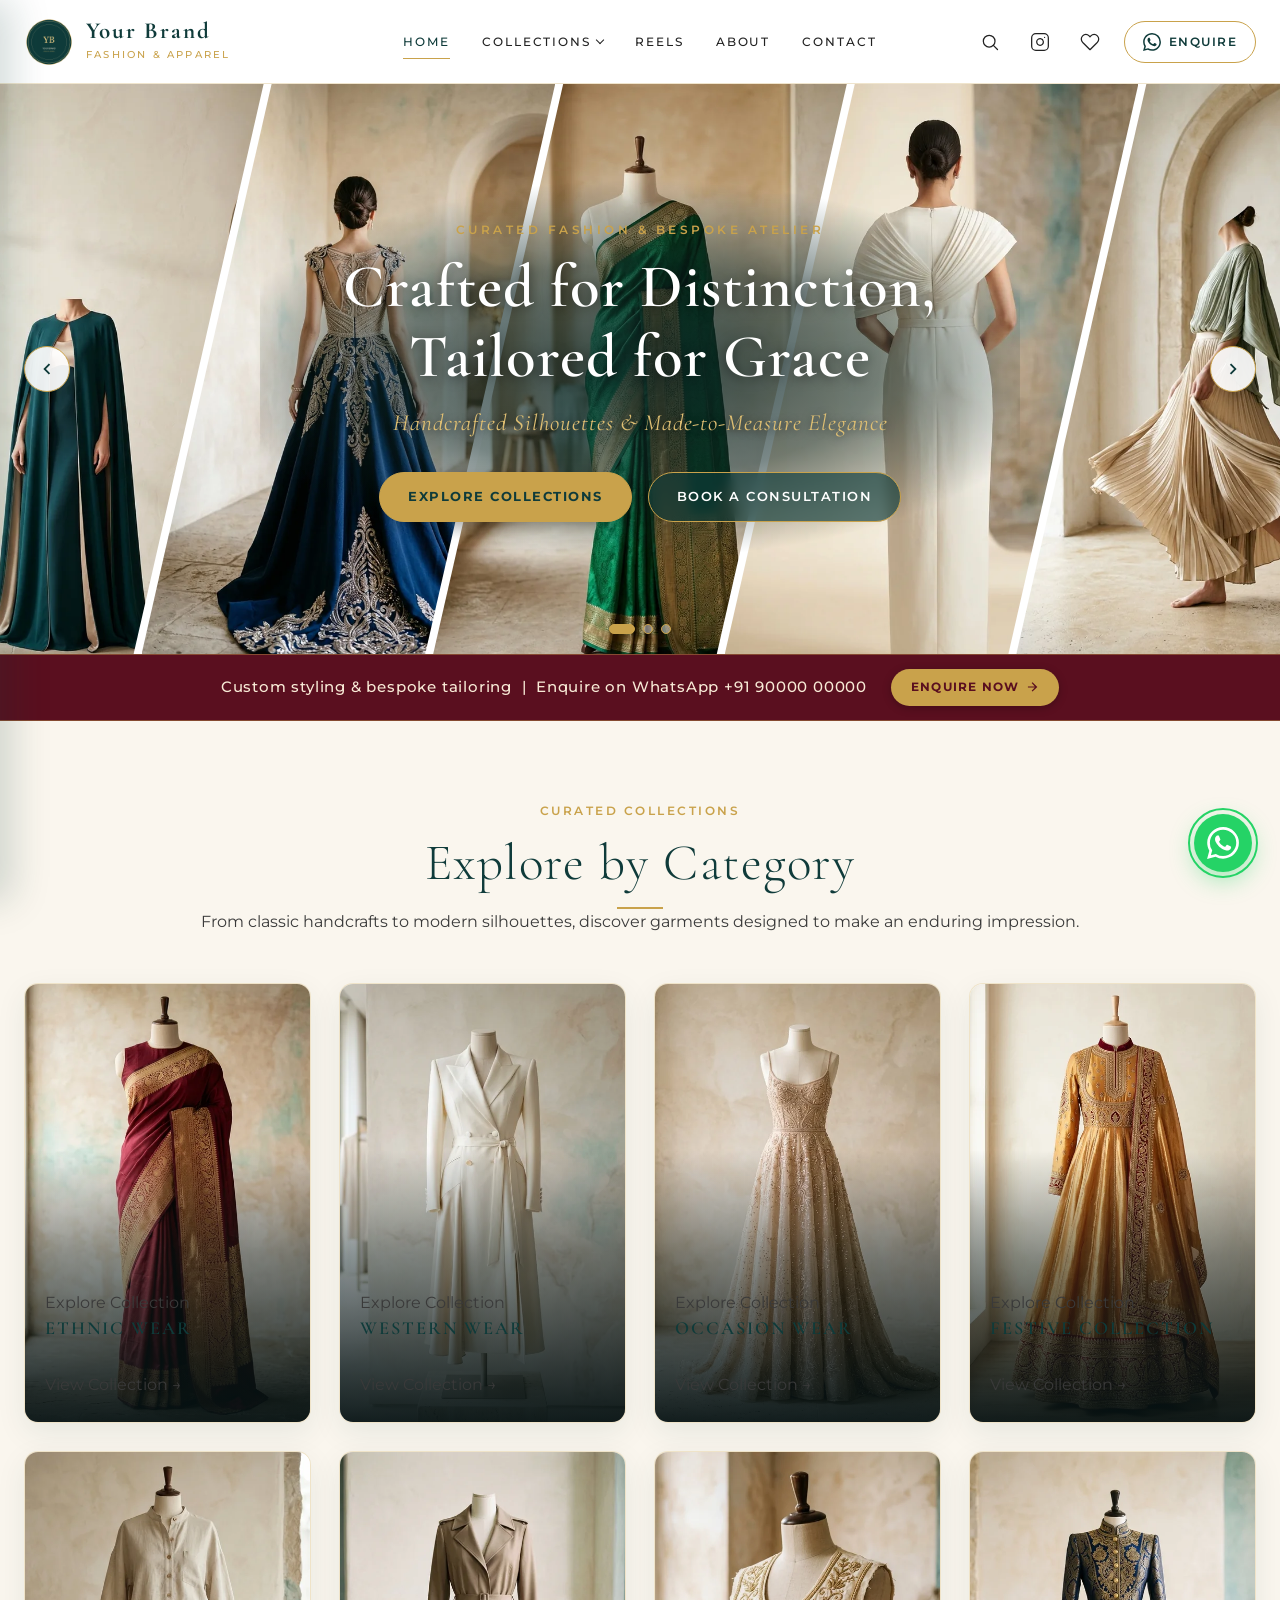
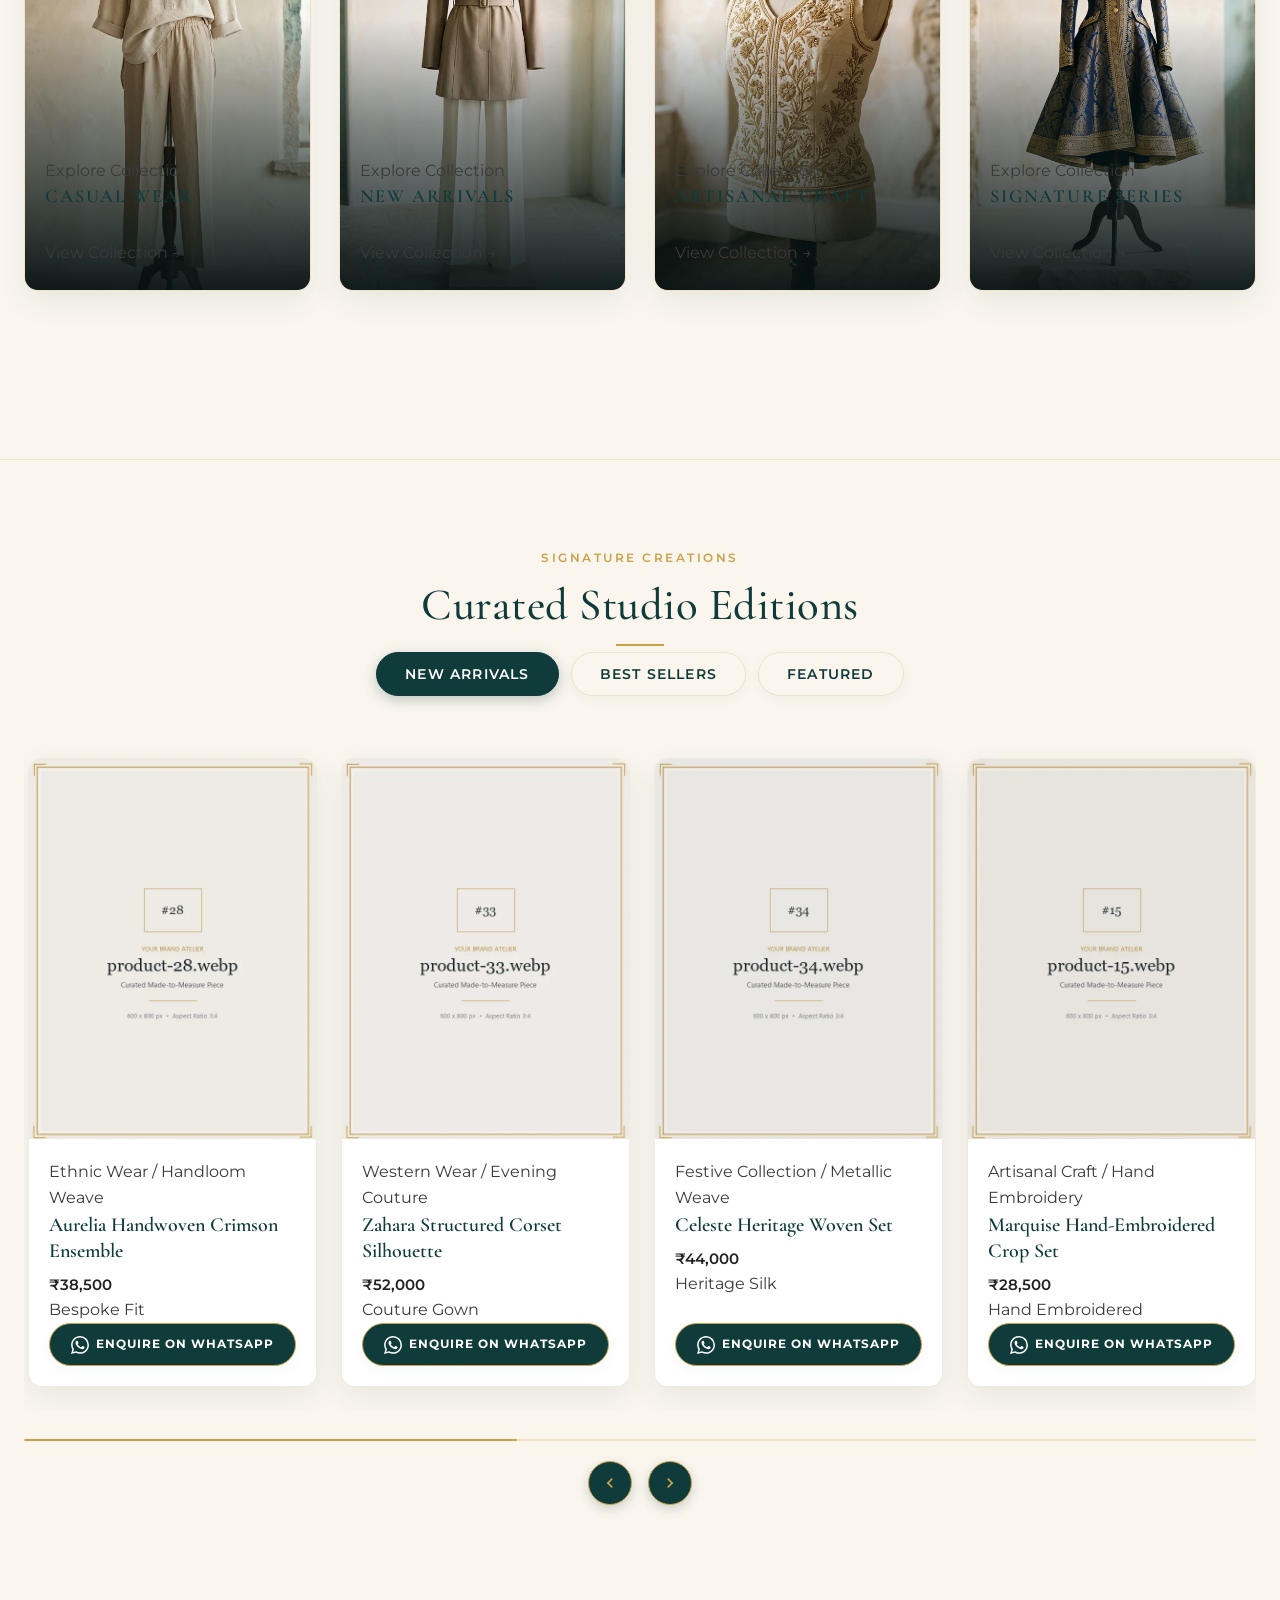
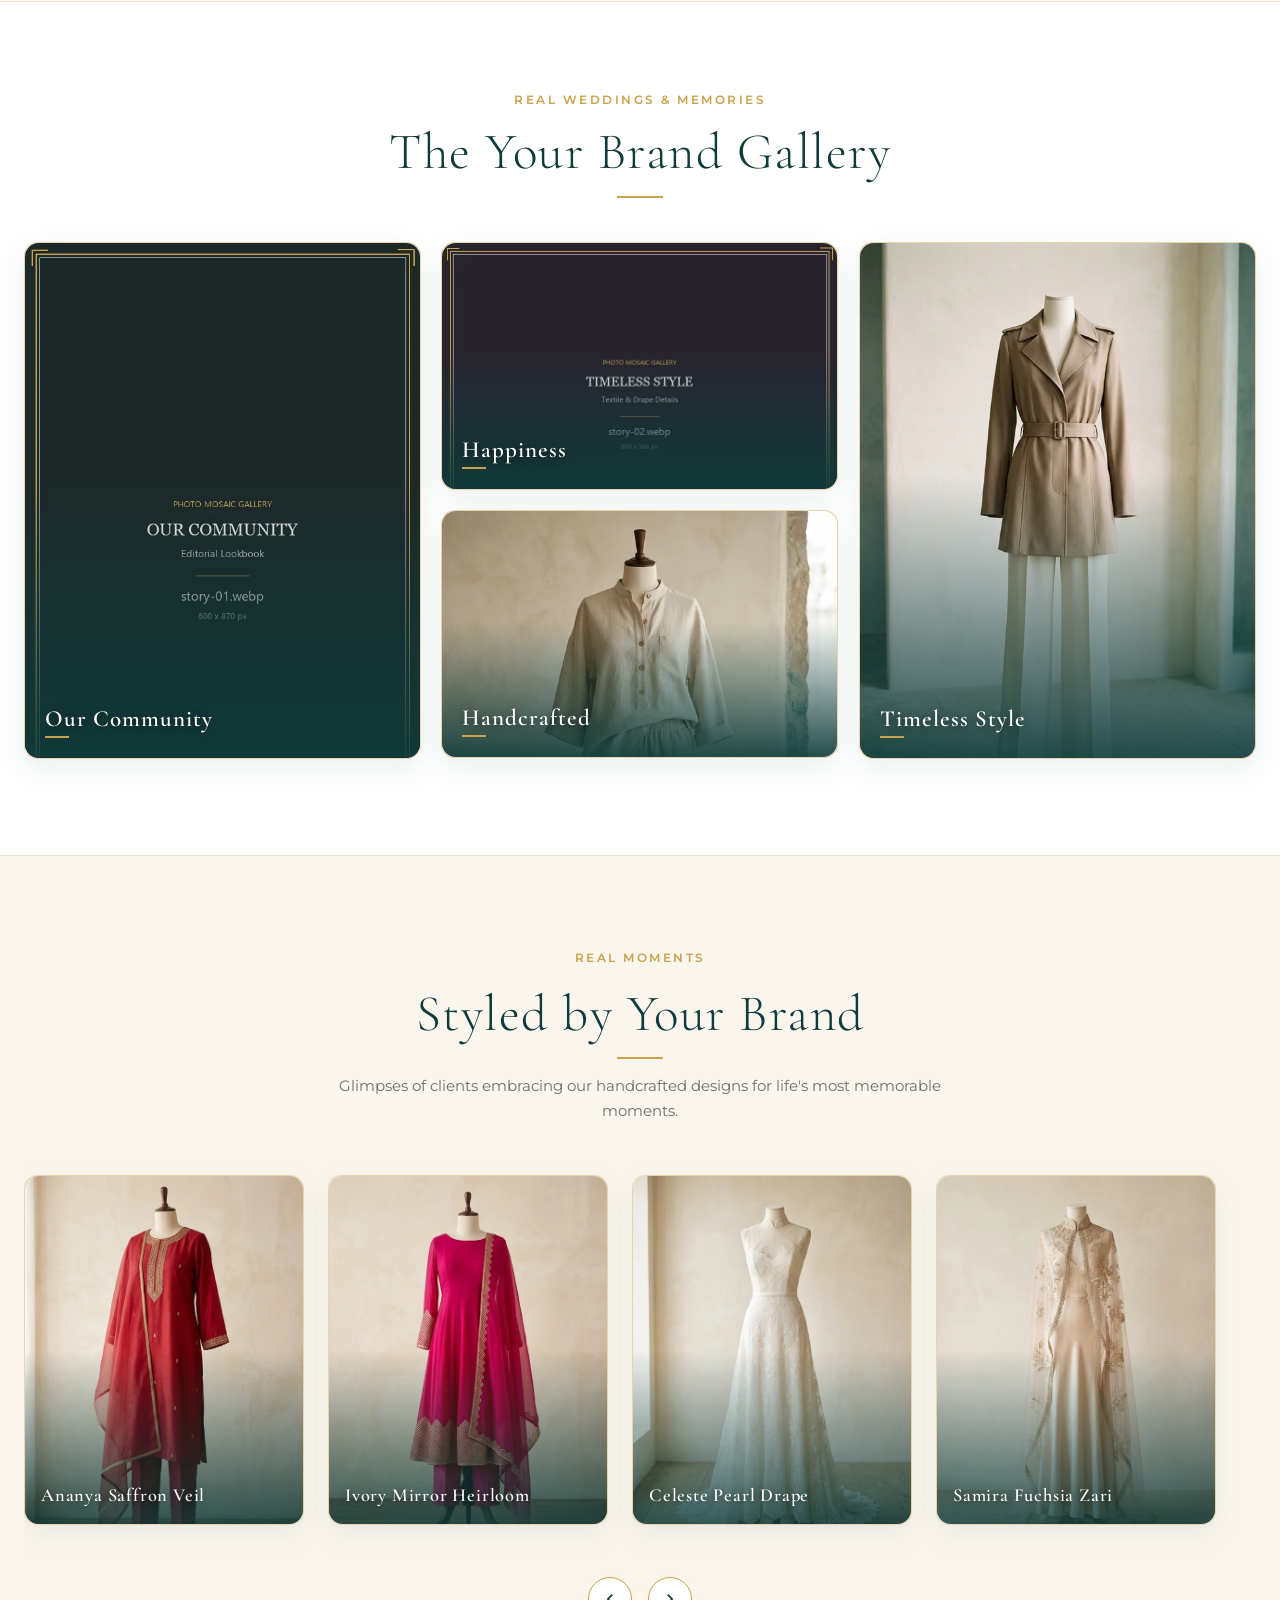
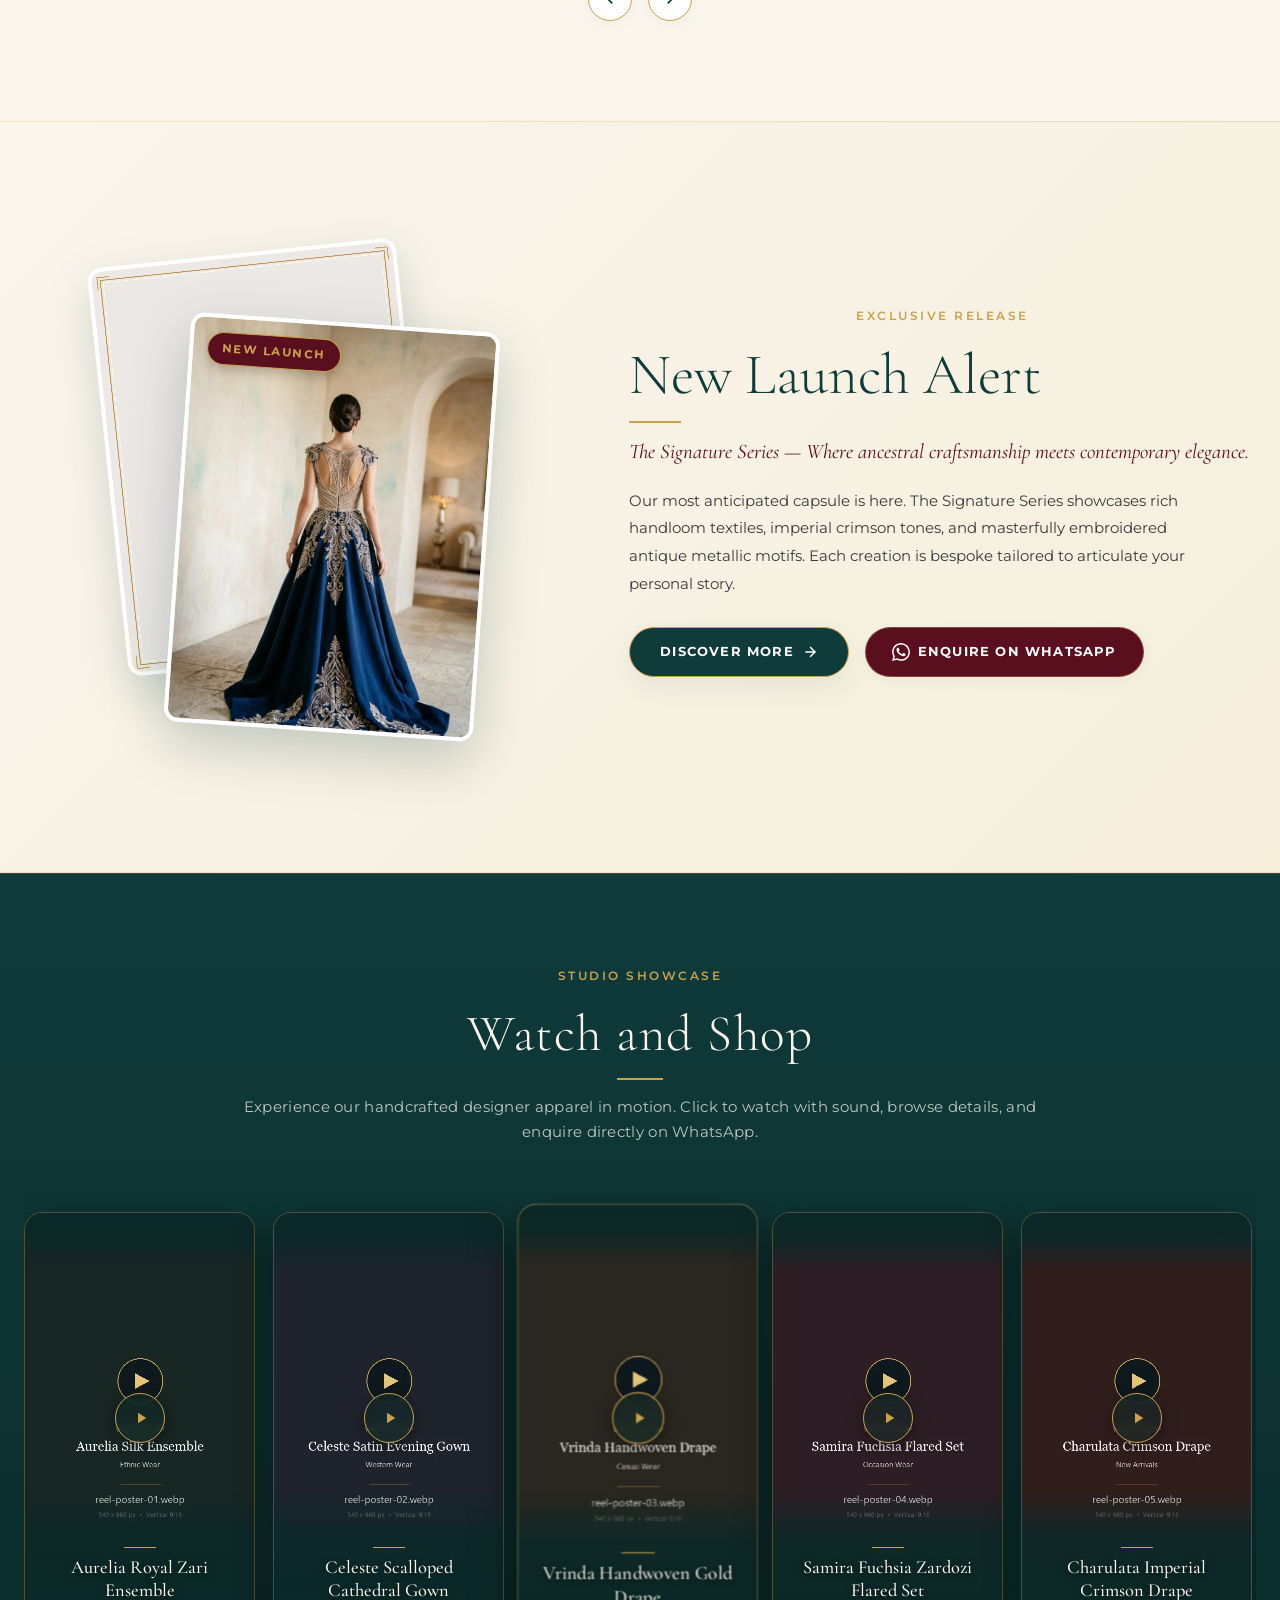
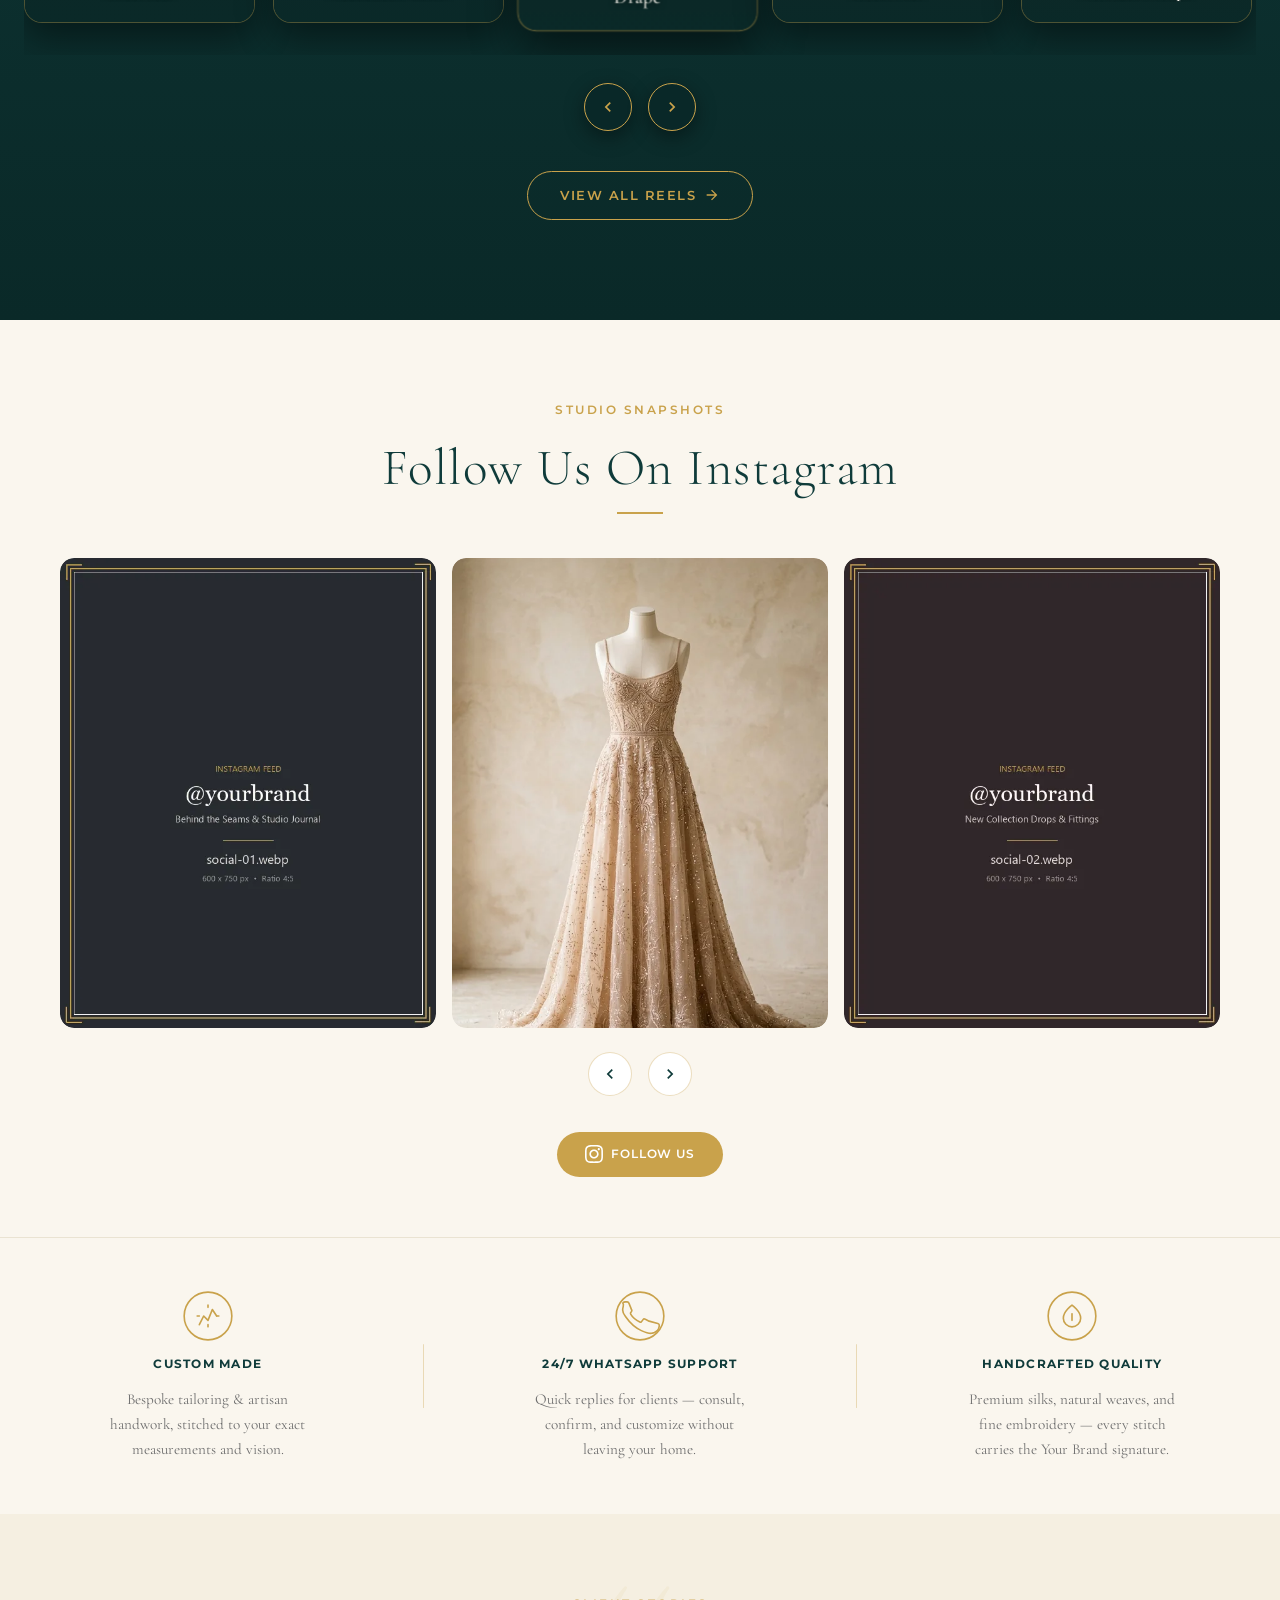
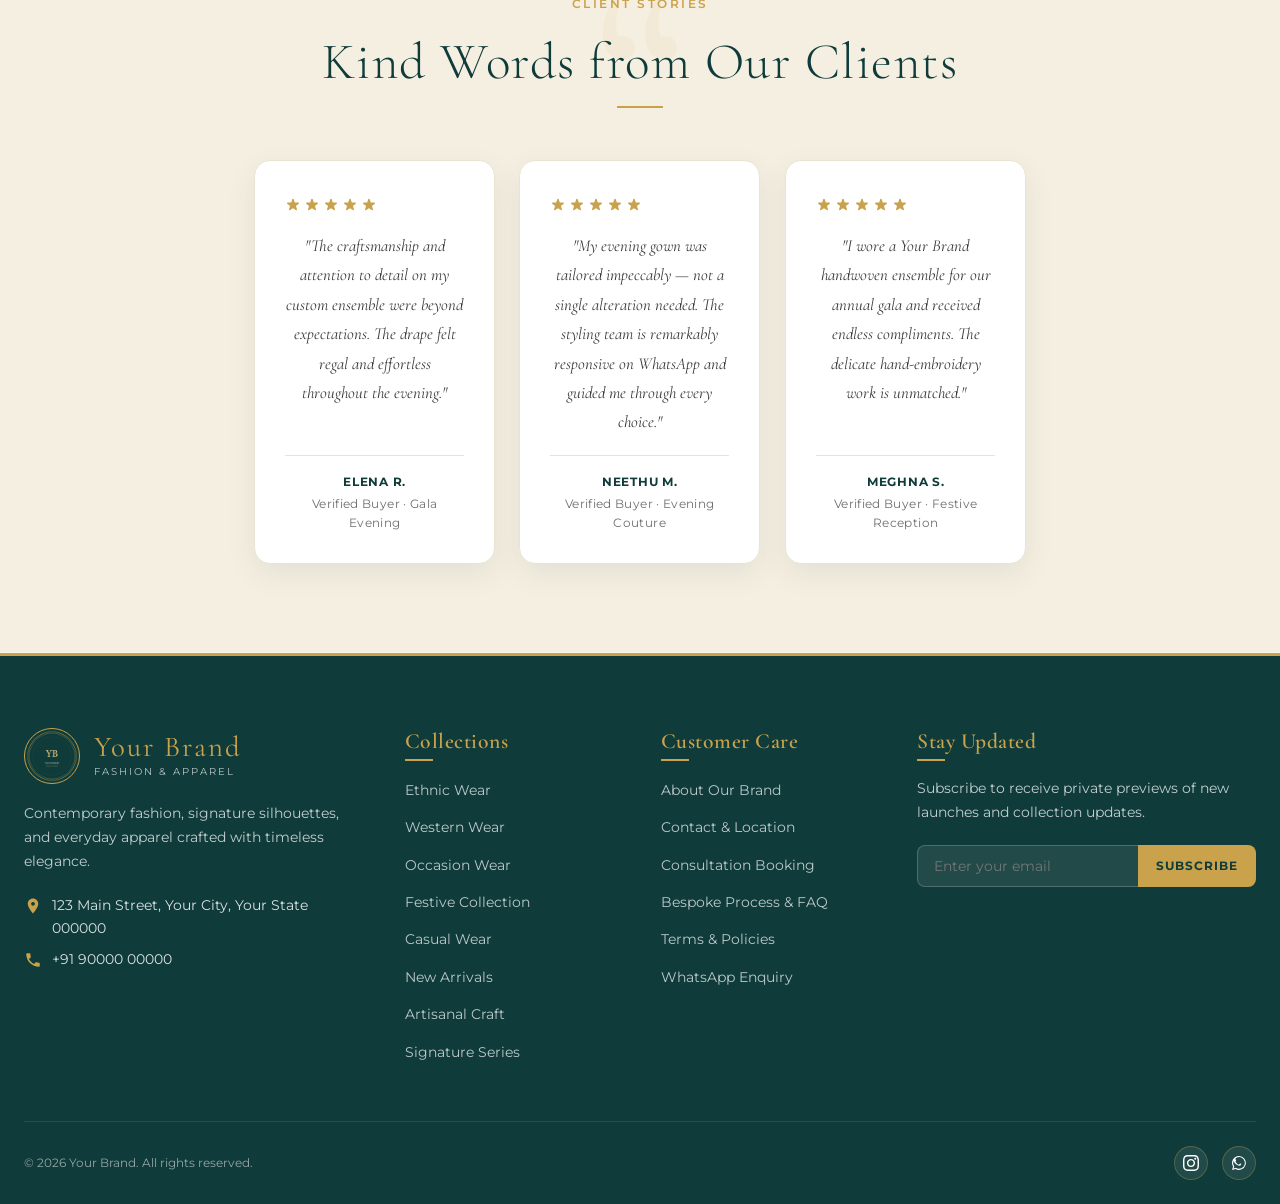
==== index.html @ a6f6f85a "first commit" ====
<!DOCTYPE html>
<html lang="en">
<head>
  <meta charset="UTF-8">
  <meta name="viewport" content="width=device-width, initial-scale=1.0">
  <title>Your Brand | Contemporary Fashion &amp; Apparel</title>
  <meta name="description" content="Explore Your Brand's curated collections of premium ethnic wear, western silhouettes, and artisanal garments. Handcrafted fashion and timeless designs.">
  <meta name="robots" content="noindex, nofollow">

  <!-- Open Graph Meta Tags -->
  <meta property="og:title" content="Your Brand | Contemporary Fashion &amp; Apparel">
  <meta property="og:description" content="Explore Your Brand's curated collections of premium ethnic wear, western silhouettes, and artisanal garments. Handcrafted fashion and timeless designs.">
  <meta property="og:image" content="assets/images/logo-badge.png">
  <meta property="og:type" content="website">
  
  <!-- Google Fonts: Cormorant Garamond & Montserrat -->
  <link rel="preconnect" href="https://fonts.googleapis.com">
  <link rel="preconnect" href="https://fonts.gstatic.com" crossorigin>
  <link href="https://fonts.googleapis.com/css2?family=Cormorant+Garamond:ital,wght@0,400;0,500;0,600;0,700;1,400&family=Montserrat:wght@300;400;500;600;700&display=swap" rel="stylesheet">
  
  <!-- Favicon -->
  <link rel="icon" type="image/png" sizes="32x32" href="assets/images/logo-badge.png">
  <link rel="icon" type="image/png" sizes="16x16" href="assets/images/logo-badge.png">
  <link rel="apple-touch-icon" sizes="180x180" href="assets/images/logo-badge.png">
  <meta name="theme-color" content="#0F3B3A">

  <!-- Master Stylesheet with cache buster -->
  <link rel="stylesheet" href="css/style.css?v=7.0">
</head>
<body>

  <!-- ========================================================================
       1. Sticky Header
       ======================================================================== -->
  <header class="site-header" id="mainHeader">
    <div class="container header-inner">
      
      <!-- Mobile Hamburger Toggle (Left on mobile under 768px, >=44px tap area) -->
      <button class="mobile-toggle" aria-label="Open Navigation Menu" aria-expanded="false" aria-controls="mobileDrawer">
        <span class="hamburger-bar"></span>
        <span class="hamburger-bar"></span>
        <span class="hamburger-bar"></span>
      </button>

      <!-- Brand Logo & Name (Left on desktop, centered on mobile) -->
      <a href="index.html" class="brand-link" aria-label="Your Brand - Home">
        <img src="assets/images/logo-badge.png" alt="Your Brand Emblem" class="brand-badge-img" width="50" height="50">
        <div class="brand-text-wrap">
          <span class="brand-main-text">Your Brand</span>
          <span class="brand-sub-text">Fashion &amp; Apparel</span>
        </div>
      </a>

      <!-- Center Desktop Navigation -->
      <nav class="main-nav" aria-label="Primary Navigation">
        <div class="nav-item">
          <a href="index.html" class="nav-link active">Home</a>
        </div>

        <!-- Collections Dropdown -->
        <div class="nav-item">
          <a href="collections.html" class="nav-link">
            Collections <span class="nav-arrow"></span>
          </a>
          <div class="dropdown-menu" role="menu">
            <div class="dropdown-grid">
              <a href="collections.html?c=ethnic-wear" class="dropdown-card">
                <img src="assets/images/collection-01.webp" alt="Ethnic Wear" class="dropdown-thumb" width="64" height="64" loading="lazy">
                <div class="dropdown-card-text">
                  <div class="dropdown-title">Ethnic Wear</div>
                  <div class="dropdown-desc">Pure silks &amp; handloom weaves</div>
                </div>
              </a>

              <a href="collections.html?c=western-wear" class="dropdown-card">
                <img src="assets/images/collection-02.webp" alt="Western Wear" class="dropdown-thumb" width="64" height="64" loading="lazy">
                <div class="dropdown-card-text">
                  <div class="dropdown-title">Western Wear</div>
                  <div class="dropdown-desc">Tailored gowns &amp; modern corsets</div>
                </div>
              </a>

              <a href="collections.html?c=occasion-wear" class="dropdown-card">
                <img src="assets/images/collection-03.webp" alt="Occasion Wear" class="dropdown-thumb" width="64" height="64" loading="lazy">
                <div class="dropdown-card-text">
                  <div class="dropdown-title">Occasion Wear</div>
                  <div class="dropdown-desc">Embellished statement silhouettes</div>
                </div>
              </a>

              <a href="collections.html?c=festive-collection" class="dropdown-card">
                <img src="assets/images/collection-04.webp" alt="Festive Collection" class="dropdown-thumb" width="64" height="64" loading="lazy">
                <div class="dropdown-card-text">
                  <div class="dropdown-title">Festive Collection</div>
                  <div class="dropdown-desc">Vibrant festive &amp; celebration edits</div>
                </div>
              </a>

              <a href="collections.html?c=casual-wear" class="dropdown-card">
                <img src="assets/images/collection-05.webp" alt="Casual Wear" class="dropdown-thumb" width="64" height="64" loading="lazy">
                <div class="dropdown-card-text">
                  <div class="dropdown-title">Casual Wear</div>
                  <div class="dropdown-desc">Effortless daily luxury &amp; separates</div>
                </div>
              </a>

              <a href="collections.html?c=new-arrivals" class="dropdown-card">
                <img src="assets/images/collection-06.webp" alt="New Arrivals" class="dropdown-thumb" width="64" height="64" loading="lazy">
                <div class="dropdown-card-text">
                  <div class="dropdown-title">New Arrivals</div>
                  <div class="dropdown-desc">Freshly dropped studio designs</div>
                </div>
              </a>

              <a href="collections.html?c=artisanal-craft" class="dropdown-card">
                <img src="assets/images/collection-07.webp" alt="Artisanal Craft" class="dropdown-thumb" width="64" height="64" loading="lazy">
                <div class="dropdown-card-text">
                  <div class="dropdown-title">Artisanal Craft</div>
                  <div class="dropdown-desc">Hand-embroidery &amp; custom trims</div>
                </div>
              </a>

              <a href="collections.html?c=signature-series" class="dropdown-card">
                <img src="assets/images/collection-08.webp" alt="Signature Series" class="dropdown-thumb" width="64" height="64" loading="lazy">
                <div class="dropdown-card-text">
                  <div class="dropdown-title">Signature Series</div>
                  <div class="dropdown-desc">Limited-edition heritage capsules</div>
                </div>
              </a>
            </div>
            <div class="dropdown-footer">
              <a href="collections.html" class="dropdown-all-link">
                View All Collections &rarr;
              </a>
            </div>
          </div>
        </div>

        <div class="nav-item">
          <a href="reels.html" class="nav-link">Reels</a>
        </div>

        <div class="nav-item">
          <a href="about.html" class="nav-link">About</a>
        </div>

        <div class="nav-item">
          <a href="contact.html" class="nav-link">Contact</a>
        </div>
      </nav>

      <!-- Right Header Actions -->
      <div class="header-actions">
        <!-- Thin-line Search Icon (20px, 1.5px stroke, 44px tap area) -->
        <button class="icon-btn search-trigger" aria-label="Open Search">
          <svg width="20" height="20" viewBox="0 0 24 24" fill="none" stroke="currentColor" stroke-width="1.5" stroke-linecap="round" stroke-linejoin="round" aria-hidden="true"><circle cx="11" cy="11" r="7"/><line x1="21" y1="21" x2="16" y2="16"/></svg>
        </button>

        <!-- Thin-line Instagram Icon (20px, 1.5px stroke, 44px tap area) -->
        <a href="https://instagram.com/yourbrand" target="_blank" rel="noopener" class="icon-btn header-insta-btn" aria-label="Visit Instagram Profile">
          <svg width="20" height="20" viewBox="0 0 24 24" fill="none" stroke="currentColor" stroke-width="1.5" stroke-linecap="round" stroke-linejoin="round" aria-hidden="true"><rect x="2" y="2" width="20" height="20" rx="5" ry="5"/><path d="M16 11.37A4 4 0 1 1 12.63 8 4 4 0 0 1 16 11.37z"/><line x1="17.5" y1="6.5" x2="17.51" y2="6.5"/></svg>
        </a>

        <!-- Thin-line Wishlist Heart Icon (20px, 1.5px stroke, 44px tap area) -->
        <a href="#wishlist" class="icon-btn wishlist-btn" aria-label="View Wishlist">
          <svg width="20" height="20" viewBox="0 0 24 24" fill="none" stroke="currentColor" stroke-width="1.5" stroke-linecap="round" stroke-linejoin="round" aria-hidden="true"><path d="M20.84 4.61a5.5 5.5 0 0 0-7.78 0L12 5.67l-1.06-1.06a5.5 5.5 0 0 0-7.78 7.78l1.06 1.06L12 21.23l7.78-7.78 1.06-1.06a5.5 5.5 0 0 0 0-7.78z"/></svg>
          <span class="badge-count wishlist-badge" style="display: none;">0</span>
        </a>

        <!-- Mobile WhatsApp Icon Button (Under 768px, 44px tap target) -->
        <a href="https://wa.me/919000000000" target="_blank" rel="noopener" class="icon-btn mobile-wa-btn" aria-label="Chat on WhatsApp">
          <svg width="20" height="20" viewBox="0 0 24 24" fill="currentColor" aria-hidden="true"><path d="M17.472 14.382c-.297-.149-1.758-.867-2.03-.967-.273-.099-.471-.148-.67.15-.197.297-.767.966-.94 1.164-.173.199-.347.223-.644.075-.297-.15-1.255-.463-2.39-1.475-.883-.788-1.48-1.761-1.653-2.059-.173-.297-.018-.458.13-.606.134-.133.298-.347.446-.52.149-.174.198-.298.298-.497.099-.198.05-.371-.025-.52-.075-.149-.669-1.612-.916-2.207-.242-.579-.487-.5-.669-.51-.173-.008-.371-.01-.57-.01-.198 0-.52.074-.792.372-.272.297-1.04 1.016-1.04 2.479 0 1.462 1.065 2.875 1.213 3.074.149.198 2.096 3.2 5.077 4.487.709.306 1.262.489 1.694.625.712.227 1.36.195 1.871.118.571-.085 1.758-.719 2.006-1.413.248-.694.248-1.289.173-1.413-.074-.124-.272-.198-.57-.347m-5.421 7.403h-.004a9.87 9.87 0 01-5.031-1.378l-.361-.214-3.741.982.998-3.648-.235-.374a9.86 9.86 0 01-1.51-5.26c.001-5.45 4.436-9.884 9.888-9.884 2.64 0 5.122 1.03 6.988 2.898a9.825 9.825 0 012.893 6.994c-.003 5.45-4.437 9.884-9.885 9.884m8.413-18.297A11.815 11.815 0 0012.05 0C5.495 0 .16 5.335.157 11.892c0 2.096.547 4.142 1.588 5.945L.057 24l6.305-1.654a11.882 11.882 0 005.683 1.448h.005c6.554 0 11.89-5.335 11.893-11.893a11.821 11.821 0 00-3.48-8.413Z"/></svg>
        </a>

        <!-- Desktop Enquire Pill (Gold-outline pill with WhatsApp icon, fills teal on hover) -->
        <a href="https://wa.me/919000000000" target="_blank" rel="noopener" class="btn-enquire-pill" aria-label="Enquire on WhatsApp">
          <svg width="18" height="18" viewBox="0 0 24 24" fill="currentColor" aria-hidden="true"><path d="M17.472 14.382c-.297-.149-1.758-.867-2.03-.967-.273-.099-.471-.148-.67.15-.197.297-.767.966-.94 1.164-.173.199-.347.223-.644.075-.297-.15-1.255-.463-2.39-1.475-.883-.788-1.48-1.761-1.653-2.059-.173-.297-.018-.458.13-.606.134-.133.298-.347.446-.52.149-.174.198-.298.298-.497.099-.198.05-.371-.025-.52-.075-.149-.669-1.612-.916-2.207-.242-.579-.487-.5-.669-.51-.173-.008-.371-.01-.57-.01-.198 0-.52.074-.792.372-.272.297-1.04 1.016-1.04 2.479 0 1.462 1.065 2.875 1.213 3.074.149.198 2.096 3.2 5.077 4.487.709.306 1.262.489 1.694.625.712.227 1.36.195 1.871.118.571-.085 1.758-.719 2.006-1.413.248-.694.248-1.289.173-1.413-.074-.124-.272-.198-.57-.347m-5.421 7.403h-.004a9.87 9.87 0 01-5.031-1.378l-.361-.214-3.741.982.998-3.648-.235-.374a9.86 9.86 0 01-1.51-5.26c.001-5.45 4.436-9.884 9.888-9.884 2.64 0 5.122 1.03 6.988 2.898a9.825 9.825 0 012.893 6.994c-.003 5.45-4.437 9.884-9.885 9.884m8.413-18.297A11.815 11.815 0 0012.05 0C5.495 0 .16 5.335.157 11.892c0 2.096.547 4.142 1.588 5.945L.057 24l6.305-1.654a11.882 11.882 0 005.683 1.448h.005c6.554 0 11.89-5.335 11.893-11.893a11.821 11.821 0 00-3.48-8.413Z"/></svg>
          <span>Enquire</span>
        </a>
      </div>

    </div>
  </header>

  <!-- ========================================================================
       Mobile Drawer Navigation (Left-Slide, Ivory, Safe Area, Staggered)
       ======================================================================== -->
  <div class="mobile-drawer-overlay" aria-hidden="true"></div>
  <aside class="mobile-drawer" id="mobileDrawer" aria-label="Mobile Navigation" aria-hidden="true">
    <div class="drawer-header">
      <div class="brand-text-wrap">
        <span class="brand-main-text">Your Brand</span>
        <span class="brand-sub-text">Fashion &amp; Apparel</span>
      </div>
      <button class="drawer-close-btn" aria-label="Close Mobile Menu">&times;</button>
    </div>

    <nav class="drawer-nav">
      <div class="drawer-nav-item">
        <a href="index.html" class="drawer-link active">Home</a>
      </div>
      
      <!-- Collapsible Collections Accordion with Thumbnails -->
      <div class="drawer-nav-item">
        <button class="drawer-accordion-btn" aria-expanded="false">
          <span>Collections</span>
          <span class="nav-arrow"></span>
        </button>
        <div class="drawer-accordion-content">
          <a href="collections.html?c=ethnic-wear" class="drawer-sublink-card">
            <img src="assets/images/collection-01.webp" alt="Ethnic Wear" class="drawer-sublink-thumb" width="40" height="40" loading="lazy">
            <span class="drawer-sublink-name">Ethnic Wear</span>
          </a>
          <a href="collections.html?c=western-wear" class="drawer-sublink-card">
            <img src="assets/images/collection-02.webp" alt="Western Wear" class="drawer-sublink-thumb" width="40" height="40" loading="lazy">
            <span class="drawer-sublink-name">Western Wear</span>
          </a>
          <a href="collections.html?c=occasion-wear" class="drawer-sublink-card">
            <img src="assets/images/collection-03.webp" alt="Occasion Wear" class="drawer-sublink-thumb" width="40" height="40" loading="lazy">
            <span class="drawer-sublink-name">Occasion Wear</span>
          </a>
          <a href="collections.html?c=festive-collection" class="drawer-sublink-card">
            <img src="assets/images/collection-04.webp" alt="Festive Collection" class="drawer-sublink-thumb" width="40" height="40" loading="lazy">
            <span class="drawer-sublink-name">Festive Collection</span>
          </a>
          <a href="collections.html?c=casual-wear" class="drawer-sublink-card">
            <img src="assets/images/collection-05.webp" alt="Casual Wear" class="drawer-sublink-thumb" width="40" height="40" loading="lazy">
            <span class="drawer-sublink-name">Casual Wear</span>
          </a>
          <a href="collections.html?c=new-arrivals" class="drawer-sublink-card">
            <img src="assets/images/collection-06.webp" alt="New Arrivals" class="drawer-sublink-thumb" width="40" height="40" loading="lazy">
            <span class="drawer-sublink-name">New Arrivals</span>
          </a>
          <a href="collections.html?c=artisanal-craft" class="drawer-sublink-card">
            <img src="assets/images/collection-07.webp" alt="Artisanal Craft" class="drawer-sublink-thumb" width="40" height="40" loading="lazy">
            <span class="drawer-sublink-name">Artisanal Craft</span>
          </a>
          <a href="collections.html?c=signature-series" class="drawer-sublink-card">
            <img src="assets/images/collection-08.webp" alt="Signature Series" class="drawer-sublink-thumb" width="40" height="40" loading="lazy">
            <span class="drawer-sublink-name">Signature Series</span>
          </a>
          <a href="collections.html" class="drawer-sublink-all">
            View all collections &rarr;
          </a>
        </div>
      </div>

      <div class="drawer-nav-item">
        <a href="reels.html" class="drawer-link">Reels</a>
      </div>

      <div class="drawer-nav-item">
        <a href="about.html" class="drawer-link">About</a>
      </div>

      <div class="drawer-nav-item">
        <a href="contact.html" class="drawer-link">Contact</a>
      </div>
    </nav>

    <div class="drawer-footer">
      <a href="https://wa.me/919000000000" target="_blank" rel="noopener" class="drawer-wa-btn">
        <svg width="18" height="18" viewBox="0 0 24 24" fill="currentColor" aria-hidden="true"><path d="M17.472 14.382c-.297-.149-1.758-.867-2.03-.967-.273-.099-.471-.148-.67.15-.197.297-.767.966-.94 1.164-.173.199-.347.223-.644.075-.297-.15-1.255-.463-2.39-1.475-.883-.788-1.48-1.761-1.653-2.059-.173-.297-.018-.458.13-.606.134-.133.298-.347.446-.52.149-.174.198-.298.298-.497.099-.198.05-.371-.025-.52-.075-.149-.669-1.612-.916-2.207-.242-.579-.487-.5-.669-.51-.173-.008-.371-.01-.57-.01-.198 0-.52.074-.792.372-.272.297-1.04 1.016-1.04 2.479 0 1.462 1.065 2.875 1.213 3.074.149.198 2.096 3.2 5.077 4.487.709.306 1.262.489 1.694.625.712.227 1.36.195 1.871.118.571-.085 1.758-.719 2.006-1.413.248-.694.248-1.289.173-1.413-.074-.124-.272-.198-.57-.347m-5.421 7.403h-.004a9.87 9.87 0 01-5.031-1.378l-.361-.214-3.741.982.998-3.648-.235-.374a9.86 9.86 0 01-1.51-5.26c.001-5.45 4.436-9.884 9.888-9.884 2.64 0 5.122 1.03 6.988 2.898a9.825 9.825 0 012.893 6.994c-.003 5.45-4.437 9.884-9.885 9.884m8.413-18.297A11.815 11.815 0 0012.05 0C5.495 0 .16 5.335.157 11.892c0 2.096.547 4.142 1.588 5.945L.057 24l6.305-1.654a11.882 11.882 0 005.683 1.448h.005c6.554 0 11.89-5.335 11.893-11.893a11.821 11.821 0 00-3.48-8.413Z"/></svg>
        <span>Enquire on WhatsApp</span>
      </a>

      <div class="drawer-contact-strip">
        <a href="tel:+919000000000" class="drawer-phone-link" aria-label="Call +91 90000 00000">
          <svg width="16" height="16" viewBox="0 0 24 24" fill="none" stroke="currentColor" stroke-width="1.5" stroke-linecap="round" stroke-linejoin="round" aria-hidden="true"><path d="M22 16.92v3a2 2 0 0 1-2.18 2 19.79 19.79 0 0 1-8.63-3.07 19.5 19.5 0 0 1-6-6 19.79 19.79 0 0 1-3.07-8.67A2 2 0 0 1 4.11 2h3a2 2 0 0 1 2 1.72 12.84 12.84 0 0 0 .7 2.81 2 2 0 0 1-.45 2.11L8.09 9.91a16 16 0 0 0 6 6l1.27-1.27a2 2 0 0 1 2.11-.45 12.84 12.84 0 0 0 2.81.7A2 2 0 0 1 22 16.92z"/></svg>
          <span>+91 90000 00000</span>
        </a>

        <a href="https://instagram.com/yourbrand" target="_blank" rel="noopener" class="drawer-insta-link" aria-label="Instagram Profile">
          <svg width="18" height="18" viewBox="0 0 24 24" fill="none" stroke="currentColor" stroke-width="1.5" stroke-linecap="round" stroke-linejoin="round" aria-hidden="true"><rect x="2" y="2" width="20" height="20" rx="5" ry="5"/><path d="M16 11.37A4 4 0 1 1 12.63 8 4 4 0 0 1 16 11.37z"/><line x1="17.5" y1="6.5" x2="17.51" y2="6.5"/></svg>
          <span>@yourbrand</span>
        </a>
      </div>
    </div>
  </aside>

  <!-- ========================================================================
       Search Overlay Modal
       ======================================================================== -->
  <div class="search-modal-overlay" role="dialog" aria-modal="true" aria-label="Search Boutique">
    <div class="search-modal-container">
      <button class="search-close-btn" aria-label="Close Search">&times;</button>
      <h2 class="search-title">Search Collections &amp; Designs</h2>
      <form class="search-input-wrap" onsubmit="event.preventDefault(); window.location.href='collections.html?q=' + encodeURIComponent(document.querySelector('.search-input').value);">
        <input type="text" class="search-input" placeholder="Search Ethnic Wear, Gowns, Silks, Handcrafts..." aria-label="Search query">
        <button type="submit" class="search-submit-btn" aria-label="Submit Search">
          <svg viewBox="0 0 24 24" width="22" height="22" fill="currentColor"><path d="M15.5 14h-.79l-.28-.27A6.471 6.471 0 0 0 16 9.5 6.5 6.5 0 1 0 9.5 16c1.61 0 3.09-.59 4.23-1.57l.27.28v.79l5 4.99L20.49 19l-4.99-5zm-6 0C7.01 14 5 11.99 5 9.5S7.01 5 9.5 5 14 7.01 14 9.5 11.99 14 9.5 14z"/></svg>
        </button>
      </form>
    </div>
  </div>

  <!-- ========================================================================
       Main Content (Step 2: Hero Slideshow, Announcement, Collections)
       ======================================================================== -->
  <main id="mainContent">

    <!-- Section A: Hero Slanted Parallelograms Slideshow -->
    <section class="hero-section" id="hero" aria-label="Hero Slideshow">
      <div class="hero-slider">
        
        <!-- Slides Wrapper -->
        <div class="hero-slides-wrapper">
          
          <!-- Slide 1 (Active by default) -->
          <div class="hero-slide active" data-slide="0">
            <!-- Desktop: 5 Slanted Parallelogram Panels -->
            <div class="hero-slanted-track">
              <div class="hero-panel" title="Contemporary Look 1">
                <img src="assets/images/hero-01.webp" alt="Contemporary Collection Look 1" width="360" height="570" loading="eager">
              </div>
              <div class="hero-panel" title="Contemporary Look 2">
                <img src="assets/images/hero-02.webp" alt="Contemporary Collection Look 2" width="360" height="570" loading="eager">
              </div>
              <div class="hero-panel" title="Contemporary Look 3">
                <img src="assets/images/hero-03.webp" alt="Contemporary Collection Look 3" width="360" height="570" loading="eager">
              </div>
              <div class="hero-panel" title="Contemporary Look 4">
                <img src="assets/images/hero-04.webp" alt="Contemporary Collection Look 4" width="360" height="570" loading="eager">
              </div>
              <div class="hero-panel" title="Contemporary Look 5">
                <img src="assets/images/hero-05.webp" alt="Contemporary Collection Look 5" width="360" height="570" loading="eager">
              </div>
            </div>
          </div>

          <!-- Slide 2 -->
          <div class="hero-slide" data-slide="1">
            <div class="hero-slanted-track">
              <div class="hero-panel" title="Handwoven Silk Drape">
                <img src="assets/images/collection-01.webp" alt="Handwoven Silk Drape" width="360" height="570" loading="lazy">
              </div>
              <div class="hero-panel" title="Tailored Evening Gown">
                <img src="assets/images/collection-02.webp" alt="Tailored Evening Gown" width="360" height="570" loading="lazy">
              </div>
              <div class="hero-panel" title="Flared Statement Ensemble">
                <img src="assets/images/collection-03.webp" alt="Flared Statement Ensemble" width="360" height="570" loading="lazy">
              </div>
              <div class="hero-panel" title="Bespoke Evening Gown">
                <img src="assets/images/collection-04.webp" alt="Bespoke Evening Gown" width="360" height="570" loading="lazy">
              </div>
              <div class="hero-panel" title="Artisanal Silk Drape">
                <img src="assets/images/collection-05.webp" alt="Artisanal Silk Drape" width="360" height="570" loading="lazy">
              </div>
            </div>
          </div>

          <!-- Slide 3 -->
          <div class="hero-slide" data-slide="2">
            <div class="hero-slanted-track">
              <div class="hero-panel" title="Crimson Silk Drape">
                <img src="assets/images/collection-06.webp" alt="Crimson Silk Drape" width="360" height="570" loading="lazy">
              </div>
              <div class="hero-panel" title="Featured Studio Ensemble">
                <img src="assets/images/product-24.webp" alt="Featured Studio Ensemble" width="360" height="570" loading="lazy">
              </div>
              <div class="hero-panel" title="Best Seller Studio Look">
                <img src="assets/images/product-18.webp" alt="Best Seller Studio Look" width="360" height="570" loading="lazy">
              </div>
              <div class="hero-panel" title="Featured Studio Ensemble">
                <img src="assets/images/product-23.webp" alt="Featured Studio Ensemble" width="360" height="570" loading="lazy">
              </div>
              <div class="hero-panel" title="New Arrival Studio Edit">
                <img src="assets/images/product-28.webp" alt="New Arrival Studio Edit" width="360" height="570" loading="lazy">
              </div>
            </div>
          </div>

        </div>

        <!-- Mobile: Single Swipeable Image (< 768px) -->
        <div class="hero-mobile-slider" aria-hidden="true">
          <div class="hero-mobile-slide active">
            <img src="assets/images/hero-01.webp" alt="Your Brand Studio Elegance" width="768" height="480">
          </div>
          <div class="hero-mobile-slide">
            <img src="assets/images/hero-02.webp" alt="Your Brand Handcrafted Detail" width="768" height="480">
          </div>
          <div class="hero-mobile-slide">
            <img src="assets/images/hero-03.webp" alt="Your Brand Curated Radiance" width="768" height="480">
          </div>
          <div class="hero-mobile-slide">
            <img src="assets/images/hero-04.webp" alt="Your Brand Bespoke Silhouettes" width="768" height="480">
          </div>
          <div class="hero-mobile-slide">
            <img src="assets/images/hero-05.webp" alt="Your Brand Occasion Wear" width="768" height="480">
          </div>
        </div>

        <!-- Centered Text Overlay with Soft Dark Gradient -->
        <div class="hero-overlay">
          <div class="hero-content">
            <span class="hero-eyebrow">Curated Fashion &amp; Bespoke Atelier</span>
            <h1 class="hero-headline">Crafted for Distinction, Tailored for Grace</h1>
            <p class="hero-subtitle">Handcrafted Silhouettes &amp; Made-to-Measure Elegance</p>
            <div class="hero-actions">
              <a href="collections.html" class="btn-hero-primary">Explore Collections</a>
              <a href="https://wa.me/919000000000?text=Hello%20Your%20Brand%2C%20I%20would%20like%20to%20book%20a%20styling%20consultation." target="_blank" rel="noopener" class="btn-hero-secondary">Book a Consultation</a>
            </div>
          </div>
        </div>

        <!-- Round Arrow Controls -->
        <button class="hero-arrow hero-arrow-prev" aria-label="Previous Hero Slide">
          <svg viewBox="0 0 24 24"><path d="M15.41 7.41L14 6l-6 6 6 6 1.41-1.41L10.83 12z"/></svg>
        </button>
        <button class="hero-arrow hero-arrow-next" aria-label="Next Hero Slide">
          <svg viewBox="0 0 24 24"><path d="M10 6L8.59 7.41 13.17 12l-4.58 4.59L10 18l6-6z"/></svg>
        </button>

        <!-- Slide Indicators -->
        <div class="hero-dots" aria-label="Slide Indicators">
          <button class="hero-dot active" aria-label="Slide 1"></button>
          <button class="hero-dot" aria-label="Slide 2"></button>
          <button class="hero-dot" aria-label="Slide 3"></button>
        </div>

      </div>
    </section>

    <!-- Section B: Announcement Strip Directly Under Hero -->
    <div class="announcement-strip" id="announcement">
      <div class="container announcement-inner">
        <span class="announcement-text">
          Custom styling &amp; bespoke tailoring &nbsp;|&nbsp; Enquire on WhatsApp +91 90000 00000
        </span>
        <a href="https://wa.me/919000000000?text=Hello%20Your%20Brand%2C%20I%20would%20like%20to%20enquire%20about%20custom%20designs." target="_blank" rel="noopener" class="announcement-btn">
          <span>Enquire Now</span>
          <svg viewBox="0 0 24 24" width="14" height="14" fill="currentColor"><path d="M5 13h11.86l-5.43 5.43 1.42 1.42L21.14 12l-8.29-8.29-1.42 1.42L16.86 11H5v2z"/></svg>
        </a>
      </div>
    </div>

    <!-- Section C: Collections (8 Tall Portrait Cards) -->
    <section class="collections-section" id="collections">
      <div class="container">
        <div class="collections-header">
          <span class="section-eyebrow">Curated Collections</span>
          <h2 class="collections-heading">Explore by Category</h2>
          <p class="collections-sub">From classic handcrafts to modern silhouettes, discover garments designed to make an enduring impression.</p>
        </div>

        <div class="collections-grid">
          <!-- Card 1 -->
          <a href="collections.html?c=ethnic-wear" class="collection-card reveal-on-scroll">
            <div class="collection-card-img-wrap">
              <img src="assets/images/collection-01.webp" alt="Ethnic Wear" class="collection-card-img" width="300" height="420" loading="lazy">
              <div class="collection-card-overlay">
                <span class="collection-card-count">Explore Collection</span>
                <h3 class="collection-card-title">Ethnic Wear</h3>
                <span class="collection-card-link">View Collection &rarr;</span>
              </div>
            </div>
          </a>

          <!-- Card 2 -->
          <a href="collections.html?c=western-wear" class="collection-card reveal-on-scroll">
            <div class="collection-card-img-wrap">
              <img src="assets/images/collection-02.webp" alt="Western Wear" class="collection-card-img" width="300" height="420" loading="lazy">
              <div class="collection-card-overlay">
                <span class="collection-card-count">Explore Collection</span>
                <h3 class="collection-card-title">Western Wear</h3>
                <span class="collection-card-link">View Collection &rarr;</span>
              </div>
            </div>
          </a>

          <!-- Card 3 -->
          <a href="collections.html?c=occasion-wear" class="collection-card reveal-on-scroll">
            <div class="collection-card-img-wrap">
              <img src="assets/images/collection-03.webp" alt="Occasion Wear" class="collection-card-img" width="300" height="420" loading="lazy">
              <div class="collection-card-overlay">
                <span class="collection-card-count">Explore Collection</span>
                <h3 class="collection-card-title">Occasion Wear</h3>
                <span class="collection-card-link">View Collection &rarr;</span>
              </div>
            </div>
          </a>

          <!-- Card 4 -->
          <a href="collections.html?c=festive-collection" class="collection-card reveal-on-scroll">
            <div class="collection-card-img-wrap">
              <img src="assets/images/collection-04.webp" alt="Festive Collection" class="collection-card-img" width="300" height="420" loading="lazy">
              <div class="collection-card-overlay">
                <span class="collection-card-count">Explore Collection</span>
                <h3 class="collection-card-title">Festive Collection</h3>
                <span class="collection-card-link">View Collection &rarr;</span>
              </div>
            </div>
          </a>

          <!-- Card 5 -->
          <a href="collections.html?c=casual-wear" class="collection-card reveal-on-scroll">
            <div class="collection-card-img-wrap">
              <img src="assets/images/collection-05.webp" alt="Casual Wear" class="collection-card-img" width="300" height="420" loading="lazy">
              <div class="collection-card-overlay">
                <span class="collection-card-count">Explore Collection</span>
                <h3 class="collection-card-title">Casual Wear</h3>
                <span class="collection-card-link">View Collection &rarr;</span>
              </div>
            </div>
          </a>

          <!-- Card 6 -->
          <a href="collections.html?c=new-arrivals" class="collection-card reveal-on-scroll">
            <div class="collection-card-img-wrap">
              <img src="assets/images/collection-06.webp" alt="New Arrivals" class="collection-card-img" width="300" height="420" loading="lazy">
              <div class="collection-card-overlay">
                <span class="collection-card-count">Explore Collection</span>
                <h3 class="collection-card-title">New Arrivals</h3>
                <span class="collection-card-link">View Collection &rarr;</span>
              </div>
            </div>
          </a>

          <!-- Card 7 -->
          <a href="collections.html?c=artisanal-craft" class="collection-card reveal-on-scroll">
            <div class="collection-card-img-wrap">
              <img src="assets/images/collection-07.webp" alt="Artisanal Craft" class="collection-card-img" width="300" height="420" loading="lazy">
              <div class="collection-card-overlay">
                <span class="collection-card-count">Explore Collection</span>
                <h3 class="collection-card-title">Artisanal Craft</h3>
                <span class="collection-card-link">View Collection &rarr;</span>
              </div>
            </div>
          </a>

          <!-- Card 8 -->
          <a href="collections.html?c=signature-series" class="collection-card reveal-on-scroll">
            <div class="collection-card-img-wrap">
              <img src="assets/images/collection-08.webp" alt="Signature Series" class="collection-card-img" width="300" height="420" loading="lazy">
              <div class="collection-card-overlay">
                <span class="collection-card-count">Explore Collection</span>
                <h3 class="collection-card-title">Signature Series</h3>
                <span class="collection-card-link">View Collection &rarr;</span>
              </div>
            </div>
          </a>
        </div>
      </div>
    </section>

    <!-- ====================================================================
         Section D: Product Showcase (Tabs & Carousel)
         ==================================================================== -->
    <section class="products-section" id="products" aria-label="Curated Product Showcase">
      <div class="container">
        
        <!-- Header & Category Tabs -->
        <div class="products-header">
          <span class="section-eyebrow">Signature Creations</span>
          <h2 class="section-title">Curated Studio Editions</h2>
          <div class="product-tabs" role="tablist" aria-label="Product Showcase Tabs">
            <button class="product-tab-btn active" role="tab" aria-selected="true" data-tab="tab-new-arrivals">New Arrivals</button>
            <button class="product-tab-btn" role="tab" aria-selected="false" data-tab="tab-best-sellers">Best Sellers</button>
            <button class="product-tab-btn" role="tab" aria-selected="false" data-tab="tab-featured">Featured</button>
          </div>
        </div>

        <!-- Carousel Container with Navigation Arrows & Indicator -->
        <div class="product-carousel-wrapper">
          
          <!-- Tab 1: New Arrivals -->
          <div class="product-tab-panel active" id="tab-new-arrivals" role="tabpanel">
            <div class="product-carousel" data-carousel="new-arrivals">
              <div class="product-track">

                <!-- Product 1 -->
                <div class="product-card" data-product-id="prod-na-1" data-name="Aurelia Handwoven Crimson Ensemble" data-category="Ethnic Wear / Handloom Weave" data-price="₹38,500" data-img="assets/images/product-28.webp" data-badge="New Arrival" data-desc="Handwoven pure silk crafted with gold metallic motifs and architectural border accents. Tailored silhouette designed for statement occasions.">
                  <div class="product-img-wrap">
                    <img src="assets/images/product-28.webp" alt="Aurelia Handwoven Crimson Ensemble" class="product-img" width="295" height="380" loading="lazy">
                    <span class="product-badge">New Arrival</span>
                    <button class="product-wishlist-btn" aria-label="Save to Wishlist" onclick="toggleWishlist('prod-na-1', this)">
                      <svg viewBox="0 0 24 24"><path d="M12 21.35l-1.45-1.32C5.4 15.36 2 12.28 2 8.5 2 5.42 4.42 3 7.5 3c1.74 0 3.41.81 4.5 2.09C13.09 3.81 14.76 3 16.5 3 19.58 3 22 5.42 22 8.5c0 3.78-3.4 6.86-8.55 11.54L12 21.35z"/></svg>
                    </button>
                    <div class="product-hover-actions">
                      <button class="btn-quick-view" onclick="openQuickView('prod-na-1')">
                        <svg viewBox="0 0 24 24"><path d="M12 4.5C7 4.5 2.73 7.61 1 12c1.73 4.39 6 7.5 11 7.5s9.27-3.11 11-7.5c-1.73-4.39-6-7.5-11-7.5zM12 17c-2.76 0-5-2.24-5-5s2.24-5 5-5 5 2.24 5 5-2.24 5-5 5zm0-8c-1.66 0-3 1.34-3 3s1.34 3 3 3 3-1.34 3-3-1.34-3-3-3z"/></svg>
                        <span>Quick View</span>
                      </button>
                    </div>
                  </div>
                  <div class="product-info">
                    <div class="product-meta">Ethnic Wear / Handloom Weave</div>
                    <h3 class="product-title">Aurelia Handwoven Crimson Ensemble</h3>
                    <div class="product-pricing">
                      <span class="product-price">₹38,500</span>
                      <span class="product-badge-tag">Bespoke Fit</span>
                    </div>
                    <a href="https://wa.me/919000000000?text=Hello%20Your%20Brand%2C%20I%20am%20enquiring%20about%20the%20Aurelia%20Handwoven%20Crimson%20Ensemble%20%28%E2%82%B938%2C500%29.%20Please%20share%20details." target="_blank" rel="noopener" class="btn-product-enquire">
                      <svg xmlns="http://www.w3.org/2000/svg" viewBox="0 0 24 24" width="18" height="18" fill="#fff" aria-hidden="true"><path d="M17.472 14.382c-.297-.149-1.758-.867-2.03-.967-.273-.099-.471-.148-.67.15-.197.297-.767.966-.94 1.164-.173.199-.347.223-.644.075-.297-.15-1.255-.463-2.39-1.475-.883-.788-1.48-1.761-1.653-2.059-.173-.297-.018-.458.13-.606.134-.133.298-.347.446-.52.149-.174.198-.298.298-.497.099-.198.05-.371-.025-.52-.075-.149-.669-1.612-.916-2.207-.242-.579-.487-.5-.669-.51-.173-.008-.371-.01-.57-.01-.198 0-.52.074-.792.372-.272.297-1.04 1.016-1.04 2.479 0 1.462 1.065 2.875 1.213 3.074.149.198 2.096 3.2 5.077 4.487.709.306 1.262.489 1.694.625.712.227 1.36.195 1.871.118.571-.085 1.758-.719 2.006-1.413.248-.694.248-1.289.173-1.413-.074-.124-.272-.198-.57-.347m-5.421 7.403h-.004a9.87 9.87 0 01-5.031-1.378l-.361-.214-3.741.982.998-3.648-.235-.374a9.86 9.86 0 01-1.51-5.26c.001-5.45 4.436-9.884 9.888-9.884 2.64 0 5.122 1.03 6.988 2.898a9.825 9.825 0 012.893 6.994c-.003 5.45-4.437 9.884-9.885 9.884m8.413-18.297A11.815 11.815 0 0012.05 0C5.495 0 .16 5.335.157 11.892c0 2.096.547 4.142 1.588 5.945L.057 24l6.305-1.654a11.882 11.882 0 005.683 1.448h.005c6.554 0 11.89-5.335 11.893-11.893a11.821 11.821 0 00-3.48-8.413Z"/></svg>
                      <span>Enquire on WhatsApp</span>
                    </a>
                  </div>
                </div>

                <!-- Product 2 -->
                <div class="product-card" data-product-id="prod-na-2" data-name="Zahara Structured Corset Silhouette" data-category="Western Wear / Evening Couture" data-price="₹52,000" data-img="assets/images/product-29.webp" data-badge="Trending" data-desc="Sculpted corset bodice draped in layered gossamer tulle with intricate tone-on-tone beadwork. Designed for contemporary evening occasions.">
                  <div class="product-img-wrap">
                    <img src="assets/images/product-33.webp" alt="Zahara Structured Corset Silhouette" class="product-img" width="295" height="380" loading="lazy">
                    <span class="product-badge">New Arrival</span>
                    <button class="product-wishlist-btn" aria-label="Save to Wishlist" onclick="toggleWishlist('prod-na-2', this)">
                      <svg viewBox="0 0 24 24"><path d="M12 21.35l-1.45-1.32C5.4 15.36 2 12.28 2 8.5 2 5.42 4.42 3 7.5 3c1.74 0 3.41.81 4.5 2.09C13.09 3.81 14.76 3 16.5 3 19.58 3 22 5.42 22 8.5c0 3.78-3.4 6.86-8.55 11.54L12 21.35z"/></svg>
                    </button>
                    <div class="product-hover-actions">
                      <button class="btn-quick-view" onclick="openQuickView('prod-na-2')">
                        <svg viewBox="0 0 24 24"><path d="M12 4.5C7 4.5 2.73 7.61 1 12c1.73 4.39 6 7.5 11 7.5s9.27-3.11 11-7.5c-1.73-4.39-6-7.5-11-7.5zM12 17c-2.76 0-5-2.24-5-5s2.24-5 5-5 5 2.24 5 5-2.24 5-5 5zm0-8c-1.66 0-3 1.34-3 3s1.34 3 3 3 3-1.34 3-3-1.34-3-3-3z"/></svg>
                        <span>Quick View</span>
                      </button>
                    </div>
                  </div>
                  <div class="product-info">
                    <div class="product-meta">Western Wear / Evening Couture</div>
                    <h3 class="product-title">Zahara Structured Corset Silhouette</h3>
                    <div class="product-pricing">
                      <span class="product-price">₹52,000</span>
                      <span class="product-badge-tag">Couture Gown</span>
                    </div>
                    <a href="https://wa.me/919000000000?text=Hello%20Your%20Brand%2C%20I%20am%20enquiring%20about%20the%20Zahara%20Structured%20Corset%20Silhouette%20%28%E2%82%B952%2C000%29.%20Please%20share%20details." target="_blank" rel="noopener" class="btn-product-enquire">
                      <svg xmlns="http://www.w3.org/2000/svg" viewBox="0 0 24 24" width="18" height="18" fill="#fff" aria-hidden="true"><path d="M17.472 14.382c-.297-.149-1.758-.867-2.03-.967-.273-.099-.471-.148-.67.15-.197.297-.767.966-.94 1.164-.173.199-.347.223-.644.075-.297-.15-1.255-.463-2.39-1.475-.883-.788-1.48-1.761-1.653-2.059-.173-.297-.018-.458.13-.606.134-.133.298-.347.446-.52.149-.174.198-.298.298-.497.099-.198.05-.371-.025-.52-.075-.149-.669-1.612-.916-2.207-.242-.579-.487-.5-.669-.51-.173-.008-.371-.01-.57-.01-.198 0-.52.074-.792.372-.272.297-1.04 1.016-1.04 2.479 0 1.462 1.065 2.875 1.213 3.074.149.198 2.096 3.2 5.077 4.487.709.306 1.262.489 1.694.625.712.227 1.36.195 1.871.118.571-.085 1.758-.719 2.006-1.413.248-.694.248-1.289.173-1.413-.074-.124-.272-.198-.57-.347m-5.421 7.403h-.004a9.87 9.87 0 01-5.031-1.378l-.361-.214-3.741.982.998-3.648-.235-.374a9.86 9.86 0 01-1.51-5.26c.001-5.45 4.436-9.884 9.888-9.884 2.64 0 5.122 1.03 6.988 2.898a9.825 9.825 0 012.893 6.994c-.003 5.45-4.437 9.884-9.885 9.884m8.413-18.297A11.815 11.815 0 0012.05 0C5.495 0 .16 5.335.157 11.892c0 2.096.547 4.142 1.588 5.945L.057 24l6.305-1.654a11.882 11.882 0 005.683 1.448h.005c6.554 0 11.89-5.335 11.893-11.893a11.821 11.821 0 00-3.48-8.413Z"/></svg>
                      <span>Enquire on WhatsApp</span>
                    </a>
                  </div>
                </div>

                <!-- Product 3 -->
                <div class="product-card" data-product-id="prod-na-3" data-name="Celeste Heritage Woven Set" data-category="Festive Collection / Metallic Weave" data-price="₹44,000" data-img="assets/images/product-30.webp" data-badge="Exclusive" data-desc="Fine textured handloom textile framed with rich metallic zari borders. A tribute to artisanal weaving traditions with modern styling.">
                  <div class="product-img-wrap">
                    <img src="assets/images/product-34.webp" alt="Celeste Heritage Woven Set" class="product-img" width="295" height="380" loading="lazy">
                    <span class="product-badge">New Arrival</span>
                    <button class="product-wishlist-btn" aria-label="Save to Wishlist" onclick="toggleWishlist('prod-na-3', this)">
                      <svg viewBox="0 0 24 24"><path d="M12 21.35l-1.45-1.32C5.4 15.36 2 12.28 2 8.5 2 5.42 4.42 3 7.5 3c1.74 0 3.41.81 4.5 2.09C13.09 3.81 14.76 3 16.5 3 19.58 3 22 5.42 22 8.5c0 3.78-3.4 6.86-8.55 11.54L12 21.35z"/></svg>
                    </button>
                    <div class="product-hover-actions">
                      <button class="btn-quick-view" onclick="openQuickView('prod-na-3')">
                        <svg viewBox="0 0 24 24"><path d="M12 4.5C7 4.5 2.73 7.61 1 12c1.73 4.39 6 7.5 11 7.5s9.27-3.11 11-7.5c-1.73-4.39-6-7.5-11-7.5zM12 17c-2.76 0-5-2.24-5-5s2.24-5 5-5 5 2.24 5 5-2.24 5-5 5zm0-8c-1.66 0-3 1.34-3 3s1.34 3 3 3 3-1.34 3-3-1.34-3-3-3z"/></svg>
                        <span>Quick View</span>
                      </button>
                    </div>
                  </div>
                  <div class="product-info">
                    <div class="product-meta">Festive Collection / Metallic Weave</div>
                    <h3 class="product-title">Celeste Heritage Woven Set</h3>
                    <div class="product-pricing">
                      <span class="product-price">₹44,000</span>
                      <span class="product-badge-tag">Heritage Silk</span>
                    </div>
                    <a href="https://wa.me/919000000000?text=Hello%20Your%20Brand%2C%20I%20am%20enquiring%20about%20the%20Celeste%20Heritage%20Woven%20Set%20%28%E2%82%B944%2C000%29.%20Please%20share%20details." target="_blank" rel="noopener" class="btn-product-enquire">
                      <svg xmlns="http://www.w3.org/2000/svg" viewBox="0 0 24 24" width="18" height="18" fill="#fff" aria-hidden="true"><path d="M17.472 14.382c-.297-.149-1.758-.867-2.03-.967-.273-.099-.471-.148-.67.15-.197.297-.767.966-.94 1.164-.173.199-.347.223-.644.075-.297-.15-1.255-.463-2.39-1.475-.883-.788-1.48-1.761-1.653-2.059-.173-.297-.018-.458.13-.606.134-.133.298-.347.446-.52.149-.174.198-.298.298-.497.099-.198.05-.371-.025-.52-.075-.149-.669-1.612-.916-2.207-.242-.579-.487-.5-.669-.51-.173-.008-.371-.01-.57-.01-.198 0-.52.074-.792.372-.272.297-1.04 1.016-1.04 2.479 0 1.462 1.065 2.875 1.213 3.074.149.198 2.096 3.2 5.077 4.487.709.306 1.262.489 1.694.625.712.227 1.36.195 1.871.118.571-.085 1.758-.719 2.006-1.413.248-.694.248-1.289.173-1.413-.074-.124-.272-.198-.57-.347m-5.421 7.403h-.004a9.87 9.87 0 01-5.031-1.378l-.361-.214-3.741.982.998-3.648-.235-.374a9.86 9.86 0 01-1.51-5.26c.001-5.45 4.436-9.884 9.888-9.884 2.64 0 5.122 1.03 6.988 2.898a9.825 9.825 0 012.893 6.994c-.003 5.45-4.437 9.884-9.885 9.884m8.413-18.297A11.815 11.815 0 0012.05 0C5.495 0 .16 5.335.157 11.892c0 2.096.547 4.142 1.588 5.945L.057 24l6.305-1.654a11.882 11.882 0 005.683 1.448h.005c6.554 0 11.89-5.335 11.893-11.893a11.821 11.821 0 00-3.48-8.413Z"/></svg>
                      <span>Enquire on WhatsApp</span>
                    </a>
                  </div>
                </div>

                <!-- Product 4 -->
                <div class="product-card" data-product-id="prod-na-4" data-name="Marquise Hand-Embroidered Crop Set" data-category="Artisanal Craft / Hand Embroidery" data-price="₹28,500" data-img="assets/images/product-31.webp" data-badge="Handcrafted" data-desc="Heavily hand-embroidered artisanal crop top tailored in raw silk with antique metallic thread accents and beadwork.">
                  <div class="product-img-wrap">
                    <img src="assets/images/product-15.webp" alt="Marquise Hand-Embroidered Crop Set" class="product-img" width="295" height="380" loading="lazy">
                    <span class="product-badge">New Arrival</span>
                    <button class="product-wishlist-btn" aria-label="Save to Wishlist" onclick="toggleWishlist('prod-na-4', this)">
                      <svg viewBox="0 0 24 24"><path d="M12 21.35l-1.45-1.32C5.4 15.36 2 12.28 2 8.5 2 5.42 4.42 3 7.5 3c1.74 0 3.41.81 4.5 2.09C13.09 3.81 14.76 3 16.5 3 19.58 3 22 5.42 22 8.5c0 3.78-3.4 6.86-8.55 11.54L12 21.35z"/></svg>
                    </button>
                    <div class="product-hover-actions">
                      <button class="btn-quick-view" onclick="openQuickView('prod-na-4')">
                        <svg viewBox="0 0 24 24"><path d="M12 4.5C7 4.5 2.73 7.61 1 12c1.73 4.39 6 7.5 11 7.5s9.27-3.11 11-7.5c-1.73-4.39-6-7.5-11-7.5zM12 17c-2.76 0-5-2.24-5-5s2.24-5 5-5 5 2.24 5 5-2.24 5-5 5zm0-8c-1.66 0-3 1.34-3 3s1.34 3 3 3 3-1.34 3-3-1.34-3-3-3z"/></svg>
                        <span>Quick View</span>
                      </button>
                    </div>
                  </div>
                  <div class="product-info">
                    <div class="product-meta">Artisanal Craft / Hand Embroidery</div>
                    <h3 class="product-title">Marquise Hand-Embroidered Crop Set</h3>
                    <div class="product-pricing">
                      <span class="product-price">₹28,500</span>
                      <span class="product-badge-tag">Hand Embroidered</span>
                    </div>
                    <a href="https://wa.me/919000000000?text=Hello%20Your%20Brand%2C%20I%20am%20enquiring%20about%20the%20Marquise%20Hand-Embroidered%20Crop%20Set%20%28%E2%82%B928%2C500%29.%20Please%20share%20details." target="_blank" rel="noopener" class="btn-product-enquire">
                      <svg xmlns="http://www.w3.org/2000/svg" viewBox="0 0 24 24" width="18" height="18" fill="#fff" aria-hidden="true"><path d="M17.472 14.382c-.297-.149-1.758-.867-2.03-.967-.273-.099-.471-.148-.67.15-.197.297-.767.966-.94 1.164-.173.199-.347.223-.644.075-.297-.15-1.255-.463-2.39-1.475-.883-.788-1.48-1.761-1.653-2.059-.173-.297-.018-.458.13-.606.134-.133.298-.347.446-.52.149-.174.198-.298.298-.497.099-.198.05-.371-.025-.52-.075-.149-.669-1.612-.916-2.207-.242-.579-.487-.5-.669-.51-.173-.008-.371-.01-.57-.01-.198 0-.52.074-.792.372-.272.297-1.04 1.016-1.04 2.479 0 1.462 1.065 2.875 1.213 3.074.149.198 2.096 3.2 5.077 4.487.709.306 1.262.489 1.694.625.712.227 1.36.195 1.871.118.571-.085 1.758-.719 2.006-1.413.248-.694.248-1.289.173-1.413-.074-.124-.272-.198-.57-.347m-5.421 7.403h-.004a9.87 9.87 0 01-5.031-1.378l-.361-.214-3.741.982.998-3.648-.235-.374a9.86 9.86 0 01-1.51-5.26c.001-5.45 4.436-9.884 9.888-9.884 2.64 0 5.122 1.03 6.988 2.898a9.825 9.825 0 012.893 6.994c-.003 5.45-4.437 9.884-9.885 9.884m8.413-18.297A11.815 11.815 0 0012.05 0C5.495 0 .16 5.335.157 11.892c0 2.096.547 4.142 1.588 5.945L.057 24l6.305-1.654a11.882 11.882 0 005.683 1.448h.005c6.554 0 11.89-5.335 11.893-11.893a11.821 11.821 0 00-3.48-8.413Z"/></svg>
                      <span>Enquire on WhatsApp</span>
                    </a>
                  </div>
                </div>

                <!-- Product 5 -->
                <div class="product-card" data-product-id="prod-na-5" data-name="Elysian Pastel Statement Ensemble" data-category="Occasion Wear / Statement Silhouette" data-price="₹65,000" data-img="assets/images/product-32.webp" data-badge="New Arrival" data-desc="Powder-toned organza flared skirt paired with an intricately embellished bodice and gossamer veil drape.">
                  <div class="product-img-wrap">
                    <img src="assets/images/product-24.webp" alt="Elysian Pastel Statement Ensemble" class="product-img" width="295" height="380" loading="lazy">
                    <span class="product-badge">New Arrival</span>
                    <button class="product-wishlist-btn" aria-label="Save to Wishlist" onclick="toggleWishlist('prod-na-5', this)">
                      <svg viewBox="0 0 24 24"><path d="M12 21.35l-1.45-1.32C5.4 15.36 2 12.28 2 8.5 2 5.42 4.42 3 7.5 3c1.74 0 3.41.81 4.5 2.09C13.09 3.81 14.76 3 16.5 3 19.58 3 22 5.42 22 8.5c0 3.78-3.4 6.86-8.55 11.54L12 21.35z"/></svg>
                    </button>
                    <div class="product-hover-actions">
                      <button class="btn-quick-view" onclick="openQuickView('prod-na-5')">
                        <svg viewBox="0 0 24 24"><path d="M12 4.5C7 4.5 2.73 7.61 1 12c1.73 4.39 6 7.5 11 7.5s9.27-3.11 11-7.5c-1.73-4.39-6-7.5-11-7.5zM12 17c-2.76 0-5-2.24-5-5s2.24-5 5-5 5 2.24 5 5-2.24 5-5 5zm0-8c-1.66 0-3 1.34-3 3s1.34 3 3 3 3-1.34 3-3-1.34-3-3-3z"/></svg>
                        <span>Quick View</span>
                      </button>
                    </div>
                  </div>
                  <div class="product-info">
                    <div class="product-meta">Engagement & Reception</div>
                    <h3 class="product-title">Elysian Pastel Statement Ensemble</h3>
                    <div class="product-pricing">
                      <span class="product-price">₹65,000</span>
                      <span class="product-badge-tag">Custom Order</span>
                    </div>
                    <a href="https://wa.me/919000000000?text=Hello%20Your%20Brand%2C%20I%20am%20enquiring%20about%20the%20Elysian%20Pastel%20Statement%20Ensemble%20%28%E2%82%B965%2C000%29.%20Please%20share%20details." target="_blank" rel="noopener" class="btn-product-enquire">
                      <svg xmlns="http://www.w3.org/2000/svg" viewBox="0 0 24 24" width="18" height="18" fill="#fff" aria-hidden="true"><path d="M17.472 14.382c-.297-.149-1.758-.867-2.03-.967-.273-.099-.471-.148-.67.15-.197.297-.767.966-.94 1.164-.173.199-.347.223-.644.075-.297-.15-1.255-.463-2.39-1.475-.883-.788-1.48-1.761-1.653-2.059-.173-.297-.018-.458.13-.606.134-.133.298-.347.446-.52.149-.174.198-.298.298-.497.099-.198.05-.371-.025-.52-.075-.149-.669-1.612-.916-2.207-.242-.579-.487-.5-.669-.51-.173-.008-.371-.01-.57-.01-.198 0-.52.074-.792.372-.272.297-1.04 1.016-1.04 2.479 0 1.462 1.065 2.875 1.213 3.074.149.198 2.096 3.2 5.077 4.487.709.306 1.262.489 1.694.625.712.227 1.36.195 1.871.118.571-.085 1.758-.719 2.006-1.413.248-.694.248-1.289.173-1.413-.074-.124-.272-.198-.57-.347m-5.421 7.403h-.004a9.87 9.87 0 01-5.031-1.378l-.361-.214-3.741.982.998-3.648-.235-.374a9.86 9.86 0 01-1.51-5.26c.001-5.45 4.436-9.884 9.888-9.884 2.64 0 5.122 1.03 6.988 2.898a9.825 9.825 0 012.893 6.994c-.003 5.45-4.437 9.884-9.885 9.884m8.413-18.297A11.815 11.815 0 0012.05 0C5.495 0 .16 5.335.157 11.892c0 2.096.547 4.142 1.588 5.945L.057 24l6.305-1.654a11.882 11.882 0 005.683 1.448h.005c6.554 0 11.89-5.335 11.893-11.893a11.821 11.821 0 00-3.48-8.413Z"/></svg>
                      <span>Enquire on WhatsApp</span>
                    </a>
                  </div>
                </div>

                <!-- Product 6 -->
                <div class="product-card reveal-on-scroll" data-product-id="prod-na-6" data-name="Celeste Pearl-Work Evening Drape" data-category="Festive Collection / Handloom Silk" data-price="₹46,000" data-img="assets/images/product-05.webp" data-badge="Handcrafted" data-desc="Lustrous woven drape enriched with delicate hand-embroidered pearl detailing along the borders.">
                  <div class="product-img-wrap">
                    <img src="assets/images/product-05.webp" alt="Celeste Hand-Embroidered Evening Drape" class="product-img" width="295" height="380" loading="lazy">
                    <span class="product-badge">New Arrival</span>
                    <button class="product-wishlist-btn" aria-label="Save to Wishlist" onclick="toggleWishlist('prod-na-6', this)">
                      <svg viewBox="0 0 24 24"><path d="M12 21.35l-1.45-1.32C5.4 15.36 2 12.28 2 8.5 2 5.42 4.42 3 7.5 3c1.74 0 3.41.81 4.5 2.09C13.09 3.81 14.76 3 16.5 3 19.58 3 22 5.42 22 8.5c0 3.78-3.4 6.86-8.55 11.54L12 21.35z"/></svg>
                    </button>
                    <div class="product-hover-actions">
                      <button class="btn-quick-view" onclick="openQuickView('prod-na-6')">
                        <svg viewBox="0 0 24 24"><path d="M12 4.5C7 4.5 2.73 7.61 1 12c1.73 4.39 6 7.5 11 7.5s9.27-3.11 11-7.5c-1.73-4.39-6-7.5-11-7.5zM12 17c-2.76 0-5-2.24-5-5s2.24-5 5-5 5 2.24 5 5-2.24 5-5 5zm0-8c-1.66 0-3 1.34-3 3s1.34 3 3 3 3-1.34 3-3-1.34-3-3-3z"/></svg>
                        <span>Quick View</span>
                      </button>
                    </div>
                  </div>
                  <div class="product-info">
                    <div class="product-meta">Festive Collection / Handloom Silk</div>
                    <h3 class="product-title">Celeste Pearl-Work Evening Drape</h3>
                    <div class="product-pricing">
                      <span class="product-price">₹54,000</span>
                      <span class="product-badge-tag">Pearl Handwork</span>
                    </div>
                    <a href="https://wa.me/919000000000?text=Hello%20Your%20Brand%2C%20I%20am%20enquiring%20about%20the%20Celeste%20Pearl-Work%20Evening%20Drape%20%28%E2%82%B954%2C000%29.%20Please%20share%20details." target="_blank" rel="noopener" class="btn-product-enquire">
                      <svg xmlns="http://www.w3.org/2000/svg" viewBox="0 0 24 24" width="18" height="18" fill="#fff" aria-hidden="true"><path d="M17.472 14.382c-.297-.149-1.758-.867-2.03-.967-.273-.099-.471-.148-.67.15-.197.297-.767.966-.94 1.164-.173.199-.347.223-.644.075-.297-.15-1.255-.463-2.39-1.475-.883-.788-1.48-1.761-1.653-2.059-.173-.297-.018-.458.13-.606.134-.133.298-.347.446-.52.149-.174.198-.298.298-.497.099-.198.05-.371-.025-.52-.075-.149-.669-1.612-.916-2.207-.242-.579-.487-.5-.669-.51-.173-.008-.371-.01-.57-.01-.198 0-.52.074-.792.372-.272.297-1.04 1.016-1.04 2.479 0 1.462 1.065 2.875 1.213 3.074.149.198 2.096 3.2 5.077 4.487.709.306 1.262.489 1.694.625.712.227 1.36.195 1.871.118.571-.085 1.758-.719 2.006-1.413.248-.694.248-1.289.173-1.413-.074-.124-.272-.198-.57-.347m-5.421 7.403h-.004a9.87 9.87 0 01-5.031-1.378l-.361-.214-3.741.982.998-3.648-.235-.374a9.86 9.86 0 01-1.51-5.26c.001-5.45 4.436-9.884 9.888-9.884 2.64 0 5.122 1.03 6.988 2.898a9.825 9.825 0 012.893 6.994c-.003 5.45-4.437 9.884-9.885 9.884m8.413-18.297A11.815 11.815 0 0012.05 0C5.495 0 .16 5.335.157 11.892c0 2.096.547 4.142 1.588 5.945L.057 24l6.305-1.654a11.882 11.882 0 005.683 1.448h.005c6.554 0 11.89-5.335 11.893-11.893a11.821 11.821 0 00-3.48-8.413Z"/></svg>
                      <span>Enquire on WhatsApp</span>
                    </a>
                  </div>
                </div>

                <!-- Product 7 -->
                <div class="product-card reveal-on-scroll" data-product-id="prod-na-7" data-name="Samira Fuchsia Flared Ensemble" data-category="Occasion Wear / Statement Silhouette" data-price="₹58,000" data-img="assets/images/product-08.webp" data-badge="New Arrival" data-desc="Striking fuchsia flared skirt crafted with gold metallic accents and a coordinating embroidered blouse.">
                  <div class="product-img-wrap">
                    <img src="assets/images/product-08.webp" alt="Samira Fuchsia Flared Ensemble" class="product-img" width="295" height="380" loading="lazy">
                    <span class="product-badge">New Arrival</span>
                    <button class="product-wishlist-btn" aria-label="Save to Wishlist" onclick="toggleWishlist('prod-na-7', this)">
                      <svg viewBox="0 0 24 24"><path d="M12 21.35l-1.45-1.32C5.4 15.36 2 12.28 2 8.5 2 5.42 4.42 3 7.5 3c1.74 0 3.41.81 4.5 2.09C13.09 3.81 14.76 3 16.5 3 19.58 3 22 5.42 22 8.5c0 3.78-3.4 6.86-8.55 11.54L12 21.35z"/></svg>
                    </button>
                    <div class="product-hover-actions">
                      <button class="btn-quick-view" onclick="openQuickView('prod-na-7')">
                        <svg viewBox="0 0 24 24"><path d="M12 4.5C7 4.5 2.73 7.61 1 12c1.73 4.39 6 7.5 11 7.5s9.27-3.11 11-7.5c-1.73-4.39-6-7.5-11-7.5zM12 17c-2.76 0-5-2.24-5-5s2.24-5 5-5 5 2.24 5 5-2.24 5-5 5zm0-8c-1.66 0-3 1.34-3 3s1.34 3 3 3 3-1.34 3-3-1.34-3-3-3z"/></svg>
                        <span>Quick View</span>
                      </button>
                    </div>
                  </div>
                  <div class="product-info">
                    <div class="product-meta">Engagement & Reception Couture</div>
                    <h3 class="product-title">Samira Fuchsia Flared Ensemble</h3>
                    <div class="product-pricing">
                      <span class="product-price">₹68,000</span>
                      <span class="product-badge-tag">Bespoke Fit</span>
                    </div>
                    <a href="https://wa.me/919000000000?text=Hello%20Your%20Brand%2C%20I%20am%20enquiring%20about%20the%20Samira%20Fuchsia%20Flared%20Ensemble%20%28%E2%82%B968%2C000%29.%20Please%20share%20details." target="_blank" rel="noopener" class="btn-product-enquire">
                      <svg xmlns="http://www.w3.org/2000/svg" viewBox="0 0 24 24" width="18" height="18" fill="#fff" aria-hidden="true"><path d="M17.472 14.382c-.297-.149-1.758-.867-2.03-.967-.273-.099-.471-.148-.67.15-.197.297-.767.966-.94 1.164-.173.199-.347.223-.644.075-.297-.15-1.255-.463-2.39-1.475-.883-.788-1.48-1.761-1.653-2.059-.173-.297-.018-.458.13-.606.134-.133.298-.347.446-.52.149-.174.198-.298.298-.497.099-.198.05-.371-.025-.52-.075-.149-.669-1.612-.916-2.207-.242-.579-.487-.5-.669-.51-.173-.008-.371-.01-.57-.01-.198 0-.52.074-.792.372-.272.297-1.04 1.016-1.04 2.479 0 1.462 1.065 2.875 1.213 3.074.149.198 2.096 3.2 5.077 4.487.709.306 1.262.489 1.694.625.712.227 1.36.195 1.871.118.571-.085 1.758-.719 2.006-1.413.248-.694.248-1.289.173-1.413-.074-.124-.272-.198-.57-.347m-5.421 7.403h-.004a9.87 9.87 0 01-5.031-1.378l-.361-.214-3.741.982.998-3.648-.235-.374a9.86 9.86 0 01-1.51-5.26c.001-5.45 4.436-9.884 9.888-9.884 2.64 0 5.122 1.03 6.988 2.898a9.825 9.825 0 012.893 6.994c-.003 5.45-4.437 9.884-9.885 9.884m8.413-18.297A11.815 11.815 0 0012.05 0C5.495 0 .16 5.335.157 11.892c0 2.096.547 4.142 1.588 5.945L.057 24l6.305-1.654a11.882 11.882 0 005.683 1.448h.005c6.554 0 11.89-5.335 11.893-11.893a11.821 11.821 0 00-3.48-8.413Z"/></svg>
                      <span>Enquire on WhatsApp</span>
                    </a>
                  </div>
                </div>

                <!-- Product 8 -->
                <div class="product-card reveal-on-scroll" data-product-id="prod-na-8" data-name="Vrinda Emerald & Maroon Heritage Drape" data-category="Ethnic Wear / Temple Weave" data-price="₹42,000" data-img="assets/images/product-02.webp" data-badge="Heritage" data-desc="Rich dual-tone jewel shades woven on traditional looms with intricate pallu motifs.">
                  <div class="product-img-wrap">
                    <img src="assets/images/product-13.webp" alt="Vrinda Emerald & Maroon Woven Drape" class="product-img" width="295" height="380" loading="lazy">
                    <span class="product-badge">New Arrival</span>
                    <button class="product-wishlist-btn" aria-label="Save to Wishlist" onclick="toggleWishlist('prod-na-8', this)">
                      <svg viewBox="0 0 24 24"><path d="M12 21.35l-1.45-1.32C5.4 15.36 2 12.28 2 8.5 2 5.42 4.42 3 7.5 3c1.74 0 3.41.81 4.5 2.09C13.09 3.81 14.76 3 16.5 3 19.58 3 22 5.42 22 8.5c0 3.78-3.4 6.86-8.55 11.54L12 21.35z"/></svg>
                    </button>
                    <div class="product-hover-actions">
                      <button class="btn-quick-view" onclick="openQuickView('prod-na-8')">
                        <svg viewBox="0 0 24 24"><path d="M12 4.5C7 4.5 2.73 7.61 1 12c1.73 4.39 6 7.5 11 7.5s9.27-3.11 11-7.5c-1.73-4.39-6-7.5-11-7.5zM12 17c-2.76 0-5-2.24-5-5s2.24-5 5-5 5 2.24 5 5-2.24 5-5 5zm0-8c-1.66 0-3 1.34-3 3s1.34 3 3 3 3-1.34 3-3-1.34-3-3-3z"/></svg>
                        <span>Quick View</span>
                      </button>
                    </div>
                  </div>
                  <div class="product-info">
                    <div class="product-meta">Ethnic Wear / Temple Weave</div>
                    <h3 class="product-title">Vrinda Emerald & Maroon Heritage Drape</h3>
                    <div class="product-pricing">
                      <span class="product-price">₹46,500</span>
                      <span class="product-badge-tag">Heritage Weave</span>
                    </div>
                    <a href="https://wa.me/919000000000?text=Hello%20Your%20Brand%2C%20I%20am%20enquiring%20about%20the%20Vrinda%20Emerald%20%26%20Maroon%20Heritage%20Silk%20%28%E2%82%B946%2C500%29.%20Please%20share%20details." target="_blank" rel="noopener" class="btn-product-enquire">
                      <svg xmlns="http://www.w3.org/2000/svg" viewBox="0 0 24 24" width="18" height="18" fill="#fff" aria-hidden="true"><path d="M17.472 14.382c-.297-.149-1.758-.867-2.03-.967-.273-.099-.471-.148-.67.15-.197.297-.767.966-.94 1.164-.173.199-.347.223-.644.075-.297-.15-1.255-.463-2.39-1.475-.883-.788-1.48-1.761-1.653-2.059-.173-.297-.018-.458.13-.606.134-.133.298-.347.446-.52.149-.174.198-.298.298-.497.099-.198.05-.371-.025-.52-.075-.149-.669-1.612-.916-2.207-.242-.579-.487-.5-.669-.51-.173-.008-.371-.01-.57-.01-.198 0-.52.074-.792.372-.272.297-1.04 1.016-1.04 2.479 0 1.462 1.065 2.875 1.213 3.074.149.198 2.096 3.2 5.077 4.487.709.306 1.262.489 1.694.625.712.227 1.36.195 1.871.118.571-.085 1.758-.719 2.006-1.413.248-.694.248-1.289.173-1.413-.074-.124-.272-.198-.57-.347m-5.421 7.403h-.004a9.87 9.87 0 01-5.031-1.378l-.361-.214-3.741.982.998-3.648-.235-.374a9.86 9.86 0 01-1.51-5.26c.001-5.45 4.436-9.884 9.888-9.884 2.64 0 5.122 1.03 6.988 2.898a9.825 9.825 0 012.893 6.994c-.003 5.45-4.437 9.884-9.885 9.884m8.413-18.297A11.815 11.815 0 0012.05 0C5.495 0 .16 5.335.157 11.892c0 2.096.547 4.142 1.588 5.945L.057 24l6.305-1.654a11.882 11.882 0 005.683 1.448h.005c6.554 0 11.89-5.335 11.893-11.893a11.821 11.821 0 00-3.48-8.413Z"/></svg>
                      <span>Enquire on WhatsApp</span>
                    </a>
                  </div>
                </div>

                <!-- Product 9 -->
                <div class="product-card reveal-on-scroll" data-product-id="prod-na-9" data-name="Charulata Chartreuse & Plum Drape" data-category="Signature Series / Dual-Tone Silk" data-price="₹44,500" data-img="assets/images/product-14.webp" data-badge="Popular" data-desc="Striking chartreuse body offset by deep plum borders and refined metallic zari motifs.">
                  <div class="product-img-wrap">
                    <img src="assets/images/product-14.webp" alt="Charulata Chartreuse & Plum Woven Drape" class="product-img" width="295" height="380" loading="lazy">
                    <span class="product-badge">New Arrival</span>
                    <button class="product-wishlist-btn" aria-label="Save to Wishlist" onclick="toggleWishlist('prod-na-9', this)">
                      <svg viewBox="0 0 24 24"><path d="M12 21.35l-1.45-1.32C5.4 15.36 2 12.28 2 8.5 2 5.42 4.42 3 7.5 3c1.74 0 3.41.81 4.5 2.09C13.09 3.81 14.76 3 16.5 3 19.58 3 22 5.42 22 8.5c0 3.78-3.4 6.86-8.55 11.54L12 21.35z"/></svg>
                    </button>
                    <div class="product-hover-actions">
                      <button class="btn-quick-view" onclick="openQuickView('prod-na-9')">
                        <svg viewBox="0 0 24 24"><path d="M12 4.5C7 4.5 2.73 7.61 1 12c1.73 4.39 6 7.5 11 7.5s9.27-3.11 11-7.5c-1.73-4.39-6-7.5-11-7.5zM12 17c-2.76 0-5-2.24-5-5s2.24-5 5-5 5 2.24 5 5-2.24 5-5 5zm0-8c-1.66 0-3 1.34-3 3s1.34 3 3 3 3-1.34 3-3-1.34-3-3-3z"/></svg>
                        <span>Quick View</span>
                      </button>
                    </div>
                  </div>
                  <div class="product-info">
                    <div class="product-meta">Signature Series / Dual-Tone Silk</div>
                    <h3 class="product-title">Charulata Chartreuse & Plum Drape</h3>
                    <div class="product-pricing">
                      <span class="product-price">₹45,000</span>
                      <span class="product-badge-tag">Signature Edition</span>
                    </div>
                    <a href="https://wa.me/919000000000?text=Hello%20Your%20Brand%2C%20I%20am%20enquiring%20about%20the%20Charulata%20Chartreuse%20%26%20Plum%20Drape%20%28%E2%82%B945%2C000%29.%20Please%20share%20details." target="_blank" rel="noopener" class="btn-product-enquire">
                      <svg xmlns="http://www.w3.org/2000/svg" viewBox="0 0 24 24" width="18" height="18" fill="#fff" aria-hidden="true"><path d="M17.472 14.382c-.297-.149-1.758-.867-2.03-.967-.273-.099-.471-.148-.67.15-.197.297-.767.966-.94 1.164-.173.199-.347.223-.644.075-.297-.15-1.255-.463-2.39-1.475-.883-.788-1.48-1.761-1.653-2.059-.173-.297-.018-.458.13-.606.134-.133.298-.347.446-.52.149-.174.198-.298.298-.497.099-.198.05-.371-.025-.52-.075-.149-.669-1.612-.916-2.207-.242-.579-.487-.5-.669-.51-.173-.008-.371-.01-.57-.01-.198 0-.52.074-.792.372-.272.297-1.04 1.016-1.04 2.479 0 1.462 1.065 2.875 1.213 3.074.149.198 2.096 3.2 5.077 4.487.709.306 1.262.489 1.694.625.712.227 1.36.195 1.871.118.571-.085 1.758-.719 2.006-1.413.248-.694.248-1.289.173-1.413-.074-.124-.272-.198-.57-.347m-5.421 7.403h-.004a9.87 9.87 0 01-5.031-1.378l-.361-.214-3.741.982.998-3.648-.235-.374a9.86 9.86 0 01-1.51-5.26c.001-5.45 4.436-9.884 9.888-9.884 2.64 0 5.122 1.03 6.988 2.898a9.825 9.825 0 012.893 6.994c-.003 5.45-4.437 9.884-9.885 9.884m8.413-18.297A11.815 11.815 0 0012.05 0C5.495 0 .16 5.335.157 11.892c0 2.096.547 4.142 1.588 5.945L.057 24l6.305-1.654a11.882 11.882 0 005.683 1.448h.005c6.554 0 11.89-5.335 11.893-11.893a11.821 11.821 0 00-3.48-8.413Z"/></svg>
                      <span>Enquire on WhatsApp</span>
                    </a>
                  </div>
                </div>

              </div>
            </div>
          </div>

          <!-- Tab 2: Best Sellers -->
          <div class="product-tab-panel" id="tab-best-sellers" role="tabpanel">
            <div class="product-carousel" data-carousel="best-sellers">
              <div class="product-track">

                <!-- Product 1 -->
                <div class="product-card" data-product-id="prod-bs-1" data-name="Miraya Imperial Silk Drape" data-category="Ethnic Wear / Pure Silk" data-price="₹48,000" data-img="assets/images/product-18.webp" data-badge="Best Seller" data-desc="Lustrous pure mulberry silk drape enriched with heritage temple geometric motifs and dense pallu weaving.">
                  <div class="product-img-wrap">
                    <img src="assets/images/product-18.webp" alt="Miraya Imperial Silk Drape" class="product-img" width="295" height="380" loading="lazy">
                    <span class="product-badge">Best Seller</span>
                    <button class="product-wishlist-btn" aria-label="Save to Wishlist" onclick="toggleWishlist('prod-bs-1', this)">
                      <svg viewBox="0 0 24 24"><path d="M12 21.35l-1.45-1.32C5.4 15.36 2 12.28 2 8.5 2 5.42 4.42 3 7.5 3c1.74 0 3.41.81 4.5 2.09C13.09 3.81 14.76 3 16.5 3 19.58 3 22 5.42 22 8.5c0 3.78-3.4 6.86-8.55 11.54L12 21.35z"/></svg>
                    </button>
                    <div class="product-hover-actions">
                      <button class="btn-quick-view" onclick="openQuickView('prod-bs-1')">
                        <svg viewBox="0 0 24 24"><path d="M12 4.5C7 4.5 2.73 7.61 1 12c1.73 4.39 6 7.5 11 7.5s9.27-3.11 11-7.5c-1.73-4.39-6-7.5-11-7.5zM12 17c-2.76 0-5-2.24-5-5s2.24-5 5-5 5 2.24 5 5-2.24 5-5 5zm0-8c-1.66 0-3 1.34-3 3s1.34 3 3 3 3-1.34 3-3-1.34-3-3-3z"/></svg>
                        <span>Quick View</span>
                      </button>
                    </div>
                  </div>
                  <div class="product-info">
                    <div class="product-meta">Ethnic Wear / Pure Silk</div>
                    <h3 class="product-title">Miraya Imperial Silk Drape</h3>
                    <div class="product-pricing">
                      <span class="product-price">₹48,000</span>
                      <span class="product-badge-tag">Pure Zari</span>
                    </div>
                    <a href="https://wa.me/919000000000?text=Hello%20Your%20Brand%2C%20I%20am%20enquiring%20about%20the%20Miraya%20Imperial%20Silk%20Drape%20%28%E2%82%B948%2C000%29.%20Please%20share%20details." target="_blank" rel="noopener" class="btn-product-enquire">
                      <svg xmlns="http://www.w3.org/2000/svg" viewBox="0 0 24 24" width="18" height="18" fill="#fff" aria-hidden="true"><path d="M17.472 14.382c-.297-.149-1.758-.867-2.03-.967-.273-.099-.471-.148-.67.15-.197.297-.767.966-.94 1.164-.173.199-.347.223-.644.075-.297-.15-1.255-.463-2.39-1.475-.883-.788-1.48-1.761-1.653-2.059-.173-.297-.018-.458.13-.606.134-.133.298-.347.446-.52.149-.174.198-.298.298-.497.099-.198.05-.371-.025-.52-.075-.149-.669-1.612-.916-2.207-.242-.579-.487-.5-.669-.51-.173-.008-.371-.01-.57-.01-.198 0-.52.074-.792.372-.272.297-1.04 1.016-1.04 2.479 0 1.462 1.065 2.875 1.213 3.074.149.198 2.096 3.2 5.077 4.487.709.306 1.262.489 1.694.625.712.227 1.36.195 1.871.118.571-.085 1.758-.719 2.006-1.413.248-.694.248-1.289.173-1.413-.074-.124-.272-.198-.57-.347m-5.421 7.403h-.004a9.87 9.87 0 01-5.031-1.378l-.361-.214-3.741.982.998-3.648-.235-.374a9.86 9.86 0 01-1.51-5.26c.001-5.45 4.436-9.884 9.888-9.884 2.64 0 5.122 1.03 6.988 2.898a9.825 9.825 0 012.893 6.994c-.003 5.45-4.437 9.884-9.885 9.884m8.413-18.297A11.815 11.815 0 0012.05 0C5.495 0 .16 5.335.157 11.892c0 2.096.547 4.142 1.588 5.945L.057 24l6.305-1.654a11.882 11.882 0 005.683 1.448h.005c6.554 0 11.89-5.335 11.893-11.893a11.821 11.821 0 00-3.48-8.413Z"/></svg>
                      <span>Enquire on WhatsApp</span>
                    </a>
                  </div>
                </div>

                <!-- Product 2 -->
                <div class="product-card" data-product-id="prod-bs-2" data-name="Seraphina French Lace Evening Gown" data-category="Western Wear / Evening Couture" data-price="₹75,000" data-img="assets/images/product-19.webp" data-badge="Signature" data-desc="Hand-appliqued French floral lace overlaid on ivory illusion tulle with a graceful sweeping train and covered buttons.">
                  <div class="product-img-wrap">
                    <img src="assets/images/collection-02.webp" alt="Seraphina French Lace Evening Gown" class="product-img" width="295" height="380" loading="lazy">
                    <span class="product-badge">Best Seller</span>
                    <button class="product-wishlist-btn" aria-label="Save to Wishlist" onclick="toggleWishlist('prod-bs-2', this)">
                      <svg viewBox="0 0 24 24"><path d="M12 21.35l-1.45-1.32C5.4 15.36 2 12.28 2 8.5 2 5.42 4.42 3 7.5 3c1.74 0 3.41.81 4.5 2.09C13.09 3.81 14.76 3 16.5 3 19.58 3 22 5.42 22 8.5c0 3.78-3.4 6.86-8.55 11.54L12 21.35z"/></svg>
                    </button>
                    <div class="product-hover-actions">
                      <button class="btn-quick-view" onclick="openQuickView('prod-bs-2')">
                        <svg viewBox="0 0 24 24"><path d="M12 4.5C7 4.5 2.73 7.61 1 12c1.73 4.39 6 7.5 11 7.5s9.27-3.11 11-7.5c-1.73-4.39-6-7.5-11-7.5zM12 17c-2.76 0-5-2.24-5-5s2.24-5 5-5 5 2.24 5 5-2.24 5-5 5zm0-8c-1.66 0-3 1.34-3 3s1.34 3 3 3 3-1.34 3-3-1.34-3-3-3z"/></svg>
                        <span>Quick View</span>
                      </button>
                    </div>
                  </div>
                  <div class="product-info">
                    <div class="product-meta">Western Wear / Evening Couture</div>
                    <h3 class="product-title">Seraphina French Lace Evening Gown</h3>
                    <div class="product-pricing">
                      <span class="product-price">₹75,000</span>
                      <span class="product-badge-tag">Cathedral Train</span>
                    </div>
                    <a href="https://wa.me/919000000000?text=Hello%20Your%20Brand%2C%20I%20am%20enquiring%20about%20the%20Seraphina%20French%20Lace%20Evening%20Gown%20%28%E2%82%B975%2C000%29.%20Please%20share%20details." target="_blank" rel="noopener" class="btn-product-enquire">
                      <svg xmlns="http://www.w3.org/2000/svg" viewBox="0 0 24 24" width="18" height="18" fill="#fff" aria-hidden="true"><path d="M17.472 14.382c-.297-.149-1.758-.867-2.03-.967-.273-.099-.471-.148-.67.15-.197.297-.767.966-.94 1.164-.173.199-.347.223-.644.075-.297-.15-1.255-.463-2.39-1.475-.883-.788-1.48-1.761-1.653-2.059-.173-.297-.018-.458.13-.606.134-.133.298-.347.446-.52.149-.174.198-.298.298-.497.099-.198.05-.371-.025-.52-.075-.149-.669-1.612-.916-2.207-.242-.579-.487-.5-.669-.51-.173-.008-.371-.01-.57-.01-.198 0-.52.074-.792.372-.272.297-1.04 1.016-1.04 2.479 0 1.462 1.065 2.875 1.213 3.074.149.198 2.096 3.2 5.077 4.487.709.306 1.262.489 1.694.625.712.227 1.36.195 1.871.118.571-.085 1.758-.719 2.006-1.413.248-.694.248-1.289.173-1.413-.074-.124-.272-.198-.57-.347m-5.421 7.403h-.004a9.87 9.87 0 01-5.031-1.378l-.361-.214-3.741.982.998-3.648-.235-.374a9.86 9.86 0 01-1.51-5.26c.001-5.45 4.436-9.884 9.888-9.884 2.64 0 5.122 1.03 6.988 2.898a9.825 9.825 0 012.893 6.994c-.003 5.45-4.437 9.884-9.885 9.884m8.413-18.297A11.815 11.815 0 0012.05 0C5.495 0 .16 5.335.157 11.892c0 2.096.547 4.142 1.588 5.945L.057 24l6.305-1.654a11.882 11.882 0 005.683 1.448h.005c6.554 0 11.89-5.335 11.893-11.893a11.821 11.821 0 00-3.48-8.413Z"/></svg>
                      <span>Enquire on WhatsApp</span>
                    </a>
                  </div>
                </div>

                <!-- Product 3 -->
                <div class="product-card" data-product-id="prod-bs-3" data-name="Noor Blush Pink Organza Ensemble" data-category="Occasion Wear / Organza Silk" data-price="₹58,000" data-img="assets/images/product-20.webp" data-badge="Best Seller" data-desc="Airy blush organza detailed with delicate thread embroidery, mirror accents, and a tailored coordinating blouse.">
                  <div class="product-img-wrap">
                    <img src="assets/images/collection-03.webp" alt="Noor Blush Pink Organza Ensemble" class="product-img" width="295" height="380" loading="lazy">
                    <span class="product-badge">Best Seller</span>
                    <button class="product-wishlist-btn" aria-label="Save to Wishlist" onclick="toggleWishlist('prod-bs-3', this)">
                      <svg viewBox="0 0 24 24"><path d="M12 21.35l-1.45-1.32C5.4 15.36 2 12.28 2 8.5 2 5.42 4.42 3 7.5 3c1.74 0 3.41.81 4.5 2.09C13.09 3.81 14.76 3 16.5 3 19.58 3 22 5.42 22 8.5c0 3.78-3.4 6.86-8.55 11.54L12 21.35z"/></svg>
                    </button>
                    <div class="product-hover-actions">
                      <button class="btn-quick-view" onclick="openQuickView('prod-bs-3')">
                        <svg viewBox="0 0 24 24"><path d="M12 4.5C7 4.5 2.73 7.61 1 12c1.73 4.39 6 7.5 11 7.5s9.27-3.11 11-7.5c-1.73-4.39-6-7.5-11-7.5zM12 17c-2.76 0-5-2.24-5-5s2.24-5 5-5 5 2.24 5 5-2.24 5-5 5zm0-8c-1.66 0-3 1.34-3 3s1.34 3 3 3 3-1.34 3-3-1.34-3-3-3z"/></svg>
                        <span>Quick View</span>
                      </button>
                    </div>
                  </div>
                  <div class="product-info">
                    <div class="product-meta">Occasion Wear / Organza Silk</div>
                    <h3 class="product-title">Noor Blush Pink Organza Ensemble</h3>
                    <div class="product-pricing">
                      <span class="product-price">₹58,000</span>
                      <span class="product-badge-tag">Engagement</span>
                    </div>
                    <a href="https://wa.me/919000000000?text=Hello%20Your%20Brand%2C%20I%20am%20enquiring%20about%20the%20Noor%20Blush%20Pink%20Organza%20Ensemble%20%28%E2%82%B958%2C000%29.%20Please%20share%20details." target="_blank" rel="noopener" class="btn-product-enquire">
                      <svg xmlns="http://www.w3.org/2000/svg" viewBox="0 0 24 24" width="18" height="18" fill="#fff" aria-hidden="true"><path d="M17.472 14.382c-.297-.149-1.758-.867-2.03-.967-.273-.099-.471-.148-.67.15-.197.297-.767.966-.94 1.164-.173.199-.347.223-.644.075-.297-.15-1.255-.463-2.39-1.475-.883-.788-1.48-1.761-1.653-2.059-.173-.297-.018-.458.13-.606.134-.133.298-.347.446-.52.149-.174.198-.298.298-.497.099-.198.05-.371-.025-.52-.075-.149-.669-1.612-.916-2.207-.242-.579-.487-.5-.669-.51-.173-.008-.371-.01-.57-.01-.198 0-.52.074-.792.372-.272.297-1.04 1.016-1.04 2.479 0 1.462 1.065 2.875 1.213 3.074.149.198 2.096 3.2 5.077 4.487.709.306 1.262.489 1.694.625.712.227 1.36.195 1.871.118.571-.085 1.758-.719 2.006-1.413.248-.694.248-1.289.173-1.413-.074-.124-.272-.198-.57-.347m-5.421 7.403h-.004a9.87 9.87 0 01-5.031-1.378l-.361-.214-3.741.982.998-3.648-.235-.374a9.86 9.86 0 01-1.51-5.26c.001-5.45 4.436-9.884 9.888-9.884 2.64 0 5.122 1.03 6.988 2.898a9.825 9.825 0 012.893 6.994c-.003 5.45-4.437 9.884-9.885 9.884m8.413-18.297A11.815 11.815 0 0012.05 0C5.495 0 .16 5.335.157 11.892c0 2.096.547 4.142 1.588 5.945L.057 24l6.305-1.654a11.882 11.882 0 005.683 1.448h.005c6.554 0 11.89-5.335 11.893-11.893a11.821 11.821 0 00-3.48-8.413Z"/></svg>
                      <span>Enquire on WhatsApp</span>
                    </a>
                  </div>
                </div>

                <!-- Product 4 -->
                <div class="product-card" data-product-id="prod-bs-4" data-name="Imperial Crimson Signature Drape" data-category="Signature Series / Crimson Silk" data-price="₹42,500" data-img="assets/images/product-21.webp" data-badge="Popular" data-desc="Deep scarlet pure silk drape adorned with handcrafted border trims and delicate gold foliage motifs.">
                  <div class="product-img-wrap">
                    <img src="assets/images/collection-06.webp" alt="Imperial Crimson Signature Drape" class="product-img" width="295" height="380" loading="lazy">
                    <span class="product-badge">Best Seller</span>
                    <button class="product-wishlist-btn" aria-label="Save to Wishlist" onclick="toggleWishlist('prod-bs-4', this)">
                      <svg viewBox="0 0 24 24"><path d="M12 21.35l-1.45-1.32C5.4 15.36 2 12.28 2 8.5 2 5.42 4.42 3 7.5 3c1.74 0 3.41.81 4.5 2.09C13.09 3.81 14.76 3 16.5 3 19.58 3 22 5.42 22 8.5c0 3.78-3.4 6.86-8.55 11.54L12 21.35z"/></svg>
                    </button>
                    <div class="product-hover-actions">
                      <button class="btn-quick-view" onclick="openQuickView('prod-bs-4')">
                        <svg viewBox="0 0 24 24"><path d="M12 4.5C7 4.5 2.73 7.61 1 12c1.73 4.39 6 7.5 11 7.5s9.27-3.11 11-7.5c-1.73-4.39-6-7.5-11-7.5zM12 17c-2.76 0-5-2.24-5-5s2.24-5 5-5 5 2.24 5 5-2.24 5-5 5zm0-8c-1.66 0-3 1.34-3 3s1.34 3 3 3 3-1.34 3-3-1.34-3-3-3z"/></svg>
                        <span>Quick View</span>
                      </button>
                    </div>
                  </div>
                  <div class="product-info">
                    <div class="product-meta">Signature Series / Crimson Silk</div>
                    <h3 class="product-title">Imperial Crimson Signature Drape</h3>
                    <div class="product-pricing">
                      <span class="product-price">₹42,500</span>
                      <span class="product-badge-tag">Signature Capsule</span>
                    </div>
                    <a href="https://wa.me/919000000000?text=Hello%20Your%20Brand%2C%20I%20am%20enquiring%20about%20the%20Imperial%20Crimson%20Signature%20Drape%20%28%E2%82%B942%2C500%29.%20Please%20share%20details." target="_blank" rel="noopener" class="btn-product-enquire">
                      <svg xmlns="http://www.w3.org/2000/svg" viewBox="0 0 24 24" width="18" height="18" fill="#fff" aria-hidden="true"><path d="M17.472 14.382c-.297-.149-1.758-.867-2.03-.967-.273-.099-.471-.148-.67.15-.197.297-.767.966-.94 1.164-.173.199-.347.223-.644.075-.297-.15-1.255-.463-2.39-1.475-.883-.788-1.48-1.761-1.653-2.059-.173-.297-.018-.458.13-.606.134-.133.298-.347.446-.52.149-.174.198-.298.298-.497.099-.198.05-.371-.025-.52-.075-.149-.669-1.612-.916-2.207-.242-.579-.487-.5-.669-.51-.173-.008-.371-.01-.57-.01-.198 0-.52.074-.792.372-.272.297-1.04 1.016-1.04 2.479 0 1.462 1.065 2.875 1.213 3.074.149.198 2.096 3.2 5.077 4.487.709.306 1.262.489 1.694.625.712.227 1.36.195 1.871.118.571-.085 1.758-.719 2.006-1.413.248-.694.248-1.289.173-1.413-.074-.124-.272-.198-.57-.347m-5.421 7.403h-.004a9.87 9.87 0 01-5.031-1.378l-.361-.214-3.741.982.998-3.648-.235-.374a9.86 9.86 0 01-1.51-5.26c.001-5.45 4.436-9.884 9.888-9.884 2.64 0 5.122 1.03 6.988 2.898a9.825 9.825 0 012.893 6.994c-.003 5.45-4.437 9.884-9.885 9.884m8.413-18.297A11.815 11.815 0 0012.05 0C5.495 0 .16 5.335.157 11.892c0 2.096.547 4.142 1.588 5.945L.057 24l6.305-1.654a11.882 11.882 0 005.683 1.448h.005c6.554 0 11.89-5.335 11.893-11.893a11.821 11.821 0 00-3.48-8.413Z"/></svg>
                      <span>Enquire on WhatsApp</span>
                    </a>
                  </div>
                </div>

                <!-- Product 5 -->
                <div class="product-card" data-product-id="prod-bs-5" data-name="Ophelia Beaded Flared Gown" data-category="Western Wear / Modern Couture" data-price="₹62,000" data-img="assets/images/product-22.webp" data-badge="Best Seller" data-desc="Contemporary flared silhouette adorned with linear pearl beading, sheer sleeves, and a tailored waistline.">
                  <div class="product-img-wrap">
                    <img src="assets/images/collection-04.webp" alt="Ophelia Beaded Flared Gown" class="product-img" width="295" height="380" loading="lazy">
                    <span class="product-badge">Best Seller</span>
                    <button class="product-wishlist-btn" aria-label="Save to Wishlist" onclick="toggleWishlist('prod-bs-5', this)">
                      <svg viewBox="0 0 24 24"><path d="M12 21.35l-1.45-1.32C5.4 15.36 2 12.28 2 8.5 2 5.42 4.42 3 7.5 3c1.74 0 3.41.81 4.5 2.09C13.09 3.81 14.76 3 16.5 3 19.58 3 22 5.42 22 8.5c0 3.78-3.4 6.86-8.55 11.54L12 21.35z"/></svg>
                    </button>
                    <div class="product-hover-actions">
                      <button class="btn-quick-view" onclick="openQuickView('prod-bs-5')">
                        <svg viewBox="0 0 24 24"><path d="M12 4.5C7 4.5 2.73 7.61 1 12c1.73 4.39 6 7.5 11 7.5s9.27-3.11 11-7.5c-1.73-4.39-6-7.5-11-7.5zM12 17c-2.76 0-5-2.24-5-5s2.24-5 5-5 5 2.24 5 5-2.24 5-5 5zm0-8c-1.66 0-3 1.34-3 3s1.34 3 3 3 3-1.34 3-3-1.34-3-3-3z"/></svg>
                        <span>Quick View</span>
                      </button>
                    </div>
                  </div>
                  <div class="product-info">
                    <div class="product-meta">Western Wear / Modern Couture</div>
                    <h3 class="product-title">Ophelia Beaded Flared Gown</h3>
                    <div class="product-pricing">
                      <span class="product-price">₹62,000</span>
                      <span class="product-badge-tag">Custom Order</span>
                    </div>
                    <a href="https://wa.me/919000000000?text=Hello%20Your%20Brand%2C%20I%20am%20enquiring%20about%20the%20Ophelia%20Beaded%20Flared%20Gown%20%28%E2%82%B962%2C000%29.%20Please%20share%20details." target="_blank" rel="noopener" class="btn-product-enquire">
                      <svg xmlns="http://www.w3.org/2000/svg" viewBox="0 0 24 24" width="18" height="18" fill="#fff" aria-hidden="true"><path d="M17.472 14.382c-.297-.149-1.758-.867-2.03-.967-.273-.099-.471-.148-.67.15-.197.297-.767.966-.94 1.164-.173.199-.347.223-.644.075-.297-.15-1.255-.463-2.39-1.475-.883-.788-1.48-1.761-1.653-2.059-.173-.297-.018-.458.13-.606.134-.133.298-.347.446-.52.149-.174.198-.298.298-.497.099-.198.05-.371-.025-.52-.075-.149-.669-1.612-.916-2.207-.242-.579-.487-.5-.669-.51-.173-.008-.371-.01-.57-.01-.198 0-.52.074-.792.372-.272.297-1.04 1.016-1.04 2.479 0 1.462 1.065 2.875 1.213 3.074.149.198 2.096 3.2 5.077 4.487.709.306 1.262.489 1.694.625.712.227 1.36.195 1.871.118.571-.085 1.758-.719 2.006-1.413.248-.694.248-1.289.173-1.413-.074-.124-.272-.198-.57-.347m-5.421 7.403h-.004a9.87 9.87 0 01-5.031-1.378l-.361-.214-3.741.982.998-3.648-.235-.374a9.86 9.86 0 01-1.51-5.26c.001-5.45 4.436-9.884 9.888-9.884 2.64 0 5.122 1.03 6.988 2.898a9.825 9.825 0 012.893 6.994c-.003 5.45-4.437 9.884-9.885 9.884m8.413-18.297A11.815 11.815 0 0012.05 0C5.495 0 .16 5.335.157 11.892c0 2.096.547 4.142 1.588 5.945L.057 24l6.305-1.654a11.882 11.882 0 005.683 1.448h.005c6.554 0 11.89-5.335 11.893-11.893a11.821 11.821 0 00-3.48-8.413Z"/></svg>
                      <span>Enquire on WhatsApp</span>
                    </a>
                  </div>
                </div>

                <!-- Product 6 -->
                <div class="product-card reveal-on-scroll" data-product-id="prod-bs-6" data-name="Mayura Tangerine Heritage Silk Drape" data-category="Ethnic Wear / Traditional Weave" data-price="₹52,000" data-img="assets/images/product-02.webp" data-badge="Best Seller" data-desc="Vibrant tangerine silk featuring intricate geometric border weaving and regal pallu.">
                  <div class="product-img-wrap">
                    <img src="assets/images/product-02.webp" alt="Mayura Tangerine Heritage Silk Drape" class="product-img" width="295" height="380" loading="lazy">
                    <span class="product-badge">Best Seller</span>
                    <button class="product-wishlist-btn" aria-label="Save to Wishlist" onclick="toggleWishlist('prod-bs-6', this)">
                      <svg viewBox="0 0 24 24"><path d="M12 21.35l-1.45-1.32C5.4 15.36 2 12.28 2 8.5 2 5.42 4.42 3 7.5 3c1.74 0 3.41.81 4.5 2.09C13.09 3.81 14.76 3 16.5 3 19.58 3 22 5.42 22 8.5c0 3.78-3.4 6.86-8.55 11.54L12 21.35z"/></svg>
                    </button>
                    <div class="product-hover-actions">
                      <button class="btn-quick-view" onclick="openQuickView('prod-bs-6')">
                        <svg viewBox="0 0 24 24"><path d="M12 4.5C7 4.5 2.73 7.61 1 12c1.73 4.39 6 7.5 11 7.5s9.27-3.11 11-7.5c-1.73-4.39-6-7.5-11-7.5zM12 17c-2.76 0-5-2.24-5-5s2.24-5 5-5 5 2.24 5 5-2.24 5-5 5zm0-8c-1.66 0-3 1.34-3 3s1.34 3 3 3 3-1.34 3-3-1.34-3-3-3z"/></svg>
                        <span>Quick View</span>
                      </button>
                    </div>
                  </div>
                  <div class="product-info">
                    <div class="product-meta">Ethnic Wear / Traditional Weave</div>
                    <h3 class="product-title">Mayura Tangerine Heritage Silk Drape</h3>
                    <div class="product-pricing">
                      <span class="product-price">₹51,000</span>
                      <span class="product-badge-tag">Korvai Weave</span>
                    </div>
                    <a href="https://wa.me/919000000000?text=Hello%20Your%20Brand%2C%20I%20am%20enquiring%20about%20the%20Mayura%20Tangerine%20Heritage%20Silk%20Drape%20%28%E2%82%B951%2C000%29.%20Please%20share%20details." target="_blank" rel="noopener" class="btn-product-enquire">
                      <svg xmlns="http://www.w3.org/2000/svg" viewBox="0 0 24 24" width="18" height="18" fill="#fff" aria-hidden="true"><path d="M17.472 14.382c-.297-.149-1.758-.867-2.03-.967-.273-.099-.471-.148-.67.15-.197.297-.767.966-.94 1.164-.173.199-.347.223-.644.075-.297-.15-1.255-.463-2.39-1.475-.883-.788-1.48-1.761-1.653-2.059-.173-.297-.018-.458.13-.606.134-.133.298-.347.446-.52.149-.174.198-.298.298-.497.099-.198.05-.371-.025-.52-.075-.149-.669-1.612-.916-2.207-.242-.579-.487-.5-.669-.51-.173-.008-.371-.01-.57-.01-.198 0-.52.074-.792.372-.272.297-1.04 1.016-1.04 2.479 0 1.462 1.065 2.875 1.213 3.074.149.198 2.096 3.2 5.077 4.487.709.306 1.262.489 1.694.625.712.227 1.36.195 1.871.118.571-.085 1.758-.719 2.006-1.413.248-.694.248-1.289.173-1.413-.074-.124-.272-.198-.57-.347m-5.421 7.403h-.004a9.87 9.87 0 01-5.031-1.378l-.361-.214-3.741.982.998-3.648-.235-.374a9.86 9.86 0 01-1.51-5.26c.001-5.45 4.436-9.884 9.888-9.884 2.64 0 5.122 1.03 6.988 2.898a9.825 9.825 0 012.893 6.994c-.003 5.45-4.437 9.884-9.885 9.884m8.413-18.297A11.815 11.815 0 0012.05 0C5.495 0 .16 5.335.157 11.892c0 2.096.547 4.142 1.588 5.945L.057 24l6.305-1.654a11.882 11.882 0 005.683 1.448h.005c6.554 0 11.89-5.335 11.893-11.893a11.821 11.821 0 00-3.48-8.413Z"/></svg>
                      <span>Enquire on WhatsApp</span>
                    </a>
                  </div>
                </div>

                <!-- Product 7 -->
                <div class="product-card reveal-on-scroll" data-product-id="prod-bs-7" data-name="Aurelia Floral Organza Flared Set" data-category="Occasion Wear / Pastel Silk" data-price="₹48,000" data-img="assets/images/product-07.webp" data-badge="Popular" data-desc="Delicate organza silhouette decorated with painterly floral motifs and fine threadwork.">
                  <div class="product-img-wrap">
                    <img src="assets/images/product-07.webp" alt="Aurelia Floral Organza Flared Ensemble" class="product-img" width="295" height="380" loading="lazy">
                    <span class="product-badge">Best Seller</span>
                    <button class="product-wishlist-btn" aria-label="Save to Wishlist" onclick="toggleWishlist('prod-bs-7', this)">
                      <svg viewBox="0 0 24 24"><path d="M12 21.35l-1.45-1.32C5.4 15.36 2 12.28 2 8.5 2 5.42 4.42 3 7.5 3c1.74 0 3.41.81 4.5 2.09C13.09 3.81 14.76 3 16.5 3 19.58 3 22 5.42 22 8.5c0 3.78-3.4 6.86-8.55 11.54L12 21.35z"/></svg>
                    </button>
                    <div class="product-hover-actions">
                      <button class="btn-quick-view" onclick="openQuickView('prod-bs-7')">
                        <svg viewBox="0 0 24 24"><path d="M12 4.5C7 4.5 2.73 7.61 1 12c1.73 4.39 6 7.5 11 7.5s9.27-3.11 11-7.5c-1.73-4.39-6-7.5-11-7.5zM12 17c-2.76 0-5-2.24-5-5s2.24-5 5-5 5 2.24 5 5-2.24 5-5 5zm0-8c-1.66 0-3 1.34-3 3s1.34 3 3 3 3-1.34 3-3-1.34-3-3-3z"/></svg>
                        <span>Quick View</span>
                      </button>
                    </div>
                  </div>
                  <div class="product-info">
                    <div class="product-meta">Occasion Wear / Pastel Silk</div>
                    <h3 class="product-title">Aurelia Floral Organza Flared Set</h3>
                    <div class="product-pricing">
                      <span class="product-price">₹59,000</span>
                      <span class="product-badge-tag">Pastel Elegance</span>
                    </div>
                    <a href="https://wa.me/919000000000?text=Hello%20Your%20Brand%2C%20I%20am%20enquiring%20about%20the%20Aurelia%20Floral%20Organza%20Flared%20Set%20%28%E2%82%B959%2C000%29.%20Please%20share%20details." target="_blank" rel="noopener" class="btn-product-enquire">
                      <svg xmlns="http://www.w3.org/2000/svg" viewBox="0 0 24 24" width="18" height="18" fill="#fff" aria-hidden="true"><path d="M17.472 14.382c-.297-.149-1.758-.867-2.03-.967-.273-.099-.471-.148-.67.15-.197.297-.767.966-.94 1.164-.173.199-.347.223-.644.075-.297-.15-1.255-.463-2.39-1.475-.883-.788-1.48-1.761-1.653-2.059-.173-.297-.018-.458.13-.606.134-.133.298-.347.446-.52.149-.174.198-.298.298-.497.099-.198.05-.371-.025-.52-.075-.149-.669-1.612-.916-2.207-.242-.579-.487-.5-.669-.51-.173-.008-.371-.01-.57-.01-.198 0-.52.074-.792.372-.272.297-1.04 1.016-1.04 2.479 0 1.462 1.065 2.875 1.213 3.074.149.198 2.096 3.2 5.077 4.487.709.306 1.262.489 1.694.625.712.227 1.36.195 1.871.118.571-.085 1.758-.719 2.006-1.413.248-.694.248-1.289.173-1.413-.074-.124-.272-.198-.57-.347m-5.421 7.403h-.004a9.87 9.87 0 01-5.031-1.378l-.361-.214-3.741.982.998-3.648-.235-.374a9.86 9.86 0 01-1.51-5.26c.001-5.45 4.436-9.884 9.888-9.884 2.64 0 5.122 1.03 6.988 2.898a9.825 9.825 0 012.893 6.994c-.003 5.45-4.437 9.884-9.885 9.884m8.413-18.297A11.815 11.815 0 0012.05 0C5.495 0 .16 5.335.157 11.892c0 2.096.547 4.142 1.588 5.945L.057 24l6.305-1.654a11.882 11.882 0 005.683 1.448h.005c6.554 0 11.89-5.335 11.893-11.893a11.821 11.821 0 00-3.48-8.413Z"/></svg>
                      <span>Enquire on WhatsApp</span>
                    </a>
                  </div>
                </div>

                <!-- Product 8 -->
                <div class="product-card reveal-on-scroll" data-product-id="prod-bs-8" data-name="Evangeline Antique Gold Tissue Drape" data-category="Festive Collection / Tissue Weave" data-price="₹68,000" data-img="assets/images/product-06.webp" data-badge="Best Seller" data-desc="Luminous metallic tissue drape with intricate tone-on-tone embroidery and scallop edges.">
                  <div class="product-img-wrap">
                    <img src="assets/images/product-06.webp" alt="Evangeline Antique Gold Tissue Drape" class="product-img" width="295" height="380" loading="lazy">
                    <span class="product-badge">Best Seller</span>
                    <button class="product-wishlist-btn" aria-label="Save to Wishlist" onclick="toggleWishlist('prod-bs-8', this)">
                      <svg viewBox="0 0 24 24"><path d="M12 21.35l-1.45-1.32C5.4 15.36 2 12.28 2 8.5 2 5.42 4.42 3 7.5 3c1.74 0 3.41.81 4.5 2.09C13.09 3.81 14.76 3 16.5 3 19.58 3 22 5.42 22 8.5c0 3.78-3.4 6.86-8.55 11.54L12 21.35z"/></svg>
                    </button>
                    <div class="product-hover-actions">
                      <button class="btn-quick-view" onclick="openQuickView('prod-bs-8')">
                        <svg viewBox="0 0 24 24"><path d="M12 4.5C7 4.5 2.73 7.61 1 12c1.73 4.39 6 7.5 11 7.5s9.27-3.11 11-7.5c-1.73-4.39-6-7.5-11-7.5zM12 17c-2.76 0-5-2.24-5-5s2.24-5 5-5 5 2.24 5 5-2.24 5-5 5zm0-8c-1.66 0-3 1.34-3 3s1.34 3 3 3 3-1.34 3-3-1.34-3-3-3z"/></svg>
                        <span>Quick View</span>
                      </button>
                    </div>
                  </div>
                  <div class="product-info">
                    <div class="product-meta">Festive Collection / Tissue Weave</div>
                    <h3 class="product-title">Evangeline Antique Gold Tissue Drape</h3>
                    <div class="product-pricing">
                      <span class="product-price">₹49,000</span>
                      <span class="product-badge-tag">Tissue Zari</span>
                    </div>
                    <a href="https://wa.me/919000000000?text=Hello%20Your%20Brand%2C%20I%20am%20enquiring%20about%20the%20Evangeline%20Antique%20Gold%20Tissue%20Drape%20%28%E2%82%B949%2C000%29.%20Please%20share%20details." target="_blank" rel="noopener" class="btn-product-enquire">
                      <svg xmlns="http://www.w3.org/2000/svg" viewBox="0 0 24 24" width="18" height="18" fill="#fff" aria-hidden="true"><path d="M17.472 14.382c-.297-.149-1.758-.867-2.03-.967-.273-.099-.471-.148-.67.15-.197.297-.767.966-.94 1.164-.173.199-.347.223-.644.075-.297-.15-1.255-.463-2.39-1.475-.883-.788-1.48-1.761-1.653-2.059-.173-.297-.018-.458.13-.606.134-.133.298-.347.446-.52.149-.174.198-.298.298-.497.099-.198.05-.371-.025-.52-.075-.149-.669-1.612-.916-2.207-.242-.579-.487-.5-.669-.51-.173-.008-.371-.01-.57-.01-.198 0-.52.074-.792.372-.272.297-1.04 1.016-1.04 2.479 0 1.462 1.065 2.875 1.213 3.074.149.198 2.096 3.2 5.077 4.487.709.306 1.262.489 1.694.625.712.227 1.36.195 1.871.118.571-.085 1.758-.719 2.006-1.413.248-.694.248-1.289.173-1.413-.074-.124-.272-.198-.57-.347m-5.421 7.403h-.004a9.87 9.87 0 01-5.031-1.378l-.361-.214-3.741.982.998-3.648-.235-.374a9.86 9.86 0 01-1.51-5.26c.001-5.45 4.436-9.884 9.888-9.884 2.64 0 5.122 1.03 6.988 2.898a9.825 9.825 0 012.893 6.994c-.003 5.45-4.437 9.884-9.885 9.884m8.413-18.297A11.815 11.815 0 0012.05 0C5.495 0 .16 5.335.157 11.892c0 2.096.547 4.142 1.588 5.945L.057 24l6.305-1.654a11.882 11.882 0 005.683 1.448h.005c6.554 0 11.89-5.335 11.893-11.893a11.821 11.821 0 00-3.48-8.413Z"/></svg>
                      <span>Enquire on WhatsApp</span>
                    </a>
                  </div>
                </div>

                <!-- Product 9 -->
                <div class="product-card reveal-on-scroll" data-product-id="prod-bs-9" data-name="Atelier Handcrafted Zardozi Ensemble" data-category="Artisanal Craft / Hand Embroidery" data-price="₹34,000" data-img="assets/images/product-15.webp" data-badge="Artisanal" data-desc="Meticulously hand-embroidered couture separate featuring French wire and metallic embellishments.">
                  <div class="product-img-wrap">
                    <img src="assets/images/product-16.webp" alt="Atelier Handcrafted Zardozi Artistry" class="product-img" width="295" height="380" loading="lazy">
                    <span class="product-badge">Best Seller</span>
                    <button class="product-wishlist-btn" aria-label="Save to Wishlist" onclick="toggleWishlist('prod-bs-9', this)">
                      <svg viewBox="0 0 24 24"><path d="M12 21.35l-1.45-1.32C5.4 15.36 2 12.28 2 8.5 2 5.42 4.42 3 7.5 3c1.74 0 3.41.81 4.5 2.09C13.09 3.81 14.76 3 16.5 3 19.58 3 22 5.42 22 8.5c0 3.78-3.4 6.86-8.55 11.54L12 21.35z"/></svg>
                    </button>
                    <div class="product-hover-actions">
                      <button class="btn-quick-view" onclick="openQuickView('prod-bs-9')">
                        <svg viewBox="0 0 24 24"><path d="M12 4.5C7 4.5 2.73 7.61 1 12c1.73 4.39 6 7.5 11 7.5s9.27-3.11 11-7.5c-1.73-4.39-6-7.5-11-7.5zM12 17c-2.76 0-5-2.24-5-5s2.24-5 5-5 5 2.24 5 5-2.24 5-5 5zm0-8c-1.66 0-3 1.34-3 3s1.34 3 3 3 3-1.34 3-3-1.34-3-3-3z"/></svg>
                        <span>Quick View</span>
                      </button>
                    </div>
                  </div>
                  <div class="product-info">
                    <div class="product-meta">Artisanal Craft / Hand Embroidery</div>
                    <h3 class="product-title">Atelier Handcrafted Zardozi Ensemble</h3>
                    <div class="product-pricing">
                      <span class="product-price">₹34,500</span>
                      <span class="product-badge-tag">Zardozi Art</span>
                    </div>
                    <a href="https://wa.me/919000000000?text=Hello%20Your%20Brand%2C%20I%20am%20enquiring%20about%20the%20Atelier%20Zardozi%20Handloom%20Artistry%20%28%E2%82%B934%2C500%29.%20Please%20share%20details." target="_blank" rel="noopener" class="btn-product-enquire">
                      <svg xmlns="http://www.w3.org/2000/svg" viewBox="0 0 24 24" width="18" height="18" fill="#fff" aria-hidden="true"><path d="M17.472 14.382c-.297-.149-1.758-.867-2.03-.967-.273-.099-.471-.148-.67.15-.197.297-.767.966-.94 1.164-.173.199-.347.223-.644.075-.297-.15-1.255-.463-2.39-1.475-.883-.788-1.48-1.761-1.653-2.059-.173-.297-.018-.458.13-.606.134-.133.298-.347.446-.52.149-.174.198-.298.298-.497.099-.198.05-.371-.025-.52-.075-.149-.669-1.612-.916-2.207-.242-.579-.487-.5-.669-.51-.173-.008-.371-.01-.57-.01-.198 0-.52.074-.792.372-.272.297-1.04 1.016-1.04 2.479 0 1.462 1.065 2.875 1.213 3.074.149.198 2.096 3.2 5.077 4.487.709.306 1.262.489 1.694.625.712.227 1.36.195 1.871.118.571-.085 1.758-.719 2.006-1.413.248-.694.248-1.289.173-1.413-.074-.124-.272-.198-.57-.347m-5.421 7.403h-.004a9.87 9.87 0 01-5.031-1.378l-.361-.214-3.741.982.998-3.648-.235-.374a9.86 9.86 0 01-1.51-5.26c.001-5.45 4.436-9.884 9.888-9.884 2.64 0 5.122 1.03 6.988 2.898a9.825 9.825 0 012.893 6.994c-.003 5.45-4.437 9.884-9.885 9.884m8.413-18.297A11.815 11.815 0 0012.05 0C5.495 0 .16 5.335.157 11.892c0 2.096.547 4.142 1.588 5.945L.057 24l6.305-1.654a11.882 11.882 0 005.683 1.448h.005c6.554 0 11.89-5.335 11.893-11.893a11.821 11.821 0 00-3.48-8.413Z"/></svg>
                      <span>Enquire on WhatsApp</span>
                    </a>
                  </div>
                </div>

              </div>
            </div>
          </div>

          <!-- Tab 3: Featured -->
          <div class="product-tab-panel" id="tab-featured" role="tabpanel">
            <div class="product-carousel" data-carousel="featured">
              <div class="product-track">

                <!-- Product 1 -->
                <div class="product-card" data-product-id="prod-ft-1" data-name="Sovereign Royal Weave Ensemble" data-category="Signature Series / Heritage Weaves" data-price="₹56,000" data-img="assets/images/product-23.webp" data-badge="Featured" data-desc="Limited-edition artisan weave combining antique gold yarns with deep royal hues. A collector's wardrobe centerpiece.">
                  <div class="product-img-wrap">
                    <img src="assets/images/collection-08.webp" alt="Sovereign Royal Weave Ensemble" class="product-img" width="295" height="380" loading="lazy">
                    <span class="product-badge">Featured</span>
                    <button class="product-wishlist-btn" aria-label="Save to Wishlist" onclick="toggleWishlist('prod-ft-1', this)">
                      <svg viewBox="0 0 24 24"><path d="M12 21.35l-1.45-1.32C5.4 15.36 2 12.28 2 8.5 2 5.42 4.42 3 7.5 3c1.74 0 3.41.81 4.5 2.09C13.09 3.81 14.76 3 16.5 3 19.58 3 22 5.42 22 8.5c0 3.78-3.4 6.86-8.55 11.54L12 21.35z"/></svg>
                    </button>
                    <div class="product-hover-actions">
                      <button class="btn-quick-view" onclick="openQuickView('prod-ft-1')">
                        <svg viewBox="0 0 24 24"><path d="M12 4.5C7 4.5 2.73 7.61 1 12c1.73 4.39 6 7.5 11 7.5s9.27-3.11 11-7.5c-1.73-4.39-6-7.5-11-7.5zM12 17c-2.76 0-5-2.24-5-5s2.24-5 5-5 5 2.24 5 5-2.24 5-5 5zm0-8c-1.66 0-3 1.34-3 3s1.34 3 3 3 3-1.34 3-3-1.34-3-3-3z"/></svg>
                        <span>Quick View</span>
                      </button>
                    </div>
                  </div>
                  <div class="product-info">
                    <div class="product-meta">Signature Series / Heritage Weaves</div>
                    <h3 class="product-title">Sovereign Royal Weave Ensemble</h3>
                    <div class="product-pricing">
                      <span class="product-price">₹56,000</span>
                      <span class="product-badge-tag">Legacy Edition</span>
                    </div>
                    <a href="https://wa.me/919000000000?text=Hello%20Your%20Brand%2C%20I%20am%20enquiring%20about%20the%20Sovereign%20Royal%20Weave%20Ensemble%20%28%E2%82%B956%2C000%29.%20Please%20share%20details." target="_blank" rel="noopener" class="btn-product-enquire">
                      <svg xmlns="http://www.w3.org/2000/svg" viewBox="0 0 24 24" width="18" height="18" fill="#fff" aria-hidden="true"><path d="M17.472 14.382c-.297-.149-1.758-.867-2.03-.967-.273-.099-.471-.148-.67.15-.197.297-.767.966-.94 1.164-.173.199-.347.223-.644.075-.297-.15-1.255-.463-2.39-1.475-.883-.788-1.48-1.761-1.653-2.059-.173-.297-.018-.458.13-.606.134-.133.298-.347.446-.52.149-.174.198-.298.298-.497.099-.198.05-.371-.025-.52-.075-.149-.669-1.612-.916-2.207-.242-.579-.487-.5-.669-.51-.173-.008-.371-.01-.57-.01-.198 0-.52.074-.792.372-.272.297-1.04 1.016-1.04 2.479 0 1.462 1.065 2.875 1.213 3.074.149.198 2.096 3.2 5.077 4.487.709.306 1.262.489 1.694.625.712.227 1.36.195 1.871.118.571-.085 1.758-.719 2.006-1.413.248-.694.248-1.289.173-1.413-.074-.124-.272-.198-.57-.347m-5.421 7.403h-.004a9.87 9.87 0 01-5.031-1.378l-.361-.214-3.741.982.998-3.648-.235-.374a9.86 9.86 0 01-1.51-5.26c.001-5.45 4.436-9.884 9.888-9.884 2.64 0 5.122 1.03 6.988 2.898a9.825 9.825 0 012.893 6.994c-.003 5.45-4.437 9.884-9.885 9.884m8.413-18.297A11.815 11.815 0 0012.05 0C5.495 0 .16 5.335.157 11.892c0 2.096.547 4.142 1.588 5.945L.057 24l6.305-1.654a11.882 11.882 0 005.683 1.448h.005c6.554 0 11.89-5.335 11.893-11.893a11.821 11.821 0 00-3.48-8.413Z"/></svg>
                      <span>Enquire on WhatsApp</span>
                    </a>
                  </div>
                </div>

                <!-- Product 2 -->
                <div class="product-card" data-product-id="prod-ft-2" data-name="Avani Metallic Sheen Drape" data-category="Festive Collection / Heritage Textiles" data-price="₹36,000" data-img="assets/images/product-24.webp" data-badge="Limited" data-desc="Lustrous metallic-finish handloom textile with minimalist borders and lightweight fluid drape.">
                  <div class="product-img-wrap">
                    <img src="assets/images/collection-05.webp" alt="Avani Metallic Sheen Drape" class="product-img" width="295" height="380" loading="lazy">
                    <span class="product-badge">Featured</span>
                    <button class="product-wishlist-btn" aria-label="Save to Wishlist" onclick="toggleWishlist('prod-ft-2', this)">
                      <svg viewBox="0 0 24 24"><path d="M12 21.35l-1.45-1.32C5.4 15.36 2 12.28 2 8.5 2 5.42 4.42 3 7.5 3c1.74 0 3.41.81 4.5 2.09C13.09 3.81 14.76 3 16.5 3 19.58 3 22 5.42 22 8.5c0 3.78-3.4 6.86-8.55 11.54L12 21.35z"/></svg>
                    </button>
                    <div class="product-hover-actions">
                      <button class="btn-quick-view" onclick="openQuickView('prod-ft-2')">
                        <svg viewBox="0 0 24 24"><path d="M12 4.5C7 4.5 2.73 7.61 1 12c1.73 4.39 6 7.5 11 7.5s9.27-3.11 11-7.5c-1.73-4.39-6-7.5-11-7.5zM12 17c-2.76 0-5-2.24-5-5s2.24-5 5-5 5 2.24 5 5-2.24 5-5 5zm0-8c-1.66 0-3 1.34-3 3s1.34 3 3 3 3-1.34 3-3-1.34-3-3-3z"/></svg>
                        <span>Quick View</span>
                      </button>
                    </div>
                  </div>
                  <div class="product-info">
                    <div class="product-meta">Festive Collection / Heritage Textiles</div>
                    <h3 class="product-title">Avani Metallic Sheen Drape</h3>
                    <div class="product-pricing">
                      <span class="product-price">₹36,000</span>
                      <span class="product-badge-tag">Temple Zari</span>
                    </div>
                    <a href="https://wa.me/919000000000?text=Hello%20Your%20Brand%2C%20I%20am%20enquiring%20about%20the%20Avani%20Metallic%20Sheen%20Drape%20%28%E2%82%B936%2C000%29.%20Please%20share%20details." target="_blank" rel="noopener" class="btn-product-enquire">
                      <svg xmlns="http://www.w3.org/2000/svg" viewBox="0 0 24 24" width="18" height="18" fill="#fff" aria-hidden="true"><path d="M17.472 14.382c-.297-.149-1.758-.867-2.03-.967-.273-.099-.471-.148-.67.15-.197.297-.767.966-.94 1.164-.173.199-.347.223-.644.075-.297-.15-1.255-.463-2.39-1.475-.883-.788-1.48-1.761-1.653-2.059-.173-.297-.018-.458.13-.606.134-.133.298-.347.446-.52.149-.174.198-.298.298-.497.099-.198.05-.371-.025-.52-.075-.149-.669-1.612-.916-2.207-.242-.579-.487-.5-.669-.51-.173-.008-.371-.01-.57-.01-.198 0-.52.074-.792.372-.272.297-1.04 1.016-1.04 2.479 0 1.462 1.065 2.875 1.213 3.074.149.198 2.096 3.2 5.077 4.487.709.306 1.262.489 1.694.625.712.227 1.36.195 1.871.118.571-.085 1.758-.719 2.006-1.413.248-.694.248-1.289.173-1.413-.074-.124-.272-.198-.57-.347m-5.421 7.403h-.004a9.87 9.87 0 01-5.031-1.378l-.361-.214-3.741.982.998-3.648-.235-.374a9.86 9.86 0 01-1.51-5.26c.001-5.45 4.436-9.884 9.888-9.884 2.64 0 5.122 1.03 6.988 2.898a9.825 9.825 0 012.893 6.994c-.003 5.45-4.437 9.884-9.885 9.884m8.413-18.297A11.815 11.815 0 0012.05 0C5.495 0 .16 5.335.157 11.892c0 2.096.547 4.142 1.588 5.945L.057 24l6.305-1.654a11.882 11.882 0 005.683 1.448h.005c6.554 0 11.89-5.335 11.893-11.893a11.821 11.821 0 00-3.48-8.413Z"/></svg>
                      <span>Enquire on WhatsApp</span>
                    </a>
                  </div>
                </div>

                <!-- Product 3 -->
                <div class="product-card" data-product-id="prod-ft-3" data-name="Veda Antique Gold Tissue Drape" data-category="Occasion Wear / Tissue Silk" data-price="₹49,500" data-img="assets/images/product-25.webp" data-badge="Featured" data-desc="Gleaming antique gold metallic tissue fabric detailed with fine zardozi embroidery and delicate scalloped borders.">
                  <div class="product-img-wrap">
                    <img src="assets/images/product-23.webp" alt="Veda Antique Gold Tissue Drape" class="product-img" width="295" height="380" loading="lazy">
                    <span class="product-badge">Featured</span>
                    <button class="product-wishlist-btn" aria-label="Save to Wishlist" onclick="toggleWishlist('prod-ft-3', this)">
                      <svg viewBox="0 0 24 24"><path d="M12 21.35l-1.45-1.32C5.4 15.36 2 12.28 2 8.5 2 5.42 4.42 3 7.5 3c1.74 0 3.41.81 4.5 2.09C13.09 3.81 14.76 3 16.5 3 19.58 3 22 5.42 22 8.5c0 3.78-3.4 6.86-8.55 11.54L12 21.35z"/></svg>
                    </button>
                    <div class="product-hover-actions">
                      <button class="btn-quick-view" onclick="openQuickView('prod-ft-3')">
                        <svg viewBox="0 0 24 24"><path d="M12 4.5C7 4.5 2.73 7.61 1 12c1.73 4.39 6 7.5 11 7.5s9.27-3.11 11-7.5c-1.73-4.39-6-7.5-11-7.5zM12 17c-2.76 0-5-2.24-5-5s2.24-5 5-5 5 2.24 5 5-2.24 5-5 5zm0-8c-1.66 0-3 1.34-3 3s1.34 3 3 3 3-1.34 3-3-1.34-3-3-3z"/></svg>
                        <span>Quick View</span>
                      </button>
                    </div>
                  </div>
                  <div class="product-info">
                    <div class="product-meta">Occasion Wear / Tissue Silk</div>
                    <h3 class="product-title">Veda Antique Gold Tissue Drape</h3>
                    <div class="product-pricing">
                      <span class="product-price">₹49,500</span>
                      <span class="product-badge-tag">Tissue Silk</span>
                    </div>
                    <a href="https://wa.me/919000000000?text=Hello%20Your%20Brand%2C%20I%20am%20enquiring%20about%20the%20Veda%20Antique%20Gold%20Tissue%20Drape%20%28%E2%82%B949%2C500%29.%20Please%20share%20details." target="_blank" rel="noopener" class="btn-product-enquire">
                      <svg xmlns="http://www.w3.org/2000/svg" viewBox="0 0 24 24" width="18" height="18" fill="#fff" aria-hidden="true"><path d="M17.472 14.382c-.297-.149-1.758-.867-2.03-.967-.273-.099-.471-.148-.67.15-.197.297-.767.966-.94 1.164-.173.199-.347.223-.644.075-.297-.15-1.255-.463-2.39-1.475-.883-.788-1.48-1.761-1.653-2.059-.173-.297-.018-.458.13-.606.134-.133.298-.347.446-.52.149-.174.198-.298.298-.497.099-.198.05-.371-.025-.52-.075-.149-.669-1.612-.916-2.207-.242-.579-.487-.5-.669-.51-.173-.008-.371-.01-.57-.01-.198 0-.52.074-.792.372-.272.297-1.04 1.016-1.04 2.479 0 1.462 1.065 2.875 1.213 3.074.149.198 2.096 3.2 5.077 4.487.709.306 1.262.489 1.694.625.712.227 1.36.195 1.871.118.571-.085 1.758-.719 2.006-1.413.248-.694.248-1.289.173-1.413-.074-.124-.272-.198-.57-.347m-5.421 7.403h-.004a9.87 9.87 0 01-5.031-1.378l-.361-.214-3.741.982.998-3.648-.235-.374a9.86 9.86 0 01-1.51-5.26c.001-5.45 4.436-9.884 9.888-9.884 2.64 0 5.122 1.03 6.988 2.898a9.825 9.825 0 012.893 6.994c-.003 5.45-4.437 9.884-9.885 9.884m8.413-18.297A11.815 11.815 0 0012.05 0C5.495 0 .16 5.335.157 11.892c0 2.096.547 4.142 1.588 5.945L.057 24l6.305-1.654a11.882 11.882 0 005.683 1.448h.005c6.554 0 11.89-5.335 11.893-11.893a11.821 11.821 0 00-3.48-8.413Z"/></svg>
                      <span>Enquire on WhatsApp</span>
                    </a>
                  </div>
                </div>

                <!-- Product 4 -->
                <div class="product-card" data-product-id="prod-ft-4" data-name="Dahlia Intricate Cutwork Blouse Set" data-category="Artisanal Craft / Cutwork &amp; Pearl" data-price="₹32,000" data-img="assets/images/product-26.webp" data-badge="Artisanal" data-desc="Geometric cutwork along the neckline and sleeves, highlighted by freshwater pearl drops and metallic cord embroidery.">
                  <div class="product-img-wrap">
                    <img src="assets/images/collection-07.webp" alt="Dahlia Intricate Cutwork Blouse Set" class="product-img" width="295" height="380" loading="lazy">
                    <span class="product-badge">Featured</span>
                    <button class="product-wishlist-btn" aria-label="Save to Wishlist" onclick="toggleWishlist('prod-ft-4', this)">
                      <svg viewBox="0 0 24 24"><path d="M12 21.35l-1.45-1.32C5.4 15.36 2 12.28 2 8.5 2 5.42 4.42 3 7.5 3c1.74 0 3.41.81 4.5 2.09C13.09 3.81 14.76 3 16.5 3 19.58 3 22 5.42 22 8.5c0 3.78-3.4 6.86-8.55 11.54L12 21.35z"/></svg>
                    </button>
                    <div class="product-hover-actions">
                      <button class="btn-quick-view" onclick="openQuickView('prod-ft-4')">
                        <svg viewBox="0 0 24 24"><path d="M12 4.5C7 4.5 2.73 7.61 1 12c1.73 4.39 6 7.5 11 7.5s9.27-3.11 11-7.5c-1.73-4.39-6-7.5-11-7.5zM12 17c-2.76 0-5-2.24-5-5s2.24-5 5-5 5 2.24 5 5-2.24 5-5 5zm0-8c-1.66 0-3 1.34-3 3s1.34 3 3 3 3-1.34 3-3-1.34-3-3-3z"/></svg>
                        <span>Quick View</span>
                      </button>
                    </div>
                  </div>
                  <div class="product-info">
                    <div class="product-meta">Artisanal Cutwork & Pearl</div>
                    <h3 class="product-title">Dahlia Intricate Cutwork Blouse Set</h3>
                    <div class="product-pricing">
                      <span class="product-price">₹32,000</span>
                      <span class="product-badge-tag">Hand Cutwork</span>
                    </div>
                    <a href="https://wa.me/919000000000?text=Hello%20Your%20Brand%2C%20I%20am%20enquiring%20about%20the%20Dahlia%20Intricate%20Cutwork%20Blouse%20Set%20%28%E2%82%B932%2C000%29.%20Please%20share%20details." target="_blank" rel="noopener" class="btn-product-enquire">
                      <svg xmlns="http://www.w3.org/2000/svg" viewBox="0 0 24 24" width="18" height="18" fill="#fff" aria-hidden="true"><path d="M17.472 14.382c-.297-.149-1.758-.867-2.03-.967-.273-.099-.471-.148-.67.15-.197.297-.767.966-.94 1.164-.173.199-.347.223-.644.075-.297-.15-1.255-.463-2.39-1.475-.883-.788-1.48-1.761-1.653-2.059-.173-.297-.018-.458.13-.606.134-.133.298-.347.446-.52.149-.174.198-.298.298-.497.099-.198.05-.371-.025-.52-.075-.149-.669-1.612-.916-2.207-.242-.579-.487-.5-.669-.51-.173-.008-.371-.01-.57-.01-.198 0-.52.074-.792.372-.272.297-1.04 1.016-1.04 2.479 0 1.462 1.065 2.875 1.213 3.074.149.198 2.096 3.2 5.077 4.487.709.306 1.262.489 1.694.625.712.227 1.36.195 1.871.118.571-.085 1.758-.719 2.006-1.413.248-.694.248-1.289.173-1.413-.074-.124-.272-.198-.57-.347m-5.421 7.403h-.004a9.87 9.87 0 01-5.031-1.378l-.361-.214-3.741.982.998-3.648-.235-.374a9.86 9.86 0 01-1.51-5.26c.001-5.45 4.436-9.884 9.888-9.884 2.64 0 5.122 1.03 6.988 2.898a9.825 9.825 0 012.893 6.994c-.003 5.45-4.437 9.884-9.885 9.884m8.413-18.297A11.815 11.815 0 0012.05 0C5.495 0 .16 5.335.157 11.892c0 2.096.547 4.142 1.588 5.945L.057 24l6.305-1.654a11.882 11.882 0 005.683 1.448h.005c6.554 0 11.89-5.335 11.893-11.893a11.821 11.821 0 00-3.48-8.413Z"/></svg>
                      <span>Enquire on WhatsApp</span>
                    </a>
                  </div>
                </div>

                <!-- Product 5 -->
                <div class="product-card" data-product-id="prod-ft-5" data-name="Valerie Minimalist Pearl Slip Gown" data-category="Western Wear / Minimalist Elegance" data-price="₹46,000" data-img="assets/images/product-27.webp" data-badge="Featured" data-desc="Clean lines in heavy silk satin, featuring a delicate pearl-encrusted cowl back and fluid floor-sweeping hem.">
                  <div class="product-img-wrap">
                    <img src="assets/images/product-04.webp" alt="Valerie Minimalist Pearl Slip Gown" class="product-img" width="295" height="380" loading="lazy">
                    <span class="product-badge">Featured</span>
                    <button class="product-wishlist-btn" aria-label="Save to Wishlist" onclick="toggleWishlist('prod-ft-5', this)">
                      <svg viewBox="0 0 24 24"><path d="M12 21.35l-1.45-1.32C5.4 15.36 2 12.28 2 8.5 2 5.42 4.42 3 7.5 3c1.74 0 3.41.81 4.5 2.09C13.09 3.81 14.76 3 16.5 3 19.58 3 22 5.42 22 8.5c0 3.78-3.4 6.86-8.55 11.54L12 21.35z"/></svg>
                    </button>
                    <div class="product-hover-actions">
                      <button class="btn-quick-view" onclick="openQuickView('prod-ft-5')">
                        <svg viewBox="0 0 24 24"><path d="M12 4.5C7 4.5 2.73 7.61 1 12c1.73 4.39 6 7.5 11 7.5s9.27-3.11 11-7.5c-1.73-4.39-6-7.5-11-7.5zM12 17c-2.76 0-5-2.24-5-5s2.24-5 5-5 5 2.24 5 5-2.24 5-5 5zm0-8c-1.66 0-3 1.34-3 3s1.34 3 3 3 3-1.34 3-3-1.34-3-3-3z"/></svg>
                        <span>Quick View</span>
                      </button>
                    </div>
                  </div>
                  <div class="product-info">
                    <div class="product-meta">Western Wear / Minimalist Elegance</div>
                    <h3 class="product-title">Valerie Minimalist Pearl Slip Gown</h3>
                    <div class="product-pricing">
                      <span class="product-price">₹46,000</span>
                      <span class="product-badge-tag">Duchess Satin</span>
                    </div>
                    <a href="https://wa.me/919000000000?text=Hello%20Your%20Brand%2C%20I%20am%20enquiring%20about%20the%20Valerie%20Minimalist%20Pearl%20Slip%20Gown%20%28%E2%82%B946%2C000%29.%20Please%20share%20details." target="_blank" rel="noopener" class="btn-product-enquire">
                      <svg xmlns="http://www.w3.org/2000/svg" viewBox="0 0 24 24" width="18" height="18" fill="#fff" aria-hidden="true"><path d="M17.472 14.382c-.297-.149-1.758-.867-2.03-.967-.273-.099-.471-.148-.67.15-.197.297-.767.966-.94 1.164-.173.199-.347.223-.644.075-.297-.15-1.255-.463-2.39-1.475-.883-.788-1.48-1.761-1.653-2.059-.173-.297-.018-.458.13-.606.134-.133.298-.347.446-.52.149-.174.198-.298.298-.497.099-.198.05-.371-.025-.52-.075-.149-.669-1.612-.916-2.207-.242-.579-.487-.5-.669-.51-.173-.008-.371-.01-.57-.01-.198 0-.52.074-.792.372-.272.297-1.04 1.016-1.04 2.479 0 1.462 1.065 2.875 1.213 3.074.149.198 2.096 3.2 5.077 4.487.709.306 1.262.489 1.694.625.712.227 1.36.195 1.871.118.571-.085 1.758-.719 2.006-1.413.248-.694.248-1.289.173-1.413-.074-.124-.272-.198-.57-.347m-5.421 7.403h-.004a9.87 9.87 0 01-5.031-1.378l-.361-.214-3.741.982.998-3.648-.235-.374a9.86 9.86 0 01-1.51-5.26c.001-5.45 4.436-9.884 9.888-9.884 2.64 0 5.122 1.03 6.988 2.898a9.825 9.825 0 012.893 6.994c-.003 5.45-4.437 9.884-9.885 9.884m8.413-18.297A11.815 11.815 0 0012.05 0C5.495 0 .16 5.335.157 11.892c0 2.096.547 4.142 1.588 5.945L.057 24l6.305-1.654a11.882 11.882 0 005.683 1.448h.005c6.554 0 11.89-5.335 11.893-11.893a11.821 11.821 0 00-3.48-8.413Z"/></svg>
                      <span>Enquire on WhatsApp</span>
                    </a>
                  </div>
                </div>

                <!-- Product 6 -->
                <div class="product-card reveal-on-scroll" data-product-id="prod-ft-6" data-name="Giselle Beaded Cape Gown" data-category="Western Wear / Evening Couture" data-price="₹78,000" data-img="assets/images/product-11.webp" data-badge="Featured" data-desc="Dramatic floor-sweeping cape gown adorned with tonal micro-beads and hand-stitched crystal accents.">
                  <div class="product-img-wrap">
                    <img src="assets/images/product-11.webp" alt="Giselle Beaded Cape Gown" class="product-img" width="295" height="380" loading="lazy">
                    <span class="product-badge">Featured</span>
                    <button class="product-wishlist-btn" aria-label="Save to Wishlist" onclick="toggleWishlist('prod-ft-6', this)">
                      <svg viewBox="0 0 24 24"><path d="M12 21.35l-1.45-1.32C5.4 15.36 2 12.28 2 8.5 2 5.42 4.42 3 7.5 3c1.74 0 3.41.81 4.5 2.09C13.09 3.81 14.76 3 16.5 3 19.58 3 22 5.42 22 8.5c0 3.78-3.4 6.86-8.55 11.54L12 21.35z"/></svg>
                    </button>
                    <div class="product-hover-actions">
                      <button class="btn-quick-view" onclick="openQuickView('prod-ft-6')">
                        <svg viewBox="0 0 24 24"><path d="M12 4.5C7 4.5 2.73 7.61 1 12c1.73 4.39 6 7.5 11 7.5s9.27-3.11 11-7.5c-1.73-4.39-6-7.5-11-7.5zM12 17c-2.76 0-5-2.24-5-5s2.24-5 5-5 5 2.24 5 5-2.24 5-5 5zm0-8c-1.66 0-3 1.34-3 3s1.34 3 3 3 3-1.34 3-3-1.34-3-3-3z"/></svg>
                        <span>Quick View</span>
                      </button>
                    </div>
                  </div>
                  <div class="product-info">
                    <div class="product-meta">Western Wear / Evening Couture</div>
                    <h3 class="product-title">Giselle Beaded Cape Gown</h3>
                    <div class="product-pricing">
                      <span class="product-price">₹78,000</span>
                      <span class="product-badge-tag">Cathedral Cape</span>
                    </div>
                    <a href="https://wa.me/919000000000?text=Hello%20Your%20Brand%2C%20I%20am%20enquiring%20about%20the%20Giselle%20Beaded%20Cape%20Gown%20%28%E2%82%B978%2C000%29.%20Please%20share%20details." target="_blank" rel="noopener" class="btn-product-enquire">
                      <svg xmlns="http://www.w3.org/2000/svg" viewBox="0 0 24 24" width="18" height="18" fill="#fff" aria-hidden="true"><path d="M17.472 14.382c-.297-.149-1.758-.867-2.03-.967-.273-.099-.471-.148-.67.15-.197.297-.767.966-.94 1.164-.173.199-.347.223-.644.075-.297-.15-1.255-.463-2.39-1.475-.883-.788-1.48-1.761-1.653-2.059-.173-.297-.018-.458.13-.606.134-.133.298-.347.446-.52.149-.174.198-.298.298-.497.099-.198.05-.371-.025-.52-.075-.149-.669-1.612-.916-2.207-.242-.579-.487-.5-.669-.51-.173-.008-.371-.01-.57-.01-.198 0-.52.074-.792.372-.272.297-1.04 1.016-1.04 2.479 0 1.462 1.065 2.875 1.213 3.074.149.198 2.096 3.2 5.077 4.487.709.306 1.262.489 1.694.625.712.227 1.36.195 1.871.118.571-.085 1.758-.719 2.006-1.413.248-.694.248-1.289.173-1.413-.074-.124-.272-.198-.57-.347m-5.421 7.403h-.004a9.87 9.87 0 01-5.031-1.378l-.361-.214-3.741.982.998-3.648-.235-.374a9.86 9.86 0 01-1.51-5.26c.001-5.45 4.436-9.884 9.888-9.884 2.64 0 5.122 1.03 6.988 2.898a9.825 9.825 0 012.893 6.994c-.003 5.45-4.437 9.884-9.885 9.884m8.413-18.297A11.815 11.815 0 0012.05 0C5.495 0 .16 5.335.157 11.892c0 2.096.547 4.142 1.588 5.945L.057 24l6.305-1.654a11.882 11.882 0 005.683 1.448h.005c6.554 0 11.89-5.335 11.893-11.893a11.821 11.821 0 00-3.48-8.413Z"/></svg>
                      <span>Enquire on WhatsApp</span>
                    </a>
                  </div>
                </div>

                <!-- Product 7 -->
                <div class="product-card reveal-on-scroll" data-product-id="prod-ft-7" data-name="Kalyani Woven Gold Silk Ensemble" data-category="Ethnic Wear / Heritage Silk" data-price="₹54,000" data-img="assets/images/product-03.webp" data-badge="Featured" data-desc="Heirloom gold metallic yarns woven into heavy pure silk with traditional motif work.">
                  <div class="product-img-wrap">
                    <img src="assets/images/product-03.webp" alt="Kalyani Woven Gold Silk Ensemble" class="product-img" width="295" height="380" loading="lazy">
                    <span class="product-badge">Featured</span>
                    <button class="product-wishlist-btn" aria-label="Save to Wishlist" onclick="toggleWishlist('prod-ft-7', this)">
                      <svg viewBox="0 0 24 24"><path d="M12 21.35l-1.45-1.32C5.4 15.36 2 12.28 2 8.5 2 5.42 4.42 3 7.5 3c1.74 0 3.41.81 4.5 2.09C13.09 3.81 14.76 3 16.5 3 19.58 3 22 5.42 22 8.5c0 3.78-3.4 6.86-8.55 11.54L12 21.35z"/></svg>
                    </button>
                    <div class="product-hover-actions">
                      <button class="btn-quick-view" onclick="openQuickView('prod-ft-7')">
                        <svg viewBox="0 0 24 24"><path d="M12 4.5C7 4.5 2.73 7.61 1 12c1.73 4.39 6 7.5 11 7.5s9.27-3.11 11-7.5c-1.73-4.39-6-7.5-11-7.5zM12 17c-2.76 0-5-2.24-5-5s2.24-5 5-5 5 2.24 5 5-2.24 5-5 5zm0-8c-1.66 0-3 1.34-3 3s1.34 3 3 3 3-1.34 3-3-1.34-3-3-3z"/></svg>
                        <span>Quick View</span>
                      </button>
                    </div>
                  </div>
                  <div class="product-info">
                    <div class="product-meta">Ethnic Wear / Heritage Silk</div>
                    <h3 class="product-title">Kalyani Woven Gold Silk Ensemble</h3>
                    <div class="product-pricing">
                      <span class="product-price">₹53,000</span>
                      <span class="product-badge-tag">Pure Gold Zari</span>
                    </div>
                    <a href="https://wa.me/919000000000?text=Hello%20Your%20Brand%2C%20I%20am%20enquiring%20about%20the%20Kalyani%20Woven%20Gold%20Silk%20Ensemble%20%28%E2%82%B954%2C000%29.%20Please%20share%20details." target="_blank" rel="noopener" class="btn-product-enquire">
                      <svg xmlns="http://www.w3.org/2000/svg" viewBox="0 0 24 24" width="18" height="18" fill="#fff" aria-hidden="true"><path d="M17.472 14.382c-.297-.149-1.758-.867-2.03-.967-.273-.099-.471-.148-.67.15-.197.297-.767.966-.94 1.164-.173.199-.347.223-.644.075-.297-.15-1.255-.463-2.39-1.475-.883-.788-1.48-1.761-1.653-2.059-.173-.297-.018-.458.13-.606.134-.133.298-.347.446-.52.149-.174.198-.298.298-.497.099-.198.05-.371-.025-.52-.075-.149-.669-1.612-.916-2.207-.242-.579-.487-.5-.669-.51-.173-.008-.371-.01-.57-.01-.198 0-.52.074-.792.372-.272.297-1.04 1.016-1.04 2.479 0 1.462 1.065 2.875 1.213 3.074.149.198 2.096 3.2 5.077 4.487.709.306 1.262.489 1.694.625.712.227 1.36.195 1.871.118.571-.085 1.758-.719 2.006-1.413.248-.694.248-1.289.173-1.413-.074-.124-.272-.198-.57-.347m-5.421 7.403h-.004a9.87 9.87 0 01-5.031-1.378l-.361-.214-3.741.982.998-3.648-.235-.374a9.86 9.86 0 01-1.51-5.26c.001-5.45 4.436-9.884 9.888-9.884 2.64 0 5.122 1.03 6.988 2.898a9.825 9.825 0 012.893 6.994c-.003 5.45-4.437 9.884-9.885 9.884m8.413-18.297A11.815 11.815 0 0012.05 0C5.495 0 .16 5.335.157 11.892c0 2.096.547 4.142 1.588 5.945L.057 24l6.305-1.654a11.882 11.882 0 005.683 1.448h.005c6.554 0 11.89-5.335 11.893-11.893a11.821 11.821 0 00-3.48-8.413Z"/></svg>
                      <span>Enquire on WhatsApp</span>
                    </a>
                  </div>
                </div>

                <!-- Product 8 -->
                <div class="product-card reveal-on-scroll" data-product-id="prod-ft-8" data-name="Althea Emerald Velvet Statement Set" data-category="Occasion Wear / Royal Velvet" data-price="₹64,000" data-img="assets/images/product-09.webp" data-badge="Featured" data-desc="Regal deep emerald velvet silhouette embroidered with antique metallic dabka and tilla threadwork.">
                  <div class="product-img-wrap">
                    <img src="assets/images/product-09.webp" alt="Althea Emerald Velvet Statement Set" class="product-img" width="295" height="380" loading="lazy">
                    <span class="product-badge">Featured</span>
                    <button class="product-wishlist-btn" aria-label="Save to Wishlist" onclick="toggleWishlist('prod-ft-8', this)">
                      <svg viewBox="0 0 24 24"><path d="M12 21.35l-1.45-1.32C5.4 15.36 2 12.28 2 8.5 2 5.42 4.42 3 7.5 3c1.74 0 3.41.81 4.5 2.09C13.09 3.81 14.76 3 16.5 3 19.58 3 22 5.42 22 8.5c0 3.78-3.4 6.86-8.55 11.54L12 21.35z"/></svg>
                    </button>
                    <div class="product-hover-actions">
                      <button class="btn-quick-view" onclick="openQuickView('prod-ft-8')">
                        <svg viewBox="0 0 24 24"><path d="M12 4.5C7 4.5 2.73 7.61 1 12c1.73 4.39 6 7.5 11 7.5s9.27-3.11 11-7.5c-1.73-4.39-6-7.5-11-7.5zM12 17c-2.76 0-5-2.24-5-5s2.24-5 5-5 5 2.24 5 5-2.24 5-5 5zm0-8c-1.66 0-3 1.34-3 3s1.34 3 3 3 3-1.34 3-3-1.34-3-3-3z"/></svg>
                        <span>Quick View</span>
                      </button>
                    </div>
                  </div>
                  <div class="product-info">
                    <div class="product-meta">Occasion Wear / Royal Velvet</div>
                    <h3 class="product-title">Althea Emerald Velvet Statement Set</h3>
                    <div class="product-pricing">
                      <span class="product-price">₹64,000</span>
                      <span class="product-badge-tag">Velvet Couture</span>
                    </div>
                    <a href="https://wa.me/919000000000?text=Hello%20Your%20Brand%2C%20I%20am%20enquiring%20about%20the%20Althea%20Emerald%20Velvet%20Statement%20Set%20%28%E2%82%B964%2C000%29.%20Please%20share%20details." target="_blank" rel="noopener" class="btn-product-enquire">
                      <svg xmlns="http://www.w3.org/2000/svg" viewBox="0 0 24 24" width="18" height="18" fill="#fff" aria-hidden="true"><path d="M17.472 14.382c-.297-.149-1.758-.867-2.03-.967-.273-.099-.471-.148-.67.15-.197.297-.767.966-.94 1.164-.173.199-.347.223-.644.075-.297-.15-1.255-.463-2.39-1.475-.883-.788-1.48-1.761-1.653-2.059-.173-.297-.018-.458.13-.606.134-.133.298-.347.446-.52.149-.174.198-.298.298-.497.099-.198.05-.371-.025-.52-.075-.149-.669-1.612-.916-2.207-.242-.579-.487-.5-.669-.51-.173-.008-.371-.01-.57-.01-.198 0-.52.074-.792.372-.272.297-1.04 1.016-1.04 2.479 0 1.462 1.065 2.875 1.213 3.074.149.198 2.096 3.2 5.077 4.487.709.306 1.262.489 1.694.625.712.227 1.36.195 1.871.118.571-.085 1.758-.719 2.006-1.413.248-.694.248-1.289.173-1.413-.074-.124-.272-.198-.57-.347m-5.421 7.403h-.004a9.87 9.87 0 01-5.031-1.378l-.361-.214-3.741.982.998-3.648-.235-.374a9.86 9.86 0 01-1.51-5.26c.001-5.45 4.436-9.884 9.888-9.884 2.64 0 5.122 1.03 6.988 2.898a9.825 9.825 0 012.893 6.994c-.003 5.45-4.437 9.884-9.885 9.884m8.413-18.297A11.815 11.815 0 0012.05 0C5.495 0 .16 5.335.157 11.892c0 2.096.547 4.142 1.588 5.945L.057 24l6.305-1.654a11.882 11.882 0 005.683 1.448h.005c6.554 0 11.89-5.335 11.893-11.893a11.821 11.821 0 00-3.48-8.413Z"/></svg>
                      <span>Enquire on WhatsApp</span>
                    </a>
                  </div>
                </div>

                <!-- Product 9 -->
                <div class="product-card reveal-on-scroll" data-product-id="prod-ft-9" data-name="Rosalind Pearl Tassel Champagne Gown" data-category="Western Wear / Hand-Tasseled" data-price="₹58,000" data-img="assets/images/product-12.webp" data-badge="Featured" data-desc="Champagne evening gown finished with hand-strung pearl tassels and sheer illusion back.">
                  <div class="product-img-wrap">
                    <img src="assets/images/product-12.webp" alt="Rosalind Pearl Tassel Champagne Gown" class="product-img" width="295" height="380" loading="lazy">
                    <span class="product-badge">Featured</span>
                    <button class="product-wishlist-btn" aria-label="Save to Wishlist" onclick="toggleWishlist('prod-ft-9', this)">
                      <svg viewBox="0 0 24 24"><path d="M12 21.35l-1.45-1.32C5.4 15.36 2 12.28 2 8.5 2 5.42 4.42 3 7.5 3c1.74 0 3.41.81 4.5 2.09C13.09 3.81 14.76 3 16.5 3 19.58 3 22 5.42 22 8.5c0 3.78-3.4 6.86-8.55 11.54L12 21.35z"/></svg>
                    </button>
                    <div class="product-hover-actions">
                      <button class="btn-quick-view" onclick="openQuickView('prod-ft-9')">
                        <svg viewBox="0 0 24 24"><path d="M12 4.5C7 4.5 2.73 7.61 1 12c1.73 4.39 6 7.5 11 7.5s9.27-3.11 11-7.5c-1.73-4.39-6-7.5-11-7.5zM12 17c-2.76 0-5-2.24-5-5s2.24-5 5-5 5 2.24 5 5-2.24 5-5 5zm0-8c-1.66 0-3 1.34-3 3s1.34 3 3 3 3-1.34 3-3-1.34-3-3-3z"/></svg>
                        <span>Quick View</span>
                      </button>
                    </div>
                  </div>
                  <div class="product-info">
                    <div class="product-meta">Western Wear / Hand-Tasseled</div>
                    <h3 class="product-title">Rosalind Pearl Tassel Champagne Gown</h3>
                    <div class="product-pricing">
                      <span class="product-price">₹58,000</span>
                      <span class="product-badge-tag">Pearl Tassels</span>
                    </div>
                    <a href="https://wa.me/919000000000?text=Hello%20Your%20Brand%2C%20I%20am%20enquiring%20about%20the%20Rosalind%20Pearl%20Tassel%20Champagne%20Gown%20%28%E2%82%B958%2C000%29.%20Please%20share%20details." target="_blank" rel="noopener" class="btn-product-enquire">
                      <svg xmlns="http://www.w3.org/2000/svg" viewBox="0 0 24 24" width="18" height="18" fill="#fff" aria-hidden="true"><path d="M17.472 14.382c-.297-.149-1.758-.867-2.03-.967-.273-.099-.471-.148-.67.15-.197.297-.767.966-.94 1.164-.173.199-.347.223-.644.075-.297-.15-1.255-.463-2.39-1.475-.883-.788-1.48-1.761-1.653-2.059-.173-.297-.018-.458.13-.606.134-.133.298-.347.446-.52.149-.174.198-.298.298-.497.099-.198.05-.371-.025-.52-.075-.149-.669-1.612-.916-2.207-.242-.579-.487-.5-.669-.51-.173-.008-.371-.01-.57-.01-.198 0-.52.074-.792.372-.272.297-1.04 1.016-1.04 2.479 0 1.462 1.065 2.875 1.213 3.074.149.198 2.096 3.2 5.077 4.487.709.306 1.262.489 1.694.625.712.227 1.36.195 1.871.118.571-.085 1.758-.719 2.006-1.413.248-.694.248-1.289.173-1.413-.074-.124-.272-.198-.57-.347m-5.421 7.403h-.004a9.87 9.87 0 01-5.031-1.378l-.361-.214-3.741.982.998-3.648-.235-.374a9.86 9.86 0 01-1.51-5.26c.001-5.45 4.436-9.884 9.888-9.884 2.64 0 5.122 1.03 6.988 2.898a9.825 9.825 0 012.893 6.994c-.003 5.45-4.437 9.884-9.885 9.884m8.413-18.297A11.815 11.815 0 0012.05 0C5.495 0 .16 5.335.157 11.892c0 2.096.547 4.142 1.588 5.945L.057 24l6.305-1.654a11.882 11.882 0 005.683 1.448h.005c6.554 0 11.89-5.335 11.893-11.893a11.821 11.821 0 00-3.48-8.413Z"/></svg>
                      <span>Enquire on WhatsApp</span>
                    </a>
                  </div>
                </div>

              </div>
            </div>
          </div>

          <!-- Carousel Controls: Left / Right Arrows & Scroll Progress Bar -->
          <div class="carousel-bottom-bar">
            <div class="carousel-progress-track">
              <div class="carousel-progress-thumb"></div>
            </div>
            <div class="carousel-arrows">
              <button class="carousel-arrow carousel-arrow-prev" aria-label="Previous Products">
                <svg viewBox="0 0 24 24"><path d="M15.41 7.41L14 6l-6 6 6 6 1.41-1.41L10.83 12z"/></svg>
              </button>
              <button class="carousel-arrow carousel-arrow-next" aria-label="Next Products">
                <svg viewBox="0 0 24 24"><path d="M10 6L8.59 7.41 13.17 12l-4.58 4.59L10 18l6-6z"/></svg>
              </button>
            </div>
          </div>

        </div>

      </div>
    </section>

    <!-- ====================================================================
         Section E: Photo Mosaic ("Our Community", "Happiness", "Handcrafted", "Timeless Style")
         ==================================================================== -->
    <section class="photo-mosaic-section" id="mosaic" aria-label="Studio Photo Mosaic">
      <div class="container">
        
        <div class="mosaic-header">
          <span class="section-eyebrow">Real Weddings &amp; Memories</span>
          <h2 class="mosaic-heading">The Your Brand Gallery</h2>
        </div>

        <div class="mosaic-grid">
          
          <!-- Card 1: Our Community (Left Tall) -->
          <div class="mosaic-card mosaic-tall mosaic-left reveal-on-scroll">
            <img src="assets/images/story-01.webp" alt="Our Community - Handcrafted Artisan Showcase" class="mosaic-img" width="400" height="580" loading="lazy">
            <div class="mosaic-overlay">
              <span class="mosaic-caption">Our Community</span>
            </div>
          </div>

          <!-- Middle Column (Stacked) -->
          <div class="mosaic-stack-col">
            <!-- Card 2: Happiness (Middle Top) -->
            <div class="mosaic-card mosaic-stacked mosaic-top reveal-on-scroll">
              <img src="assets/images/story-02.webp" alt="Happiness - Joyful Pre-Wedding Moments" class="mosaic-img" width="400" height="280" loading="lazy">
              <div class="mosaic-overlay">
                <span class="mosaic-caption">Happiness</span>
              </div>
            </div>

            <!-- Card 3: Handcrafted (Middle Bottom) -->
            <div class="mosaic-card mosaic-stacked mosaic-bottom reveal-on-scroll">
              <img src="assets/images/collection-05.webp" alt="Handcrafted - Heritage Handloom Weaves" class="mosaic-img" width="400" height="280" loading="lazy">
              <div class="mosaic-overlay">
                <span class="mosaic-caption">Handcrafted</span>
              </div>
            </div>
          </div>

          <!-- Card 4: Timeless Style (Right Tall) -->
          <div class="mosaic-card mosaic-tall mosaic-right reveal-on-scroll">
            <img src="assets/images/collection-06.webp" alt="Timeless Elegance - Crimson Signature Ensemble" class="mosaic-img" width="400" height="580" loading="lazy">
            <div class="mosaic-overlay">
              <span class="mosaic-caption">Timeless Style</span>
            </div>
          </div>

        </div>

      </div>
    </section>

    <!-- ====================================================================
         Section E2: More From Our Celebrations (Scroll-Snap Row & Lightbox)
         ==================================================================== -->
    <section class="celebrations-section" id="celebrations" aria-label="Real Moments & Community">
      <div class="container celebrations-container">
        
        <div class="celebrations-header">
          <span class="section-eyebrow">Real Moments</span>
          <h2 class="celebrations-heading">Styled by Your Brand</h2>
          <p class="celebrations-sub">Glimpses of clients embracing our handcrafted designs for life's most memorable moments.</p>
        </div>

        <!-- Horizontal Scroll-Snap Track of Tall Cards (4:5) -->
        <div class="celebrations-track-wrap">
          <div class="celebrations-track" id="celebrationsTrack">
            
            <!-- Card 1: Saffron Draped Silhouette 02 -->
            <div class="celebration-card reveal-on-scroll" data-index="0" data-full="assets/images/product-01.webp" data-caption="Ananya Saffron Draped Silhouette &mdash; Editorial Showcase" tabindex="0" role="button" aria-label="View photo: Ananya Saffron Draped Silhouette">
              <div class="celebration-card-inner">
                <img src="assets/images/product-01.webp" alt="Ananya Saffron Draped Silhouette" class="celebration-img" width="320" height="400" loading="eager">
                <div class="celebration-overlay">
                  <span class="celebration-zoom-icon" aria-hidden="true">
                    <svg viewBox="0 0 24 24"><path d="M15.5 14h-.79l-.28-.27A6.471 6.471 0 0 0 16 9.5 6.5 6.5 0 1 0 9.5 16c1.61 0 3.09-.59 4.23-1.57l.27.28v.79l5 4.99L20.49 19l-4.99-5zm-6 0C7.01 14 5 11.99 5 9.5S7.01 5 9.5 5 14 7.01 14 9.5 11.99 14 9.5 14z"/></svg>
                  </span>
                  <span class="celebration-card-title">Ananya Saffron Veil</span>
                </div>
              </div>
            </div>

            <!-- Card 2: Engagement 05 -->
            <div class="celebration-card reveal-on-scroll" data-index="1" data-full="assets/images/product-10.webp" data-caption="Ivory Silk Handcrafted Ensemble &mdash; Gala Evening" tabindex="0" role="button" aria-label="View photo: Ivory Silk Handcrafted Ensemble">
              <div class="celebration-card-inner">
                <img src="assets/images/product-10.webp" alt="Ivory Silk Handcrafted Ensemble" class="celebration-img" width="320" height="400" loading="lazy">
                <div class="celebration-overlay">
                  <span class="celebration-zoom-icon" aria-hidden="true">
                    <svg viewBox="0 0 24 24"><path d="M15.5 14h-.79l-.28-.27A6.471 6.471 0 0 0 16 9.5 6.5 6.5 0 1 0 9.5 16c1.61 0 3.09-.59 4.23-1.57l.27.28v.79l5 4.99L20.49 19l-4.99-5zm-6 0C7.01 14 5 11.99 5 9.5S7.01 5 9.5 5 14 7.01 14 9.5 11.99 14 9.5 14z"/></svg>
                  </span>
                  <span class="celebration-card-title">Ivory Mirror Heirloom</span>
                </div>
              </div>
            </div>

            <!-- Card 3: Evening Drape 03 -->
            <div class="celebration-card reveal-on-scroll" data-index="2" data-full="assets/images/product-05.webp" data-caption="Celeste Hand-Embroidered Evening Drape &mdash; Formal Gala" tabindex="0" role="button" aria-label="View photo: Celeste Hand-Embroidered Evening Drape">
              <div class="celebration-card-inner">
                <img src="assets/images/product-05.webp" alt="Celeste Hand-Embroidered Evening Drape" class="celebration-img" width="320" height="400" loading="lazy">
                <div class="celebration-overlay">
                  <span class="celebration-zoom-icon" aria-hidden="true">
                    <svg viewBox="0 0 24 24"><path d="M15.5 14h-.79l-.28-.27A6.471 6.471 0 0 0 16 9.5 6.5 6.5 0 1 0 9.5 16c1.61 0 3.09-.59 4.23-1.57l.27.28v.79l5 4.99L20.49 19l-4.99-5zm-6 0C7.01 14 5 11.99 5 9.5S7.01 5 9.5 5 14 7.01 14 9.5 11.99 14 9.5 14z"/></svg>
                  </span>
                  <span class="celebration-card-title">Celeste Pearl Drape</span>
                </div>
              </div>
            </div>

            <!-- Card 4: Engagement 03 -->
            <div class="celebration-card reveal-on-scroll" data-index="3" data-full="assets/images/product-08.webp" data-caption="Samira Fuchsia Flared Ensemble &mdash; Festive Soiree" tabindex="0" role="button" aria-label="View photo: Samira Fuchsia Flared Ensemble">
              <div class="celebration-card-inner">
                <img src="assets/images/product-08.webp" alt="Samira Fuchsia Flared Ensemble" class="celebration-img" width="320" height="400" loading="lazy">
                <div class="celebration-overlay">
                  <span class="celebration-zoom-icon" aria-hidden="true">
                    <svg viewBox="0 0 24 24"><path d="M15.5 14h-.79l-.28-.27A6.471 6.471 0 0 0 16 9.5 6.5 6.5 0 1 0 9.5 16c1.61 0 3.09-.59 4.23-1.57l.27.28v.79l5 4.99L20.49 19l-4.99-5zm-6 0C7.01 14 5 11.99 5 9.5S7.01 5 9.5 5 14 7.01 14 9.5 11.99 14 9.5 14z"/></svg>
                  </span>
                  <span class="celebration-card-title">Samira Fuchsia Zari</span>
                </div>
              </div>
            </div>

            <!-- Card 5: White Gown 02 -->
            <div class="celebration-card reveal-on-scroll" data-index="4" data-full="assets/images/product-11.webp" data-caption="Giselle Beaded Cape Gown &mdash; Evening Showcase" tabindex="0" role="button" aria-label="View photo: Giselle Beaded Cape Gown">
              <div class="celebration-card-inner">
                <img src="assets/images/product-11.webp" alt="Giselle Beaded Cape Gown" class="celebration-img" width="320" height="400" loading="lazy">
                <div class="celebration-overlay">
                  <span class="celebration-zoom-icon" aria-hidden="true">
                    <svg viewBox="0 0 24 24"><path d="M15.5 14h-.79l-.28-.27A6.471 6.471 0 0 0 16 9.5 6.5 6.5 0 1 0 9.5 16c1.61 0 3.09-.59 4.23-1.57l.27.28v.79l5 4.99L20.49 19l-4.99-5zm-6 0C7.01 14 5 11.99 5 9.5S7.01 5 9.5 5 14 7.01 14 9.5 11.99 14 9.5 14z"/></svg>
                  </span>
                  <span class="celebration-card-title">Giselle Cape Gown</span>
                </div>
              </div>
            </div>

            <!-- Card 6: Heritage Silk 02 -->
            <div class="celebration-card reveal-on-scroll" data-index="5" data-full="assets/images/product-13.webp" data-caption="Vrinda Emerald &amp; Maroon Woven Drape &mdash; Festive Gathering" tabindex="0" role="button" aria-label="View photo: Vrinda Emerald & Maroon Woven Drape">
              <div class="celebration-card-inner">
                <img src="assets/images/product-13.webp" alt="Vrinda Emerald & Maroon Woven Drape" class="celebration-img" width="320" height="400" loading="lazy">
                <div class="celebration-overlay">
                  <span class="celebration-zoom-icon" aria-hidden="true">
                    <svg viewBox="0 0 24 24"><path d="M15.5 14h-.79l-.28-.27A6.471 6.471 0 0 0 16 9.5 6.5 6.5 0 1 0 9.5 16c1.61 0 3.09-.59 4.23-1.57l.27.28v.79l5 4.99L20.49 19l-4.99-5zm-6 0C7.01 14 5 11.99 5 9.5S7.01 5 9.5 5 14 7.01 14 9.5 11.99 14 9.5 14z"/></svg>
                  </span>
                  <span class="celebration-card-title">Vrinda Heritage Silk</span>
                </div>
              </div>
            </div>

            <!-- Card 7: Engagement 04 -->
            <div class="celebration-card reveal-on-scroll" data-index="6" data-full="assets/images/product-09.webp" data-caption="Althea Emerald Velvet Tailored Ensemble &mdash; Evening Reception" tabindex="0" role="button" aria-label="View photo: Althea Emerald Velvet Tailored Ensemble">
              <div class="celebration-card-inner">
                <img src="assets/images/product-09.webp" alt="Althea Emerald Velvet Tailored Ensemble" class="celebration-img" width="320" height="400" loading="lazy">
                <div class="celebration-overlay">
                  <span class="celebration-zoom-icon" aria-hidden="true">
                    <svg viewBox="0 0 24 24"><path d="M15.5 14h-.79l-.28-.27A6.471 6.471 0 0 0 16 9.5 6.5 6.5 0 1 0 9.5 16c1.61 0 3.09-.59 4.23-1.57l.27.28v.79l5 4.99L20.49 19l-4.99-5zm-6 0C7.01 14 5 11.99 5 9.5S7.01 5 9.5 5 14 7.01 14 9.5 11.99 14 9.5 14z"/></svg>
                  </span>
                  <span class="celebration-card-title">Althea Emerald Velvet</span>
                </div>
              </div>
            </div>

            <!-- Card 8: Dual-Tone Silk 02 -->
            <div class="celebration-card reveal-on-scroll" data-index="7" data-full="assets/images/product-14.webp" data-caption="Charulata Chartreuse &amp; Plum Woven Drape &mdash; Cultural Showcase" tabindex="0" role="button" aria-label="View photo: Charulata Chartreuse & Plum Woven Drape">
              <div class="celebration-card-inner">
                <img src="assets/images/product-14.webp" alt="Charulata Chartreuse & Plum Woven Drape" class="celebration-img" width="320" height="400" loading="lazy">
                <div class="celebration-overlay">
                  <span class="celebration-zoom-icon" aria-hidden="true">
                    <svg viewBox="0 0 24 24"><path d="M15.5 14h-.79l-.28-.27A6.471 6.471 0 0 0 16 9.5 6.5 6.5 0 1 0 9.5 16c1.61 0 3.09-.59 4.23-1.57l.27.28v.79l5 4.99L20.49 19l-4.99-5zm-6 0C7.01 14 5 11.99 5 9.5S7.01 5 9.5 5 14 7.01 14 9.5 11.99 14 9.5 14z"/></svg>
                  </span>
                  <span class="celebration-card-title">Charulata Plum Zari</span>
                </div>
              </div>
            </div>

            <!-- Card 9: White Gown 03 -->
            <div class="celebration-card reveal-on-scroll" data-index="8" data-full="assets/images/product-12.webp" data-caption="Rosalind Pearl Tassel Champagne Gown &mdash; Cocktail Evening" tabindex="0" role="button" aria-label="View photo: Rosalind Pearl Tassel Champagne Gown">
              <div class="celebration-card-inner">
                <img src="assets/images/product-12.webp" alt="Rosalind Pearl Tassel Champagne Gown" class="celebration-img" width="320" height="400" loading="lazy">
                <div class="celebration-overlay">
                  <span class="celebration-zoom-icon" aria-hidden="true">
                    <svg viewBox="0 0 24 24"><path d="M15.5 14h-.79l-.28-.27A6.471 6.471 0 0 0 16 9.5 6.5 6.5 0 1 0 9.5 16c1.61 0 3.09-.59 4.23-1.57l.27.28v.79l5 4.99L20.49 19l-4.99-5zm-6 0C7.01 14 5 11.99 5 9.5S7.01 5 9.5 5 14 7.01 14 9.5 11.99 14 9.5 14z"/></svg>
                  </span>
                  <span class="celebration-card-title">Rosalind Pearl Champagne</span>
                </div>
              </div>
            </div>

            <!-- Card 10: Heritage Silk 03 -->
            <div class="celebration-card reveal-on-scroll" data-index="9" data-full="assets/images/product-02.webp" data-caption="Mayura Tangerine Heritage Silk Drape &mdash; Ceremonial Showcase" tabindex="0" role="button" aria-label="View photo: Mayura Tangerine Heritage Silk Drape">
              <div class="celebration-card-inner">
                <img src="assets/images/product-02.webp" alt="Mayura Tangerine Heritage Silk Drape" class="celebration-img" width="320" height="400" loading="lazy">
                <div class="celebration-overlay">
                  <span class="celebration-zoom-icon" aria-hidden="true">
                    <svg viewBox="0 0 24 24"><path d="M15.5 14h-.79l-.28-.27A6.471 6.471 0 0 0 16 9.5 6.5 6.5 0 1 0 9.5 16c1.61 0 3.09-.59 4.23-1.57l.27.28v.79l5 4.99L20.49 19l-4.99-5zm-6 0C7.01 14 5 11.99 5 9.5S7.01 5 9.5 5 14 7.01 14 9.5 11.99 14 9.5 14z"/></svg>
                  </span>
                  <span class="celebration-card-title">Mayura Heritage Silk</span>
                </div>
              </div>
            </div>

            <!-- Card 11: Tissue Drape 04 -->
            <div class="celebration-card reveal-on-scroll" data-index="10" data-full="assets/images/product-06.webp" data-caption="Evangeline Antique Gold Tissue Drape &mdash; Special Occasion" tabindex="0" role="button" aria-label="View photo: Evangeline Antique Gold Tissue Drape">
              <div class="celebration-card-inner">
                <img src="assets/images/product-06.webp" alt="Evangeline Antique Gold Tissue Drape" class="celebration-img" width="320" height="400" loading="lazy">
                <div class="celebration-overlay">
                  <span class="celebration-zoom-icon" aria-hidden="true">
                    <svg viewBox="0 0 24 24"><path d="M15.5 14h-.79l-.28-.27A6.471 6.471 0 0 0 16 9.5 6.5 6.5 0 1 0 9.5 16c1.61 0 3.09-.59 4.23-1.57l.27.28v.79l5 4.99L20.49 19l-4.99-5zm-6 0C7.01 14 5 11.99 5 9.5S7.01 5 9.5 5 14 7.01 14 9.5 11.99 14 9.5 14z"/></svg>
                  </span>
                  <span class="celebration-card-title">Evangeline Antique Tissue</span>
                </div>
              </div>
            </div>

            <!-- Card 12: Engagement 02 -->
            <div class="celebration-card reveal-on-scroll" data-index="11" data-full="assets/images/product-07.webp" data-caption="Aurelia Floral Organza Flared Ensemble &mdash; Sunlit Occasion" tabindex="0" role="button" aria-label="View photo: Aurelia Floral Organza Flared Ensemble">
              <div class="celebration-card-inner">
                <img src="assets/images/product-07.webp" alt="Aurelia Floral Organza Flared Ensemble" class="celebration-img" width="320" height="400" loading="lazy">
                <div class="celebration-overlay">
                  <span class="celebration-zoom-icon" aria-hidden="true">
                    <svg viewBox="0 0 24 24"><path d="M15.5 14h-.79l-.28-.27A6.471 6.471 0 0 0 16 9.5 6.5 6.5 0 1 0 9.5 16c1.61 0 3.09-.59 4.23-1.57l.27.28v.79l5 4.99L20.49 19l-4.99-5zm-6 0C7.01 14 5 11.99 5 9.5S7.01 5 9.5 5 14 7.01 14 9.5 11.99 14 9.5 14z"/></svg>
                  </span>
                  <span class="celebration-card-title">Aurelia Organza Flared Set</span>
                </div>
              </div>
            </div>

            <!-- Card 13: Gold Silk 04 -->
            <div class="celebration-card reveal-on-scroll" data-index="12" data-full="assets/images/product-03.webp" data-caption="Kalyani Temple Gold Silk Ensemble &mdash; Festive Elegance" tabindex="0" role="button" aria-label="View photo: Kalyani Temple Gold Silk Ensemble">
              <div class="celebration-card-inner">
                <img src="assets/images/product-03.webp" alt="Kalyani Woven Gold Silk Ensemble" class="celebration-img" width="320" height="400" loading="lazy">
                <div class="celebration-overlay">
                  <span class="celebration-zoom-icon" aria-hidden="true">
                    <svg viewBox="0 0 24 24"><path d="M15.5 14h-.79l-.28-.27A6.471 6.471 0 0 0 16 9.5 6.5 6.5 0 1 0 9.5 16c1.61 0 3.09-.59 4.23-1.57l.27.28v.79l5 4.99L20.49 19l-4.99-5zm-6 0C7.01 14 5 11.99 5 9.5S7.01 5 9.5 5 14 7.01 14 9.5 11.99 14 9.5 14z"/></svg>
                  </span>
                  <span class="celebration-card-title">Kalyani Temple Gold</span>
                </div>
              </div>
            </div>

            <!-- Card 14: Handwork 03 -->
            <div class="celebration-card reveal-on-scroll" data-index="13" data-full="assets/images/product-16.webp" data-caption="Atelier Handcrafted Zardozi Artistry &mdash; Bespoke Craft Detail" tabindex="0" role="button" aria-label="View photo: Atelier Handcrafted Zardozi Artistry">
              <div class="celebration-card-inner">
                <img src="assets/images/product-16.webp" alt="Atelier Handcrafted Zardozi Artistry" class="celebration-img" width="320" height="400" loading="lazy">
                <div class="celebration-overlay">
                  <span class="celebration-zoom-icon" aria-hidden="true">
                    <svg viewBox="0 0 24 24"><path d="M15.5 14h-.79l-.28-.27A6.471 6.471 0 0 0 16 9.5 6.5 6.5 0 1 0 9.5 16c1.61 0 3.09-.59 4.23-1.57l.27.28v.79l5 4.99L20.49 19l-4.99-5zm-6 0C7.01 14 5 11.99 5 9.5S7.01 5 9.5 5 14 7.01 14 9.5 11.99 14 9.5 14z"/></svg>
                  </span>
                  <span class="celebration-card-title">Atelier Zardozi Detail</span>
                </div>
              </div>
            </div>

          </div>
        </div>

        <!-- Celebrations Controls centered under track -->
        <div class="celebrations-controls">
          <button class="celebrations-arrow celebrations-prev" aria-label="Previous celebrations photo">
            <svg viewBox="0 0 24 24"><path d="M15.41 7.41L14 6l-6 6 6 6 1.41-1.41L10.83 12z"/></svg>
          </button>
          <button class="celebrations-arrow celebrations-next" aria-label="Next celebrations photo">
            <svg viewBox="0 0 24 24"><path d="M10 6L8.59 7.41 13.17 12l-4.58 4.59L10 18l6-6z"/></svg>
          </button>
        </div>

      </div>
    </section>

    <!-- Celebration Lightbox Modal -->
    <div class="celebration-lightbox" id="celebrationLightbox" role="dialog" aria-modal="true" aria-label="Celebration Image Viewer" style="display: none;">
      <div class="lightbox-backdrop" id="lightboxBackdrop"></div>
      <div class="lightbox-dialog">
        <button class="lightbox-close-btn" id="lightboxCloseBtn" aria-label="Close Lightbox">&times;</button>
        <button class="lightbox-nav-btn lightbox-prev-btn" id="lightboxPrevBtn" aria-label="Previous Photo">
          <svg viewBox="0 0 24 24"><path d="M15.41 7.41L14 6l-6 6 6 6 1.41-1.41L10.83 12z"/></svg>
        </button>
        <button class="lightbox-nav-btn lightbox-next-btn" id="lightboxNextBtn" aria-label="Next Photo">
          <svg viewBox="0 0 24 24"><path d="M10 6L8.59 7.41 13.17 12l-4.58 4.59L10 18l6-6z"/></svg>
        </button>
        <div class="lightbox-body">
          <div class="lightbox-img-wrap">
            <img src="" alt="" class="lightbox-img" id="lightboxImg">
          </div>
          <div class="lightbox-caption-bar">
            <p class="lightbox-caption" id="lightboxCaption"></p>
            <div class="lightbox-counter" id="lightboxCounter"></div>
          </div>
        </div>
      </div>
    </div>

    <!-- ====================================================================
         Section F: New Launch Alert ("M. Loft Legacy")
         ==================================================================== -->
    <section class="new-launch-section" id="new-launch" aria-label="New Launch Alert">
      <div class="container new-launch-container">
        
        <!-- Left: Two Tilted Stacked Photos -->
        <div class="new-launch-visual">
          <div class="tilted-stack-wrapper">
            <!-- Back Photo: Tilted Left -->
            <div class="tilted-card tilted-card-back">
              <img src="assets/images/product-24.webp" alt="Signature Series - Royal Crimson Ensemble" class="tilted-img" width="340" height="440" loading="lazy">
            </div>
            <!-- Front Photo: Tilted Right -->
            <div class="tilted-card tilted-card-front">
              <img src="assets/images/hero-02.webp" alt="Signature Series - Antique Gold Embellished Ensemble" class="tilted-img" width="340" height="440" loading="lazy">
              <div class="tilted-card-badge">New Launch</div>
            </div>
          </div>
        </div>

        <!-- Right: Text & Action -->
        <div class="new-launch-content">
          <span class="section-eyebrow">Exclusive Release</span>
          <h2 class="new-launch-title">New Launch Alert</h2>
          <p class="new-launch-tagline">The Signature Series &mdash; Where ancestral craftsmanship meets contemporary elegance.</p>
          <p class="new-launch-desc">
            Our most anticipated capsule is here. The Signature Series showcases rich handloom textiles, imperial crimson tones, and masterfully embroidered antique metallic motifs. Each creation is bespoke tailored to articulate your personal story.
          </p>
          <div class="new-launch-actions">
            <a href="collections.html?c=signature-series" class="btn-launch-primary">
              <span>Discover More</span>
              <svg viewBox="0 0 24 24" width="16" height="16" fill="currentColor"><path d="M5 13h11.86l-5.43 5.43 1.42 1.42L21.14 12l-8.29-8.29-1.42 1.42L16.86 11H5v2z"/></svg>
            </a>
            <a href="https://wa.me/919000000000?text=Hello%20Your%20Brand%2C%20I%20would%20like%20to%20enquire%20about%20the%20Signature%20Series%20collection." target="_blank" rel="noopener" class="btn-launch-whatsapp">
              <svg xmlns="http://www.w3.org/2000/svg" viewBox="0 0 24 24" width="18" height="18" fill="#fff" aria-hidden="true"><path d="M17.472 14.382c-.297-.149-1.758-.867-2.03-.967-.273-.099-.471-.148-.67.15-.197.297-.767.966-.94 1.164-.173.199-.347.223-.644.075-.297-.15-1.255-.463-2.39-1.475-.883-.788-1.48-1.761-1.653-2.059-.173-.297-.018-.458.13-.606.134-.133.298-.347.446-.52.149-.174.198-.298.298-.497.099-.198.05-.371-.025-.52-.075-.149-.669-1.612-.916-2.207-.242-.579-.487-.5-.669-.51-.173-.008-.371-.01-.57-.01-.198 0-.52.074-.792.372-.272.297-1.04 1.016-1.04 2.479 0 1.462 1.065 2.875 1.213 3.074.149.198 2.096 3.2 5.077 4.487.709.306 1.262.489 1.694.625.712.227 1.36.195 1.871.118.571-.085 1.758-.719 2.006-1.413.248-.694.248-1.289.173-1.413-.074-.124-.272-.198-.57-.347m-5.421 7.403h-.004a9.87 9.87 0 01-5.031-1.378l-.361-.214-3.741.982.998-3.648-.235-.374a9.86 9.86 0 01-1.51-5.26c.001-5.45 4.436-9.884 9.888-9.884 2.64 0 5.122 1.03 6.988 2.898a9.825 9.825 0 012.893 6.994c-.003 5.45-4.437 9.884-9.885 9.884m8.413-18.297A11.815 11.815 0 0012.05 0C5.495 0 .16 5.335.157 11.892c0 2.096.547 4.142 1.588 5.945L.057 24l6.305-1.654a11.882 11.882 0 005.683 1.448h.005c6.554 0 11.89-5.335 11.893-11.893a11.821 11.821 0 00-3.48-8.413Z"/></svg>
              <span>Enquire on WhatsApp</span>
            </a>
          </div>
        </div>

      </div>
    </section>

    <!-- ====================================================================
         Section G: Watch and Shop (Reels Carousel)
         ==================================================================== -->
    <section class="reels-section" id="reels" aria-label="Watch and Shop Video Reels">
      <div class="container">
        
        <div class="reels-header">
          <span class="section-eyebrow">Studio Showcase</span>
          <h2 class="reels-heading">Watch and Shop</h2>
          <p class="reels-subheading">Experience our handcrafted designer apparel in motion. Click to watch with sound, browse details, and enquire directly on WhatsApp.</p>
        </div>

        <div class="reels-carousel-shell">
          <!-- Horizontal Scroll Track -->
          <div class="reels-carousel">
            <div class="reels-track">

              <!-- Reel Card 1 -->
              <div class="reel-card reveal-on-scroll" data-index="0" data-video="assets/reels/reel-01.mp4" data-title="Aurelia Royal Zari Ensemble" data-price="₹48,500" data-category="Artisanal Craft" tabindex="0" role="button" aria-label="Play reel: Aurelia Royal Zari Ensemble">
                <div class="reel-card-media-wrap">
                  <img src="assets/images/reel-poster-01.webp" alt="Aurelia Royal Zari Ensemble" class="reel-card-poster" width="280" height="498" loading="lazy">
                  <video class="reel-card-video" loop muted playsinline preload="none" data-src="assets/reels/reel-01.mp4"></video>
                </div>
                <div class="reel-play-btn" aria-hidden="true">
                  <svg viewBox="0 0 24 24"><path d="M8 5v14l11-7z"/></svg>
                </div>
                <div class="reel-card-overlay">
                  <span class="reel-card-line"></span>
                  <h3 class="reel-card-title">Aurelia Royal Zari Ensemble</h3>
                </div>
              </div>

              <!-- Reel Card 2 -->
              <div class="reel-card reveal-on-scroll" data-index="1" data-video="assets/reels/reel-02.mp4" data-title="Celeste Scalloped Cathedral Gown" data-price="₹65,000" data-category="Western Wear" tabindex="0" role="button" aria-label="Play reel: Celeste Scalloped Cathedral Gown">
                <div class="reel-card-media-wrap">
                  <img src="assets/images/reel-poster-02.webp" alt="Celeste Scalloped Cathedral Gown" class="reel-card-poster" width="280" height="498" loading="lazy">
                  <video class="reel-card-video" loop muted playsinline preload="none" data-src="assets/reels/reel-02.mp4"></video>
                </div>
                <div class="reel-play-btn" aria-hidden="true">
                  <svg viewBox="0 0 24 24"><path d="M8 5v14l11-7z"/></svg>
                </div>
                <div class="reel-card-overlay">
                  <span class="reel-card-line"></span>
                  <h3 class="reel-card-title">Celeste Scalloped Cathedral Gown</h3>
                </div>
              </div>

              <!-- Reel Card 3 -->
              <div class="reel-card reveal-on-scroll" data-index="2" data-video="assets/reels/reel-03.mp4" data-title="Vrinda Handwoven Gold Drape" data-price="₹42,000" data-category="Casual Wear" tabindex="0" role="button" aria-label="Play reel: Vrinda Handwoven Gold Drape">
                <div class="reel-card-media-wrap">
                  <img src="assets/images/reel-poster-03.webp" alt="Vrinda Handwoven Gold Drape" class="reel-card-poster" width="280" height="498" loading="lazy">
                  <video class="reel-card-video" loop muted playsinline preload="none" data-src="assets/reels/reel-03.mp4"></video>
                </div>
                <div class="reel-play-btn" aria-hidden="true">
                  <svg viewBox="0 0 24 24"><path d="M8 5v14l11-7z"/></svg>
                </div>
                <div class="reel-card-overlay">
                  <span class="reel-card-line"></span>
                  <h3 class="reel-card-title">Vrinda Handwoven Gold Drape</h3>
                </div>
              </div>

              <!-- Reel Card 4 -->
              <div class="reel-card reveal-on-scroll" data-index="3" data-video="assets/reels/reel-04.mp4" data-title="Samira Fuchsia Zardozi Flared Set" data-price="₹72,000" data-category="Engagement & Reception" tabindex="0" role="button" aria-label="Play reel: Samira Fuchsia Zardozi Flared Set">
                <div class="reel-card-media-wrap">
                  <img src="assets/images/reel-poster-04.webp" alt="Samira Fuchsia Zardozi Flared Set" class="reel-card-poster" width="280" height="498" loading="lazy">
                  <video class="reel-card-video" loop muted playsinline preload="none" data-src="assets/reels/reel-04.mp4"></video>
                </div>
                <div class="reel-play-btn" aria-hidden="true">
                  <svg viewBox="0 0 24 24"><path d="M8 5v14l11-7z"/></svg>
                </div>
                <div class="reel-card-overlay">
                  <span class="reel-card-line"></span>
                  <h3 class="reel-card-title">Samira Fuchsia Zardozi Flared Set</h3>
                </div>
              </div>

              <!-- Reel Card 5 -->
              <div class="reel-card reveal-on-scroll" data-index="4" data-video="assets/reels/reel-05.mp4" data-title="Charulata Imperial Crimson Drape" data-price="₹46,000" data-category="New Arrivals" tabindex="0" role="button" aria-label="Play reel: Charulata Imperial Crimson Drape">
                <div class="reel-card-media-wrap">
                  <img src="assets/images/reel-poster-05.webp" alt="Charulata Imperial Crimson Drape" class="reel-card-poster" width="280" height="498" loading="lazy">
                  <video class="reel-card-video" loop muted playsinline preload="none" data-src="assets/reels/reel-05.mp4"></video>
                </div>
                <div class="reel-play-btn" aria-hidden="true">
                  <svg viewBox="0 0 24 24"><path d="M8 5v14l11-7z"/></svg>
                </div>
                <div class="reel-card-overlay">
                  <span class="reel-card-line"></span>
                  <h3 class="reel-card-title">Charulata Imperial Crimson Drape</h3>
                </div>
              </div>

              <!-- Reel Card 6 -->
              <div class="reel-card reveal-on-scroll" data-index="5" data-video="assets/reels/reel-06.mp4" data-title="Giselle Beaded Illusion Corset Gown" data-price="₹58,000" data-category="White Gown Atelier" tabindex="0" role="button" aria-label="Play reel: Giselle Beaded Illusion Corset Gown">
                <div class="reel-card-media-wrap">
                  <img src="assets/images/reel-poster-06.webp" alt="Giselle Beaded Illusion Corset Gown" class="reel-card-poster" width="280" height="498" loading="lazy">
                  <video class="reel-card-video" loop muted playsinline preload="none" data-src="assets/reels/reel-06.mp4"></video>
                </div>
                <div class="reel-play-btn" aria-hidden="true">
                  <svg viewBox="0 0 24 24"><path d="M8 5v14l11-7z"/></svg>
                </div>
                <div class="reel-card-overlay">
                  <span class="reel-card-line"></span>
                  <h3 class="reel-card-title">Giselle Beaded Illusion Corset Gown</h3>
                </div>
              </div>

              <!-- Reel Card 7 -->
              <div class="reel-card reveal-on-scroll" data-index="6" data-video="assets/reels/reel-07.mp4" data-title="Atelier Gold Bullion Zardozi Blouse" data-price="₹32,500" data-category="Artisanal Handwork" tabindex="0" role="button" aria-label="Play reel: Atelier Gold Bullion Zardozi Blouse">
                <div class="reel-card-media-wrap">
                  <img src="assets/images/reel-poster-07.webp" alt="Atelier Gold Bullion Zardozi Blouse" class="reel-card-poster" width="280" height="498" loading="lazy">
                  <video class="reel-card-video" loop muted playsinline preload="none" data-src="assets/reels/reel-07.mp4"></video>
                </div>
                <div class="reel-play-btn" aria-hidden="true">
                  <svg viewBox="0 0 24 24"><path d="M8 5v14l11-7z"/></svg>
                </div>
                <div class="reel-card-overlay">
                  <span class="reel-card-line"></span>
                  <h3 class="reel-card-title">Atelier Gold Bullion Zardozi Blouse</h3>
                </div>
              </div>

            </div>
          </div>

          <!-- Centered Carousel Controls under track -->
          <div class="reels-controls">
            <button class="reels-nav-btn reels-nav-prev" aria-label="Previous Reels">
              <svg viewBox="0 0 24 24"><path d="M15.41 7.41L14 6l-6 6 6 6 1.41-1.41L10.83 12z"/></svg>
            </button>
            <button class="reels-nav-btn reels-nav-next" aria-label="Next Reels">
              <svg viewBox="0 0 24 24"><path d="M10 6L8.59 7.41 13.17 12l-4.58 4.59L10 18l6-6z"/></svg>
            </button>
          </div>
        </div>

        <!-- View All Reels Button -->
        <div class="reels-cta-wrap">
          <a href="reels.html" class="btn-gold-outline">
            <span>View all reels</span>
            <svg viewBox="0 0 24 24" width="16" height="16" fill="currentColor"><path d="M12 4l-1.41 1.41L16.17 11H4v2h12.17l-5.58 5.59L12 20l8-8z"/></svg>
          </a>
        </div>

      </div>
    </section>

  </main>

  <!-- ========================================================================
       Step 6A · Follow Us On Instagram
       ======================================================================== -->
  <section class="insta-section reveal-on-scroll" aria-labelledby="instaHeading">
    <div class="container insta-header">
      <span class="section-eyebrow">Studio Snapshots</span>
      <h2 class="insta-heading section-heading" id="instaHeading">Follow Us On Instagram</h2>
    </div>

    <div class="insta-carousel-wrap">
      <div class="insta-track-outer">
        <div class="insta-track" id="instaTrack">

          <!-- Card 1 (Photo 1) - eager load -->
          <a href="https://instagram.com/yourbrand" target="_blank" rel="noopener" class="insta-card" aria-label="View on Instagram">
            <div class="insta-img-wrap">
              <img src="assets/images/social-01.webp" alt="Your Brand Instagram story 1" loading="eager" width="360" height="450">
              <div class="insta-hover-glyph" aria-hidden="true">
                <svg viewBox="0 0 24 24"><path d="M12 2.163c3.204 0 3.584.012 4.85.07 3.252.148 4.771 1.691 4.919 4.919.058 1.265.069 1.645.069 4.849 0 3.205-.012 3.584-.069 4.849-.149 3.225-1.664 4.771-4.919 4.919-1.266.058-1.644.07-4.85.07-3.204 0-3.584-.012-4.849-.07-3.26-.149-4.771-1.699-4.919-4.92-.058-1.265-.07-1.644-.07-4.849 0-3.204.013-3.583.07-4.849.149-3.227 1.664-4.771 4.919-4.919 1.266-.057 1.645-.069 4.849-.069zm0-2.163c-3.259 0-3.667.014-4.947.072-4.358.2-6.78 2.618-6.98 6.98-.059 1.281-.073 1.689-.073 4.948 0 3.259.014 3.668.072 4.948.2 4.358 2.618 6.78 6.98 6.98 1.281.058 1.689.072 4.948.072 3.259 0 3.668-.014 4.948-.072 4.354-.2 6.782-2.618 6.979-6.98.059-1.28.073-1.689.073-4.948 0-3.259-.014-3.667-.072-4.947-.196-4.354-2.617-6.78-6.979-6.98-1.281-.059-1.69-.073-4.949-.073zm0 5.838c-3.403 0-6.162 2.759-6.162 6.162s2.759 6.163 6.162 6.163 6.162-2.759 6.162-6.163c0-3.403-2.759-6.162-6.162-6.162zm0 10.162c-2.209 0-4-1.79-4-4 0-2.209 1.791-4 4-4s4 1.791 4 4c0 2.21-1.791 4-4 4zm6.406-11.845c-.796 0-1.441.645-1.441 1.44s.645 1.44 1.441 1.44c.795 0 1.439-.645 1.439-1.44s-.644-1.44-1.439-1.44z"/></svg>
              </div>
            </div>
          </a>

          <!-- Card 2 (Real photo replacing "Aha!" logo artwork) - eager load -->
          <a href="https://instagram.com/yourbrand" target="_blank" rel="noopener" class="insta-card" aria-label="View on Instagram">
            <div class="insta-img-wrap">
              <img src="assets/images/collection-03.webp" alt="Your Brand client look" loading="eager" width="360" height="450">
              <div class="insta-hover-glyph" aria-hidden="true">
                <svg viewBox="0 0 24 24"><path d="M12 2.163c3.204 0 3.584.012 4.85.07 3.252.148 4.771 1.691 4.919 4.919.058 1.265.069 1.645.069 4.849 0 3.205-.012 3.584-.069 4.849-.149 3.225-1.664 4.771-4.919 4.919-1.266.058-1.644.07-4.85.07-3.204 0-3.584-.012-4.849-.07-3.26-.149-4.771-1.699-4.919-4.92-.058-1.265-.07-1.644-.07-4.849 0-3.204.013-3.583.07-4.849.149-3.227 1.664-4.771 4.919-4.919 1.266-.057 1.645-.069 4.849-.069zm0-2.163c-3.259 0-3.667.014-4.947.072-4.358.2-6.78 2.618-6.98 6.98-.059 1.281-.073 1.689-.073 4.948 0 3.259.014 3.668.072 4.948.2 4.358 2.618 6.78 6.98 6.98 1.281.058 1.689.072 4.948.072 3.259 0 3.668-.014 4.948-.072 4.354-.2 6.782-2.618 6.979-6.98.059-1.28.073-1.689.073-4.948 0-3.259-.014-3.667-.072-4.947-.196-4.354-2.617-6.78-6.979-6.98-1.281-.059-1.69-.073-4.949-.073zm0 5.838c-3.403 0-6.162 2.759-6.162 6.162s2.759 6.163 6.162 6.163 6.162-2.759 6.162-6.163c0-3.403-2.759-6.162-6.162-6.162zm0 10.162c-2.209 0-4-1.79-4-4 0-2.209 1.791-4 4-4s4 1.791 4 4c0 2.21-1.791 4-4 4zm6.406-11.845c-.796 0-1.441.645-1.441 1.44s.645 1.44 1.441 1.44c.795 0 1.439-.645 1.439-1.44s-.644-1.44-1.439-1.44z"/></svg>
              </div>
            </div>
          </a>

          <!-- Card 3 (Photo 3) - eager load -->
          <a href="https://instagram.com/yourbrand" target="_blank" rel="noopener" class="insta-card" aria-label="View on Instagram">
            <div class="insta-img-wrap">
              <img src="assets/images/social-02.webp" alt="Your Brand Instagram story 2" loading="eager" width="360" height="450">
              <div class="insta-hover-glyph" aria-hidden="true">
                <svg viewBox="0 0 24 24"><path d="M12 2.163c3.204 0 3.584.012 4.85.07 3.252.148 4.771 1.691 4.919 4.919.058 1.265.069 1.645.069 4.849 0 3.205-.012 3.584-.069 4.849-.149 3.225-1.664 4.771-4.919 4.919-1.266.058-1.644.07-4.85.07-3.204 0-3.584-.012-4.849-.07-3.26-.149-4.771-1.699-4.919-4.92-.058-1.265-.07-1.644-.07-4.849 0-3.204.013-3.583.07-4.849.149-3.227 1.664-4.771 4.919-4.919 1.266-.057 1.645-.069 4.849-.069zm0-2.163c-3.259 0-3.667.014-4.947.072-4.358.2-6.78 2.618-6.98 6.98-.059 1.281-.073 1.689-.073 4.948 0 3.259.014 3.668.072 4.948.2 4.358 2.618 6.78 6.98 6.98 1.281.058 1.689.072 4.948.072 3.259 0 3.668-.014 4.948-.072 4.354-.2 6.782-2.618 6.979-6.98.059-1.28.073-1.689.073-4.948 0-3.259-.014-3.667-.072-4.947-.196-4.354-2.617-6.78-6.979-6.98-1.281-.059-1.69-.073-4.949-.073zm0 5.838c-3.403 0-6.162 2.759-6.162 6.162s2.759 6.163 6.162 6.163 6.162-2.759 6.162-6.163c0-3.403-2.759-6.162-6.162-6.162zm0 10.162c-2.209 0-4-1.79-4-4 0-2.209 1.791-4 4-4s4 1.791 4 4c0 2.21-1.791 4-4 4zm6.406-11.845c-.796 0-1.441.645-1.441 1.44s.645 1.44 1.441 1.44c.795 0 1.439-.645 1.439-1.44s-.644-1.44-1.439-1.44z"/></svg>
              </div>
            </div>
          </a>

          <!-- Card 4 (Featured 1) -->
          <a href="https://instagram.com/yourbrand" target="_blank" rel="noopener" class="insta-card" aria-label="View on Instagram">
            <div class="insta-img-wrap">
              <img src="assets/images/product-23.webp" alt="Your Brand studio look" loading="lazy" width="360" height="450">
              <div class="insta-hover-glyph" aria-hidden="true">
                <svg viewBox="0 0 24 24"><path d="M12 2.163c3.204 0 3.584.012 4.85.07 3.252.148 4.771 1.691 4.919 4.919.058 1.265.069 1.645.069 4.849 0 3.205-.012 3.584-.069 4.849-.149 3.225-1.664 4.771-4.919 4.919-1.266.058-1.644.07-4.85.07-3.204 0-3.584-.012-4.849-.07-3.26-.149-4.771-1.699-4.919-4.92-.058-1.265-.07-1.644-.07-4.849 0-3.204.013-3.583.07-4.849.149-3.227 1.664-4.771 4.919-4.919 1.266-.057 1.645-.069 4.849-.069zm0-2.163c-3.259 0-3.667.014-4.947.072-4.358.2-6.78 2.618-6.98 6.98-.059 1.281-.073 1.689-.073 4.948 0 3.259.014 3.668.072 4.948.2 4.358 2.618 6.78 6.98 6.98 1.281.058 1.689.072 4.948.072 3.259 0 3.668-.014 4.948-.072 4.354-.2 6.782-2.618 6.979-6.98.059-1.28.073-1.689.073-4.948 0-3.259-.014-3.667-.072-4.947-.196-4.354-2.617-6.78-6.979-6.98-1.281-.059-1.69-.073-4.949-.073zm0 5.838c-3.403 0-6.162 2.759-6.162 6.162s2.759 6.163 6.162 6.163 6.162-2.759 6.162-6.163c0-3.403-2.759-6.162-6.162-6.162zm0 10.162c-2.209 0-4-1.79-4-4 0-2.209 1.791-4 4-4s4 1.791 4 4c0 2.21-1.791 4-4 4zm6.406-11.845c-.796 0-1.441.645-1.441 1.44s.645 1.44 1.441 1.44c.795 0 1.439-.645 1.439-1.44s-.644-1.44-1.439-1.44z"/></svg>
              </div>
            </div>
          </a>

          <!-- Card 5 -->
          <a href="https://instagram.com/yourbrand" target="_blank" rel="noopener" class="insta-card" aria-label="View on Instagram">
            <div class="insta-img-wrap">
              <img src="assets/images/product-24.webp" alt="Your Brand featured look 2" loading="lazy" width="360" height="450">
              <div class="insta-hover-glyph" aria-hidden="true">
                <svg viewBox="0 0 24 24"><path d="M12 2.163c3.204 0 3.584.012 4.85.07 3.252.148 4.771 1.691 4.919 4.919.058 1.265.069 1.645.069 4.849 0 3.205-.012 3.584-.069 4.849-.149 3.225-1.664 4.771-4.919 4.919-1.266.058-1.644.07-4.85.07-3.204 0-3.584-.012-4.849-.07-3.26-.149-4.771-1.699-4.919-4.92-.058-1.265-.07-1.644-.07-4.849 0-3.204.013-3.583.07-4.849.149-3.227 1.664-4.771 4.919-4.919 1.266-.057 1.645-.069 4.849-.069zm0-2.163c-3.259 0-3.667.014-4.947.072-4.358.2-6.78 2.618-6.98 6.98-.059 1.281-.073 1.689-.073 4.948 0 3.259.014 3.668.072 4.948.2 4.358 2.618 6.78 6.98 6.98 1.281.058 1.689.072 4.948.072 3.259 0 3.668-.014 4.948-.072 4.354-.2 6.782-2.618 6.979-6.98.059-1.28.073-1.689.073-4.948 0-3.259-.014-3.667-.072-4.947-.196-4.354-2.617-6.78-6.979-6.98-1.281-.059-1.69-.073-4.949-.073zm0 5.838c-3.403 0-6.162 2.759-6.162 6.162s2.759 6.163 6.162 6.163 6.162-2.759 6.162-6.163c0-3.403-2.759-6.162-6.162-6.162zm0 10.162c-2.209 0-4-1.79-4-4 0-2.209 1.791-4 4-4s4 1.791 4 4c0 2.21-1.791 4-4 4zm6.406-11.845c-.796 0-1.441.645-1.441 1.44s.645 1.44 1.441 1.44c.795 0 1.439-.645 1.439-1.44s-.644-1.44-1.439-1.44z"/></svg>
              </div>
            </div>
          </a>

        </div><!-- /insta-track -->
      </div><!-- /insta-track-outer -->

      <div class="insta-controls">
        <button class="insta-arrow insta-arrow-prev" id="instaArrowPrev" aria-label="Previous">
          <svg viewBox="0 0 24 24"><path d="M15.41 7.41L14 6l-6 6 6 6 1.41-1.41L10.83 12z"/></svg>
        </button>
        <button class="insta-arrow insta-arrow-next" id="instaArrowNext" aria-label="Next">
          <svg viewBox="0 0 24 24"><path d="M10 6L8.59 7.41 13.17 12l-4.58 4.59L10 18l6-6z"/></svg>
        </button>
      </div>
    </div><!-- /insta-carousel-wrap -->

    <div class="insta-cta-wrap">
      <a href="https://instagram.com/yourbrand" target="_blank" rel="noopener" class="btn-insta-follow" id="btnFollowInstagram">
        <svg viewBox="0 0 24 24" width="18" height="18" fill="currentColor" aria-hidden="true"><path d="M12 2.163c3.204 0 3.584.012 4.85.07 3.252.148 4.771 1.691 4.919 4.919.058 1.265.069 1.645.069 4.849 0 3.205-.012 3.584-.069 4.849-.149 3.225-1.664 4.771-4.919 4.919-1.266.058-1.644.07-4.85.07-3.204 0-3.584-.012-4.849-.07-3.26-.149-4.771-1.699-4.919-4.92-.058-1.265-.07-1.644-.07-4.849 0-3.204.013-3.583.07-4.849.149-3.227 1.664-4.771 4.919-4.919 1.266-.057 1.645-.069 4.849-.069zm0-2.163c-3.259 0-3.667.014-4.947.072-4.358.2-6.78 2.618-6.98 6.98-.059 1.281-.073 1.689-.073 4.948 0 3.259.014 3.668.072 4.948.2 4.358 2.618 6.78 6.98 6.98 1.281.058 1.689.072 4.948.072 3.259 0 3.668-.014 4.948-.072 4.354-.2 6.782-2.618 6.979-6.98.059-1.28.073-1.689.073-4.948 0-3.259-.014-3.667-.072-4.947-.196-4.354-2.617-6.78-6.979-6.98-1.281-.059-1.69-.073-4.949-.073zm0 5.838c-3.403 0-6.162 2.759-6.162 6.162s2.759 6.163 6.162 6.163 6.162-2.759 6.162-6.163c0-3.403-2.759-6.162-6.162-6.162zm0 10.162c-2.209 0-4-1.79-4-4 0-2.209 1.791-4 4-4s4 1.791 4 4c0 2.21-1.791 4-4 4zm6.406-11.845c-.796 0-1.441.645-1.441 1.44s.645 1.44 1.441 1.44c.795 0 1.439-.645 1.439-1.44s-.644-1.44-1.439-1.44z"/></svg>
        <span>Follow Us</span>
      </a>
    </div>
  </section>

  <!-- ========================================================================
       Step 6B · Trust Strip
       ======================================================================== -->
  <section class="trust-strip reveal-on-scroll" aria-label="Why Choose Your Brand">
    <div class="container trust-strip-inner">

      <!-- Pillar 1: Custom Made -->
      <div class="trust-pillar">
        <div class="trust-icon" aria-hidden="true">
          <svg viewBox="0 0 48 48" fill="none" xmlns="http://www.w3.org/2000/svg">
            <circle cx="24" cy="24" r="22" stroke="currentColor" stroke-width="1.5"/>
            <path d="M16 32l4-8 4 4 4-10 4 6" stroke="currentColor" stroke-width="1.5" stroke-linecap="round" stroke-linejoin="round"/>
            <path d="M14 24h2M32 24h2M24 14v2M24 32v2" stroke="currentColor" stroke-width="1.5" stroke-linecap="round"/>
          </svg>
        </div>
        <div class="trust-pillar-title">Custom Made</div>
        <p class="trust-pillar-text">Bespoke tailoring &amp; artisan handwork, stitched to your exact measurements and vision.</p>
      </div>

      <div class="trust-divider" aria-hidden="true"></div>

      <!-- Pillar 2: 24/7 WhatsApp Support -->
      <div class="trust-pillar">
        <div class="trust-icon" aria-hidden="true">
          <svg viewBox="0 0 48 48" fill="none" xmlns="http://www.w3.org/2000/svg">
            <circle cx="24" cy="24" r="22" stroke="currentColor" stroke-width="1.5"/>
            <path d="M32.4 28.76c-.59-.3-3.52-1.73-4.06-1.93-.54-.2-.94-.3-1.34.3-.4.59-1.53 1.93-1.87 2.33-.34.4-.69.45-1.28.15-3.65-1.82-6.05-3.25-8.47-7.37-.64-.9-.07-1.39.47-1.94.49-.48.94-1.03.6-1.63-.34-.59-1.9-4.58-2.6-6.27-.68-1.64-1.38-1.42-1.9-1.44-.48-.02-1.04-.02-1.59-.02s-1.46.2-2.22 1.03C9.62 13.9 8 15.5 8 18.42 8 21.35 10.32 24.17 10.63 24.57c.31.4 6.04 9.22 14.64 12.93 8.6 3.7 8.6 2.47 10.15 2.32 1.55-.15 5.01-2.05 5.72-4.02.7-1.97.7-3.66.49-4.02-.2-.36-.6-.56-1.23-.86z" stroke="currentColor" stroke-width="1.5" stroke-linecap="round" stroke-linejoin="round"/>
          </svg>
        </div>
        <div class="trust-pillar-title">24/7 WhatsApp Support</div>
        <p class="trust-pillar-text">Quick replies for clients — consult, confirm, and customize without leaving your home.</p>
      </div>

      <div class="trust-divider" aria-hidden="true"></div>

      <!-- Pillar 3: Handcrafted Quality -->
      <div class="trust-pillar">
        <div class="trust-icon" aria-hidden="true">
          <svg viewBox="0 0 48 48" fill="none" xmlns="http://www.w3.org/2000/svg">
            <circle cx="24" cy="24" r="22" stroke="currentColor" stroke-width="1.5"/>
            <path d="M24 14c0 0-8 5.5-8 12a8 8 0 0016 0c0-6.5-8-12-8-12z" stroke="currentColor" stroke-width="1.5" stroke-linecap="round" stroke-linejoin="round"/>
            <path d="M24 28v-6" stroke="currentColor" stroke-width="1.5" stroke-linecap="round"/>
          </svg>
        </div>
        <div class="trust-pillar-title">Handcrafted Quality</div>
        <p class="trust-pillar-text">Premium silks, natural weaves, and fine embroidery — every stitch carries the Your Brand signature.</p>
      </div>

    </div>
  </section>

  <!-- ========================================================================
       Step 6C · Client Testimonials
       ======================================================================== -->
  <section class="testimonials-section reveal-on-scroll" aria-labelledby="testimonialsHeading">
    <div class="container testimonials-header">
      <span class="section-eyebrow">Client Stories</span>
      <h2 class="testimonials-heading section-heading" id="testimonialsHeading">Kind Words from Our Clients</h2>

      <div class="testimonials-grid">

        <!-- Card 1 -->
        <article class="testimonial-card reveal-on-scroll" style="--delay:0ms">
          <div class="testimonial-stars" aria-label="5 stars">
            <svg viewBox="0 0 20 20" fill="currentColor"><path d="M9.049 2.927c.3-.921 1.603-.921 1.902 0l1.07 3.292a1 1 0 00.95.69h3.462c.969 0 1.371 1.24.588 1.81l-2.8 2.034a1 1 0 00-.364 1.118l1.07 3.292c.3.921-.755 1.688-1.54 1.118l-2.8-2.034a1 1 0 00-1.175 0l-2.8 2.034c-.784.57-1.838-.197-1.539-1.118l1.07-3.292a1 1 0 00-.364-1.118L2.98 8.72c-.783-.57-.38-1.81.588-1.81h3.461a1 1 0 00.951-.69l1.07-3.292z"/></svg>
            <svg viewBox="0 0 20 20" fill="currentColor"><path d="M9.049 2.927c.3-.921 1.603-.921 1.902 0l1.07 3.292a1 1 0 00.95.69h3.462c.969 0 1.371 1.24.588 1.81l-2.8 2.034a1 1 0 00-.364 1.118l1.07 3.292c.3.921-.755 1.688-1.54 1.118l-2.8-2.034a1 1 0 00-1.175 0l-2.8 2.034c-.784.57-1.838-.197-1.539-1.118l1.07-3.292a1 1 0 00-.364-1.118L2.98 8.72c-.783-.57-.38-1.81.588-1.81h3.461a1 1 0 00.951-.69l1.07-3.292z"/></svg>
            <svg viewBox="0 0 20 20" fill="currentColor"><path d="M9.049 2.927c.3-.921 1.603-.921 1.902 0l1.07 3.292a1 1 0 00.95.69h3.462c.969 0 1.371 1.24.588 1.81l-2.8 2.034a1 1 0 00-.364 1.118l1.07 3.292c.3.921-.755 1.688-1.54 1.118l-2.8-2.034a1 1 0 00-1.175 0l-2.8 2.034c-.784.57-1.838-.197-1.539-1.118l1.07-3.292a1 1 0 00-.364-1.118L2.98 8.72c-.783-.57-.38-1.81.588-1.81h3.461a1 1 0 00.951-.69l1.07-3.292z"/></svg>
            <svg viewBox="0 0 20 20" fill="currentColor"><path d="M9.049 2.927c.3-.921 1.603-.921 1.902 0l1.07 3.292a1 1 0 00.95.69h3.462c.969 0 1.371 1.24.588 1.81l-2.8 2.034a1 1 0 00-.364 1.118l1.07 3.292c.3.921-.755 1.688-1.54 1.118l-2.8-2.034a1 1 0 00-1.175 0l-2.8 2.034c-.784.57-1.838-.197-1.539-1.118l1.07-3.292a1 1 0 00-.364-1.118L2.98 8.72c-.783-.57-.38-1.81.588-1.81h3.461a1 1 0 00.951-.69l1.07-3.292z"/></svg>
            <svg viewBox="0 0 20 20" fill="currentColor"><path d="M9.049 2.927c.3-.921 1.603-.921 1.902 0l1.07 3.292a1 1 0 00.95.69h3.462c.969 0 1.371 1.24.588 1.81l-2.8 2.034a1 1 0 00-.364 1.118l1.07 3.292c.3.921-.755 1.688-1.54 1.118l-2.8-2.034a1 1 0 00-1.175 0l-2.8 2.034c-.784.57-1.838-.197-1.539-1.118l1.07-3.292a1 1 0 00-.364-1.118L2.98 8.72c-.783-.57-.38-1.81.588-1.81h3.461a1 1 0 00.951-.69l1.07-3.292z"/></svg>
          </div>
          <blockquote class="testimonial-quote">
            "The craftsmanship and attention to detail on my custom ensemble were beyond expectations. The drape felt regal and effortless throughout the evening."
          </blockquote>
          <div class="testimonial-client">
            <div class="testimonial-client-name">Elena R.</div>
            <div class="testimonial-client-detail">Verified Buyer &middot; Gala Evening</div>
          </div>
        </article>

        <!-- Card 2 -->
        <article class="testimonial-card reveal-on-scroll" style="--delay:120ms">
          <div class="testimonial-stars" aria-label="5 stars">
            <svg viewBox="0 0 20 20" fill="currentColor"><path d="M9.049 2.927c.3-.921 1.603-.921 1.902 0l1.07 3.292a1 1 0 00.95.69h3.462c.969 0 1.371 1.24.588 1.81l-2.8 2.034a1 1 0 00-.364 1.118l1.07 3.292c.3.921-.755 1.688-1.54 1.118l-2.8-2.034a1 1 0 00-1.175 0l-2.8 2.034c-.784.57-1.838-.197-1.539-1.118l1.07-3.292a1 1 0 00-.364-1.118L2.98 8.72c-.783-.57-.38-1.81.588-1.81h3.461a1 1 0 00.951-.69l1.07-3.292z"/></svg>
            <svg viewBox="0 0 20 20" fill="currentColor"><path d="M9.049 2.927c.3-.921 1.603-.921 1.902 0l1.07 3.292a1 1 0 00.95.69h3.462c.969 0 1.371 1.24.588 1.81l-2.8 2.034a1 1 0 00-.364 1.118l1.07 3.292c.3.921-.755 1.688-1.54 1.118l-2.8-2.034a1 1 0 00-1.175 0l-2.8 2.034c-.784.57-1.838-.197-1.539-1.118l1.07-3.292a1 1 0 00-.364-1.118L2.98 8.72c-.783-.57-.38-1.81.588-1.81h3.461a1 1 0 00.951-.69l1.07-3.292z"/></svg>
            <svg viewBox="0 0 20 20" fill="currentColor"><path d="M9.049 2.927c.3-.921 1.603-.921 1.902 0l1.07 3.292a1 1 0 00.95.69h3.462c.969 0 1.371 1.24.588 1.81l-2.8 2.034a1 1 0 00-.364 1.118l1.07 3.292c.3.921-.755 1.688-1.54 1.118l-2.8-2.034a1 1 0 00-1.175 0l-2.8 2.034c-.784.57-1.838-.197-1.539-1.118l1.07-3.292a1 1 0 00-.364-1.118L2.98 8.72c-.783-.57-.38-1.81.588-1.81h3.461a1 1 0 00.951-.69l1.07-3.292z"/></svg>
            <svg viewBox="0 0 20 20" fill="currentColor"><path d="M9.049 2.927c.3-.921 1.603-.921 1.902 0l1.07 3.292a1 1 0 00.95.69h3.462c.969 0 1.371 1.24.588 1.81l-2.8 2.034a1 1 0 00-.364 1.118l1.07 3.292c.3.921-.755 1.688-1.54 1.118l-2.8-2.034a1 1 0 00-1.175 0l-2.8 2.034c-.784.57-1.838-.197-1.539-1.118l1.07-3.292a1 1 0 00-.364-1.118L2.98 8.72c-.783-.57-.38-1.81.588-1.81h3.461a1 1 0 00.951-.69l1.07-3.292z"/></svg>
            <svg viewBox="0 0 20 20" fill="currentColor"><path d="M9.049 2.927c.3-.921 1.603-.921 1.902 0l1.07 3.292a1 1 0 00.95.69h3.462c.969 0 1.371 1.24.588 1.81l-2.8 2.034a1 1 0 00-.364 1.118l1.07 3.292c.3.921-.755 1.688-1.54 1.118l-2.8-2.034a1 1 0 00-1.175 0l-2.8 2.034c-.784.57-1.838-.197-1.539-1.118l1.07-3.292a1 1 0 00-.364-1.118L2.98 8.72c-.783-.57-.38-1.81.588-1.81h3.461a1 1 0 00.951-.69l1.07-3.292z"/></svg>
          </div>
          <blockquote class="testimonial-quote">
            "My evening gown was tailored impeccably — not a single alteration needed. The styling team is remarkably responsive on WhatsApp and guided me through every choice."
          </blockquote>
          <div class="testimonial-client">
            <div class="testimonial-client-name">Neethu M.</div>
            <div class="testimonial-client-detail">Verified Buyer &middot; Evening Couture</div>
          </div>
        </article>

        <!-- Card 3 -->
        <article class="testimonial-card reveal-on-scroll" style="--delay:240ms">
          <div class="testimonial-stars" aria-label="5 stars">
            <svg viewBox="0 0 20 20" fill="currentColor"><path d="M9.049 2.927c.3-.921 1.603-.921 1.902 0l1.07 3.292a1 1 0 00.95.69h3.462c.969 0 1.371 1.24.588 1.81l-2.8 2.034a1 1 0 00-.364 1.118l1.07 3.292c.3.921-.755 1.688-1.54 1.118l-2.8-2.034a1 1 0 00-1.175 0l-2.8 2.034c-.784.57-1.838-.197-1.539-1.118l1.07-3.292a1 1 0 00-.364-1.118L2.98 8.72c-.783-.57-.38-1.81.588-1.81h3.461a1 1 0 00.951-.69l1.07-3.292z"/></svg>
            <svg viewBox="0 0 20 20" fill="currentColor"><path d="M9.049 2.927c.3-.921 1.603-.921 1.902 0l1.07 3.292a1 1 0 00.95.69h3.462c.969 0 1.371 1.24.588 1.81l-2.8 2.034a1 1 0 00-.364 1.118l1.07 3.292c.3.921-.755 1.688-1.54 1.118l-2.8-2.034a1 1 0 00-1.175 0l-2.8 2.034c-.784.57-1.838-.197-1.539-1.118l1.07-3.292a1 1 0 00-.364-1.118L2.98 8.72c-.783-.57-.38-1.81.588-1.81h3.461a1 1 0 00.951-.69l1.07-3.292z"/></svg>
            <svg viewBox="0 0 20 20" fill="currentColor"><path d="M9.049 2.927c.3-.921 1.603-.921 1.902 0l1.07 3.292a1 1 0 00.95.69h3.462c.969 0 1.371 1.24.588 1.81l-2.8 2.034a1 1 0 00-.364 1.118l1.07 3.292c.3.921-.755 1.688-1.54 1.118l-2.8-2.034a1 1 0 00-1.175 0l-2.8 2.034c-.784.57-1.838-.197-1.539-1.118l1.07-3.292a1 1 0 00-.364-1.118L2.98 8.72c-.783-.57-.38-1.81.588-1.81h3.461a1 1 0 00.951-.69l1.07-3.292z"/></svg>
            <svg viewBox="0 0 20 20" fill="currentColor"><path d="M9.049 2.927c.3-.921 1.603-.921 1.902 0l1.07 3.292a1 1 0 00.95.69h3.462c.969 0 1.371 1.24.588 1.81l-2.8 2.034a1 1 0 00-.364 1.118l1.07 3.292c.3.921-.755 1.688-1.54 1.118l-2.8-2.034a1 1 0 00-1.175 0l-2.8 2.034c-.784.57-1.838-.197-1.539-1.118l1.07-3.292a1 1 0 00-.364-1.118L2.98 8.72c-.783-.57-.38-1.81.588-1.81h3.461a1 1 0 00.951-.69l1.07-3.292z"/></svg>
            <svg viewBox="0 0 20 20" fill="currentColor"><path d="M9.049 2.927c.3-.921 1.603-.921 1.902 0l1.07 3.292a1 1 0 00.95.69h3.462c.969 0 1.371 1.24.588 1.81l-2.8 2.034a1 1 0 00-.364 1.118l1.07 3.292c.3.921-.755 1.688-1.54 1.118l-2.8-2.034a1 1 0 00-1.175 0l-2.8 2.034c-.784.57-1.838-.197-1.539-1.118l1.07-3.292a1 1 0 00-.364-1.118L2.98 8.72c-.783-.57-.38-1.81.588-1.81h3.461a1 1 0 00.951-.69l1.07-3.292z"/></svg>
          </div>
          <blockquote class="testimonial-quote">
            "I wore a Your Brand handwoven ensemble for our annual gala and received endless compliments. The delicate hand-embroidery work is unmatched."
          </blockquote>
          <div class="testimonial-client">
            <div class="testimonial-client-name">Meghna S.</div>
            <div class="testimonial-client-detail">Verified Buyer &middot; Festive Reception</div>
          </div>
        </article>

      </div><!-- /testimonials-grid -->
    </div>
  </section>

  <!-- ========================================================================
       Quick View Modal
       ======================================================================== -->
  <div class="quickview-modal-overlay" id="quickViewModal" role="dialog" aria-modal="true" aria-label="Product Quick View">
    <div class="quickview-modal-container">
      <button class="quickview-close-btn" id="qvCloseBtn" aria-label="Close Quick View">&times;</button>
      <div class="quickview-grid">
        <div class="quickview-img-wrap">
          <img id="qvImg" src="assets/images/product-28.webp" alt="Designer Couture Piece" width="400" height="520">
          <button class="product-wishlist-btn" id="qvWishlistBtn" aria-label="Save to Wishlist">
            <svg viewBox="0 0 24 24"><path d="M12 21.35l-1.45-1.32C5.4 15.36 2 12.28 2 8.5 2 5.42 4.42 3 7.5 3c1.74 0 3.41.81 4.5 2.09C13.09 3.81 14.76 3 16.5 3 19.58 3 22 5.42 22 8.5c0 3.78-3.4 6.86-8.55 11.54L12 21.35z"/></svg>
          </button>
        </div>
        <div class="quickview-info-col">
          <span class="product-badge" id="qvBadge">New Arrival</span>
          <div class="product-meta" id="qvMeta">Designer Collection</div>
          <h2 class="product-title" id="qvTitle" style="font-size: 1.8rem; margin: 10px 0;">Designer Apparel Piece</h2>
          <div class="product-price" id="qvPrice" style="font-size: 1.3rem; margin-bottom: 14px;">Price on Request</div>
          <p class="product-desc" id="qvDesc" style="margin-bottom: 22px; line-height: 1.6; color: var(--text-muted);">
            Handcrafted bespoke designer apparel by Your Brand.
          </p>
          <a id="qvWhatsAppBtn" href="https://wa.me/919000000000" target="_blank" rel="noopener" class="btn-product-enquire" style="width: 100%; min-height: 48px;">
            <svg xmlns="http://www.w3.org/2000/svg" viewBox="0 0 24 24" width="18" height="18" fill="#fff" aria-hidden="true"><path d="M17.472 14.382c-.297-.149-1.758-.867-2.03-.967-.273-.099-.471-.148-.67.15-.197.297-.767.966-.94 1.164-.173.199-.347.223-.644.075-.297-.15-1.255-.463-2.39-1.475-.883-.788-1.48-1.761-1.653-2.059-.173-.297-.018-.458.13-.606.134-.133.298-.347.446-.52.149-.174.198-.298.298-.497.099-.198.05-.371-.025-.52-.075-.149-.669-1.612-.916-2.207-.242-.579-.487-.5-.669-.51-.173-.008-.371-.01-.57-.01-.198 0-.52.074-.792.372-.272.297-1.04 1.016-1.04 2.479 0 1.462 1.065 2.875 1.213 3.074.149.198 2.096 3.2 5.077 4.487.709.306 1.262.489 1.694.625.712.227 1.36.195 1.871.118.571-.085 1.758-.719 2.006-1.413.248-.694.248-1.289.173-1.413-.074-.124-.272-.198-.57-.347m-5.421 7.403h-.004a9.87 9.87 0 01-5.031-1.378l-.361-.214-3.741.982.998-3.648-.235-.374a9.86 9.86 0 01-1.51-5.26c.001-5.45 4.436-9.884 9.888-9.884 2.64 0 5.122 1.03 6.988 2.898a9.825 9.825 0 012.893 6.994c-.003 5.45-4.437 9.884-9.885 9.884m8.413-18.297A11.815 11.815 0 0012.05 0C5.495 0 .16 5.335.157 11.892c0 2.096.547 4.142 1.588 5.945L.057 24l6.305-1.654a11.882 11.882 0 005.683 1.448h.005c6.554 0 11.89-5.335 11.893-11.893a11.821 11.821 0 00-3.48-8.413Z"/></svg>
            <span>Enquire on WhatsApp</span>
          </a>
        </div>
      </div>
    </div>
  </div>

  <!-- ========================================================================
       Reels Fullscreen Video Player Modal
       ======================================================================== -->
  <div class="reel-modal-overlay" id="reelModal" role="dialog" aria-modal="true" aria-label="Reel Video Player">
    <button class="reel-modal-close" id="reelModalClose" aria-label="Close Video Player">&times;</button>
    <button class="reel-modal-nav-btn reel-modal-prev" id="reelModalPrev" aria-label="Previous Reel">
      <svg viewBox="0 0 24 24"><path d="M15.41 7.41L14 6l-6 6 6 6 1.41-1.41L10.83 12z"/></svg>
    </button>
    <button class="reel-modal-nav-btn reel-modal-next" id="reelModalNext" aria-label="Next Reel">
      <svg viewBox="0 0 24 24"><path d="M10 6L8.59 7.41 13.17 12l-4.58 4.59L10 18l6-6z"/></svg>
    </button>
    <div class="reel-modal-dialog" id="reelModalDialog">
      <div class="reel-modal-video-wrap">
        <video id="reelModalVideo" class="reel-modal-video" controls playsinline></video>
      </div>
      <div class="reel-modal-info">
        <div class="reel-modal-info-text">
          <span class="reel-card-category" id="reelModalCategory">Artisanal Craft</span>
          <h3 class="reel-modal-title" id="reelModalTitle">Aurelia Royal Zari Ensemble</h3>
          <span class="reel-modal-price" id="reelModalPrice">₹48,500</span>
        </div>
        <a id="reelModalEnquireBtn" href="https://wa.me/919000000000" target="_blank" rel="noopener" class="reel-modal-enquire-btn">
          <svg xmlns="http://www.w3.org/2000/svg" viewBox="0 0 24 24" width="16" height="16" fill="#fff" aria-hidden="true"><path d="M17.472 14.382c-.297-.149-1.758-.867-2.03-.967-.273-.099-.471-.148-.67.15-.197.297-.767.966-.94 1.164-.173.199-.347.223-.644.075-.297-.15-1.255-.463-2.39-1.475-.883-.788-1.48-1.761-1.653-2.059-.173-.297-.018-.458.13-.606.134-.133.298-.347.446-.52.149-.174.198-.298.298-.497.099-.198.05-.371-.025-.52-.075-.149-.669-1.612-.916-2.207-.242-.579-.487-.5-.669-.51-.173-.008-.371-.01-.57-.01-.198 0-.52.074-.792.372-.272.297-1.04 1.016-1.04 2.479 0 1.462 1.065 2.875 1.213 3.074.149.198 2.096 3.2 5.077 4.487.709.306 1.262.489 1.694.625.712.227 1.36.195 1.871.118.571-.085 1.758-.719 2.006-1.413.248-.694.248-1.289.173-1.413-.074-.124-.272-.198-.57-.347m-5.421 7.403h-.004a9.87 9.87 0 01-5.031-1.378l-.361-.214-3.741.982.998-3.648-.235-.374a9.86 9.86 0 01-1.51-5.26c.001-5.45 4.436-9.884 9.888-9.884 2.64 0 5.122 1.03 6.988 2.898a9.825 9.825 0 012.893 6.994c-.003 5.45-4.437 9.884-9.885 9.884m8.413-18.297A11.815 11.815 0 0012.05 0C5.495 0 .16 5.335.157 11.892c0 2.096.547 4.142 1.588 5.945L.057 24l6.305-1.654a11.882 11.882 0 005.683 1.448h.005c6.554 0 11.89-5.335 11.893-11.893a11.821 11.821 0 00-3.48-8.413Z"/></svg>
          <span>Enquire on WhatsApp</span>
        </a>
      </div>
    </div>
  </div>

  <!-- ========================================================================
       Site Footer
       ======================================================================== -->
  <footer class="site-footer">
    <div class="container">
      <div class="footer-grid">
        <div>
          <div class="footer-brand-wrap">
            <img src="assets/images/logo-badge.png" alt="Your Brand Emblem" class="footer-logo-badge" width="56" height="56" loading="lazy">
            <div>
              <div class="footer-brand-title">Your Brand</div>
              <div class="footer-brand-sub">Fashion & Apparel</div>
            </div>
          </div>
          <p class="footer-desc">
            Contemporary fashion, signature silhouettes, and everyday apparel crafted with timeless elegance.
          </p>
          <div class="footer-contact-info">
            <div class="footer-contact-item">
              <svg viewBox="0 0 24 24"><path d="M12 2C8.13 2 5 5.13 5 9c0 5.25 7 13 7 13s7-7.75 7-13c0-3.87-3.13-7-7-7zm0 9.5c-1.38 0-2.5-1.12-2.5-2.5s1.12-2.5 2.5-2.5 2.5 1.12 2.5 2.5-1.12 2.5-2.5 2.5z"/></svg>
              <span>123 Main Street, Your City, Your State 000000</span>
            </div>
            <div class="footer-contact-item">
              <svg viewBox="0 0 24 24"><path d="M6.62 10.79c1.44 2.83 3.76 5.14 6.59 6.59l2.2-2.2c.27-.27.67-.36 1.02-.24 1.12.37 2.33.57 3.57.57.55 0 1 .45 1 1V20c0 .55-.45 1-1 1-9.39 0-17-7.61-17-17 0-.55.45-1 1-1h3.5c.55 0 1 .45 1 1 0 1.25.2 2.45.57 3.57.11.35.03.74-.25 1.02l-2.2 2.2z"/></svg>
              <a href="tel:+919000000000" style="color: inherit;">+91 90000 00000</a>
            </div>
          </div>
        </div>

        <div>
          <h3 class="footer-col-title">Collections</h3>
          <ul class="footer-links-list">
            <li><a href="collections.html?c=ethnic-wear" class="footer-link">Ethnic Wear</a></li>
            <li><a href="collections.html?c=western-wear" class="footer-link">Western Wear</a></li>
            <li><a href="collections.html?c=occasion-wear" class="footer-link">Occasion Wear</a></li>
            <li><a href="collections.html?c=festive-collection" class="footer-link">Festive Collection</a></li>
            <li><a href="collections.html?c=casual-wear" class="footer-link">Casual Wear</a></li>
            <li><a href="collections.html?c=new-arrivals" class="footer-link">New Arrivals</a></li>
            <li><a href="collections.html?c=artisanal-craft" class="footer-link">Artisanal Craft</a></li>
            <li><a href="collections.html?c=signature-series" class="footer-link">Signature Series</a></li>
          </ul>
        </div>

        <div>
          <h3 class="footer-col-title">Customer Care</h3>
          <ul class="footer-links-list">
            <li><a href="about.html" class="footer-link">About Our Brand</a></li>
            <li><a href="contact.html" class="footer-link">Contact &amp; Location</a></li>
            <li><a href="contact.html#consultation" class="footer-link">Consultation Booking</a></li>
            <li><a href="about.html#process" class="footer-link">Bespoke Process &amp; FAQ</a></li>
            <li><a href="contact.html" class="footer-link">Terms &amp; Policies</a></li>
            <li><a href="https://wa.me/919000000000" target="_blank" rel="noopener" class="footer-link">WhatsApp Enquiry</a></li>
          </ul>
        </div>

        <div>
          <h3 class="footer-col-title">Stay Updated</h3>
          <p class="footer-desc">
            Subscribe to receive private previews of new launches and collection updates.
          </p>
          <form class="newsletter-form" onsubmit="event.preventDefault(); alert('Thank you for subscribing to Your Brand.');">
            <div class="newsletter-input-group">
              <input type="email" class="newsletter-input" placeholder="Enter your email" required aria-label="Email">
              <button type="submit" class="newsletter-btn">Subscribe</button>
            </div>
          </form>
        </div>
      </div>

      <div class="footer-bottom">
        <div>&copy; 2026 Your Brand. All rights reserved.</div>
        <div class="social-links-wrap">
          <a href="https://instagram.com/yourbrand" target="_blank" rel="noopener" class="social-icon-link" aria-label="Instagram">
            <svg viewBox="0 0 24 24"><path d="M12 2.163c3.204 0 3.584.012 4.85.07 3.252.148 4.771 1.691 4.919 4.919.058 1.265.069 1.645.069 4.849 0 3.205-.012 3.584-.069 4.849-.149 3.225-1.664 4.771-4.919 4.919-1.266.058-1.644.07-4.85.07-3.204 0-3.584-.012-4.849-.07-3.26-.149-4.771-1.699-4.919-4.92-.058-1.265-.07-1.644-.07-4.849 0-3.204.013-3.583.07-4.849.149-3.227 1.664-4.771 4.919-4.919 1.266-.057 1.645-.069 4.849-.069zm0-2.163c-3.259 0-3.667.014-4.947.072-4.358.2-6.78 2.618-6.98 6.98-.059 1.281-.073 1.689-.073 4.948 0 3.259.014 3.668.072 4.948.2 4.358 2.618 6.78 6.98 6.98 1.281.058 1.689.072 4.948.072 3.259 0 3.668-.014 4.948-.072 4.354-.2 6.782-2.618 6.979-6.98.059-1.28.073-1.689.073-4.948 0-3.259-.014-3.667-.072-4.947-.196-4.354-2.617-6.78-6.979-6.98-1.281-.059-1.69-.073-4.949-.073zm0 5.838c-3.403 0-6.162 2.759-6.162 6.162s2.759 6.163 6.162 6.163 6.162-2.759 6.162-6.163c0-3.403-2.759-6.162-6.162-6.162zm0 10.162c-2.209 0-4-1.79-4-4 0-2.209 1.791-4 4-4s4 1.791 4 4c0 2.21-1.791 4-4 4zm6.406-11.845c-.796 0-1.441.645-1.441 1.44s.645 1.44 1.441 1.44c.795 0 1.439-.645 1.439-1.44s-.644-1.44-1.439-1.44z"/></svg>
          </a>
          <a href="https://wa.me/919000000000" target="_blank" rel="noopener" class="social-icon-link" aria-label="WhatsApp">
            <svg viewBox="0 0 32 32"><path d="M16 2a13.9 13.9 0 0 0-11.9 21.1L2 30l7.1-1.9A13.9 13.9 0 1 0 16 2zm0 25.5a11.5 11.5 0 0 1-5.9-1.6l-.4-.3-4.4 1.2 1.2-4.3-.3-.4A11.6 11.6 0 1 1 16 27.5zm6.4-8.6c-.3-.2-2-.1-2.3-1.1s-.8-1-1.1-1-.7 0-1 .4-1.3 1.6-1.6 1.9-.6.4-1 .2a12.8 12.8 0 0 1-3.8-2.3 14.1 14.1 0 0 1-2.6-3.3c-.2-.4 0-.6.2-.8s.4-.5.6-.7.2-.4.4-.6a1.5 1.5 0 0 0 0-.8c-.1-.2-.9-2.2-1.2-3s-.6-.7-.9-.7h-.7a1.4 1.4 0 0 0-1 .5 4.3 4.3 0 0 0-1.3 3.2 7.5 7.5 0 0 0 1.6 4 17.2 17.2 0 0 0 6.6 5.8c2.8 1.2 3.4 1 4 1a3.4 3.4 0 0 0 2.3-1.6 2.8 2.8 0 0 0 .2-1.6c-.1-.2-.4-.3-.7-.5z"/></svg>
          </a>
        </div>
      </div>
    </div>
  </footer>



  <!-- ========================================================================
       Floating WhatsApp Button
       ======================================================================== -->
  <aside class="floating-whatsapp" aria-label="Direct WhatsApp Consultation">
    <div class="wa-tooltip">Enquire on WhatsApp: 919000000000</div>
    <a href="https://wa.me/919000000000" target="_blank" rel="noopener" class="wa-floating-btn" aria-label="Chat on WhatsApp">
      <div class="wa-pulse-ring"></div>
      <svg xmlns="http://www.w3.org/2000/svg" viewBox="0 0 24 24" width="28" height="28" fill="#fff" aria-hidden="true"><path d="M17.472 14.382c-.297-.149-1.758-.867-2.03-.967-.273-.099-.471-.148-.67.15-.197.297-.767.966-.94 1.164-.173.199-.347.223-.644.075-.297-.15-1.255-.463-2.39-1.475-.883-.788-1.48-1.761-1.653-2.059-.173-.297-.018-.458.13-.606.134-.133.298-.347.446-.52.149-.174.198-.298.298-.497.099-.198.05-.371-.025-.52-.075-.149-.669-1.612-.916-2.207-.242-.579-.487-.5-.669-.51-.173-.008-.371-.01-.57-.01-.198 0-.52.074-.792.372-.272.297-1.04 1.016-1.04 2.479 0 1.462 1.065 2.875 1.213 3.074.149.198 2.096 3.2 5.077 4.487.709.306 1.262.489 1.694.625.712.227 1.36.195 1.871.118.571-.085 1.758-.719 2.006-1.413.248-.694.248-1.289.173-1.413-.074-.124-.272-.198-.57-.347m-5.421 7.403h-.004a9.87 9.87 0 01-5.031-1.378l-.361-.214-3.741.982.998-3.648-.235-.374a9.86 9.86 0 01-1.51-5.26c.001-5.45 4.436-9.884 9.888-9.884 2.64 0 5.122 1.03 6.988 2.898a9.825 9.825 0 012.893 6.994c-.003 5.45-4.437 9.884-9.885 9.884m8.413-18.297A11.815 11.815 0 0012.05 0C5.495 0 .16 5.335.157 11.892c0 2.096.547 4.142 1.588 5.945L.057 24l6.305-1.654a11.882 11.882 0 005.683 1.448h.005c6.554 0 11.89-5.335 11.893-11.893a11.821 11.821 0 00-3.48-8.413Z"/></svg>
    </a>
  </aside>

  <!-- Client Script -->
  <script src="js/main.js?v=7.0"></script>
</body>
</html>
---- css/style.css ----
/* ==========================================================================
   Your Brand — Master Luxury Design System
   ========================================================================== */

:root {
  /* Brand Color Palette */
  --primary-teal: #0F3B3A;
  --teal-dark: #0A2928;
  --teal-light: #1A5452;
  --teal-surface: rgba(15, 59, 58, 0.04);
  
  --accent-gold: #C9A24B;
  --gold-light: #DFBF73;
  --gold-dark: #A37F2C;
  --gold-surface: rgba(201, 162, 75, 0.08);

  --secondary-maroon: #5A0F1F;
  --maroon-dark: #3F0A15;
  --maroon-light: #7A192D;

  --bg-ivory: #FAF6EE;
  --bg-cream: #F5EFE1;
  --bg-white: #FFFFFF;

  --text-charcoal: #222222;
  --text-body: #3A3A3A;
  --text-muted: #6E6E6E;
  --text-light: #999999;
  --text-white: #FFFFFF;

  --border-soft: #EAE3D2;
  --border-gold: rgba(201, 162, 75, 0.35);

  /* Elevation Shadows */
  --shadow-subtle: 0 4px 14px rgba(15, 59, 58, 0.04);
  --shadow-card: 0 10px 30px rgba(15, 59, 58, 0.08);
  --shadow-hover: 0 16px 40px rgba(15, 59, 58, 0.14);
  --shadow-dropdown: 0 20px 50px rgba(15, 59, 58, 0.16);

  /* Radii & Metrics */
  --radius-sm: 8px;
  --radius-card: 14px;
  --radius-pill: 40px;
  --header-height: 84px;
  --header-height-scrolled: 64px;

  /* Typography */
  --font-serif: 'Cormorant Garamond', Georgia, serif;
  --font-sans: 'Montserrat', -apple-system, BlinkMacSystemFont, 'Segoe UI', Roboto, sans-serif;
  
  /* Transitions */
  --transition-fast: 0.2s cubic-bezier(0.16, 1, 0.3, 1);
  --transition-smooth: 0.35s cubic-bezier(0.16, 1, 0.3, 1);
  --transition-slow: 0.6s cubic-bezier(0.16, 1, 0.3, 1);
}

/* Base Reset */
*, *::before, *::after {
  box-sizing: border-box;
  margin: 0;
  padding: 0;
}

html {
  font-size: 16px;
  scroll-behavior: smooth;
  -webkit-text-size-adjust: 100%;
}

body {
  font-family: var(--font-sans);
  background-color: var(--bg-ivory);
  color: var(--text-body);
  line-height: 1.65;
  overflow-x: hidden;
  position: relative;
  -webkit-font-smoothing: antialiased;
}

img, video {
  max-width: 100%;
  height: auto;
  display: block;
}

a {
  color: inherit;
  text-decoration: none;
  transition: color var(--transition-fast);
}

button {
  font-family: inherit;
  cursor: pointer;
  border: none;
  background: none;
}

ul, ol {
  list-style: none;
}

.container {
  width: 100%;
  max-width: 1360px;
  margin: 0 auto;
  padding: 0 24px;
}

/* ==========================================================================
   Typography & Signature Section Headings
   ========================================================================== */
h1, h2, h3, h4, h5, h6 {
  font-family: var(--font-serif);
  color: var(--primary-teal);
  font-weight: 600;
  line-height: 1.25;
}

.section-header {
  text-align: center;
  margin-bottom: 48px;
}

.section-eyebrow {
  display: block;
  font-family: var(--font-sans);
  font-size: 0.76rem;
  font-weight: 600;
  letter-spacing: 2.5px;
  text-transform: uppercase;
  color: var(--accent-gold);
  text-align: center;
  margin: 0 auto 10px;
  width: 100%;
}

.section-header,
.products-header,
.collections-header,
.mosaic-header,
.reels-header,
.reels-page-hero .container {
  display: flex;
  flex-direction: column;
  align-items: center;
  text-align: center;
}

.section-title {
  font-size: clamp(2rem, 3.5vw, 2.8rem);
  font-weight: 500;
  letter-spacing: 0.5px;
  color: var(--primary-teal);
  position: relative;
  display: inline-block;
  padding-bottom: 12px;
}

.section-title::after {
  content: '';
  position: absolute;
  bottom: 0;
  left: 50%;
  transform: translateX(-50%);
  width: 48px;
  height: 2px;
  background: var(--accent-gold);
}

.section-subtitle {
  font-size: 0.95rem;
  color: var(--text-muted);
  letter-spacing: 1.5px;
  text-transform: uppercase;
  margin-top: 10px;
  font-weight: 400;
}

/* ==========================================================================
   Desktop Header & Navigation (Luxury Layout: Logo Left, Nav Center, Icons Right)
   ========================================================================== */
.site-header {
  position: sticky;
  top: 0;
  left: 0;
  width: 100%;
  height: var(--header-height, 84px);
  background-color: var(--bg-white, #FFFFFF);
  border-bottom: 1px solid rgba(201, 162, 75, 0.28);
  z-index: 1000;
  padding-left: env(safe-area-inset-left, 0px);
  padding-right: env(safe-area-inset-right, 0px);
  transition: height var(--transition-smooth),
              box-shadow var(--transition-smooth),
              background-color var(--transition-smooth);
}

.site-header.scrolled {
  height: var(--header-height-scrolled, 64px);
  box-shadow: 0 4px 20px rgba(15, 59, 58, 0.08);
}

.header-inner {
  height: 100%;
  display: grid;
  grid-template-columns: 1fr auto 1fr;
  align-items: center;
  position: relative;
}

/* Brand Identity (Left) */
.brand-link {
  display: flex;
  align-items: center;
  gap: 12px;
  text-decoration: none;
  justify-self: start;
  min-width: 0;
  max-width: 100%;
}

.brand-badge-img {
  width: 50px;
  height: 50px;
  border-radius: 50%;
  object-fit: cover;
  flex-shrink: 0;
  transition: transform var(--transition-smooth);
}

.site-header.scrolled .brand-badge-img {
  transform: scale(0.85);
}

.brand-text-wrap {
  display: flex;
  flex-direction: column;
  min-width: 0;
  overflow: hidden;
}

.brand-main-text {
  font-family: var(--font-serif);
  font-size: clamp(1.15rem, 1.8vw, 1.55rem);
  font-weight: 700;
  letter-spacing: 2px;
  color: var(--primary-teal);
  line-height: 1;
  white-space: nowrap;
  overflow: hidden;
  text-overflow: ellipsis;
}

.brand-sub-text {
  font-family: var(--font-sans);
  font-size: 0.62rem;
  font-weight: 500;
  letter-spacing: 2.2px;
  text-transform: uppercase;
  color: var(--accent-gold);
  margin-top: 3px;
  white-space: nowrap;
  overflow: hidden;
  text-overflow: ellipsis;
}

/* Center Desktop Navigation */
.main-nav {
  display: flex;
  align-items: center;
  gap: 32px;
  justify-self: center;
}

.nav-item {
  position: relative;
}

.nav-link {
  font-family: var(--font-sans);
  font-size: 12px;
  text-transform: uppercase;
  letter-spacing: 0.16em;
  color: var(--text-charcoal);
  font-weight: 500;
  padding: 8px 0;
  display: inline-flex;
  align-items: center;
  gap: 6px;
  position: relative;
  text-decoration: none;
  transition: color var(--transition-fast);
}

/* Thin gold underline grows from center on hover & active. No bold weight changes. */
.nav-link::after {
  content: '';
  position: absolute;
  bottom: 0;
  left: 0;
  right: 0;
  height: 1px;
  background-color: var(--accent-gold);
  transform: scaleX(0);
  transform-origin: center;
  transition: transform 0.3s cubic-bezier(0.16, 1, 0.3, 1);
}

.nav-link:hover,
.nav-link.active {
  color: var(--primary-teal);
  font-weight: 500;
}

.nav-link:hover::after,
.nav-link.active::after {
  transform: scaleX(1);
}

.nav-arrow {
  width: 6px;
  height: 6px;
  border-right: 1.5px solid currentColor;
  border-bottom: 1.5px solid currentColor;
  transform: rotate(45deg);
  transition: transform var(--transition-fast);
  margin-top: -3px;
}

.nav-item:hover .nav-arrow,
.nav-item.open .nav-arrow {
  transform: rotate(-135deg);
  margin-top: 1px;
}

/* Collections Dropdown Menu: wider panel, soft shadow, hairline gold top border, fade & 8px slide-down */
.dropdown-menu {
  position: absolute;
  top: 100%;
  left: 50%;
  transform: translateX(-50%) translateY(-8px);
  width: 720px;
  max-width: calc(100vw - 32px);
  background: var(--bg-white, #FFFFFF);
  border-radius: 12px;
  padding: 24px;
  box-shadow: 0 18px 48px rgba(15, 59, 58, 0.12);
  border: 1px solid rgba(201, 162, 75, 0.2);
  border-top: 1px solid var(--accent-gold);
  opacity: 0;
  visibility: hidden;
  pointer-events: none;
  transition: opacity 0.25s ease,
              transform 0.25s cubic-bezier(0.16, 1, 0.3, 1),
              visibility 0.25s;
  z-index: 1005;
}

.dropdown-menu::before {
  content: '';
  position: absolute;
  top: -14px;
  left: 0;
  right: 0;
  height: 14px;
}

.nav-item:hover .dropdown-menu,
.nav-item.open .dropdown-menu {
  opacity: 1;
  visibility: visible;
  transform: translateX(-50%) translateY(0);
  pointer-events: auto;
}

.dropdown-grid {
  display: grid;
  grid-template-columns: repeat(2, 1fr);
  gap: 14px;
}

.dropdown-card {
  display: flex;
  align-items: center;
  gap: 14px;
  padding: 8px 12px;
  border-radius: 8px;
  background: var(--bg-ivory);
  border: 1px solid transparent;
  transition: all var(--transition-fast);
  text-decoration: none;
}

.dropdown-card:hover {
  background: #FFFFFF;
  border-color: var(--accent-gold);
  transform: translateX(3px);
  box-shadow: 0 4px 14px rgba(15, 59, 58, 0.06);
}

.dropdown-thumb {
  width: 64px;
  height: 64px;
  border-radius: 8px;
  object-fit: cover;
  flex-shrink: 0;
}

.dropdown-card-text {
  display: flex;
  flex-direction: column;
}

.dropdown-title {
  font-family: var(--font-serif);
  font-size: 1.08rem;
  font-weight: 600;
  color: var(--primary-teal);
  line-height: 1.25;
}

.dropdown-desc {
  font-family: var(--font-sans);
  font-size: 0.72rem;
  color: var(--text-muted);
  line-height: 1.35;
  margin-top: 3px;
}

.dropdown-footer {
  margin-top: 16px;
  padding-top: 14px;
  border-top: 1px solid rgba(201, 162, 75, 0.2);
  text-align: center;
}

.dropdown-footer-link {
  font-family: var(--font-sans);
  font-size: 0.78rem;
  font-weight: 600;
  letter-spacing: 0.12em;
  text-transform: uppercase;
  color: var(--accent-gold);
  display: inline-flex;
  align-items: center;
  gap: 6px;
  text-decoration: none;
  transition: color var(--transition-fast);
}

.dropdown-footer-link:hover {
  color: var(--primary-teal);
}

/* Right Header Actions: thin-line icons (search, Instagram, wishlist) matching 20px, 1.5px stroke, 44px tap areas */
.header-actions {
  display: flex;
  align-items: center;
  gap: 6px;
  justify-self: end;
}

.icon-btn {
  width: 44px;
  height: 44px;
  border-radius: 50%;
  display: inline-flex;
  align-items: center;
  justify-content: center;
  color: var(--text-charcoal);
  background: transparent;
  border: none;
  cursor: pointer;
  position: relative;
  transition: color var(--transition-fast), background-color var(--transition-fast);
  padding: 0;
  text-decoration: none;
}

.icon-btn svg {
  width: 20px;
  height: 20px;
  stroke: currentColor;
  stroke-width: 1.5;
  fill: none;
  stroke-linecap: round;
  stroke-linejoin: round;
  flex-shrink: 0;
  transition: transform var(--transition-fast);
}

.icon-btn:hover {
  color: var(--primary-teal);
  background-color: rgba(15, 59, 58, 0.05);
}

.icon-btn:hover svg {
  transform: scale(1.08);
}

.wishlist-btn:hover {
  color: var(--secondary-maroon);
}

.badge-count {
  position: absolute;
  top: 4px;
  right: 4px;
  background-color: var(--secondary-maroon);
  color: #FFFFFF;
  font-size: 0.65rem;
  font-weight: 700;
  width: 18px;
  height: 18px;
  border-radius: 50%;
  display: flex;
  align-items: center;
  justify-content: center;
  border: 1.5px solid #FFFFFF;
}

/* "Enquire" Button: Gold-outlined pill with WhatsApp icon, fills teal on hover */
.btn-enquire-pill {
  display: inline-flex;
  align-items: center;
  gap: 8px;
  padding: 0 18px;
  height: 42px;
  border-radius: 40px;
  border: 1px solid var(--accent-gold);
  background: transparent;
  color: var(--primary-teal);
  font-family: var(--font-sans);
  font-size: 12px;
  font-weight: 600;
  letter-spacing: 0.12em;
  text-transform: uppercase;
  text-decoration: none;
  cursor: pointer;
  margin-left: 6px;
  transition: background-color var(--transition-fast),
              color var(--transition-fast),
              border-color var(--transition-fast);
}

.btn-enquire-pill svg {
  width: 18px;
  height: 18px;
  fill: currentColor;
  flex-shrink: 0;
}

.btn-enquire-pill:hover {
  background-color: var(--primary-teal);
  color: #FFFFFF;
  border-color: var(--primary-teal);
}

.btn-enquire-pill:hover svg {
  fill: #FFFFFF;
}

.mobile-toggle {
  display: none;
}

.mobile-wa-btn {
  display: none;
}

/* Tablet adjustments (768px to 1024px) */
@media (min-width: 768px) and (max-width: 1024px) {
  .main-nav {
    gap: 16px;
  }
  .nav-link {
    font-size: 11px;
    letter-spacing: 0.12em;
  }
  .btn-enquire-pill {
    padding: 0 14px;
    font-size: 11px;
    margin-left: 4px;
  }
  .header-actions {
    gap: 2px;
  }
}

/* ==========================================================================
   Mobile Header Bar (<768px): Slim 60px bar, hamburger left, centered logo,
   wishlist + WhatsApp right, 44px tap targets
   ========================================================================== */
@media (max-width: 767px) {
  :root {
    --header-height: 60px;
  }

  .site-header {
    height: 60px !important;
    border-bottom: 1px solid rgba(201, 162, 75, 0.25);
  }

  .site-header.scrolled {
    height: 60px !important;
  }

  .header-inner {
    display: flex;
    align-items: center;
    justify-content: space-between;
    height: 100%;
    position: relative;
    padding: 0 12px;
  }

  /* Hamburger on the left (44px target) */
  .mobile-toggle {
    display: inline-flex;
    width: 44px;
    height: 44px;
    padding: 0;
    align-items: center;
    justify-content: center;
    flex-direction: column;
    gap: 5px;
    background: transparent;
    border: none;
    cursor: pointer;
    z-index: 10;
    color: var(--primary-teal);
  }

  .hamburger-bar {
    width: 22px;
    height: 1.5px;
    background-color: currentColor;
    transition: transform var(--transition-smooth), opacity var(--transition-smooth);
  }

  .mobile-toggle.active .hamburger-bar:nth-child(1) {
    transform: translateY(6.5px) rotate(45deg);
  }

  .mobile-toggle.active .hamburger-bar:nth-child(2) {
    opacity: 0;
  }

  .mobile-toggle.active .hamburger-bar:nth-child(3) {
    transform: translateY(-6.5px) rotate(-45deg);
  }

  /* Centered logo badge with "Your Brand" wordmark */
  .brand-link {
    position: absolute;
    left: 50%;
    top: 50%;
    transform: translate(-50%, -50%);
    display: flex;
    align-items: center;
    gap: 8px;
    margin: 0;
    z-index: 5;
    text-decoration: none;
    max-width: calc(100% - 150px);
    justify-content: center;
  }

  .brand-badge-img {
    width: 36px;
    height: 36px;
    flex-shrink: 0;
  }

  .site-header.scrolled .brand-badge-img {
    transform: none;
  }

  .brand-text-wrap {
    min-width: 0;
    overflow: hidden;
  }

  .brand-main-text {
    font-size: clamp(1rem, 3.8vw, 1.3rem);
    letter-spacing: 1px;
    line-height: 1;
    white-space: nowrap;
    overflow: hidden;
    text-overflow: ellipsis;
  }

  .brand-sub-text {
    display: none;
  }

  .main-nav {
    display: none;
  }

  .header-actions {
    display: flex;
    align-items: center;
    gap: 0;
    margin-left: auto;
    z-index: 10;
  }

  .search-trigger,
  .header-insta-btn,
  .btn-enquire-pill {
    display: none !important;
  }

  .wishlist-btn {
    display: inline-flex !important;
    width: 44px;
    height: 44px;
  }

  .mobile-wa-btn {
    display: inline-flex !important;
    width: 44px;
    height: 44px;
    color: var(--primary-teal);
  }

  .mobile-wa-btn:hover {
    color: var(--accent-gold);
  }
}

/* ==========================================================================
   Mobile Navigation Drawer (Left-Slide, Ivory, Safe Area Insets, Staggered Fade)
   ========================================================================== */
.mobile-drawer-overlay {
  position: fixed;
  inset: 0;
  background: rgba(15, 59, 58, 0.55);
  backdrop-filter: blur(4px);
  -webkit-backdrop-filter: blur(4px);
  z-index: 2001;
  opacity: 0;
  visibility: hidden;
  transition: opacity 0.35s ease, visibility 0.35s;
}

.mobile-drawer-overlay.open {
  opacity: 1;
  visibility: visible;
}

.mobile-drawer {
  position: fixed;
  top: 0;
  bottom: 0;
  left: 0;
  width: 86vw;
  max-width: 360px;
  height: 100%;
  height: 100dvh;
  background-color: var(--bg-ivory, #FAF6EE);
  z-index: 2002;
  box-shadow: 12px 0 36px rgba(15, 59, 58, 0.18);
  display: flex;
  flex-direction: column;
  transform: translateX(-100%);
  transition: transform 0.35s cubic-bezier(0.16, 1, 0.3, 1);
  overflow-y: auto;
  overflow-x: hidden;
  box-sizing: border-box;
  padding-top: max(20px, env(safe-area-inset-top, 20px));
  padding-bottom: max(24px, env(safe-area-inset-bottom, 24px));
  padding-left: max(24px, env(safe-area-inset-left, 24px));
  padding-right: max(24px, env(safe-area-inset-right, 24px));
}

.mobile-drawer.open {
  transform: translateX(0);
}

.drawer-header {
  display: flex;
  align-items: center;
  justify-content: space-between;
  padding-bottom: 18px;
  border-bottom: 1px solid rgba(201, 162, 75, 0.3);
  flex-shrink: 0;
}

.drawer-header .brand-text-wrap {
  display: flex;
  flex-direction: column;
  min-width: 0;
  overflow: hidden;
}

.drawer-header .brand-main-text {
  font-family: var(--font-serif);
  font-size: clamp(1.2rem, 4.2vw, 1.55rem);
  font-weight: 700;
  letter-spacing: 2px;
  color: var(--primary-teal);
  line-height: 1;
  white-space: nowrap;
  overflow: hidden;
  text-overflow: ellipsis;
}

.drawer-header .brand-sub-text {
  font-family: var(--font-sans);
  font-size: 0.62rem;
  font-weight: 500;
  letter-spacing: 2px;
  text-transform: uppercase;
  color: var(--accent-gold);
  margin-top: 3px;
  white-space: nowrap;
  overflow: hidden;
  text-overflow: ellipsis;
}

.drawer-close-btn {
  width: 44px;
  height: 44px;
  display: inline-flex;
  align-items: center;
  justify-content: center;
  font-size: 2rem;
  line-height: 1;
  color: var(--primary-teal);
  background: transparent;
  border: none;
  cursor: pointer;
  transition: color var(--transition-fast), transform var(--transition-fast);
}

.drawer-close-btn:hover {
  color: var(--secondary-maroon);
  transform: scale(1.1);
}

/* Big links in Cormorant Garamond (about 26px) separated by hairline gold lines */
.drawer-nav {
  display: flex;
  flex-direction: column;
  padding: 8px 0;
  flex: 1;
}

.drawer-nav-item {
  border-bottom: 1px solid rgba(201, 162, 75, 0.3);
  opacity: 0;
  transform: translateX(-16px);
  transition: opacity 0.35s ease, transform 0.35s cubic-bezier(0.16, 1, 0.3, 1);
}

/* Staggered fade-in of the links */
.mobile-drawer.open .drawer-nav-item {
  opacity: 1;
  transform: translateX(0);
}

.mobile-drawer.open .drawer-nav-item:nth-child(1) { transition-delay: 70ms; }
.mobile-drawer.open .drawer-nav-item:nth-child(2) { transition-delay: 120ms; }
.mobile-drawer.open .drawer-nav-item:nth-child(3) { transition-delay: 170ms; }
.mobile-drawer.open .drawer-nav-item:nth-child(4) { transition-delay: 220ms; }
.mobile-drawer.open .drawer-nav-item:nth-child(5) { transition-delay: 270ms; }

.drawer-link,
.drawer-accordion-btn {
  display: flex;
  align-items: center;
  justify-content: space-between;
  width: 100%;
  font-family: var(--font-serif);
  font-size: 26px;
  font-weight: 500;
  color: var(--primary-teal);
  text-decoration: none;
  padding: 14px 0;
  background: transparent;
  border: none;
  cursor: pointer;
  text-align: left;
  transition: color var(--transition-fast);
}

.drawer-link:hover,
.drawer-link.active,
.drawer-accordion-btn:hover,
.drawer-accordion-btn.active {
  color: var(--accent-gold);
}

.drawer-accordion-btn .nav-arrow {
  width: 9px;
  height: 9px;
  border-right: 2px solid var(--accent-gold);
  border-bottom: 2px solid var(--accent-gold);
  transform: rotate(45deg);
  transition: transform 0.25s ease;
  margin-right: 6px;
}

.drawer-accordion-content {
  display: none;
  flex-direction: column;
  gap: 8px;
  padding: 6px 0 16px 8px;
}

.drawer-accordion-content.open {
  display: flex;
}

.drawer-sublink-card {
  display: flex;
  align-items: center;
  gap: 12px;
  padding: 6px 8px;
  border-radius: 8px;
  text-decoration: none;
  color: var(--text-charcoal);
  transition: background-color var(--transition-fast), color var(--transition-fast);
}

.drawer-sublink-card:hover {
  background: rgba(201, 162, 75, 0.1);
  color: var(--primary-teal);
}

.drawer-sublink-thumb {
  width: 40px;
  height: 40px;
  border-radius: 6px;
  object-fit: cover;
  flex-shrink: 0;
}

.drawer-sublink-name {
  font-family: var(--font-sans);
  font-size: 0.86rem;
  font-weight: 500;
}

.drawer-sublink-all {
  font-family: var(--font-sans);
  font-size: 0.82rem;
  font-weight: 600;
  letter-spacing: 0.08em;
  text-transform: uppercase;
  color: var(--accent-gold);
  padding: 8px 8px;
  text-decoration: none;
  display: inline-flex;
  align-items: center;
  gap: 6px;
  transition: color var(--transition-fast);
}

.drawer-sublink-all:hover {
  color: var(--primary-teal);
}

/* Bottom of drawer: full-width teal Enquire button, phone link, and Instagram */
.drawer-footer {
  margin-top: auto;
  padding-top: 18px;
  display: flex;
  flex-direction: column;
  gap: 14px;
  flex-shrink: 0;
}

.drawer-wa-btn {
  display: flex;
  align-items: center;
  justify-content: center;
  gap: 10px;
  width: 100%;
  min-height: 48px;
  padding: 12px 20px;
  background-color: var(--primary-teal);
  color: #FFFFFF;
  border-radius: 40px;
  font-family: var(--font-sans);
  font-size: 0.82rem;
  font-weight: 600;
  letter-spacing: 0.08em;
  text-transform: uppercase;
  text-decoration: none;
  border: 1px solid var(--accent-gold);
  transition: background-color var(--transition-fast);
  box-sizing: border-box;
}

.drawer-wa-btn svg {
  width: 18px;
  height: 18px;
  fill: #FFFFFF;
  flex-shrink: 0;
}

.drawer-wa-btn:hover {
  background-color: var(--teal-dark);
}

.drawer-contact-strip {
  display: flex;
  align-items: center;
  justify-content: space-between;
  padding: 4px 2px;
}

.drawer-phone-link {
  display: inline-flex;
  align-items: center;
  gap: 8px;
  font-family: var(--font-sans);
  font-size: 0.88rem;
  font-weight: 600;
  letter-spacing: 0.05em;
  color: var(--primary-teal);
  text-decoration: none;
  min-height: 44px;
}

.drawer-phone-link svg {
  width: 16px;
  height: 16px;
  stroke: var(--accent-gold);
  stroke-width: 1.5;
  fill: none;
  stroke-linecap: round;
  stroke-linejoin: round;
}

.drawer-insta-link {
  display: inline-flex;
  align-items: center;
  gap: 6px;
  font-family: var(--font-sans);
  font-size: 0.82rem;
  font-weight: 500;
  color: var(--text-muted);
  text-decoration: none;
  min-height: 44px;
}

.drawer-insta-link svg {
  width: 18px;
  height: 18px;
  stroke: currentColor;
  stroke-width: 1.5;
  fill: none;
  stroke-linecap: round;
  stroke-linejoin: round;
}

.drawer-phone-link:hover,
.drawer-insta-link:hover {
  color: var(--accent-gold);
}

/* ==========================================================================
   Search Overlay Modal
   ========================================================================== */
.search-modal-overlay {
  position: fixed;
  inset: 0;
  background: rgba(15, 59, 58, 0.92);
  backdrop-filter: blur(10px);
  z-index: 2000;
  opacity: 0;
  visibility: hidden;
  transition: all var(--transition-smooth);
  display: flex;
  align-items: center;
  justify-content: center;
  padding: 24px;
}

.search-modal-overlay.open {
  opacity: 1;
  visibility: visible;
}

.search-modal-container {
  width: 100%;
  max-width: 640px;
  background: var(--bg-white);
  border-radius: var(--radius-card);
  padding: 36px;
  box-shadow: 0 25px 60px rgba(0,0,0,0.3);
  border: 1px solid var(--border-gold);
  position: relative;
}

.search-close-btn {
  position: absolute;
  top: 18px;
  right: 20px;
  font-size: 1.8rem;
  color: var(--text-muted);
  line-height: 1;
}

.search-title {
  font-family: var(--font-serif);
  font-size: 1.8rem;
  color: var(--primary-teal);
  margin-bottom: 20px;
  text-align: center;
}

.search-input-wrap {
  position: relative;
  display: flex;
  align-items: center;
}

.search-input {
  width: 100%;
  padding: 14px 48px 14px 18px;
  font-size: 1rem;
  border: 1px solid var(--border-soft);
  border-radius: var(--radius-card);
  font-family: inherit;
  outline: none;
  transition: border-color var(--transition-fast);
}

.search-input:focus {
  border-color: var(--accent-gold);
  box-shadow: 0 0 0 3px rgba(201, 162, 75, 0.15);
}

/* ==========================================================================
   Hero Section — Slanted Parallelogram Slideshow
   ========================================================================== */
.hero-section {
  position: relative;
  width: 100%;
  overflow: hidden;
  background-color: #FFFFFF;
}

.hero-slider {
  position: relative;
  width: 100%;
  height: 570px;
  overflow: hidden;
}

.hero-slides-wrapper {
  position: relative;
  width: 100%;
  height: 100%;
}

.hero-slide {
  position: absolute;
  inset: 0;
  width: 100%;
  height: 100%;
  opacity: 0;
  visibility: hidden;
  transition: opacity 0.8s ease-in-out;
  pointer-events: none;
}

.hero-slide.active {
  opacity: 1;
  visibility: visible;
  pointer-events: auto;
}

/* Desktop: 5 Slanted Parallelogram Panels */
.hero-slanted-track {
  --slant: 130px;
  display: flex;
  width: calc(100% + var(--slant) * 2 + 40px);
  margin-left: calc(-1 * var(--slant) - 20px);
  height: 100%;
  background-color: #FFFFFF; /* Crisp white gaps */
  position: relative;
}

.hero-panel {
  flex: 1;
  height: 100%;
  position: relative;
  overflow: hidden;
  background: transparent;
  clip-path: polygon(var(--slant) 0, 100% 0, calc(100% - var(--slant)) 100%, 0 100%);
  -webkit-clip-path: polygon(var(--slant) 0, 100% 0, calc(100% - var(--slant)) 100%, 0 100%);
  cursor: pointer;
  transition: flex 0.6s cubic-bezier(0.25, 1, 0.5, 1);
}

.hero-panel + .hero-panel {
  margin-left: calc(-1 * var(--slant) + 8px);
}

.hero-panel:hover {
  flex: 1.2;
}

.hero-panel img {
  width: 100%;
  height: 100%;
  object-fit: cover;
  object-position: top center;
  display: block;
  transform: none;
  transition: transform 0.6s cubic-bezier(0.25, 1, 0.5, 1);
}

.hero-panel:hover img {
  transform: scale(1.04);
}

/* Mobile: Single Swipeable Image (< 768px) */
.hero-mobile-slider {
  display: none;
  position: absolute;
  inset: 0;
  width: 100%;
  height: 100%;
  z-index: 1;
  overflow: hidden;
}

.hero-mobile-slide {
  position: absolute;
  inset: 0;
  width: 100%;
  height: 100%;
  opacity: 0;
  visibility: hidden;
  transition: opacity 0.6s ease-in-out;
}

.hero-mobile-slide.active {
  opacity: 1;
  visibility: visible;
}

.hero-mobile-slide img {
  width: 100%;
  height: 100%;
  object-fit: cover;
  object-position: top center;
}

/* Centered Text Overlay with Soft Dark Gradient Backdrop */
.hero-overlay {
  position: absolute;
  inset: 0;
  display: flex;
  align-items: center;
  justify-content: center;
  z-index: 10;
  pointer-events: none;
  padding: 20px;
}

.hero-content {
  pointer-events: auto;
  text-align: center;
  max-width: 760px;
  /* Enlarged radial glow: fades to fully transparent well before the padding edge so no rectangle box is visible */
  padding: 44px 52px;
  background: radial-gradient(ellipse 70% 60% at center, rgba(12, 38, 37, 0.82) 0%, rgba(12, 38, 37, 0.55) 45%, rgba(12, 38, 37, 0) 80%);
  position: relative;
}

.hero-eyebrow {
  display: inline-block;
  font-family: var(--font-sans);
  font-size: 0.76rem;
  font-weight: 600;
  letter-spacing: 3.5px;
  text-transform: uppercase;
  color: var(--accent-gold);
  margin-bottom: 12px;
}

.hero-headline {
  font-family: var(--font-serif);
  font-size: clamp(2.4rem, 4.8vw, 3.8rem);
  font-weight: 600;
  letter-spacing: 1px;
  line-height: 1.15;
  color: #FFFFFF;
  margin-bottom: 12px;
  text-shadow: 0 2px 12px rgba(0, 0, 0, 0.5);
}

.hero-subtitle {
  font-family: var(--font-serif);
  font-style: italic;
  font-size: clamp(1.15rem, 2vw, 1.45rem);
  letter-spacing: 1px;
  color: var(--gold-light);
  margin-bottom: 30px;
  text-shadow: 0 1px 8px rgba(0, 0, 0, 0.6);
}

.hero-actions {
  display: flex;
  align-items: center;
  justify-content: center;
  gap: 16px;
  flex-wrap: wrap;
}

.btn-hero-primary {
  display: inline-flex;
  align-items: center;
  justify-content: center;
  background-color: var(--accent-gold);
  color: var(--primary-teal);
  padding: 13px 28px;
  border-radius: var(--radius-pill);
  font-size: 0.82rem;
  font-weight: 700;
  letter-spacing: 1.5px;
  text-transform: uppercase;
  transition: all var(--transition-fast);
  box-shadow: 0 4px 16px rgba(0, 0, 0, 0.25);
  border: 1px solid var(--accent-gold);
}

.btn-hero-primary:hover {
  background-color: #FFFFFF;
  color: var(--primary-teal);
  border-color: #FFFFFF;
  transform: translateY(-2px);
  box-shadow: 0 8px 24px rgba(0, 0, 0, 0.3);
}

.btn-hero-secondary {
  display: inline-flex;
  align-items: center;
  justify-content: center;
  background-color: rgba(15, 59, 58, 0.65);
  color: #FFFFFF;
  padding: 13px 28px;
  border-radius: var(--radius-pill);
  font-size: 0.82rem;
  font-weight: 600;
  letter-spacing: 1.5px;
  text-transform: uppercase;
  transition: all var(--transition-fast);
  border: 1.5px solid var(--accent-gold);
  backdrop-filter: blur(6px);
}

.btn-hero-secondary:hover {
  background-color: var(--accent-gold);
  color: var(--primary-teal);
  transform: translateY(-2px);
}

/* Round Arrow Navigation Buttons */
.hero-arrow {
  position: absolute;
  top: 50%;
  transform: translateY(-50%);
  width: 46px;
  height: 46px;
  border-radius: 50%;
  background: rgba(255, 255, 255, 0.92);
  border: 1.5px solid var(--accent-gold);
  color: var(--primary-teal);
  display: flex;
  align-items: center;
  justify-content: center;
  z-index: 20;
  cursor: pointer;
  transition: all var(--transition-fast);
  box-shadow: 0 4px 16px rgba(0, 0, 0, 0.15);
}

.hero-arrow:hover {
  background-color: var(--primary-teal);
  color: var(--accent-gold);
  transform: translateY(-50%) scale(1.08);
}

.hero-arrow svg {
  width: 22px;
  height: 22px;
  fill: currentColor;
}

.hero-arrow-prev {
  left: 24px;
}

.hero-arrow-next {
  right: 24px;
}

/* Hero Indicator Dots */
.hero-dots {
  position: absolute;
  bottom: 20px;
  left: 50%;
  transform: translateX(-50%);
  display: flex;
  gap: 8px;
  z-index: 20;
}

.hero-dot {
  width: 10px;
  height: 10px;
  border-radius: 50%;
  background: rgba(255, 255, 255, 0.45);
  border: 1.5px solid var(--accent-gold);
  cursor: pointer;
  transition: all var(--transition-fast);
}

.hero-dot.active {
  background-color: var(--accent-gold);
  width: 26px;
  border-radius: 10px;
}

/* ==========================================================================
   Announcement Strip (Directly Below Hero)
   ========================================================================== */
.announcement-strip {
  background-color: var(--secondary-maroon);
  color: var(--accent-gold);
  padding: 14px 20px;
  border-top: 1px solid rgba(201, 162, 75, 0.4);
  border-bottom: 1px solid rgba(201, 162, 75, 0.4);
  position: relative;
  z-index: 5;
}

.announcement-inner {
  display: flex;
  align-items: center;
  justify-content: center;
  gap: 24px;
  flex-wrap: wrap;
  text-align: center;
}

.announcement-text {
  font-family: var(--font-sans);
  font-size: 0.92rem;
  font-weight: 500;
  letter-spacing: 0.8px;
  color: #F8EAD6;
}

.announcement-btn {
  display: inline-flex;
  align-items: center;
  gap: 6px;
  background-color: var(--accent-gold);
  color: var(--secondary-maroon);
  padding: 8px 20px;
  border-radius: var(--radius-pill);
  font-size: 0.78rem;
  font-weight: 700;
  letter-spacing: 1.2px;
  text-transform: uppercase;
  transition: all var(--transition-fast);
  box-shadow: 0 2px 8px rgba(0, 0, 0, 0.25);
  white-space: nowrap;
}

.announcement-btn:hover {
  background-color: #FFFFFF;
  color: var(--secondary-maroon);
  transform: translateY(-1px);
  box-shadow: 0 4px 12px rgba(0, 0, 0, 0.3);
}

/* ==========================================================================
   Collections Section (8 Tall Portrait Cards)
   ========================================================================== */
.collections-section {
  padding: 80px 0 88px;
  background-color: var(--bg-ivory);
}

.collections-header {
  text-align: center;
  margin-bottom: 48px;
}

.collections-heading {
  font-family: var(--font-serif);
  font-weight: 300; /* Light weight heading */
  font-size: clamp(2.3rem, 4vw, 3.2rem);
  letter-spacing: 1.5px;
  color: var(--primary-teal);
  position: relative;
  display: inline-block;
  padding-bottom: 14px;
}

.collections-heading::after {
  content: '';
  position: absolute;
  bottom: 0;
  left: 50%;
  transform: translateX(-50%);
  width: 46px; /* Short gold underline */
  height: 2px;
  background-color: var(--accent-gold);
}

.collections-grid {
  display: grid;
  grid-template-columns: repeat(4, 1fr);
  gap: 24px;
}

.collection-card {
  position: relative;
  height: 440px; /* Tall portrait card */
  border-radius: 14px; /* 14px rounded corners */
  overflow: hidden;
  box-shadow: var(--shadow-card);
  display: block;
  background-color: var(--bg-cream);
  transition: box-shadow var(--transition-smooth), transform var(--transition-smooth);
}

.collection-card:hover {
  box-shadow: var(--shadow-hover);
  transform: translateY(-4px);
}

.collection-card-img-wrap {
  width: 100%;
  height: 100%;
  overflow: hidden;
  position: relative;
}

.collection-card-img {
  width: 100%;
  height: 100%;
  object-fit: cover;
  object-position: top center; /* Faces are not cut off */
  display: block;
}

.collection-card-img.primary-img {
  position: relative;
  z-index: 1;
  transition: opacity 0.6s cubic-bezier(0.16, 1, 0.3, 1), transform 0.8s cubic-bezier(0.25, 1, 0.5, 1);
}

.collection-card-img.hover-img {
  position: absolute;
  inset: 0;
  z-index: 2;
  opacity: 0;
  pointer-events: none;
  transition: opacity 0.6s cubic-bezier(0.16, 1, 0.3, 1), transform 0.8s cubic-bezier(0.25, 1, 0.5, 1);
}

@media (hover: hover) and (pointer: fine) {
  .collection-card:hover .collection-card-img.primary-img {
    opacity: 0;
    transform: scale(1.06);
  }
  .collection-card:hover .collection-card-img.hover-img {
    opacity: 1;
    transform: scale(1.06);
  }
}

/* Dark Bottom Gradient Overlay & Visible Label */
.collection-card-overlay {
  position: absolute;
  inset: 0;
  z-index: 10;
  background: linear-gradient(180deg, rgba(0, 0, 0, 0) 38%, rgba(10, 25, 25, 0.45) 62%, rgba(6, 18, 19, 0.94) 100%);
  display: flex;
  flex-direction: column;
  justify-content: flex-end;
  padding: 24px 20px;
  pointer-events: none;
  transition: background var(--transition-smooth);
}

.collection-card:hover .collection-card-overlay {
  background: linear-gradient(180deg, rgba(0, 0, 0, 0) 28%, rgba(10, 25, 25, 0.55) 55%, rgba(6, 18, 19, 0.96) 100%);
}

.collection-card-label-wrap {
  position: relative;
  z-index: 11;
  display: flex;
  flex-direction: column;
  align-items: flex-start;
  transform: translateY(0);
  transition: transform 0.35s cubic-bezier(0.25, 0.46, 0.45, 0.94);
}

.collection-card:hover .collection-card-label-wrap {
  transform: translateY(-6px);
}

.collection-card-title {
  font-family: var(--font-sans);
  font-weight: 600;
  font-size: 0.92rem;
  letter-spacing: 2px;
  text-transform: uppercase; /* White uppercase Montserrat */
  color: #FFFFFF;
  line-height: 1.3;
  margin: 0;
  transition: color var(--transition-fast);
}

.collection-card:hover .collection-card-title {
  color: var(--gold-light);
}

.collection-card-divider {
  display: block;
  width: 26px;
  height: 1.5px;
  background-color: var(--accent-gold);
  margin: 6px 0;
  transition: width 0.3s ease;
}

.collection-card:hover .collection-card-divider {
  width: 38px;
}

.collection-card-action {
  font-family: var(--font-sans);
  font-size: 0.72rem;
  font-weight: 500;
  color: var(--accent-gold);
  letter-spacing: 0.8px;
  display: inline-flex;
  align-items: center;
  gap: 4px;
}

/* ==========================================================================
   Product Showcase Tabs & Carousel (Step 3)
   ========================================================================== */

/* Enquire button used in product card info area */
.btn-product-enquire {
  display: inline-flex;
  align-items: center;
  justify-content: center;
  gap: 7px;
  background-color: var(--primary-teal);
  color: #FFFFFF;
  padding: 10px 16px;
  border-radius: var(--radius-pill);
  font-family: var(--font-sans);
  font-size: 0.78rem;
  font-weight: 700;
  letter-spacing: 1px;
  text-transform: uppercase;
  border: 1px solid var(--accent-gold);
  transition: all var(--transition-fast);
  margin-top: auto;
  box-shadow: var(--shadow-subtle);
  text-decoration: none;
}

.btn-product-enquire svg {
  width: 18px;
  height: 18px;
  flex-shrink: 0;
  fill: #FFFFFF;
  transition: fill var(--transition-fast);
}

.btn-product-enquire:hover {
  background-color: var(--accent-gold);
  color: var(--primary-teal);
  border-color: var(--primary-teal);
  transform: translateY(-2px);
  box-shadow: 0 4px 14px rgba(201, 162, 75, 0.3);
}

.btn-product-enquire:hover svg {
  fill: var(--primary-teal);
}

.products-section {
  padding: 88px 0 96px;
  background-color: var(--bg-ivory);
  border-top: 1px solid rgba(201, 162, 75, 0.2);
  position: relative;
}

.products-header {
  text-align: center;
  max-width: 820px;
  margin: 0 auto 40px;
}

/* Light weight heading with short gold underline */
.products-heading {
  font-family: var(--font-serif);
  font-weight: 300; /* Light weight heading */
  font-size: clamp(2.3rem, 4vw, 3.2rem);
  letter-spacing: 1.5px;
  color: var(--primary-teal);
  position: relative;
  display: inline-block;
  padding-bottom: 14px;
}

.products-heading::after {
  content: '';
  position: absolute;
  bottom: 0;
  left: 50%;
  transform: translateX(-50%);
  width: 46px; /* Short gold underline */
  height: 2px;
  background-color: var(--accent-gold);
}

/* Tabs: three rounded pill buttons */
.product-tabs-wrap {
  display: flex;
  justify-content: center;
  margin-top: 32px;
}

.product-tabs {
  display: inline-flex;
  align-items: center;
  gap: 12px;
  padding: 6px;
  border-radius: var(--radius-pill);
  flex-wrap: wrap;
  justify-content: center;
}

.product-tab-btn {
  font-family: var(--font-sans);
  font-size: 0.88rem;
  font-weight: 600;
  letter-spacing: 1.2px;
  text-transform: uppercase;
  padding: 12px 28px;
  border-radius: var(--radius-pill);
  color: var(--primary-teal);
  background-color: var(--bg-ivory); /* Inactive: light ivory */
  border: 1px solid var(--border-soft);
  transition: all var(--transition-fast);
  cursor: pointer;
  box-shadow: var(--shadow-subtle);
}

.product-tab-btn:hover {
  background-color: #F3ECE0;
  border-color: var(--accent-gold);
  color: var(--primary-teal);
}

.product-tab-btn.active {
  background-color: var(--primary-teal); /* Active: teal */
  color: #FFFFFF; /* White text */
  border-color: var(--primary-teal);
  box-shadow: 0 4px 14px rgba(15, 59, 58, 0.25);
}

.product-tab-btn:focus-visible {
  outline: 2px solid var(--accent-gold);
  outline-offset: 3px;
}

/* Carousel Container & Tab Panels */
.product-carousel-wrapper {
  position: relative;
  width: 100%;
}

.product-tab-panel {
  display: none;
  opacity: 0;
  transition: opacity 0.35s ease;
}

.product-tab-panel.active {
  display: block;
  opacity: 1;
  animation: fadeInTabs 0.35s ease-out;
}

@keyframes fadeInTabs {
  from { opacity: 0; transform: translateY(4px); }
  to { opacity: 1; transform: translateY(0); }
}

/* Horizontal Track showing 4 on desktop, 3 on tablet, 1.5 on mobile */
.product-carousel {
  container-type: inline-size;
  width: 100%;
  overflow-x: auto;
  overflow-y: hidden;
  scroll-behavior: smooth;
  scrollbar-width: none; /* Firefox */
  -ms-overflow-style: none; /* IE/Edge */
  padding: 12px 2px 20px;
  cursor: grab;
  user-select: none;
  -webkit-user-select: none;
  -webkit-overflow-scrolling: touch;
}

.product-carousel.is-dragging {
  cursor: grabbing;
  scroll-behavior: auto;
}

.product-carousel::-webkit-scrollbar {
  display: none; /* Chrome/Safari */
}

.product-track {
  display: flex;
  gap: 24px;
  width: max-content;
  padding: 4px 2px;
}

/* Product Card - 4 cards on desktop */
.product-card {
  flex: 0 0 calc((100cqw - 72px) / 4);
  width: calc((100cqw - 72px) / 4);
  min-width: calc((100cqw - 72px) / 4);
  max-width: calc((100cqw - 72px) / 4);
  background: var(--bg-white);
  border-radius: var(--radius-card);
  overflow: hidden;
  box-shadow: var(--shadow-card);
  border: 1px solid rgba(234, 227, 210, 0.7);
  display: flex;
  flex-direction: column;
  position: relative;
  transition: transform var(--transition-smooth), box-shadow var(--transition-smooth);
}

.product-card:hover {
  transform: translateY(-6px);
  box-shadow: var(--shadow-hover);
}

/* Portrait Image (Top-aligned so faces are NEVER cut off) */
.product-img-wrap {
  position: relative;
  width: 100%;
  height: 380px;
  overflow: hidden;
  background-color: var(--bg-cream);
}

.product-img {
  width: 100%;
  height: 100%;
  object-fit: cover;
  object-position: top center; /* Faces are not cut off */
  transition: transform 0.8s cubic-bezier(0.25, 1, 0.5, 1);
  display: block;
}

.product-card:hover .product-img {
  transform: scale(1.08);
}

/* Heart Icon at top right (toggles gold or maroon) */
.product-heart-btn {
  position: absolute;
  top: 14px;
  right: 14px;
  width: 38px;
  height: 38px;
  border-radius: 50%;
  background: rgba(255, 255, 255, 0.92);
  backdrop-filter: blur(6px);
  border: 1px solid var(--accent-gold);
  display: flex;
  align-items: center;
  justify-content: center;
  cursor: pointer;
  z-index: 5;
  color: var(--accent-gold);
  transition: all var(--transition-fast);
  box-shadow: 0 4px 10px rgba(0, 0, 0, 0.12);
}

.product-heart-btn:hover {
  transform: scale(1.12);
  background: #FFFFFF;
}

.product-heart-btn svg {
  width: 19px;
  height: 19px;
  fill: currentColor;
  transition: transform var(--transition-fast), fill var(--transition-fast);
}

/* Active Heart State: Deep Maroon (No bright red) */
.product-heart-btn.active {
  color: var(--secondary-maroon);
  border-color: var(--secondary-maroon);
  background: #FFFFFF;
}

.product-heart-btn.active svg {
  fill: var(--secondary-maroon);
  transform: scale(1.15);
}

.product-heart-btn:focus-visible {
  outline: 2px solid var(--accent-gold);
  outline-offset: 2px;
}

/* Hover Enquire on WhatsApp Button (over image on desktop) */
.product-wa-overlay {
  position: absolute;
  bottom: 14px;
  left: 14px;
  right: 14px;
  opacity: 0;
  transform: translateY(10px);
  transition: all var(--transition-smooth);
  z-index: 4;
  pointer-events: none;
}

.product-card:hover .product-wa-overlay,
.product-card:focus-within .product-wa-overlay {
  opacity: 1;
  transform: translateY(0);
  pointer-events: auto;
}

.btn-product-wa {
  display: flex;
  align-items: center;
  justify-content: center;
  gap: 8px;
  width: 100%;
  background-color: var(--primary-teal);
  color: #FFFFFF;
  padding: 11px 16px;
  border-radius: var(--radius-pill);
  font-family: var(--font-sans);
  font-size: 0.78rem;
  font-weight: 700;
  letter-spacing: 1px;
  text-transform: uppercase;
  border: 1px solid var(--accent-gold);
  box-shadow: 0 4px 14px rgba(15, 59, 58, 0.35);
  transition: all var(--transition-fast);
  text-decoration: none;
}

.btn-product-wa svg {
  width: 16px;
  height: 16px;
  fill: currentColor;
}

.btn-product-wa:hover {
  background-color: var(--accent-gold);
  color: var(--primary-teal);
  border-color: var(--primary-teal);
  transform: translateY(-2px);
  box-shadow: 0 6px 18px rgba(201, 162, 75, 0.4);
}

.btn-product-wa:focus-visible {
  outline: 2px solid var(--accent-gold);
  outline-offset: 2px;
}

/* Product Card Information */
.product-info {
  padding: 20px;
  display: flex;
  flex-direction: column;
  flex: 1;
  background-color: var(--bg-white);
}

.product-cat-label {
  font-family: var(--font-sans);
  font-size: 0.72rem;
  font-weight: 600;
  letter-spacing: 1.5px;
  text-transform: uppercase;
  color: var(--accent-gold); /* Small gold category label */
  margin-bottom: 6px;
  display: block;
}

.product-title {
  font-family: var(--font-serif);
  font-size: 1.25rem;
  font-weight: 600;
  color: var(--primary-teal);
  line-height: 1.3;
  margin-bottom: 8px;
}

.product-price {
  font-family: var(--font-sans);
  font-size: 0.95rem;
  font-weight: 600;
  color: var(--text-charcoal);
  display: block;
}

/* Carousel Bottom Bar (Progress Bar + Round Arrow Buttons Centered) */
.carousel-bottom-bar {
  display: flex;
  flex-direction: column;
  align-items: center;
  margin-top: 28px;
  gap: 20px;
  width: 100%;
}

.carousel-progress-track {
  width: 100%;
  flex: none;
  height: 2px;
  background: rgba(201, 162, 75, 0.25);
  border-radius: 2px;
  position: relative;
  overflow: hidden;
}

.carousel-progress-thumb {
  position: absolute;
  top: 0;
  left: 0;
  height: 100%;
  width: 25%;
  background-color: var(--accent-gold);
  border-radius: 2px;
  transition: transform 0.1s ease-out;
}

.carousel-arrows {
  display: flex;
  align-items: center;
  justify-content: center;
  gap: 16px;
  width: 100%;
}

/* Round arrow buttons (teal with gold border) */
.carousel-arrow {
  width: 44px;
  height: 44px;
  border-radius: 50%;
  background-color: var(--primary-teal); /* Teal */
  border: 1.5px solid var(--accent-gold); /* Gold border */
  color: var(--accent-gold);
  display: flex;
  align-items: center;
  justify-content: center;
  cursor: pointer;
  transition: all var(--transition-fast);
  box-shadow: 0 4px 12px rgba(15, 59, 58, 0.2);
}

.carousel-arrow svg {
  width: 20px;
  height: 20px;
  fill: currentColor;
}

.carousel-arrow:hover {
  background-color: var(--accent-gold);
  color: var(--primary-teal);
  border-color: var(--primary-teal);
  transform: scale(1.08);
}

.carousel-arrow:focus-visible {
  outline: 2px solid var(--accent-gold);
  outline-offset: 2px;
}

/* Container query rules for the product carousel */
@container (max-width: 1024px) {
  .product-track {
    gap: 20px;
  }
  .product-card {
    flex: 0 0 calc((100cqw - 40px) / 3);
    width: calc((100cqw - 40px) / 3);
    min-width: calc((100cqw - 40px) / 3);
    max-width: calc((100cqw - 40px) / 3);
  }
  .product-img-wrap {
    height: 340px;
  }
}

@container (max-width: 767px) {
  .product-track {
    gap: 16px;
  }
  .product-card {
    flex: 0 0 calc((100cqw - 16px) / 1.5);
    width: calc((100cqw - 16px) / 1.5);
    min-width: calc((100cqw - 16px) / 1.5);
    max-width: calc((100cqw - 16px) / 1.5);
  }
  .product-img-wrap {
    height: 290px;
  }
  .product-wa-overlay {
    position: static;
    opacity: 1 !important;
    transform: none !important;
    pointer-events: auto !important;
    margin-top: 12px;
  }
}

/* ==========================================================================
   Quick-View Modal
   ========================================================================== */
.quickview-modal-overlay {
  position: fixed;
  inset: 0;
  background: rgba(15, 59, 58, 0.88);
  backdrop-filter: blur(8px);
  z-index: 2500;
  opacity: 0;
  visibility: hidden;
  display: flex;
  align-items: center;
  justify-content: center;
  padding: 24px;
  transition: all var(--transition-smooth);
}

.quickview-modal-overlay.open {
  opacity: 1;
  visibility: visible;
}

.quickview-modal-container {
  background: var(--bg-white);
  border-radius: var(--radius-card);
  max-width: 860px;
  width: 100%;
  max-height: 90vh;
  overflow-y: auto;
  border: 1px solid var(--border-gold);
  box-shadow: 0 25px 60px rgba(0, 0, 0, 0.35);
  position: relative;
  padding: 36px;
  animation: modalScaleUp 0.35s cubic-bezier(0.16, 1, 0.3, 1);
}

@keyframes modalScaleUp {
  from { opacity: 0; transform: scale(0.94); }
  to { opacity: 1; transform: scale(1); }
}

.quickview-close-btn {
  position: absolute;
  top: 18px;
  right: 20px;
  font-size: 2rem;
  color: var(--text-muted);
  line-height: 1;
  background: none;
  border: none;
  cursor: pointer;
  transition: color var(--transition-fast);
  z-index: 10;
}

.quickview-close-btn:hover {
  color: var(--secondary-maroon);
}

.quickview-grid {
  display: grid;
  grid-template-columns: 1fr 1.2fr;
  gap: 36px;
  align-items: center;
}

.quickview-img-wrap {
  position: relative;
  border-radius: var(--radius-card);
  overflow: hidden;
  height: 460px;
  background: var(--bg-cream);
  box-shadow: var(--shadow-card);
}

.quickview-img-wrap img {
  width: 100%;
  height: 100%;
  object-fit: cover;
  object-position: top center;
}

.quickview-info-col {
  display: flex;
  flex-direction: column;
}

.quickview-title {
  font-family: var(--font-serif);
  font-size: 2rem;
  font-weight: 600;
  color: var(--primary-teal);
  line-height: 1.2;
  margin: 6px 0 12px;
}

.quickview-price-wrap {
  display: flex;
  align-items: center;
  gap: 14px;
  margin-bottom: 20px;
}

.quickview-price {
  font-size: 1.4rem;
  font-weight: 700;
  color: var(--primary-teal);
}

.quickview-tag {
  font-size: 0.76rem;
  font-weight: 600;
  letter-spacing: 1px;
  text-transform: uppercase;
  color: var(--secondary-maroon);
  background: rgba(90, 15, 31, 0.08);
  padding: 4px 10px;
  border-radius: var(--radius-sm);
  border: 1px solid rgba(90, 15, 31, 0.2);
}

.quickview-desc {
  font-size: 0.94rem;
  color: var(--text-body);
  line-height: 1.7;
  margin-bottom: 22px;
}

.quickview-features {
  display: flex;
  flex-direction: column;
  gap: 10px;
  margin-bottom: 28px;
  padding: 16px;
  background: var(--bg-ivory);
  border-radius: var(--radius-card);
  border: 1px solid var(--border-soft);
}

.qv-feature-item {
  display: flex;
  align-items: center;
  gap: 10px;
  font-size: 0.85rem;
  color: var(--text-body);
}

.qv-feature-item svg {
  width: 16px;
  height: 16px;
  fill: var(--accent-gold);
  flex-shrink: 0;
}

.quickview-actions {
  display: flex;
  gap: 14px;
  align-items: center;
}

.btn-qv-whatsapp {
  flex: 1;
  display: inline-flex;
  align-items: center;
  justify-content: center;
  gap: 10px;
  background: #25D366;
  color: #FFFFFF;
  padding: 13px 24px;
  border-radius: var(--radius-pill);
  font-size: 0.85rem;
  font-weight: 700;
  letter-spacing: 1px;
  text-transform: uppercase;
  transition: all var(--transition-fast);
  box-shadow: 0 4px 15px rgba(37, 211, 102, 0.3);
}

.btn-qv-whatsapp:hover {
  background: #1EBE5D;
  transform: translateY(-2px);
  box-shadow: 0 8px 24px rgba(37, 211, 102, 0.4);
}

.btn-qv-whatsapp svg {
  width: 20px;
  height: 20px;
  fill: #FFFFFF;
}

.btn-qv-wishlist {
  width: 48px;
  height: 48px;
  border-radius: 50%;
  background: var(--bg-ivory);
  border: 1.5px solid var(--accent-gold);
  color: var(--accent-gold);
  display: flex;
  align-items: center;
  justify-content: center;
  cursor: pointer;
  transition: all var(--transition-fast);
}

.btn-qv-wishlist:hover {
  background: #FFFFFF;
  transform: scale(1.08);
}

.btn-qv-wishlist svg {
  width: 22px;
  height: 22px;
  fill: currentColor;
}

.btn-qv-wishlist.active {
  color: var(--secondary-maroon);
  border-color: var(--secondary-maroon);
}

.btn-qv-wishlist.active svg {
  fill: var(--secondary-maroon);
}

/* ==========================================================================
   Section E: Photo Mosaic ("Our Community", "Happiness", "Handcrafted", "Timeless Style")
   ========================================================================== */
.photo-mosaic-section {
  padding: 88px 0 96px;
  background-color: var(--bg-white);
  border-top: 1px solid var(--border-soft);
  position: relative;
}

.mosaic-header {
  text-align: center;
  max-width: 800px;
  margin: 0 auto 44px;
}

.mosaic-heading {
  font-family: var(--font-serif);
  font-weight: 300;
  font-size: clamp(2.3rem, 4vw, 3.2rem);
  letter-spacing: 1.5px;
  color: var(--primary-teal);
  position: relative;
  display: inline-block;
  padding-bottom: 14px;
}

.mosaic-heading::after {
  content: '';
  position: absolute;
  bottom: 0;
  left: 50%;
  transform: translateX(-50%);
  width: 46px;
  height: 2px;
  background-color: var(--accent-gold);
}

.mosaic-grid {
  display: grid;
  grid-template-columns: 1fr 1fr 1fr;
  gap: 20px;
  width: 100%;
  align-items: stretch;
}

.mosaic-card {
  position: relative;
  border-radius: var(--radius-card);
  box-shadow: var(--shadow-card);
  border: 1px solid var(--border-gold);
  cursor: pointer;
  background-color: var(--bg-cream);
  transition: transform var(--transition-slow), box-shadow var(--transition-slow);
}

.mosaic-card:hover {
  transform: translateY(-4px);
  box-shadow: var(--shadow-hover);
}

.mosaic-tall {
  aspect-ratio: 4 / 5.2;
  width: 100%;
  height: auto;
  position: relative;
}

.mosaic-stack-col {
  display: flex;
  flex-direction: column;
  gap: 20px;
  height: 100%;
  width: 100%;
}

.mosaic-stacked {
  flex: 1 1 0;
  min-height: 0;
  width: 100%;
  position: relative;
}

.mosaic-img {
  width: 100%;
  height: 100%;
  object-fit: cover;
  object-position: top center;
  border-radius: var(--radius-card);
  display: block;
  transition: transform 0.8s cubic-bezier(0.25, 1, 0.5, 1);
}

.mosaic-card:hover .mosaic-img {
  transform: scale(1.03);
}

.mosaic-overlay {
  position: absolute;
  inset: 0;
  border-radius: var(--radius-card);
  display: flex;
  align-items: flex-end;
  padding: 24px 20px;
  background: linear-gradient(180deg, rgba(0, 0, 0, 0) 45%, rgba(15, 59, 58, 0.50) 75%, rgba(15, 59, 58, 0.90) 100%);
  transition: background var(--transition-smooth);
  pointer-events: none;
}

.mosaic-card:hover .mosaic-overlay {
  background: linear-gradient(180deg, rgba(0, 0, 0, 0) 35%, rgba(15, 59, 58, 0.60) 70%, rgba(15, 59, 58, 0.94) 100%);
}

.mosaic-caption {
  font-family: var(--font-serif);
  font-size: clamp(1.25rem, 1.8vw, 1.65rem);
  font-weight: 600;
  letter-spacing: 1px;
  line-height: 1.25;
  color: #FFFFFF;
  text-shadow: 0 2px 8px rgba(0, 0, 0, 0.5);
  position: relative;
  transition: transform var(--transition-fast), color var(--transition-fast);
}

.mosaic-caption::after {
  content: '';
  position: absolute;
  bottom: -4px;
  left: 0;
  width: 24px;
  height: 2px;
  background-color: var(--accent-gold);
  transition: width var(--transition-fast);
}

.mosaic-card:hover .mosaic-caption {
  color: var(--gold-light);
  transform: translateY(-2px);
}

.mosaic-card:hover .mosaic-caption::after {
  width: 42px;
}

/* ==========================================================================
   Section E2: More From Our Celebrations (Scroll-Snap Row & Lightbox)
   ========================================================================== */
.celebrations-section {
  padding: 92px 0 100px;
  background-color: var(--bg-ivory);
  border-top: 1px solid var(--border-soft);
  position: relative;
}

.celebrations-header,
.celebrations-header-wrap {
  text-align: center;
  max-width: 820px;
  margin: 0 auto 40px;
  display: flex;
  flex-direction: column;
  align-items: center;
}

.celebrations-heading {
  font-family: var(--font-serif);
  font-weight: 300;
  font-size: clamp(2.3rem, 4vw, 3.2rem);
  letter-spacing: 1.5px;
  color: var(--primary-teal);
  position: relative;
  display: inline-block;
  padding-bottom: 14px;
  text-align: center;
  line-height: 1.2;
  margin-top: 6px;
}

.celebrations-heading::after {
  content: '';
  position: absolute;
  bottom: 0;
  left: 50%;
  transform: translateX(-50%);
  width: 46px;
  height: 2px;
  background-color: var(--accent-gold);
}

.celebrations-sub {
  font-family: var(--font-sans);
  font-size: 0.95rem;
  color: var(--text-muted);
  margin: 14px auto 0;
  text-align: center;
  max-width: 620px;
}

.celebrations-controls {
  display: flex;
  align-items: center;
  justify-content: center;
  gap: 16px;
  margin-top: 24px;
  width: 100%;
}

.celebrations-arrow {
  width: 44px;
  height: 44px;
  border-radius: 50%;
  background: var(--bg-white);
  border: 1.5px solid var(--accent-gold);
  color: var(--primary-teal);
  display: flex;
  align-items: center;
  justify-content: center;
  cursor: pointer;
  box-shadow: var(--shadow-subtle);
  transition: all var(--transition-fast);
}

.celebrations-arrow:hover {
  background-color: var(--primary-teal);
  color: var(--accent-gold);
  transform: translateY(-2px);
  box-shadow: 0 6px 18px rgba(15, 59, 58, 0.2);
}

.celebrations-arrow svg {
  width: 20px;
  height: 20px;
  fill: currentColor;
}

.celebrations-track-wrap {
  width: 100%;
  position: relative;
}

.celebrations-track {
  display: flex;
  gap: 24px;
  overflow-x: auto;
  scroll-snap-type: x mandatory;
  scroll-behavior: smooth;
  padding: 12px 4px 28px;
  -webkit-overflow-scrolling: touch;
  scrollbar-width: thin;
  scrollbar-color: var(--accent-gold) rgba(15, 59, 58, 0.08);
}

.celebrations-track::-webkit-scrollbar {
  height: 6px;
}

.celebrations-track::-webkit-scrollbar-track {
  background: rgba(15, 59, 58, 0.06);
  border-radius: 10px;
}

.celebrations-track::-webkit-scrollbar-thumb {
  background: var(--accent-gold);
  border-radius: 10px;
}

.celebration-card {
  flex: 0 0 280px;
  width: 280px;
  scroll-snap-align: start;
  border-radius: 14px;
  border: 1px solid rgba(201, 162, 75, 0.35);
  box-shadow: 0 10px 30px rgba(15, 59, 58, 0.07);
  background-color: var(--bg-cream);
  cursor: pointer;
  transition: transform 0.8s cubic-bezier(0.25, 1, 0.5, 1), box-shadow 0.8s cubic-bezier(0.25, 1, 0.5, 1);
  outline: none;
}

.celebration-card:focus-visible {
  outline: 2px solid var(--accent-gold);
  outline-offset: 4px;
}

.celebration-card:hover {
  transform: translateY(-6px);
  box-shadow: 0 18px 45px rgba(15, 59, 58, 0.16);
}

.celebration-card-inner {
  position: relative;
  width: 100%;
  aspect-ratio: 4 / 5;
  border-radius: 14px;
  overflow: hidden;
}

.celebration-img {
  width: 100%;
  height: 100%;
  object-fit: cover;
  object-position: top center;
  display: block;
  transition: transform 0.8s cubic-bezier(0.25, 1, 0.5, 1);
}

.celebration-card:hover .celebration-img {
  transform: scale(1.06);
}

.celebration-overlay {
  position: absolute;
  inset: 0;
  display: flex;
  flex-direction: column;
  justify-content: space-between;
  padding: 16px;
  background: linear-gradient(180deg, rgba(0,0,0,0) 50%, rgba(15, 59, 58, 0.88) 100%);
  opacity: 0.95;
  transition: opacity var(--transition-smooth), background var(--transition-smooth);
}

.celebration-card:hover .celebration-overlay {
  background: linear-gradient(180deg, rgba(0,0,0,0.1) 0%, rgba(0,0,0,0) 40%, rgba(15, 59, 58, 0.94) 100%);
}

.celebration-zoom-icon {
  align-self: flex-end;
  width: 34px;
  height: 34px;
  border-radius: 50%;
  background: rgba(255, 255, 255, 0.9);
  color: var(--primary-teal);
  display: flex;
  align-items: center;
  justify-content: center;
  opacity: 0;
  transform: translateY(-6px);
  transition: all var(--transition-fast);
}

.celebration-zoom-icon svg {
  width: 18px;
  height: 18px;
  fill: currentColor;
}

.celebration-card:hover .celebration-zoom-icon {
  opacity: 1;
  transform: translateY(0);
}

.celebration-card-title {
  font-family: var(--font-serif);
  font-size: 1.15rem;
  font-weight: 600;
  letter-spacing: 0.8px;
  color: #FFFFFF;
  line-height: 1.3;
  text-shadow: 0 1px 6px rgba(0, 0, 0, 0.6);
  transition: color var(--transition-fast);
}

.celebration-card:hover .celebration-card-title {
  color: var(--gold-light);
}

/* Lightbox Modal */
.celebration-lightbox {
  position: fixed;
  inset: 0;
  z-index: 10000;
  display: flex;
  align-items: center;
  justify-content: center;
  opacity: 0;
  visibility: hidden;
  transition: opacity 0.3s ease, visibility 0.3s ease;
}

.celebration-lightbox.open {
  opacity: 1;
  visibility: visible;
  display: flex !important;
}

.lightbox-backdrop {
  position: absolute;
  inset: 0;
  background-color: rgba(10, 24, 23, 0.92);
  backdrop-filter: blur(8px);
  cursor: pointer;
}

.lightbox-dialog {
  position: relative;
  z-index: 10;
  max-width: 900px;
  max-height: 92vh;
  width: 92%;
  display: flex;
  flex-direction: column;
  align-items: center;
  justify-content: center;
}

.lightbox-close-btn {
  position: absolute;
  top: -46px;
  right: 0;
  font-size: 2.4rem;
  line-height: 1;
  color: #FFFFFF;
  background: none;
  border: none;
  cursor: pointer;
  transition: color var(--transition-fast), transform var(--transition-fast);
}

.lightbox-close-btn:hover {
  color: var(--accent-gold);
  transform: scale(1.15);
}

.lightbox-nav-btn {
  position: absolute;
  top: 50%;
  transform: translateY(-50%);
  width: 52px;
  height: 52px;
  border-radius: 50%;
  background: rgba(255, 255, 255, 0.15);
  border: 1.5px solid var(--accent-gold);
  color: #FFFFFF;
  display: flex;
  align-items: center;
  justify-content: center;
  cursor: pointer;
  transition: all var(--transition-fast);
  z-index: 20;
  backdrop-filter: blur(4px);
}

.lightbox-nav-btn:hover {
  background-color: var(--accent-gold);
  color: var(--primary-teal);
  transform: translateY(-50%) scale(1.08);
}

.lightbox-nav-btn svg {
  width: 24px;
  height: 24px;
  fill: currentColor;
}

.lightbox-prev-btn {
  left: -64px;
}

.lightbox-next-btn {
  right: -64px;
}

.lightbox-body {
  background: var(--teal-dark);
  border-radius: 14px;
  border: 1px solid var(--accent-gold);
  box-shadow: 0 24px 70px rgba(0,0,0,0.6);
  overflow: hidden;
  display: flex;
  flex-direction: column;
  align-items: center;
  max-height: 84vh;
}

.lightbox-img-wrap {
  display: flex;
  align-items: center;
  justify-content: center;
  max-height: 72vh;
  overflow: hidden;
  background: #000000;
}

.lightbox-img {
  max-height: 72vh;
  width: auto;
  max-width: 100%;
  object-fit: contain;
  display: block;
}

.lightbox-caption-bar {
  width: 100%;
  padding: 14px 24px;
  background: rgba(10, 24, 23, 0.98);
  border-top: 1px solid rgba(201, 162, 75, 0.3);
  display: flex;
  align-items: center;
  justify-content: space-between;
  gap: 16px;
}

.lightbox-caption {
  font-family: var(--font-serif);
  font-size: 1.15rem;
  letter-spacing: 0.8px;
  color: #FFFFFF;
  margin: 0;
}

.lightbox-counter {
  font-family: var(--font-sans);
  font-size: 0.8rem;
  letter-spacing: 1.5px;
  color: var(--accent-gold);
  font-weight: 600;
  white-space: nowrap;
}

/* Staggered Scroll Reveal */
.reveal-on-scroll {
  opacity: 0;
  transform: translateY(22px);
  transition: opacity 0.8s cubic-bezier(0.16, 1, 0.3, 1), transform 0.8s cubic-bezier(0.16, 1, 0.3, 1);
  will-change: opacity, transform;
}

.reveal-on-scroll.is-revealed {
  opacity: 1;
  transform: translateY(0);
}

/* ==========================================================================
   Section F: New Launch Alert ("M. Loft Legacy")
   ========================================================================== */
.new-launch-section {
  padding: 100px 0 110px;
  background: linear-gradient(135deg, var(--bg-ivory) 0%, #F5EEDB 100%);
  border-top: 1px solid rgba(201, 162, 75, 0.25);
  border-bottom: 1px solid rgba(201, 162, 75, 0.25);
  position: relative;
  overflow: hidden;
}

.new-launch-container {
  display: grid;
  grid-template-columns: 1fr 1.15fr;
  align-items: center;
  gap: 60px;
}

.new-launch-visual {
  display: flex;
  align-items: center;
  justify-content: center;
  position: relative;
  padding: 30px 20px;
}

.tilted-stack-wrapper {
  position: relative;
  width: 380px;
  height: 480px;
}

.tilted-card {
  position: absolute;
  width: 310px;
  height: 410px;
  border-radius: var(--radius-card);
  overflow: hidden;
  box-shadow: 0 16px 45px rgba(15, 59, 58, 0.18);
  border: 4px solid #FFFFFF;
  transition: transform 0.5s cubic-bezier(0.16, 1, 0.3, 1), box-shadow 0.5s ease;
  background-color: var(--bg-cream);
}

.tilted-card-back {
  top: 0;
  left: 0;
  transform: rotate(-6deg);
  z-index: 1;
}

.tilted-card-front {
  bottom: 0;
  right: 0;
  transform: rotate(4deg);
  z-index: 2;
  box-shadow: 0 20px 55px rgba(15, 59, 58, 0.24);
}

.tilted-stack-wrapper:hover .tilted-card-back {
  transform: rotate(-9deg) translate(-8px, -6px);
  box-shadow: 0 22px 55px rgba(15, 59, 58, 0.24);
}

.tilted-stack-wrapper:hover .tilted-card-front {
  transform: rotate(2deg) translate(6px, 6px);
  box-shadow: 0 26px 65px rgba(15, 59, 58, 0.32);
}

.tilted-img {
  width: 100%;
  height: 100%;
  object-fit: cover;
  object-position: top center;
  display: block;
}

.tilted-card-badge {
  position: absolute;
  top: 14px;
  left: 14px;
  background-color: var(--secondary-maroon);
  color: var(--accent-gold);
  border: 1px solid var(--accent-gold);
  padding: 6px 14px;
  border-radius: var(--radius-pill);
  font-family: var(--font-sans);
  font-size: 0.72rem;
  font-weight: 700;
  letter-spacing: 1.5px;
  text-transform: uppercase;
  box-shadow: 0 4px 12px rgba(0, 0, 0, 0.2);
}

.new-launch-content {
  display: flex;
  flex-direction: column;
  align-items: flex-start;
}

.new-launch-title {
  font-family: var(--font-serif);
  font-weight: 300;
  font-size: clamp(2.4rem, 4.5vw, 3.6rem);
  color: var(--primary-teal);
  line-height: 1.15;
  margin: 6px 0 12px;
  position: relative;
  display: inline-block;
  padding-bottom: 14px;
}

.new-launch-title::after {
  content: '';
  position: absolute;
  bottom: 0;
  left: 0;
  width: 52px;
  height: 2px;
  background-color: var(--accent-gold);
}

.new-launch-tagline {
  font-family: var(--font-serif);
  font-style: italic;
  font-size: 1.3rem;
  color: var(--secondary-maroon);
  margin-bottom: 18px;
}

.new-launch-desc {
  font-family: var(--font-sans);
  font-size: 0.96rem;
  line-height: 1.8;
  color: var(--text-body);
  margin-bottom: 30px;
  max-width: 580px;
}

.new-launch-actions {
  display: flex;
  align-items: center;
  gap: 16px;
  flex-wrap: wrap;
}

.btn-launch-primary {
  display: inline-flex;
  align-items: center;
  gap: 8px;
  background-color: var(--primary-teal);
  color: #FFFFFF;
  padding: 13px 30px;
  border-radius: var(--radius-pill);
  font-family: var(--font-sans);
  font-size: 0.82rem;
  font-weight: 700;
  letter-spacing: 1.2px;
  text-transform: uppercase;
  border: 1px solid var(--accent-gold);
  transition: all var(--transition-fast);
  box-shadow: var(--shadow-card);
  text-decoration: none;
}

.btn-launch-primary:hover {
  background-color: var(--accent-gold);
  color: var(--primary-teal);
  border-color: var(--primary-teal);
  transform: translateY(-2px);
  box-shadow: var(--shadow-hover);
}

.btn-launch-whatsapp {
  display: inline-flex;
  align-items: center;
  gap: 8px;
  background-color: var(--secondary-maroon);
  color: #FFFFFF;
  padding: 13px 26px;
  border-radius: var(--radius-pill);
  font-family: var(--font-sans);
  font-size: 0.82rem;
  font-weight: 700;
  letter-spacing: 1.2px;
  text-transform: uppercase;
  border: 1px solid rgba(201, 162, 75, 0.4);
  transition: all var(--transition-fast);
  box-shadow: var(--shadow-subtle);
  text-decoration: none;
}

.btn-launch-whatsapp svg {
  width: 18px;
  height: 18px;
  flex-shrink: 0;
  fill: #FFFFFF;
}

.btn-launch-whatsapp:hover {
  background-color: #721327;
  transform: translateY(-2px);
  box-shadow: var(--shadow-hover);
}

/* ==========================================================================
   Section G: Watch & Shop (Reels Carousel & Grid) — Cinematic Dark Mode
   ========================================================================== */
.reels-section {
  padding: 92px 0 100px;
  background: linear-gradient(180deg, #0F3B3A 0%, #0A2928 100%);
  border-top: 1px solid rgba(201, 162, 75, 0.3);
  position: relative;
  overflow: hidden;
}

.reels-header {
  text-align: center;
  max-width: 820px;
  margin: 0 auto 48px;
}

.reels-heading {
  font-family: var(--font-serif);
  font-weight: 300;
  font-size: clamp(2.3rem, 4vw, 3.2rem);
  letter-spacing: 1.5px;
  color: #FAF6EE; /* ivory heading */
  position: relative;
  display: inline-block;
  padding-bottom: 14px;
  margin-top: 6px;
}

.reels-heading::after {
  content: '';
  position: absolute;
  bottom: 0;
  left: 50%;
  transform: translateX(-50%);
  width: 46px; /* short gold underline */
  height: 2px;
  background-color: var(--accent-gold);
}

.reels-subheading {
  font-family: var(--font-sans);
  font-size: 0.95rem;
  color: rgba(250, 246, 238, 0.75);
  margin-top: 14px;
  letter-spacing: 0.3px;
}

/* Carousel Outer Shell with Side Arrow Buttons */
.reels-carousel-shell {
  position: relative;
  width: 100%;
}

.reels-carousel {
  container-type: inline-size;
  width: 100%;
  overflow-x: auto;
  overflow-y: hidden;
  scroll-behavior: smooth;
  scrollbar-width: none;
  -ms-overflow-style: none;
  -webkit-overflow-scrolling: touch;
  padding: 16px 2px 28px;
}

.reels-carousel::-webkit-scrollbar {
  display: none;
}

.reels-track {
  display: flex;
  gap: 18px;
  width: max-content;
  padding: 4px 2px;
  align-items: center;
}

/* 9:16 Vertical Reel Card (5 visible on desktop) */
.reels-carousel .reel-card {
  flex: 0 0 calc((100cqw - 72px) / 5);
  width: calc((100cqw - 72px) / 5);
  min-width: calc((100cqw - 72px) / 5);
  max-width: calc((100cqw - 72px) / 5);
  aspect-ratio: 9 / 16;
}

.reel-card {
  position: relative;
  border-radius: 18px; /* 18px radius */
  overflow: hidden;
  background-color: #0A2928;
  border: 1px solid rgba(201, 162, 75, 0.35); /* thin gold hairline border */
  box-shadow: 0 14px 36px rgba(0, 0, 0, 0.45); /* soft dark shadow */
  cursor: pointer;
  transition: transform 0.4s cubic-bezier(0.25, 0.46, 0.45, 0.94), border-color 0.3s ease, box-shadow 0.4s ease;
  user-select: none;
  -webkit-user-select: none;
}

.reel-card:hover {
  transform: translateY(-6px); /* lifts 6px */
  border-color: #DFBF73; /* brighter gold border */
  box-shadow: 0 20px 48px rgba(0, 0, 0, 0.65);
}

/* Top mask (14%) to hide baked-in Instagram headers/timers */
.reel-card::before {
  content: '';
  position: absolute;
  top: 0;
  left: 0;
  right: 0;
  height: 14%;
  background: linear-gradient(180deg, #0A2928 0%, rgba(10, 41, 40, 0.85) 45%, transparent 100%);
  z-index: 4;
  pointer-events: none;
}

/* Media Wrap to Clip Scaled Video & Poster */
.reel-card-media-wrap {
  position: absolute;
  inset: 0;
  overflow: hidden;
  border-radius: 18px;
  background-color: #0A2928;
}

/* Poster and Video: object-fit cover, slight zoom scale(1.18), center 35% */
.reel-card-poster,
.reel-card-video {
  width: 100%;
  height: 100%;
  object-fit: cover;
  object-position: center 35%;
  transform: scale(1.18);
  transform-origin: center 35%;
  display: block;
  transition: transform 0.6s cubic-bezier(0.25, 0.46, 0.45, 0.94);
}

.reel-card:hover .reel-card-poster {
  transform: scale(1.22);
}

/* Video Preview Element (Desktop Hover) */
.reel-card-video {
  position: absolute;
  inset: 0;
  opacity: 0;
  pointer-events: none;
  transition: opacity 0.35s ease;
  z-index: 2;
  background-color: #000;
}

.reel-card.is-previewing .reel-card-video {
  opacity: 1;
}

/* Center card scaling on carousel */
@media (min-width: 1025px) {
  .reels-carousel .reel-card.is-center {
    transform: scale(1.04);
    border-color: rgba(201, 162, 75, 0.6);
    box-shadow: 0 18px 42px rgba(0, 0, 0, 0.55);
  }
  .reels-carousel .reel-card.is-center:hover {
    transform: translateY(-6px) scale(1.05);
    border-color: #DFBF73;
  }
}

/* Thin Gold-Ringed Frosted Play Button (Centered) */
.reel-play-btn {
  position: absolute;
  top: 50%;
  left: 50%;
  transform: translate(-50%, -50%);
  width: 50px;
  height: 50px;
  border-radius: 50%;
  background: rgba(10, 41, 40, 0.45);
  backdrop-filter: blur(8px);
  -webkit-backdrop-filter: blur(8px);
  border: 1px solid var(--accent-gold); /* thin gold-ringed */
  display: flex;
  align-items: center;
  justify-content: center;
  color: var(--accent-gold);
  box-shadow: 0 4px 16px rgba(0, 0, 0, 0.4);
  transition: all var(--transition-smooth);
  z-index: 5;
  pointer-events: none;
}

.reel-play-btn svg {
  width: 18px;
  height: 18px;
  fill: currentColor;
  margin-left: 2px;
}

.reel-card:hover .reel-play-btn {
  background: var(--accent-gold);
  color: #0A2928;
  transform: translate(-50%, -50%) scale(1.1);
  box-shadow: 0 6px 20px rgba(201, 162, 75, 0.45);
}

/* Bottom Mask & Overlay (Only Outfit Name + Gold Line) */
.reel-card-overlay {
  position: absolute;
  bottom: 0;
  left: 0;
  right: 0;
  height: 32%;
  background: linear-gradient(0deg, #0A2928 0%, rgba(10, 41, 40, 0.85) 65%, transparent 100%);
  z-index: 4;
  display: flex;
  flex-direction: column;
  justify-content: flex-end;
  align-items: center;
  text-align: center;
  padding: 0 16px 20px;
  pointer-events: none;
}

.reel-card-line {
  display: block;
  width: 32px;
  height: 1px;
  background-color: var(--accent-gold);
  margin-bottom: 8px;
}

.reel-card-title {
  font-family: var(--font-serif);
  font-size: 1.15rem;
  font-weight: 500;
  color: #FAF6EE; /* ivory */
  line-height: 1.25;
  text-shadow: 0 2px 6px rgba(0, 0, 0, 0.6);
  display: -webkit-box;
  -webkit-line-clamp: 2;
  -webkit-box-orient: vertical;
  overflow: hidden;
  margin: 0;
}

/* Round Arrow Navigation Buttons (Centered Under Track) */
.reels-controls {
  display: flex;
  align-items: center;
  justify-content: center;
  gap: 16px;
  margin-top: 28px;
  width: 100%;
}

.reels-nav-btn {
  position: static;
  transform: none;
  width: 48px;
  height: 48px;
  border-radius: 50%;
  background: rgba(10, 41, 40, 0.85);
  backdrop-filter: blur(8px);
  -webkit-backdrop-filter: blur(8px);
  border: 1px solid var(--accent-gold);
  color: var(--accent-gold);
  display: flex;
  align-items: center;
  justify-content: center;
  cursor: pointer;
  box-shadow: 0 6px 20px rgba(0, 0, 0, 0.4);
  transition: all var(--transition-fast);
  z-index: 2;
}

.reels-nav-btn svg {
  width: 20px;
  height: 20px;
  fill: currentColor;
}

.reels-nav-btn:hover {
  background: var(--accent-gold);
  color: #0A2928;
  transform: translateY(-2px) scale(1.05);
  box-shadow: 0 8px 24px rgba(201, 162, 75, 0.35);
}

.reels-nav-prev,
.reels-nav-next {
  left: auto;
  right: auto;
}

/* View All Reels Button below carousel */
.reels-cta-wrap {
  text-align: center;
  margin-top: 40px;
}

.btn-gold-outline {
  display: inline-flex;
  align-items: center;
  gap: 8px;
  padding: 13px 32px;
  border: 1.5px solid var(--accent-gold);
  border-radius: var(--radius-pill);
  font-family: var(--font-sans);
  font-size: 0.8rem;
  font-weight: 600;
  letter-spacing: 1.5px;
  text-transform: uppercase;
  color: var(--accent-gold);
  background: transparent;
  text-decoration: none;
  transition: all var(--transition-fast);
}

.btn-gold-outline:hover {
  background: var(--accent-gold);
  color: #0A2928;
  transform: translateY(-2px);
  box-shadow: 0 6px 22px rgba(201, 162, 75, 0.35);
}

/* Fullscreen Modal Video Player */
.reel-modal-overlay {
  position: fixed;
  inset: 0;
  background: rgba(4, 12, 14, 0.94);
  backdrop-filter: blur(18px);
  -webkit-backdrop-filter: blur(18px);
  z-index: 10000;
  display: none;
  align-items: center;
  justify-content: center;
  opacity: 0;
  transition: opacity 0.35s ease;
  padding: 20px;
}

.reel-modal-overlay.open {
  display: flex;
  opacity: 1;
}

.reel-modal-dialog {
  position: relative;
  width: 100%;
  max-width: 410px;
  height: min(86vh, 730px);
  display: flex;
  flex-direction: column;
  background: #000;
  border-radius: 18px;
  overflow: hidden;
  box-shadow: 0 25px 65px rgba(0, 0, 0, 0.7);
  border: 1.5px solid rgba(201, 162, 75, 0.4);
}

.reel-modal-video-wrap {
  position: relative;
  flex: 1;
  width: 100%;
  height: calc(100% - 72px);
  background: #000;
  display: flex;
  align-items: center;
  justify-content: center;
}

.reel-modal-video {
  width: 100%;
  height: 100%;
  object-fit: cover;
  background: #000;
}

.reel-modal-info {
  height: 72px;
  width: 100%;
  padding: 12px 18px;
  background: var(--primary-teal);
  border-top: 1px solid rgba(201, 162, 75, 0.3);
  display: flex;
  align-items: center;
  justify-content: space-between;
  gap: 12px;
}

.reel-modal-info-text {
  display: flex;
  flex-direction: column;
  min-width: 0;
}

.reel-modal-title {
  font-family: var(--font-serif);
  font-size: 1.1rem;
  font-weight: 500;
  color: #FFFFFF;
  white-space: nowrap;
  overflow: hidden;
  text-overflow: ellipsis;
}

.reel-modal-price {
  font-family: var(--font-sans);
  font-size: 0.88rem;
  font-weight: 700;
  color: var(--accent-gold);
}

.reel-modal-enquire-btn {
  display: inline-flex;
  align-items: center;
  gap: 6px;
  background: var(--accent-gold);
  color: var(--primary-teal);
  font-family: var(--font-sans);
  font-size: 0.75rem;
  font-weight: 700;
  letter-spacing: 0.8px;
  text-transform: uppercase;
  padding: 9px 15px;
  border-radius: var(--radius-pill);
  text-decoration: none;
  white-space: nowrap;
  transition: all 0.25s ease;
  box-shadow: 0 2px 10px rgba(0, 0, 0, 0.25);
  flex-shrink: 0;
}

.reel-modal-enquire-btn svg {
  width: 16px;
  height: 16px;
  fill: currentColor;
}

.reel-modal-enquire-btn:hover {
  background: #FFFFFF;
  color: var(--secondary-maroon);
}

/* Modal Close and Nav Arrows */
.reel-modal-close {
  position: absolute;
  top: 18px;
  right: 18px;
  width: 44px;
  height: 44px;
  border-radius: 50%;
  background: rgba(0, 0, 0, 0.6);
  border: 1px solid rgba(255, 255, 255, 0.4);
  color: #FFFFFF;
  font-size: 1.8rem;
  line-height: 1;
  display: flex;
  align-items: center;
  justify-content: center;
  cursor: pointer;
  transition: all 0.25s ease;
  z-index: 10002;
}

.reel-modal-close:hover {
  background: var(--secondary-maroon);
  border-color: var(--accent-gold);
  transform: rotate(90deg);
}

.reel-modal-nav-btn {
  position: absolute;
  top: 50%;
  transform: translateY(-50%);
  width: 48px;
  height: 48px;
  border-radius: 50%;
  background: rgba(14, 59, 67, 0.7);
  backdrop-filter: blur(8px);
  -webkit-backdrop-filter: blur(8px);
  border: 1.5px solid var(--accent-gold);
  color: #FFFFFF;
  display: flex;
  align-items: center;
  justify-content: center;
  cursor: pointer;
  transition: all 0.3s ease;
  z-index: 10001;
}

.reel-modal-nav-btn svg {
  width: 22px;
  height: 22px;
  fill: currentColor;
}

.reel-modal-nav-btn:hover {
  background: var(--accent-gold);
  color: var(--primary-teal);
  transform: translateY(-50%) scale(1.1);
}

.reel-modal-prev {
  left: 24px;
}

.reel-modal-next {
  right: 24px;
}

/* Dedicated Reels Page (reels.html) */
.reels-page-hero {
  padding: 84px 0 44px;
  text-align: center;
  background: linear-gradient(180deg, #0F3B3A 0%, #0D3332 100%);
  border-bottom: 1px solid rgba(201, 162, 75, 0.25);
}

.reels-page-heading {
  font-family: var(--font-serif);
  font-weight: 300;
  font-size: clamp(2.4rem, 4.5vw, 3.4rem);
  letter-spacing: 1.5px;
  color: #FAF6EE; /* ivory heading */
  position: relative;
  display: inline-block;
  padding-bottom: 14px;
  margin-top: 8px;
}

.reels-page-heading::after {
  content: '';
  position: absolute;
  bottom: 0;
  left: 50%;
  transform: translateX(-50%);
  width: 46px;
  height: 2px;
  background-color: var(--accent-gold);
}

.reels-page-subtitle {
  font-family: var(--font-sans);
  font-size: 0.98rem;
  line-height: 1.7;
  color: rgba(250, 246, 238, 0.75);
  max-width: 680px;
  margin: 16px auto 0;
}

.reels-page-section {
  padding: 60px 0 100px;
  background: linear-gradient(180deg, #0D3332 0%, #0A2928 100%);
}

.reels-page-grid {
  display: grid;
  grid-template-columns: repeat(4, 1fr);
  gap: 24px;
}

.reels-page-grid .reel-card {
  width: 100%;
  aspect-ratio: 9 / 16;
}

/* Responsive Breakpoints for Carousel: 5 desktop, 3 tablet, 1.5 mobile */
@container (max-width: 1024px) {
  .reels-carousel .reel-card {
    flex: 0 0 calc((100cqw - 36px) / 3);
    width: calc((100cqw - 36px) / 3);
    min-width: calc((100cqw - 36px) / 3);
    max-width: calc((100cqw - 36px) / 3);
  }
}

@container (max-width: 640px) {
  .reels-carousel .reel-card {
    flex: 0 0 calc((100cqw - 14px) / 1.5);
    width: calc((100cqw - 14px) / 1.5);
    min-width: calc((100cqw - 14px) / 1.5);
    max-width: calc((100cqw - 14px) / 1.5);
  }
}

@media (max-width: 1024px) {
  .reels-carousel .reel-card {
    flex: 0 0 calc((100vw - 80px - 36px) / 3);
    width: calc((100vw - 80px - 36px) / 3);
  }
  .reels-page-grid {
    grid-template-columns: repeat(3, 1fr);
    gap: 20px;
  }
  .reels-nav-prev {
    left: 8px;
  }
  .reels-nav-next {
    right: 8px;
  }
  .reel-modal-prev {
    left: 10px;
  }
  .reel-modal-next {
    right: 10px;
  }
}

@media (max-width: 768px) {
  .reels-page-grid {
    grid-template-columns: repeat(2, 1fr);
    gap: 16px;
  }
}

@media (max-width: 640px) {
  .reels-section {
    padding: 56px 0;
  }
  .reels-carousel .reel-card {
    flex: 0 0 calc((100vw - 40px) / 1.4) !important;
    width: calc((100vw - 40px) / 1.4) !important;
    min-width: calc((100vw - 40px) / 1.4) !important;
    max-width: calc((100vw - 40px) / 1.4) !important;
  }
  .reels-nav-btn {
    display: flex;
  }
  .reels-page-grid {
    grid-template-columns: repeat(2, 1fr);
    gap: 14px;
  }
}

@media (max-width: 480px) {
  .reels-page-grid {
    grid-template-columns: 1fr;
    max-width: 290px;
    margin: 0 auto;
  }
}

/* ==========================================================================
   Footer
   ========================================================================== */
.site-footer {
  background-color: var(--primary-teal);
  color: #FFFFFF;
  padding: 72px 0 24px;
  position: relative;
  border-top: 3px solid var(--accent-gold);
}

.footer-grid {
  display: grid;
  grid-template-columns: 1.6fr 1fr 1fr 1.4fr;
  gap: 48px;
  margin-bottom: 56px;
}

.footer-brand-wrap {
  display: flex;
  align-items: center;
  gap: 14px;
  margin-bottom: 18px;
}

.footer-logo-badge {
  width: 56px;
  height: 56px;
  border-radius: 50%;
  object-fit: cover;
  border: 1px solid var(--accent-gold);
}

.footer-brand-title {
  font-family: var(--font-serif);
  font-size: 1.8rem;
  color: var(--accent-gold);
  letter-spacing: 2px;
  line-height: 1.1;
}

.footer-brand-sub {
  font-size: 0.65rem;
  letter-spacing: 2px;
  text-transform: uppercase;
  color: rgba(255, 255, 255, 0.7);
}

.footer-desc {
  font-size: 0.88rem;
  color: rgba(255, 255, 255, 0.75);
  margin-bottom: 20px;
  line-height: 1.7;
}

.footer-contact-info {
  display: flex;
  flex-direction: column;
  gap: 8px;
  font-size: 0.88rem;
  color: rgba(255, 255, 255, 0.85);
}

.footer-contact-item {
  display: flex;
  align-items: flex-start;
  gap: 10px;
}

.footer-contact-item svg {
  width: 18px;
  height: 18px;
  fill: var(--accent-gold);
  flex-shrink: 0;
  margin-top: 3px;
}

.footer-col-title {
  font-family: var(--font-serif);
  font-size: 1.35rem;
  color: var(--accent-gold);
  margin-bottom: 22px;
  position: relative;
  display: inline-block;
  letter-spacing: 0.5px;
}

.footer-col-title::after {
  content: '';
  position: absolute;
  bottom: -6px;
  left: 0;
  width: 28px;
  height: 1.5px;
  background-color: var(--accent-gold);
}

.footer-links-list {
  display: flex;
  flex-direction: column;
  gap: 11px;
}

.footer-link {
  font-size: 0.86rem;
  color: rgba(255, 255, 255, 0.72);
  transition: all var(--transition-fast);
  display: inline-block;
}

.footer-link:hover {
  color: var(--accent-gold);
  transform: translateX(4px);
}

/* Newsletter Form */
.newsletter-form {
  display: flex;
  flex-direction: column;
  gap: 12px;
}

.newsletter-input-group {
  display: flex;
  width: 100%;
}

.newsletter-input {
  flex: 1;
  padding: 12px 16px;
  border: 1px solid rgba(255, 255, 255, 0.2);
  border-right: none;
  border-radius: var(--radius-sm) 0 0 var(--radius-sm);
  background: rgba(255, 255, 255, 0.08);
  color: #FFFFFF;
  font-family: inherit;
  font-size: 0.85rem;
  outline: none;
  transition: background var(--transition-fast);
}

.newsletter-input:focus {
  background: rgba(255, 255, 255, 0.14);
  border-color: var(--accent-gold);
}

.newsletter-btn {
  background-color: var(--accent-gold);
  color: var(--primary-teal);
  font-weight: 700;
  font-size: 0.78rem;
  letter-spacing: 1px;
  text-transform: uppercase;
  padding: 0 18px;
  border-radius: 0 var(--radius-sm) var(--radius-sm) 0;
  transition: all var(--transition-fast);
}

.newsletter-btn:hover {
  background-color: #FFFFFF;
  color: var(--primary-teal);
}

.newsletter-disclaimer {
  font-size: 0.72rem;
  color: rgba(255, 255, 255, 0.5);
  line-height: 1.4;
}

/* Footer Bottom Bar */
.footer-bottom {
  padding-top: 24px;
  border-top: 1px solid rgba(255, 255, 255, 0.1);
  display: flex;
  align-items: center;
  justify-content: space-between;
  font-size: 0.78rem;
  color: rgba(255, 255, 255, 0.55);
  flex-wrap: wrap;
  gap: 16px;
}

.social-links-wrap {
  display: flex;
  align-items: center;
  gap: 14px;
}

.social-icon-link {
  width: 34px;
  height: 34px;
  border-radius: 50%;
  background: rgba(255, 255, 255, 0.08);
  border: 1px solid rgba(201, 162, 75, 0.3);
  display: flex;
  align-items: center;
  justify-content: center;
  color: #FFFFFF;
  transition: all var(--transition-fast);
}

.social-icon-link:hover {
  background: var(--accent-gold);
  color: var(--primary-teal);
  transform: translateY(-2px);
}

.social-icon-link svg {
  width: 16px;
  height: 16px;
  fill: currentColor;
}

/* ==========================================================================
   Floating WhatsApp Widget
   ========================================================================== */
.floating-whatsapp {
  position: fixed;
  bottom: 28px;
  right: 28px;
  z-index: 999;
  display: flex;
  align-items: center;
  gap: 10px;
}

.wa-floating-btn {
  width: 58px;
  height: 58px;
  border-radius: 50%;
  background: #25D366;
  color: #FFFFFF;
  display: flex;
  align-items: center;
  justify-content: center;
  box-shadow: 0 8px 24px rgba(37, 211, 102, 0.4);
  position: relative;
  transition: transform var(--transition-smooth), box-shadow var(--transition-smooth);
}

.wa-floating-btn:hover {
  transform: scale(1.08) translateY(-2px);
  box-shadow: 0 12px 30px rgba(37, 211, 102, 0.5);
}

.wa-floating-btn svg {
  width: 32px;
  height: 32px;
  fill: #FFFFFF;
}

.wa-pulse-ring {
  position: absolute;
  inset: -6px;
  border-radius: 50%;
  border: 2px solid #25D366;
  animation: waPulse 2s infinite ease-out;
  pointer-events: none;
}

@keyframes waPulse {
  0% { transform: scale(0.95); opacity: 0.8; }
  100% { transform: scale(1.35); opacity: 0; }
}

.wa-tooltip {
  background: var(--primary-teal);
  color: #FFFFFF;
  padding: 8px 14px;
  border-radius: var(--radius-sm);
  font-size: 0.78rem;
  font-weight: 600;
  box-shadow: 0 4px 15px rgba(0,0,0,0.15);
  border: 1px solid var(--accent-gold);
  white-space: nowrap;
  pointer-events: none;
  opacity: 0;
  transform: translateX(10px);
  transition: all var(--transition-fast);
}

.floating-whatsapp:hover .wa-tooltip {
  opacity: 1;
  transform: translateX(0);
}

/* ==========================================================================
   Responsive Adaptations
   ========================================================================== */
@media (max-width: 1024px) {
  .footer-grid {
    grid-template-columns: repeat(2, 1fr);
    gap: 36px;
  }
  .collections-grid {
    grid-template-columns: repeat(2, 1fr);
    gap: 20px;
  }
  .hero-slider {
    height: 520px;
  }
  .hero-slanted-track {
    --slant: 118px;
  }
  .product-track {
    gap: 20px;
  }
  .product-card {
    flex: 0 0 calc((100% - 40px) / 3);
    width: calc((100% - 40px) / 3);
    min-width: calc((100% - 40px) / 3);
    max-width: calc((100% - 40px) / 3);
  }
  .product-img-wrap {
    height: 340px;
  }
  .mosaic-grid {
    gap: 16px;
  }
  .mosaic-stack-col {
    gap: 16px;
  }
  .mosaic-caption {
    font-size: 1.35rem;
  }
  .new-launch-container {
    gap: 40px;
  }
  .tilted-stack-wrapper {
    width: 330px;
    height: 420px;
  }
  .tilted-card {
    width: 270px;
    height: 360px;
  }
  .new-launch-title {
    font-size: 2.8rem;
  }
}


@media (max-width: 767px) {
  /* 1. Base Typography, Padding & Layout */
  body {
    font-size: 15px;
    -webkit-tap-highlight-color: transparent;
  }

  p, .footer-desc, .new-launch-desc, .trust-pillar-text, .testimonial-quote {
    font-size: 15px !important;
  }

  .container {
    padding-left: 20px !important;
    padding-right: 20px !important;
    max-width: 100% !important;
    box-sizing: border-box !important;
  }

  /* Section Padding ~56px Top and Bottom */
  .collections-section,
  .products-section,
  .photo-mosaic-section,
  .new-launch-section,
  .celebrations-section,
  .reels-section,
  .insta-section,
  .trust-strip,
  .testimonials-section {
    padding-top: 56px !important;
    padding-bottom: 56px !important;
  }

  /* Headings Scale with clamp() */
  .section-title,
  .collections-heading,
  .products-heading,
  .mosaic-title,
  .reels-title,
  .reels-heading,
  .celebrations-heading,
  .insta-title,
  .insta-heading,
  .testimonials-title,
  .testimonials-heading {
    font-size: clamp(1.85rem, 6vw, 2.4rem) !important;
  }

  .new-launch-title {
    font-size: clamp(1.9rem, 6.2vw, 2.5rem) !important;
  }

  /* 2. Hero Section: 3 Slanted Panels, 70svh, Bottom Gradient Overlay, Stacked 48px Buttons */
  .hero-slides-wrapper {
    display: block !important;
    width: 100% !important;
    height: 100% !important;
  }

  .hero-mobile-slider {
    display: none !important;
  }

  .hero-section {
    overflow: hidden !important;
    width: 100% !important;
    max-width: 100vw !important;
  }

  .hero-slider {
    height: 70svh !important;
    min-height: 480px !important;
    max-height: 640px !important;
    overflow: hidden !important;
    width: 100% !important;
  }

  .hero-slanted-track {
    --slant: 36px;
    display: flex !important;
    width: calc(100% + var(--slant) * 2 + 16px) !important;
    margin-left: calc(-1 * var(--slant) - 8px) !important;
    height: 100% !important;
    background-color: #FFFFFF !important; /* Crisp thin white gaps */
    position: relative !important;
  }

  /* Hide panels 4 & 5 to show exactly 3 slanted panels */
  .hero-slanted-track .hero-panel:nth-child(n+4) {
    display: none !important;
  }

  .hero-panel {
    flex: 1 !important;
    height: 100% !important;
    position: relative !important;
    overflow: hidden !important;
    clip-path: polygon(var(--slant) 0, 100% 0, calc(100% - var(--slant)) 100%, 0 100%) !important;
    -webkit-clip-path: polygon(var(--slant) 0, 100% 0, calc(100% - var(--slant)) 100%, 0 100%) !important;
  }

  /* Center panel is a little wider */
  .hero-panel:nth-child(2) {
    flex: 1.25 !important;
  }

  /* Thin white gap between panels */
  .hero-panel + .hero-panel {
    margin-left: calc(-1 * var(--slant) + 4px) !important;
  }

  /* Faces stay visible */
  .hero-panel img {
    width: 100% !important;
    height: 100% !important;
    object-fit: cover !important;
    object-position: top center !important;
    display: block !important;
    transform: none !important;
  }

  /* Hero Content & Overlay sitting at the bottom over a soft dark gradient */
  .hero-overlay {
    position: absolute !important;
    inset: 0 !important;
    display: flex !important;
    align-items: flex-end !important;
    justify-content: center !important;
    padding: 0 0 28px 0 !important;
    background: linear-gradient(180deg, rgba(12, 38, 37, 0) 20%, rgba(12, 38, 37, 0.45) 45%, rgba(12, 38, 37, 0.85) 72%, rgba(12, 38, 37, 0.98) 100%) !important;
    pointer-events: none !important;
    z-index: 10 !important;
  }

  .hero-content {
    pointer-events: auto !important;
    background: none !important;
    padding: 0 20px !important;
    width: 100% !important;
    max-width: 100% !important;
    text-align: center !important;
    margin: 0 !important;
    box-sizing: border-box !important;
  }

  .hero-eyebrow {
    font-size: 0.72rem !important;
    letter-spacing: 2.2px !important;
    margin-bottom: 6px !important;
  }

  .hero-headline {
    font-size: clamp(1.85rem, 6.2vw, 2.35rem) !important;
    line-height: 1.15 !important;
    margin-bottom: 6px !important;
    text-shadow: 0 2px 8px rgba(0, 0, 0, 0.6) !important;
  }

  .hero-subtitle {
    font-size: clamp(0.95rem, 3.4vw, 1.12rem) !important;
    margin-bottom: 18px !important;
    text-shadow: 0 1px 6px rgba(0, 0, 0, 0.6) !important;
  }

  .hero-actions {
    display: flex !important;
    flex-direction: column !important;
    gap: 10px !important;
    width: 100% !important;
    align-items: stretch !important;
  }

  .btn-hero-primary,
  .btn-hero-secondary {
    width: 100% !important;
    height: 48px !important;
    min-height: 48px !important;
    display: flex !important;
    align-items: center !important;
    justify-content: center !important;
    padding: 0 16px !important;
    font-size: 0.82rem !important;
    font-weight: 700 !important;
    letter-spacing: 1.2px !important;
    border-radius: var(--radius-pill) !important;
    box-sizing: border-box !important;
  }

  .hero-arrow {
    display: none !important;
  }

  .hero-dots {
    bottom: 8px !important;
    z-index: 25 !important;
  }

  /* 3. Announcement Strip */
  .announcement-inner {
    flex-direction: column !important;
    gap: 12px !important;
  }

  .announcement-text {
    font-size: 0.86rem !important;
    line-height: 1.45 !important;
  }

  .announcement-btn {
    min-height: 44px !important;
    padding: 10px 22px !important;
    display: inline-flex !important;
    align-items: center !important;
    justify-content: center !important;
  }

  /* 4. Curated Collections Grid (2x2) */
  .collections-grid {
    grid-template-columns: repeat(2, 1fr) !important;
    gap: 12px !important;
  }

  .collection-card {
    height: 310px !important;
    border-radius: 12px !important;
  }

  .collection-card-overlay {
    padding: 14px 12px !important;
  }

  .collection-card-title {
    font-size: 0.82rem !important;
    letter-spacing: 1.2px !important;
  }

  .collection-card-action {
    display: inline-flex !important;
    font-size: 0.72rem !important;
    min-height: 24px !important;
    align-items: center !important;
  }

  /* 5. Product Tabs & Track Carousel */
  .product-tabs {
    gap: 8px !important;
    padding: 4px !important;
    overflow-x: auto !important;
    justify-content: flex-start !important;
    -webkit-overflow-scrolling: touch !important;
    scrollbar-width: none !important;
  }

  .product-tabs::-webkit-scrollbar {
    display: none !important;
  }

  .product-tab-btn {
    min-height: 44px !important;
    padding: 10px 16px !important;
    font-size: 0.75rem !important;
    white-space: nowrap !important;
    flex-shrink: 0 !important;
  }

  .product-track {
    display: flex !important;
    overflow-x: auto !important;
    scroll-snap-type: x mandatory !important;
    -webkit-overflow-scrolling: touch !important;
    scrollbar-width: none !important;
    gap: 14px !important;
    padding: 6px 2px 16px !important;
  }

  .product-track::-webkit-scrollbar {
    display: none !important;
  }

  .product-card {
    flex: 0 0 76% !important;
    width: 76% !important;
    min-width: 250px !important;
    max-width: 310px !important;
    scroll-snap-align: start !important;
    box-sizing: border-box !important;
  }

  .product-img-wrap {
    height: 290px !important;
  }

  .product-wishlist-btn {
    width: 44px !important;
    height: 44px !important;
    top: 10px !important;
    right: 10px !important;
  }

  .product-info {
    padding: 16px 14px !important;
  }

  .product-title {
    font-size: 1.12rem !important;
  }

  .btn-product-enquire {
    display: inline-flex !important;
    width: 100% !important;
    min-height: 44px !important;
    padding: 10px 14px !important;
    margin-top: 10px !important;
    align-items: center !important;
    justify-content: center !important;
    font-size: 0.78rem !important;
    box-sizing: border-box !important;
  }

  .carousel-arrows {
    display: flex !important;
    gap: 10px !important;
  }

  .carousel-arrow {
    width: 44px !important;
    height: 44px !important;
  }

  /* 6. Photo Mosaic Gallery (2x2 Grid) with readable min 13px captions + gradient */
  .mosaic-grid {
    grid-template-columns: repeat(2, 1fr) !important;
    gap: 12px !important;
    height: auto !important;
  }

  .mosaic-stack-col {
    display: contents !important;
  }

  .mosaic-tall,
  .mosaic-stacked,
  .mosaic-card {
    aspect-ratio: 4 / 5 !important;
    height: auto !important;
    width: 100% !important;
    border-radius: 12px !important;
  }

  .mosaic-overlay {
    padding: 16px 12px !important;
    border-radius: 12px !important;
    background: linear-gradient(180deg, rgba(0, 0, 0, 0) 30%, rgba(10, 25, 25, 0.65) 65%, rgba(6, 18, 19, 0.96) 100%) !important;
    opacity: 1 !important;
  }

  .mosaic-caption {
    font-size: clamp(14px, 3.8vw, 17px) !important;
    line-height: 1.25 !important;
    letter-spacing: 0.5px !important;
    color: #FFFFFF !important;
    text-shadow: 0 1px 6px rgba(0, 0, 0, 0.8) !important;
  }

  .mosaic-caption::after {
    width: 20px !important;
    height: 2px !important;
    background-color: var(--accent-gold) !important;
  }

  /* 7. New Launch Section */
  .new-launch-container {
    grid-template-columns: 1fr !important;
    gap: 32px !important;
  }

  .tilted-stack-wrapper {
    width: min(290px, 86vw) !important;
    height: 370px !important;
    margin: 0 auto !important;
  }

  .tilted-card {
    width: min(230px, 72vw) !important;
    height: 310px !important;
    border-radius: 12px !important;
  }

  .new-launch-content {
    align-items: center !important;
    text-align: center !important;
  }

  .new-launch-title::after {
    left: 50% !important;
    transform: translateX(-50%) !important;
  }

  .new-launch-desc {
    text-align: center !important;
  }

  .new-launch-actions {
    flex-direction: column !important;
    width: 100% !important;
    gap: 10px !important;
  }

  .btn-launch-primary,
  .btn-launch-whatsapp {
    width: 100% !important;
    min-height: 48px !important;
    justify-content: center !important;
  }

  /* 8. More From Our Celebrations Track */
  .celebrations-track {
    scroll-snap-type: x mandatory !important;
    -webkit-overflow-scrolling: touch !important;
    scrollbar-width: none !important;
    gap: 14px !important;
  }

  .celebrations-track::-webkit-scrollbar {
    display: none !important;
  }

  .celebration-card {
    flex: 0 0 76% !important;
    min-width: 250px !important;
    max-width: 310px !important;
    scroll-snap-align: start !important;
  }

  .celebrations-nav-btn {
    width: 44px !important;
    height: 44px !important;
  }

  /* 9. Reels Section: 1.4 cards visible peek */
  .reels-carousel {
    display: flex !important;
    overflow-x: auto !important;
    scroll-snap-type: x mandatory !important;
    -webkit-overflow-scrolling: touch !important;
    scrollbar-width: none !important;
    gap: 14px !important;
    padding: 6px 2px 16px !important;
  }

  .reels-carousel::-webkit-scrollbar {
    display: none !important;
  }

  .reels-carousel .reel-card {
    flex: 0 0 calc((100vw - 40px) / 1.4) !important;
    width: calc((100vw - 40px) / 1.4) !important;
    min-width: calc((100vw - 40px) / 1.4) !important;
    max-width: calc((100vw - 40px) / 1.4) !important;
    scroll-snap-align: start !important;
    box-sizing: border-box !important;
  }

  .reel-enquire-btn {
    min-height: 44px !important;
    padding: 10px 16px !important;
    display: inline-flex !important;
    align-items: center !important;
    justify-content: center !important;
  }

  /* 10. Instagram Feed Carousel (1.4 cards visible on mobile) */
  .insta-track {
    gap: 16px !important;
    overflow-x: visible !important;
  }

  .insta-card {
    flex: 0 0 calc((100% - 16px) / 1.4) !important;
    width: calc((100% - 16px) / 1.4) !important;
    min-width: 0 !important;
    max-width: none !important;
    scroll-snap-align: start !important;
  }

  .insta-arrow {
    width: 44px !important;
    height: 44px !important;
  }

  .btn-insta-follow {
    min-height: 44px !important;
    padding: 12px 24px !important;
    display: inline-flex !important;
    align-items: center !important;
    justify-content: center !important;
  }

  /* 11. Trust Strip */
  .trust-strip-inner {
    grid-template-columns: 1fr !important;
    gap: 28px !important;
  }

  .trust-divider {
    width: 48px !important;
    height: 1px !important;
    margin: 0 auto !important;
  }

  /* 12. Site Footer: 2-column links, full-width newsletter */
  .footer-grid {
    grid-template-columns: 1fr 1fr !important;
    gap: 32px 18px !important;
  }

  .footer-grid > div:first-child {
    grid-column: 1 / -1 !important;
  }

  .footer-grid > div:last-child {
    grid-column: 1 / -1 !important;
  }

  .footer-link {
    display: inline-flex !important;
    align-items: center !important;
    min-height: 44px !important;
    padding: 4px 0 !important;
  }

  .newsletter-input-group {
    flex-direction: column !important;
    gap: 10px !important;
    width: 100% !important;
  }

  .newsletter-input {
    width: 100% !important;
    min-height: 48px !important;
    box-sizing: border-box !important;
  }

  .newsletter-btn {
    width: 100% !important;
    min-height: 48px !important;
    box-sizing: border-box !important;
  }

  .social-icon-link {
    width: 44px !important;
    height: 44px !important;
    display: inline-flex !important;
    align-items: center !important;
    justify-content: center !important;
  }

  /* 13. Floating WhatsApp: 52px, 16px + safe area */
  .floating-whatsapp {
    bottom: calc(16px + env(safe-area-inset-bottom, 0px)) !important;
    right: calc(16px + env(safe-area-inset-right, 0px)) !important;
    z-index: 990 !important;
  }

  .wa-floating-btn {
    width: 52px !important;
    height: 52px !important;
  }

  .wa-floating-btn svg {
    width: 28px !important;
    height: 28px !important;
  }

  .wa-tooltip {
    display: none !important;
  }

  /* 14. Fullscreen Modals on Phones (Quick View, Reels, Lightbox) */
  .quickview-modal-overlay,
  .reel-modal-overlay,
  .celebration-lightbox {
    padding: 0 !important;
  }

  .quickview-modal-container,
  .reel-modal-dialog,
  .lightbox-dialog,
  .lightbox-body {
    width: 100vw !important;
    max-width: 100vw !important;
    height: 100vh !important;
    height: 100dvh !important;
    max-height: 100dvh !important;
    border-radius: 0 !important;
    border: none !important;
    box-sizing: border-box !important;
  }

  .quickview-modal-container {
    padding: calc(24px + env(safe-area-inset-top, 16px)) 20px calc(24px + env(safe-area-inset-bottom, 20px)) !important;
    overflow-y: auto !important;
  }

  .quickview-close-btn,
  .reel-modal-close,
  .lightbox-close-btn {
    position: fixed !important;
    top: max(16px, env(safe-area-inset-top, 16px)) !important;
    right: max(16px, env(safe-area-inset-right, 16px)) !important;
    width: 44px !important;
    height: 44px !important;
    min-width: 44px !important;
    min-height: 44px !important;
    background: rgba(0, 0, 0, 0.65) !important;
    border: 1px solid var(--accent-gold) !important;
    border-radius: 50% !important;
    color: #FFFFFF !important;
    display: flex !important;
    align-items: center !important;
    justify-content: center !important;
    z-index: 10010 !important;
    font-size: 2rem !important;
    line-height: 1 !important;
  }

  .quickview-grid {
    grid-template-columns: 1fr !important;
    gap: 20px !important;
    padding-top: 36px !important;
  }

  .quickview-img-wrap {
    height: 320px !important;
    border-radius: 12px !important;
  }

  .reel-modal-video {
    object-fit: contain !important;
    width: 100% !important;
    height: 100% !important;
  }

  .reel-modal-video-wrap {
    height: calc(100% - 76px) !important;
  }

  .reel-modal-info {
    height: 76px !important;
    padding-bottom: max(12px, env(safe-area-inset-bottom, 12px)) !important;
  }

  .lightbox-img-wrap {
    flex: 1 !important;
    max-height: none !important;
    height: calc(100% - 64px) !important;
    width: 100% !important;
    display: flex !important;
    align-items: center !important;
    justify-content: center !important;
  }

  .lightbox-img {
    max-height: 100% !important;
    max-width: 100% !important;
    object-fit: contain !important;
  }

  .lightbox-caption-bar {
    height: 64px !important;
    padding-bottom: max(12px, env(safe-area-inset-bottom, 12px)) !important;
  }

  .reel-modal-prev,
  .reel-modal-next,
  .lightbox-prev-btn,
  .lightbox-next-btn {
    display: none !important;
  }
}

/* ==========================================================================
   Touch Devices Without Hover: @media (hover: none)
   ========================================================================== */
@media (hover: none) {
  /* Collection cards: always show label & action, no image crossfade */
  .collection-card:hover {
    transform: none !important;
    box-shadow: var(--shadow-card) !important;
  }

  .collection-card-img.hover-img {
    display: none !important;
  }

  .collection-card-img.primary-img {
    opacity: 1 !important;
    transform: none !important;
  }

  .collection-card-overlay {
    background: linear-gradient(180deg, rgba(0, 0, 0, 0) 30%, rgba(10, 25, 25, 0.55) 60%, rgba(6, 18, 19, 0.95) 100%) !important;
  }

  .collection-card-label-wrap {
    transform: none !important;
    opacity: 1 !important;
  }

  .collection-card-action {
    display: inline-flex !important;
    opacity: 1 !important;
    color: var(--accent-gold) !important;
  }

  /* Product cards: Enquire button always visible below image without covering face */
  .product-card:hover {
    transform: none !important;
    box-shadow: var(--shadow-card) !important;
  }

  .product-card:hover .product-img {
    transform: none !important;
  }

  .product-wa-overlay,
  .product-hover-actions {
    display: none !important;
  }

  .btn-product-enquire {
    display: inline-flex !important;
  }

  /* Feed and cards hover disable */
  .insta-card:hover .insta-img-wrap img {
    transform: none !important;
  }

  .insta-hover-glyph {
    display: none !important;
  }

  .testimonial-card:hover {
    transform: none !important;
    box-shadow: var(--shadow-card) !important;
  }

  .mosaic-card:hover .mosaic-img {
    transform: none !important;
  }
}

/* Hide Floating WhatsApp when ANY modal, lightbox, or drawer is active */
body.modal-open .floating-whatsapp,
body.lightbox-open .floating-whatsapp,
body.reel-modal-open .floating-whatsapp,
body.drawer-open .floating-whatsapp,
body:has(.quickview-modal-overlay.open) .floating-whatsapp,
body:has(.reel-modal-overlay.open) .floating-whatsapp,
body:has(.celebration-lightbox.open) .floating-whatsapp,
body:has(.mobile-drawer.open) .floating-whatsapp,
body:has(.search-modal-overlay.open) .floating-whatsapp {
  display: none !important;
}

/* ==========================================================================
   Step 6A · Instagram Feed Carousel
   ========================================================================== */

.insta-section {
  padding: 80px 0 60px;
  background: var(--bg-ivory);
  overflow: hidden;
}

.insta-header {
  text-align: center;
  max-width: 820px;
  margin: 0 auto;
  display: flex;
  flex-direction: column;
  align-items: center;
}

.insta-heading,
.insta-section .section-heading {
  font-family: var(--font-serif);
  font-weight: 300;
  font-size: clamp(2.3rem, 4vw, 3.2rem);
  letter-spacing: 1.5px;
  color: var(--primary-teal);
  position: relative;
  display: inline-block;
  padding-bottom: 14px;
  margin-top: 6px;
  text-align: center;
}

.insta-heading::after,
.insta-section .section-heading::after {
  content: '';
  position: absolute;
  bottom: 0;
  left: 50%;
  transform: translateX(-50%);
  width: 46px;
  height: 2px;
  background-color: var(--accent-gold);
}

.insta-carousel-wrap {
  position: relative;
  display: flex;
  flex-direction: column;
  align-items: center;
  gap: 24px;
  margin-top: 44px;
  width: 100%;
  max-width: 1200px;
  margin-left: auto;
  margin-right: auto;
  padding: 0 20px;
  box-sizing: border-box;
}

.insta-track-outer {
  width: 100%;
  overflow: hidden;
}

.insta-track {
  display: flex;
  gap: 16px;
  transition: transform 0.45s cubic-bezier(0.16, 1, 0.3, 1);
  will-change: transform;
}

/* Desktop: 3 visible */
.insta-card {
  flex: 0 0 calc((100% - 32px) / 3);
  width: calc((100% - 32px) / 3);
  min-width: 0;
  border-radius: 14px;
  overflow: hidden;
  display: block;
  text-decoration: none;
  position: relative;
}

.insta-img-wrap {
  position: relative;
  aspect-ratio: 4/5;
  overflow: hidden;
  border-radius: 14px;
}

.insta-img-wrap img {
  width: 100%;
  height: 100%;
  object-fit: cover;
  object-position: top center;
  display: block;
  transition: transform 0.5s cubic-bezier(0.16, 1, 0.3, 1);
}

.insta-card:hover .insta-img-wrap img {
  transform: scale(1.04);
}

.insta-hover-glyph {
  position: absolute;
  inset: 0;
  display: flex;
  align-items: center;
  justify-content: center;
  background: rgba(15, 59, 58, 0.45);
  opacity: 0;
  transition: opacity 0.3s ease;
  border-radius: 14px;
}

.insta-hover-glyph svg {
  width: 52px;
  height: 52px;
  fill: #fff;
}

.insta-card:hover .insta-hover-glyph,
.insta-card:focus-visible .insta-hover-glyph {
  opacity: 1;
}

/* Arrow buttons centered under track */
.insta-controls {
  display: flex;
  align-items: center;
  justify-content: center;
  gap: 16px;
  width: 100%;
}

.insta-arrow {
  flex-shrink: 0;
  width: 44px;
  height: 44px;
  border-radius: 50%;
  border: 1.5px solid var(--border-gold);
  background: var(--bg-white);
  color: var(--primary-teal);
  display: flex;
  align-items: center;
  justify-content: center;
  cursor: pointer;
  transition: background var(--transition-fast), color var(--transition-fast), box-shadow var(--transition-fast);
  z-index: 2;
}

.insta-arrow svg {
  width: 20px;
  height: 20px;
  fill: currentColor;
}

.insta-arrow:hover {
  background: var(--primary-teal);
  color: #fff;
  box-shadow: 0 4px 16px rgba(15, 59, 58, 0.18);
}

.insta-arrow-prev { margin-right: 0; }
.insta-arrow-next { margin-left: 0; }

/* Follow pill */
.insta-cta-wrap {
  margin-top: 36px;
  text-align: center;
}

.btn-insta-follow {
  display: inline-flex;
  align-items: center;
  gap: 8px;
  padding: 12px 28px;
  border-radius: var(--radius-pill);
  background: var(--accent-gold);
  color: #fff;
  font-family: var(--font-sans);
  font-size: 0.78rem;
  font-weight: 600;
  letter-spacing: 0.07em;
  text-transform: uppercase;
  text-decoration: none;
  transition: background var(--transition-fast), box-shadow var(--transition-fast), transform var(--transition-fast);
}

.btn-insta-follow:hover {
  background: var(--gold-dark);
  box-shadow: 0 6px 22px rgba(201, 162, 75, 0.35);
  transform: translateY(-2px);
}

/* Tablet: 2 visible */
@media (min-width: 768px) and (max-width: 1023px) {
  .insta-card {
    flex: 0 0 calc((100% - 16px) / 2) !important;
    width: calc((100% - 16px) / 2) !important;
    min-width: 0 !important;
    max-width: none !important;
  }
}

/* Mobile: 1.4 visible */
@media (max-width: 767px) {
  .insta-card {
    flex: 0 0 calc((100% - 16px) / 1.4) !important;
    width: calc((100% - 16px) / 1.4) !important;
    min-width: 0 !important;
    max-width: none !important;
  }
}

/* ==========================================================================
   Step 6B · Trust Strip
   ========================================================================== */

.trust-strip {
  background: var(--bg-ivory);
  border-top: 1px solid var(--border-soft);
  border-bottom: 1px solid var(--border-soft);
  padding: 52px 0;
}

.trust-strip-inner {
  display: grid;
  grid-template-columns: 1fr auto 1fr auto 1fr;
  gap: 0;
  align-items: center;
  text-align: center;
}

.trust-divider {
  width: 1px;
  height: 64px;
  background: var(--border-gold);
  border-radius: 1px;
  margin: 0 32px;
}

.trust-pillar {
  display: flex;
  flex-direction: column;
  align-items: center;
  gap: 12px;
  padding: 0 16px;
}

.trust-icon {
  width: 52px;
  height: 52px;
  color: var(--accent-gold);
  display: flex;
  align-items: center;
  justify-content: center;
}

.trust-icon svg {
  width: 100%;
  height: 100%;
}

.trust-pillar-title {
  font-family: var(--font-sans);
  font-size: 0.78rem;
  font-weight: 700;
  letter-spacing: 0.1em;
  text-transform: uppercase;
  color: var(--primary-teal);
}

.trust-pillar-text {
  font-family: var(--font-serif);
  font-size: 0.95rem;
  color: var(--text-muted);
  line-height: 1.65;
  max-width: 220px;
}

@media (max-width: 767px) {
  .trust-strip-inner {
    grid-template-columns: 1fr;
    gap: 32px;
  }
  .trust-divider {
    width: 48px;
    height: 1px;
    margin: 0 auto;
  }
}

/* ==========================================================================
   Step 6C · Client Testimonials
   ========================================================================== */

.testimonials-section {
  padding: 80px 0 88px;
  background: var(--bg-cream);
  position: relative;
  overflow: hidden;
}

.testimonials-section::before {
  content: '\201C';
  position: absolute;
  top: 20px;
  left: 50%;
  transform: translateX(-50%);
  font-family: var(--font-serif);
  font-size: 18rem;
  line-height: 1;
  color: rgba(201, 162, 75, 0.07);
  pointer-events: none;
  user-select: none;
}

.testimonials-header {
  text-align: center;
  max-width: 820px;
  margin: 0 auto;
  display: flex;
  flex-direction: column;
  align-items: center;
}

.testimonials-heading,
.testimonials-section .section-heading {
  font-family: var(--font-serif);
  font-weight: 300;
  font-size: clamp(2.3rem, 4vw, 3.2rem);
  letter-spacing: 1.5px;
  color: var(--primary-teal);
  position: relative;
  display: inline-block;
  padding-bottom: 14px;
  margin-top: 6px;
  text-align: center;
}

.testimonials-heading::after,
.testimonials-section .section-heading::after {
  content: '';
  position: absolute;
  bottom: 0;
  left: 50%;
  transform: translateX(-50%);
  width: 46px;
  height: 2px;
  background-color: var(--accent-gold);
}

.testimonials-grid {
  display: grid;
  grid-template-columns: repeat(3, 1fr);
  gap: 24px;
  margin-top: 52px;
}

.testimonial-card {
  background: var(--bg-white);
  border-radius: 16px;
  padding: 36px 30px 30px;
  border: 1px solid var(--border-soft);
  box-shadow: var(--shadow-card);
  display: flex;
  flex-direction: column;
  gap: 18px;
  transition: transform var(--transition-smooth), box-shadow var(--transition-smooth);
  transition-delay: var(--delay, 0ms);
}

.testimonial-card:hover {
  transform: translateY(-5px);
  box-shadow: var(--shadow-hover);
}

.testimonial-stars {
  display: flex;
  gap: 3px;
}

.testimonial-stars svg {
  width: 16px;
  height: 16px;
  color: var(--accent-gold);
}

.testimonial-quote {
  font-family: var(--font-serif);
  font-size: 1.05rem;
  line-height: 1.75;
  color: var(--text-body);
  font-style: italic;
  flex: 1;
}

.testimonial-client {
  border-top: 1px solid var(--border-soft);
  padding-top: 16px;
}

.testimonial-client-name {
  font-family: var(--font-sans);
  font-size: 0.78rem;
  font-weight: 700;
  letter-spacing: 0.06em;
  text-transform: uppercase;
  color: var(--primary-teal);
}

.testimonial-client-detail {
  font-family: var(--font-sans);
  font-size: 0.72rem;
  color: var(--text-muted);
  margin-top: 3px;
  letter-spacing: 0.03em;
}

@media (max-width: 767px) {
  .testimonials-grid {
    display: flex !important;
    overflow-x: auto !important;
    scroll-snap-type: x mandatory !important;
    -webkit-overflow-scrolling: touch !important;
    scrollbar-width: none !important;
    gap: 16px !important;
    padding: 8px 4px 18px !important;
    margin-top: 32px !important;
  }
  .testimonials-grid::-webkit-scrollbar {
    display: none;
  }
  .testimonial-card {
    flex: 0 0 84% !important;
    min-width: 260px !important;
    max-width: 330px !important;
    scroll-snap-align: center !important;
    box-sizing: border-box !important;
  }
}

@media (min-width: 768px) and (max-width: 1023px) {
  .testimonials-grid {
    grid-template-columns: 1fr 1fr;
  }
}

/* ==========================================================================
   Collections Catalog & Product Detail Pages (Step 7a)
   ========================================================================== */

/* Collections Hero & Filter Header */
.collections-page-header {
  padding: 50px 0 32px;
  background: linear-gradient(180deg, rgba(245, 239, 225, 0.6) 0%, rgba(250, 246, 238, 1) 100%);
  border-bottom: 1px solid var(--border-soft);
  text-align: center;
}

.collections-hero-title {
  font-family: var(--font-serif);
  font-size: clamp(2.2rem, 4vw, 3.2rem);
  font-weight: 600;
  color: var(--primary-teal);
  letter-spacing: -0.01em;
  margin-top: 8px;
  margin-bottom: 12px;
}

.collections-hero-subtitle {
  font-family: var(--font-sans);
  font-size: 0.95rem;
  color: var(--text-muted);
  max-width: 620px;
  margin: 0 auto 28px;
  line-height: 1.6;
}

/* Category Filter Pills */
.collections-filters-wrap {
  display: flex;
  flex-wrap: wrap;
  justify-content: center;
  align-items: center;
  gap: 10px;
  max-width: 1100px;
  margin: 0 auto;
  padding: 0 16px;
}

.filter-pill {
  font-family: var(--font-sans);
  font-size: 0.82rem;
  font-weight: 500;
  letter-spacing: 0.02em;
  color: var(--primary-teal);
  background: var(--bg-white);
  border: 1px solid var(--border-gold);
  border-radius: var(--radius-pill);
  padding: 9px 20px;
  cursor: pointer;
  transition: all var(--transition-fast);
  white-space: nowrap;
  display: inline-flex;
  align-items: center;
  gap: 6px;
  box-shadow: 0 2px 8px rgba(15, 59, 58, 0.03);
}

.filter-pill:hover {
  background: var(--teal-surface);
  border-color: var(--accent-gold);
  transform: translateY(-1px);
}

.filter-pill.active {
  background: var(--primary-teal);
  color: #FFFFFF;
  border-color: var(--primary-teal);
  box-shadow: 0 4px 14px rgba(15, 59, 58, 0.22);
}

.filter-pill .pill-count {
  font-size: 0.72rem;
  opacity: 0.75;
  margin-left: 2px;
}

/* Search Query Banner */
.collections-search-banner {
  display: inline-flex;
  align-items: center;
  gap: 10px;
  background: rgba(201, 162, 75, 0.12);
  border: 1px solid var(--border-gold);
  border-radius: var(--radius-pill);
  padding: 6px 16px;
  font-size: 0.85rem;
  color: var(--primary-teal);
  margin-top: 16px;
}

.collections-search-banner button {
  background: none;
  border: none;
  font-weight: bold;
  color: var(--secondary-maroon);
  cursor: pointer;
  padding: 0 4px;
}

/* Results Top Bar */
.collections-results-bar {
  display: flex;
  justify-content: space-between;
  align-items: center;
  padding: 24px 0 16px;
  margin-bottom: 8px;
  font-size: 0.88rem;
  color: var(--text-muted);
  border-bottom: 1px solid rgba(234, 227, 210, 0.5);
}

.collections-count-strong {
  color: var(--primary-teal);
  font-weight: 600;
}

/* Catalog Grid: 4 col desktop, 3 col tablet, 2 col mobile */
.collections-grid {
  display: grid;
  grid-template-columns: repeat(4, 1fr);
  gap: 28px;
  padding-bottom: 80px;
  transition: opacity 0.25s ease, transform 0.25s ease;
}

.collections-grid.fade-out {
  opacity: 0;
  transform: translateY(6px);
}

@media (max-width: 1024px) {
  .collections-grid {
    grid-template-columns: repeat(3, 1fr);
    gap: 20px;
  }
}

@media (max-width: 640px) {
  .collections-grid {
    grid-template-columns: repeat(2, 1fr);
    gap: 14px;
    padding-bottom: 60px;
  }
}

/* 4:5 Collection Card with 14px Radius */
.collection-card {
  background: var(--bg-white);
  border-radius: 14px;
  border: 1px solid rgba(201, 162, 75, 0.3);
  overflow: hidden;
  display: flex;
  flex-direction: column;
  box-shadow: var(--shadow-card);
  transition: transform var(--transition-smooth), box-shadow var(--transition-smooth), border-color var(--transition-smooth);
  position: relative;
}

.collection-card:hover {
  transform: translateY(-5px);
  box-shadow: var(--shadow-hover);
  border-color: var(--accent-gold);
}

.collection-card-media {
  position: relative;
  width: 100%;
  aspect-ratio: 4 / 5;
  overflow: hidden;
  background-color: var(--bg-cream);
  display: block;
}

.collection-card-img {
  width: 100%;
  height: 100%;
  object-fit: cover;
  object-position: top center;
  transition: transform 0.7s cubic-bezier(0.25, 1, 0.5, 1);
  display: block;
}

.collection-card:hover .collection-card-img {
  transform: scale(1.07);
}

.collection-card-badge {
  position: absolute;
  top: 12px;
  left: 12px;
  background: rgba(15, 59, 58, 0.88);
  backdrop-filter: blur(4px);
  color: #FFFFFF;
  font-family: var(--font-sans);
  font-size: 0.68rem;
  font-weight: 600;
  letter-spacing: 0.08em;
  text-transform: uppercase;
  padding: 4px 10px;
  border-radius: 20px;
  z-index: 2;
  border: 1px solid rgba(201, 162, 75, 0.4);
}

.collection-card-heart {
  position: absolute;
  top: 12px;
  right: 12px;
  width: 36px;
  height: 36px;
  border-radius: 50%;
  background: rgba(255, 255, 255, 0.92);
  backdrop-filter: blur(4px);
  border: 1px solid var(--border-gold);
  display: flex;
  align-items: center;
  justify-content: center;
  cursor: pointer;
  z-index: 3;
  color: var(--accent-gold);
  transition: all var(--transition-fast);
  box-shadow: 0 4px 10px rgba(0, 0, 0, 0.1);
}

.collection-card-heart:hover {
  transform: scale(1.1);
  background: #FFFFFF;
  border-color: var(--accent-gold);
}

.collection-card-heart svg {
  width: 18px;
  height: 18px;
  fill: none;
  stroke: currentColor;
  stroke-width: 2;
  transition: fill var(--transition-fast), stroke var(--transition-fast);
}

.collection-card-heart.active {
  color: var(--secondary-maroon);
  border-color: var(--secondary-maroon);
}

.collection-card-heart.active svg {
  fill: var(--secondary-maroon);
  stroke: var(--secondary-maroon);
}

.collection-card-body {
  padding: 16px 16px 18px;
  display: flex;
  flex-direction: column;
  flex-grow: 1;
}

@media (max-width: 640px) {
  .collection-card-body {
    padding: 12px 10px 14px;
  }
}

.collection-card-category {
  font-size: 0.72rem;
  text-transform: uppercase;
  letter-spacing: 0.1em;
  color: var(--accent-gold);
  font-weight: 600;
  margin-bottom: 4px;
}

.collection-card-title {
  font-family: var(--font-serif);
  font-size: 1.15rem;
  font-weight: 600;
  color: var(--primary-teal);
  line-height: 1.35;
  margin-bottom: 6px;
  display: -webkit-box;
  -webkit-line-clamp: 2;
  -webkit-box-orient: vertical;
  overflow: hidden;
  text-overflow: ellipsis;
  min-height: 2.7em;
}

@media (max-width: 640px) {
  .collection-card-title {
    font-size: 0.98rem;
    min-height: 2.6em;
  }
}

.collection-card-title a:hover {
  color: var(--accent-gold);
}

.collection-card-price {
  font-size: 0.95rem;
  font-weight: 700;
  color: var(--text-charcoal);
  margin-bottom: 14px;
  letter-spacing: 0.01em;
}

.btn-card-wa {
  display: inline-flex;
  align-items: center;
  justify-content: center;
  gap: 7px;
  width: 100%;
  padding: 10px 12px;
  background: var(--primary-teal);
  color: #FFFFFF;
  border: 1px solid var(--primary-teal);
  border-radius: 8px;
  font-size: 0.8rem;
  font-weight: 600;
  letter-spacing: 0.02em;
  margin-top: auto;
  transition: all var(--transition-fast);
  text-decoration: none;
}

.btn-card-wa svg {
  width: 16px;
  height: 16px;
  fill: currentColor;
  flex-shrink: 0;
}

.btn-card-wa:hover {
  background: #25D366;
  border-color: #25D366;
  color: #FFFFFF;
  box-shadow: 0 4px 14px rgba(37, 211, 102, 0.35);
}

@media (max-width: 640px) {
  .btn-card-wa {
    padding: 8px 8px;
    font-size: 0.74rem;
  }
  .btn-card-wa span {
    white-space: nowrap;
    overflow: hidden;
    text-overflow: ellipsis;
  }
}

/* Empty State */
.collections-empty {
  text-align: center;
  padding: 80px 20px;
  grid-column: 1 / -1;
  background: var(--bg-white);
  border-radius: 14px;
  border: 1px dashed var(--border-gold);
  margin: 20px 0 40px;
}

.collections-empty-icon {
  width: 64px;
  height: 64px;
  margin: 0 auto 16px;
  color: var(--accent-gold);
}

.collections-empty-title {
  font-family: var(--font-serif);
  font-size: 1.8rem;
  color: var(--primary-teal);
  margin-bottom: 8px;
}

.collections-empty-desc {
  font-size: 0.92rem;
  color: var(--text-muted);
  max-width: 440px;
  margin: 0 auto 24px;
}

/* ==========================================================================
   Product Detail Page Styles (Two-Column, Gallery Lightbox, Related Grid)
   ========================================================================== */

.breadcrumb-nav {
  padding: 20px 0 10px;
  font-size: 0.82rem;
  color: var(--text-muted);
}

.breadcrumb-list {
  display: flex;
  flex-wrap: wrap;
  align-items: center;
  gap: 8px;
}

.breadcrumb-item a {
  color: var(--text-muted);
  transition: color var(--transition-fast);
}

.breadcrumb-item a:hover {
  color: var(--primary-teal);
}

.breadcrumb-sep {
  color: var(--accent-gold);
  font-size: 0.75rem;
}

.breadcrumb-item.active {
  color: var(--primary-teal);
  font-weight: 600;
}

.product-detail-layout {
  display: grid;
  grid-template-columns: 1.05fr 1fr;
  gap: 48px;
  align-items: start;
  margin-top: 16px;
  margin-bottom: 80px;
}

@media (max-width: 900px) {
  .product-detail-layout {
    grid-template-columns: 1fr;
    gap: 32px;
    margin-bottom: 60px;
  }
}

/* Gallery Column */
.product-gallery-wrap {
  position: sticky;
  top: 100px;
  display: flex;
  flex-direction: column;
  gap: 14px;
}

@media (max-width: 900px) {
  .product-gallery-wrap {
    position: static;
  }
}

.product-gallery-main {
  position: relative;
  width: 100%;
  aspect-ratio: 4 / 5;
  border-radius: 14px;
  overflow: hidden;
  border: 1px solid var(--border-gold);
  box-shadow: var(--shadow-card);
  background: var(--bg-cream);
  cursor: zoom-in;
}

.product-gallery-main img {
  width: 100%;
  height: 100%;
  object-fit: cover;
  object-position: top center;
  transition: transform 0.4s ease;
  display: block;
}

.product-gallery-main:hover img {
  transform: scale(1.03);
}

.gallery-zoom-hint {
  position: absolute;
  bottom: 14px;
  right: 14px;
  background: rgba(15, 59, 58, 0.85);
  backdrop-filter: blur(6px);
  color: #FFFFFF;
  font-size: 0.72rem;
  letter-spacing: 0.04em;
  padding: 6px 12px;
  border-radius: 20px;
  display: flex;
  align-items: center;
  gap: 6px;
  pointer-events: none;
  border: 1px solid rgba(201, 162, 75, 0.3);
}

.product-gallery-thumbs {
  display: flex;
  gap: 12px;
  overflow-x: auto;
  padding-bottom: 6px;
  scrollbar-width: thin;
  scroll-snap-type: x mandatory;
}

.gallery-thumb-btn {
  flex: 0 0 80px;
  height: 100px;
  border-radius: 8px;
  overflow: hidden;
  border: 2px solid transparent;
  cursor: pointer;
  padding: 0;
  background: var(--bg-cream);
  transition: all var(--transition-fast);
  scroll-snap-align: start;
}

.gallery-thumb-btn img {
  width: 100%;
  height: 100%;
  object-fit: cover;
  object-position: top center;
  display: block;
}

.gallery-thumb-btn.active {
  border-color: var(--accent-gold);
  box-shadow: 0 2px 10px rgba(201, 162, 75, 0.35);
}

/* Detail Info Column */
.product-detail-info {
  display: flex;
  flex-direction: column;
}

.detail-category-tag {
  display: inline-block;
  font-size: 0.75rem;
  letter-spacing: 0.12em;
  text-transform: uppercase;
  color: var(--accent-gold);
  font-weight: 600;
  margin-bottom: 8px;
}

.detail-title {
  font-family: var(--font-serif);
  font-size: clamp(2rem, 3.2vw, 2.7rem);
  font-weight: 600;
  line-height: 1.25;
  color: var(--primary-teal);
  margin-bottom: 12px;
}

.detail-price-wrap {
  display: flex;
  align-items: baseline;
  gap: 12px;
  margin-bottom: 20px;
  padding-bottom: 16px;
  border-bottom: 1px solid var(--border-soft);
}

.detail-price {
  font-size: 1.7rem;
  font-weight: 700;
  color: var(--text-charcoal);
  letter-spacing: -0.01em;
}

.detail-price-note {
  font-size: 0.8rem;
  color: var(--text-muted);
}

/* Sample Description Box */
.detail-sample-box {
  background: rgba(201, 162, 75, 0.08);
  border-left: 3px solid var(--accent-gold);
  padding: 14px 18px;
  border-radius: 0 8px 8px 0;
  margin-bottom: 24px;
}

.detail-sample-tag {
  display: inline-block;
  font-size: 0.65rem;
  font-weight: 700;
  text-transform: uppercase;
  letter-spacing: 0.08em;
  background: var(--accent-gold);
  color: #FFFFFF;
  padding: 2px 7px;
  border-radius: 4px;
  margin-bottom: 6px;
}

.detail-sample-text {
  font-size: 0.92rem;
  line-height: 1.65;
  color: var(--text-body);
}

/* Specs Table */
.detail-specs-list {
  margin-bottom: 24px;
  border-top: 1px solid var(--border-soft);
}

.detail-spec-row {
  display: grid;
  grid-template-columns: 130px 1fr;
  padding: 11px 0;
  border-bottom: 1px solid rgba(234, 227, 210, 0.6);
  font-size: 0.88rem;
}

.spec-label {
  font-weight: 600;
  color: var(--primary-teal);
}

.spec-value {
  color: var(--text-body);
}

/* Bullets List */
.detail-bullets {
  margin-bottom: 28px;
}

.detail-bullet-item {
  display: flex;
  align-items: flex-start;
  gap: 10px;
  font-size: 0.86rem;
  color: var(--text-body);
  margin-bottom: 9px;
  line-height: 1.5;
}

.detail-bullet-icon {
  color: var(--accent-gold);
  flex-shrink: 0;
  margin-top: 3px;
}

/* Primary Action Buttons */
.detail-actions {
  display: flex;
  flex-direction: column;
  gap: 12px;
  margin-bottom: 28px;
}

.btn-detail-enquire {
  display: flex;
  align-items: center;
  justify-content: center;
  gap: 10px;
  width: 100%;
  padding: 15px 24px;
  background: var(--primary-teal);
  color: #FFFFFF;
  border: 1px solid var(--primary-teal);
  border-radius: 12px;
  font-size: 0.98rem;
  font-weight: 600;
  letter-spacing: 0.02em;
  text-decoration: none;
  transition: all var(--transition-smooth);
  box-shadow: 0 4px 16px rgba(15, 59, 58, 0.2);
}

.btn-detail-enquire svg {
  width: 20px;
  height: 20px;
  fill: currentColor;
}

.btn-detail-enquire:hover {
  background: #25D366;
  border-color: #25D366;
  color: #FFFFFF;
  box-shadow: 0 8px 24px rgba(37, 211, 102, 0.35);
  transform: translateY(-2px);
}

.detail-secondary-actions {
  display: flex;
  gap: 12px;
}

.btn-detail-book {
  flex: 1;
  display: flex;
  align-items: center;
  justify-content: center;
  gap: 8px;
  padding: 13px 20px;
  border: 1.5px solid var(--accent-gold);
  background: transparent;
  color: var(--primary-teal);
  border-radius: 12px;
  font-size: 0.9rem;
  font-weight: 600;
  letter-spacing: 0.02em;
  text-decoration: none;
  transition: all var(--transition-fast);
}

.btn-detail-book:hover {
  background: var(--primary-teal);
  border-color: var(--primary-teal);
  color: #FFFFFF;
}

.btn-detail-wishlist {
  flex: 0 0 160px;
  display: flex;
  align-items: center;
  justify-content: center;
  gap: 8px;
  padding: 13px 16px;
  border: 1px solid var(--border-soft);
  background: var(--bg-white);
  color: var(--text-body);
  border-radius: 12px;
  font-size: 0.85rem;
  font-weight: 600;
  cursor: pointer;
  transition: all var(--transition-fast);
}

.btn-detail-wishlist svg {
  width: 18px;
  height: 18px;
  stroke: var(--accent-gold);
  fill: none;
  stroke-width: 2;
  transition: all var(--transition-fast);
}

.btn-detail-wishlist:hover {
  border-color: var(--accent-gold);
  background: var(--bg-ivory);
}

.btn-detail-wishlist.active {
  color: var(--secondary-maroon);
  border-color: var(--secondary-maroon);
}

.btn-detail-wishlist.active svg {
  stroke: var(--secondary-maroon);
  fill: var(--secondary-maroon);
}

@media (max-width: 500px) {
  .detail-secondary-actions {
    flex-direction: column;
  }
  .btn-detail-wishlist {
    flex: none;
    width: 100%;
  }
}

/* Related Items Section */
.related-products-section {
  padding: 60px 0 80px;
  border-top: 1px solid var(--border-soft);
  background: linear-gradient(180deg, rgba(245, 239, 225, 0.4) 0%, rgba(250, 246, 238, 1) 100%);
}

.related-header {
  text-align: center;
  margin-bottom: 40px;
}

.related-title {
  font-family: var(--font-serif);
  font-size: clamp(1.8rem, 3vw, 2.4rem);
  color: var(--primary-teal);
  font-weight: 600;
  margin-top: 6px;
}

.related-subtitle {
  font-size: 0.9rem;
  color: var(--text-muted);
}

/* Zoom Lightbox Modal */
.zoom-lightbox-modal {
  position: fixed;
  inset: 0;
  z-index: 2000;
  background: rgba(10, 41, 40, 0.94);
  backdrop-filter: blur(10px);
  display: flex;
  align-items: center;
  justify-content: center;
  opacity: 0;
  pointer-events: none;
  transition: opacity 0.3s ease;
  padding: 24px;
}

.zoom-lightbox-modal.open {
  opacity: 1;
  pointer-events: auto;
}

.zoom-lightbox-content {
  position: relative;
  max-width: 92vw;
  max-height: 92vh;
  display: flex;
  align-items: center;
  justify-content: center;
}

.zoom-lightbox-img {
  max-width: 100%;
  max-height: 90vh;
  object-fit: contain;
  border-radius: 10px;
  box-shadow: 0 20px 60px rgba(0, 0, 0, 0.6);
  border: 1px solid rgba(201, 162, 75, 0.4);
}

.zoom-lightbox-close {
  position: absolute;
  top: -48px;
  right: 0;
  width: 40px;
  height: 40px;
  border-radius: 50%;
  background: rgba(255, 255, 255, 0.2);
  color: #FFFFFF;
  font-size: 26px;
  display: flex;
  align-items: center;
  justify-content: center;
  cursor: pointer;
  border: 1px solid rgba(255, 255, 255, 0.3);
  transition: background var(--transition-fast);
}

.zoom-lightbox-close:hover {
  background: rgba(255, 255, 255, 0.35);
}

/* ==========================================================================
   About Atelier & Contact / Consultation Pages (Step 7b)
   ========================================================================== */

/* About Hero Banner */
.about-hero-banner {
  padding: 64px 0 44px;
  background: linear-gradient(180deg, rgba(245, 239, 225, 0.7) 0%, rgba(250, 246, 238, 1) 100%);
  border-bottom: 1px solid var(--border-soft);
  text-align: center;
}

.about-hero-title {
  font-family: var(--font-serif);
  font-size: clamp(2.4rem, 4.5vw, 3.4rem);
  font-weight: 600;
  color: var(--primary-teal);
  letter-spacing: -0.01em;
  margin-top: 8px;
  margin-bottom: 12px;
}

.about-hero-subtitle {
  font-family: var(--font-sans);
  font-size: 1rem;
  color: var(--text-muted);
  max-width: 660px;
  margin: 0 auto;
  line-height: 1.65;
}

/* Founder's Story Section */
.about-story-section {
  padding: 80px 0;
  background: var(--bg-ivory);
}

.about-story-grid {
  display: grid;
  grid-template-columns: 1fr 1.1fr;
  gap: 56px;
  align-items: center;
}

@media (max-width: 900px) {
  .about-story-grid {
    grid-template-columns: 1fr;
    gap: 36px;
  }
}

.about-story-media {
  position: relative;
  width: 100%;
  aspect-ratio: 4 / 5;
  border-radius: 14px;
  overflow: hidden;
  border: 1px solid var(--border-gold);
  box-shadow: var(--shadow-card);
  background: var(--bg-cream);
}

.about-story-img {
  width: 100%;
  height: 100%;
  object-fit: cover;
  object-position: top center;
  display: block;
}

.about-story-badge {
  position: absolute;
  bottom: 20px;
  left: 20px;
  right: 20px;
  background: rgba(15, 59, 58, 0.92);
  backdrop-filter: blur(8px);
  padding: 14px 20px;
  border-radius: 10px;
  border: 1px solid rgba(201, 162, 75, 0.4);
  color: #FFFFFF;
  text-align: center;
}

.about-story-badge-name {
  font-family: var(--font-serif);
  font-size: 1.3rem;
  font-weight: 600;
  color: var(--accent-gold);
  letter-spacing: 0.04em;
}

.about-story-badge-role {
  font-size: 0.76rem;
  letter-spacing: 0.08em;
  text-transform: uppercase;
  color: #E0E0E0;
}

.about-story-content {
  display: flex;
  flex-direction: column;
}

.about-story-title {
  font-family: var(--font-serif);
  font-size: clamp(2rem, 3vw, 2.6rem);
  font-weight: 600;
  color: var(--primary-teal);
  line-height: 1.3;
  margin-top: 6px;
  margin-bottom: 20px;
}

.sample-story-box {
  background: rgba(201, 162, 75, 0.08);
  border-left: 3px solid var(--accent-gold);
  padding: 18px 22px;
  border-radius: 0 10px 10px 0;
  margin-bottom: 20px;
}

.sample-story-label {
  display: inline-block;
  font-size: 0.68rem;
  font-weight: 700;
  text-transform: uppercase;
  letter-spacing: 0.08em;
  background: var(--accent-gold);
  color: #FFFFFF;
  padding: 2px 8px;
  border-radius: 4px;
  margin-bottom: 10px;
}

.about-story-text {
  font-size: 0.95rem;
  line-height: 1.8;
  color: var(--text-body);
  margin-bottom: 16px;
}

/* Craftsmanship Section */
.craftsmanship-section {
  padding: 80px 0;
  background: linear-gradient(180deg, var(--bg-cream) 0%, var(--bg-ivory) 100%);
  border-top: 1px solid var(--border-soft);
  border-bottom: 1px solid var(--border-soft);
}

.craftsmanship-grid {
  display: grid;
  grid-template-columns: repeat(4, 1fr);
  gap: 24px;
  margin-top: 40px;
}

@media (max-width: 1024px) {
  .craftsmanship-grid {
    grid-template-columns: repeat(2, 1fr);
    gap: 20px;
  }
}

@media (max-width: 600px) {
  .craftsmanship-grid {
    grid-template-columns: 1fr;
    gap: 16px;
  }
}

.craft-card {
  background: var(--bg-white);
  border-radius: 14px;
  border: 1px solid var(--border-gold);
  overflow: hidden;
  box-shadow: var(--shadow-card);
  transition: transform var(--transition-smooth), box-shadow var(--transition-smooth);
  display: flex;
  flex-direction: column;
}

.craft-card:hover {
  transform: translateY(-5px);
  box-shadow: var(--shadow-hover);
}

.craft-media {
  position: relative;
  width: 100%;
  aspect-ratio: 4 / 3;
  overflow: hidden;
  background: var(--bg-cream);
}

.craft-img {
  width: 100%;
  height: 100%;
  object-fit: cover;
  transition: transform 0.6s ease;
  display: block;
}

.craft-card:hover .craft-img {
  transform: scale(1.08);
}

.craft-body {
  padding: 20px;
  display: flex;
  flex-direction: column;
  flex-grow: 1;
}

.craft-title {
  font-family: var(--font-serif);
  font-size: 1.25rem;
  font-weight: 600;
  color: var(--primary-teal);
  margin-bottom: 8px;
}

.craft-desc {
  font-size: 0.85rem;
  color: var(--text-muted);
  line-height: 1.6;
}

/* 4-Step Process Section */
.process-section {
  padding: 80px 0;
  background: var(--bg-ivory);
}

.process-grid {
  display: grid;
  grid-template-columns: repeat(4, 1fr);
  gap: 24px;
  margin-top: 44px;
  position: relative;
}

@media (max-width: 1024px) {
  .process-grid {
    grid-template-columns: repeat(2, 1fr);
    gap: 24px;
  }
}

@media (max-width: 600px) {
  .process-grid {
    grid-template-columns: 1fr;
    gap: 20px;
  }
}

.process-step-card {
  background: var(--bg-white);
  border-radius: 14px;
  border: 1px solid rgba(201, 162, 75, 0.35);
  padding: 30px 24px;
  box-shadow: var(--shadow-subtle);
  display: flex;
  flex-direction: column;
  transition: all var(--transition-smooth);
  position: relative;
}

.process-step-card:hover {
  transform: translateY(-4px);
  box-shadow: var(--shadow-card);
  border-color: var(--accent-gold);
}

.process-num-badge {
  font-family: var(--font-serif);
  font-size: 1.8rem;
  font-weight: 700;
  color: var(--accent-gold);
  line-height: 1;
  margin-bottom: 16px;
  display: flex;
  align-items: center;
  justify-content: space-between;
}

.process-step-title {
  font-family: var(--font-serif);
  font-size: 1.35rem;
  font-weight: 600;
  color: var(--primary-teal);
  margin-bottom: 10px;
}

.process-step-desc {
  font-size: 0.88rem;
  color: var(--text-muted);
  line-height: 1.65;
}

/* Values Section */
.values-section {
  padding: 70px 0 80px;
  background: var(--bg-cream);
  border-top: 1px solid var(--border-soft);
}

.values-grid {
  display: grid;
  grid-template-columns: repeat(4, 1fr);
  gap: 24px;
  margin-top: 40px;
}

@media (max-width: 1024px) {
  .values-grid {
    grid-template-columns: repeat(2, 1fr);
    gap: 20px;
  }
}

@media (max-width: 600px) {
  .values-grid {
    grid-template-columns: 1fr;
    gap: 16px;
  }
}

.value-card {
  background: var(--bg-white);
  border-radius: 14px;
  border: 1px solid var(--border-gold);
  padding: 28px 22px;
  text-align: center;
  box-shadow: var(--shadow-subtle);
  transition: all var(--transition-fast);
}

.value-card:hover {
  transform: translateY(-3px);
  box-shadow: var(--shadow-card);
}

.value-icon {
  width: 44px;
  height: 44px;
  margin: 0 auto 16px;
  color: var(--accent-gold);
}

.value-title {
  font-family: var(--font-serif);
  font-size: 1.25rem;
  font-weight: 600;
  color: var(--primary-teal);
  margin-bottom: 8px;
}

.value-desc {
  font-size: 0.85rem;
  color: var(--text-muted);
  line-height: 1.6;
}

/* Photo Strip Gallery */
.photo-strip-section {
  padding: 70px 0 80px;
  background: var(--bg-ivory);
}

.photo-strip-track {
  display: grid;
  grid-template-columns: repeat(6, 1fr);
  gap: 16px;
  margin-top: 36px;
}

@media (max-width: 1024px) {
  .photo-strip-track {
    grid-template-columns: repeat(3, 1fr);
    gap: 14px;
  }
}

@media (max-width: 600px) {
  .photo-strip-track {
    display: flex;
    overflow-x: auto;
    scroll-snap-type: x mandatory;
    padding-bottom: 12px;
    gap: 12px;
  }
}

.photo-strip-item {
  aspect-ratio: 4 / 5;
  border-radius: 12px;
  overflow: hidden;
  border: 1px solid var(--border-gold);
  background: var(--bg-cream);
  position: relative;
  box-shadow: var(--shadow-subtle);
}

@media (max-width: 600px) {
  .photo-strip-item {
    flex: 0 0 68%;
    scroll-snap-align: center;
  }
}

.photo-strip-item img {
  width: 100%;
  height: 100%;
  object-fit: cover;
  object-position: top center;
  transition: transform 0.6s ease;
  display: block;
}

.photo-strip-item:hover img {
  transform: scale(1.08);
}

/* Call to Action Banner */
.about-cta-section {
  padding: 80px 0;
  background: linear-gradient(135deg, var(--teal-dark) 0%, var(--primary-teal) 100%);
  color: #FFFFFF;
  text-align: center;
}

.about-cta-box {
  max-width: 680px;
  margin: 0 auto;
}

.about-cta-title {
  font-family: var(--font-serif);
  font-size: clamp(2rem, 3.5vw, 2.8rem);
  font-weight: 600;
  color: var(--accent-gold);
  margin-bottom: 14px;
}

.about-cta-text {
  font-size: 0.98rem;
  line-height: 1.7;
  color: #E2E8F0;
  margin-bottom: 28px;
}

.about-cta-btns {
  display: flex;
  justify-content: center;
  gap: 16px;
  flex-wrap: wrap;
}

.btn-cta-gold {
  display: inline-flex;
  align-items: center;
  gap: 8px;
  padding: 14px 28px;
  background: var(--accent-gold);
  color: #0A2928;
  font-size: 0.92rem;
  font-weight: 700;
  letter-spacing: 0.03em;
  border-radius: var(--radius-pill);
  text-decoration: none;
  transition: all var(--transition-fast);
  box-shadow: 0 4px 16px rgba(201, 162, 75, 0.4);
}

.btn-cta-gold:hover {
  background: #FFFFFF;
  color: var(--primary-teal);
  transform: translateY(-2px);
}

.btn-cta-wa {
  display: inline-flex;
  align-items: center;
  gap: 8px;
  padding: 14px 28px;
  background: transparent;
  color: #FFFFFF;
  border: 1.5px solid rgba(255, 255, 255, 0.6);
  font-size: 0.92rem;
  font-weight: 600;
  border-radius: var(--radius-pill);
  text-decoration: none;
  transition: all var(--transition-fast);
}

.btn-cta-wa:hover {
  border-color: #25D366;
  background: #25D366;
  color: #FFFFFF;
}

/* ==========================================================================
   Contact Page Styles (Address, Opening Hours, Form & Validation)
   ========================================================================== */

.contact-hero-banner {
  padding: 60px 0 36px;
  background: linear-gradient(180deg, rgba(245, 239, 225, 0.7) 0%, rgba(250, 246, 238, 1) 100%);
  border-bottom: 1px solid var(--border-soft);
  text-align: center;
}

.contact-layout-grid {
  display: grid;
  grid-template-columns: 1fr 1.25fr;
  gap: 48px;
  align-items: start;
  padding: 60px 0 80px;
}

@media (max-width: 900px) {
  .contact-layout-grid {
    grid-template-columns: 1fr;
    gap: 36px;
    padding: 40px 0 60px;
  }
}

.contact-info-card {
  background: var(--bg-white);
  border-radius: 14px;
  border: 1px solid var(--border-gold);
  padding: 36px 32px;
  box-shadow: var(--shadow-card);
}

@media (max-width: 600px) {
  .contact-info-card {
    padding: 24px 20px;
  }
}

.contact-card-title {
  font-family: var(--font-serif);
  font-size: 1.8rem;
  font-weight: 600;
  color: var(--primary-teal);
  margin-bottom: 24px;
  padding-bottom: 14px;
  border-bottom: 1px solid var(--border-soft);
}

.contact-detail-row {
  display: flex;
  align-items: flex-start;
  gap: 16px;
  margin-bottom: 22px;
}

.contact-icon-circle {
  width: 40px;
  height: 40px;
  border-radius: 50%;
  background: var(--gold-surface);
  border: 1px solid var(--border-gold);
  color: var(--accent-gold);
  display: flex;
  align-items: center;
  justify-content: center;
  flex-shrink: 0;
  margin-top: 2px;
}

.contact-icon-circle svg {
  width: 18px;
  height: 18px;
}

.contact-label {
  font-size: 0.74rem;
  letter-spacing: 0.08em;
  text-transform: uppercase;
  color: var(--accent-gold);
  font-weight: 600;
  margin-bottom: 3px;
}

.contact-value {
  font-size: 0.95rem;
  color: var(--text-charcoal);
  line-height: 1.5;
}

.contact-value a {
  color: var(--primary-teal);
  font-weight: 600;
  transition: color var(--transition-fast);
}

.contact-value a:hover {
  color: var(--accent-gold);
}

.btn-gmaps-link {
  display: inline-flex;
  align-items: center;
  gap: 6px;
  margin-top: 6px;
  font-size: 0.82rem;
  font-weight: 600;
  color: var(--primary-teal);
  text-decoration: underline;
  text-underline-offset: 3px;
}

.btn-gmaps-link:hover {
  color: var(--accent-gold);
}

/* Consultation Form Card */
.contact-form-card {
  background: var(--bg-white);
  border-radius: 14px;
  border: 1px solid var(--border-gold);
  padding: 40px 36px;
  box-shadow: var(--shadow-card);
}

@media (max-width: 600px) {
  .contact-form-card {
    padding: 26px 20px;
  }
}

.form-title {
  font-family: var(--font-serif);
  font-size: 2rem;
  font-weight: 600;
  color: var(--primary-teal);
  margin-bottom: 6px;
}

.form-subtitle {
  font-size: 0.88rem;
  color: var(--text-muted);
  margin-bottom: 26px;
}

.form-group {
  margin-bottom: 20px;
}

.form-row-2 {
  display: grid;
  grid-template-columns: 1fr 1fr;
  gap: 16px;
}

@media (max-width: 600px) {
  .form-row-2 {
    grid-template-columns: 1fr;
    gap: 16px;
  }
}

.form-label {
  display: block;
  font-size: 0.82rem;
  font-weight: 600;
  color: var(--primary-teal);
  margin-bottom: 6px;
  letter-spacing: 0.02em;
}

.form-label .req {
  color: var(--secondary-maroon);
}

.form-input,
.form-select,
.form-textarea {
  width: 100%;
  padding: 12px 14px;
  border: 1px solid rgba(201, 162, 75, 0.4);
  border-radius: 8px;
  background: var(--bg-ivory);
  font-family: var(--font-sans);
  font-size: 0.92rem;
  color: var(--text-charcoal);
  transition: all var(--transition-fast);
  outline: none;
}

.form-input:focus,
.form-select:focus,
.form-textarea:focus {
  border-color: var(--primary-teal);
  background: #FFFFFF;
  box-shadow: 0 0 0 3px rgba(15, 59, 58, 0.1);
}

.form-textarea {
  resize: vertical;
  min-height: 100px;
}

.btn-submit-consult {
  width: 100%;
  padding: 15px 24px;
  background: var(--primary-teal);
  color: #FFFFFF;
  border: 1px solid var(--primary-teal);
  border-radius: 10px;
  font-family: var(--font-sans);
  font-size: 0.98rem;
  font-weight: 600;
  letter-spacing: 0.03em;
  cursor: pointer;
  display: flex;
  align-items: center;
  justify-content: center;
  gap: 10px;
  transition: all var(--transition-smooth);
  box-shadow: 0 4px 16px rgba(15, 59, 58, 0.2);
}

.btn-submit-consult:hover {
  background: #25D366;
  border-color: #25D366;
  box-shadow: 0 6px 20px rgba(37, 211, 102, 0.35);
  transform: translateY(-2px);
}

.btn-submit-consult svg {
  width: 20px;
  height: 20px;
  fill: currentColor;
}

.form-success-banner {
  display: none;
  background: rgba(37, 211, 102, 0.12);
  border: 1.5px solid #25D366;
  border-radius: 10px;
  padding: 16px 20px;
  margin-top: 20px;
  color: #0A4A28;
  font-size: 0.9rem;
  line-height: 1.5;
}

.form-success-banner.active {
  display: block;
}

/* Accessibility: Reduced Motion */
@media (prefers-reduced-motion: reduce) {
  *, *::before, *::after {
    animation-duration: 0.01ms !important;
    animation-iteration-count: 1 !important;
    transition-duration: 0.01ms !important;
    scroll-behavior: auto !important;
  }
  .reveal-on-scroll {
    opacity: 1 !important;
    transform: none !important;
    transition: none !important;
  }
}
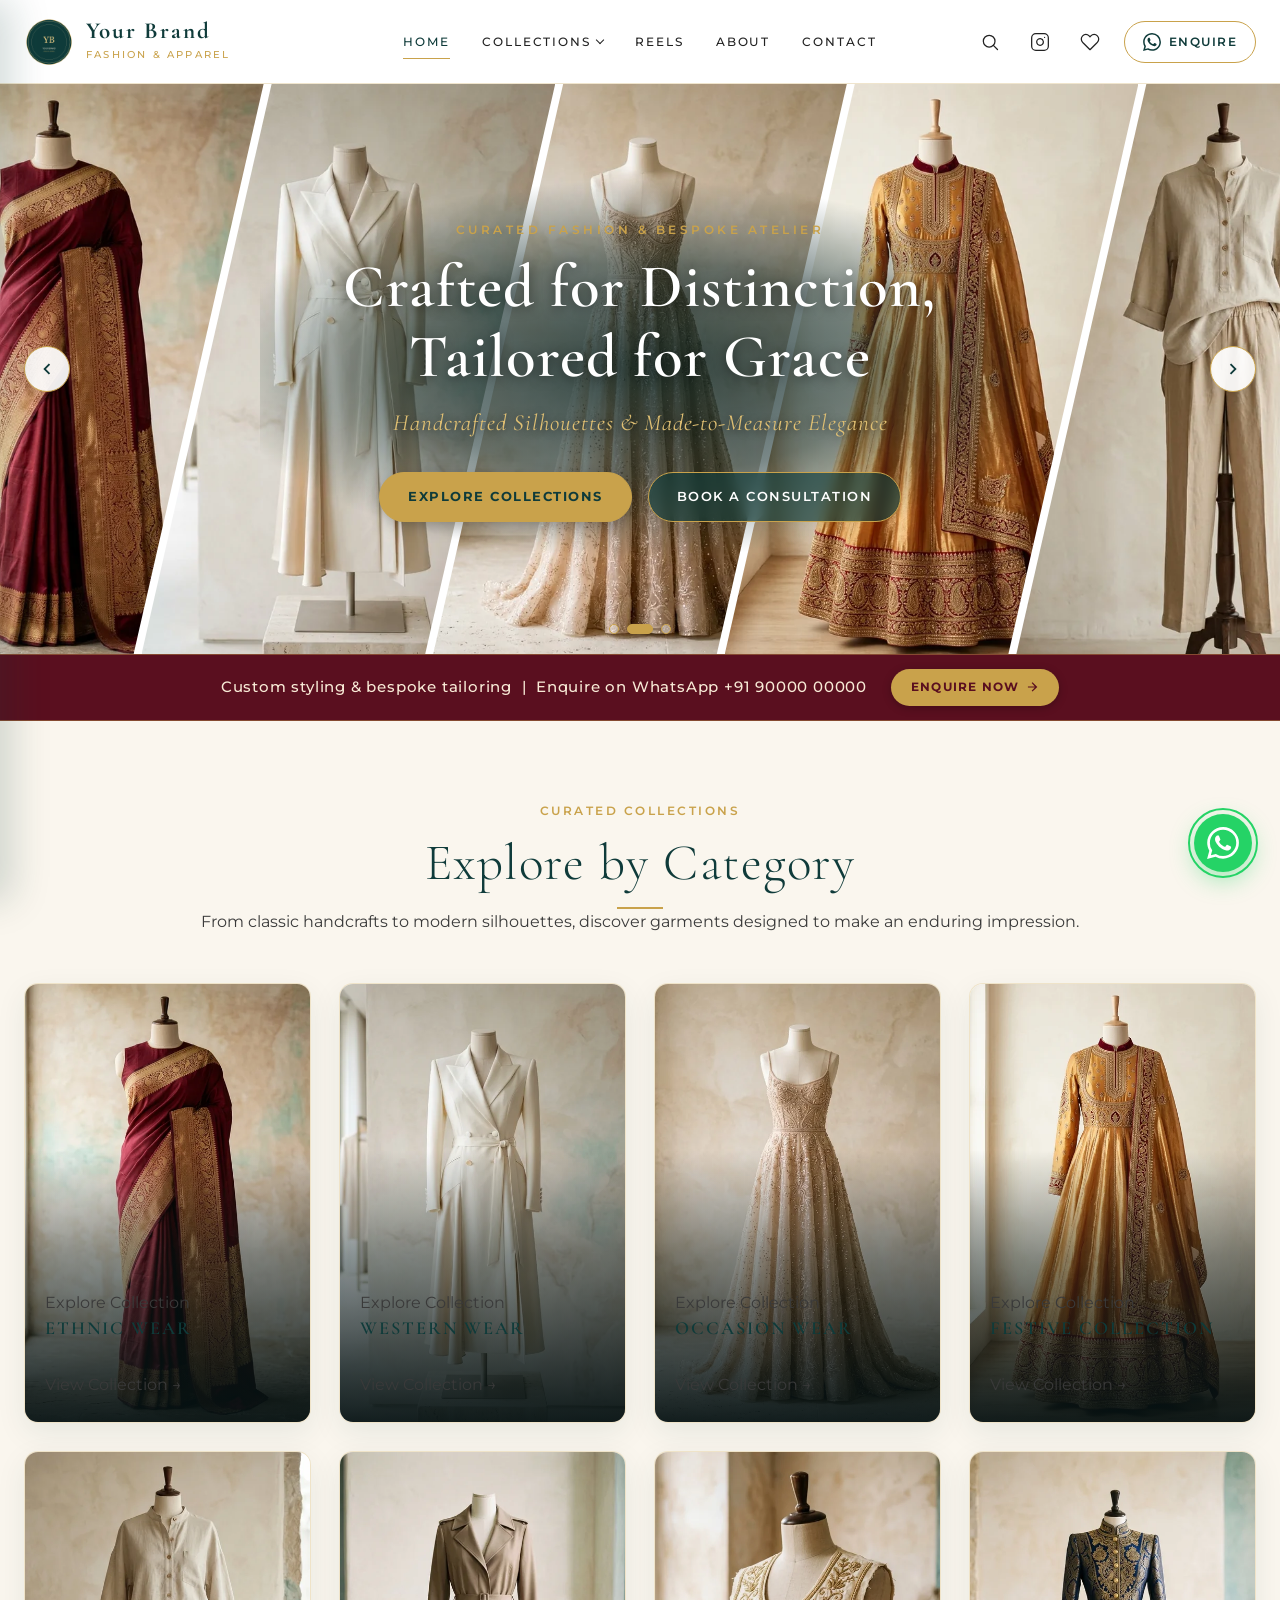
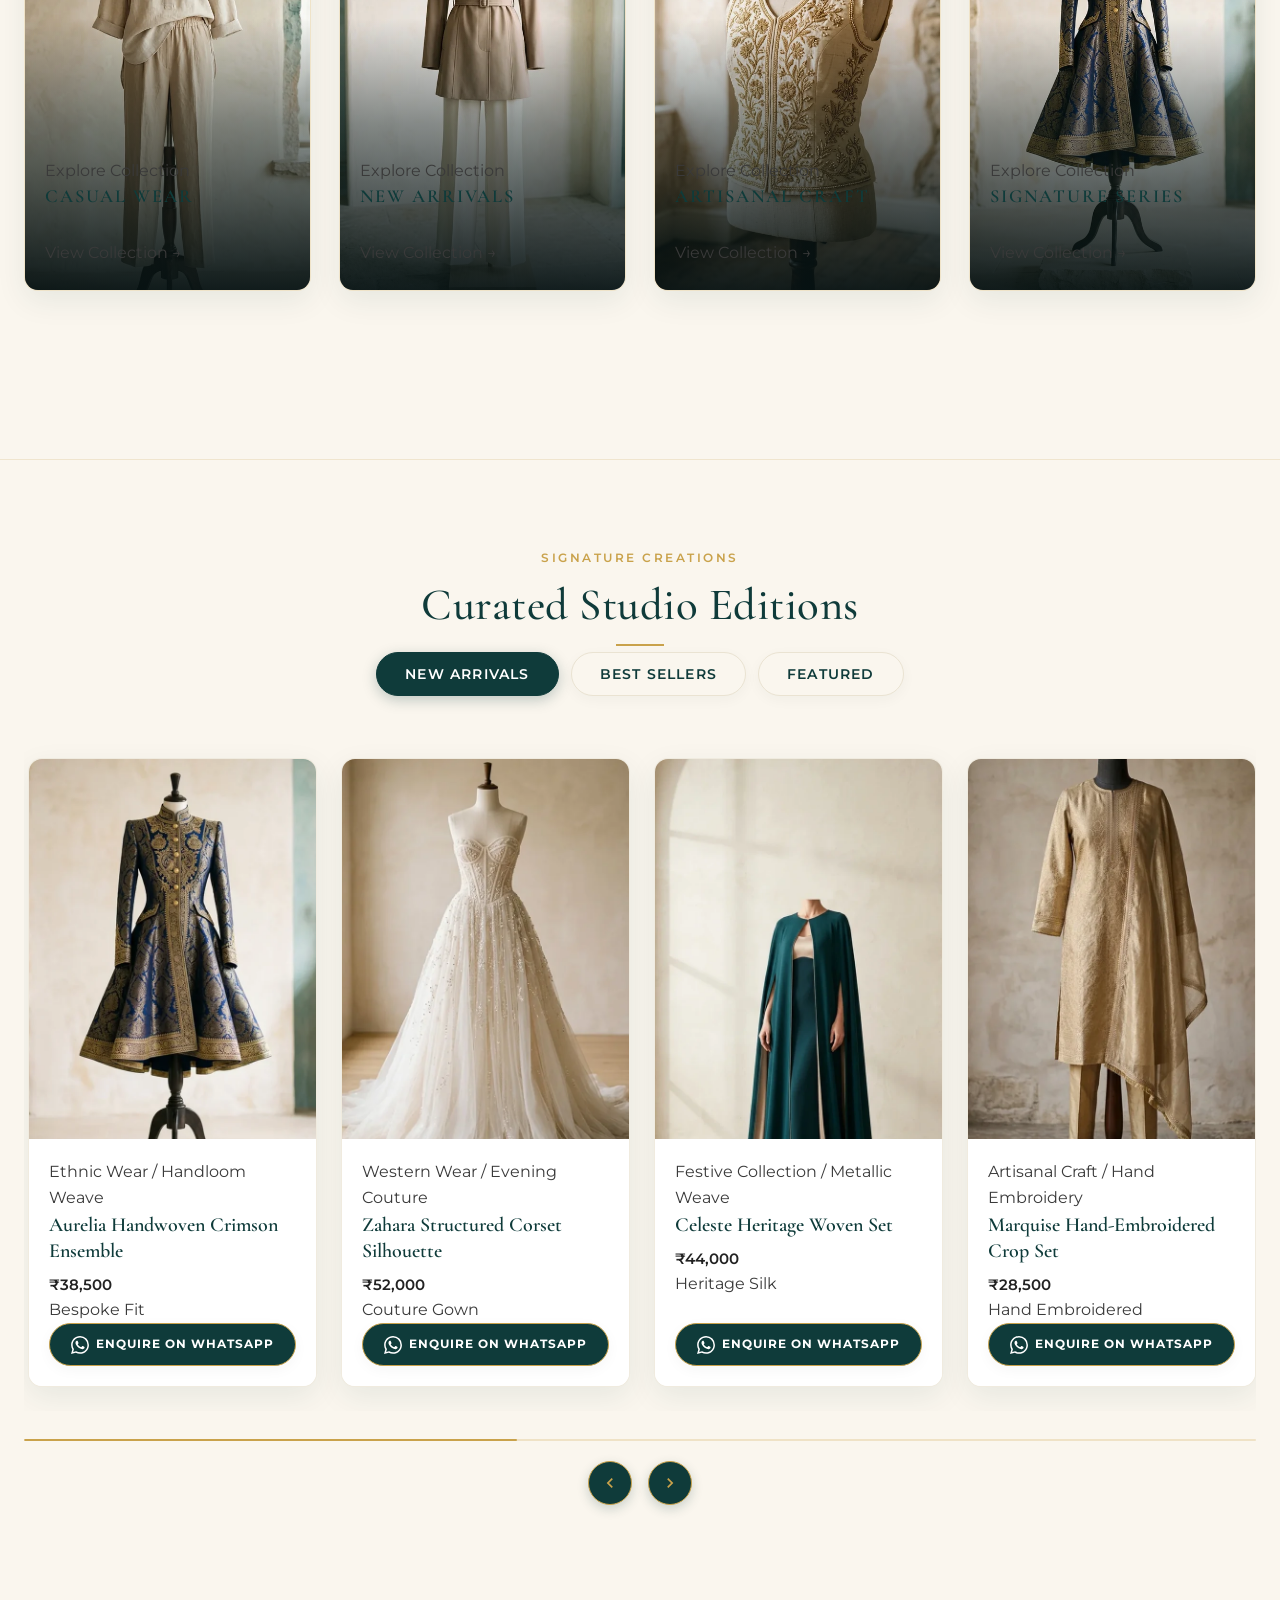
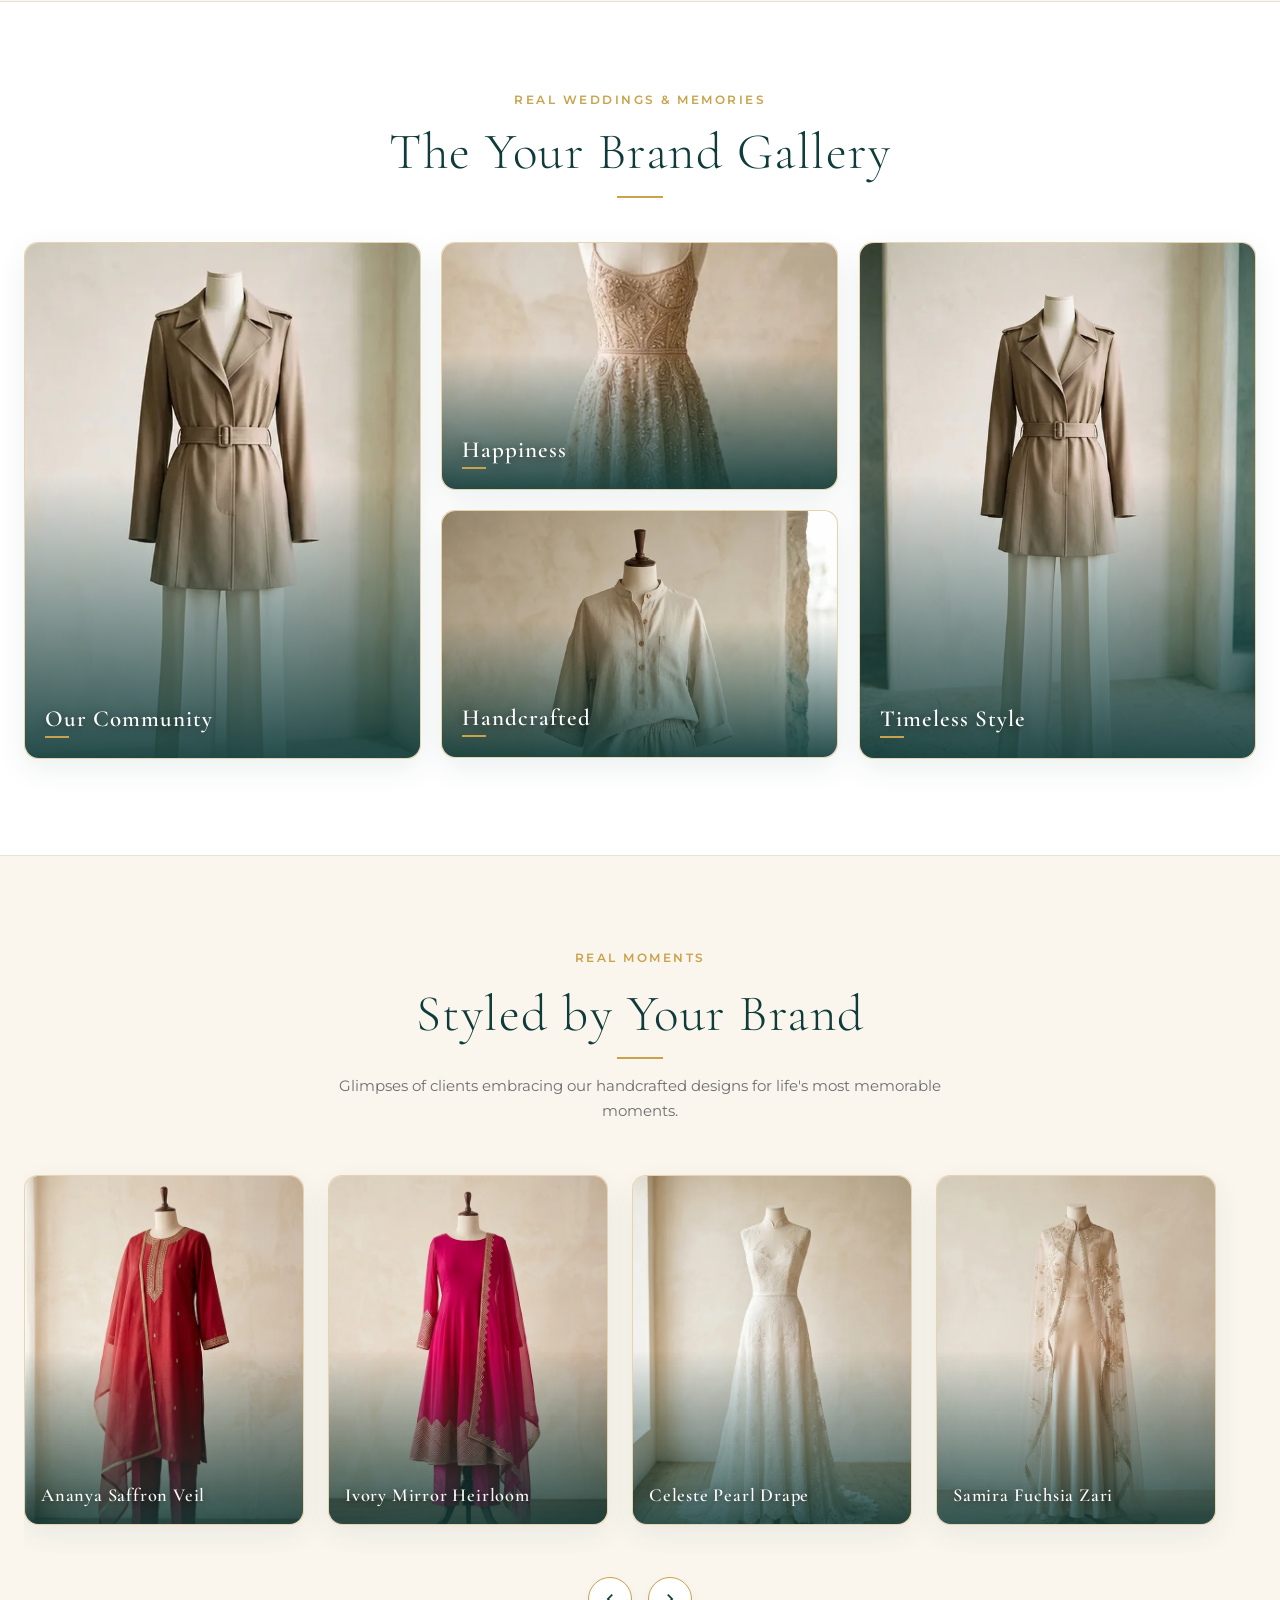
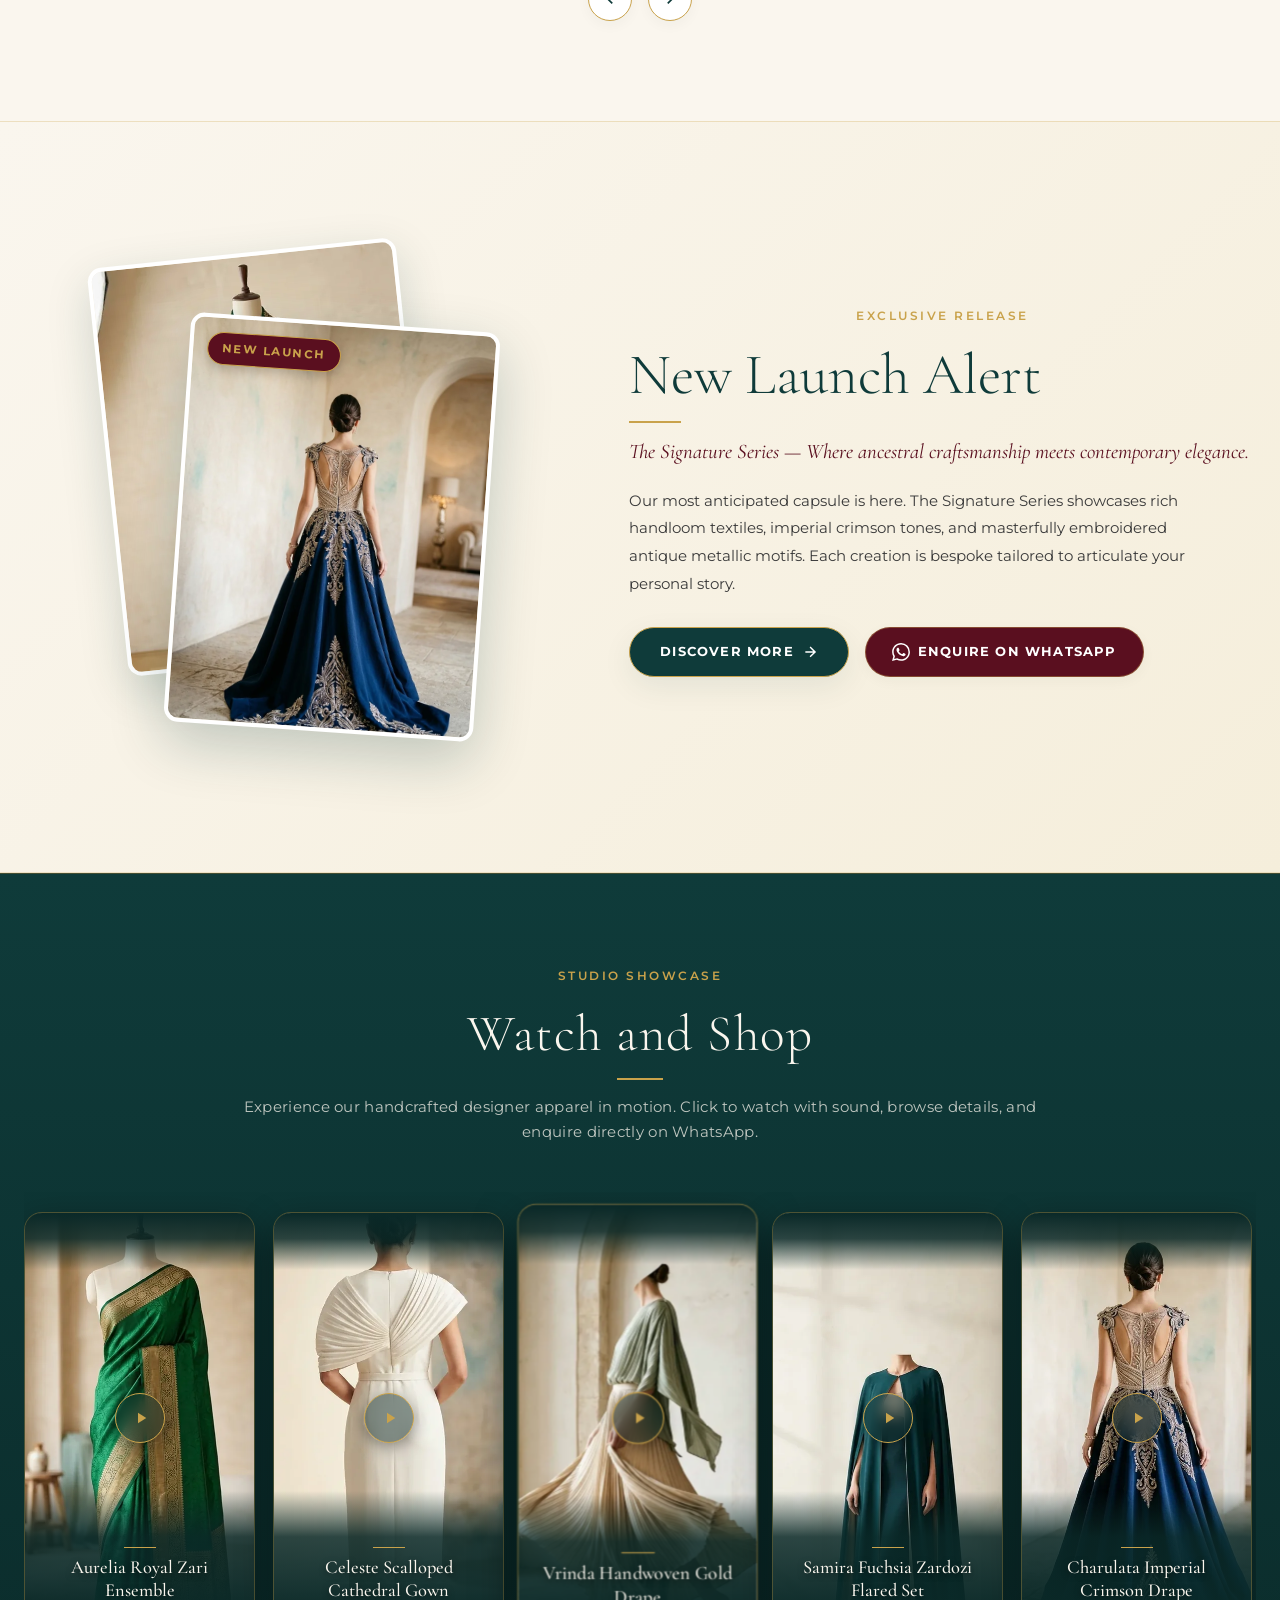
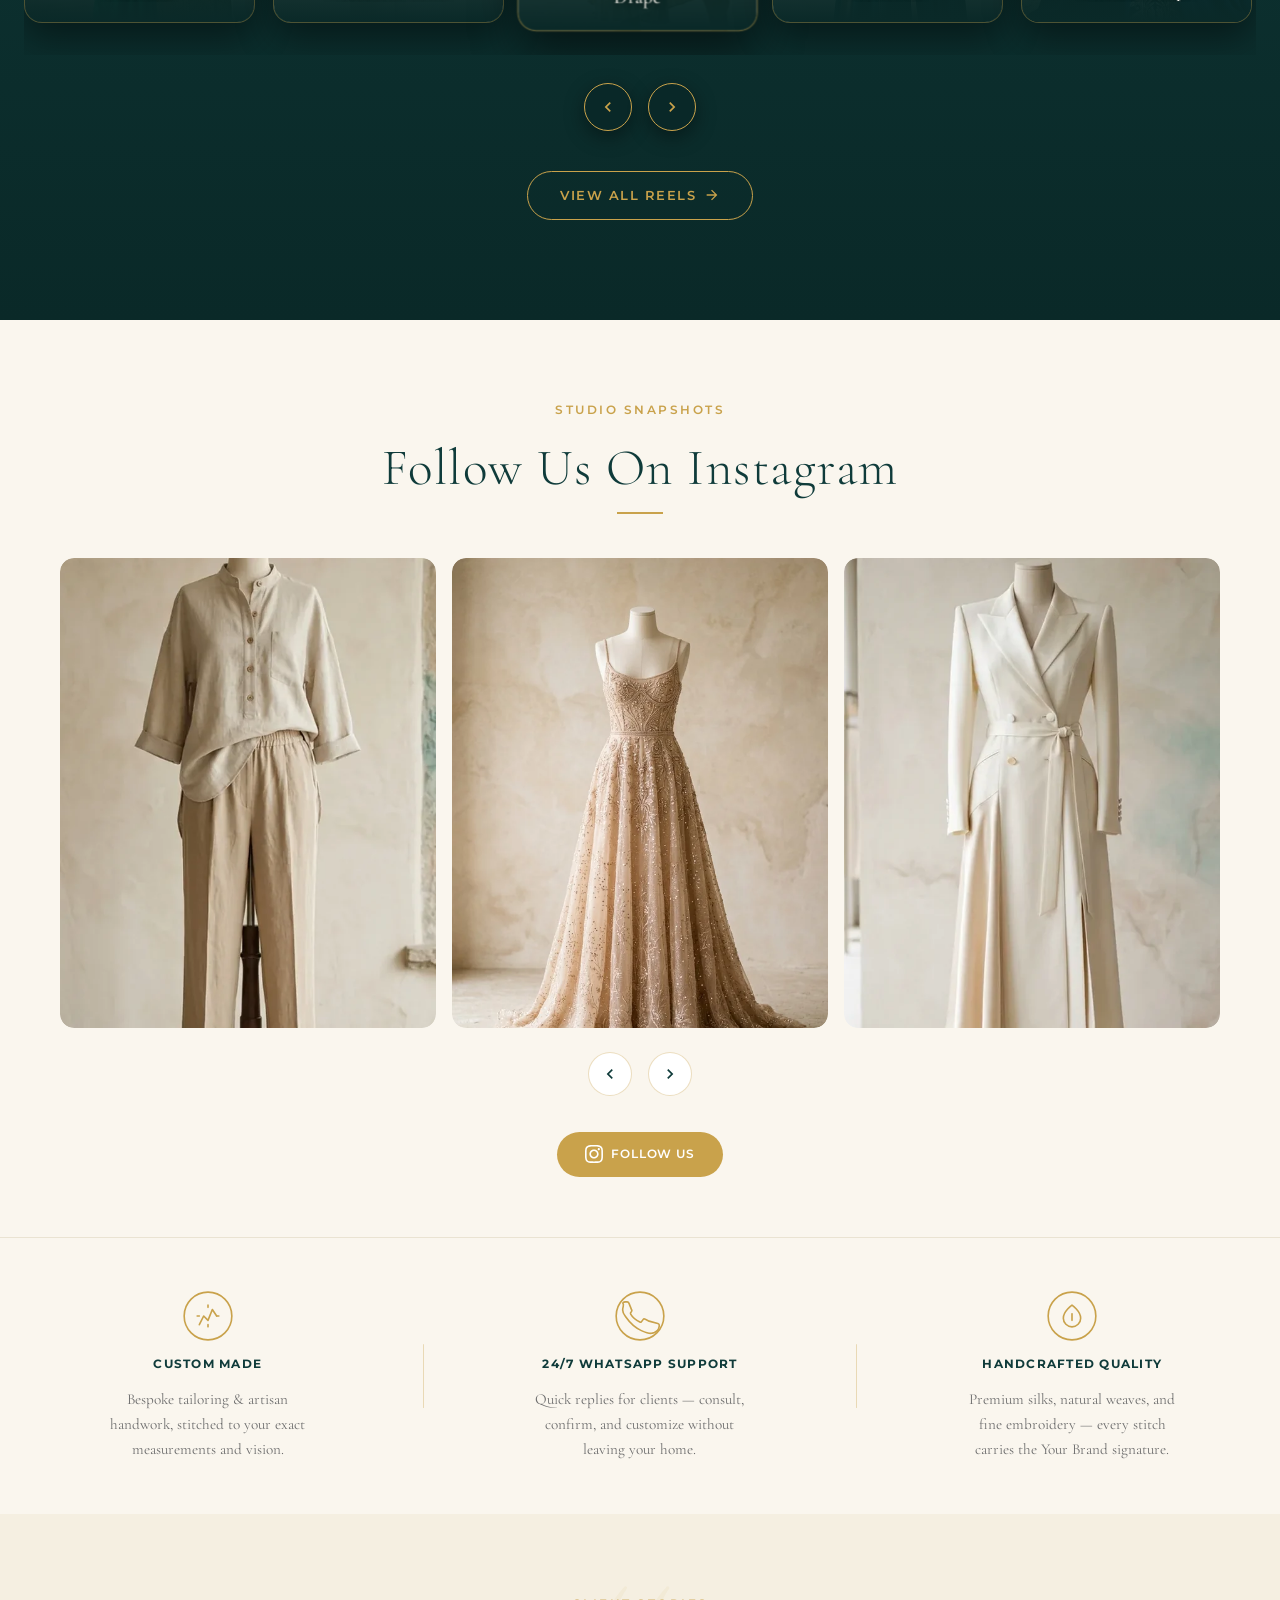
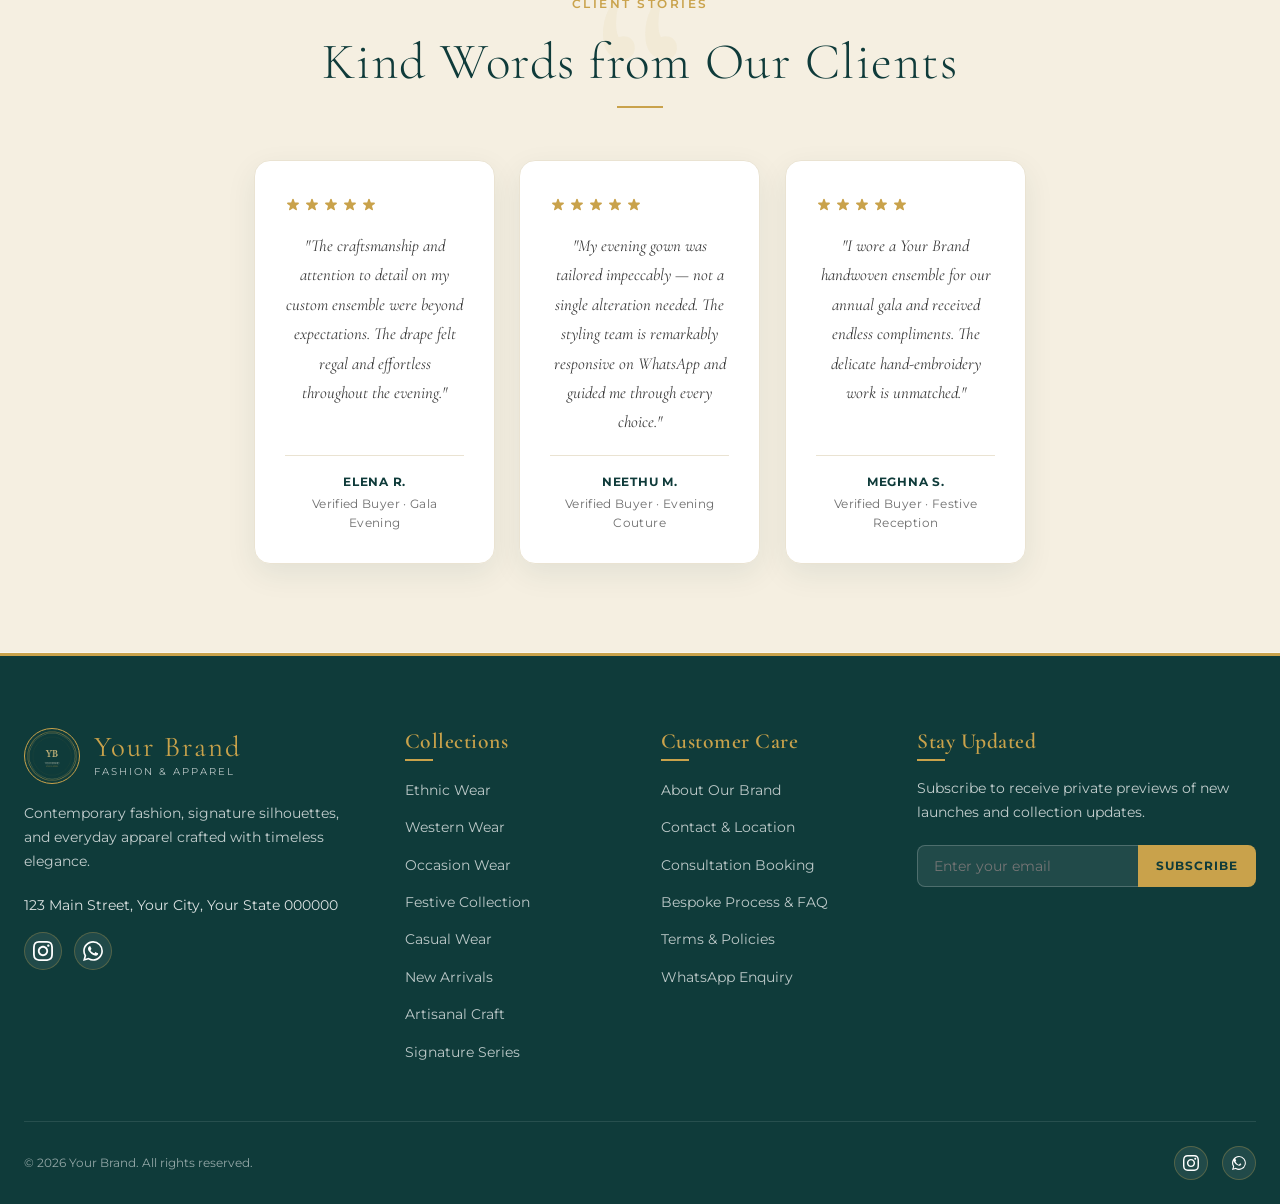
==== commit f432d146: "reels update" ====
--- a/index.html
+++ b/index.html
@@ -1749,7 +1749,6 @@
               <div class="reel-card reveal-on-scroll" data-index="0" data-video="assets/reels/reel-01.mp4" data-title="Aurelia Royal Zari Ensemble" data-price="₹48,500" data-category="Artisanal Craft" tabindex="0" role="button" aria-label="Play reel: Aurelia Royal Zari Ensemble">
                 <div class="reel-card-media-wrap">
                   <img src="assets/images/reel-poster-01.webp" alt="Aurelia Royal Zari Ensemble" class="reel-card-poster" width="280" height="498" loading="lazy">
-                  <video class="reel-card-video" loop muted playsinline preload="none" data-src="assets/reels/reel-01.mp4"></video>
                 </div>
                 <div class="reel-play-btn" aria-hidden="true">
                   <svg viewBox="0 0 24 24"><path d="M8 5v14l11-7z"/></svg>
@@ -1764,7 +1763,6 @@
               <div class="reel-card reveal-on-scroll" data-index="1" data-video="assets/reels/reel-02.mp4" data-title="Celeste Scalloped Cathedral Gown" data-price="₹65,000" data-category="Western Wear" tabindex="0" role="button" aria-label="Play reel: Celeste Scalloped Cathedral Gown">
                 <div class="reel-card-media-wrap">
                   <img src="assets/images/reel-poster-02.webp" alt="Celeste Scalloped Cathedral Gown" class="reel-card-poster" width="280" height="498" loading="lazy">
-                  <video class="reel-card-video" loop muted playsinline preload="none" data-src="assets/reels/reel-02.mp4"></video>
                 </div>
                 <div class="reel-play-btn" aria-hidden="true">
                   <svg viewBox="0 0 24 24"><path d="M8 5v14l11-7z"/></svg>
@@ -1779,7 +1777,6 @@
               <div class="reel-card reveal-on-scroll" data-index="2" data-video="assets/reels/reel-03.mp4" data-title="Vrinda Handwoven Gold Drape" data-price="₹42,000" data-category="Casual Wear" tabindex="0" role="button" aria-label="Play reel: Vrinda Handwoven Gold Drape">
                 <div class="reel-card-media-wrap">
                   <img src="assets/images/reel-poster-03.webp" alt="Vrinda Handwoven Gold Drape" class="reel-card-poster" width="280" height="498" loading="lazy">
-                  <video class="reel-card-video" loop muted playsinline preload="none" data-src="assets/reels/reel-03.mp4"></video>
                 </div>
                 <div class="reel-play-btn" aria-hidden="true">
                   <svg viewBox="0 0 24 24"><path d="M8 5v14l11-7z"/></svg>
@@ -1794,7 +1791,6 @@
               <div class="reel-card reveal-on-scroll" data-index="3" data-video="assets/reels/reel-04.mp4" data-title="Samira Fuchsia Zardozi Flared Set" data-price="₹72,000" data-category="Engagement & Reception" tabindex="0" role="button" aria-label="Play reel: Samira Fuchsia Zardozi Flared Set">
                 <div class="reel-card-media-wrap">
                   <img src="assets/images/reel-poster-04.webp" alt="Samira Fuchsia Zardozi Flared Set" class="reel-card-poster" width="280" height="498" loading="lazy">
-                  <video class="reel-card-video" loop muted playsinline preload="none" data-src="assets/reels/reel-04.mp4"></video>
                 </div>
                 <div class="reel-play-btn" aria-hidden="true">
                   <svg viewBox="0 0 24 24"><path d="M8 5v14l11-7z"/></svg>
@@ -1809,7 +1805,6 @@
               <div class="reel-card reveal-on-scroll" data-index="4" data-video="assets/reels/reel-05.mp4" data-title="Charulata Imperial Crimson Drape" data-price="₹46,000" data-category="New Arrivals" tabindex="0" role="button" aria-label="Play reel: Charulata Imperial Crimson Drape">
                 <div class="reel-card-media-wrap">
                   <img src="assets/images/reel-poster-05.webp" alt="Charulata Imperial Crimson Drape" class="reel-card-poster" width="280" height="498" loading="lazy">
-                  <video class="reel-card-video" loop muted playsinline preload="none" data-src="assets/reels/reel-05.mp4"></video>
                 </div>
                 <div class="reel-play-btn" aria-hidden="true">
                   <svg viewBox="0 0 24 24"><path d="M8 5v14l11-7z"/></svg>
@@ -1824,7 +1819,6 @@
               <div class="reel-card reveal-on-scroll" data-index="5" data-video="assets/reels/reel-06.mp4" data-title="Giselle Beaded Illusion Corset Gown" data-price="₹58,000" data-category="White Gown Atelier" tabindex="0" role="button" aria-label="Play reel: Giselle Beaded Illusion Corset Gown">
                 <div class="reel-card-media-wrap">
                   <img src="assets/images/reel-poster-06.webp" alt="Giselle Beaded Illusion Corset Gown" class="reel-card-poster" width="280" height="498" loading="lazy">
-                  <video class="reel-card-video" loop muted playsinline preload="none" data-src="assets/reels/reel-06.mp4"></video>
                 </div>
                 <div class="reel-play-btn" aria-hidden="true">
                   <svg viewBox="0 0 24 24"><path d="M8 5v14l11-7z"/></svg>
@@ -1839,7 +1833,6 @@
               <div class="reel-card reveal-on-scroll" data-index="6" data-video="assets/reels/reel-07.mp4" data-title="Atelier Gold Bullion Zardozi Blouse" data-price="₹32,500" data-category="Artisanal Handwork" tabindex="0" role="button" aria-label="Play reel: Atelier Gold Bullion Zardozi Blouse">
                 <div class="reel-card-media-wrap">
                   <img src="assets/images/reel-poster-07.webp" alt="Atelier Gold Bullion Zardozi Blouse" class="reel-card-poster" width="280" height="498" loading="lazy">
-                  <video class="reel-card-video" loop muted playsinline preload="none" data-src="assets/reels/reel-07.mp4"></video>
                 </div>
                 <div class="reel-play-btn" aria-hidden="true">
                   <svg viewBox="0 0 24 24"><path d="M8 5v14l11-7z"/></svg>
@@ -2147,7 +2140,7 @@
       <div class="footer-grid">
         <div>
           <div class="footer-brand-wrap">
-            <img src="assets/images/logo-badge.png" alt="Your Brand Emblem" class="footer-logo-badge" width="56" height="56" loading="lazy">
+            <img src="assets/images/logo-badge.png" alt="Your Brand" class="footer-logo-badge" width="56" height="56" loading="lazy">
             <div>
               <div class="footer-brand-title">Your Brand</div>
               <div class="footer-brand-sub">Fashion & Apparel</div>
@@ -2156,15 +2149,16 @@
           <p class="footer-desc">
             Contemporary fashion, signature silhouettes, and everyday apparel crafted with timeless elegance.
           </p>
-          <div class="footer-contact-info">
-            <div class="footer-contact-item">
-              <svg viewBox="0 0 24 24"><path d="M12 2C8.13 2 5 5.13 5 9c0 5.25 7 13 7 13s7-7.75 7-13c0-3.87-3.13-7-7-7zm0 9.5c-1.38 0-2.5-1.12-2.5-2.5s1.12-2.5 2.5-2.5 2.5 1.12 2.5 2.5-1.12 2.5-2.5 2.5z"/></svg>
-              <span>123 Main Street, Your City, Your State 000000</span>
-            </div>
-            <div class="footer-contact-item">
-              <svg viewBox="0 0 24 24"><path d="M6.62 10.79c1.44 2.83 3.76 5.14 6.59 6.59l2.2-2.2c.27-.27.67-.36 1.02-.24 1.12.37 2.33.57 3.57.57.55 0 1 .45 1 1V20c0 .55-.45 1-1 1-9.39 0-17-7.61-17-17 0-.55.45-1 1-1h3.5c.55 0 1 .45 1 1 0 1.25.2 2.45.57 3.57.11.35.03.74-.25 1.02l-2.2 2.2z"/></svg>
-              <a href="tel:+919000000000" style="color: inherit;">+91 90000 00000</a>
-            </div>
+          <p class="footer-address">
+            123 Main Street, Your City, Your State 000000
+          </p>
+          <div class="footer-social-row">
+            <a href="https://instagram.com/yourbrand" target="_blank" rel="noopener" class="footer-social-icon-btn" aria-label="Instagram">
+              <svg width="20" height="20" viewBox="0 0 24 24" fill="currentColor" aria-hidden="true"><path d="M12 2.163c3.204 0 3.584.012 4.85.07 3.252.148 4.771 1.691 4.919 4.919.058 1.265.069 1.645.069 4.849 0 3.205-.012 3.584-.069 4.849-.149 3.225-1.664 4.771-4.919 4.919-1.266.058-1.644.07-4.85.07-3.204 0-3.584-.012-4.849-.07-3.26-.149-4.771-1.699-4.919-4.92-.058-1.265-.07-1.644-.07-4.849 0-3.204.013-3.583.07-4.849.149-3.227 1.664-4.771 4.919-4.919 1.266-.057 1.645-.069 4.849-.069zm0-2.163c-3.259 0-3.667.014-4.947.072-4.358.2-6.78 2.618-6.98 6.98-.059 1.281-.073 1.689-.073 4.948 0 3.259.014 3.668.072 4.948.2 4.358 2.618 6.78 6.98 6.98 1.281.058 1.689.072 4.948.072 3.259 0 3.668-.014 4.948-.072 4.354-.2 6.782-2.618 6.979-6.98.059-1.28.073-1.689.073-4.948 0-3.259-.014-3.667-.072-4.947-.196-4.354-2.617-6.78-6.979-6.98-1.281-.059-1.69-.073-4.949-.073zm0 5.838c-3.403 0-6.162 2.759-6.162 6.162s2.759 6.163 6.162 6.163 6.162-2.759 6.162-6.163c0-3.403-2.759-6.162-6.162-6.162zm0 10.162c-2.209 0-4-1.79-4-4 0-2.209 1.791-4 4-4s4 1.791 4 4c0 2.21-1.791 4-4 4zm6.406-11.845c-.796 0-1.441.645-1.441 1.44s.645 1.44 1.441 1.44c.795 0 1.439-.645 1.439-1.44s-.644-1.44-1.439-1.44z"/></svg>
+            </a>
+            <a href="https://wa.me/919000000000" target="_blank" rel="noopener" class="footer-social-icon-btn" aria-label="WhatsApp">
+              <svg width="20" height="20" viewBox="0 0 24 24" fill="currentColor" aria-hidden="true"><path d="M17.472 14.382c-.297-.149-1.758-.867-2.03-.967-.273-.099-.471-.148-.67.15-.197.297-.767.966-.94 1.164-.173.199-.347.223-.644.075-.297-.15-1.255-.463-2.39-1.475-.883-.788-1.48-1.761-1.653-2.059-.173-.297-.018-.458.13-.606.134-.133.298-.347.446-.52.149-.174.198-.298.298-.497.099-.198.05-.371-.025-.52-.075-.149-.669-1.612-.916-2.207-.242-.579-.487-.5-.669-.51-.173-.008-.371-.01-.57-.01-.198 0-.52.074-.792.372-.272.297-1.04 1.016-1.04 2.479 0 1.462 1.065 2.875 1.213 3.074.149.198 2.096 3.2 5.077 4.487.709.306 1.262.489 1.694.625.712.227 1.36.195 1.871.118.571-.085 1.758-.719 2.006-1.413.248-.694.248-1.289.173-1.413-.074-.124-.272-.198-.57-.347m-5.421 7.403h-.004a9.87 9.87 0 01-5.031-1.378l-.361-.214-3.741.982.998-3.648-.235-.374a9.86 9.86 0 01-1.51-5.26c.001-5.45 4.436-9.884 9.888-9.884 2.64 0 5.122 1.03 6.988 2.898a9.825 9.825 0 012.893 6.994c-.003 5.45-4.437 9.884-9.885 9.884m8.413-18.297A11.815 11.815 0 0012.05 0C5.495 0 .16 5.335.157 11.892c0 2.096.547 4.142 1.588 5.945L.057 24l6.305-1.654a11.882 11.882 0 005.683 1.448h.005c6.554 0 11.89-5.335 11.893-11.893a11.821 11.821 0 00-3.48-8.413Z"/></svg>
+            </a>
           </div>
         </div>
 
--- a/css/style.css
+++ b/css/style.css
@@ -3822,6 +3822,50 @@
   color: rgba(255, 255, 255, 0.85);
 }
 
+.footer-address {
+  font-size: 0.88rem;
+  color: rgba(255, 255, 255, 0.85);
+  margin-bottom: 16px;
+  line-height: 1.6;
+}
+
+.footer-social-row {
+  display: flex;
+  align-items: center;
+  gap: 12px;
+}
+
+.footer-social-icon-btn {
+  width: 38px;
+  height: 38px;
+  border-radius: 50%;
+  background: rgba(255, 255, 255, 0.08);
+  border: 1px solid rgba(201, 162, 75, 0.3);
+  display: inline-flex;
+  align-items: center;
+  justify-content: center;
+  color: #FFFFFF;
+  transition: all var(--transition-fast);
+}
+
+.footer-social-icon-btn:hover {
+  border-color: var(--accent-gold);
+  color: var(--accent-gold);
+  background: rgba(201, 162, 75, 0.15);
+  transform: translateY(-2px);
+}
+
+.footer-social-icon-btn svg {
+  width: 20px;
+  height: 20px;
+  fill: currentColor;
+  transition: fill var(--transition-fast);
+}
+
+.footer-social-icon-btn:hover svg {
+  fill: var(--accent-gold);
+}
+
 .footer-contact-item {
   display: flex;
   align-items: flex-start;
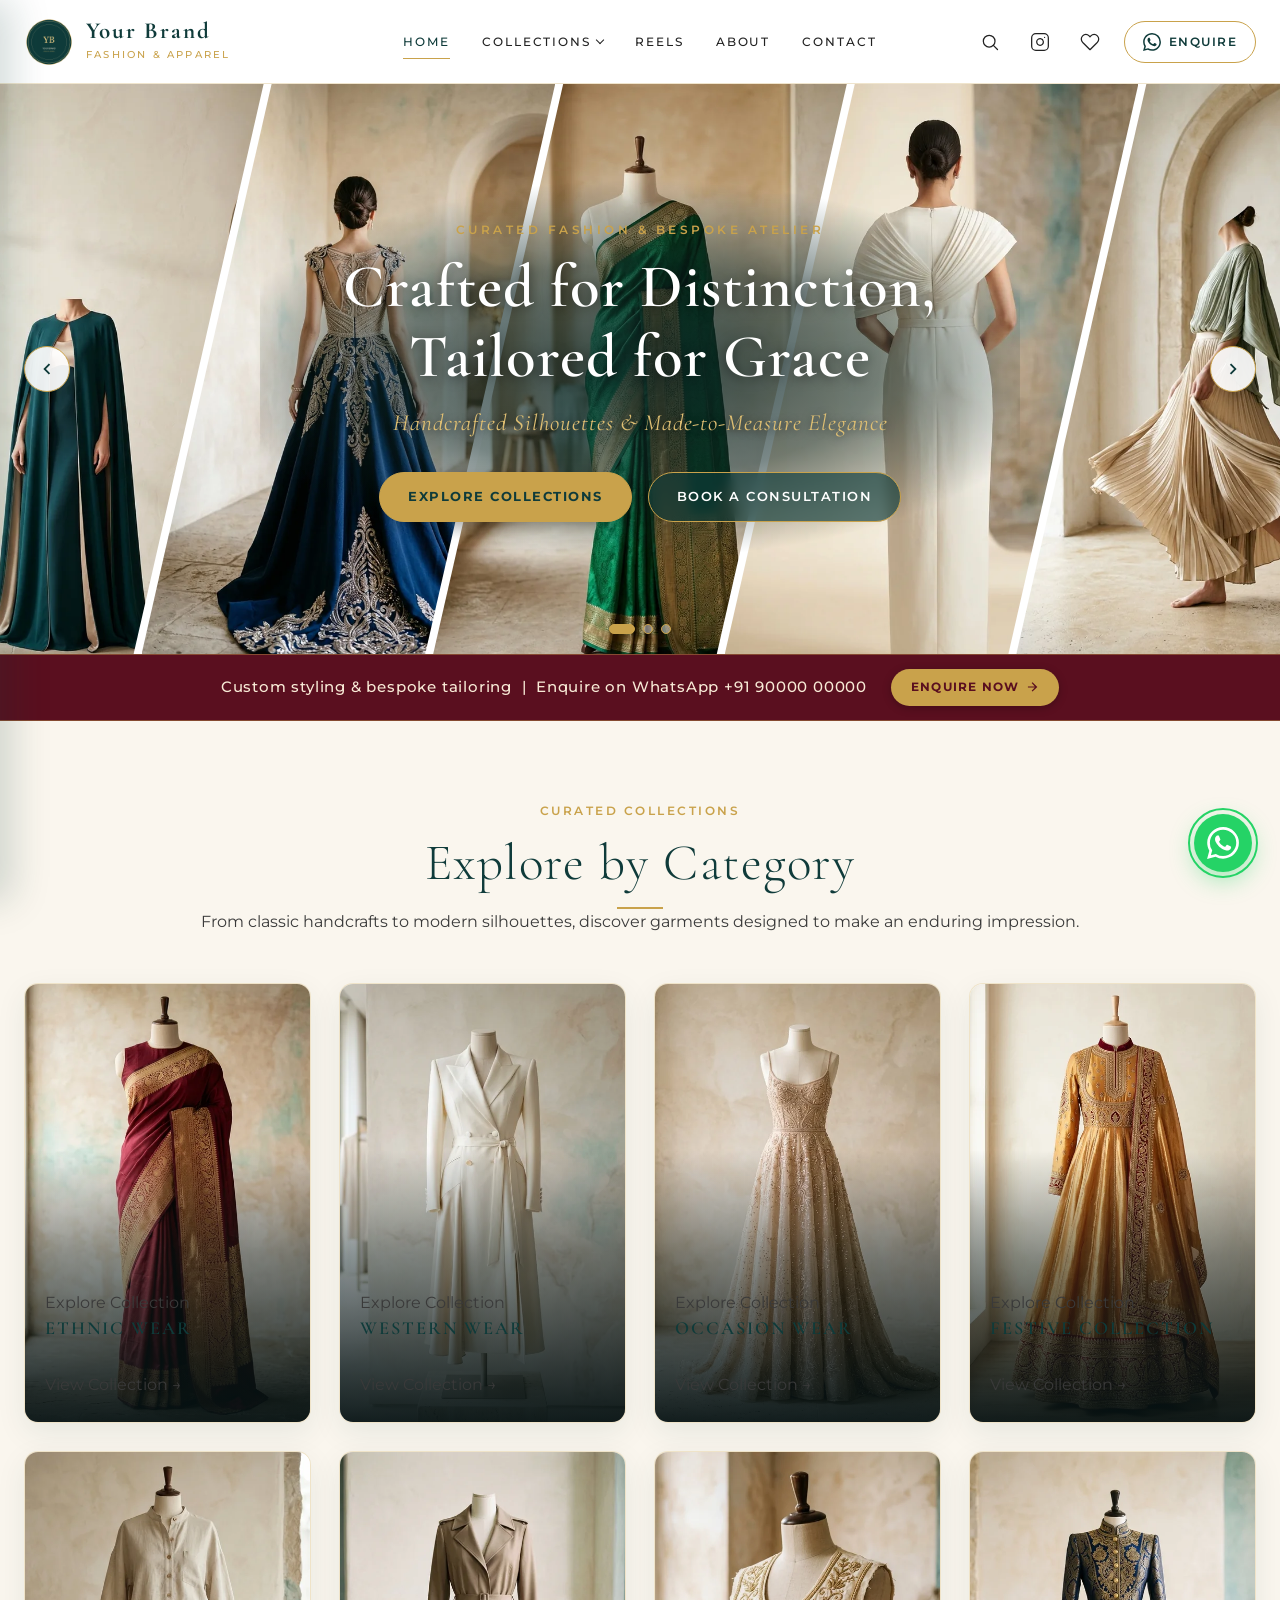
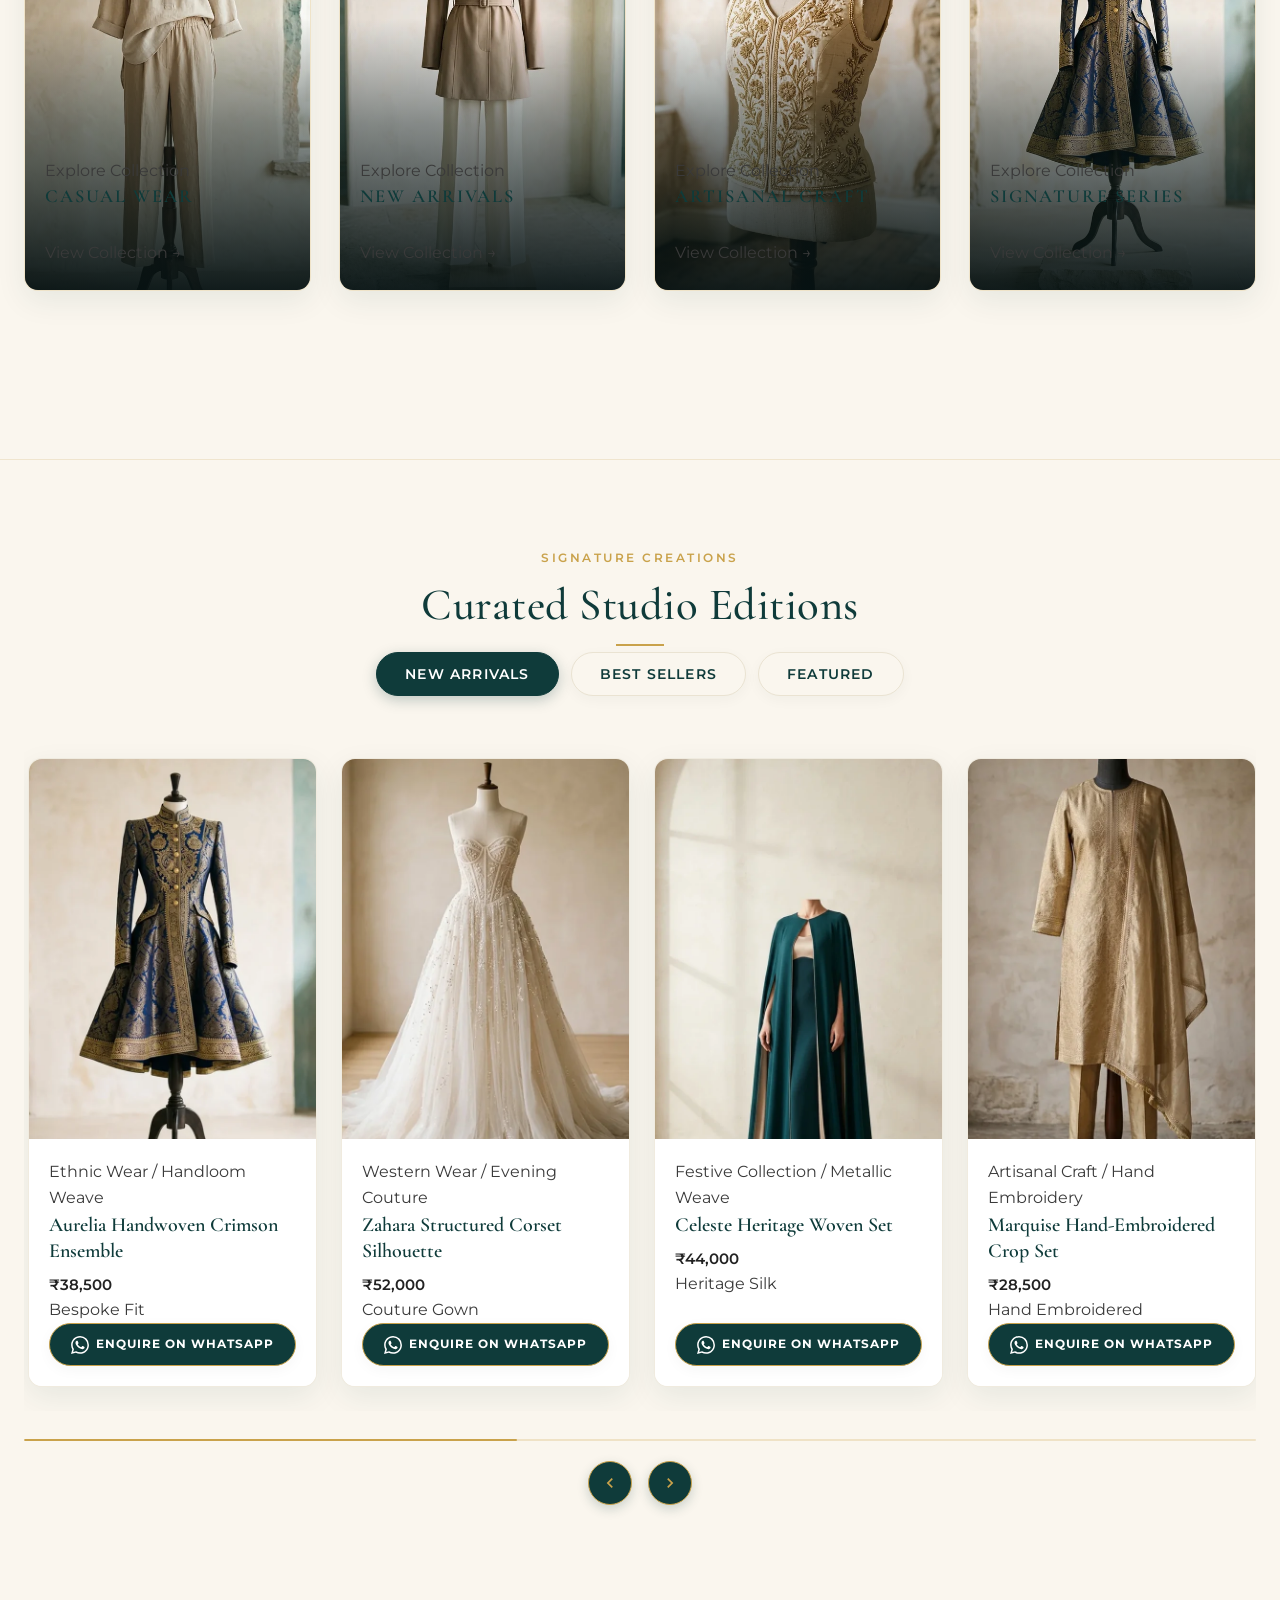
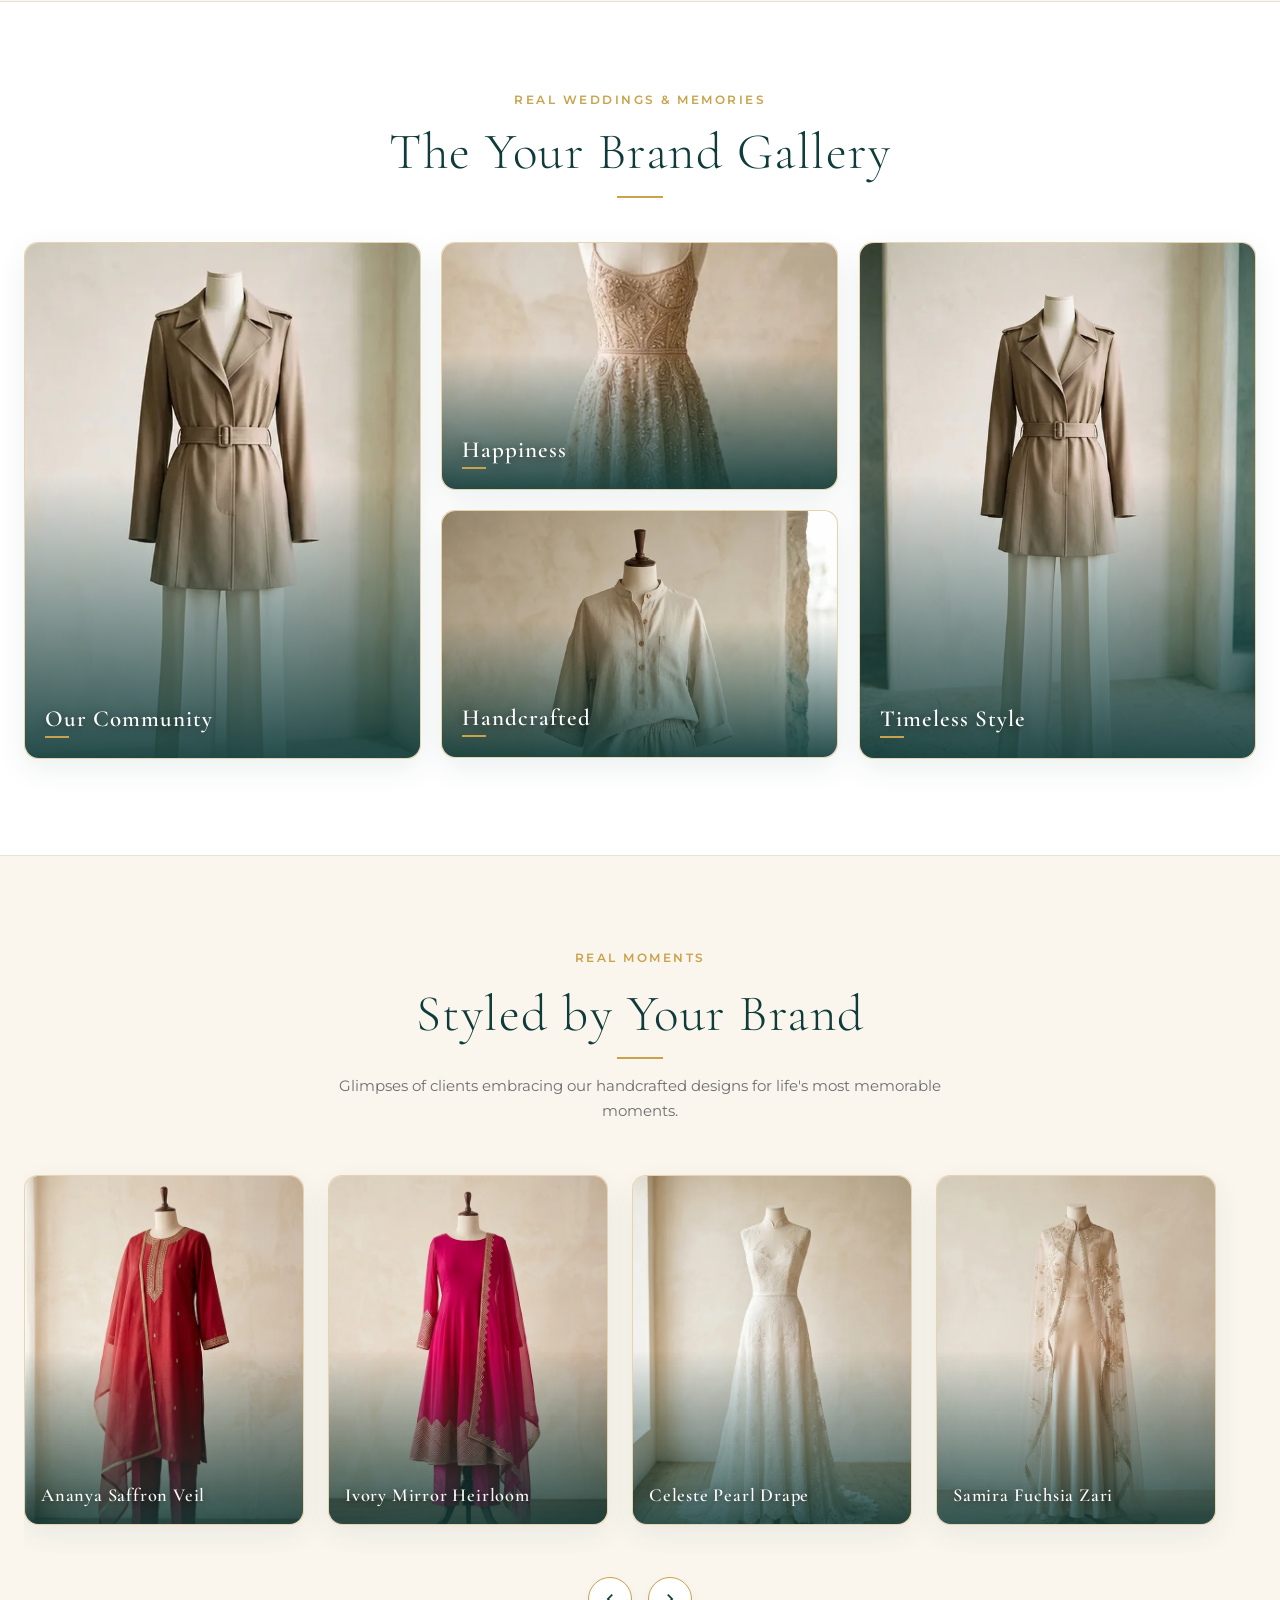
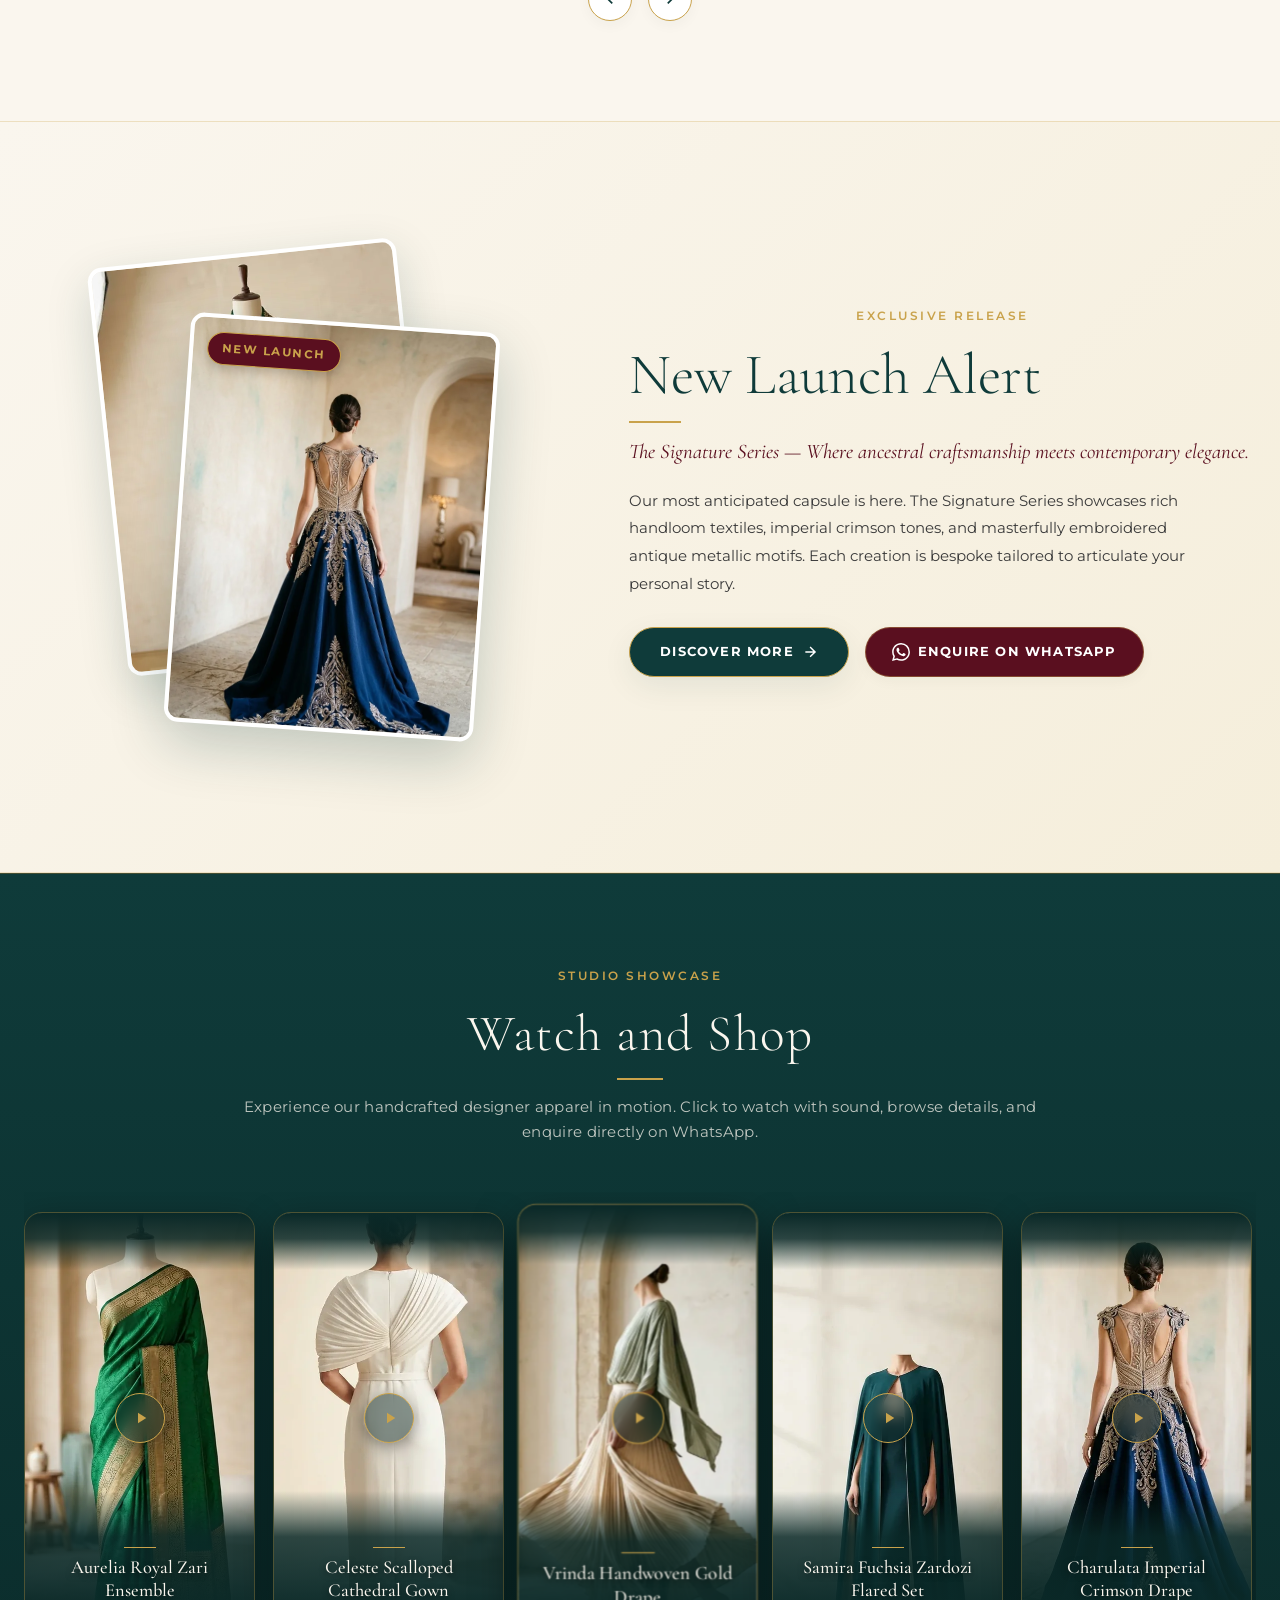
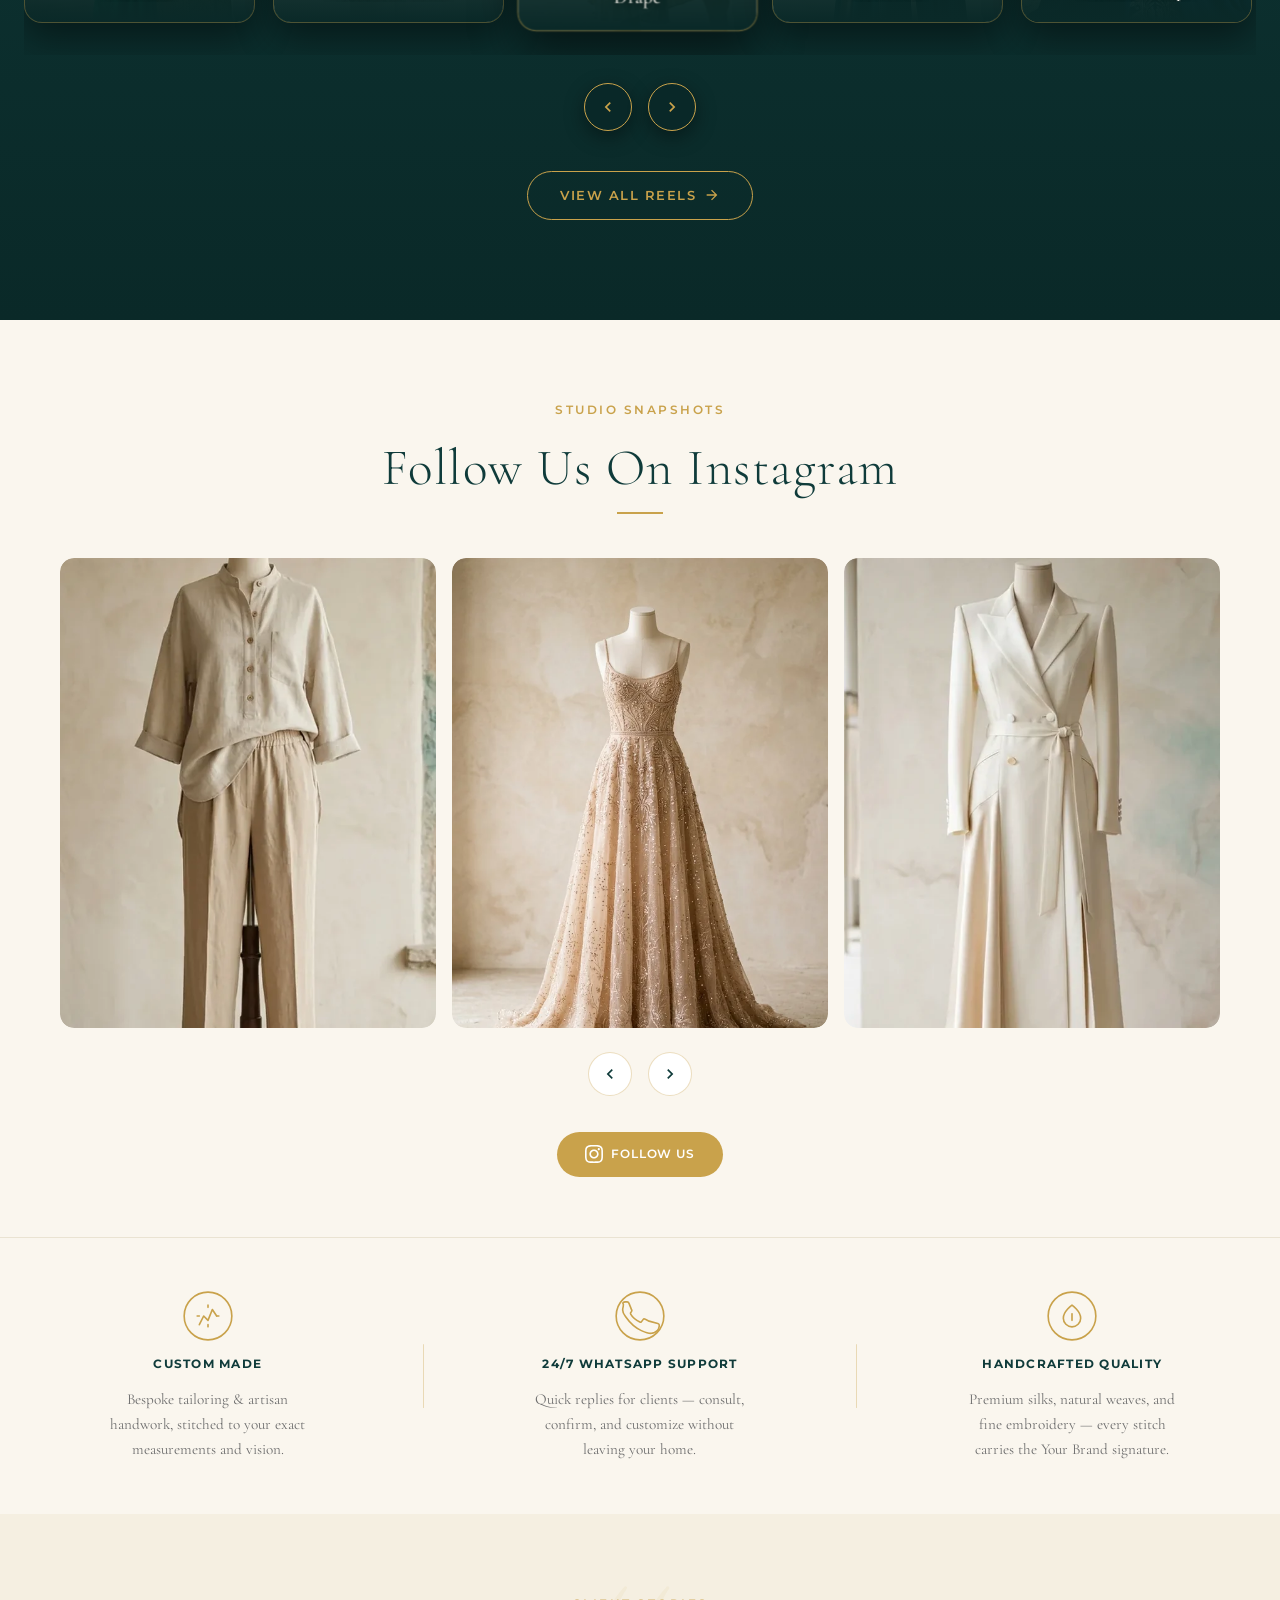
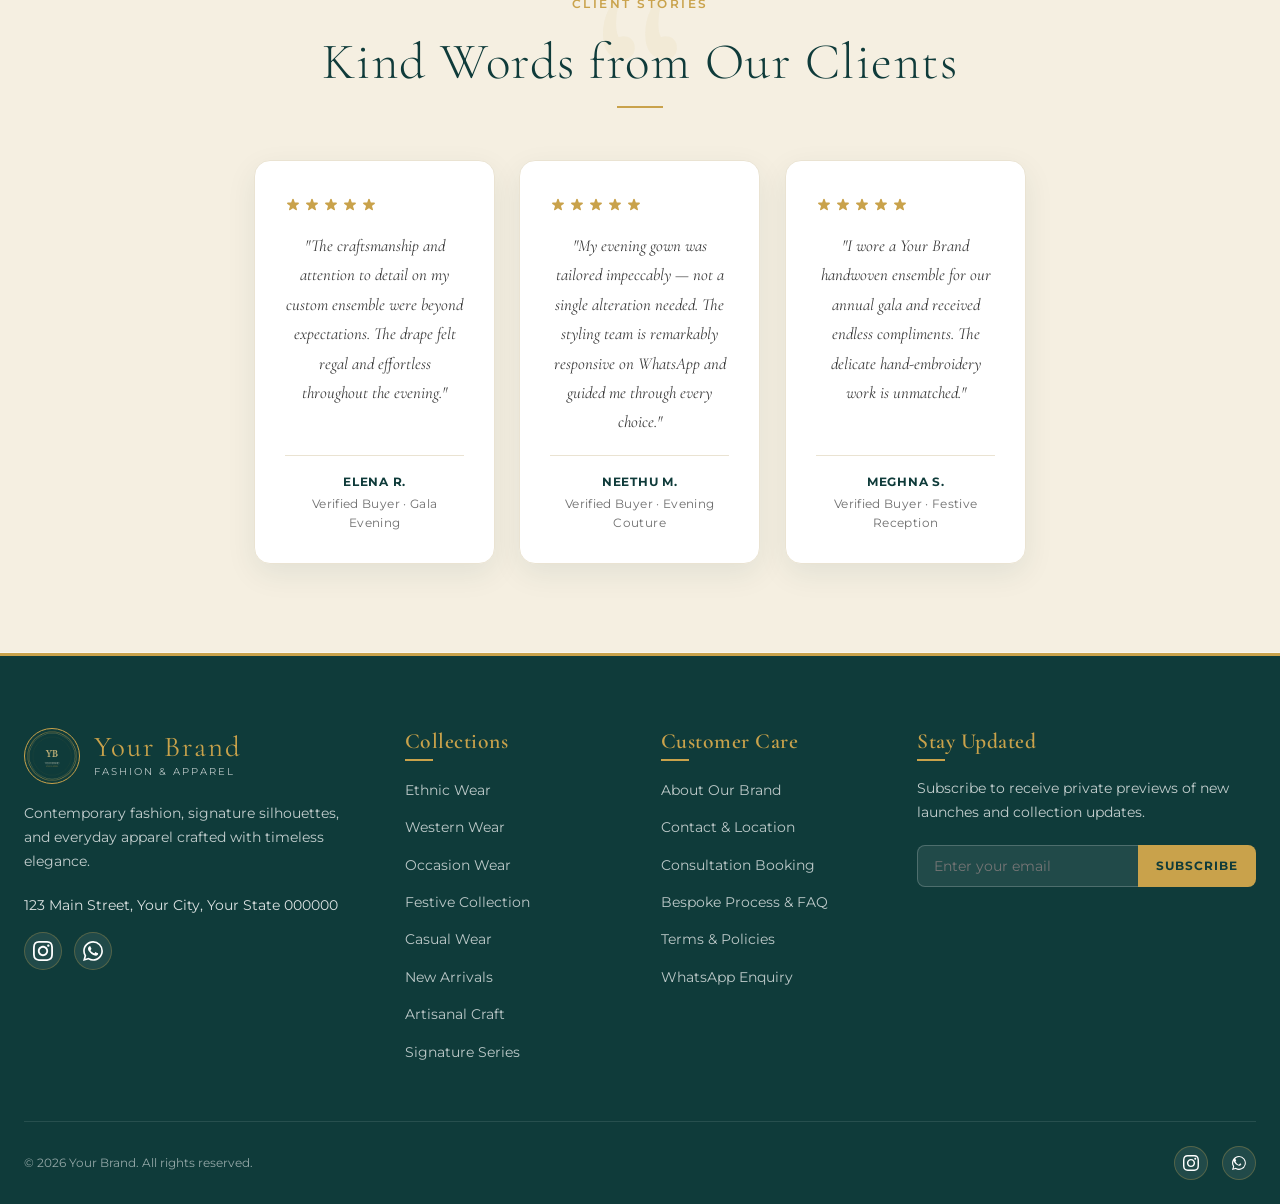
==== commit 840b3566: "update wishlist page" ====
--- a/index.html
+++ b/index.html
@@ -162,7 +162,7 @@
         </a>
 
         <!-- Thin-line Wishlist Heart Icon (20px, 1.5px stroke, 44px tap area) -->
-        <a href="#wishlist" class="icon-btn wishlist-btn" aria-label="View Wishlist">
+        <a href="wishlist.html" class="icon-btn wishlist-btn" aria-label="View Wishlist">
           <svg width="20" height="20" viewBox="0 0 24 24" fill="none" stroke="currentColor" stroke-width="1.5" stroke-linecap="round" stroke-linejoin="round" aria-hidden="true"><path d="M20.84 4.61a5.5 5.5 0 0 0-7.78 0L12 5.67l-1.06-1.06a5.5 5.5 0 0 0-7.78 7.78l1.06 1.06L12 21.23l7.78-7.78 1.06-1.06a5.5 5.5 0 0 0 0-7.78z"/></svg>
           <span class="badge-count wishlist-badge" style="display: none;">0</span>
         </a>
--- a/css/style.css
+++ b/css/style.css
@@ -6988,3 +6988,15 @@
     transition: none !important;
   }
 }
+
+/* ==========================================================================
+   Wishlist Page Extra Styles
+   ========================================================================== */
+.wishlist-subtitle {
+  margin-bottom: 0;
+}
+
+.wishlist-empty-btn {
+  text-decoration: none;
+}
+
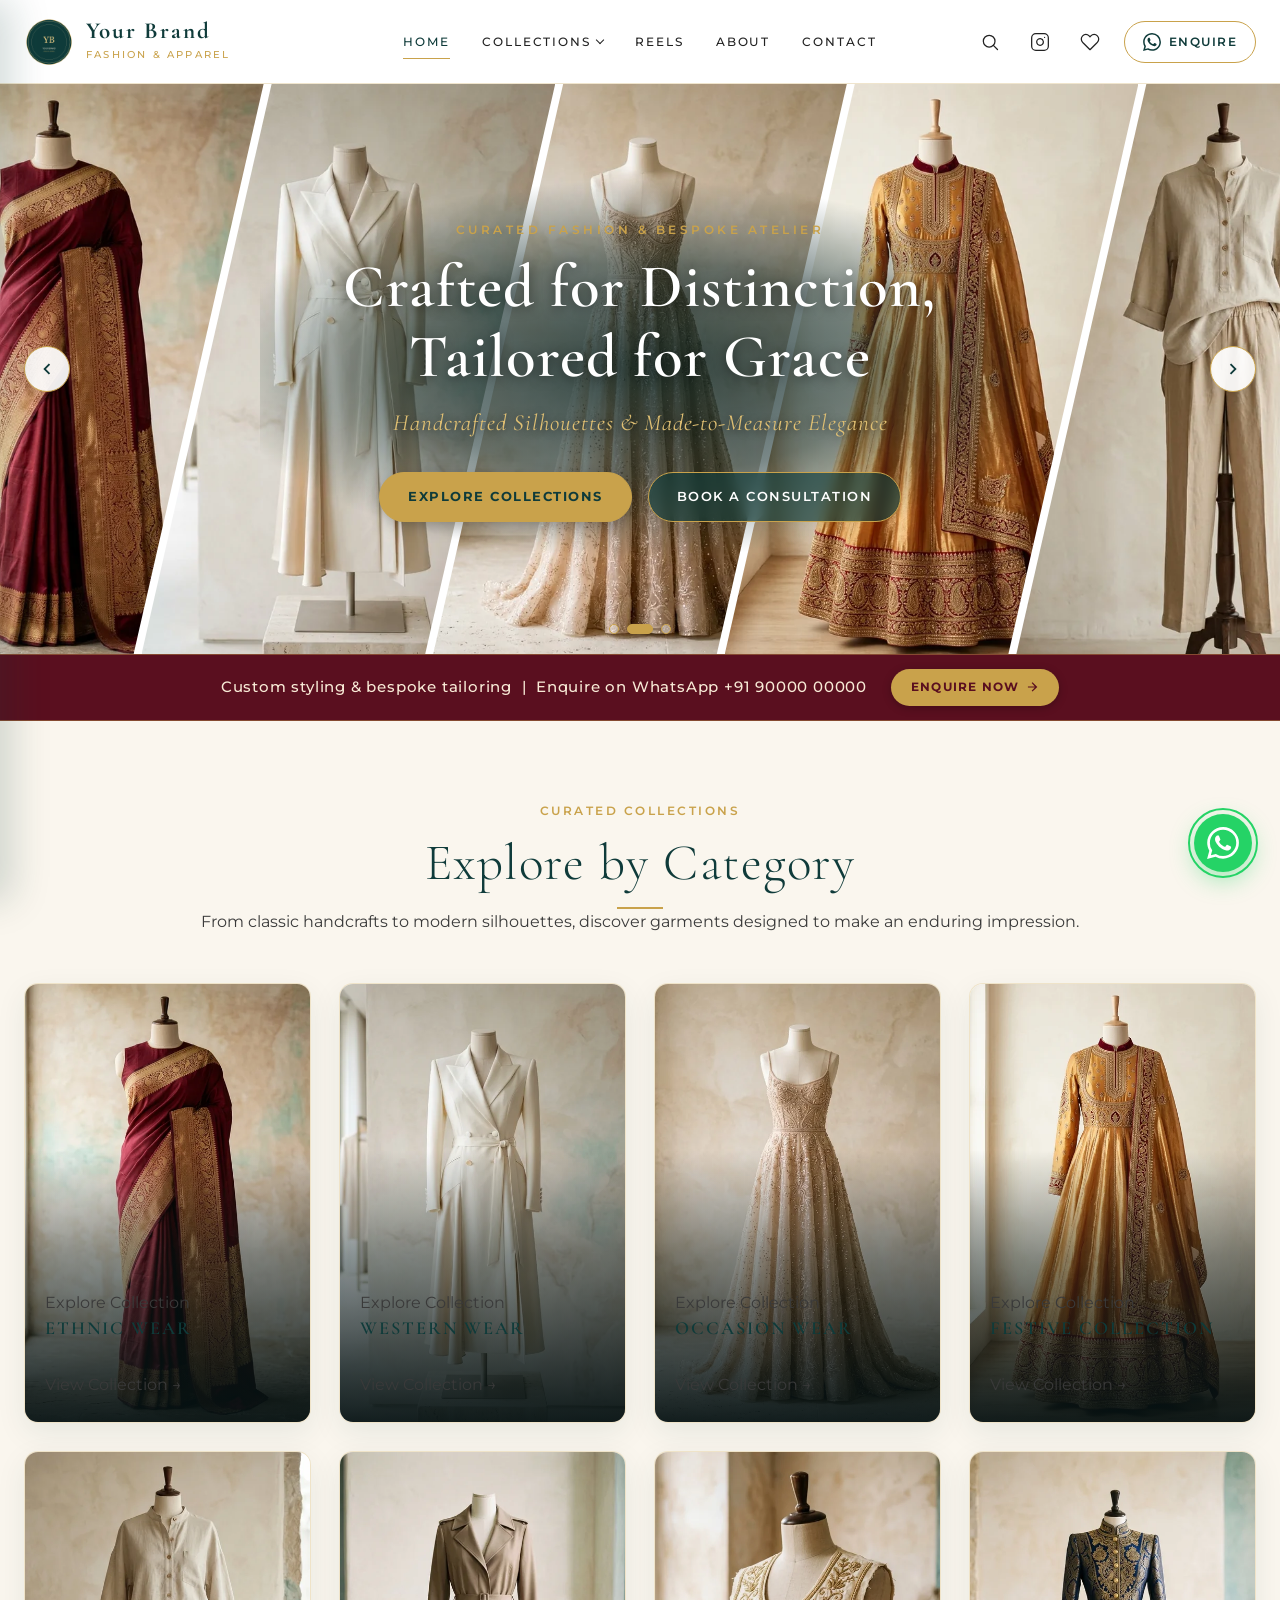
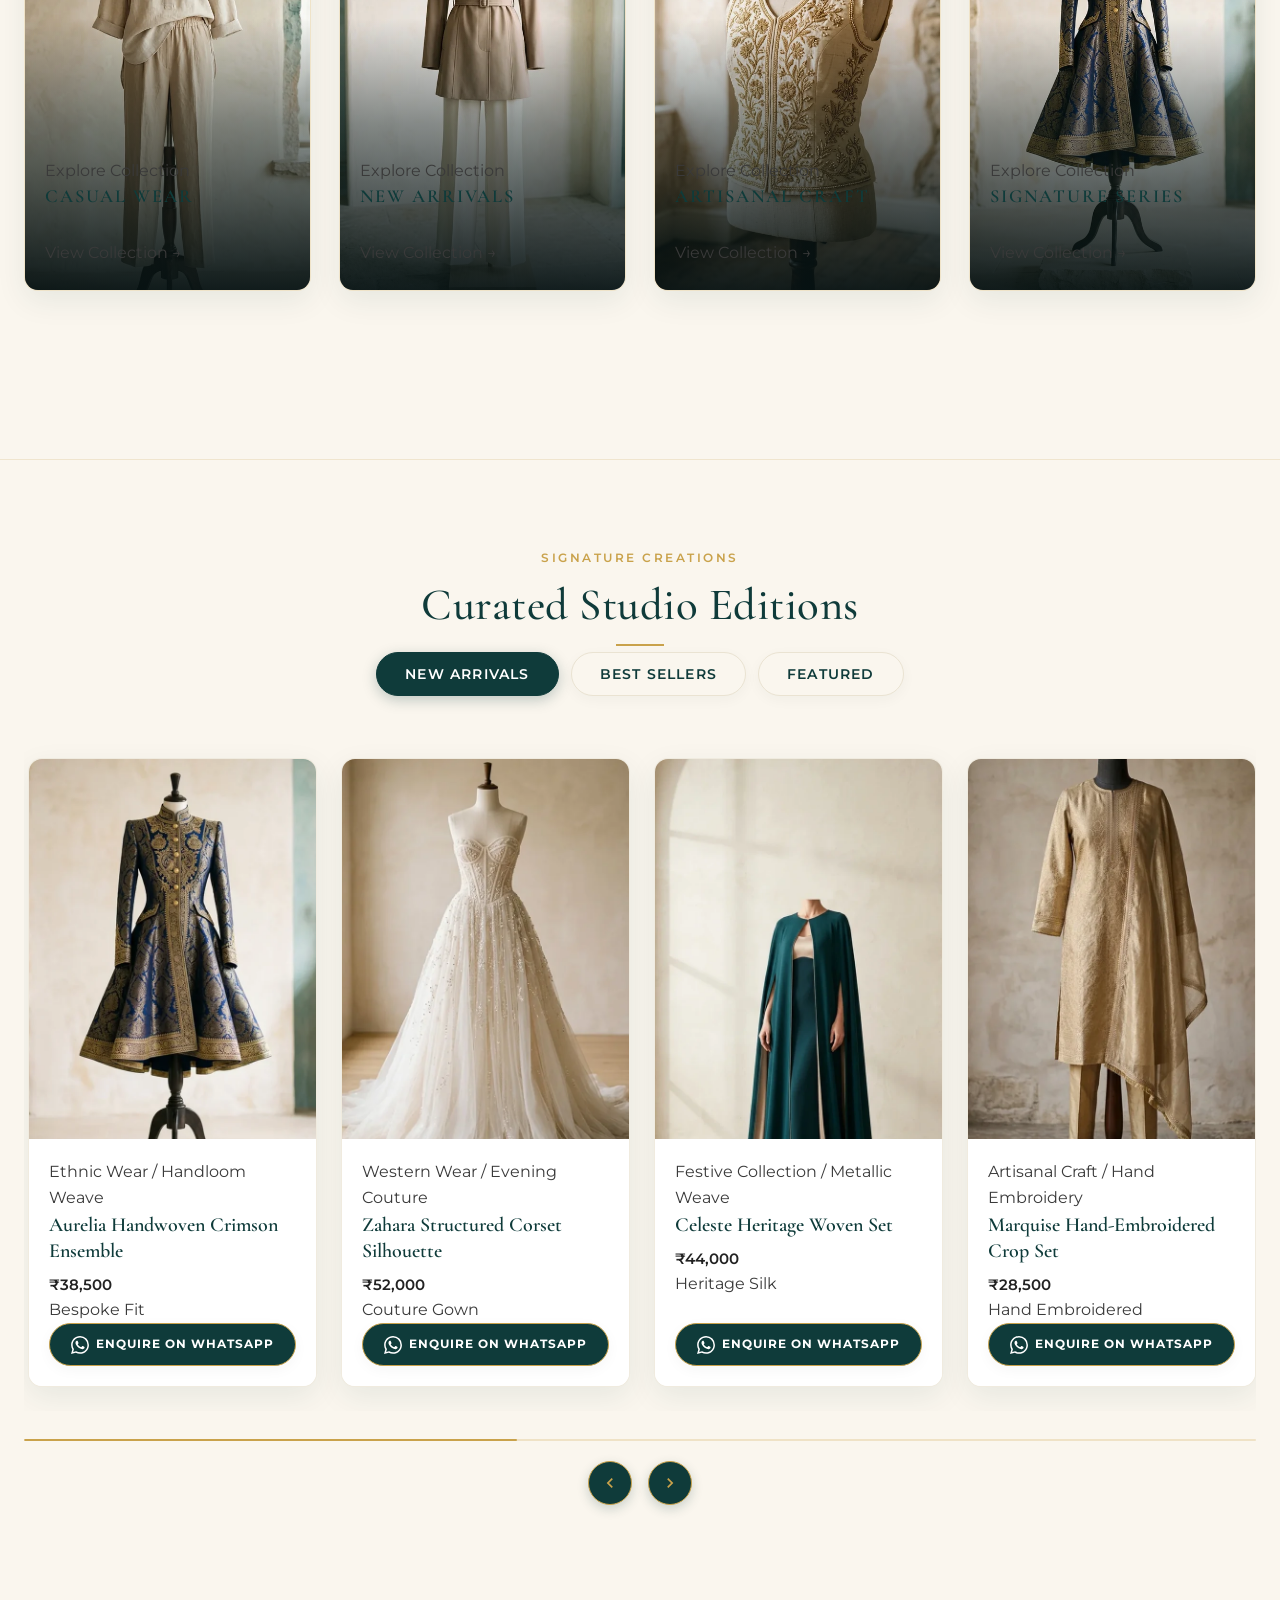
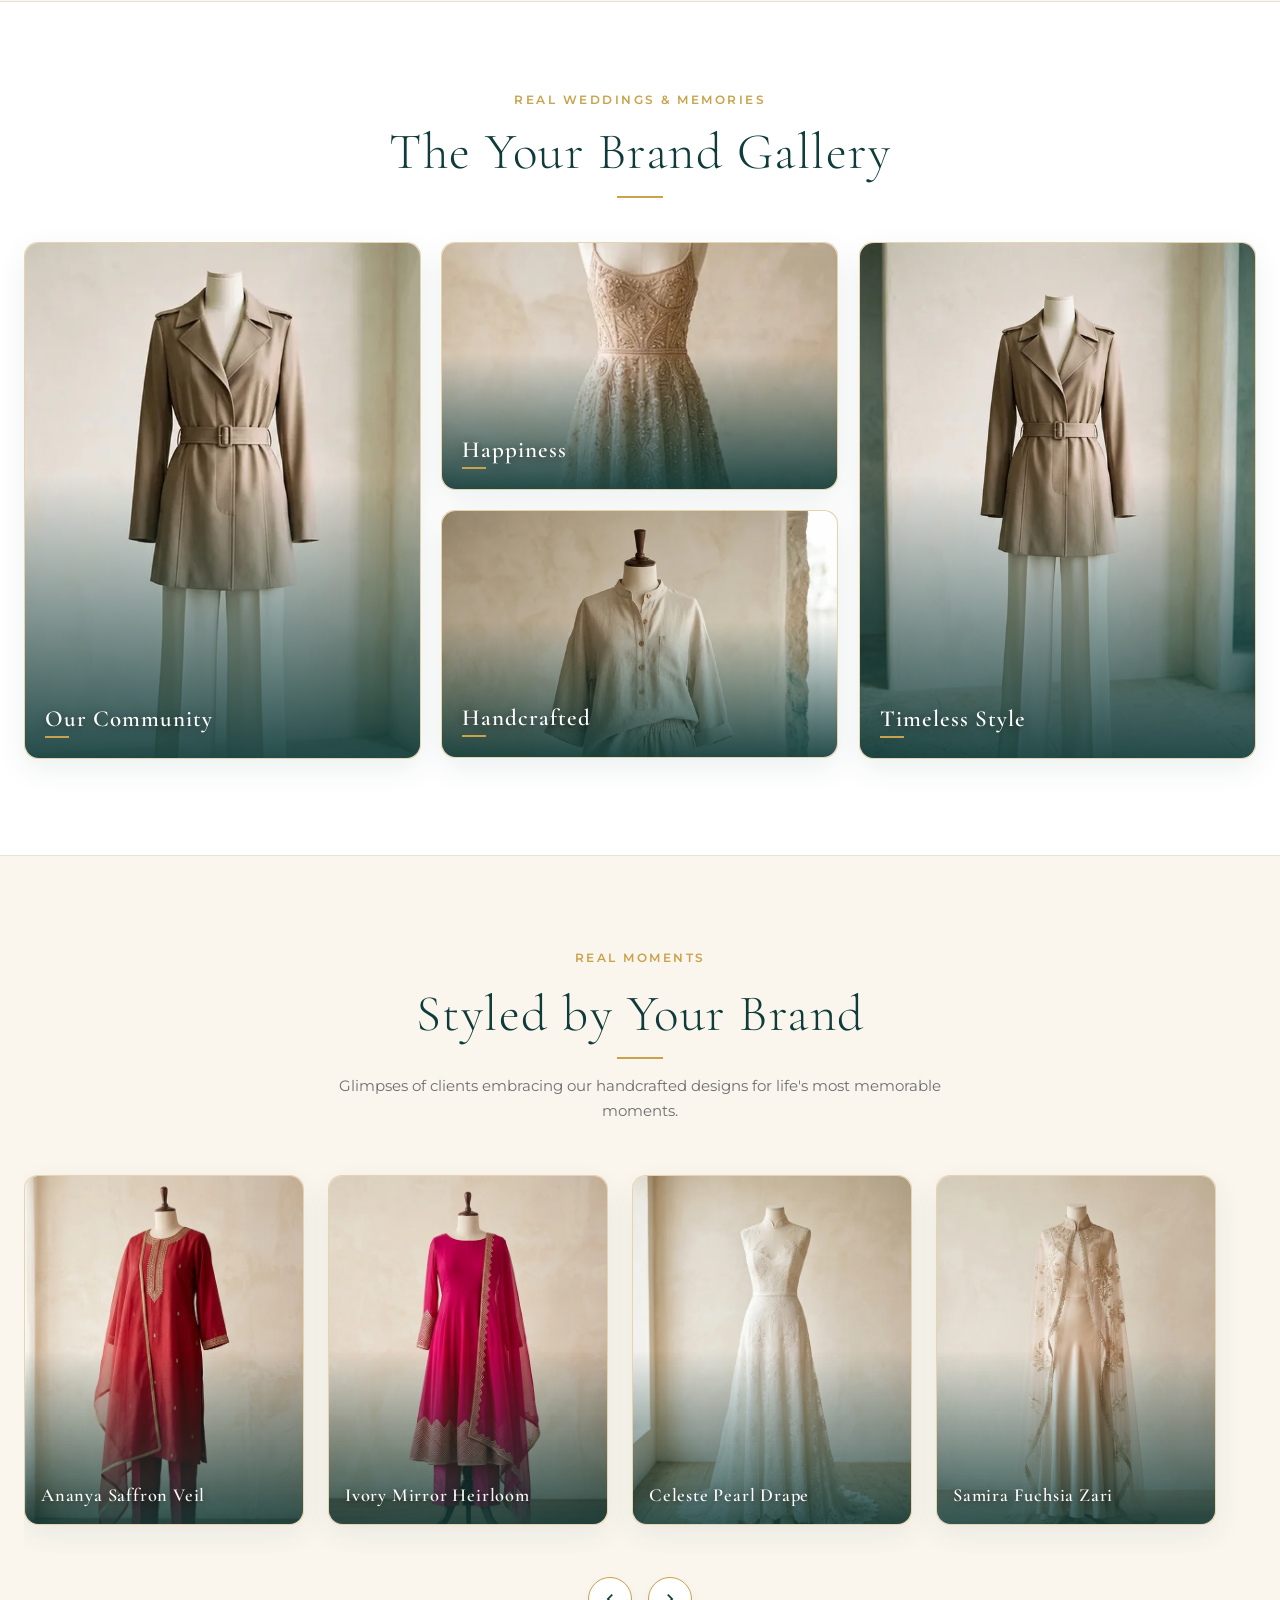
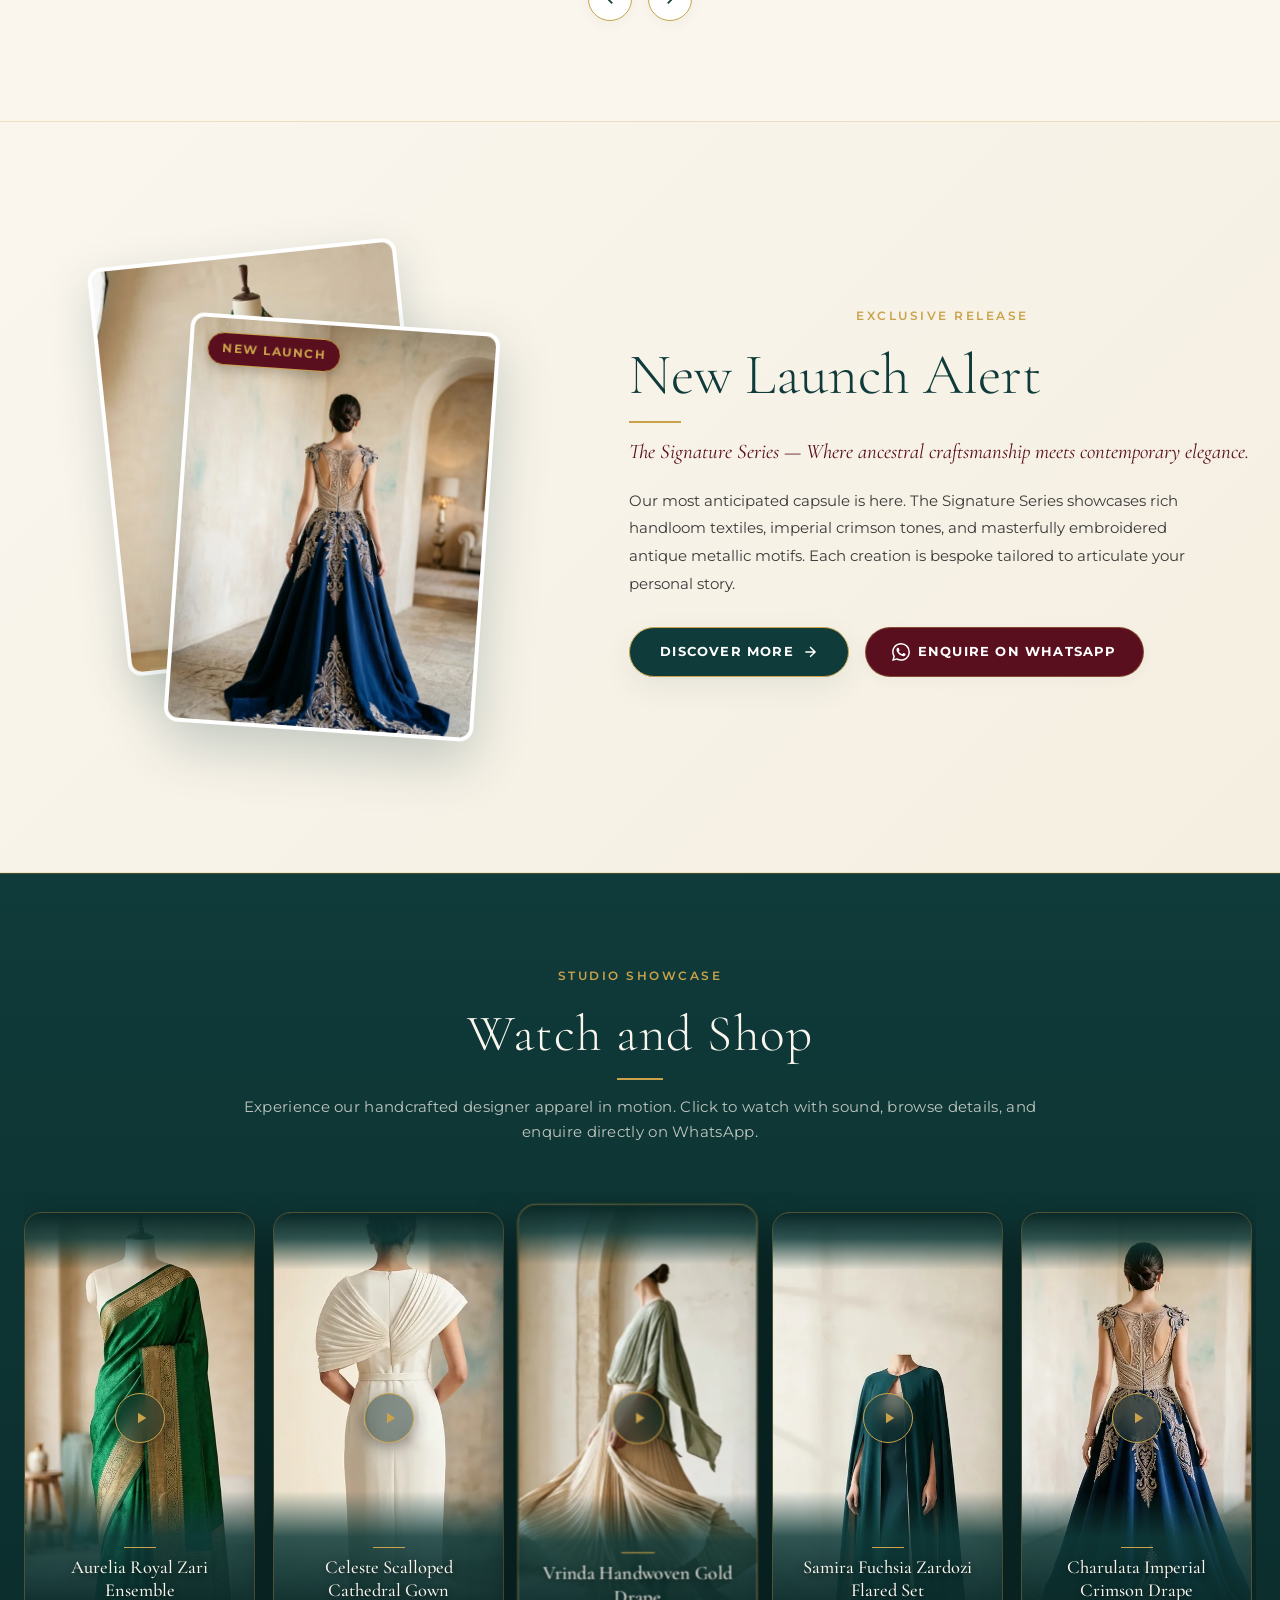
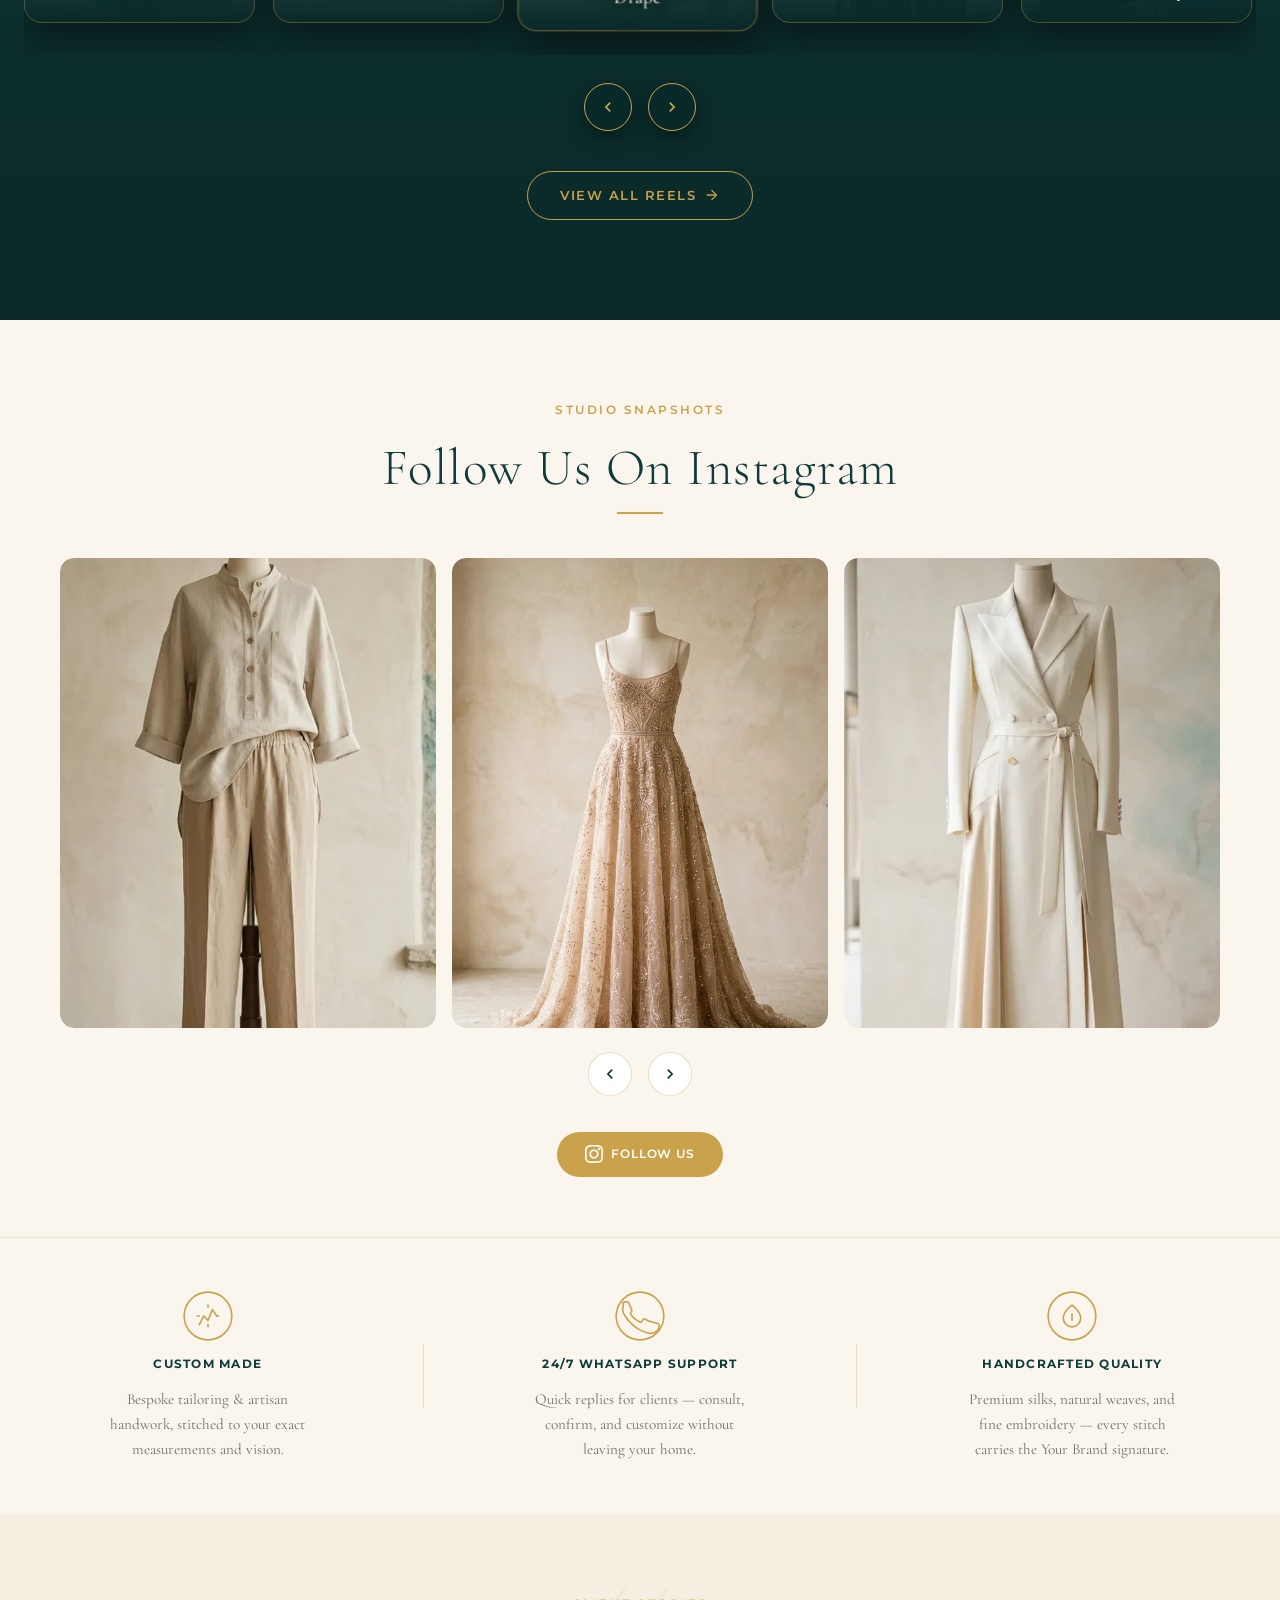
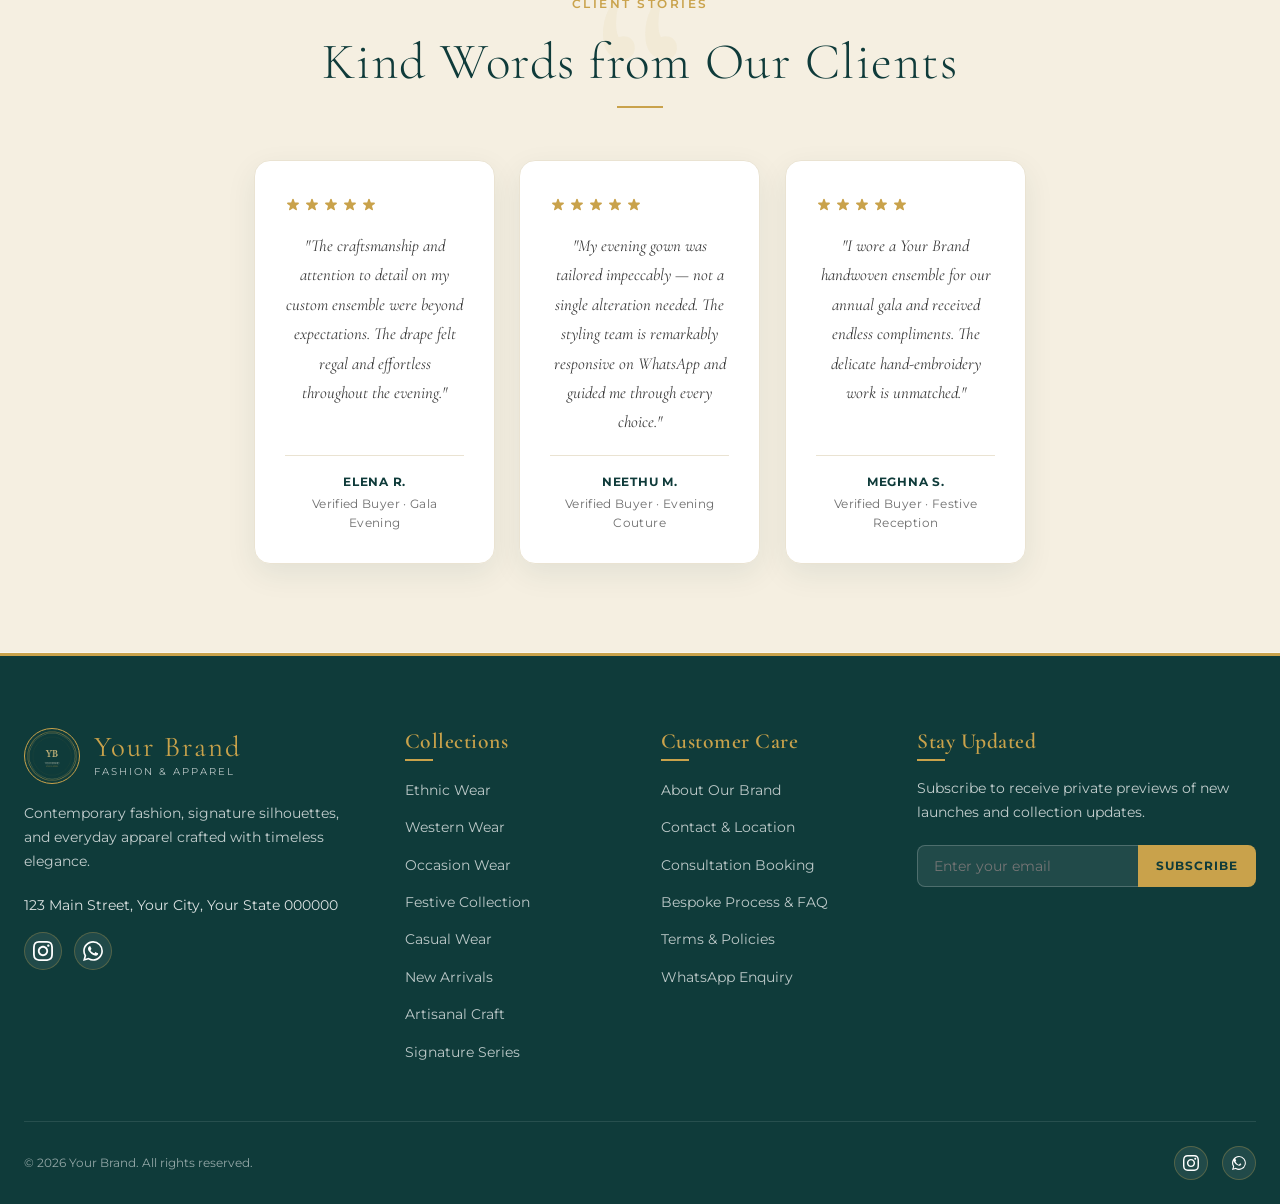
==== commit 3aa86372: "update theme auto" ====
--- a/index.html
+++ b/index.html
@@ -25,7 +25,7 @@
   <meta name="theme-color" content="#0F3B3A">
 
   <!-- Master Stylesheet with cache buster -->
-  <link rel="stylesheet" href="css/style.css?v=7.0">
+  <link rel="stylesheet" href="css/style.css?v=7.1">
 </head>
 <body>
 
@@ -2230,6 +2230,6 @@
   </aside>
 
   <!-- Client Script -->
-  <script src="js/main.js?v=7.0"></script>
+  <script src="js/main.js?v=7.1"></script>
 </body>
 </html>
--- a/css/style.css
+++ b/css/style.css
@@ -4,38 +4,50 @@
 
 :root {
   /* Brand Color Palette */
-  --primary-teal: #0F3B3A;
-  --teal-dark: #0A2928;
+  --primary: #0F3B3A;
+  --primary-dark: #0A2928;
+  --primary-rgb: 15, 59, 58;
+  --accent: #C9A24B;
+  --accent-light: #DFBF73;
+  --accent-rgb: 201, 162, 75;
+  --bg: #FAF6EE;
+  --bg-alt: #F5EFE1;
+  --text: #3A3A3A;
+  --text-muted: #6E6E6E;
+  --on-primary: #FFFFFF;
+
+  /* Brand Aliases & Extended System */
+  --primary-teal: var(--primary);
+  --teal-dark: var(--primary-dark);
   --teal-light: #1A5452;
-  --teal-surface: rgba(15, 59, 58, 0.04);
+  --teal-surface: rgba(var(--primary-rgb), 0.04);
   
-  --accent-gold: #C9A24B;
-  --gold-light: #DFBF73;
+  --accent-gold: var(--accent);
+  --gold-light: var(--accent-light);
   --gold-dark: #A37F2C;
-  --gold-surface: rgba(201, 162, 75, 0.08);
+  --gold-surface: rgba(var(--accent-rgb), 0.08);
 
   --secondary-maroon: #5A0F1F;
   --maroon-dark: #3F0A15;
   --maroon-light: #7A192D;
 
-  --bg-ivory: #FAF6EE;
-  --bg-cream: #F5EFE1;
+  --bg-ivory: var(--bg);
+  --bg-cream: var(--bg-alt);
   --bg-white: #FFFFFF;
 
   --text-charcoal: #222222;
-  --text-body: #3A3A3A;
-  --text-muted: #6E6E6E;
+  --text-body: var(--text);
   --text-light: #999999;
-  --text-white: #FFFFFF;
+  --text-white: var(--on-primary);
 
   --border-soft: #EAE3D2;
-  --border-gold: rgba(201, 162, 75, 0.35);
+  --border-gold: rgba(var(--accent-rgb), 0.35);
 
   /* Elevation Shadows */
-  --shadow-subtle: 0 4px 14px rgba(15, 59, 58, 0.04);
-  --shadow-card: 0 10px 30px rgba(15, 59, 58, 0.08);
-  --shadow-hover: 0 16px 40px rgba(15, 59, 58, 0.14);
-  --shadow-dropdown: 0 20px 50px rgba(15, 59, 58, 0.16);
+  --shadow-subtle: 0 4px 14px rgba(var(--primary-rgb), 0.04);
+  --shadow-card: 0 10px 30px rgba(var(--primary-rgb), 0.08);
+  --shadow-hover: 0 16px 40px rgba(var(--primary-rgb), 0.14);
+  --shadow-dropdown: 0 20px 50px rgba(var(--primary-rgb), 0.16);
 
   /* Radii & Metrics */
   --radius-sm: 8px;
@@ -69,8 +81,8 @@
 
 body {
   font-family: var(--font-sans);
-  background-color: var(--bg-ivory);
-  color: var(--text-body);
+  background-color: var(--bg);
+  color: var(--text);
   line-height: 1.65;
   overflow-x: hidden;
   position: relative;
@@ -112,7 +124,7 @@
    ========================================================================== */
 h1, h2, h3, h4, h5, h6 {
   font-family: var(--font-serif);
-  color: var(--primary-teal);
+  color: var(--primary);
   font-weight: 600;
   line-height: 1.25;
 }
@@ -129,7 +141,7 @@
   font-weight: 600;
   letter-spacing: 2.5px;
   text-transform: uppercase;
-  color: var(--accent-gold);
+  color: var(--accent);
   text-align: center;
   margin: 0 auto 10px;
   width: 100%;
@@ -151,7 +163,7 @@
   font-size: clamp(2rem, 3.5vw, 2.8rem);
   font-weight: 500;
   letter-spacing: 0.5px;
-  color: var(--primary-teal);
+  color: var(--primary);
   position: relative;
   display: inline-block;
   padding-bottom: 12px;
@@ -165,7 +177,7 @@
   transform: translateX(-50%);
   width: 48px;
   height: 2px;
-  background: var(--accent-gold);
+  background: var(--accent);
 }
 
 .section-subtitle {
@@ -187,7 +199,7 @@
   width: 100%;
   height: var(--header-height, 84px);
   background-color: var(--bg-white, #FFFFFF);
-  border-bottom: 1px solid rgba(201, 162, 75, 0.28);
+  border-bottom: 1px solid rgba(var(--accent-rgb), 0.28);
   z-index: 1000;
   padding-left: env(safe-area-inset-left, 0px);
   padding-right: env(safe-area-inset-right, 0px);
@@ -198,7 +210,7 @@
 
 .site-header.scrolled {
   height: var(--header-height-scrolled, 64px);
-  box-shadow: 0 4px 20px rgba(15, 59, 58, 0.08);
+  box-shadow: 0 4px 20px rgba(var(--primary-rgb), 0.08);
 }
 
 .header-inner {
@@ -245,7 +257,7 @@
   font-size: clamp(1.15rem, 1.8vw, 1.55rem);
   font-weight: 700;
   letter-spacing: 2px;
-  color: var(--primary-teal);
+  color: var(--primary);
   line-height: 1;
   white-space: nowrap;
   overflow: hidden;
@@ -258,7 +270,7 @@
   font-weight: 500;
   letter-spacing: 2.2px;
   text-transform: uppercase;
-  color: var(--accent-gold);
+  color: var(--accent);
   margin-top: 3px;
   white-space: nowrap;
   overflow: hidden;
@@ -301,7 +313,7 @@
   left: 0;
   right: 0;
   height: 1px;
-  background-color: var(--accent-gold);
+  background-color: var(--accent);
   transform: scaleX(0);
   transform-origin: center;
   transition: transform 0.3s cubic-bezier(0.16, 1, 0.3, 1);
@@ -309,7 +321,7 @@
 
 .nav-link:hover,
 .nav-link.active {
-  color: var(--primary-teal);
+  color: var(--primary);
   font-weight: 500;
 }
 
@@ -345,9 +357,9 @@
   background: var(--bg-white, #FFFFFF);
   border-radius: 12px;
   padding: 24px;
-  box-shadow: 0 18px 48px rgba(15, 59, 58, 0.12);
-  border: 1px solid rgba(201, 162, 75, 0.2);
-  border-top: 1px solid var(--accent-gold);
+  box-shadow: 0 18px 48px rgba(var(--primary-rgb), 0.12);
+  border: 1px solid rgba(var(--accent-rgb), 0.2);
+  border-top: 1px solid var(--accent);
   opacity: 0;
   visibility: hidden;
   pointer-events: none;
@@ -386,7 +398,7 @@
   gap: 14px;
   padding: 8px 12px;
   border-radius: 8px;
-  background: var(--bg-ivory);
+  background: var(--bg);
   border: 1px solid transparent;
   transition: all var(--transition-fast);
   text-decoration: none;
@@ -394,9 +406,9 @@
 
 .dropdown-card:hover {
   background: #FFFFFF;
-  border-color: var(--accent-gold);
+  border-color: var(--accent);
   transform: translateX(3px);
-  box-shadow: 0 4px 14px rgba(15, 59, 58, 0.06);
+  box-shadow: 0 4px 14px rgba(var(--primary-rgb), 0.06);
 }
 
 .dropdown-thumb {
@@ -416,7 +428,7 @@
   font-family: var(--font-serif);
   font-size: 1.08rem;
   font-weight: 600;
-  color: var(--primary-teal);
+  color: var(--primary);
   line-height: 1.25;
 }
 
@@ -431,7 +443,7 @@
 .dropdown-footer {
   margin-top: 16px;
   padding-top: 14px;
-  border-top: 1px solid rgba(201, 162, 75, 0.2);
+  border-top: 1px solid rgba(var(--accent-rgb), 0.2);
   text-align: center;
 }
 
@@ -441,7 +453,7 @@
   font-weight: 600;
   letter-spacing: 0.12em;
   text-transform: uppercase;
-  color: var(--accent-gold);
+  color: var(--accent);
   display: inline-flex;
   align-items: center;
   gap: 6px;
@@ -450,7 +462,7 @@
 }
 
 .dropdown-footer-link:hover {
-  color: var(--primary-teal);
+  color: var(--primary);
 }
 
 /* Right Header Actions: thin-line icons (search, Instagram, wishlist) matching 20px, 1.5px stroke, 44px tap areas */
@@ -491,8 +503,8 @@
 }
 
 .icon-btn:hover {
-  color: var(--primary-teal);
-  background-color: rgba(15, 59, 58, 0.05);
+  color: var(--primary);
+  background-color: rgba(var(--primary-rgb), 0.05);
 }
 
 .icon-btn:hover svg {
@@ -508,7 +520,7 @@
   top: 4px;
   right: 4px;
   background-color: var(--secondary-maroon);
-  color: #FFFFFF;
+  color: var(--on-primary);
   font-size: 0.65rem;
   font-weight: 700;
   width: 18px;
@@ -528,9 +540,9 @@
   padding: 0 18px;
   height: 42px;
   border-radius: 40px;
-  border: 1px solid var(--accent-gold);
+  border: 1px solid var(--accent);
   background: transparent;
-  color: var(--primary-teal);
+  color: var(--primary);
   font-family: var(--font-sans);
   font-size: 12px;
   font-weight: 600;
@@ -552,13 +564,13 @@
 }
 
 .btn-enquire-pill:hover {
-  background-color: var(--primary-teal);
-  color: #FFFFFF;
-  border-color: var(--primary-teal);
+  background-color: var(--primary);
+  color: var(--on-primary);
+  border-color: var(--primary);
 }
 
 .btn-enquire-pill:hover svg {
-  fill: #FFFFFF;
+  fill: var(--on-primary);
 }
 
 .mobile-toggle {
@@ -599,7 +611,7 @@
 
   .site-header {
     height: 60px !important;
-    border-bottom: 1px solid rgba(201, 162, 75, 0.25);
+    border-bottom: 1px solid rgba(var(--accent-rgb), 0.25);
   }
 
   .site-header.scrolled {
@@ -629,7 +641,7 @@
     border: none;
     cursor: pointer;
     z-index: 10;
-    color: var(--primary-teal);
+    color: var(--primary);
   }
 
   .hamburger-bar {
@@ -723,11 +735,11 @@
     display: inline-flex !important;
     width: 44px;
     height: 44px;
-    color: var(--primary-teal);
+    color: var(--primary);
   }
 
   .mobile-wa-btn:hover {
-    color: var(--accent-gold);
+    color: var(--accent);
   }
 }
 
@@ -737,7 +749,7 @@
 .mobile-drawer-overlay {
   position: fixed;
   inset: 0;
-  background: rgba(15, 59, 58, 0.55);
+  background: rgba(var(--primary-rgb), 0.55);
   backdrop-filter: blur(4px);
   -webkit-backdrop-filter: blur(4px);
   z-index: 2001;
@@ -760,9 +772,9 @@
   max-width: 360px;
   height: 100%;
   height: 100dvh;
-  background-color: var(--bg-ivory, #FAF6EE);
+  background-color: var(--bg);
   z-index: 2002;
-  box-shadow: 12px 0 36px rgba(15, 59, 58, 0.18);
+  box-shadow: 12px 0 36px rgba(var(--primary-rgb), 0.18);
   display: flex;
   flex-direction: column;
   transform: translateX(-100%);
@@ -785,7 +797,7 @@
   align-items: center;
   justify-content: space-between;
   padding-bottom: 18px;
-  border-bottom: 1px solid rgba(201, 162, 75, 0.3);
+  border-bottom: 1px solid rgba(var(--accent-rgb), 0.3);
   flex-shrink: 0;
 }
 
@@ -801,7 +813,7 @@
   font-size: clamp(1.2rem, 4.2vw, 1.55rem);
   font-weight: 700;
   letter-spacing: 2px;
-  color: var(--primary-teal);
+  color: var(--primary);
   line-height: 1;
   white-space: nowrap;
   overflow: hidden;
@@ -814,7 +826,7 @@
   font-weight: 500;
   letter-spacing: 2px;
   text-transform: uppercase;
-  color: var(--accent-gold);
+  color: var(--accent);
   margin-top: 3px;
   white-space: nowrap;
   overflow: hidden;
@@ -829,7 +841,7 @@
   justify-content: center;
   font-size: 2rem;
   line-height: 1;
-  color: var(--primary-teal);
+  color: var(--primary);
   background: transparent;
   border: none;
   cursor: pointer;
@@ -850,7 +862,7 @@
 }
 
 .drawer-nav-item {
-  border-bottom: 1px solid rgba(201, 162, 75, 0.3);
+  border-bottom: 1px solid rgba(var(--accent-rgb), 0.3);
   opacity: 0;
   transform: translateX(-16px);
   transition: opacity 0.35s ease, transform 0.35s cubic-bezier(0.16, 1, 0.3, 1);
@@ -877,7 +889,7 @@
   font-family: var(--font-serif);
   font-size: 26px;
   font-weight: 500;
-  color: var(--primary-teal);
+  color: var(--primary);
   text-decoration: none;
   padding: 14px 0;
   background: transparent;
@@ -891,14 +903,14 @@
 .drawer-link.active,
 .drawer-accordion-btn:hover,
 .drawer-accordion-btn.active {
-  color: var(--accent-gold);
+  color: var(--accent);
 }
 
 .drawer-accordion-btn .nav-arrow {
   width: 9px;
   height: 9px;
-  border-right: 2px solid var(--accent-gold);
-  border-bottom: 2px solid var(--accent-gold);
+  border-right: 2px solid var(--accent);
+  border-bottom: 2px solid var(--accent);
   transform: rotate(45deg);
   transition: transform 0.25s ease;
   margin-right: 6px;
@@ -927,8 +939,8 @@
 }
 
 .drawer-sublink-card:hover {
-  background: rgba(201, 162, 75, 0.1);
-  color: var(--primary-teal);
+  background: rgba(var(--accent-rgb), 0.1);
+  color: var(--primary);
 }
 
 .drawer-sublink-thumb {
@@ -951,7 +963,7 @@
   font-weight: 600;
   letter-spacing: 0.08em;
   text-transform: uppercase;
-  color: var(--accent-gold);
+  color: var(--accent);
   padding: 8px 8px;
   text-decoration: none;
   display: inline-flex;
@@ -961,7 +973,7 @@
 }
 
 .drawer-sublink-all:hover {
-  color: var(--primary-teal);
+  color: var(--primary);
 }
 
 /* Bottom of drawer: full-width teal Enquire button, phone link, and Instagram */
@@ -982,8 +994,8 @@
   width: 100%;
   min-height: 48px;
   padding: 12px 20px;
-  background-color: var(--primary-teal);
-  color: #FFFFFF;
+  background-color: var(--primary);
+  color: var(--on-primary);
   border-radius: 40px;
   font-family: var(--font-sans);
   font-size: 0.82rem;
@@ -991,7 +1003,7 @@
   letter-spacing: 0.08em;
   text-transform: uppercase;
   text-decoration: none;
-  border: 1px solid var(--accent-gold);
+  border: 1px solid var(--accent);
   transition: background-color var(--transition-fast);
   box-sizing: border-box;
 }
@@ -999,12 +1011,12 @@
 .drawer-wa-btn svg {
   width: 18px;
   height: 18px;
-  fill: #FFFFFF;
+  fill: var(--on-primary);
   flex-shrink: 0;
 }
 
 .drawer-wa-btn:hover {
-  background-color: var(--teal-dark);
+  background-color: var(--primary-dark);
 }
 
 .drawer-contact-strip {
@@ -1022,7 +1034,7 @@
   font-size: 0.88rem;
   font-weight: 600;
   letter-spacing: 0.05em;
-  color: var(--primary-teal);
+  color: var(--primary);
   text-decoration: none;
   min-height: 44px;
 }
@@ -1030,7 +1042,7 @@
 .drawer-phone-link svg {
   width: 16px;
   height: 16px;
-  stroke: var(--accent-gold);
+  stroke: var(--accent);
   stroke-width: 1.5;
   fill: none;
   stroke-linecap: round;
@@ -1061,7 +1073,7 @@
 
 .drawer-phone-link:hover,
 .drawer-insta-link:hover {
-  color: var(--accent-gold);
+  color: var(--accent);
 }
 
 /* ==========================================================================
@@ -1070,7 +1082,7 @@
 .search-modal-overlay {
   position: fixed;
   inset: 0;
-  background: rgba(15, 59, 58, 0.92);
+  background: rgba(var(--primary-rgb), 0.92);
   backdrop-filter: blur(10px);
   z-index: 2000;
   opacity: 0;
@@ -1110,7 +1122,7 @@
 .search-title {
   font-family: var(--font-serif);
   font-size: 1.8rem;
-  color: var(--primary-teal);
+  color: var(--primary);
   margin-bottom: 20px;
   text-align: center;
 }
@@ -1133,8 +1145,8 @@
 }
 
 .search-input:focus {
-  border-color: var(--accent-gold);
-  box-shadow: 0 0 0 3px rgba(201, 162, 75, 0.15);
+  border-color: var(--accent);
+  box-shadow: 0 0 0 3px rgba(var(--accent-rgb), 0.15);
 }
 
 /* ==========================================================================
@@ -1144,7 +1156,7 @@
   position: relative;
   width: 100%;
   overflow: hidden;
-  background-color: #FFFFFF;
+  background-color: var(--on-primary);
 }
 
 .hero-slider {
@@ -1184,7 +1196,7 @@
   width: calc(100% + var(--slant) * 2 + 40px);
   margin-left: calc(-1 * var(--slant) - 20px);
   height: 100%;
-  background-color: #FFFFFF; /* Crisp white gaps */
+  background-color: var(--on-primary); /* Crisp white gaps */
   position: relative;
 }
 
@@ -1284,7 +1296,7 @@
   font-weight: 600;
   letter-spacing: 3.5px;
   text-transform: uppercase;
-  color: var(--accent-gold);
+  color: var(--accent);
   margin-bottom: 12px;
 }
 
@@ -1294,7 +1306,7 @@
   font-weight: 600;
   letter-spacing: 1px;
   line-height: 1.15;
-  color: #FFFFFF;
+  color: var(--on-primary);
   margin-bottom: 12px;
   text-shadow: 0 2px 12px rgba(0, 0, 0, 0.5);
 }
@@ -1304,7 +1316,7 @@
   font-style: italic;
   font-size: clamp(1.15rem, 2vw, 1.45rem);
   letter-spacing: 1px;
-  color: var(--gold-light);
+  color: var(--accent-light);
   margin-bottom: 30px;
   text-shadow: 0 1px 8px rgba(0, 0, 0, 0.6);
 }
@@ -1321,8 +1333,8 @@
   display: inline-flex;
   align-items: center;
   justify-content: center;
-  background-color: var(--accent-gold);
-  color: var(--primary-teal);
+  background-color: var(--accent);
+  color: var(--primary);
   padding: 13px 28px;
   border-radius: var(--radius-pill);
   font-size: 0.82rem;
@@ -1331,13 +1343,13 @@
   text-transform: uppercase;
   transition: all var(--transition-fast);
   box-shadow: 0 4px 16px rgba(0, 0, 0, 0.25);
-  border: 1px solid var(--accent-gold);
+  border: 1px solid var(--accent);
 }
 
 .btn-hero-primary:hover {
-  background-color: #FFFFFF;
-  color: var(--primary-teal);
-  border-color: #FFFFFF;
+  background-color: var(--on-primary);
+  color: var(--primary);
+  border-color: var(--on-primary);
   transform: translateY(-2px);
   box-shadow: 0 8px 24px rgba(0, 0, 0, 0.3);
 }
@@ -1346,8 +1358,8 @@
   display: inline-flex;
   align-items: center;
   justify-content: center;
-  background-color: rgba(15, 59, 58, 0.65);
-  color: #FFFFFF;
+  background-color: rgba(var(--primary-rgb), 0.65);
+  color: var(--on-primary);
   padding: 13px 28px;
   border-radius: var(--radius-pill);
   font-size: 0.82rem;
@@ -1355,13 +1367,13 @@
   letter-spacing: 1.5px;
   text-transform: uppercase;
   transition: all var(--transition-fast);
-  border: 1.5px solid var(--accent-gold);
+  border: 1.5px solid var(--accent);
   backdrop-filter: blur(6px);
 }
 
 .btn-hero-secondary:hover {
-  background-color: var(--accent-gold);
-  color: var(--primary-teal);
+  background-color: var(--accent);
+  color: var(--primary);
   transform: translateY(-2px);
 }
 
@@ -1374,8 +1386,8 @@
   height: 46px;
   border-radius: 50%;
   background: rgba(255, 255, 255, 0.92);
-  border: 1.5px solid var(--accent-gold);
-  color: var(--primary-teal);
+  border: 1.5px solid var(--accent);
+  color: var(--primary);
   display: flex;
   align-items: center;
   justify-content: center;
@@ -1386,8 +1398,8 @@
 }
 
 .hero-arrow:hover {
-  background-color: var(--primary-teal);
-  color: var(--accent-gold);
+  background-color: var(--primary);
+  color: var(--accent);
   transform: translateY(-50%) scale(1.08);
 }
 
@@ -1421,13 +1433,13 @@
   height: 10px;
   border-radius: 50%;
   background: rgba(255, 255, 255, 0.45);
-  border: 1.5px solid var(--accent-gold);
+  border: 1.5px solid var(--accent);
   cursor: pointer;
   transition: all var(--transition-fast);
 }
 
 .hero-dot.active {
-  background-color: var(--accent-gold);
+  background-color: var(--accent);
   width: 26px;
   border-radius: 10px;
 }
@@ -1437,10 +1449,10 @@
    ========================================================================== */
 .announcement-strip {
   background-color: var(--secondary-maroon);
-  color: var(--accent-gold);
+  color: var(--accent);
   padding: 14px 20px;
-  border-top: 1px solid rgba(201, 162, 75, 0.4);
-  border-bottom: 1px solid rgba(201, 162, 75, 0.4);
+  border-top: 1px solid rgba(var(--accent-rgb), 0.4);
+  border-bottom: 1px solid rgba(var(--accent-rgb), 0.4);
   position: relative;
   z-index: 5;
 }
@@ -1466,7 +1478,7 @@
   display: inline-flex;
   align-items: center;
   gap: 6px;
-  background-color: var(--accent-gold);
+  background-color: var(--accent);
   color: var(--secondary-maroon);
   padding: 8px 20px;
   border-radius: var(--radius-pill);
@@ -1480,7 +1492,7 @@
 }
 
 .announcement-btn:hover {
-  background-color: #FFFFFF;
+  background-color: var(--on-primary);
   color: var(--secondary-maroon);
   transform: translateY(-1px);
   box-shadow: 0 4px 12px rgba(0, 0, 0, 0.3);
@@ -1491,7 +1503,7 @@
    ========================================================================== */
 .collections-section {
   padding: 80px 0 88px;
-  background-color: var(--bg-ivory);
+  background-color: var(--bg);
 }
 
 .collections-header {
@@ -1504,7 +1516,7 @@
   font-weight: 300; /* Light weight heading */
   font-size: clamp(2.3rem, 4vw, 3.2rem);
   letter-spacing: 1.5px;
-  color: var(--primary-teal);
+  color: var(--primary);
   position: relative;
   display: inline-block;
   padding-bottom: 14px;
@@ -1518,7 +1530,7 @@
   transform: translateX(-50%);
   width: 46px; /* Short gold underline */
   height: 2px;
-  background-color: var(--accent-gold);
+  background-color: var(--accent);
 }
 
 .collections-grid {
@@ -1534,7 +1546,7 @@
   overflow: hidden;
   box-shadow: var(--shadow-card);
   display: block;
-  background-color: var(--bg-cream);
+  background-color: var(--bg-alt);
   transition: box-shadow var(--transition-smooth), transform var(--transition-smooth);
 }
 
@@ -1622,21 +1634,21 @@
   font-size: 0.92rem;
   letter-spacing: 2px;
   text-transform: uppercase; /* White uppercase Montserrat */
-  color: #FFFFFF;
+  color: var(--on-primary);
   line-height: 1.3;
   margin: 0;
   transition: color var(--transition-fast);
 }
 
 .collection-card:hover .collection-card-title {
-  color: var(--gold-light);
+  color: var(--accent-light);
 }
 
 .collection-card-divider {
   display: block;
   width: 26px;
   height: 1.5px;
-  background-color: var(--accent-gold);
+  background-color: var(--accent);
   margin: 6px 0;
   transition: width 0.3s ease;
 }
@@ -1649,7 +1661,7 @@
   font-family: var(--font-sans);
   font-size: 0.72rem;
   font-weight: 500;
-  color: var(--accent-gold);
+  color: var(--accent);
   letter-spacing: 0.8px;
   display: inline-flex;
   align-items: center;
@@ -1666,8 +1678,8 @@
   align-items: center;
   justify-content: center;
   gap: 7px;
-  background-color: var(--primary-teal);
-  color: #FFFFFF;
+  background-color: var(--primary);
+  color: var(--on-primary);
   padding: 10px 16px;
   border-radius: var(--radius-pill);
   font-family: var(--font-sans);
@@ -1675,7 +1687,7 @@
   font-weight: 700;
   letter-spacing: 1px;
   text-transform: uppercase;
-  border: 1px solid var(--accent-gold);
+  border: 1px solid var(--accent);
   transition: all var(--transition-fast);
   margin-top: auto;
   box-shadow: var(--shadow-subtle);
@@ -1686,26 +1698,26 @@
   width: 18px;
   height: 18px;
   flex-shrink: 0;
-  fill: #FFFFFF;
+  fill: var(--on-primary);
   transition: fill var(--transition-fast);
 }
 
 .btn-product-enquire:hover {
-  background-color: var(--accent-gold);
-  color: var(--primary-teal);
-  border-color: var(--primary-teal);
+  background-color: var(--accent);
+  color: var(--primary);
+  border-color: var(--primary);
   transform: translateY(-2px);
-  box-shadow: 0 4px 14px rgba(201, 162, 75, 0.3);
+  box-shadow: 0 4px 14px rgba(var(--accent-rgb), 0.3);
 }
 
 .btn-product-enquire:hover svg {
-  fill: var(--primary-teal);
+  fill: var(--primary);
 }
 
 .products-section {
   padding: 88px 0 96px;
-  background-color: var(--bg-ivory);
-  border-top: 1px solid rgba(201, 162, 75, 0.2);
+  background-color: var(--bg);
+  border-top: 1px solid rgba(var(--accent-rgb), 0.2);
   position: relative;
 }
 
@@ -1721,7 +1733,7 @@
   font-weight: 300; /* Light weight heading */
   font-size: clamp(2.3rem, 4vw, 3.2rem);
   letter-spacing: 1.5px;
-  color: var(--primary-teal);
+  color: var(--primary);
   position: relative;
   display: inline-block;
   padding-bottom: 14px;
@@ -1735,7 +1747,7 @@
   transform: translateX(-50%);
   width: 46px; /* Short gold underline */
   height: 2px;
-  background-color: var(--accent-gold);
+  background-color: var(--accent);
 }
 
 /* Tabs: three rounded pill buttons */
@@ -1763,8 +1775,8 @@
   text-transform: uppercase;
   padding: 12px 28px;
   border-radius: var(--radius-pill);
-  color: var(--primary-teal);
-  background-color: var(--bg-ivory); /* Inactive: light ivory */
+  color: var(--primary);
+  background-color: var(--bg); /* Inactive: light ivory */
   border: 1px solid var(--border-soft);
   transition: all var(--transition-fast);
   cursor: pointer;
@@ -1773,19 +1785,19 @@
 
 .product-tab-btn:hover {
   background-color: #F3ECE0;
-  border-color: var(--accent-gold);
-  color: var(--primary-teal);
+  border-color: var(--accent);
+  color: var(--primary);
 }
 
 .product-tab-btn.active {
-  background-color: var(--primary-teal); /* Active: teal */
-  color: #FFFFFF; /* White text */
-  border-color: var(--primary-teal);
-  box-shadow: 0 4px 14px rgba(15, 59, 58, 0.25);
+  background-color: var(--primary); /* Active: teal */
+  color: var(--on-primary); /* White text */
+  border-color: var(--primary);
+  box-shadow: 0 4px 14px rgba(var(--primary-rgb), 0.25);
 }
 
 .product-tab-btn:focus-visible {
-  outline: 2px solid var(--accent-gold);
+  outline: 2px solid var(--accent);
   outline-offset: 3px;
 }
 
@@ -1872,7 +1884,7 @@
   width: 100%;
   height: 380px;
   overflow: hidden;
-  background-color: var(--bg-cream);
+  background-color: var(--bg-alt);
 }
 
 .product-img {
@@ -1898,13 +1910,13 @@
   border-radius: 50%;
   background: rgba(255, 255, 255, 0.92);
   backdrop-filter: blur(6px);
-  border: 1px solid var(--accent-gold);
+  border: 1px solid var(--accent);
   display: flex;
   align-items: center;
   justify-content: center;
   cursor: pointer;
   z-index: 5;
-  color: var(--accent-gold);
+  color: var(--accent);
   transition: all var(--transition-fast);
   box-shadow: 0 4px 10px rgba(0, 0, 0, 0.12);
 }
@@ -1934,7 +1946,7 @@
 }
 
 .product-heart-btn:focus-visible {
-  outline: 2px solid var(--accent-gold);
+  outline: 2px solid var(--accent);
   outline-offset: 2px;
 }
 
@@ -1964,8 +1976,8 @@
   justify-content: center;
   gap: 8px;
   width: 100%;
-  background-color: var(--primary-teal);
-  color: #FFFFFF;
+  background-color: var(--primary);
+  color: var(--on-primary);
   padding: 11px 16px;
   border-radius: var(--radius-pill);
   font-family: var(--font-sans);
@@ -1973,8 +1985,8 @@
   font-weight: 700;
   letter-spacing: 1px;
   text-transform: uppercase;
-  border: 1px solid var(--accent-gold);
-  box-shadow: 0 4px 14px rgba(15, 59, 58, 0.35);
+  border: 1px solid var(--accent);
+  box-shadow: 0 4px 14px rgba(var(--primary-rgb), 0.35);
   transition: all var(--transition-fast);
   text-decoration: none;
 }
@@ -1986,15 +1998,15 @@
 }
 
 .btn-product-wa:hover {
-  background-color: var(--accent-gold);
-  color: var(--primary-teal);
-  border-color: var(--primary-teal);
+  background-color: var(--accent);
+  color: var(--primary);
+  border-color: var(--primary);
   transform: translateY(-2px);
-  box-shadow: 0 6px 18px rgba(201, 162, 75, 0.4);
+  box-shadow: 0 6px 18px rgba(var(--accent-rgb), 0.4);
 }
 
 .btn-product-wa:focus-visible {
-  outline: 2px solid var(--accent-gold);
+  outline: 2px solid var(--accent);
   outline-offset: 2px;
 }
 
@@ -2013,7 +2025,7 @@
   font-weight: 600;
   letter-spacing: 1.5px;
   text-transform: uppercase;
-  color: var(--accent-gold); /* Small gold category label */
+  color: var(--accent); /* Small gold category label */
   margin-bottom: 6px;
   display: block;
 }
@@ -2022,7 +2034,7 @@
   font-family: var(--font-serif);
   font-size: 1.25rem;
   font-weight: 600;
-  color: var(--primary-teal);
+  color: var(--primary);
   line-height: 1.3;
   margin-bottom: 8px;
 }
@@ -2049,7 +2061,7 @@
   width: 100%;
   flex: none;
   height: 2px;
-  background: rgba(201, 162, 75, 0.25);
+  background: rgba(var(--accent-rgb), 0.25);
   border-radius: 2px;
   position: relative;
   overflow: hidden;
@@ -2061,7 +2073,7 @@
   left: 0;
   height: 100%;
   width: 25%;
-  background-color: var(--accent-gold);
+  background-color: var(--accent);
   border-radius: 2px;
   transition: transform 0.1s ease-out;
 }
@@ -2079,15 +2091,15 @@
   width: 44px;
   height: 44px;
   border-radius: 50%;
-  background-color: var(--primary-teal); /* Teal */
-  border: 1.5px solid var(--accent-gold); /* Gold border */
-  color: var(--accent-gold);
+  background-color: var(--primary); /* Teal */
+  border: 1.5px solid var(--accent); /* Gold border */
+  color: var(--accent);
   display: flex;
   align-items: center;
   justify-content: center;
   cursor: pointer;
   transition: all var(--transition-fast);
-  box-shadow: 0 4px 12px rgba(15, 59, 58, 0.2);
+  box-shadow: 0 4px 12px rgba(var(--primary-rgb), 0.2);
 }
 
 .carousel-arrow svg {
@@ -2097,14 +2109,14 @@
 }
 
 .carousel-arrow:hover {
-  background-color: var(--accent-gold);
-  color: var(--primary-teal);
-  border-color: var(--primary-teal);
+  background-color: var(--accent);
+  color: var(--primary);
+  border-color: var(--primary);
   transform: scale(1.08);
 }
 
 .carousel-arrow:focus-visible {
-  outline: 2px solid var(--accent-gold);
+  outline: 2px solid var(--accent);
   outline-offset: 2px;
 }
 
@@ -2152,7 +2164,7 @@
 .quickview-modal-overlay {
   position: fixed;
   inset: 0;
-  background: rgba(15, 59, 58, 0.88);
+  background: rgba(var(--primary-rgb), 0.88);
   backdrop-filter: blur(8px);
   z-index: 2500;
   opacity: 0;
@@ -2218,7 +2230,7 @@
   border-radius: var(--radius-card);
   overflow: hidden;
   height: 460px;
-  background: var(--bg-cream);
+  background: var(--bg-alt);
   box-shadow: var(--shadow-card);
 }
 
@@ -2238,7 +2250,7 @@
   font-family: var(--font-serif);
   font-size: 2rem;
   font-weight: 600;
-  color: var(--primary-teal);
+  color: var(--primary);
   line-height: 1.2;
   margin: 6px 0 12px;
 }
@@ -2253,7 +2265,7 @@
 .quickview-price {
   font-size: 1.4rem;
   font-weight: 700;
-  color: var(--primary-teal);
+  color: var(--primary);
 }
 
 .quickview-tag {
@@ -2270,7 +2282,7 @@
 
 .quickview-desc {
   font-size: 0.94rem;
-  color: var(--text-body);
+  color: var(--text);
   line-height: 1.7;
   margin-bottom: 22px;
 }
@@ -2281,7 +2293,7 @@
   gap: 10px;
   margin-bottom: 28px;
   padding: 16px;
-  background: var(--bg-ivory);
+  background: var(--bg);
   border-radius: var(--radius-card);
   border: 1px solid var(--border-soft);
 }
@@ -2291,13 +2303,13 @@
   align-items: center;
   gap: 10px;
   font-size: 0.85rem;
-  color: var(--text-body);
+  color: var(--text);
 }
 
 .qv-feature-item svg {
   width: 16px;
   height: 16px;
-  fill: var(--accent-gold);
+  fill: var(--accent);
   flex-shrink: 0;
 }
 
@@ -2314,7 +2326,7 @@
   justify-content: center;
   gap: 10px;
   background: #25D366;
-  color: #FFFFFF;
+  color: var(--on-primary);
   padding: 13px 24px;
   border-radius: var(--radius-pill);
   font-size: 0.85rem;
@@ -2334,16 +2346,16 @@
 .btn-qv-whatsapp svg {
   width: 20px;
   height: 20px;
-  fill: #FFFFFF;
+  fill: var(--on-primary);
 }
 
 .btn-qv-wishlist {
   width: 48px;
   height: 48px;
   border-radius: 50%;
-  background: var(--bg-ivory);
-  border: 1.5px solid var(--accent-gold);
-  color: var(--accent-gold);
+  background: var(--bg);
+  border: 1.5px solid var(--accent);
+  color: var(--accent);
   display: flex;
   align-items: center;
   justify-content: center;
@@ -2392,7 +2404,7 @@
   font-weight: 300;
   font-size: clamp(2.3rem, 4vw, 3.2rem);
   letter-spacing: 1.5px;
-  color: var(--primary-teal);
+  color: var(--primary);
   position: relative;
   display: inline-block;
   padding-bottom: 14px;
@@ -2406,7 +2418,7 @@
   transform: translateX(-50%);
   width: 46px;
   height: 2px;
-  background-color: var(--accent-gold);
+  background-color: var(--accent);
 }
 
 .mosaic-grid {
@@ -2423,7 +2435,7 @@
   box-shadow: var(--shadow-card);
   border: 1px solid var(--border-gold);
   cursor: pointer;
-  background-color: var(--bg-cream);
+  background-color: var(--bg-alt);
   transition: transform var(--transition-slow), box-shadow var(--transition-slow);
 }
 
@@ -2475,13 +2487,13 @@
   display: flex;
   align-items: flex-end;
   padding: 24px 20px;
-  background: linear-gradient(180deg, rgba(0, 0, 0, 0) 45%, rgba(15, 59, 58, 0.50) 75%, rgba(15, 59, 58, 0.90) 100%);
+  background: linear-gradient(180deg, rgba(0, 0, 0, 0) 45%, rgba(var(--primary-rgb), 0.50) 75%, rgba(var(--primary-rgb), 0.90) 100%);
   transition: background var(--transition-smooth);
   pointer-events: none;
 }
 
 .mosaic-card:hover .mosaic-overlay {
-  background: linear-gradient(180deg, rgba(0, 0, 0, 0) 35%, rgba(15, 59, 58, 0.60) 70%, rgba(15, 59, 58, 0.94) 100%);
+  background: linear-gradient(180deg, rgba(0, 0, 0, 0) 35%, rgba(var(--primary-rgb), 0.60) 70%, rgba(var(--primary-rgb), 0.94) 100%);
 }
 
 .mosaic-caption {
@@ -2490,7 +2502,7 @@
   font-weight: 600;
   letter-spacing: 1px;
   line-height: 1.25;
-  color: #FFFFFF;
+  color: var(--on-primary);
   text-shadow: 0 2px 8px rgba(0, 0, 0, 0.5);
   position: relative;
   transition: transform var(--transition-fast), color var(--transition-fast);
@@ -2503,12 +2515,12 @@
   left: 0;
   width: 24px;
   height: 2px;
-  background-color: var(--accent-gold);
+  background-color: var(--accent);
   transition: width var(--transition-fast);
 }
 
 .mosaic-card:hover .mosaic-caption {
-  color: var(--gold-light);
+  color: var(--accent-light);
   transform: translateY(-2px);
 }
 
@@ -2521,7 +2533,7 @@
    ========================================================================== */
 .celebrations-section {
   padding: 92px 0 100px;
-  background-color: var(--bg-ivory);
+  background-color: var(--bg);
   border-top: 1px solid var(--border-soft);
   position: relative;
 }
@@ -2541,7 +2553,7 @@
   font-weight: 300;
   font-size: clamp(2.3rem, 4vw, 3.2rem);
   letter-spacing: 1.5px;
-  color: var(--primary-teal);
+  color: var(--primary);
   position: relative;
   display: inline-block;
   padding-bottom: 14px;
@@ -2558,7 +2570,7 @@
   transform: translateX(-50%);
   width: 46px;
   height: 2px;
-  background-color: var(--accent-gold);
+  background-color: var(--accent);
 }
 
 .celebrations-sub {
@@ -2584,8 +2596,8 @@
   height: 44px;
   border-radius: 50%;
   background: var(--bg-white);
-  border: 1.5px solid var(--accent-gold);
-  color: var(--primary-teal);
+  border: 1.5px solid var(--accent);
+  color: var(--primary);
   display: flex;
   align-items: center;
   justify-content: center;
@@ -2595,10 +2607,10 @@
 }
 
 .celebrations-arrow:hover {
-  background-color: var(--primary-teal);
-  color: var(--accent-gold);
+  background-color: var(--primary);
+  color: var(--accent);
   transform: translateY(-2px);
-  box-shadow: 0 6px 18px rgba(15, 59, 58, 0.2);
+  box-shadow: 0 6px 18px rgba(var(--primary-rgb), 0.2);
 }
 
 .celebrations-arrow svg {
@@ -2621,7 +2633,7 @@
   padding: 12px 4px 28px;
   -webkit-overflow-scrolling: touch;
   scrollbar-width: thin;
-  scrollbar-color: var(--accent-gold) rgba(15, 59, 58, 0.08);
+  scrollbar-color: var(--accent) rgba(var(--primary-rgb), 0.08);
 }
 
 .celebrations-track::-webkit-scrollbar {
@@ -2629,12 +2641,12 @@
 }
 
 .celebrations-track::-webkit-scrollbar-track {
-  background: rgba(15, 59, 58, 0.06);
+  background: rgba(var(--primary-rgb), 0.06);
   border-radius: 10px;
 }
 
 .celebrations-track::-webkit-scrollbar-thumb {
-  background: var(--accent-gold);
+  background: var(--accent);
   border-radius: 10px;
 }
 
@@ -2643,22 +2655,22 @@
   width: 280px;
   scroll-snap-align: start;
   border-radius: 14px;
-  border: 1px solid rgba(201, 162, 75, 0.35);
-  box-shadow: 0 10px 30px rgba(15, 59, 58, 0.07);
-  background-color: var(--bg-cream);
+  border: 1px solid rgba(var(--accent-rgb), 0.35);
+  box-shadow: 0 10px 30px rgba(var(--primary-rgb), 0.07);
+  background-color: var(--bg-alt);
   cursor: pointer;
   transition: transform 0.8s cubic-bezier(0.25, 1, 0.5, 1), box-shadow 0.8s cubic-bezier(0.25, 1, 0.5, 1);
   outline: none;
 }
 
 .celebration-card:focus-visible {
-  outline: 2px solid var(--accent-gold);
+  outline: 2px solid var(--accent);
   outline-offset: 4px;
 }
 
 .celebration-card:hover {
   transform: translateY(-6px);
-  box-shadow: 0 18px 45px rgba(15, 59, 58, 0.16);
+  box-shadow: 0 18px 45px rgba(var(--primary-rgb), 0.16);
 }
 
 .celebration-card-inner {
@@ -2689,13 +2701,13 @@
   flex-direction: column;
   justify-content: space-between;
   padding: 16px;
-  background: linear-gradient(180deg, rgba(0,0,0,0) 50%, rgba(15, 59, 58, 0.88) 100%);
+  background: linear-gradient(180deg, rgba(0,0,0,0) 50%, rgba(var(--primary-rgb), 0.88) 100%);
   opacity: 0.95;
   transition: opacity var(--transition-smooth), background var(--transition-smooth);
 }
 
 .celebration-card:hover .celebration-overlay {
-  background: linear-gradient(180deg, rgba(0,0,0,0.1) 0%, rgba(0,0,0,0) 40%, rgba(15, 59, 58, 0.94) 100%);
+  background: linear-gradient(180deg, rgba(0,0,0,0.1) 0%, rgba(0,0,0,0) 40%, rgba(var(--primary-rgb), 0.94) 100%);
 }
 
 .celebration-zoom-icon {
@@ -2704,7 +2716,7 @@
   height: 34px;
   border-radius: 50%;
   background: rgba(255, 255, 255, 0.9);
-  color: var(--primary-teal);
+  color: var(--primary);
   display: flex;
   align-items: center;
   justify-content: center;
@@ -2729,14 +2741,14 @@
   font-size: 1.15rem;
   font-weight: 600;
   letter-spacing: 0.8px;
-  color: #FFFFFF;
+  color: var(--on-primary);
   line-height: 1.3;
   text-shadow: 0 1px 6px rgba(0, 0, 0, 0.6);
   transition: color var(--transition-fast);
 }
 
 .celebration-card:hover .celebration-card-title {
-  color: var(--gold-light);
+  color: var(--accent-light);
 }
 
 /* Lightbox Modal */
@@ -2784,7 +2796,7 @@
   right: 0;
   font-size: 2.4rem;
   line-height: 1;
-  color: #FFFFFF;
+  color: var(--on-primary);
   background: none;
   border: none;
   cursor: pointer;
@@ -2792,7 +2804,7 @@
 }
 
 .lightbox-close-btn:hover {
-  color: var(--accent-gold);
+  color: var(--accent);
   transform: scale(1.15);
 }
 
@@ -2804,8 +2816,8 @@
   height: 52px;
   border-radius: 50%;
   background: rgba(255, 255, 255, 0.15);
-  border: 1.5px solid var(--accent-gold);
-  color: #FFFFFF;
+  border: 1.5px solid var(--accent);
+  color: var(--on-primary);
   display: flex;
   align-items: center;
   justify-content: center;
@@ -2816,8 +2828,8 @@
 }
 
 .lightbox-nav-btn:hover {
-  background-color: var(--accent-gold);
-  color: var(--primary-teal);
+  background-color: var(--accent);
+  color: var(--primary);
   transform: translateY(-50%) scale(1.08);
 }
 
@@ -2836,9 +2848,9 @@
 }
 
 .lightbox-body {
-  background: var(--teal-dark);
+  background: var(--primary-dark);
   border-radius: 14px;
-  border: 1px solid var(--accent-gold);
+  border: 1px solid var(--accent);
   box-shadow: 0 24px 70px rgba(0,0,0,0.6);
   overflow: hidden;
   display: flex;
@@ -2868,7 +2880,7 @@
   width: 100%;
   padding: 14px 24px;
   background: rgba(10, 24, 23, 0.98);
-  border-top: 1px solid rgba(201, 162, 75, 0.3);
+  border-top: 1px solid rgba(var(--accent-rgb), 0.3);
   display: flex;
   align-items: center;
   justify-content: space-between;
@@ -2879,7 +2891,7 @@
   font-family: var(--font-serif);
   font-size: 1.15rem;
   letter-spacing: 0.8px;
-  color: #FFFFFF;
+  color: var(--on-primary);
   margin: 0;
 }
 
@@ -2887,7 +2899,7 @@
   font-family: var(--font-sans);
   font-size: 0.8rem;
   letter-spacing: 1.5px;
-  color: var(--accent-gold);
+  color: var(--accent);
   font-weight: 600;
   white-space: nowrap;
 }
@@ -2910,9 +2922,9 @@
    ========================================================================== */
 .new-launch-section {
   padding: 100px 0 110px;
-  background: linear-gradient(135deg, var(--bg-ivory) 0%, #F5EEDB 100%);
-  border-top: 1px solid rgba(201, 162, 75, 0.25);
-  border-bottom: 1px solid rgba(201, 162, 75, 0.25);
+  background: linear-gradient(135deg, var(--bg) 0%, var(--bg-alt) 100%);
+  border-top: 1px solid rgba(var(--accent-rgb), 0.25);
+  border-bottom: 1px solid rgba(var(--accent-rgb), 0.25);
   position: relative;
   overflow: hidden;
 }
@@ -2936,43 +2948,69 @@
   position: relative;
   width: 380px;
   height: 480px;
+  --shift-x: 70px;
+  --shift-y: 70px;
+  cursor: pointer;
+  user-select: none;
 }
 
 .tilted-card {
   position: absolute;
+  top: 0;
+  left: 0;
   width: 310px;
   height: 410px;
   border-radius: var(--radius-card);
   overflow: hidden;
-  box-shadow: 0 16px 45px rgba(15, 59, 58, 0.18);
+  box-shadow: 0 16px 45px rgba(var(--primary-rgb), 0.18);
   border: 4px solid #FFFFFF;
-  transition: transform 0.5s cubic-bezier(0.16, 1, 0.3, 1), box-shadow 0.5s ease;
-  background-color: var(--bg-cream);
+  transition: transform 0.75s cubic-bezier(0.34, 1.25, 0.64, 1), box-shadow 0.75s ease;
+  background-color: var(--bg-alt);
+  will-change: transform;
 }
 
 .tilted-card-back {
-  top: 0;
-  left: 0;
-  transform: rotate(-6deg);
+  transform: translate(0, 0) rotate(-6deg);
   z-index: 1;
 }
 
 .tilted-card-front {
-  bottom: 0;
-  right: 0;
-  transform: rotate(4deg);
+  transform: translate(var(--shift-x), var(--shift-y)) rotate(4deg);
   z-index: 2;
-  box-shadow: 0 20px 55px rgba(15, 59, 58, 0.24);
-}
-
-.tilted-stack-wrapper:hover .tilted-card-back {
-  transform: rotate(-9deg) translate(-8px, -6px);
-  box-shadow: 0 22px 55px rgba(15, 59, 58, 0.24);
-}
-
-.tilted-stack-wrapper:hover .tilted-card-front {
-  transform: rotate(2deg) translate(6px, 6px);
-  box-shadow: 0 26px 65px rgba(15, 59, 58, 0.32);
+  box-shadow: 0 20px 55px rgba(var(--primary-rgb), 0.24);
+}
+
+.tilted-stack-wrapper:not(.is-swapped):hover .tilted-card-back {
+  transform: translate(-8px, -6px) rotate(-9deg);
+  box-shadow: 0 22px 55px rgba(var(--primary-rgb), 0.24);
+}
+
+.tilted-stack-wrapper:not(.is-swapped):hover .tilted-card-front {
+  transform: translate(calc(var(--shift-x) + 6px), calc(var(--shift-y) + 6px)) rotate(2deg);
+  box-shadow: 0 26px 65px rgba(var(--primary-rgb), 0.32);
+}
+
+/* Swapped state (Auto-rotated) */
+.tilted-stack-wrapper.is-swapped .tilted-card-back {
+  transform: translate(var(--shift-x), var(--shift-y)) rotate(4deg);
+  z-index: 2;
+  box-shadow: 0 20px 55px rgba(var(--primary-rgb), 0.24);
+}
+
+.tilted-stack-wrapper.is-swapped .tilted-card-front {
+  transform: translate(0, 0) rotate(-6deg);
+  z-index: 1;
+  box-shadow: 0 16px 45px rgba(var(--primary-rgb), 0.18);
+}
+
+.tilted-stack-wrapper.is-swapped:hover .tilted-card-back {
+  transform: translate(calc(var(--shift-x) + 6px), calc(var(--shift-y) + 6px)) rotate(2deg);
+  box-shadow: 0 26px 65px rgba(var(--primary-rgb), 0.32);
+}
+
+.tilted-stack-wrapper.is-swapped:hover .tilted-card-front {
+  transform: translate(-8px, -6px) rotate(-9deg);
+  box-shadow: 0 22px 55px rgba(var(--primary-rgb), 0.24);
 }
 
 .tilted-img {
@@ -2988,8 +3026,8 @@
   top: 14px;
   left: 14px;
   background-color: var(--secondary-maroon);
-  color: var(--accent-gold);
-  border: 1px solid var(--accent-gold);
+  color: var(--accent);
+  border: 1px solid var(--accent);
   padding: 6px 14px;
   border-radius: var(--radius-pill);
   font-family: var(--font-sans);
@@ -2998,6 +3036,39 @@
   letter-spacing: 1.5px;
   text-transform: uppercase;
   box-shadow: 0 4px 12px rgba(0, 0, 0, 0.2);
+  transition: opacity 0.4s ease;
+  z-index: 10;
+  pointer-events: none;
+}
+
+.tilted-stack-wrapper.is-swapped .tilted-card-front .tilted-card-badge {
+  opacity: 0;
+}
+
+.tilted-stack-wrapper.is-swapped .tilted-card-back::after {
+  content: 'New Launch';
+  position: absolute;
+  top: 14px;
+  left: 14px;
+  background-color: var(--secondary-maroon);
+  color: var(--accent);
+  border: 1px solid var(--accent);
+  padding: 6px 14px;
+  border-radius: var(--radius-pill);
+  font-family: var(--font-sans);
+  font-size: 0.72rem;
+  font-weight: 700;
+  letter-spacing: 1.5px;
+  text-transform: uppercase;
+  box-shadow: 0 4px 12px rgba(0, 0, 0, 0.2);
+  z-index: 10;
+  pointer-events: none;
+  animation: badgeFadeIn 0.4s ease;
+}
+
+@keyframes badgeFadeIn {
+  from { opacity: 0; transform: translateY(-4px); }
+  to { opacity: 1; transform: translateY(0); }
 }
 
 .new-launch-content {
@@ -3010,7 +3081,7 @@
   font-family: var(--font-serif);
   font-weight: 300;
   font-size: clamp(2.4rem, 4.5vw, 3.6rem);
-  color: var(--primary-teal);
+  color: var(--primary);
   line-height: 1.15;
   margin: 6px 0 12px;
   position: relative;
@@ -3025,7 +3096,7 @@
   left: 0;
   width: 52px;
   height: 2px;
-  background-color: var(--accent-gold);
+  background-color: var(--accent);
 }
 
 .new-launch-tagline {
@@ -3040,7 +3111,7 @@
   font-family: var(--font-sans);
   font-size: 0.96rem;
   line-height: 1.8;
-  color: var(--text-body);
+  color: var(--text);
   margin-bottom: 30px;
   max-width: 580px;
 }
@@ -3056,8 +3127,8 @@
   display: inline-flex;
   align-items: center;
   gap: 8px;
-  background-color: var(--primary-teal);
-  color: #FFFFFF;
+  background-color: var(--primary);
+  color: var(--on-primary);
   padding: 13px 30px;
   border-radius: var(--radius-pill);
   font-family: var(--font-sans);
@@ -3065,16 +3136,16 @@
   font-weight: 700;
   letter-spacing: 1.2px;
   text-transform: uppercase;
-  border: 1px solid var(--accent-gold);
+  border: 1px solid var(--accent);
   transition: all var(--transition-fast);
   box-shadow: var(--shadow-card);
   text-decoration: none;
 }
 
 .btn-launch-primary:hover {
-  background-color: var(--accent-gold);
-  color: var(--primary-teal);
-  border-color: var(--primary-teal);
+  background-color: var(--accent);
+  color: var(--primary);
+  border-color: var(--primary);
   transform: translateY(-2px);
   box-shadow: var(--shadow-hover);
 }
@@ -3084,7 +3155,7 @@
   align-items: center;
   gap: 8px;
   background-color: var(--secondary-maroon);
-  color: #FFFFFF;
+  color: var(--on-primary);
   padding: 13px 26px;
   border-radius: var(--radius-pill);
   font-family: var(--font-sans);
@@ -3092,7 +3163,7 @@
   font-weight: 700;
   letter-spacing: 1.2px;
   text-transform: uppercase;
-  border: 1px solid rgba(201, 162, 75, 0.4);
+  border: 1px solid rgba(var(--accent-rgb), 0.4);
   transition: all var(--transition-fast);
   box-shadow: var(--shadow-subtle);
   text-decoration: none;
@@ -3102,7 +3173,7 @@
   width: 18px;
   height: 18px;
   flex-shrink: 0;
-  fill: #FFFFFF;
+  fill: var(--on-primary);
 }
 
 .btn-launch-whatsapp:hover {
@@ -3116,8 +3187,8 @@
    ========================================================================== */
 .reels-section {
   padding: 92px 0 100px;
-  background: linear-gradient(180deg, #0F3B3A 0%, #0A2928 100%);
-  border-top: 1px solid rgba(201, 162, 75, 0.3);
+  background: linear-gradient(180deg, var(--primary) 0%, var(--primary-dark) 100%);
+  border-top: 1px solid rgba(var(--accent-rgb), 0.3);
   position: relative;
   overflow: hidden;
 }
@@ -3133,7 +3204,7 @@
   font-weight: 300;
   font-size: clamp(2.3rem, 4vw, 3.2rem);
   letter-spacing: 1.5px;
-  color: #FAF6EE; /* ivory heading */
+  color: var(--bg); /* ivory heading */
   position: relative;
   display: inline-block;
   padding-bottom: 14px;
@@ -3148,7 +3219,7 @@
   transform: translateX(-50%);
   width: 46px; /* short gold underline */
   height: 2px;
-  background-color: var(--accent-gold);
+  background-color: var(--accent);
 }
 
 .reels-subheading {
@@ -3202,8 +3273,8 @@
   position: relative;
   border-radius: 18px; /* 18px radius */
   overflow: hidden;
-  background-color: #0A2928;
-  border: 1px solid rgba(201, 162, 75, 0.35); /* thin gold hairline border */
+  background-color: var(--primary-dark);
+  border: 1px solid rgba(var(--accent-rgb), 0.35); /* thin gold hairline border */
   box-shadow: 0 14px 36px rgba(0, 0, 0, 0.45); /* soft dark shadow */
   cursor: pointer;
   transition: transform 0.4s cubic-bezier(0.25, 0.46, 0.45, 0.94), border-color 0.3s ease, box-shadow 0.4s ease;
@@ -3213,7 +3284,7 @@
 
 .reel-card:hover {
   transform: translateY(-6px); /* lifts 6px */
-  border-color: #DFBF73; /* brighter gold border */
+  border-color: var(--accent-light); /* brighter gold border */
   box-shadow: 0 20px 48px rgba(0, 0, 0, 0.65);
 }
 
@@ -3225,7 +3296,7 @@
   left: 0;
   right: 0;
   height: 14%;
-  background: linear-gradient(180deg, #0A2928 0%, rgba(10, 41, 40, 0.85) 45%, transparent 100%);
+  background: linear-gradient(180deg, var(--primary-dark) 0%, rgba(var(--primary-rgb), 0.85) 45%, transparent 100%);
   z-index: 4;
   pointer-events: none;
 }
@@ -3236,7 +3307,7 @@
   inset: 0;
   overflow: hidden;
   border-radius: 18px;
-  background-color: #0A2928;
+  background-color: var(--primary-dark);
 }
 
 /* Poster and Video: object-fit cover, slight zoom scale(1.18), center 35% */
@@ -3275,12 +3346,12 @@
 @media (min-width: 1025px) {
   .reels-carousel .reel-card.is-center {
     transform: scale(1.04);
-    border-color: rgba(201, 162, 75, 0.6);
+    border-color: rgba(var(--accent-rgb), 0.6);
     box-shadow: 0 18px 42px rgba(0, 0, 0, 0.55);
   }
   .reels-carousel .reel-card.is-center:hover {
     transform: translateY(-6px) scale(1.05);
-    border-color: #DFBF73;
+    border-color: var(--accent-light);
   }
 }
 
@@ -3296,11 +3367,11 @@
   background: rgba(10, 41, 40, 0.45);
   backdrop-filter: blur(8px);
   -webkit-backdrop-filter: blur(8px);
-  border: 1px solid var(--accent-gold); /* thin gold-ringed */
+  border: 1px solid var(--accent); /* thin gold-ringed */
   display: flex;
   align-items: center;
   justify-content: center;
-  color: var(--accent-gold);
+  color: var(--accent);
   box-shadow: 0 4px 16px rgba(0, 0, 0, 0.4);
   transition: all var(--transition-smooth);
   z-index: 5;
@@ -3315,10 +3386,10 @@
 }
 
 .reel-card:hover .reel-play-btn {
-  background: var(--accent-gold);
-  color: #0A2928;
+  background: var(--accent);
+  color: var(--primary-dark);
   transform: translate(-50%, -50%) scale(1.1);
-  box-shadow: 0 6px 20px rgba(201, 162, 75, 0.45);
+  box-shadow: 0 6px 20px rgba(var(--accent-rgb), 0.45);
 }
 
 /* Bottom Mask & Overlay (Only Outfit Name + Gold Line) */
@@ -3328,7 +3399,7 @@
   left: 0;
   right: 0;
   height: 32%;
-  background: linear-gradient(0deg, #0A2928 0%, rgba(10, 41, 40, 0.85) 65%, transparent 100%);
+  background: linear-gradient(0deg, var(--primary-dark) 0%, rgba(var(--primary-rgb), 0.85) 65%, transparent 100%);
   z-index: 4;
   display: flex;
   flex-direction: column;
@@ -3343,7 +3414,7 @@
   display: block;
   width: 32px;
   height: 1px;
-  background-color: var(--accent-gold);
+  background-color: var(--accent);
   margin-bottom: 8px;
 }
 
@@ -3351,7 +3422,7 @@
   font-family: var(--font-serif);
   font-size: 1.15rem;
   font-weight: 500;
-  color: #FAF6EE; /* ivory */
+  color: var(--bg); /* ivory */
   line-height: 1.25;
   text-shadow: 0 2px 6px rgba(0, 0, 0, 0.6);
   display: -webkit-box;
@@ -3380,8 +3451,8 @@
   background: rgba(10, 41, 40, 0.85);
   backdrop-filter: blur(8px);
   -webkit-backdrop-filter: blur(8px);
-  border: 1px solid var(--accent-gold);
-  color: var(--accent-gold);
+  border: 1px solid var(--accent);
+  color: var(--accent);
   display: flex;
   align-items: center;
   justify-content: center;
@@ -3398,10 +3469,10 @@
 }
 
 .reels-nav-btn:hover {
-  background: var(--accent-gold);
-  color: #0A2928;
+  background: var(--accent);
+  color: var(--primary-dark);
   transform: translateY(-2px) scale(1.05);
-  box-shadow: 0 8px 24px rgba(201, 162, 75, 0.35);
+  box-shadow: 0 8px 24px rgba(var(--accent-rgb), 0.35);
 }
 
 .reels-nav-prev,
@@ -3421,24 +3492,24 @@
   align-items: center;
   gap: 8px;
   padding: 13px 32px;
-  border: 1.5px solid var(--accent-gold);
+  border: 1.5px solid var(--accent);
   border-radius: var(--radius-pill);
   font-family: var(--font-sans);
   font-size: 0.8rem;
   font-weight: 600;
   letter-spacing: 1.5px;
   text-transform: uppercase;
-  color: var(--accent-gold);
+  color: var(--accent);
   background: transparent;
   text-decoration: none;
   transition: all var(--transition-fast);
 }
 
 .btn-gold-outline:hover {
-  background: var(--accent-gold);
-  color: #0A2928;
+  background: var(--accent);
+  color: var(--primary-dark);
   transform: translateY(-2px);
-  box-shadow: 0 6px 22px rgba(201, 162, 75, 0.35);
+  box-shadow: 0 6px 22px rgba(var(--accent-rgb), 0.35);
 }
 
 /* Fullscreen Modal Video Player */
@@ -3473,7 +3544,7 @@
   border-radius: 18px;
   overflow: hidden;
   box-shadow: 0 25px 65px rgba(0, 0, 0, 0.7);
-  border: 1.5px solid rgba(201, 162, 75, 0.4);
+  border: 1.5px solid rgba(var(--accent-rgb), 0.4);
 }
 
 .reel-modal-video-wrap {
@@ -3498,8 +3569,8 @@
   height: 72px;
   width: 100%;
   padding: 12px 18px;
-  background: var(--primary-teal);
-  border-top: 1px solid rgba(201, 162, 75, 0.3);
+  background: var(--primary);
+  border-top: 1px solid rgba(var(--accent-rgb), 0.3);
   display: flex;
   align-items: center;
   justify-content: space-between;
@@ -3516,7 +3587,7 @@
   font-family: var(--font-serif);
   font-size: 1.1rem;
   font-weight: 500;
-  color: #FFFFFF;
+  color: var(--on-primary);
   white-space: nowrap;
   overflow: hidden;
   text-overflow: ellipsis;
@@ -3526,15 +3597,15 @@
   font-family: var(--font-sans);
   font-size: 0.88rem;
   font-weight: 700;
-  color: var(--accent-gold);
+  color: var(--accent);
 }
 
 .reel-modal-enquire-btn {
   display: inline-flex;
   align-items: center;
   gap: 6px;
-  background: var(--accent-gold);
-  color: var(--primary-teal);
+  background: var(--accent);
+  color: var(--primary);
   font-family: var(--font-sans);
   font-size: 0.75rem;
   font-weight: 700;
@@ -3570,7 +3641,7 @@
   border-radius: 50%;
   background: rgba(0, 0, 0, 0.6);
   border: 1px solid rgba(255, 255, 255, 0.4);
-  color: #FFFFFF;
+  color: var(--on-primary);
   font-size: 1.8rem;
   line-height: 1;
   display: flex;
@@ -3583,7 +3654,7 @@
 
 .reel-modal-close:hover {
   background: var(--secondary-maroon);
-  border-color: var(--accent-gold);
+  border-color: var(--accent);
   transform: rotate(90deg);
 }
 
@@ -3597,8 +3668,8 @@
   background: rgba(14, 59, 67, 0.7);
   backdrop-filter: blur(8px);
   -webkit-backdrop-filter: blur(8px);
-  border: 1.5px solid var(--accent-gold);
-  color: #FFFFFF;
+  border: 1.5px solid var(--accent);
+  color: var(--on-primary);
   display: flex;
   align-items: center;
   justify-content: center;
@@ -3614,8 +3685,8 @@
 }
 
 .reel-modal-nav-btn:hover {
-  background: var(--accent-gold);
-  color: var(--primary-teal);
+  background: var(--accent);
+  color: var(--primary);
   transform: translateY(-50%) scale(1.1);
 }
 
@@ -3631,8 +3702,8 @@
 .reels-page-hero {
   padding: 84px 0 44px;
   text-align: center;
-  background: linear-gradient(180deg, #0F3B3A 0%, #0D3332 100%);
-  border-bottom: 1px solid rgba(201, 162, 75, 0.25);
+  background: linear-gradient(180deg, var(--primary) 0%, var(--primary-dark) 100%);
+  border-bottom: 1px solid rgba(var(--accent-rgb), 0.25);
 }
 
 .reels-page-heading {
@@ -3640,7 +3711,7 @@
   font-weight: 300;
   font-size: clamp(2.4rem, 4.5vw, 3.4rem);
   letter-spacing: 1.5px;
-  color: #FAF6EE; /* ivory heading */
+  color: var(--bg); /* ivory heading */
   position: relative;
   display: inline-block;
   padding-bottom: 14px;
@@ -3655,7 +3726,7 @@
   transform: translateX(-50%);
   width: 46px;
   height: 2px;
-  background-color: var(--accent-gold);
+  background-color: var(--accent);
 }
 
 .reels-page-subtitle {
@@ -3669,7 +3740,7 @@
 
 .reels-page-section {
   padding: 60px 0 100px;
-  background: linear-gradient(180deg, #0D3332 0%, #0A2928 100%);
+  background: linear-gradient(180deg, var(--primary) 0%, var(--primary-dark) 100%);
 }
 
 .reels-page-grid {
@@ -3763,11 +3834,11 @@
    Footer
    ========================================================================== */
 .site-footer {
-  background-color: var(--primary-teal);
-  color: #FFFFFF;
+  background-color: var(--primary);
+  color: var(--on-primary);
   padding: 72px 0 24px;
   position: relative;
-  border-top: 3px solid var(--accent-gold);
+  border-top: 3px solid var(--accent);
 }
 
 .footer-grid {
@@ -3789,13 +3860,13 @@
   height: 56px;
   border-radius: 50%;
   object-fit: cover;
-  border: 1px solid var(--accent-gold);
+  border: 1px solid var(--accent);
 }
 
 .footer-brand-title {
   font-family: var(--font-serif);
   font-size: 1.8rem;
-  color: var(--accent-gold);
+  color: var(--accent);
   letter-spacing: 2px;
   line-height: 1.1;
 }
@@ -3840,18 +3911,18 @@
   height: 38px;
   border-radius: 50%;
   background: rgba(255, 255, 255, 0.08);
-  border: 1px solid rgba(201, 162, 75, 0.3);
+  border: 1px solid rgba(var(--accent-rgb), 0.3);
   display: inline-flex;
   align-items: center;
   justify-content: center;
-  color: #FFFFFF;
+  color: var(--on-primary);
   transition: all var(--transition-fast);
 }
 
 .footer-social-icon-btn:hover {
-  border-color: var(--accent-gold);
-  color: var(--accent-gold);
-  background: rgba(201, 162, 75, 0.15);
+  border-color: var(--accent);
+  color: var(--accent);
+  background: rgba(var(--accent-rgb), 0.15);
   transform: translateY(-2px);
 }
 
@@ -3863,7 +3934,7 @@
 }
 
 .footer-social-icon-btn:hover svg {
-  fill: var(--accent-gold);
+  fill: var(--accent);
 }
 
 .footer-contact-item {
@@ -3875,7 +3946,7 @@
 .footer-contact-item svg {
   width: 18px;
   height: 18px;
-  fill: var(--accent-gold);
+  fill: var(--accent);
   flex-shrink: 0;
   margin-top: 3px;
 }
@@ -3883,7 +3954,7 @@
 .footer-col-title {
   font-family: var(--font-serif);
   font-size: 1.35rem;
-  color: var(--accent-gold);
+  color: var(--accent);
   margin-bottom: 22px;
   position: relative;
   display: inline-block;
@@ -3897,7 +3968,7 @@
   left: 0;
   width: 28px;
   height: 1.5px;
-  background-color: var(--accent-gold);
+  background-color: var(--accent);
 }
 
 .footer-links-list {
@@ -3914,7 +3985,7 @@
 }
 
 .footer-link:hover {
-  color: var(--accent-gold);
+  color: var(--accent);
   transform: translateX(4px);
 }
 
@@ -3937,7 +4008,7 @@
   border-right: none;
   border-radius: var(--radius-sm) 0 0 var(--radius-sm);
   background: rgba(255, 255, 255, 0.08);
-  color: #FFFFFF;
+  color: var(--on-primary);
   font-family: inherit;
   font-size: 0.85rem;
   outline: none;
@@ -3946,12 +4017,12 @@
 
 .newsletter-input:focus {
   background: rgba(255, 255, 255, 0.14);
-  border-color: var(--accent-gold);
+  border-color: var(--accent);
 }
 
 .newsletter-btn {
-  background-color: var(--accent-gold);
-  color: var(--primary-teal);
+  background-color: var(--accent);
+  color: var(--primary);
   font-weight: 700;
   font-size: 0.78rem;
   letter-spacing: 1px;
@@ -3962,8 +4033,8 @@
 }
 
 .newsletter-btn:hover {
-  background-color: #FFFFFF;
-  color: var(--primary-teal);
+  background-color: var(--on-primary);
+  color: var(--primary);
 }
 
 .newsletter-disclaimer {
@@ -3996,17 +4067,17 @@
   height: 34px;
   border-radius: 50%;
   background: rgba(255, 255, 255, 0.08);
-  border: 1px solid rgba(201, 162, 75, 0.3);
+  border: 1px solid rgba(var(--accent-rgb), 0.3);
   display: flex;
   align-items: center;
   justify-content: center;
-  color: #FFFFFF;
+  color: var(--on-primary);
   transition: all var(--transition-fast);
 }
 
 .social-icon-link:hover {
-  background: var(--accent-gold);
-  color: var(--primary-teal);
+  background: var(--accent);
+  color: var(--primary);
   transform: translateY(-2px);
 }
 
@@ -4034,7 +4105,7 @@
   height: 58px;
   border-radius: 50%;
   background: #25D366;
-  color: #FFFFFF;
+  color: var(--on-primary);
   display: flex;
   align-items: center;
   justify-content: center;
@@ -4051,7 +4122,7 @@
 .wa-floating-btn svg {
   width: 32px;
   height: 32px;
-  fill: #FFFFFF;
+  fill: var(--on-primary);
 }
 
 .wa-pulse-ring {
@@ -4069,14 +4140,14 @@
 }
 
 .wa-tooltip {
-  background: var(--primary-teal);
-  color: #FFFFFF;
+  background: var(--primary);
+  color: var(--on-primary);
   padding: 8px 14px;
   border-radius: var(--radius-sm);
   font-size: 0.78rem;
   font-weight: 600;
   box-shadow: 0 4px 15px rgba(0,0,0,0.15);
-  border: 1px solid var(--accent-gold);
+  border: 1px solid var(--accent);
   white-space: nowrap;
   pointer-events: none;
   opacity: 0;
@@ -4134,6 +4205,8 @@
   .tilted-stack-wrapper {
     width: 330px;
     height: 420px;
+    --shift-x: 60px;
+    --shift-y: 60px;
   }
   .tilted-card {
     width: 270px;
@@ -4227,7 +4300,7 @@
     width: calc(100% + var(--slant) * 2 + 16px) !important;
     margin-left: calc(-1 * var(--slant) - 8px) !important;
     height: 100% !important;
-    background-color: #FFFFFF !important; /* Crisp thin white gaps */
+    background-color: var(--on-primary) !important; /* Crisp thin white gaps */
     position: relative !important;
   }
 
@@ -4504,14 +4577,14 @@
     font-size: clamp(14px, 3.8vw, 17px) !important;
     line-height: 1.25 !important;
     letter-spacing: 0.5px !important;
-    color: #FFFFFF !important;
+    color: var(--on-primary) !important;
     text-shadow: 0 1px 6px rgba(0, 0, 0, 0.8) !important;
   }
 
   .mosaic-caption::after {
     width: 20px !important;
     height: 2px !important;
-    background-color: var(--accent-gold) !important;
+    background-color: var(--accent) !important;
   }
 
   /* 7. New Launch Section */
@@ -4524,6 +4597,8 @@
     width: min(290px, 86vw) !important;
     height: 370px !important;
     margin: 0 auto !important;
+    --shift-x: 55px !important;
+    --shift-y: 60px !important;
   }
 
   .tilted-card {
@@ -4759,9 +4834,9 @@
     min-width: 44px !important;
     min-height: 44px !important;
     background: rgba(0, 0, 0, 0.65) !important;
-    border: 1px solid var(--accent-gold) !important;
+    border: 1px solid var(--accent) !important;
     border-radius: 50% !important;
-    color: #FFFFFF !important;
+    color: var(--on-primary) !important;
     display: flex !important;
     align-items: center !important;
     justify-content: center !important;
@@ -4856,7 +4931,7 @@
   .collection-card-action {
     display: inline-flex !important;
     opacity: 1 !important;
-    color: var(--accent-gold) !important;
+    color: var(--accent) !important;
   }
 
   /* Product cards: Enquire button always visible below image without covering face */
@@ -4916,7 +4991,7 @@
 
 .insta-section {
   padding: 80px 0 60px;
-  background: var(--bg-ivory);
+  background: var(--bg);
   overflow: hidden;
 }
 
@@ -4935,7 +5010,7 @@
   font-weight: 300;
   font-size: clamp(2.3rem, 4vw, 3.2rem);
   letter-spacing: 1.5px;
-  color: var(--primary-teal);
+  color: var(--primary);
   position: relative;
   display: inline-block;
   padding-bottom: 14px;
@@ -4952,7 +5027,7 @@
   transform: translateX(-50%);
   width: 46px;
   height: 2px;
-  background-color: var(--accent-gold);
+  background-color: var(--accent);
 }
 
 .insta-carousel-wrap {
@@ -5020,7 +5095,7 @@
   display: flex;
   align-items: center;
   justify-content: center;
-  background: rgba(15, 59, 58, 0.45);
+  background: rgba(var(--primary-rgb), 0.45);
   opacity: 0;
   transition: opacity 0.3s ease;
   border-radius: 14px;
@@ -5029,7 +5104,7 @@
 .insta-hover-glyph svg {
   width: 52px;
   height: 52px;
-  fill: #fff;
+  fill: var(--on-primary);
 }
 
 .insta-card:hover .insta-hover-glyph,
@@ -5053,7 +5128,7 @@
   border-radius: 50%;
   border: 1.5px solid var(--border-gold);
   background: var(--bg-white);
-  color: var(--primary-teal);
+  color: var(--primary);
   display: flex;
   align-items: center;
   justify-content: center;
@@ -5069,9 +5144,9 @@
 }
 
 .insta-arrow:hover {
-  background: var(--primary-teal);
-  color: #fff;
-  box-shadow: 0 4px 16px rgba(15, 59, 58, 0.18);
+  background: var(--primary);
+  color: var(--on-primary);
+  box-shadow: 0 4px 16px rgba(var(--primary-rgb), 0.18);
 }
 
 .insta-arrow-prev { margin-right: 0; }
@@ -5089,8 +5164,8 @@
   gap: 8px;
   padding: 12px 28px;
   border-radius: var(--radius-pill);
-  background: var(--accent-gold);
-  color: #fff;
+  background: var(--accent);
+  color: var(--on-primary);
   font-family: var(--font-sans);
   font-size: 0.78rem;
   font-weight: 600;
@@ -5102,7 +5177,7 @@
 
 .btn-insta-follow:hover {
   background: var(--gold-dark);
-  box-shadow: 0 6px 22px rgba(201, 162, 75, 0.35);
+  box-shadow: 0 6px 22px rgba(var(--accent-rgb), 0.35);
   transform: translateY(-2px);
 }
 
@@ -5131,7 +5206,7 @@
    ========================================================================== */
 
 .trust-strip {
-  background: var(--bg-ivory);
+  background: var(--bg);
   border-top: 1px solid var(--border-soft);
   border-bottom: 1px solid var(--border-soft);
   padding: 52px 0;
@@ -5164,7 +5239,7 @@
 .trust-icon {
   width: 52px;
   height: 52px;
-  color: var(--accent-gold);
+  color: var(--accent);
   display: flex;
   align-items: center;
   justify-content: center;
@@ -5181,7 +5256,7 @@
   font-weight: 700;
   letter-spacing: 0.1em;
   text-transform: uppercase;
-  color: var(--primary-teal);
+  color: var(--primary);
 }
 
 .trust-pillar-text {
@@ -5210,7 +5285,7 @@
 
 .testimonials-section {
   padding: 80px 0 88px;
-  background: var(--bg-cream);
+  background: var(--bg-alt);
   position: relative;
   overflow: hidden;
 }
@@ -5224,7 +5299,7 @@
   font-family: var(--font-serif);
   font-size: 18rem;
   line-height: 1;
-  color: rgba(201, 162, 75, 0.07);
+  color: rgba(var(--accent-rgb), 0.07);
   pointer-events: none;
   user-select: none;
 }
@@ -5244,7 +5319,7 @@
   font-weight: 300;
   font-size: clamp(2.3rem, 4vw, 3.2rem);
   letter-spacing: 1.5px;
-  color: var(--primary-teal);
+  color: var(--primary);
   position: relative;
   display: inline-block;
   padding-bottom: 14px;
@@ -5261,7 +5336,7 @@
   transform: translateX(-50%);
   width: 46px;
   height: 2px;
-  background-color: var(--accent-gold);
+  background-color: var(--accent);
 }
 
 .testimonials-grid {
@@ -5297,14 +5372,14 @@
 .testimonial-stars svg {
   width: 16px;
   height: 16px;
-  color: var(--accent-gold);
+  color: var(--accent);
 }
 
 .testimonial-quote {
   font-family: var(--font-serif);
   font-size: 1.05rem;
   line-height: 1.75;
-  color: var(--text-body);
+  color: var(--text);
   font-style: italic;
   flex: 1;
 }
@@ -5320,7 +5395,7 @@
   font-weight: 700;
   letter-spacing: 0.06em;
   text-transform: uppercase;
-  color: var(--primary-teal);
+  color: var(--primary);
 }
 
 .testimonial-client-detail {
@@ -5376,7 +5451,7 @@
   font-family: var(--font-serif);
   font-size: clamp(2.2rem, 4vw, 3.2rem);
   font-weight: 600;
-  color: var(--primary-teal);
+  color: var(--primary);
   letter-spacing: -0.01em;
   margin-top: 8px;
   margin-bottom: 12px;
@@ -5408,7 +5483,7 @@
   font-size: 0.82rem;
   font-weight: 500;
   letter-spacing: 0.02em;
-  color: var(--primary-teal);
+  color: var(--primary);
   background: var(--bg-white);
   border: 1px solid var(--border-gold);
   border-radius: var(--radius-pill);
@@ -5419,20 +5494,20 @@
   display: inline-flex;
   align-items: center;
   gap: 6px;
-  box-shadow: 0 2px 8px rgba(15, 59, 58, 0.03);
+  box-shadow: 0 2px 8px rgba(var(--primary-rgb), 0.03);
 }
 
 .filter-pill:hover {
   background: var(--teal-surface);
-  border-color: var(--accent-gold);
+  border-color: var(--accent);
   transform: translateY(-1px);
 }
 
 .filter-pill.active {
-  background: var(--primary-teal);
-  color: #FFFFFF;
-  border-color: var(--primary-teal);
-  box-shadow: 0 4px 14px rgba(15, 59, 58, 0.22);
+  background: var(--primary);
+  color: var(--on-primary);
+  border-color: var(--primary);
+  box-shadow: 0 4px 14px rgba(var(--primary-rgb), 0.22);
 }
 
 .filter-pill .pill-count {
@@ -5446,12 +5521,12 @@
   display: inline-flex;
   align-items: center;
   gap: 10px;
-  background: rgba(201, 162, 75, 0.12);
+  background: rgba(var(--accent-rgb), 0.12);
   border: 1px solid var(--border-gold);
   border-radius: var(--radius-pill);
   padding: 6px 16px;
   font-size: 0.85rem;
-  color: var(--primary-teal);
+  color: var(--primary);
   margin-top: 16px;
 }
 
@@ -5477,7 +5552,7 @@
 }
 
 .collections-count-strong {
-  color: var(--primary-teal);
+  color: var(--primary);
   font-weight: 600;
 }
 
@@ -5514,7 +5589,7 @@
 .collection-card {
   background: var(--bg-white);
   border-radius: 14px;
-  border: 1px solid rgba(201, 162, 75, 0.3);
+  border: 1px solid rgba(var(--accent-rgb), 0.3);
   overflow: hidden;
   display: flex;
   flex-direction: column;
@@ -5526,7 +5601,7 @@
 .collection-card:hover {
   transform: translateY(-5px);
   box-shadow: var(--shadow-hover);
-  border-color: var(--accent-gold);
+  border-color: var(--accent);
 }
 
 .collection-card-media {
@@ -5534,7 +5609,7 @@
   width: 100%;
   aspect-ratio: 4 / 5;
   overflow: hidden;
-  background-color: var(--bg-cream);
+  background-color: var(--bg-alt);
   display: block;
 }
 
@@ -5555,9 +5630,9 @@
   position: absolute;
   top: 12px;
   left: 12px;
-  background: rgba(15, 59, 58, 0.88);
+  background: rgba(var(--primary-rgb), 0.88);
   backdrop-filter: blur(4px);
-  color: #FFFFFF;
+  color: var(--on-primary);
   font-family: var(--font-sans);
   font-size: 0.68rem;
   font-weight: 600;
@@ -5566,7 +5641,7 @@
   padding: 4px 10px;
   border-radius: 20px;
   z-index: 2;
-  border: 1px solid rgba(201, 162, 75, 0.4);
+  border: 1px solid rgba(var(--accent-rgb), 0.4);
 }
 
 .collection-card-heart {
@@ -5584,7 +5659,7 @@
   justify-content: center;
   cursor: pointer;
   z-index: 3;
-  color: var(--accent-gold);
+  color: var(--accent);
   transition: all var(--transition-fast);
   box-shadow: 0 4px 10px rgba(0, 0, 0, 0.1);
 }
@@ -5592,7 +5667,7 @@
 .collection-card-heart:hover {
   transform: scale(1.1);
   background: #FFFFFF;
-  border-color: var(--accent-gold);
+  border-color: var(--accent);
 }
 
 .collection-card-heart svg {
@@ -5631,7 +5706,7 @@
   font-size: 0.72rem;
   text-transform: uppercase;
   letter-spacing: 0.1em;
-  color: var(--accent-gold);
+  color: var(--accent);
   font-weight: 600;
   margin-bottom: 4px;
 }
@@ -5640,7 +5715,7 @@
   font-family: var(--font-serif);
   font-size: 1.15rem;
   font-weight: 600;
-  color: var(--primary-teal);
+  color: var(--primary);
   line-height: 1.35;
   margin-bottom: 6px;
   display: -webkit-box;
@@ -5659,7 +5734,7 @@
 }
 
 .collection-card-title a:hover {
-  color: var(--accent-gold);
+  color: var(--accent);
 }
 
 .collection-card-price {
@@ -5677,9 +5752,9 @@
   gap: 7px;
   width: 100%;
   padding: 10px 12px;
-  background: var(--primary-teal);
-  color: #FFFFFF;
-  border: 1px solid var(--primary-teal);
+  background: var(--primary);
+  color: var(--on-primary);
+  border: 1px solid var(--primary);
   border-radius: 8px;
   font-size: 0.8rem;
   font-weight: 600;
@@ -5699,7 +5774,7 @@
 .btn-card-wa:hover {
   background: #25D366;
   border-color: #25D366;
-  color: #FFFFFF;
+  color: var(--on-primary);
   box-shadow: 0 4px 14px rgba(37, 211, 102, 0.35);
 }
 
@@ -5730,13 +5805,13 @@
   width: 64px;
   height: 64px;
   margin: 0 auto 16px;
-  color: var(--accent-gold);
+  color: var(--accent);
 }
 
 .collections-empty-title {
   font-family: var(--font-serif);
   font-size: 1.8rem;
-  color: var(--primary-teal);
+  color: var(--primary);
   margin-bottom: 8px;
 }
 
@@ -5770,16 +5845,16 @@
 }
 
 .breadcrumb-item a:hover {
-  color: var(--primary-teal);
+  color: var(--primary);
 }
 
 .breadcrumb-sep {
-  color: var(--accent-gold);
+  color: var(--accent);
   font-size: 0.75rem;
 }
 
 .breadcrumb-item.active {
-  color: var(--primary-teal);
+  color: var(--primary);
   font-weight: 600;
 }
 
@@ -5823,7 +5898,7 @@
   overflow: hidden;
   border: 1px solid var(--border-gold);
   box-shadow: var(--shadow-card);
-  background: var(--bg-cream);
+  background: var(--bg-alt);
   cursor: zoom-in;
 }
 
@@ -5844,9 +5919,9 @@
   position: absolute;
   bottom: 14px;
   right: 14px;
-  background: rgba(15, 59, 58, 0.85);
+  background: rgba(var(--primary-rgb), 0.85);
   backdrop-filter: blur(6px);
-  color: #FFFFFF;
+  color: var(--on-primary);
   font-size: 0.72rem;
   letter-spacing: 0.04em;
   padding: 6px 12px;
@@ -5855,7 +5930,7 @@
   align-items: center;
   gap: 6px;
   pointer-events: none;
-  border: 1px solid rgba(201, 162, 75, 0.3);
+  border: 1px solid rgba(var(--accent-rgb), 0.3);
 }
 
 .product-gallery-thumbs {
@@ -5875,7 +5950,7 @@
   border: 2px solid transparent;
   cursor: pointer;
   padding: 0;
-  background: var(--bg-cream);
+  background: var(--bg-alt);
   transition: all var(--transition-fast);
   scroll-snap-align: start;
 }
@@ -5889,8 +5964,8 @@
 }
 
 .gallery-thumb-btn.active {
-  border-color: var(--accent-gold);
-  box-shadow: 0 2px 10px rgba(201, 162, 75, 0.35);
+  border-color: var(--accent);
+  box-shadow: 0 2px 10px rgba(var(--accent-rgb), 0.35);
 }
 
 /* Detail Info Column */
@@ -5904,7 +5979,7 @@
   font-size: 0.75rem;
   letter-spacing: 0.12em;
   text-transform: uppercase;
-  color: var(--accent-gold);
+  color: var(--accent);
   font-weight: 600;
   margin-bottom: 8px;
 }
@@ -5914,7 +5989,7 @@
   font-size: clamp(2rem, 3.2vw, 2.7rem);
   font-weight: 600;
   line-height: 1.25;
-  color: var(--primary-teal);
+  color: var(--primary);
   margin-bottom: 12px;
 }
 
@@ -5941,8 +6016,8 @@
 
 /* Sample Description Box */
 .detail-sample-box {
-  background: rgba(201, 162, 75, 0.08);
-  border-left: 3px solid var(--accent-gold);
+  background: rgba(var(--accent-rgb), 0.08);
+  border-left: 3px solid var(--accent);
   padding: 14px 18px;
   border-radius: 0 8px 8px 0;
   margin-bottom: 24px;
@@ -5954,8 +6029,8 @@
   font-weight: 700;
   text-transform: uppercase;
   letter-spacing: 0.08em;
-  background: var(--accent-gold);
-  color: #FFFFFF;
+  background: var(--accent);
+  color: var(--on-primary);
   padding: 2px 7px;
   border-radius: 4px;
   margin-bottom: 6px;
@@ -5964,7 +6039,7 @@
 .detail-sample-text {
   font-size: 0.92rem;
   line-height: 1.65;
-  color: var(--text-body);
+  color: var(--text);
 }
 
 /* Specs Table */
@@ -5983,11 +6058,11 @@
 
 .spec-label {
   font-weight: 600;
-  color: var(--primary-teal);
+  color: var(--primary);
 }
 
 .spec-value {
-  color: var(--text-body);
+  color: var(--text);
 }
 
 /* Bullets List */
@@ -6000,13 +6075,13 @@
   align-items: flex-start;
   gap: 10px;
   font-size: 0.86rem;
-  color: var(--text-body);
+  color: var(--text);
   margin-bottom: 9px;
   line-height: 1.5;
 }
 
 .detail-bullet-icon {
-  color: var(--accent-gold);
+  color: var(--accent);
   flex-shrink: 0;
   margin-top: 3px;
 }
@@ -6026,16 +6101,16 @@
   gap: 10px;
   width: 100%;
   padding: 15px 24px;
-  background: var(--primary-teal);
-  color: #FFFFFF;
-  border: 1px solid var(--primary-teal);
+  background: var(--primary);
+  color: var(--on-primary);
+  border: 1px solid var(--primary);
   border-radius: 12px;
   font-size: 0.98rem;
   font-weight: 600;
   letter-spacing: 0.02em;
   text-decoration: none;
   transition: all var(--transition-smooth);
-  box-shadow: 0 4px 16px rgba(15, 59, 58, 0.2);
+  box-shadow: 0 4px 16px rgba(var(--primary-rgb), 0.2);
 }
 
 .btn-detail-enquire svg {
@@ -6047,7 +6122,7 @@
 .btn-detail-enquire:hover {
   background: #25D366;
   border-color: #25D366;
-  color: #FFFFFF;
+  color: var(--on-primary);
   box-shadow: 0 8px 24px rgba(37, 211, 102, 0.35);
   transform: translateY(-2px);
 }
@@ -6064,9 +6139,9 @@
   justify-content: center;
   gap: 8px;
   padding: 13px 20px;
-  border: 1.5px solid var(--accent-gold);
+  border: 1.5px solid var(--accent);
   background: transparent;
-  color: var(--primary-teal);
+  color: var(--primary);
   border-radius: 12px;
   font-size: 0.9rem;
   font-weight: 600;
@@ -6076,9 +6151,9 @@
 }
 
 .btn-detail-book:hover {
-  background: var(--primary-teal);
-  border-color: var(--primary-teal);
-  color: #FFFFFF;
+  background: var(--primary);
+  border-color: var(--primary);
+  color: var(--on-primary);
 }
 
 .btn-detail-wishlist {
@@ -6090,7 +6165,7 @@
   padding: 13px 16px;
   border: 1px solid var(--border-soft);
   background: var(--bg-white);
-  color: var(--text-body);
+  color: var(--text);
   border-radius: 12px;
   font-size: 0.85rem;
   font-weight: 600;
@@ -6101,15 +6176,15 @@
 .btn-detail-wishlist svg {
   width: 18px;
   height: 18px;
-  stroke: var(--accent-gold);
+  stroke: var(--accent);
   fill: none;
   stroke-width: 2;
   transition: all var(--transition-fast);
 }
 
 .btn-detail-wishlist:hover {
-  border-color: var(--accent-gold);
-  background: var(--bg-ivory);
+  border-color: var(--accent);
+  background: var(--bg);
 }
 
 .btn-detail-wishlist.active {
@@ -6147,7 +6222,7 @@
 .related-title {
   font-family: var(--font-serif);
   font-size: clamp(1.8rem, 3vw, 2.4rem);
-  color: var(--primary-teal);
+  color: var(--primary);
   font-weight: 600;
   margin-top: 6px;
 }
@@ -6193,7 +6268,7 @@
   object-fit: contain;
   border-radius: 10px;
   box-shadow: 0 20px 60px rgba(0, 0, 0, 0.6);
-  border: 1px solid rgba(201, 162, 75, 0.4);
+  border: 1px solid rgba(var(--accent-rgb), 0.4);
 }
 
 .zoom-lightbox-close {
@@ -6204,7 +6279,7 @@
   height: 40px;
   border-radius: 50%;
   background: rgba(255, 255, 255, 0.2);
-  color: #FFFFFF;
+  color: var(--on-primary);
   font-size: 26px;
   display: flex;
   align-items: center;
@@ -6234,7 +6309,7 @@
   font-family: var(--font-serif);
   font-size: clamp(2.4rem, 4.5vw, 3.4rem);
   font-weight: 600;
-  color: var(--primary-teal);
+  color: var(--primary);
   letter-spacing: -0.01em;
   margin-top: 8px;
   margin-bottom: 12px;
@@ -6252,7 +6327,7 @@
 /* Founder's Story Section */
 .about-story-section {
   padding: 80px 0;
-  background: var(--bg-ivory);
+  background: var(--bg);
 }
 
 .about-story-grid {
@@ -6277,7 +6352,7 @@
   overflow: hidden;
   border: 1px solid var(--border-gold);
   box-shadow: var(--shadow-card);
-  background: var(--bg-cream);
+  background: var(--bg-alt);
 }
 
 .about-story-img {
@@ -6293,12 +6368,12 @@
   bottom: 20px;
   left: 20px;
   right: 20px;
-  background: rgba(15, 59, 58, 0.92);
+  background: rgba(var(--primary-rgb), 0.92);
   backdrop-filter: blur(8px);
   padding: 14px 20px;
   border-radius: 10px;
-  border: 1px solid rgba(201, 162, 75, 0.4);
-  color: #FFFFFF;
+  border: 1px solid rgba(var(--accent-rgb), 0.4);
+  color: var(--on-primary);
   text-align: center;
 }
 
@@ -6306,7 +6381,7 @@
   font-family: var(--font-serif);
   font-size: 1.3rem;
   font-weight: 600;
-  color: var(--accent-gold);
+  color: var(--accent);
   letter-spacing: 0.04em;
 }
 
@@ -6326,15 +6401,15 @@
   font-family: var(--font-serif);
   font-size: clamp(2rem, 3vw, 2.6rem);
   font-weight: 600;
-  color: var(--primary-teal);
+  color: var(--primary);
   line-height: 1.3;
   margin-top: 6px;
   margin-bottom: 20px;
 }
 
 .sample-story-box {
-  background: rgba(201, 162, 75, 0.08);
-  border-left: 3px solid var(--accent-gold);
+  background: rgba(var(--accent-rgb), 0.08);
+  border-left: 3px solid var(--accent);
   padding: 18px 22px;
   border-radius: 0 10px 10px 0;
   margin-bottom: 20px;
@@ -6346,8 +6421,8 @@
   font-weight: 700;
   text-transform: uppercase;
   letter-spacing: 0.08em;
-  background: var(--accent-gold);
-  color: #FFFFFF;
+  background: var(--accent);
+  color: var(--on-primary);
   padding: 2px 8px;
   border-radius: 4px;
   margin-bottom: 10px;
@@ -6356,14 +6431,14 @@
 .about-story-text {
   font-size: 0.95rem;
   line-height: 1.8;
-  color: var(--text-body);
+  color: var(--text);
   margin-bottom: 16px;
 }
 
 /* Craftsmanship Section */
 .craftsmanship-section {
   padding: 80px 0;
-  background: linear-gradient(180deg, var(--bg-cream) 0%, var(--bg-ivory) 100%);
+  background: linear-gradient(180deg, var(--bg-alt) 0%, var(--bg) 100%);
   border-top: 1px solid var(--border-soft);
   border-bottom: 1px solid var(--border-soft);
 }
@@ -6410,7 +6485,7 @@
   width: 100%;
   aspect-ratio: 4 / 3;
   overflow: hidden;
-  background: var(--bg-cream);
+  background: var(--bg-alt);
 }
 
 .craft-img {
@@ -6436,7 +6511,7 @@
   font-family: var(--font-serif);
   font-size: 1.25rem;
   font-weight: 600;
-  color: var(--primary-teal);
+  color: var(--primary);
   margin-bottom: 8px;
 }
 
@@ -6449,7 +6524,7 @@
 /* 4-Step Process Section */
 .process-section {
   padding: 80px 0;
-  background: var(--bg-ivory);
+  background: var(--bg);
 }
 
 .process-grid {
@@ -6477,7 +6552,7 @@
 .process-step-card {
   background: var(--bg-white);
   border-radius: 14px;
-  border: 1px solid rgba(201, 162, 75, 0.35);
+  border: 1px solid rgba(var(--accent-rgb), 0.35);
   padding: 30px 24px;
   box-shadow: var(--shadow-subtle);
   display: flex;
@@ -6489,14 +6564,14 @@
 .process-step-card:hover {
   transform: translateY(-4px);
   box-shadow: var(--shadow-card);
-  border-color: var(--accent-gold);
+  border-color: var(--accent);
 }
 
 .process-num-badge {
   font-family: var(--font-serif);
   font-size: 1.8rem;
   font-weight: 700;
-  color: var(--accent-gold);
+  color: var(--accent);
   line-height: 1;
   margin-bottom: 16px;
   display: flex;
@@ -6508,7 +6583,7 @@
   font-family: var(--font-serif);
   font-size: 1.35rem;
   font-weight: 600;
-  color: var(--primary-teal);
+  color: var(--primary);
   margin-bottom: 10px;
 }
 
@@ -6521,7 +6596,7 @@
 /* Values Section */
 .values-section {
   padding: 70px 0 80px;
-  background: var(--bg-cream);
+  background: var(--bg-alt);
   border-top: 1px solid var(--border-soft);
 }
 
@@ -6565,14 +6640,14 @@
   width: 44px;
   height: 44px;
   margin: 0 auto 16px;
-  color: var(--accent-gold);
+  color: var(--accent);
 }
 
 .value-title {
   font-family: var(--font-serif);
   font-size: 1.25rem;
   font-weight: 600;
-  color: var(--primary-teal);
+  color: var(--primary);
   margin-bottom: 8px;
 }
 
@@ -6585,7 +6660,7 @@
 /* Photo Strip Gallery */
 .photo-strip-section {
   padding: 70px 0 80px;
-  background: var(--bg-ivory);
+  background: var(--bg);
 }
 
 .photo-strip-track {
@@ -6617,7 +6692,7 @@
   border-radius: 12px;
   overflow: hidden;
   border: 1px solid var(--border-gold);
-  background: var(--bg-cream);
+  background: var(--bg-alt);
   position: relative;
   box-shadow: var(--shadow-subtle);
 }
@@ -6645,8 +6720,8 @@
 /* Call to Action Banner */
 .about-cta-section {
   padding: 80px 0;
-  background: linear-gradient(135deg, var(--teal-dark) 0%, var(--primary-teal) 100%);
-  color: #FFFFFF;
+  background: linear-gradient(135deg, var(--primary-dark) 0%, var(--primary) 100%);
+  color: var(--on-primary);
   text-align: center;
 }
 
@@ -6659,7 +6734,7 @@
   font-family: var(--font-serif);
   font-size: clamp(2rem, 3.5vw, 2.8rem);
   font-weight: 600;
-  color: var(--accent-gold);
+  color: var(--accent);
   margin-bottom: 14px;
 }
 
@@ -6682,20 +6757,20 @@
   align-items: center;
   gap: 8px;
   padding: 14px 28px;
-  background: var(--accent-gold);
-  color: #0A2928;
+  background: var(--accent);
+  color: var(--primary-dark);
   font-size: 0.92rem;
   font-weight: 700;
   letter-spacing: 0.03em;
   border-radius: var(--radius-pill);
   text-decoration: none;
   transition: all var(--transition-fast);
-  box-shadow: 0 4px 16px rgba(201, 162, 75, 0.4);
+  box-shadow: 0 4px 16px rgba(var(--accent-rgb), 0.4);
 }
 
 .btn-cta-gold:hover {
   background: #FFFFFF;
-  color: var(--primary-teal);
+  color: var(--primary);
   transform: translateY(-2px);
 }
 
@@ -6705,7 +6780,7 @@
   gap: 8px;
   padding: 14px 28px;
   background: transparent;
-  color: #FFFFFF;
+  color: var(--on-primary);
   border: 1.5px solid rgba(255, 255, 255, 0.6);
   font-size: 0.92rem;
   font-weight: 600;
@@ -6717,7 +6792,7 @@
 .btn-cta-wa:hover {
   border-color: #25D366;
   background: #25D366;
-  color: #FFFFFF;
+  color: var(--on-primary);
 }
 
 /* ==========================================================================
@@ -6765,7 +6840,7 @@
   font-family: var(--font-serif);
   font-size: 1.8rem;
   font-weight: 600;
-  color: var(--primary-teal);
+  color: var(--primary);
   margin-bottom: 24px;
   padding-bottom: 14px;
   border-bottom: 1px solid var(--border-soft);
@@ -6784,7 +6859,7 @@
   border-radius: 50%;
   background: var(--gold-surface);
   border: 1px solid var(--border-gold);
-  color: var(--accent-gold);
+  color: var(--accent);
   display: flex;
   align-items: center;
   justify-content: center;
@@ -6801,7 +6876,7 @@
   font-size: 0.74rem;
   letter-spacing: 0.08em;
   text-transform: uppercase;
-  color: var(--accent-gold);
+  color: var(--accent);
   font-weight: 600;
   margin-bottom: 3px;
 }
@@ -6813,13 +6888,13 @@
 }
 
 .contact-value a {
-  color: var(--primary-teal);
+  color: var(--primary);
   font-weight: 600;
   transition: color var(--transition-fast);
 }
 
 .contact-value a:hover {
-  color: var(--accent-gold);
+  color: var(--accent);
 }
 
 .btn-gmaps-link {
@@ -6829,13 +6904,13 @@
   margin-top: 6px;
   font-size: 0.82rem;
   font-weight: 600;
-  color: var(--primary-teal);
+  color: var(--primary);
   text-decoration: underline;
   text-underline-offset: 3px;
 }
 
 .btn-gmaps-link:hover {
-  color: var(--accent-gold);
+  color: var(--accent);
 }
 
 /* Consultation Form Card */
@@ -6857,7 +6932,7 @@
   font-family: var(--font-serif);
   font-size: 2rem;
   font-weight: 600;
-  color: var(--primary-teal);
+  color: var(--primary);
   margin-bottom: 6px;
 }
 
@@ -6888,7 +6963,7 @@
   display: block;
   font-size: 0.82rem;
   font-weight: 600;
-  color: var(--primary-teal);
+  color: var(--primary);
   margin-bottom: 6px;
   letter-spacing: 0.02em;
 }
@@ -6902,9 +6977,9 @@
 .form-textarea {
   width: 100%;
   padding: 12px 14px;
-  border: 1px solid rgba(201, 162, 75, 0.4);
+  border: 1px solid rgba(var(--accent-rgb), 0.4);
   border-radius: 8px;
-  background: var(--bg-ivory);
+  background: var(--bg);
   font-family: var(--font-sans);
   font-size: 0.92rem;
   color: var(--text-charcoal);
@@ -6915,9 +6990,9 @@
 .form-input:focus,
 .form-select:focus,
 .form-textarea:focus {
-  border-color: var(--primary-teal);
+  border-color: var(--primary);
   background: #FFFFFF;
-  box-shadow: 0 0 0 3px rgba(15, 59, 58, 0.1);
+  box-shadow: 0 0 0 3px rgba(var(--primary-rgb), 0.1);
 }
 
 .form-textarea {
@@ -6928,9 +7003,9 @@
 .btn-submit-consult {
   width: 100%;
   padding: 15px 24px;
-  background: var(--primary-teal);
-  color: #FFFFFF;
-  border: 1px solid var(--primary-teal);
+  background: var(--primary);
+  color: var(--on-primary);
+  border: 1px solid var(--primary);
   border-radius: 10px;
   font-family: var(--font-sans);
   font-size: 0.98rem;
@@ -6942,7 +7017,7 @@
   justify-content: center;
   gap: 10px;
   transition: all var(--transition-smooth);
-  box-shadow: 0 4px 16px rgba(15, 59, 58, 0.2);
+  box-shadow: 0 4px 16px rgba(var(--primary-rgb), 0.2);
 }
 
 .btn-submit-consult:hover {
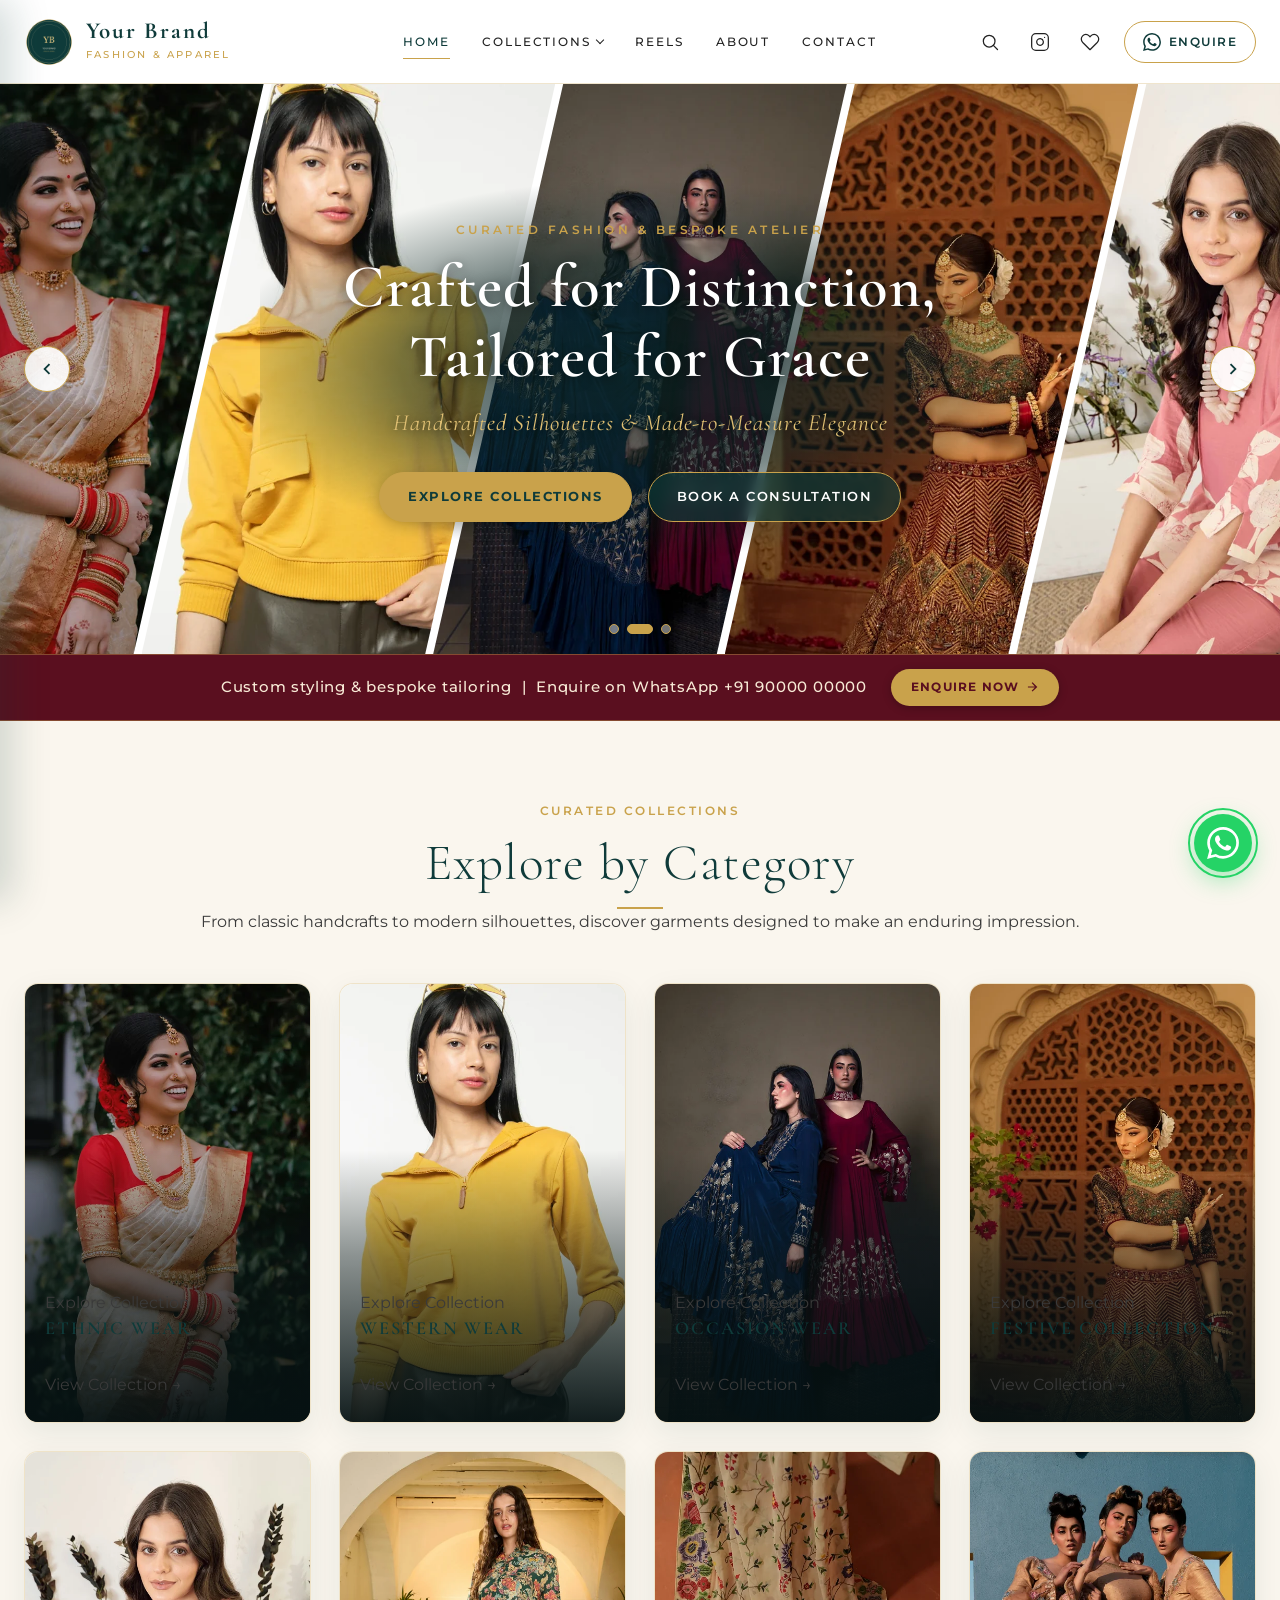
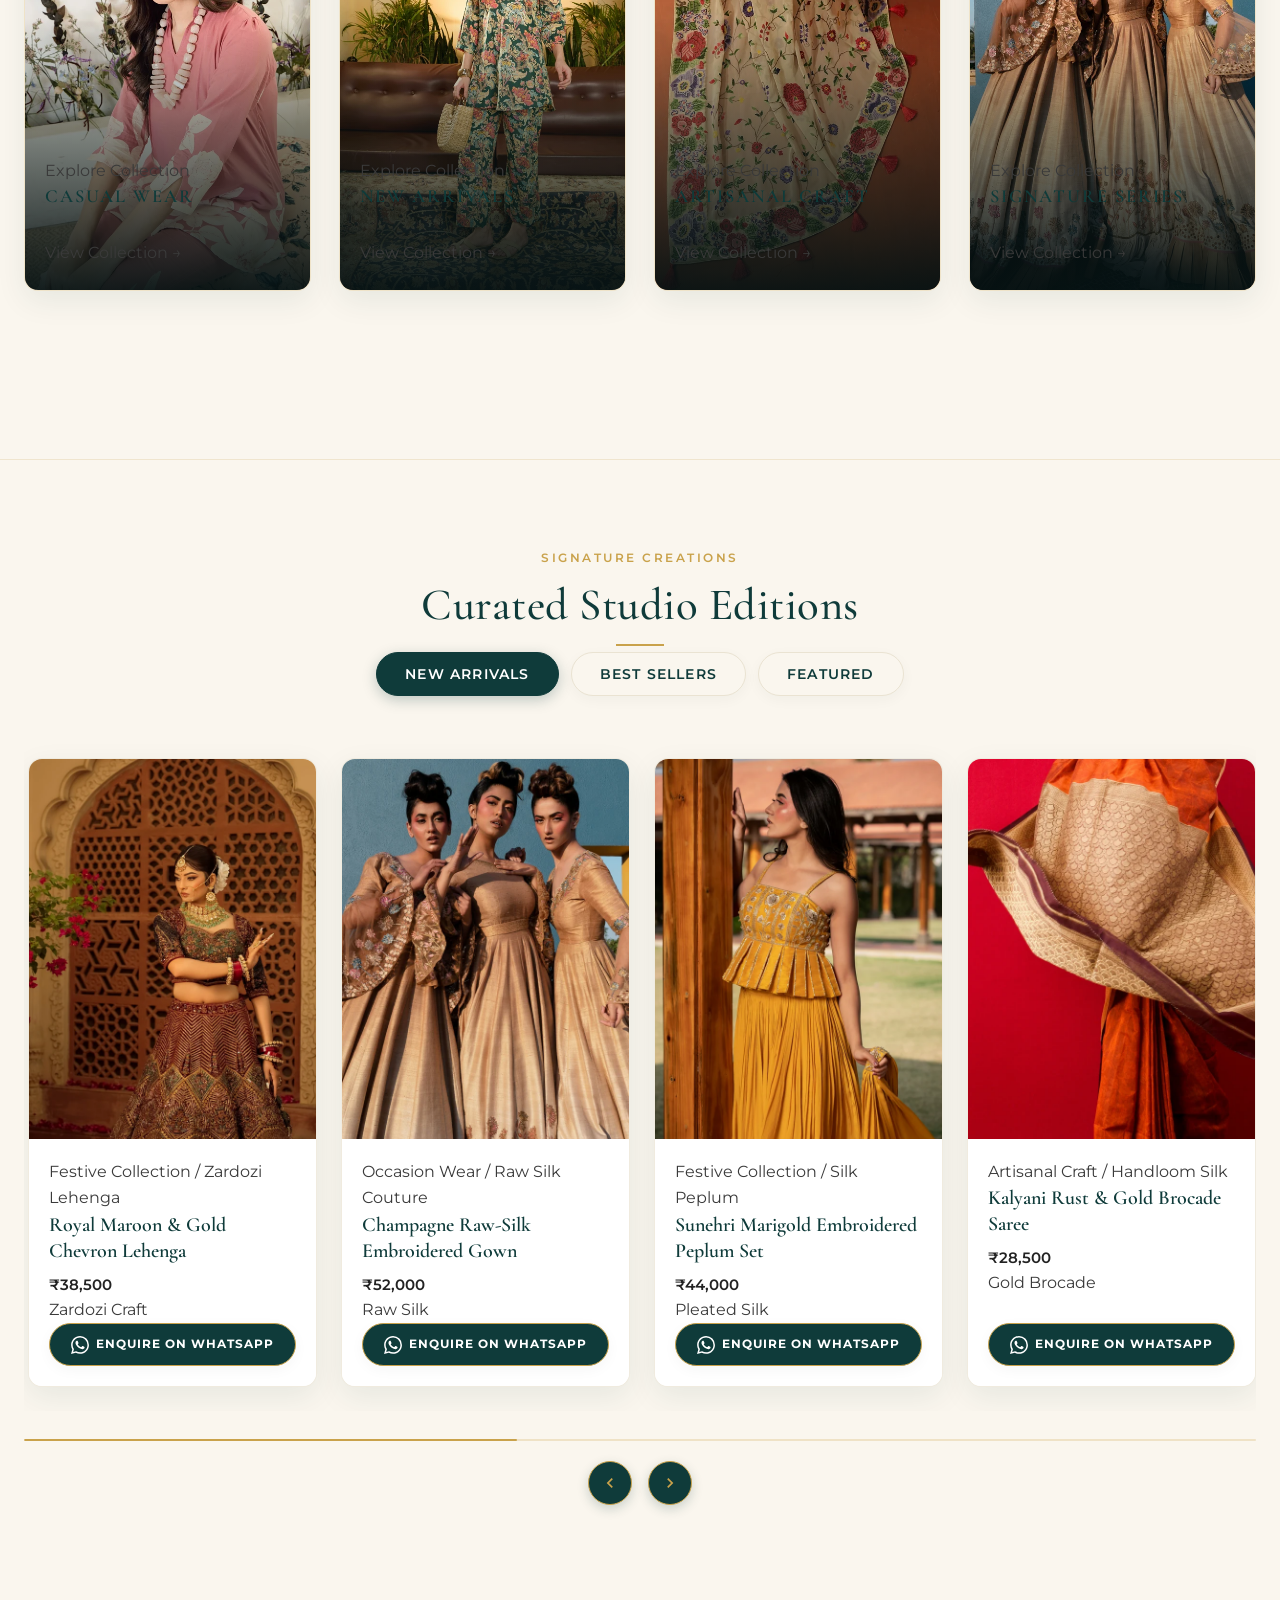
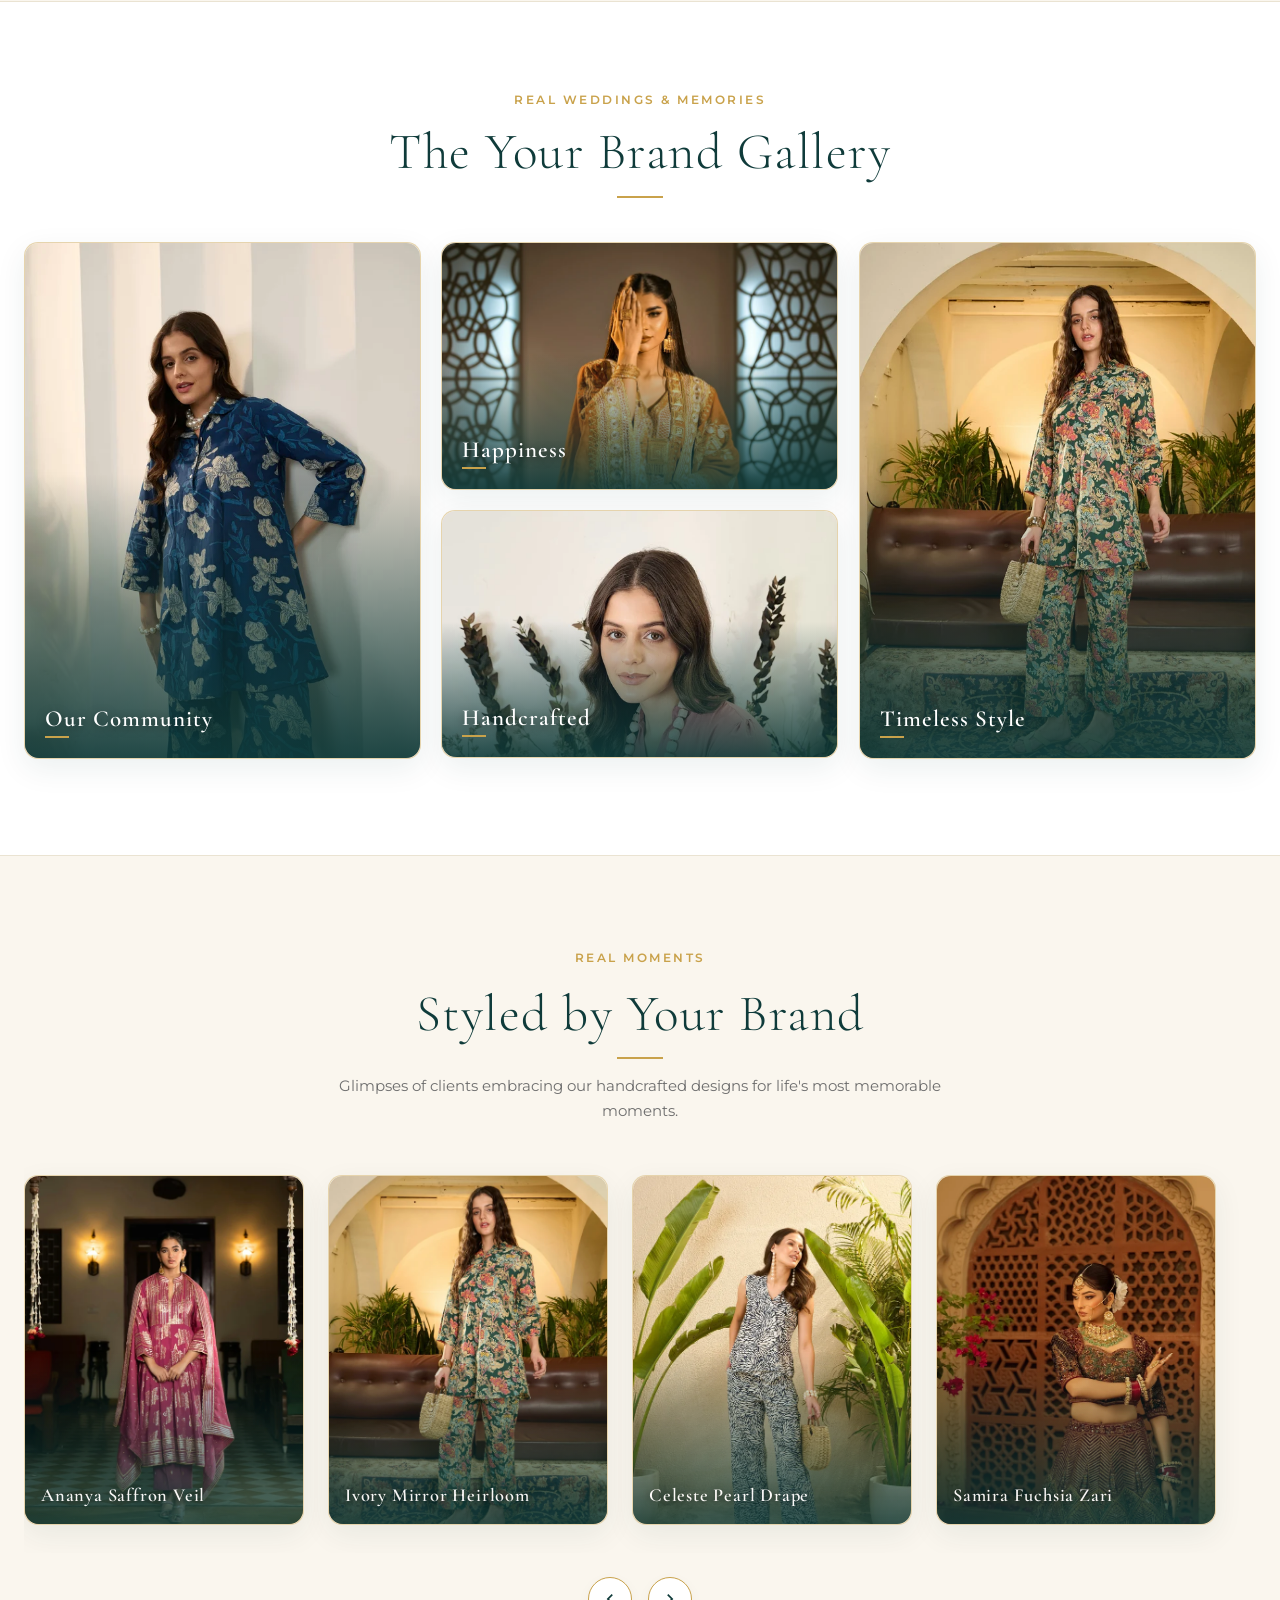
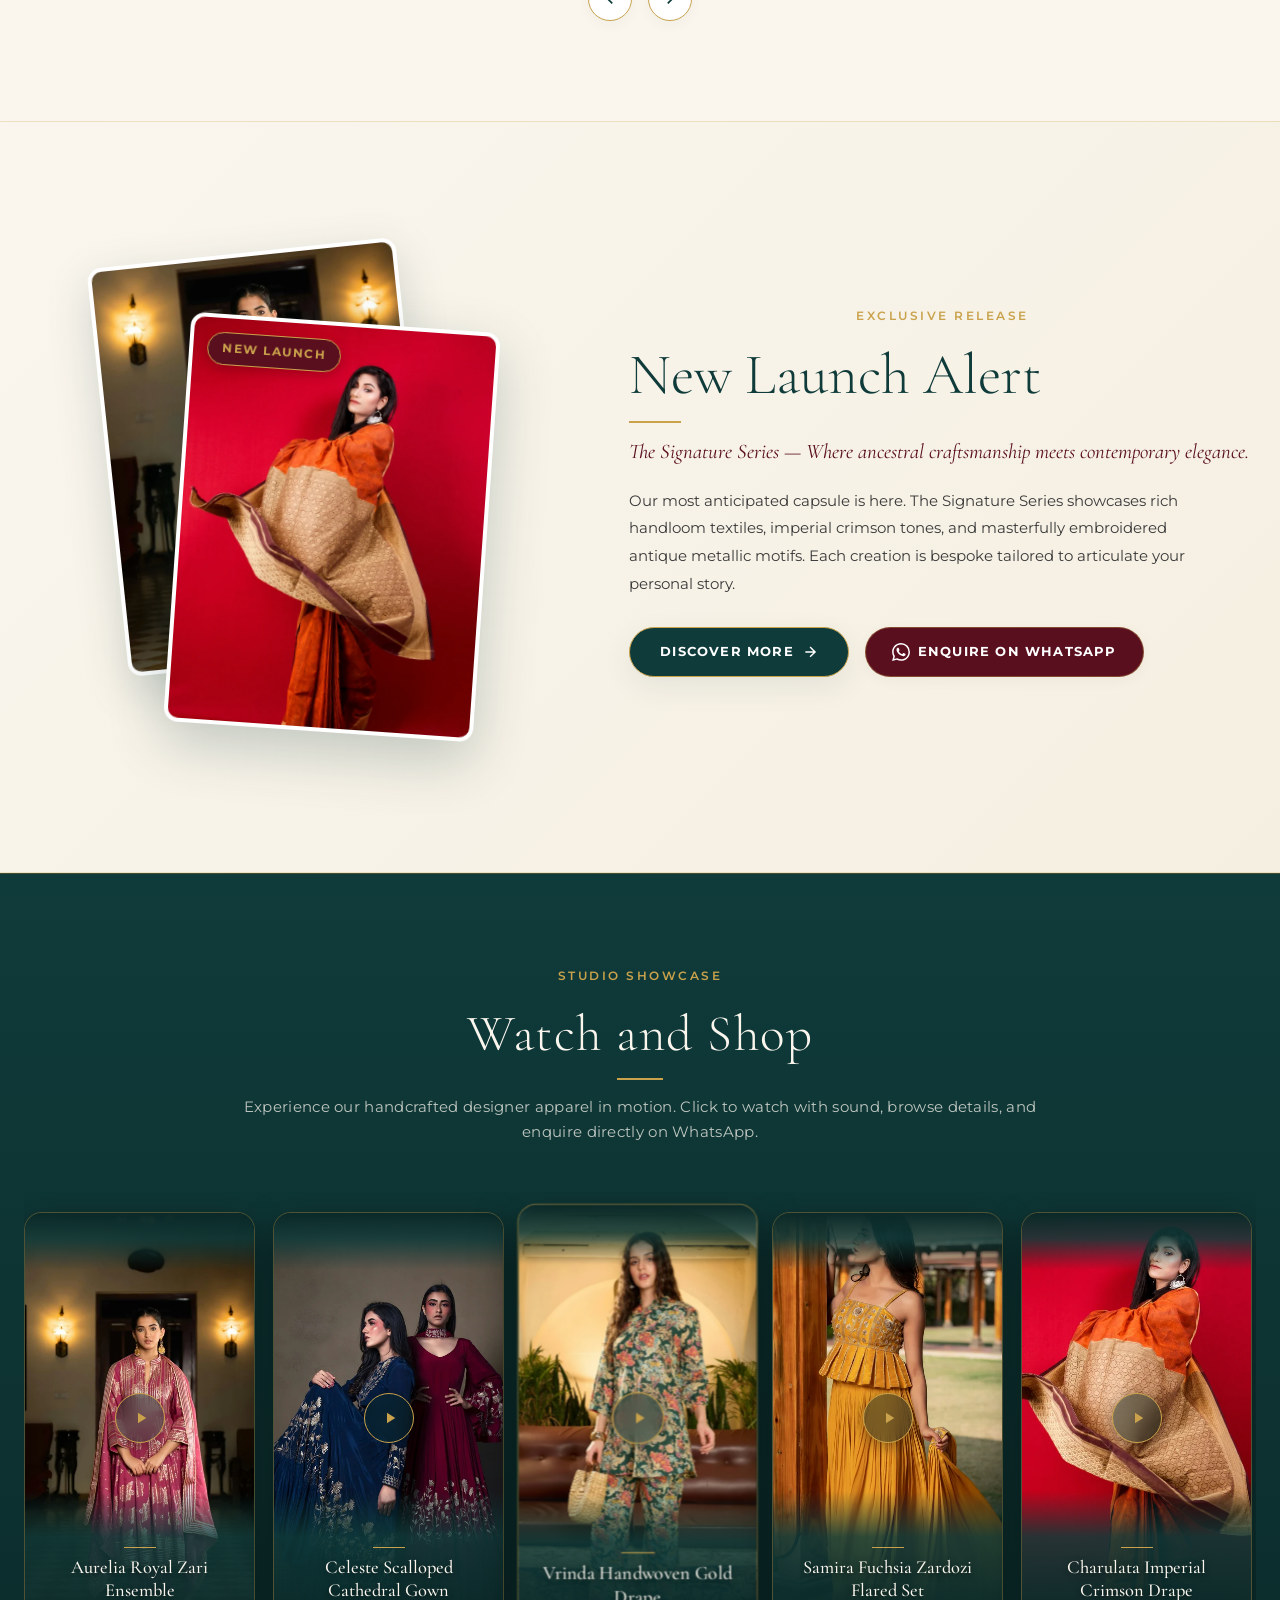
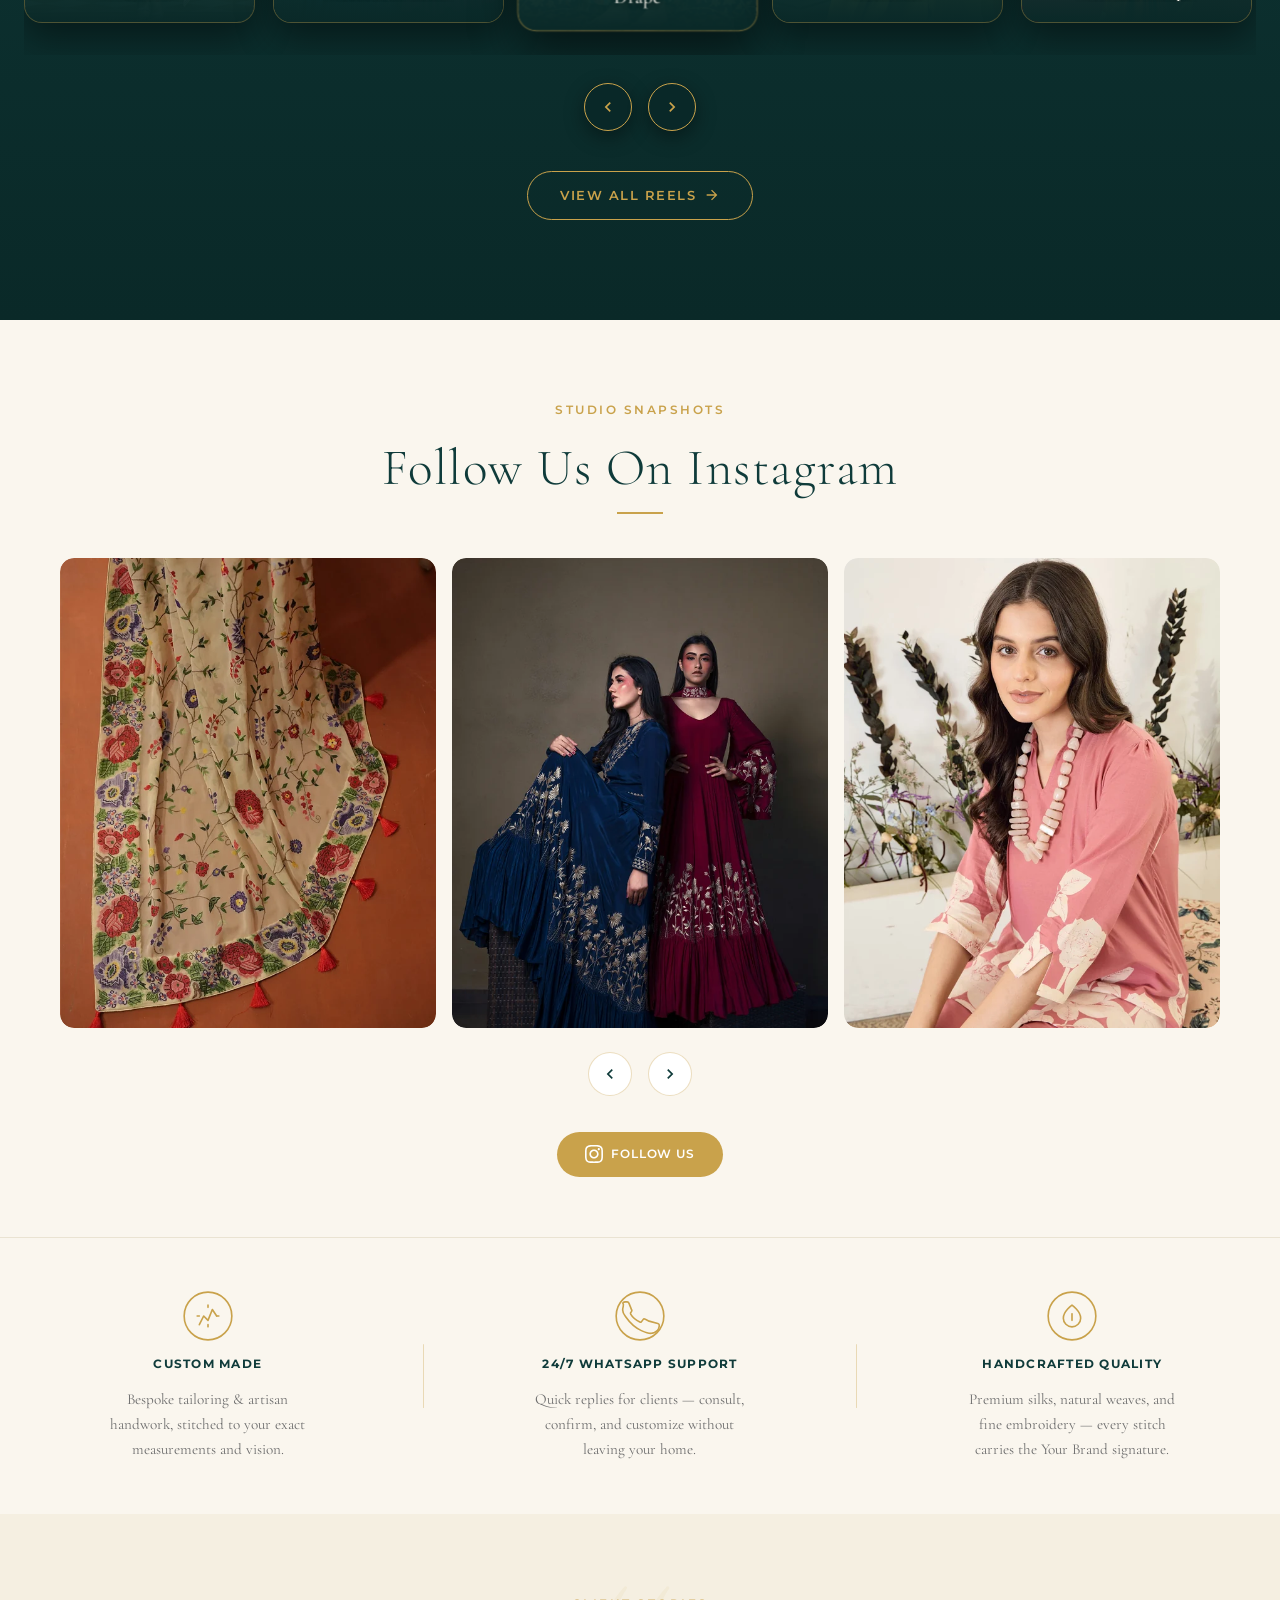
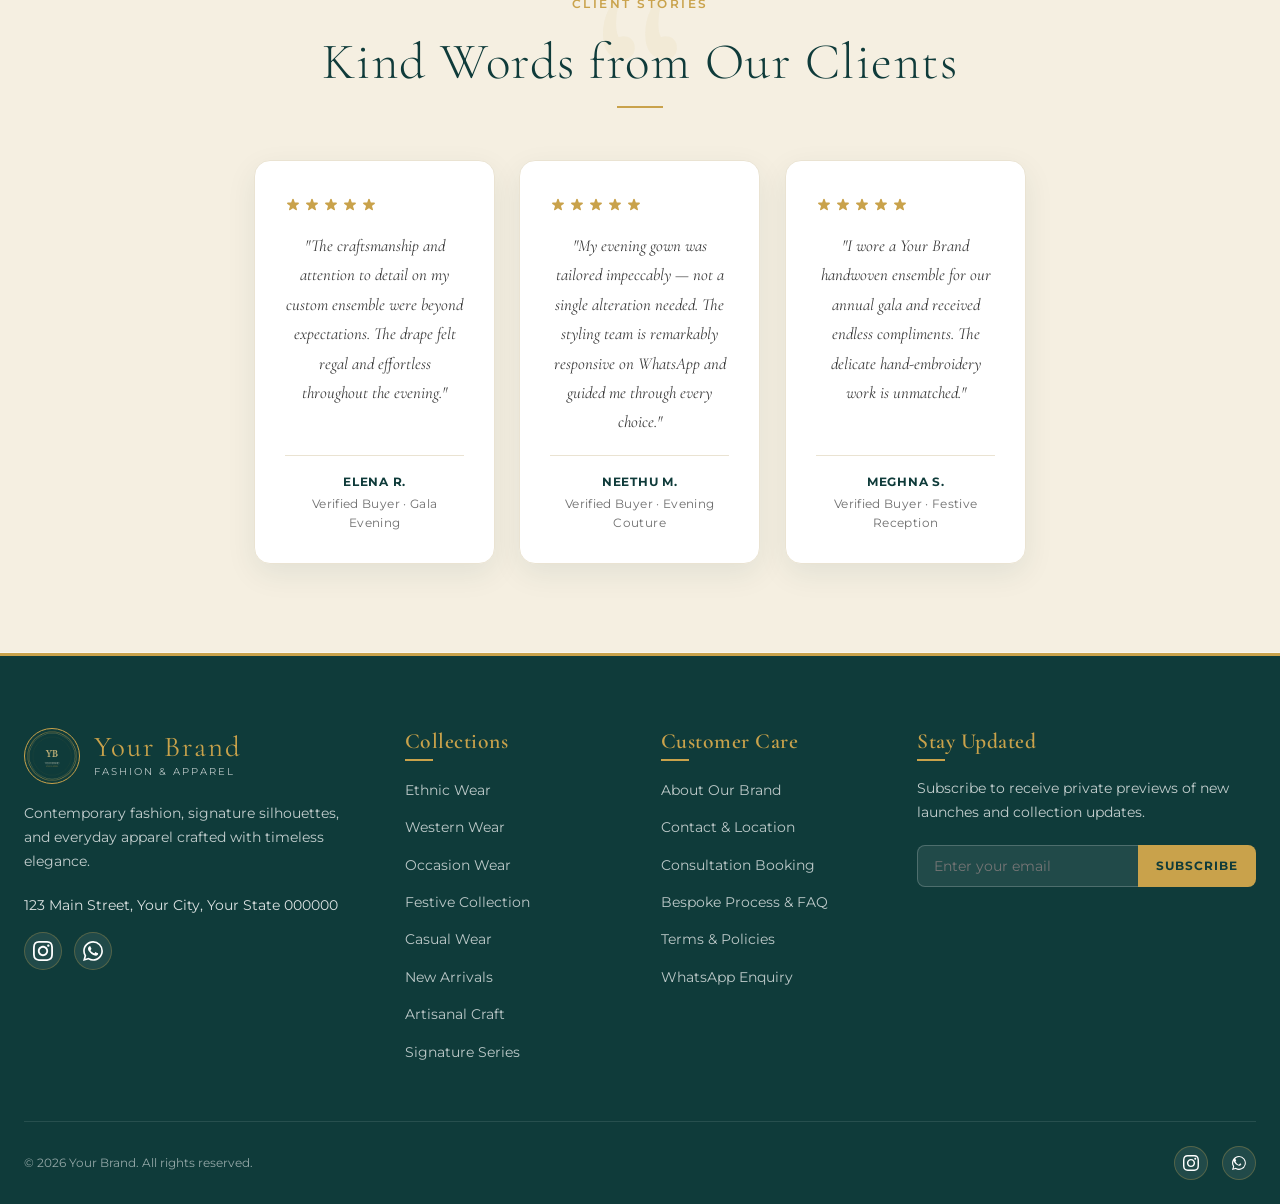
==== commit 8a3a6409: "images changed" ====
--- a/index.html
+++ b/index.html
@@ -570,9 +570,9 @@
               <div class="product-track">
 
                 <!-- Product 1 -->
-                <div class="product-card" data-product-id="prod-na-1" data-name="Aurelia Handwoven Crimson Ensemble" data-category="Ethnic Wear / Handloom Weave" data-price="₹38,500" data-img="assets/images/product-28.webp" data-badge="New Arrival" data-desc="Handwoven pure silk crafted with gold metallic motifs and architectural border accents. Tailored silhouette designed for statement occasions.">
-                  <div class="product-img-wrap">
-                    <img src="assets/images/product-28.webp" alt="Aurelia Handwoven Crimson Ensemble" class="product-img" width="295" height="380" loading="lazy">
+                <div class="product-card" data-product-id="prod-na-1" data-name="Royal Maroon & Gold Chevron Lehenga" data-category="Festive Collection / Zardozi Lehenga" data-price="₹38,500" data-img="assets/images/product-28.webp" data-badge="New Arrival" data-desc="Deep maroon and olive embroidered velvet choli paired with an antique gold chevron zari lehenga skirt.">
+                  <div class="product-img-wrap">
+                    <img src="assets/images/product-28.webp" alt="Royal Maroon & Gold Chevron Lehenga" class="product-img" width="295" height="380" loading="lazy">
                     <span class="product-badge">New Arrival</span>
                     <button class="product-wishlist-btn" aria-label="Save to Wishlist" onclick="toggleWishlist('prod-na-1', this)">
                       <svg viewBox="0 0 24 24"><path d="M12 21.35l-1.45-1.32C5.4 15.36 2 12.28 2 8.5 2 5.42 4.42 3 7.5 3c1.74 0 3.41.81 4.5 2.09C13.09 3.81 14.76 3 16.5 3 19.58 3 22 5.42 22 8.5c0 3.78-3.4 6.86-8.55 11.54L12 21.35z"/></svg>
@@ -585,13 +585,13 @@
                     </div>
                   </div>
                   <div class="product-info">
-                    <div class="product-meta">Ethnic Wear / Handloom Weave</div>
-                    <h3 class="product-title">Aurelia Handwoven Crimson Ensemble</h3>
+                    <div class="product-meta">Festive Collection / Zardozi Lehenga</div>
+                    <h3 class="product-title">Royal Maroon &amp; Gold Chevron Lehenga</h3>
                     <div class="product-pricing">
                       <span class="product-price">₹38,500</span>
-                      <span class="product-badge-tag">Bespoke Fit</span>
-                    </div>
-                    <a href="https://wa.me/919000000000?text=Hello%20Your%20Brand%2C%20I%20am%20enquiring%20about%20the%20Aurelia%20Handwoven%20Crimson%20Ensemble%20%28%E2%82%B938%2C500%29.%20Please%20share%20details." target="_blank" rel="noopener" class="btn-product-enquire">
+                      <span class="product-badge-tag">Zardozi Craft</span>
+                    </div>
+                    <a href="https://wa.me/919000000000?text=Hello%20Your%20Brand%2C%20I%20am%20enquiring%20about%20the%20Royal%20Maroon%20%26%20Gold%20Chevron%20Lehenga%20%28%E2%82%B938%2C500%29.%20Please%20share%20details." target="_blank" rel="noopener" class="btn-product-enquire">
                       <svg xmlns="http://www.w3.org/2000/svg" viewBox="0 0 24 24" width="18" height="18" fill="#fff" aria-hidden="true"><path d="M17.472 14.382c-.297-.149-1.758-.867-2.03-.967-.273-.099-.471-.148-.67.15-.197.297-.767.966-.94 1.164-.173.199-.347.223-.644.075-.297-.15-1.255-.463-2.39-1.475-.883-.788-1.48-1.761-1.653-2.059-.173-.297-.018-.458.13-.606.134-.133.298-.347.446-.52.149-.174.198-.298.298-.497.099-.198.05-.371-.025-.52-.075-.149-.669-1.612-.916-2.207-.242-.579-.487-.5-.669-.51-.173-.008-.371-.01-.57-.01-.198 0-.52.074-.792.372-.272.297-1.04 1.016-1.04 2.479 0 1.462 1.065 2.875 1.213 3.074.149.198 2.096 3.2 5.077 4.487.709.306 1.262.489 1.694.625.712.227 1.36.195 1.871.118.571-.085 1.758-.719 2.006-1.413.248-.694.248-1.289.173-1.413-.074-.124-.272-.198-.57-.347m-5.421 7.403h-.004a9.87 9.87 0 01-5.031-1.378l-.361-.214-3.741.982.998-3.648-.235-.374a9.86 9.86 0 01-1.51-5.26c.001-5.45 4.436-9.884 9.888-9.884 2.64 0 5.122 1.03 6.988 2.898a9.825 9.825 0 012.893 6.994c-.003 5.45-4.437 9.884-9.885 9.884m8.413-18.297A11.815 11.815 0 0012.05 0C5.495 0 .16 5.335.157 11.892c0 2.096.547 4.142 1.588 5.945L.057 24l6.305-1.654a11.882 11.882 0 005.683 1.448h.005c6.554 0 11.89-5.335 11.893-11.893a11.821 11.821 0 00-3.48-8.413Z"/></svg>
                       <span>Enquire on WhatsApp</span>
                     </a>
@@ -599,9 +599,9 @@
                 </div>
 
                 <!-- Product 2 -->
-                <div class="product-card" data-product-id="prod-na-2" data-name="Zahara Structured Corset Silhouette" data-category="Western Wear / Evening Couture" data-price="₹52,000" data-img="assets/images/product-29.webp" data-badge="Trending" data-desc="Sculpted corset bodice draped in layered gossamer tulle with intricate tone-on-tone beadwork. Designed for contemporary evening occasions.">
-                  <div class="product-img-wrap">
-                    <img src="assets/images/product-33.webp" alt="Zahara Structured Corset Silhouette" class="product-img" width="295" height="380" loading="lazy">
+                <div class="product-card" data-product-id="prod-na-2" data-name="Champagne Raw-Silk Embroidered Gown" data-category="Occasion Wear / Raw Silk Couture" data-price="₹52,000" data-img="assets/images/product-33.webp" data-badge="Trending" data-desc="Warm champagne raw-silk flared anarkali gown with pastel floral-embroidered sheer organza bell sleeves and hemline.">
+                  <div class="product-img-wrap">
+                    <img src="assets/images/product-33.webp" alt="Champagne Raw-Silk Embroidered Gown" class="product-img" width="295" height="380" loading="lazy">
                     <span class="product-badge">New Arrival</span>
                     <button class="product-wishlist-btn" aria-label="Save to Wishlist" onclick="toggleWishlist('prod-na-2', this)">
                       <svg viewBox="0 0 24 24"><path d="M12 21.35l-1.45-1.32C5.4 15.36 2 12.28 2 8.5 2 5.42 4.42 3 7.5 3c1.74 0 3.41.81 4.5 2.09C13.09 3.81 14.76 3 16.5 3 19.58 3 22 5.42 22 8.5c0 3.78-3.4 6.86-8.55 11.54L12 21.35z"/></svg>
@@ -614,13 +614,13 @@
                     </div>
                   </div>
                   <div class="product-info">
-                    <div class="product-meta">Western Wear / Evening Couture</div>
-                    <h3 class="product-title">Zahara Structured Corset Silhouette</h3>
+                    <div class="product-meta">Occasion Wear / Raw Silk Couture</div>
+                    <h3 class="product-title">Champagne Raw-Silk Embroidered Gown</h3>
                     <div class="product-pricing">
                       <span class="product-price">₹52,000</span>
-                      <span class="product-badge-tag">Couture Gown</span>
-                    </div>
-                    <a href="https://wa.me/919000000000?text=Hello%20Your%20Brand%2C%20I%20am%20enquiring%20about%20the%20Zahara%20Structured%20Corset%20Silhouette%20%28%E2%82%B952%2C000%29.%20Please%20share%20details." target="_blank" rel="noopener" class="btn-product-enquire">
+                      <span class="product-badge-tag">Raw Silk</span>
+                    </div>
+                    <a href="https://wa.me/919000000000?text=Hello%20Your%20Brand%2C%20I%20am%20enquiring%20about%20the%20Champagne%20Raw-Silk%20Embroidered%20Gown%20%28%E2%82%B952%2C000%29.%20Please%20share%20details." target="_blank" rel="noopener" class="btn-product-enquire">
                       <svg xmlns="http://www.w3.org/2000/svg" viewBox="0 0 24 24" width="18" height="18" fill="#fff" aria-hidden="true"><path d="M17.472 14.382c-.297-.149-1.758-.867-2.03-.967-.273-.099-.471-.148-.67.15-.197.297-.767.966-.94 1.164-.173.199-.347.223-.644.075-.297-.15-1.255-.463-2.39-1.475-.883-.788-1.48-1.761-1.653-2.059-.173-.297-.018-.458.13-.606.134-.133.298-.347.446-.52.149-.174.198-.298.298-.497.099-.198.05-.371-.025-.52-.075-.149-.669-1.612-.916-2.207-.242-.579-.487-.5-.669-.51-.173-.008-.371-.01-.57-.01-.198 0-.52.074-.792.372-.272.297-1.04 1.016-1.04 2.479 0 1.462 1.065 2.875 1.213 3.074.149.198 2.096 3.2 5.077 4.487.709.306 1.262.489 1.694.625.712.227 1.36.195 1.871.118.571-.085 1.758-.719 2.006-1.413.248-.694.248-1.289.173-1.413-.074-.124-.272-.198-.57-.347m-5.421 7.403h-.004a9.87 9.87 0 01-5.031-1.378l-.361-.214-3.741.982.998-3.648-.235-.374a9.86 9.86 0 01-1.51-5.26c.001-5.45 4.436-9.884 9.888-9.884 2.64 0 5.122 1.03 6.988 2.898a9.825 9.825 0 012.893 6.994c-.003 5.45-4.437 9.884-9.885 9.884m8.413-18.297A11.815 11.815 0 0012.05 0C5.495 0 .16 5.335.157 11.892c0 2.096.547 4.142 1.588 5.945L.057 24l6.305-1.654a11.882 11.882 0 005.683 1.448h.005c6.554 0 11.89-5.335 11.893-11.893a11.821 11.821 0 00-3.48-8.413Z"/></svg>
                       <span>Enquire on WhatsApp</span>
                     </a>
@@ -628,9 +628,9 @@
                 </div>
 
                 <!-- Product 3 -->
-                <div class="product-card" data-product-id="prod-na-3" data-name="Celeste Heritage Woven Set" data-category="Festive Collection / Metallic Weave" data-price="₹44,000" data-img="assets/images/product-30.webp" data-badge="Exclusive" data-desc="Fine textured handloom textile framed with rich metallic zari borders. A tribute to artisanal weaving traditions with modern styling.">
-                  <div class="product-img-wrap">
-                    <img src="assets/images/product-34.webp" alt="Celeste Heritage Woven Set" class="product-img" width="295" height="380" loading="lazy">
+                <div class="product-card" data-product-id="prod-na-3" data-name="Sunehri Marigold Embroidered Peplum Set" data-category="Festive Collection / Silk Peplum" data-price="₹44,000" data-img="assets/images/product-34.webp" data-badge="Exclusive" data-desc="Marigold yellow floral-embroidered sleeveless peplum bodice with crisp box pleats and flowing pleated georgette skirt.">
+                  <div class="product-img-wrap">
+                    <img src="assets/images/product-34.webp" alt="Sunehri Marigold Embroidered Peplum Set" class="product-img" width="295" height="380" loading="lazy">
                     <span class="product-badge">New Arrival</span>
                     <button class="product-wishlist-btn" aria-label="Save to Wishlist" onclick="toggleWishlist('prod-na-3', this)">
                       <svg viewBox="0 0 24 24"><path d="M12 21.35l-1.45-1.32C5.4 15.36 2 12.28 2 8.5 2 5.42 4.42 3 7.5 3c1.74 0 3.41.81 4.5 2.09C13.09 3.81 14.76 3 16.5 3 19.58 3 22 5.42 22 8.5c0 3.78-3.4 6.86-8.55 11.54L12 21.35z"/></svg>
@@ -643,13 +643,13 @@
                     </div>
                   </div>
                   <div class="product-info">
-                    <div class="product-meta">Festive Collection / Metallic Weave</div>
-                    <h3 class="product-title">Celeste Heritage Woven Set</h3>
+                    <div class="product-meta">Festive Collection / Silk Peplum</div>
+                    <h3 class="product-title">Sunehri Marigold Embroidered Peplum Set</h3>
                     <div class="product-pricing">
                       <span class="product-price">₹44,000</span>
-                      <span class="product-badge-tag">Heritage Silk</span>
-                    </div>
-                    <a href="https://wa.me/919000000000?text=Hello%20Your%20Brand%2C%20I%20am%20enquiring%20about%20the%20Celeste%20Heritage%20Woven%20Set%20%28%E2%82%B944%2C000%29.%20Please%20share%20details." target="_blank" rel="noopener" class="btn-product-enquire">
+                      <span class="product-badge-tag">Pleated Silk</span>
+                    </div>
+                    <a href="https://wa.me/919000000000?text=Hello%20Your%20Brand%2C%20I%20am%20enquiring%20about%20the%20Sunehri%20Marigold%20Embroidered%20Peplum%20Set%20%28%E2%82%B944%2C000%29.%20Please%20share%20details." target="_blank" rel="noopener" class="btn-product-enquire">
                       <svg xmlns="http://www.w3.org/2000/svg" viewBox="0 0 24 24" width="18" height="18" fill="#fff" aria-hidden="true"><path d="M17.472 14.382c-.297-.149-1.758-.867-2.03-.967-.273-.099-.471-.148-.67.15-.197.297-.767.966-.94 1.164-.173.199-.347.223-.644.075-.297-.15-1.255-.463-2.39-1.475-.883-.788-1.48-1.761-1.653-2.059-.173-.297-.018-.458.13-.606.134-.133.298-.347.446-.52.149-.174.198-.298.298-.497.099-.198.05-.371-.025-.52-.075-.149-.669-1.612-.916-2.207-.242-.579-.487-.5-.669-.51-.173-.008-.371-.01-.57-.01-.198 0-.52.074-.792.372-.272.297-1.04 1.016-1.04 2.479 0 1.462 1.065 2.875 1.213 3.074.149.198 2.096 3.2 5.077 4.487.709.306 1.262.489 1.694.625.712.227 1.36.195 1.871.118.571-.085 1.758-.719 2.006-1.413.248-.694.248-1.289.173-1.413-.074-.124-.272-.198-.57-.347m-5.421 7.403h-.004a9.87 9.87 0 01-5.031-1.378l-.361-.214-3.741.982.998-3.648-.235-.374a9.86 9.86 0 01-1.51-5.26c.001-5.45 4.436-9.884 9.888-9.884 2.64 0 5.122 1.03 6.988 2.898a9.825 9.825 0 012.893 6.994c-.003 5.45-4.437 9.884-9.885 9.884m8.413-18.297A11.815 11.815 0 0012.05 0C5.495 0 .16 5.335.157 11.892c0 2.096.547 4.142 1.588 5.945L.057 24l6.305-1.654a11.882 11.882 0 005.683 1.448h.005c6.554 0 11.89-5.335 11.893-11.893a11.821 11.821 0 00-3.48-8.413Z"/></svg>
                       <span>Enquire on WhatsApp</span>
                     </a>
@@ -657,9 +657,9 @@
                 </div>
 
                 <!-- Product 4 -->
-                <div class="product-card" data-product-id="prod-na-4" data-name="Marquise Hand-Embroidered Crop Set" data-category="Artisanal Craft / Hand Embroidery" data-price="₹28,500" data-img="assets/images/product-31.webp" data-badge="Handcrafted" data-desc="Heavily hand-embroidered artisanal crop top tailored in raw silk with antique metallic thread accents and beadwork.">
-                  <div class="product-img-wrap">
-                    <img src="assets/images/product-15.webp" alt="Marquise Hand-Embroidered Crop Set" class="product-img" width="295" height="380" loading="lazy">
+                <div class="product-card" data-product-id="prod-na-4" data-name="Kalyani Rust & Gold Brocade Saree" data-category="Artisanal Craft / Handloom Silk" data-price="₹28,500" data-img="assets/images/product-15.webp" data-badge="Handcrafted" data-desc="Lustrous rust-orange handloom silk saree featuring an expansive scalloped antique gold brocade pallu and maroon selvedge.">
+                  <div class="product-img-wrap">
+                    <img src="assets/images/product-15.webp" alt="Kalyani Rust & Gold Brocade Saree" class="product-img" width="295" height="380" loading="lazy">
                     <span class="product-badge">New Arrival</span>
                     <button class="product-wishlist-btn" aria-label="Save to Wishlist" onclick="toggleWishlist('prod-na-4', this)">
                       <svg viewBox="0 0 24 24"><path d="M12 21.35l-1.45-1.32C5.4 15.36 2 12.28 2 8.5 2 5.42 4.42 3 7.5 3c1.74 0 3.41.81 4.5 2.09C13.09 3.81 14.76 3 16.5 3 19.58 3 22 5.42 22 8.5c0 3.78-3.4 6.86-8.55 11.54L12 21.35z"/></svg>
@@ -672,13 +672,13 @@
                     </div>
                   </div>
                   <div class="product-info">
-                    <div class="product-meta">Artisanal Craft / Hand Embroidery</div>
-                    <h3 class="product-title">Marquise Hand-Embroidered Crop Set</h3>
+                    <div class="product-meta">Artisanal Craft / Handloom Silk</div>
+                    <h3 class="product-title">Kalyani Rust &amp; Gold Brocade Saree</h3>
                     <div class="product-pricing">
                       <span class="product-price">₹28,500</span>
-                      <span class="product-badge-tag">Hand Embroidered</span>
-                    </div>
-                    <a href="https://wa.me/919000000000?text=Hello%20Your%20Brand%2C%20I%20am%20enquiring%20about%20the%20Marquise%20Hand-Embroidered%20Crop%20Set%20%28%E2%82%B928%2C500%29.%20Please%20share%20details." target="_blank" rel="noopener" class="btn-product-enquire">
+                      <span class="product-badge-tag">Gold Brocade</span>
+                    </div>
+                    <a href="https://wa.me/919000000000?text=Hello%20Your%20Brand%2C%20I%20am%20enquiring%20about%20the%20Kalyani%20Rust%20%26%20Gold%20Brocade%20Saree%20%28%E2%82%B928%2C500%29.%20Please%20share%20details." target="_blank" rel="noopener" class="btn-product-enquire">
                       <svg xmlns="http://www.w3.org/2000/svg" viewBox="0 0 24 24" width="18" height="18" fill="#fff" aria-hidden="true"><path d="M17.472 14.382c-.297-.149-1.758-.867-2.03-.967-.273-.099-.471-.148-.67.15-.197.297-.767.966-.94 1.164-.173.199-.347.223-.644.075-.297-.15-1.255-.463-2.39-1.475-.883-.788-1.48-1.761-1.653-2.059-.173-.297-.018-.458.13-.606.134-.133.298-.347.446-.52.149-.174.198-.298.298-.497.099-.198.05-.371-.025-.52-.075-.149-.669-1.612-.916-2.207-.242-.579-.487-.5-.669-.51-.173-.008-.371-.01-.57-.01-.198 0-.52.074-.792.372-.272.297-1.04 1.016-1.04 2.479 0 1.462 1.065 2.875 1.213 3.074.149.198 2.096 3.2 5.077 4.487.709.306 1.262.489 1.694.625.712.227 1.36.195 1.871.118.571-.085 1.758-.719 2.006-1.413.248-.694.248-1.289.173-1.413-.074-.124-.272-.198-.57-.347m-5.421 7.403h-.004a9.87 9.87 0 01-5.031-1.378l-.361-.214-3.741.982.998-3.648-.235-.374a9.86 9.86 0 01-1.51-5.26c.001-5.45 4.436-9.884 9.888-9.884 2.64 0 5.122 1.03 6.988 2.898a9.825 9.825 0 012.893 6.994c-.003 5.45-4.437 9.884-9.885 9.884m8.413-18.297A11.815 11.815 0 0012.05 0C5.495 0 .16 5.335.157 11.892c0 2.096.547 4.142 1.588 5.945L.057 24l6.305-1.654a11.882 11.882 0 005.683 1.448h.005c6.554 0 11.89-5.335 11.893-11.893a11.821 11.821 0 00-3.48-8.413Z"/></svg>
                       <span>Enquire on WhatsApp</span>
                     </a>
@@ -686,9 +686,9 @@
                 </div>
 
                 <!-- Product 5 -->
-                <div class="product-card" data-product-id="prod-na-5" data-name="Elysian Pastel Statement Ensemble" data-category="Occasion Wear / Statement Silhouette" data-price="₹65,000" data-img="assets/images/product-32.webp" data-badge="New Arrival" data-desc="Powder-toned organza flared skirt paired with an intricately embellished bodice and gossamer veil drape.">
-                  <div class="product-img-wrap">
-                    <img src="assets/images/product-24.webp" alt="Elysian Pastel Statement Ensemble" class="product-img" width="295" height="380" loading="lazy">
+                <div class="product-card" data-product-id="prod-na-5" data-name="Aafreen Magenta & Gold Foil Kurta Set" data-category="Ethnic Wear / Festive Kurta" data-price="₹65,000" data-img="assets/images/product-24.webp" data-badge="New Arrival" data-desc="Rani magenta flared anarkali kurta patterned with gold foil botanical motifs, straight pants, and gold-bordered dupatta.">
+                  <div class="product-img-wrap">
+                    <img src="assets/images/product-24.webp" alt="Aafreen Magenta & Gold Foil Kurta Set" class="product-img" width="295" height="380" loading="lazy">
                     <span class="product-badge">New Arrival</span>
                     <button class="product-wishlist-btn" aria-label="Save to Wishlist" onclick="toggleWishlist('prod-na-5', this)">
                       <svg viewBox="0 0 24 24"><path d="M12 21.35l-1.45-1.32C5.4 15.36 2 12.28 2 8.5 2 5.42 4.42 3 7.5 3c1.74 0 3.41.81 4.5 2.09C13.09 3.81 14.76 3 16.5 3 19.58 3 22 5.42 22 8.5c0 3.78-3.4 6.86-8.55 11.54L12 21.35z"/></svg>
@@ -701,13 +701,13 @@
                     </div>
                   </div>
                   <div class="product-info">
-                    <div class="product-meta">Engagement & Reception</div>
-                    <h3 class="product-title">Elysian Pastel Statement Ensemble</h3>
+                    <div class="product-meta">Ethnic Wear / Festive Kurta</div>
+                    <h3 class="product-title">Aafreen Magenta &amp; Gold Foil Kurta Set</h3>
                     <div class="product-pricing">
                       <span class="product-price">₹65,000</span>
-                      <span class="product-badge-tag">Custom Order</span>
-                    </div>
-                    <a href="https://wa.me/919000000000?text=Hello%20Your%20Brand%2C%20I%20am%20enquiring%20about%20the%20Elysian%20Pastel%20Statement%20Ensemble%20%28%E2%82%B965%2C000%29.%20Please%20share%20details." target="_blank" rel="noopener" class="btn-product-enquire">
+                      <span class="product-badge-tag">Gold Foil Silk</span>
+                    </div>
+                    <a href="https://wa.me/919000000000?text=Hello%20Your%20Brand%2C%20I%20am%20enquiring%20about%20the%20Aafreen%20Magenta%20%26%20Gold%20Foil%20Kurta%20Set%20%28%E2%82%B965%2C000%29.%20Please%20share%20details." target="_blank" rel="noopener" class="btn-product-enquire">
                       <svg xmlns="http://www.w3.org/2000/svg" viewBox="0 0 24 24" width="18" height="18" fill="#fff" aria-hidden="true"><path d="M17.472 14.382c-.297-.149-1.758-.867-2.03-.967-.273-.099-.471-.148-.67.15-.197.297-.767.966-.94 1.164-.173.199-.347.223-.644.075-.297-.15-1.255-.463-2.39-1.475-.883-.788-1.48-1.761-1.653-2.059-.173-.297-.018-.458.13-.606.134-.133.298-.347.446-.52.149-.174.198-.298.298-.497.099-.198.05-.371-.025-.52-.075-.149-.669-1.612-.916-2.207-.242-.579-.487-.5-.669-.51-.173-.008-.371-.01-.57-.01-.198 0-.52.074-.792.372-.272.297-1.04 1.016-1.04 2.479 0 1.462 1.065 2.875 1.213 3.074.149.198 2.096 3.2 5.077 4.487.709.306 1.262.489 1.694.625.712.227 1.36.195 1.871.118.571-.085 1.758-.719 2.006-1.413.248-.694.248-1.289.173-1.413-.074-.124-.272-.198-.57-.347m-5.421 7.403h-.004a9.87 9.87 0 01-5.031-1.378l-.361-.214-3.741.982.998-3.648-.235-.374a9.86 9.86 0 01-1.51-5.26c.001-5.45 4.436-9.884 9.888-9.884 2.64 0 5.122 1.03 6.988 2.898a9.825 9.825 0 012.893 6.994c-.003 5.45-4.437 9.884-9.885 9.884m8.413-18.297A11.815 11.815 0 0012.05 0C5.495 0 .16 5.335.157 11.892c0 2.096.547 4.142 1.588 5.945L.057 24l6.305-1.654a11.882 11.882 0 005.683 1.448h.005c6.554 0 11.89-5.335 11.893-11.893a11.821 11.821 0 00-3.48-8.413Z"/></svg>
                       <span>Enquire on WhatsApp</span>
                     </a>
@@ -715,9 +715,9 @@
                 </div>
 
                 <!-- Product 6 -->
-                <div class="product-card reveal-on-scroll" data-product-id="prod-na-6" data-name="Celeste Pearl-Work Evening Drape" data-category="Festive Collection / Handloom Silk" data-price="₹46,000" data-img="assets/images/product-05.webp" data-badge="Handcrafted" data-desc="Lustrous woven drape enriched with delicate hand-embroidered pearl detailing along the borders.">
-                  <div class="product-img-wrap">
-                    <img src="assets/images/product-05.webp" alt="Celeste Hand-Embroidered Evening Drape" class="product-img" width="295" height="380" loading="lazy">
+                <div class="product-card reveal-on-scroll" data-product-id="prod-na-6" data-name="Paloma Monochrome Leaf-Print Co-ord" data-category="Western Wear / Resort Tailoring" data-price="₹46,000" data-img="assets/images/product-05.webp" data-badge="Handcrafted" data-desc="Monochrome black and ivory leaf-printed sleeveless wrap top paired with matching relaxed straight-leg trousers.">
+                  <div class="product-img-wrap">
+                    <img src="assets/images/product-05.webp" alt="Paloma Monochrome Leaf-Print Co-ord" class="product-img" width="295" height="380" loading="lazy">
                     <span class="product-badge">New Arrival</span>
                     <button class="product-wishlist-btn" aria-label="Save to Wishlist" onclick="toggleWishlist('prod-na-6', this)">
                       <svg viewBox="0 0 24 24"><path d="M12 21.35l-1.45-1.32C5.4 15.36 2 12.28 2 8.5 2 5.42 4.42 3 7.5 3c1.74 0 3.41.81 4.5 2.09C13.09 3.81 14.76 3 16.5 3 19.58 3 22 5.42 22 8.5c0 3.78-3.4 6.86-8.55 11.54L12 21.35z"/></svg>
@@ -730,13 +730,13 @@
                     </div>
                   </div>
                   <div class="product-info">
-                    <div class="product-meta">Festive Collection / Handloom Silk</div>
-                    <h3 class="product-title">Celeste Pearl-Work Evening Drape</h3>
+                    <div class="product-meta">Western Wear / Resort Tailoring</div>
+                    <h3 class="product-title">Paloma Monochrome Leaf-Print Co-ord</h3>
                     <div class="product-pricing">
                       <span class="product-price">₹54,000</span>
-                      <span class="product-badge-tag">Pearl Handwork</span>
-                    </div>
-                    <a href="https://wa.me/919000000000?text=Hello%20Your%20Brand%2C%20I%20am%20enquiring%20about%20the%20Celeste%20Pearl-Work%20Evening%20Drape%20%28%E2%82%B954%2C000%29.%20Please%20share%20details." target="_blank" rel="noopener" class="btn-product-enquire">
+                      <span class="product-badge-tag">Linen Cotton</span>
+                    </div>
+                    <a href="https://wa.me/919000000000?text=Hello%20Your%20Brand%2C%20I%20am%20enquiring%20about%20the%20Paloma%20Monochrome%20Leaf-Print%20Co-ord%20%28%E2%82%B954%2C000%29.%20Please%20share%20details." target="_blank" rel="noopener" class="btn-product-enquire">
                       <svg xmlns="http://www.w3.org/2000/svg" viewBox="0 0 24 24" width="18" height="18" fill="#fff" aria-hidden="true"><path d="M17.472 14.382c-.297-.149-1.758-.867-2.03-.967-.273-.099-.471-.148-.67.15-.197.297-.767.966-.94 1.164-.173.199-.347.223-.644.075-.297-.15-1.255-.463-2.39-1.475-.883-.788-1.48-1.761-1.653-2.059-.173-.297-.018-.458.13-.606.134-.133.298-.347.446-.52.149-.174.198-.298.298-.497.099-.198.05-.371-.025-.52-.075-.149-.669-1.612-.916-2.207-.242-.579-.487-.5-.669-.51-.173-.008-.371-.01-.57-.01-.198 0-.52.074-.792.372-.272.297-1.04 1.016-1.04 2.479 0 1.462 1.065 2.875 1.213 3.074.149.198 2.096 3.2 5.077 4.487.709.306 1.262.489 1.694.625.712.227 1.36.195 1.871.118.571-.085 1.758-.719 2.006-1.413.248-.694.248-1.289.173-1.413-.074-.124-.272-.198-.57-.347m-5.421 7.403h-.004a9.87 9.87 0 01-5.031-1.378l-.361-.214-3.741.982.998-3.648-.235-.374a9.86 9.86 0 01-1.51-5.26c.001-5.45 4.436-9.884 9.888-9.884 2.64 0 5.122 1.03 6.988 2.898a9.825 9.825 0 012.893 6.994c-.003 5.45-4.437 9.884-9.885 9.884m8.413-18.297A11.815 11.815 0 0012.05 0C5.495 0 .16 5.335.157 11.892c0 2.096.547 4.142 1.588 5.945L.057 24l6.305-1.654a11.882 11.882 0 005.683 1.448h.005c6.554 0 11.89-5.335 11.893-11.893a11.821 11.821 0 00-3.48-8.413Z"/></svg>
                       <span>Enquire on WhatsApp</span>
                     </a>
@@ -744,9 +744,9 @@
                 </div>
 
                 <!-- Product 7 -->
-                <div class="product-card reveal-on-scroll" data-product-id="prod-na-7" data-name="Samira Fuchsia Flared Ensemble" data-category="Occasion Wear / Statement Silhouette" data-price="₹58,000" data-img="assets/images/product-08.webp" data-badge="New Arrival" data-desc="Striking fuchsia flared skirt crafted with gold metallic accents and a coordinating embroidered blouse.">
-                  <div class="product-img-wrap">
-                    <img src="assets/images/product-08.webp" alt="Samira Fuchsia Flared Ensemble" class="product-img" width="295" height="380" loading="lazy">
+                <div class="product-card reveal-on-scroll" data-product-id="prod-na-7" data-name="Ruhani Maroon Zardozi Chevron Lehenga" data-category="Occasion Wear / Zardozi Lehenga" data-price="₹58,000" data-img="assets/images/product-08.webp" data-badge="New Arrival" data-desc="Deep maroon bridal lehenga paired with an olive-and-maroon hand-embroidered choli and chevron gold zari skirt.">
+                  <div class="product-img-wrap">
+                    <img src="assets/images/product-08.webp" alt="Ruhani Maroon Zardozi Chevron Lehenga" class="product-img" width="295" height="380" loading="lazy">
                     <span class="product-badge">New Arrival</span>
                     <button class="product-wishlist-btn" aria-label="Save to Wishlist" onclick="toggleWishlist('prod-na-7', this)">
                       <svg viewBox="0 0 24 24"><path d="M12 21.35l-1.45-1.32C5.4 15.36 2 12.28 2 8.5 2 5.42 4.42 3 7.5 3c1.74 0 3.41.81 4.5 2.09C13.09 3.81 14.76 3 16.5 3 19.58 3 22 5.42 22 8.5c0 3.78-3.4 6.86-8.55 11.54L12 21.35z"/></svg>
@@ -759,13 +759,13 @@
                     </div>
                   </div>
                   <div class="product-info">
-                    <div class="product-meta">Engagement & Reception Couture</div>
-                    <h3 class="product-title">Samira Fuchsia Flared Ensemble</h3>
+                    <div class="product-meta">Occasion Wear / Zardozi Lehenga</div>
+                    <h3 class="product-title">Ruhani Maroon Zardozi Chevron Lehenga</h3>
                     <div class="product-pricing">
                       <span class="product-price">₹68,000</span>
                       <span class="product-badge-tag">Bespoke Fit</span>
                     </div>
-                    <a href="https://wa.me/919000000000?text=Hello%20Your%20Brand%2C%20I%20am%20enquiring%20about%20the%20Samira%20Fuchsia%20Flared%20Ensemble%20%28%E2%82%B968%2C000%29.%20Please%20share%20details." target="_blank" rel="noopener" class="btn-product-enquire">
+                    <a href="https://wa.me/919000000000?text=Hello%20Your%20Brand%2C%20I%20am%20enquiring%20about%20the%20Ruhani%20Maroon%20Zardozi%20Chevron%20Lehenga%20%28%E2%82%B968%2C000%29.%20Please%20share%20details." target="_blank" rel="noopener" class="btn-product-enquire">
                       <svg xmlns="http://www.w3.org/2000/svg" viewBox="0 0 24 24" width="18" height="18" fill="#fff" aria-hidden="true"><path d="M17.472 14.382c-.297-.149-1.758-.867-2.03-.967-.273-.099-.471-.148-.67.15-.197.297-.767.966-.94 1.164-.173.199-.347.223-.644.075-.297-.15-1.255-.463-2.39-1.475-.883-.788-1.48-1.761-1.653-2.059-.173-.297-.018-.458.13-.606.134-.133.298-.347.446-.52.149-.174.198-.298.298-.497.099-.198.05-.371-.025-.52-.075-.149-.669-1.612-.916-2.207-.242-.579-.487-.5-.669-.51-.173-.008-.371-.01-.57-.01-.198 0-.52.074-.792.372-.272.297-1.04 1.016-1.04 2.479 0 1.462 1.065 2.875 1.213 3.074.149.198 2.096 3.2 5.077 4.487.709.306 1.262.489 1.694.625.712.227 1.36.195 1.871.118.571-.085 1.758-.719 2.006-1.413.248-.694.248-1.289.173-1.413-.074-.124-.272-.198-.57-.347m-5.421 7.403h-.004a9.87 9.87 0 01-5.031-1.378l-.361-.214-3.741.982.998-3.648-.235-.374a9.86 9.86 0 01-1.51-5.26c.001-5.45 4.436-9.884 9.888-9.884 2.64 0 5.122 1.03 6.988 2.898a9.825 9.825 0 012.893 6.994c-.003 5.45-4.437 9.884-9.885 9.884m8.413-18.297A11.815 11.815 0 0012.05 0C5.495 0 .16 5.335.157 11.892c0 2.096.547 4.142 1.588 5.945L.057 24l6.305-1.654a11.882 11.882 0 005.683 1.448h.005c6.554 0 11.89-5.335 11.893-11.893a11.821 11.821 0 00-3.48-8.413Z"/></svg>
                       <span>Enquire on WhatsApp</span>
                     </a>
@@ -773,9 +773,9 @@
                 </div>
 
                 <!-- Product 8 -->
-                <div class="product-card reveal-on-scroll" data-product-id="prod-na-8" data-name="Vrinda Emerald & Maroon Heritage Drape" data-category="Ethnic Wear / Temple Weave" data-price="₹42,000" data-img="assets/images/product-02.webp" data-badge="Heritage" data-desc="Rich dual-tone jewel shades woven on traditional looms with intricate pallu motifs.">
-                  <div class="product-img-wrap">
-                    <img src="assets/images/product-13.webp" alt="Vrinda Emerald & Maroon Woven Drape" class="product-img" width="295" height="380" loading="lazy">
+                <div class="product-card reveal-on-scroll" data-product-id="prod-na-8" data-name="Clara Black Floral Belted Midi Dress" data-category="Western Wear / Casual Tailoring" data-price="₹42,000" data-img="assets/images/product-13.webp" data-badge="Heritage" data-desc="Black multi-floral short-sleeve midi shirt-dress with a tailored collar and self-tie waist belt.">
+                  <div class="product-img-wrap">
+                    <img src="assets/images/product-13.webp" alt="Clara Black Floral Belted Midi Dress" class="product-img" width="295" height="380" loading="lazy">
                     <span class="product-badge">New Arrival</span>
                     <button class="product-wishlist-btn" aria-label="Save to Wishlist" onclick="toggleWishlist('prod-na-8', this)">
                       <svg viewBox="0 0 24 24"><path d="M12 21.35l-1.45-1.32C5.4 15.36 2 12.28 2 8.5 2 5.42 4.42 3 7.5 3c1.74 0 3.41.81 4.5 2.09C13.09 3.81 14.76 3 16.5 3 19.58 3 22 5.42 22 8.5c0 3.78-3.4 6.86-8.55 11.54L12 21.35z"/></svg>
@@ -788,13 +788,13 @@
                     </div>
                   </div>
                   <div class="product-info">
-                    <div class="product-meta">Ethnic Wear / Temple Weave</div>
-                    <h3 class="product-title">Vrinda Emerald & Maroon Heritage Drape</h3>
+                    <div class="product-meta">Western Wear / Casual Tailoring</div>
+                    <h3 class="product-title">Clara Black Floral Belted Midi Dress</h3>
                     <div class="product-pricing">
                       <span class="product-price">₹46,500</span>
-                      <span class="product-badge-tag">Heritage Weave</span>
-                    </div>
-                    <a href="https://wa.me/919000000000?text=Hello%20Your%20Brand%2C%20I%20am%20enquiring%20about%20the%20Vrinda%20Emerald%20%26%20Maroon%20Heritage%20Silk%20%28%E2%82%B946%2C500%29.%20Please%20share%20details." target="_blank" rel="noopener" class="btn-product-enquire">
+                      <span class="product-badge-tag">Viscose Cotton</span>
+                    </div>
+                    <a href="https://wa.me/919000000000?text=Hello%20Your%20Brand%2C%20I%20am%20enquiring%20about%20the%20Clara%20Black%20Floral%20Belted%20Midi%20Dress%20%28%E2%82%B946%2C500%29.%20Please%20share%20details." target="_blank" rel="noopener" class="btn-product-enquire">
                       <svg xmlns="http://www.w3.org/2000/svg" viewBox="0 0 24 24" width="18" height="18" fill="#fff" aria-hidden="true"><path d="M17.472 14.382c-.297-.149-1.758-.867-2.03-.967-.273-.099-.471-.148-.67.15-.197.297-.767.966-.94 1.164-.173.199-.347.223-.644.075-.297-.15-1.255-.463-2.39-1.475-.883-.788-1.48-1.761-1.653-2.059-.173-.297-.018-.458.13-.606.134-.133.298-.347.446-.52.149-.174.198-.298.298-.497.099-.198.05-.371-.025-.52-.075-.149-.669-1.612-.916-2.207-.242-.579-.487-.5-.669-.51-.173-.008-.371-.01-.57-.01-.198 0-.52.074-.792.372-.272.297-1.04 1.016-1.04 2.479 0 1.462 1.065 2.875 1.213 3.074.149.198 2.096 3.2 5.077 4.487.709.306 1.262.489 1.694.625.712.227 1.36.195 1.871.118.571-.085 1.758-.719 2.006-1.413.248-.694.248-1.289.173-1.413-.074-.124-.272-.198-.57-.347m-5.421 7.403h-.004a9.87 9.87 0 01-5.031-1.378l-.361-.214-3.741.982.998-3.648-.235-.374a9.86 9.86 0 01-1.51-5.26c.001-5.45 4.436-9.884 9.888-9.884 2.64 0 5.122 1.03 6.988 2.898a9.825 9.825 0 012.893 6.994c-.003 5.45-4.437 9.884-9.885 9.884m8.413-18.297A11.815 11.815 0 0012.05 0C5.495 0 .16 5.335.157 11.892c0 2.096.547 4.142 1.588 5.945L.057 24l6.305-1.654a11.882 11.882 0 005.683 1.448h.005c6.554 0 11.89-5.335 11.893-11.893a11.821 11.821 0 00-3.48-8.413Z"/></svg>
                       <span>Enquire on WhatsApp</span>
                     </a>
@@ -802,9 +802,9 @@
                 </div>
 
                 <!-- Product 9 -->
-                <div class="product-card reveal-on-scroll" data-product-id="prod-na-9" data-name="Charulata Chartreuse & Plum Drape" data-category="Signature Series / Dual-Tone Silk" data-price="₹44,500" data-img="assets/images/product-14.webp" data-badge="Popular" data-desc="Striking chartreuse body offset by deep plum borders and refined metallic zari motifs.">
-                  <div class="product-img-wrap">
-                    <img src="assets/images/product-14.webp" alt="Charulata Chartreuse & Plum Woven Drape" class="product-img" width="295" height="380" loading="lazy">
+                <div class="product-card reveal-on-scroll" data-product-id="prod-na-9" data-name="Zoya Champagne Floral Bell-Sleeve Gown" data-category="Signature Series / Raw Silk Couture" data-price="₹44,500" data-img="assets/images/product-14.webp" data-badge="Popular" data-desc="Champagne raw-silk flared gown featuring sheer organza bell sleeves and a V-neckline detailed with pastel floral embroidery.">
+                  <div class="product-img-wrap">
+                    <img src="assets/images/product-14.webp" alt="Zoya Champagne Floral Bell-Sleeve Gown" class="product-img" width="295" height="380" loading="lazy">
                     <span class="product-badge">New Arrival</span>
                     <button class="product-wishlist-btn" aria-label="Save to Wishlist" onclick="toggleWishlist('prod-na-9', this)">
                       <svg viewBox="0 0 24 24"><path d="M12 21.35l-1.45-1.32C5.4 15.36 2 12.28 2 8.5 2 5.42 4.42 3 7.5 3c1.74 0 3.41.81 4.5 2.09C13.09 3.81 14.76 3 16.5 3 19.58 3 22 5.42 22 8.5c0 3.78-3.4 6.86-8.55 11.54L12 21.35z"/></svg>
@@ -817,13 +817,13 @@
                     </div>
                   </div>
                   <div class="product-info">
-                    <div class="product-meta">Signature Series / Dual-Tone Silk</div>
-                    <h3 class="product-title">Charulata Chartreuse & Plum Drape</h3>
+                    <div class="product-meta">Signature Series / Raw Silk Couture</div>
+                    <h3 class="product-title">Zoya Champagne Floral Bell-Sleeve Gown</h3>
                     <div class="product-pricing">
                       <span class="product-price">₹45,000</span>
                       <span class="product-badge-tag">Signature Edition</span>
                     </div>
-                    <a href="https://wa.me/919000000000?text=Hello%20Your%20Brand%2C%20I%20am%20enquiring%20about%20the%20Charulata%20Chartreuse%20%26%20Plum%20Drape%20%28%E2%82%B945%2C000%29.%20Please%20share%20details." target="_blank" rel="noopener" class="btn-product-enquire">
+                    <a href="https://wa.me/919000000000?text=Hello%20Your%20Brand%2C%20I%20am%20enquiring%20about%20the%20Zoya%20Champagne%20Floral%20Bell-Sleeve%20Gown%20%28%E2%82%B945%2C000%29.%20Please%20share%20details." target="_blank" rel="noopener" class="btn-product-enquire">
                       <svg xmlns="http://www.w3.org/2000/svg" viewBox="0 0 24 24" width="18" height="18" fill="#fff" aria-hidden="true"><path d="M17.472 14.382c-.297-.149-1.758-.867-2.03-.967-.273-.099-.471-.148-.67.15-.197.297-.767.966-.94 1.164-.173.199-.347.223-.644.075-.297-.15-1.255-.463-2.39-1.475-.883-.788-1.48-1.761-1.653-2.059-.173-.297-.018-.458.13-.606.134-.133.298-.347.446-.52.149-.174.198-.298.298-.497.099-.198.05-.371-.025-.52-.075-.149-.669-1.612-.916-2.207-.242-.579-.487-.5-.669-.51-.173-.008-.371-.01-.57-.01-.198 0-.52.074-.792.372-.272.297-1.04 1.016-1.04 2.479 0 1.462 1.065 2.875 1.213 3.074.149.198 2.096 3.2 5.077 4.487.709.306 1.262.489 1.694.625.712.227 1.36.195 1.871.118.571-.085 1.758-.719 2.006-1.413.248-.694.248-1.289.173-1.413-.074-.124-.272-.198-.57-.347m-5.421 7.403h-.004a9.87 9.87 0 01-5.031-1.378l-.361-.214-3.741.982.998-3.648-.235-.374a9.86 9.86 0 01-1.51-5.26c.001-5.45 4.436-9.884 9.888-9.884 2.64 0 5.122 1.03 6.988 2.898a9.825 9.825 0 012.893 6.994c-.003 5.45-4.437 9.884-9.885 9.884m8.413-18.297A11.815 11.815 0 0012.05 0C5.495 0 .16 5.335.157 11.892c0 2.096.547 4.142 1.588 5.945L.057 24l6.305-1.654a11.882 11.882 0 005.683 1.448h.005c6.554 0 11.89-5.335 11.893-11.893a11.821 11.821 0 00-3.48-8.413Z"/></svg>
                       <span>Enquire on WhatsApp</span>
                     </a>
@@ -840,9 +840,9 @@
               <div class="product-track">
 
                 <!-- Product 1 -->
-                <div class="product-card" data-product-id="prod-bs-1" data-name="Miraya Imperial Silk Drape" data-category="Ethnic Wear / Pure Silk" data-price="₹48,000" data-img="assets/images/product-18.webp" data-badge="Best Seller" data-desc="Lustrous pure mulberry silk drape enriched with heritage temple geometric motifs and dense pallu weaving.">
-                  <div class="product-img-wrap">
-                    <img src="assets/images/product-18.webp" alt="Miraya Imperial Silk Drape" class="product-img" width="295" height="380" loading="lazy">
+                <div class="product-card" data-product-id="prod-bs-1" data-name="Vaidehi Ivory & Crimson Kanjivaram Saree" data-category="Ethnic Wear / Kanjivaram Silk" data-price="₹48,000" data-img="assets/images/product-18.webp" data-badge="Best Seller" data-desc="Handwoven ivory brocade Kanjivaram silk saree with wide gold zari and crimson border, paired with a zari-embroidered red blouse.">
+                  <div class="product-img-wrap">
+                    <img src="assets/images/product-18.webp" alt="Vaidehi Ivory & Crimson Kanjivaram Saree" class="product-img" width="295" height="380" loading="lazy">
                     <span class="product-badge">Best Seller</span>
                     <button class="product-wishlist-btn" aria-label="Save to Wishlist" onclick="toggleWishlist('prod-bs-1', this)">
                       <svg viewBox="0 0 24 24"><path d="M12 21.35l-1.45-1.32C5.4 15.36 2 12.28 2 8.5 2 5.42 4.42 3 7.5 3c1.74 0 3.41.81 4.5 2.09C13.09 3.81 14.76 3 16.5 3 19.58 3 22 5.42 22 8.5c0 3.78-3.4 6.86-8.55 11.54L12 21.35z"/></svg>
@@ -855,13 +855,13 @@
                     </div>
                   </div>
                   <div class="product-info">
-                    <div class="product-meta">Ethnic Wear / Pure Silk</div>
-                    <h3 class="product-title">Miraya Imperial Silk Drape</h3>
+                    <div class="product-meta">Ethnic Wear / Kanjivaram Silk</div>
+                    <h3 class="product-title">Vaidehi Ivory &amp; Crimson Kanjivaram Saree</h3>
                     <div class="product-pricing">
                       <span class="product-price">₹48,000</span>
                       <span class="product-badge-tag">Pure Zari</span>
                     </div>
-                    <a href="https://wa.me/919000000000?text=Hello%20Your%20Brand%2C%20I%20am%20enquiring%20about%20the%20Miraya%20Imperial%20Silk%20Drape%20%28%E2%82%B948%2C000%29.%20Please%20share%20details." target="_blank" rel="noopener" class="btn-product-enquire">
+                    <a href="https://wa.me/919000000000?text=Hello%20Your%20Brand%2C%20I%20am%20enquiring%20about%20the%20Vaidehi%20Ivory%20%26%20Crimson%20Kanjivaram%20Saree%20%28%E2%82%B948%2C000%29.%20Please%20share%20details." target="_blank" rel="noopener" class="btn-product-enquire">
                       <svg xmlns="http://www.w3.org/2000/svg" viewBox="0 0 24 24" width="18" height="18" fill="#fff" aria-hidden="true"><path d="M17.472 14.382c-.297-.149-1.758-.867-2.03-.967-.273-.099-.471-.148-.67.15-.197.297-.767.966-.94 1.164-.173.199-.347.223-.644.075-.297-.15-1.255-.463-2.39-1.475-.883-.788-1.48-1.761-1.653-2.059-.173-.297-.018-.458.13-.606.134-.133.298-.347.446-.52.149-.174.198-.298.298-.497.099-.198.05-.371-.025-.52-.075-.149-.669-1.612-.916-2.207-.242-.579-.487-.5-.669-.51-.173-.008-.371-.01-.57-.01-.198 0-.52.074-.792.372-.272.297-1.04 1.016-1.04 2.479 0 1.462 1.065 2.875 1.213 3.074.149.198 2.096 3.2 5.077 4.487.709.306 1.262.489 1.694.625.712.227 1.36.195 1.871.118.571-.085 1.758-.719 2.006-1.413.248-.694.248-1.289.173-1.413-.074-.124-.272-.198-.57-.347m-5.421 7.403h-.004a9.87 9.87 0 01-5.031-1.378l-.361-.214-3.741.982.998-3.648-.235-.374a9.86 9.86 0 01-1.51-5.26c.001-5.45 4.436-9.884 9.888-9.884 2.64 0 5.122 1.03 6.988 2.898a9.825 9.825 0 012.893 6.994c-.003 5.45-4.437 9.884-9.885 9.884m8.413-18.297A11.815 11.815 0 0012.05 0C5.495 0 .16 5.335.157 11.892c0 2.096.547 4.142 1.588 5.945L.057 24l6.305-1.654a11.882 11.882 0 005.683 1.448h.005c6.554 0 11.89-5.335 11.893-11.893a11.821 11.821 0 00-3.48-8.413Z"/></svg>
                       <span>Enquire on WhatsApp</span>
                     </a>
@@ -869,9 +869,9 @@
                 </div>
 
                 <!-- Product 2 -->
-                <div class="product-card" data-product-id="prod-bs-2" data-name="Seraphina French Lace Evening Gown" data-category="Western Wear / Evening Couture" data-price="₹75,000" data-img="assets/images/product-19.webp" data-badge="Signature" data-desc="Hand-appliqued French floral lace overlaid on ivory illusion tulle with a graceful sweeping train and covered buttons.">
-                  <div class="product-img-wrap">
-                    <img src="assets/images/collection-02.webp" alt="Seraphina French Lace Evening Gown" class="product-img" width="295" height="380" loading="lazy">
+                <div class="product-card" data-product-id="prod-bs-2" data-name="Sienna Mustard Half-Zip & Olive Set" data-category="Western Wear / Contemporary Casual" data-price="₹75,000" data-img="assets/images/collection-02.webp" data-badge="Signature" data-desc="Mustard yellow cropped half-zip cotton fleece sweatshirt with front flap pocket styled with dark olive faux-leather trousers.">
+                  <div class="product-img-wrap">
+                    <img src="assets/images/collection-02.webp" alt="Sienna Mustard Half-Zip & Olive Set" class="product-img" width="295" height="380" loading="lazy">
                     <span class="product-badge">Best Seller</span>
                     <button class="product-wishlist-btn" aria-label="Save to Wishlist" onclick="toggleWishlist('prod-bs-2', this)">
                       <svg viewBox="0 0 24 24"><path d="M12 21.35l-1.45-1.32C5.4 15.36 2 12.28 2 8.5 2 5.42 4.42 3 7.5 3c1.74 0 3.41.81 4.5 2.09C13.09 3.81 14.76 3 16.5 3 19.58 3 22 5.42 22 8.5c0 3.78-3.4 6.86-8.55 11.54L12 21.35z"/></svg>
@@ -884,13 +884,13 @@
                     </div>
                   </div>
                   <div class="product-info">
-                    <div class="product-meta">Western Wear / Evening Couture</div>
-                    <h3 class="product-title">Seraphina French Lace Evening Gown</h3>
+                    <div class="product-meta">Western Wear / Contemporary Casual</div>
+                    <h3 class="product-title">Sienna Mustard Half-Zip &amp; Olive Set</h3>
                     <div class="product-pricing">
                       <span class="product-price">₹75,000</span>
-                      <span class="product-badge-tag">Cathedral Train</span>
-                    </div>
-                    <a href="https://wa.me/919000000000?text=Hello%20Your%20Brand%2C%20I%20am%20enquiring%20about%20the%20Seraphina%20French%20Lace%20Evening%20Gown%20%28%E2%82%B975%2C000%29.%20Please%20share%20details." target="_blank" rel="noopener" class="btn-product-enquire">
+                      <span class="product-badge-tag">Cotton Fleece</span>
+                    </div>
+                    <a href="https://wa.me/919000000000?text=Hello%20Your%20Brand%2C%20I%20am%20enquiring%20about%20the%20Sienna%20Mustard%20Half-Zip%20%26%20Olive%20Set%20%28%E2%82%B975%2C000%29.%20Please%20share%20details." target="_blank" rel="noopener" class="btn-product-enquire">
                       <svg xmlns="http://www.w3.org/2000/svg" viewBox="0 0 24 24" width="18" height="18" fill="#fff" aria-hidden="true"><path d="M17.472 14.382c-.297-.149-1.758-.867-2.03-.967-.273-.099-.471-.148-.67.15-.197.297-.767.966-.94 1.164-.173.199-.347.223-.644.075-.297-.15-1.255-.463-2.39-1.475-.883-.788-1.48-1.761-1.653-2.059-.173-.297-.018-.458.13-.606.134-.133.298-.347.446-.52.149-.174.198-.298.298-.497.099-.198.05-.371-.025-.52-.075-.149-.669-1.612-.916-2.207-.242-.579-.487-.5-.669-.51-.173-.008-.371-.01-.57-.01-.198 0-.52.074-.792.372-.272.297-1.04 1.016-1.04 2.479 0 1.462 1.065 2.875 1.213 3.074.149.198 2.096 3.2 5.077 4.487.709.306 1.262.489 1.694.625.712.227 1.36.195 1.871.118.571-.085 1.758-.719 2.006-1.413.248-.694.248-1.289.173-1.413-.074-.124-.272-.198-.57-.347m-5.421 7.403h-.004a9.87 9.87 0 01-5.031-1.378l-.361-.214-3.741.982.998-3.648-.235-.374a9.86 9.86 0 01-1.51-5.26c.001-5.45 4.436-9.884 9.888-9.884 2.64 0 5.122 1.03 6.988 2.898a9.825 9.825 0 012.893 6.994c-.003 5.45-4.437 9.884-9.885 9.884m8.413-18.297A11.815 11.815 0 0012.05 0C5.495 0 .16 5.335.157 11.892c0 2.096.547 4.142 1.588 5.945L.057 24l6.305-1.654a11.882 11.882 0 005.683 1.448h.005c6.554 0 11.89-5.335 11.893-11.893a11.821 11.821 0 00-3.48-8.413Z"/></svg>
                       <span>Enquire on WhatsApp</span>
                     </a>
@@ -898,9 +898,9 @@
                 </div>
 
                 <!-- Product 3 -->
-                <div class="product-card" data-product-id="prod-bs-3" data-name="Noor Blush Pink Organza Ensemble" data-category="Occasion Wear / Organza Silk" data-price="₹58,000" data-img="assets/images/product-20.webp" data-badge="Best Seller" data-desc="Airy blush organza detailed with delicate thread embroidery, mirror accents, and a tailored coordinating blouse.">
-                  <div class="product-img-wrap">
-                    <img src="assets/images/collection-03.webp" alt="Noor Blush Pink Organza Ensemble" class="product-img" width="295" height="380" loading="lazy">
+                <div class="product-card" data-product-id="prod-bs-3" data-name="Noor Navy & Wine Embroidered Anarkalis" data-category="Occasion Wear / Silk Crepe" data-price="₹58,000" data-img="assets/images/collection-03.webp" data-badge="Best Seller" data-desc="Floor-length pleated silk-crepe anarkali gowns in deep midnight navy and wine maroon with antique gold floral embroidery.">
+                  <div class="product-img-wrap">
+                    <img src="assets/images/collection-03.webp" alt="Noor Navy & Wine Embroidered Anarkalis" class="product-img" width="295" height="380" loading="lazy">
                     <span class="product-badge">Best Seller</span>
                     <button class="product-wishlist-btn" aria-label="Save to Wishlist" onclick="toggleWishlist('prod-bs-3', this)">
                       <svg viewBox="0 0 24 24"><path d="M12 21.35l-1.45-1.32C5.4 15.36 2 12.28 2 8.5 2 5.42 4.42 3 7.5 3c1.74 0 3.41.81 4.5 2.09C13.09 3.81 14.76 3 16.5 3 19.58 3 22 5.42 22 8.5c0 3.78-3.4 6.86-8.55 11.54L12 21.35z"/></svg>
@@ -913,13 +913,13 @@
                     </div>
                   </div>
                   <div class="product-info">
-                    <div class="product-meta">Occasion Wear / Organza Silk</div>
-                    <h3 class="product-title">Noor Blush Pink Organza Ensemble</h3>
+                    <div class="product-meta">Occasion Wear / Silk Crepe</div>
+                    <h3 class="product-title">Noor Navy &amp; Wine Embroidered Anarkalis</h3>
                     <div class="product-pricing">
                       <span class="product-price">₹58,000</span>
-                      <span class="product-badge-tag">Engagement</span>
-                    </div>
-                    <a href="https://wa.me/919000000000?text=Hello%20Your%20Brand%2C%20I%20am%20enquiring%20about%20the%20Noor%20Blush%20Pink%20Organza%20Ensemble%20%28%E2%82%B958%2C000%29.%20Please%20share%20details." target="_blank" rel="noopener" class="btn-product-enquire">
+                      <span class="product-badge-tag">Evening Gowns</span>
+                    </div>
+                    <a href="https://wa.me/919000000000?text=Hello%20Your%20Brand%2C%20I%20am%20enquiring%20about%20the%20Noor%20Navy%20%26%20Wine%20Embroidered%20Anarkalis%20%28%E2%82%B958%2C000%29.%20Please%20share%20details." target="_blank" rel="noopener" class="btn-product-enquire">
                       <svg xmlns="http://www.w3.org/2000/svg" viewBox="0 0 24 24" width="18" height="18" fill="#fff" aria-hidden="true"><path d="M17.472 14.382c-.297-.149-1.758-.867-2.03-.967-.273-.099-.471-.148-.67.15-.197.297-.767.966-.94 1.164-.173.199-.347.223-.644.075-.297-.15-1.255-.463-2.39-1.475-.883-.788-1.48-1.761-1.653-2.059-.173-.297-.018-.458.13-.606.134-.133.298-.347.446-.52.149-.174.198-.298.298-.497.099-.198.05-.371-.025-.52-.075-.149-.669-1.612-.916-2.207-.242-.579-.487-.5-.669-.51-.173-.008-.371-.01-.57-.01-.198 0-.52.074-.792.372-.272.297-1.04 1.016-1.04 2.479 0 1.462 1.065 2.875 1.213 3.074.149.198 2.096 3.2 5.077 4.487.709.306 1.262.489 1.694.625.712.227 1.36.195 1.871.118.571-.085 1.758-.719 2.006-1.413.248-.694.248-1.289.173-1.413-.074-.124-.272-.198-.57-.347m-5.421 7.403h-.004a9.87 9.87 0 01-5.031-1.378l-.361-.214-3.741.982.998-3.648-.235-.374a9.86 9.86 0 01-1.51-5.26c.001-5.45 4.436-9.884 9.888-9.884 2.64 0 5.122 1.03 6.988 2.898a9.825 9.825 0 012.893 6.994c-.003 5.45-4.437 9.884-9.885 9.884m8.413-18.297A11.815 11.815 0 0012.05 0C5.495 0 .16 5.335.157 11.892c0 2.096.547 4.142 1.588 5.945L.057 24l6.305-1.654a11.882 11.882 0 005.683 1.448h.005c6.554 0 11.89-5.335 11.893-11.893a11.821 11.821 0 00-3.48-8.413Z"/></svg>
                       <span>Enquire on WhatsApp</span>
                     </a>
@@ -927,9 +927,9 @@
                 </div>
 
                 <!-- Product 4 -->
-                <div class="product-card" data-product-id="prod-bs-4" data-name="Imperial Crimson Signature Drape" data-category="Signature Series / Crimson Silk" data-price="₹42,500" data-img="assets/images/product-21.webp" data-badge="Popular" data-desc="Deep scarlet pure silk drape adorned with handcrafted border trims and delicate gold foliage motifs.">
-                  <div class="product-img-wrap">
-                    <img src="assets/images/collection-06.webp" alt="Imperial Crimson Signature Drape" class="product-img" width="295" height="380" loading="lazy">
+                <div class="product-card" data-product-id="prod-bs-4" data-name="Aranya Forest Green Floral Co-ord" data-category="New Arrivals / Cotton Linen" data-price="₹42,500" data-img="assets/images/collection-06.webp" data-badge="Popular" data-desc="Forest green stand-collar tunic and wide-leg trousers patterned with vibrant coral, ochre, and teal botanical florals.">
+                  <div class="product-img-wrap">
+                    <img src="assets/images/collection-06.webp" alt="Aranya Forest Green Floral Co-ord" class="product-img" width="295" height="380" loading="lazy">
                     <span class="product-badge">Best Seller</span>
                     <button class="product-wishlist-btn" aria-label="Save to Wishlist" onclick="toggleWishlist('prod-bs-4', this)">
                       <svg viewBox="0 0 24 24"><path d="M12 21.35l-1.45-1.32C5.4 15.36 2 12.28 2 8.5 2 5.42 4.42 3 7.5 3c1.74 0 3.41.81 4.5 2.09C13.09 3.81 14.76 3 16.5 3 19.58 3 22 5.42 22 8.5c0 3.78-3.4 6.86-8.55 11.54L12 21.35z"/></svg>
@@ -942,13 +942,13 @@
                     </div>
                   </div>
                   <div class="product-info">
-                    <div class="product-meta">Signature Series / Crimson Silk</div>
-                    <h3 class="product-title">Imperial Crimson Signature Drape</h3>
+                    <div class="product-meta">New Arrivals / Cotton Linen</div>
+                    <h3 class="product-title">Aranya Forest Green Floral Co-ord</h3>
                     <div class="product-pricing">
                       <span class="product-price">₹42,500</span>
-                      <span class="product-badge-tag">Signature Capsule</span>
-                    </div>
-                    <a href="https://wa.me/919000000000?text=Hello%20Your%20Brand%2C%20I%20am%20enquiring%20about%20the%20Imperial%20Crimson%20Signature%20Drape%20%28%E2%82%B942%2C500%29.%20Please%20share%20details." target="_blank" rel="noopener" class="btn-product-enquire">
+                      <span class="product-badge-tag">Botanical Print</span>
+                    </div>
+                    <a href="https://wa.me/919000000000?text=Hello%20Your%20Brand%2C%20I%20am%20enquiring%20about%20the%20Aranya%20Forest%20Green%20Floral%20Co-ord%20%28%E2%82%B942%2C500%29.%20Please%20share%20details." target="_blank" rel="noopener" class="btn-product-enquire">
                       <svg xmlns="http://www.w3.org/2000/svg" viewBox="0 0 24 24" width="18" height="18" fill="#fff" aria-hidden="true"><path d="M17.472 14.382c-.297-.149-1.758-.867-2.03-.967-.273-.099-.471-.148-.67.15-.197.297-.767.966-.94 1.164-.173.199-.347.223-.644.075-.297-.15-1.255-.463-2.39-1.475-.883-.788-1.48-1.761-1.653-2.059-.173-.297-.018-.458.13-.606.134-.133.298-.347.446-.52.149-.174.198-.298.298-.497.099-.198.05-.371-.025-.52-.075-.149-.669-1.612-.916-2.207-.242-.579-.487-.5-.669-.51-.173-.008-.371-.01-.57-.01-.198 0-.52.074-.792.372-.272.297-1.04 1.016-1.04 2.479 0 1.462 1.065 2.875 1.213 3.074.149.198 2.096 3.2 5.077 4.487.709.306 1.262.489 1.694.625.712.227 1.36.195 1.871.118.571-.085 1.758-.719 2.006-1.413.248-.694.248-1.289.173-1.413-.074-.124-.272-.198-.57-.347m-5.421 7.403h-.004a9.87 9.87 0 01-5.031-1.378l-.361-.214-3.741.982.998-3.648-.235-.374a9.86 9.86 0 01-1.51-5.26c.001-5.45 4.436-9.884 9.888-9.884 2.64 0 5.122 1.03 6.988 2.898a9.825 9.825 0 012.893 6.994c-.003 5.45-4.437 9.884-9.885 9.884m8.413-18.297A11.815 11.815 0 0012.05 0C5.495 0 .16 5.335.157 11.892c0 2.096.547 4.142 1.588 5.945L.057 24l6.305-1.654a11.882 11.882 0 005.683 1.448h.005c6.554 0 11.89-5.335 11.893-11.893a11.821 11.821 0 00-3.48-8.413Z"/></svg>
                       <span>Enquire on WhatsApp</span>
                     </a>
@@ -956,9 +956,9 @@
                 </div>
 
                 <!-- Product 5 -->
-                <div class="product-card" data-product-id="prod-bs-5" data-name="Ophelia Beaded Flared Gown" data-category="Western Wear / Modern Couture" data-price="₹62,000" data-img="assets/images/product-22.webp" data-badge="Best Seller" data-desc="Contemporary flared silhouette adorned with linear pearl beading, sheer sleeves, and a tailored waistline.">
-                  <div class="product-img-wrap">
-                    <img src="assets/images/collection-04.webp" alt="Ophelia Beaded Flared Gown" class="product-img" width="295" height="380" loading="lazy">
+                <div class="product-card" data-product-id="prod-bs-5" data-name="Rajwada Maroon & Gold Chevron Lehenga" data-category="Festive Collection / Bridal Couture" data-price="₹62,000" data-img="assets/images/collection-04.webp" data-badge="Best Seller" data-desc="Deep maroon festive lehenga paired with an olive-maroon embroidered velvet blouse and antique gold chevron zari.">
+                  <div class="product-img-wrap">
+                    <img src="assets/images/collection-04.webp" alt="Rajwada Maroon & Gold Chevron Lehenga" class="product-img" width="295" height="380" loading="lazy">
                     <span class="product-badge">Best Seller</span>
                     <button class="product-wishlist-btn" aria-label="Save to Wishlist" onclick="toggleWishlist('prod-bs-5', this)">
                       <svg viewBox="0 0 24 24"><path d="M12 21.35l-1.45-1.32C5.4 15.36 2 12.28 2 8.5 2 5.42 4.42 3 7.5 3c1.74 0 3.41.81 4.5 2.09C13.09 3.81 14.76 3 16.5 3 19.58 3 22 5.42 22 8.5c0 3.78-3.4 6.86-8.55 11.54L12 21.35z"/></svg>
@@ -971,13 +971,13 @@
                     </div>
                   </div>
                   <div class="product-info">
-                    <div class="product-meta">Western Wear / Modern Couture</div>
-                    <h3 class="product-title">Ophelia Beaded Flared Gown</h3>
+                    <div class="product-meta">Festive Collection / Bridal Couture</div>
+                    <h3 class="product-title">Rajwada Maroon &amp; Gold Chevron Lehenga</h3>
                     <div class="product-pricing">
                       <span class="product-price">₹62,000</span>
                       <span class="product-badge-tag">Custom Order</span>
                     </div>
-                    <a href="https://wa.me/919000000000?text=Hello%20Your%20Brand%2C%20I%20am%20enquiring%20about%20the%20Ophelia%20Beaded%20Flared%20Gown%20%28%E2%82%B962%2C000%29.%20Please%20share%20details." target="_blank" rel="noopener" class="btn-product-enquire">
+                    <a href="https://wa.me/919000000000?text=Hello%20Your%20Brand%2C%20I%20am%20enquiring%20about%20the%20Rajwada%20Maroon%20%26%20Gold%20Chevron%20Lehenga%20%28%E2%82%B962%2C000%29.%20Please%20share%20details." target="_blank" rel="noopener" class="btn-product-enquire">
                       <svg xmlns="http://www.w3.org/2000/svg" viewBox="0 0 24 24" width="18" height="18" fill="#fff" aria-hidden="true"><path d="M17.472 14.382c-.297-.149-1.758-.867-2.03-.967-.273-.099-.471-.148-.67.15-.197.297-.767.966-.94 1.164-.173.199-.347.223-.644.075-.297-.15-1.255-.463-2.39-1.475-.883-.788-1.48-1.761-1.653-2.059-.173-.297-.018-.458.13-.606.134-.133.298-.347.446-.52.149-.174.198-.298.298-.497.099-.198.05-.371-.025-.52-.075-.149-.669-1.612-.916-2.207-.242-.579-.487-.5-.669-.51-.173-.008-.371-.01-.57-.01-.198 0-.52.074-.792.372-.272.297-1.04 1.016-1.04 2.479 0 1.462 1.065 2.875 1.213 3.074.149.198 2.096 3.2 5.077 4.487.709.306 1.262.489 1.694.625.712.227 1.36.195 1.871.118.571-.085 1.758-.719 2.006-1.413.248-.694.248-1.289.173-1.413-.074-.124-.272-.198-.57-.347m-5.421 7.403h-.004a9.87 9.87 0 01-5.031-1.378l-.361-.214-3.741.982.998-3.648-.235-.374a9.86 9.86 0 01-1.51-5.26c.001-5.45 4.436-9.884 9.888-9.884 2.64 0 5.122 1.03 6.988 2.898a9.825 9.825 0 012.893 6.994c-.003 5.45-4.437 9.884-9.885 9.884m8.413-18.297A11.815 11.815 0 0012.05 0C5.495 0 .16 5.335.157 11.892c0 2.096.547 4.142 1.588 5.945L.057 24l6.305-1.654a11.882 11.882 0 005.683 1.448h.005c6.554 0 11.89-5.335 11.893-11.893a11.821 11.821 0 00-3.48-8.413Z"/></svg>
                       <span>Enquire on WhatsApp</span>
                     </a>
@@ -985,9 +985,9 @@
                 </div>
 
                 <!-- Product 6 -->
-                <div class="product-card reveal-on-scroll" data-product-id="prod-bs-6" data-name="Mayura Tangerine Heritage Silk Drape" data-category="Ethnic Wear / Traditional Weave" data-price="₹52,000" data-img="assets/images/product-02.webp" data-badge="Best Seller" data-desc="Vibrant tangerine silk featuring intricate geometric border weaving and regal pallu.">
-                  <div class="product-img-wrap">
-                    <img src="assets/images/product-02.webp" alt="Mayura Tangerine Heritage Silk Drape" class="product-img" width="295" height="380" loading="lazy">
+                <div class="product-card reveal-on-scroll" data-product-id="prod-bs-6" data-name="Nandini Rust-Orange Banarasi Silk Saree" data-category="Ethnic Wear / Banarasi Silk" data-price="₹52,000" data-img="assets/images/product-02.webp" data-badge="Best Seller" data-desc="Vibrant rust-orange pure silk saree woven with an ornate scalloped antique gold brocade pallu and deep maroon border.">
+                  <div class="product-img-wrap">
+                    <img src="assets/images/product-02.webp" alt="Nandini Rust-Orange Banarasi Silk Saree" class="product-img" width="295" height="380" loading="lazy">
                     <span class="product-badge">Best Seller</span>
                     <button class="product-wishlist-btn" aria-label="Save to Wishlist" onclick="toggleWishlist('prod-bs-6', this)">
                       <svg viewBox="0 0 24 24"><path d="M12 21.35l-1.45-1.32C5.4 15.36 2 12.28 2 8.5 2 5.42 4.42 3 7.5 3c1.74 0 3.41.81 4.5 2.09C13.09 3.81 14.76 3 16.5 3 19.58 3 22 5.42 22 8.5c0 3.78-3.4 6.86-8.55 11.54L12 21.35z"/></svg>
@@ -1000,13 +1000,13 @@
                     </div>
                   </div>
                   <div class="product-info">
-                    <div class="product-meta">Ethnic Wear / Traditional Weave</div>
-                    <h3 class="product-title">Mayura Tangerine Heritage Silk Drape</h3>
+                    <div class="product-meta">Ethnic Wear / Banarasi Silk</div>
+                    <h3 class="product-title">Nandini Rust-Orange Banarasi Silk Saree</h3>
                     <div class="product-pricing">
                       <span class="product-price">₹51,000</span>
-                      <span class="product-badge-tag">Korvai Weave</span>
-                    </div>
-                    <a href="https://wa.me/919000000000?text=Hello%20Your%20Brand%2C%20I%20am%20enquiring%20about%20the%20Mayura%20Tangerine%20Heritage%20Silk%20Drape%20%28%E2%82%B951%2C000%29.%20Please%20share%20details." target="_blank" rel="noopener" class="btn-product-enquire">
+                      <span class="product-badge-tag">Banarasi Zari</span>
+                    </div>
+                    <a href="https://wa.me/919000000000?text=Hello%20Your%20Brand%2C%20I%20am%20enquiring%20about%20the%20Nandini%20Rust-Orange%20Banarasi%20Silk%20Saree%20%28%E2%82%B951%2C000%29.%20Please%20share%20details." target="_blank" rel="noopener" class="btn-product-enquire">
                       <svg xmlns="http://www.w3.org/2000/svg" viewBox="0 0 24 24" width="18" height="18" fill="#fff" aria-hidden="true"><path d="M17.472 14.382c-.297-.149-1.758-.867-2.03-.967-.273-.099-.471-.148-.67.15-.197.297-.767.966-.94 1.164-.173.199-.347.223-.644.075-.297-.15-1.255-.463-2.39-1.475-.883-.788-1.48-1.761-1.653-2.059-.173-.297-.018-.458.13-.606.134-.133.298-.347.446-.52.149-.174.198-.298.298-.497.099-.198.05-.371-.025-.52-.075-.149-.669-1.612-.916-2.207-.242-.579-.487-.5-.669-.51-.173-.008-.371-.01-.57-.01-.198 0-.52.074-.792.372-.272.297-1.04 1.016-1.04 2.479 0 1.462 1.065 2.875 1.213 3.074.149.198 2.096 3.2 5.077 4.487.709.306 1.262.489 1.694.625.712.227 1.36.195 1.871.118.571-.085 1.758-.719 2.006-1.413.248-.694.248-1.289.173-1.413-.074-.124-.272-.198-.57-.347m-5.421 7.403h-.004a9.87 9.87 0 01-5.031-1.378l-.361-.214-3.741.982.998-3.648-.235-.374a9.86 9.86 0 01-1.51-5.26c.001-5.45 4.436-9.884 9.888-9.884 2.64 0 5.122 1.03 6.988 2.898a9.825 9.825 0 012.893 6.994c-.003 5.45-4.437 9.884-9.885 9.884m8.413-18.297A11.815 11.815 0 0012.05 0C5.495 0 .16 5.335.157 11.892c0 2.096.547 4.142 1.588 5.945L.057 24l6.305-1.654a11.882 11.882 0 005.683 1.448h.005c6.554 0 11.89-5.335 11.893-11.893a11.821 11.821 0 00-3.48-8.413Z"/></svg>
                       <span>Enquire on WhatsApp</span>
                     </a>
@@ -1014,9 +1014,9 @@
                 </div>
 
                 <!-- Product 7 -->
-                <div class="product-card reveal-on-scroll" data-product-id="prod-bs-7" data-name="Aurelia Floral Organza Flared Set" data-category="Occasion Wear / Pastel Silk" data-price="₹48,000" data-img="assets/images/product-07.webp" data-badge="Popular" data-desc="Delicate organza silhouette decorated with painterly floral motifs and fine threadwork.">
-                  <div class="product-img-wrap">
-                    <img src="assets/images/product-07.webp" alt="Aurelia Floral Organza Flared Ensemble" class="product-img" width="295" height="380" loading="lazy">
+                <div class="product-card reveal-on-scroll" data-product-id="prod-bs-7" data-name="Tara Dusty Rose Floral Cotton Kurta Set" data-category="Casual Wear / Combed Cotton" data-price="₹48,000" data-img="assets/images/product-07.webp" data-badge="Popular" data-desc="Dusty rose pink V-neck cotton kurta with slit three-quarter sleeves featuring ivory rose motifs and matching straight trousers.">
+                  <div class="product-img-wrap">
+                    <img src="assets/images/product-07.webp" alt="Tara Dusty Rose Floral Cotton Kurta Set" class="product-img" width="295" height="380" loading="lazy">
                     <span class="product-badge">Best Seller</span>
                     <button class="product-wishlist-btn" aria-label="Save to Wishlist" onclick="toggleWishlist('prod-bs-7', this)">
                       <svg viewBox="0 0 24 24"><path d="M12 21.35l-1.45-1.32C5.4 15.36 2 12.28 2 8.5 2 5.42 4.42 3 7.5 3c1.74 0 3.41.81 4.5 2.09C13.09 3.81 14.76 3 16.5 3 19.58 3 22 5.42 22 8.5c0 3.78-3.4 6.86-8.55 11.54L12 21.35z"/></svg>
@@ -1029,13 +1029,13 @@
                     </div>
                   </div>
                   <div class="product-info">
-                    <div class="product-meta">Occasion Wear / Pastel Silk</div>
-                    <h3 class="product-title">Aurelia Floral Organza Flared Set</h3>
+                    <div class="product-meta">Casual Wear / Combed Cotton</div>
+                    <h3 class="product-title">Tara Dusty Rose Floral Cotton Kurta Set</h3>
                     <div class="product-pricing">
                       <span class="product-price">₹59,000</span>
-                      <span class="product-badge-tag">Pastel Elegance</span>
-                    </div>
-                    <a href="https://wa.me/919000000000?text=Hello%20Your%20Brand%2C%20I%20am%20enquiring%20about%20the%20Aurelia%20Floral%20Organza%20Flared%20Set%20%28%E2%82%B959%2C000%29.%20Please%20share%20details." target="_blank" rel="noopener" class="btn-product-enquire">
+                      <span class="product-badge-tag">Pure Cotton</span>
+                    </div>
+                    <a href="https://wa.me/919000000000?text=Hello%20Your%20Brand%2C%20I%20am%20enquiring%20about%20the%20Tara%20Dusty%20Rose%20Floral%20Cotton%20Kurta%20Set%20%28%E2%82%B959%2C000%29.%20Please%20share%20details." target="_blank" rel="noopener" class="btn-product-enquire">
                       <svg xmlns="http://www.w3.org/2000/svg" viewBox="0 0 24 24" width="18" height="18" fill="#fff" aria-hidden="true"><path d="M17.472 14.382c-.297-.149-1.758-.867-2.03-.967-.273-.099-.471-.148-.67.15-.197.297-.767.966-.94 1.164-.173.199-.347.223-.644.075-.297-.15-1.255-.463-2.39-1.475-.883-.788-1.48-1.761-1.653-2.059-.173-.297-.018-.458.13-.606.134-.133.298-.347.446-.52.149-.174.198-.298.298-.497.099-.198.05-.371-.025-.52-.075-.149-.669-1.612-.916-2.207-.242-.579-.487-.5-.669-.51-.173-.008-.371-.01-.57-.01-.198 0-.52.074-.792.372-.272.297-1.04 1.016-1.04 2.479 0 1.462 1.065 2.875 1.213 3.074.149.198 2.096 3.2 5.077 4.487.709.306 1.262.489 1.694.625.712.227 1.36.195 1.871.118.571-.085 1.758-.719 2.006-1.413.248-.694.248-1.289.173-1.413-.074-.124-.272-.198-.57-.347m-5.421 7.403h-.004a9.87 9.87 0 01-5.031-1.378l-.361-.214-3.741.982.998-3.648-.235-.374a9.86 9.86 0 01-1.51-5.26c.001-5.45 4.436-9.884 9.888-9.884 2.64 0 5.122 1.03 6.988 2.898a9.825 9.825 0 012.893 6.994c-.003 5.45-4.437 9.884-9.885 9.884m8.413-18.297A11.815 11.815 0 0012.05 0C5.495 0 .16 5.335.157 11.892c0 2.096.547 4.142 1.588 5.945L.057 24l6.305-1.654a11.882 11.882 0 005.683 1.448h.005c6.554 0 11.89-5.335 11.893-11.893a11.821 11.821 0 00-3.48-8.413Z"/></svg>
                       <span>Enquire on WhatsApp</span>
                     </a>
@@ -1043,9 +1043,9 @@
                 </div>
 
                 <!-- Product 8 -->
-                <div class="product-card reveal-on-scroll" data-product-id="prod-bs-8" data-name="Evangeline Antique Gold Tissue Drape" data-category="Festive Collection / Tissue Weave" data-price="₹68,000" data-img="assets/images/product-06.webp" data-badge="Best Seller" data-desc="Luminous metallic tissue drape with intricate tone-on-tone embroidery and scallop edges.">
-                  <div class="product-img-wrap">
-                    <img src="assets/images/product-06.webp" alt="Evangeline Antique Gold Tissue Drape" class="product-img" width="295" height="380" loading="lazy">
+                <div class="product-card reveal-on-scroll" data-product-id="prod-bs-8" data-name="Marina Indigo Floral Collared Co-ord" data-category="Casual Wear / Cotton Poplin" data-price="₹68,000" data-img="assets/images/product-06.webp" data-badge="Best Seller" data-desc="Deep indigo collared cotton tunic and matching wide-leg trousers patterned with ivory and sky-blue botanical florals.">
+                  <div class="product-img-wrap">
+                    <img src="assets/images/product-06.webp" alt="Marina Indigo Floral Collared Co-ord" class="product-img" width="295" height="380" loading="lazy">
                     <span class="product-badge">Best Seller</span>
                     <button class="product-wishlist-btn" aria-label="Save to Wishlist" onclick="toggleWishlist('prod-bs-8', this)">
                       <svg viewBox="0 0 24 24"><path d="M12 21.35l-1.45-1.32C5.4 15.36 2 12.28 2 8.5 2 5.42 4.42 3 7.5 3c1.74 0 3.41.81 4.5 2.09C13.09 3.81 14.76 3 16.5 3 19.58 3 22 5.42 22 8.5c0 3.78-3.4 6.86-8.55 11.54L12 21.35z"/></svg>
@@ -1058,13 +1058,13 @@
                     </div>
                   </div>
                   <div class="product-info">
-                    <div class="product-meta">Festive Collection / Tissue Weave</div>
-                    <h3 class="product-title">Evangeline Antique Gold Tissue Drape</h3>
+                    <div class="product-meta">Casual Wear / Cotton Poplin</div>
+                    <h3 class="product-title">Marina Indigo Floral Collared Co-ord</h3>
                     <div class="product-pricing">
                       <span class="product-price">₹49,000</span>
-                      <span class="product-badge-tag">Tissue Zari</span>
-                    </div>
-                    <a href="https://wa.me/919000000000?text=Hello%20Your%20Brand%2C%20I%20am%20enquiring%20about%20the%20Evangeline%20Antique%20Gold%20Tissue%20Drape%20%28%E2%82%B949%2C000%29.%20Please%20share%20details." target="_blank" rel="noopener" class="btn-product-enquire">
+                      <span class="product-badge-tag">Indigo Cotton</span>
+                    </div>
+                    <a href="https://wa.me/919000000000?text=Hello%20Your%20Brand%2C%20I%20am%20enquiring%20about%20the%20Marina%20Indigo%20Floral%20Collared%20Co-ord%20%28%E2%82%B949%2C000%29.%20Please%20share%20details." target="_blank" rel="noopener" class="btn-product-enquire">
                       <svg xmlns="http://www.w3.org/2000/svg" viewBox="0 0 24 24" width="18" height="18" fill="#fff" aria-hidden="true"><path d="M17.472 14.382c-.297-.149-1.758-.867-2.03-.967-.273-.099-.471-.148-.67.15-.197.297-.767.966-.94 1.164-.173.199-.347.223-.644.075-.297-.15-1.255-.463-2.39-1.475-.883-.788-1.48-1.761-1.653-2.059-.173-.297-.018-.458.13-.606.134-.133.298-.347.446-.52.149-.174.198-.298.298-.497.099-.198.05-.371-.025-.52-.075-.149-.669-1.612-.916-2.207-.242-.579-.487-.5-.669-.51-.173-.008-.371-.01-.57-.01-.198 0-.52.074-.792.372-.272.297-1.04 1.016-1.04 2.479 0 1.462 1.065 2.875 1.213 3.074.149.198 2.096 3.2 5.077 4.487.709.306 1.262.489 1.694.625.712.227 1.36.195 1.871.118.571-.085 1.758-.719 2.006-1.413.248-.694.248-1.289.173-1.413-.074-.124-.272-.198-.57-.347m-5.421 7.403h-.004a9.87 9.87 0 01-5.031-1.378l-.361-.214-3.741.982.998-3.648-.235-.374a9.86 9.86 0 01-1.51-5.26c.001-5.45 4.436-9.884 9.888-9.884 2.64 0 5.122 1.03 6.988 2.898a9.825 9.825 0 012.893 6.994c-.003 5.45-4.437 9.884-9.885 9.884m8.413-18.297A11.815 11.815 0 0012.05 0C5.495 0 .16 5.335.157 11.892c0 2.096.547 4.142 1.588 5.945L.057 24l6.305-1.654a11.882 11.882 0 005.683 1.448h.005c6.554 0 11.89-5.335 11.893-11.893a11.821 11.821 0 00-3.48-8.413Z"/></svg>
                       <span>Enquire on WhatsApp</span>
                     </a>
@@ -1072,9 +1072,9 @@
                 </div>
 
                 <!-- Product 9 -->
-                <div class="product-card reveal-on-scroll" data-product-id="prod-bs-9" data-name="Atelier Handcrafted Zardozi Ensemble" data-category="Artisanal Craft / Hand Embroidery" data-price="₹34,000" data-img="assets/images/product-15.webp" data-badge="Artisanal" data-desc="Meticulously hand-embroidered couture separate featuring French wire and metallic embellishments.">
-                  <div class="product-img-wrap">
-                    <img src="assets/images/product-16.webp" alt="Atelier Handcrafted Zardozi Artistry" class="product-img" width="295" height="380" loading="lazy">
+                <div class="product-card reveal-on-scroll" data-product-id="prod-bs-9" data-name="Zardozi Olive & Maroon Lehenga Detail" data-category="Artisanal Craft / Hand Embroidery" data-price="₹34,000" data-img="assets/images/product-16.webp" data-badge="Artisanal" data-desc="Detailed olive and maroon velvet choli paired with a deep maroon skirt worked in antique gold chevron zardozi.">
+                  <div class="product-img-wrap">
+                    <img src="assets/images/product-16.webp" alt="Zardozi Olive & Maroon Lehenga Detail" class="product-img" width="295" height="380" loading="lazy">
                     <span class="product-badge">Best Seller</span>
                     <button class="product-wishlist-btn" aria-label="Save to Wishlist" onclick="toggleWishlist('prod-bs-9', this)">
                       <svg viewBox="0 0 24 24"><path d="M12 21.35l-1.45-1.32C5.4 15.36 2 12.28 2 8.5 2 5.42 4.42 3 7.5 3c1.74 0 3.41.81 4.5 2.09C13.09 3.81 14.76 3 16.5 3 19.58 3 22 5.42 22 8.5c0 3.78-3.4 6.86-8.55 11.54L12 21.35z"/></svg>
@@ -1088,12 +1088,12 @@
                   </div>
                   <div class="product-info">
                     <div class="product-meta">Artisanal Craft / Hand Embroidery</div>
-                    <h3 class="product-title">Atelier Handcrafted Zardozi Ensemble</h3>
+                    <h3 class="product-title">Zardozi Olive &amp; Maroon Lehenga Detail</h3>
                     <div class="product-pricing">
                       <span class="product-price">₹34,500</span>
                       <span class="product-badge-tag">Zardozi Art</span>
                     </div>
-                    <a href="https://wa.me/919000000000?text=Hello%20Your%20Brand%2C%20I%20am%20enquiring%20about%20the%20Atelier%20Zardozi%20Handloom%20Artistry%20%28%E2%82%B934%2C500%29.%20Please%20share%20details." target="_blank" rel="noopener" class="btn-product-enquire">
+                    <a href="https://wa.me/919000000000?text=Hello%20Your%20Brand%2C%20I%20am%20enquiring%20about%20the%20Zardozi%20Olive%20%26%20Maroon%20Lehenga%20Detail%20%28%E2%82%B934%2C500%29.%20Please%20share%20details." target="_blank" rel="noopener" class="btn-product-enquire">
                       <svg xmlns="http://www.w3.org/2000/svg" viewBox="0 0 24 24" width="18" height="18" fill="#fff" aria-hidden="true"><path d="M17.472 14.382c-.297-.149-1.758-.867-2.03-.967-.273-.099-.471-.148-.67.15-.197.297-.767.966-.94 1.164-.173.199-.347.223-.644.075-.297-.15-1.255-.463-2.39-1.475-.883-.788-1.48-1.761-1.653-2.059-.173-.297-.018-.458.13-.606.134-.133.298-.347.446-.52.149-.174.198-.298.298-.497.099-.198.05-.371-.025-.52-.075-.149-.669-1.612-.916-2.207-.242-.579-.487-.5-.669-.51-.173-.008-.371-.01-.57-.01-.198 0-.52.074-.792.372-.272.297-1.04 1.016-1.04 2.479 0 1.462 1.065 2.875 1.213 3.074.149.198 2.096 3.2 5.077 4.487.709.306 1.262.489 1.694.625.712.227 1.36.195 1.871.118.571-.085 1.758-.719 2.006-1.413.248-.694.248-1.289.173-1.413-.074-.124-.272-.198-.57-.347m-5.421 7.403h-.004a9.87 9.87 0 01-5.031-1.378l-.361-.214-3.741.982.998-3.648-.235-.374a9.86 9.86 0 01-1.51-5.26c.001-5.45 4.436-9.884 9.888-9.884 2.64 0 5.122 1.03 6.988 2.898a9.825 9.825 0 012.893 6.994c-.003 5.45-4.437 9.884-9.885 9.884m8.413-18.297A11.815 11.815 0 0012.05 0C5.495 0 .16 5.335.157 11.892c0 2.096.547 4.142 1.588 5.945L.057 24l6.305-1.654a11.882 11.882 0 005.683 1.448h.005c6.554 0 11.89-5.335 11.893-11.893a11.821 11.821 0 00-3.48-8.413Z"/></svg>
                       <span>Enquire on WhatsApp</span>
                     </a>
@@ -1110,9 +1110,9 @@
               <div class="product-track">
 
                 <!-- Product 1 -->
-                <div class="product-card" data-product-id="prod-ft-1" data-name="Sovereign Royal Weave Ensemble" data-category="Signature Series / Heritage Weaves" data-price="₹56,000" data-img="assets/images/product-23.webp" data-badge="Featured" data-desc="Limited-edition artisan weave combining antique gold yarns with deep royal hues. A collector's wardrobe centerpiece.">
-                  <div class="product-img-wrap">
-                    <img src="assets/images/collection-08.webp" alt="Sovereign Royal Weave Ensemble" class="product-img" width="295" height="380" loading="lazy">
+                <div class="product-card" data-product-id="prod-ft-1" data-name="Champagne Raw-Silk Couture Trio" data-category="Signature Series / Embroidered Silk" data-price="₹56,000" data-img="assets/images/collection-08.webp" data-badge="Featured" data-desc="Champagne raw-silk flared anarkali gowns adorned with pastel floral embroidered sheer bell sleeves and hem borders.">
+                  <div class="product-img-wrap">
+                    <img src="assets/images/collection-08.webp" alt="Champagne Raw-Silk Couture Trio" class="product-img" width="295" height="380" loading="lazy">
                     <span class="product-badge">Featured</span>
                     <button class="product-wishlist-btn" aria-label="Save to Wishlist" onclick="toggleWishlist('prod-ft-1', this)">
                       <svg viewBox="0 0 24 24"><path d="M12 21.35l-1.45-1.32C5.4 15.36 2 12.28 2 8.5 2 5.42 4.42 3 7.5 3c1.74 0 3.41.81 4.5 2.09C13.09 3.81 14.76 3 16.5 3 19.58 3 22 5.42 22 8.5c0 3.78-3.4 6.86-8.55 11.54L12 21.35z"/></svg>
@@ -1125,13 +1125,13 @@
                     </div>
                   </div>
                   <div class="product-info">
-                    <div class="product-meta">Signature Series / Heritage Weaves</div>
-                    <h3 class="product-title">Sovereign Royal Weave Ensemble</h3>
+                    <div class="product-meta">Signature Series / Embroidered Silk</div>
+                    <h3 class="product-title">Champagne Raw-Silk Couture Trio</h3>
                     <div class="product-pricing">
                       <span class="product-price">₹56,000</span>
-                      <span class="product-badge-tag">Legacy Edition</span>
-                    </div>
-                    <a href="https://wa.me/919000000000?text=Hello%20Your%20Brand%2C%20I%20am%20enquiring%20about%20the%20Sovereign%20Royal%20Weave%20Ensemble%20%28%E2%82%B956%2C000%29.%20Please%20share%20details." target="_blank" rel="noopener" class="btn-product-enquire">
+                      <span class="product-badge-tag">Raw Silk</span>
+                    </div>
+                    <a href="https://wa.me/919000000000?text=Hello%20Your%20Brand%2C%20I%20am%20enquiring%20about%20the%20Champagne%20Raw-Silk%20Couture%20Trio%20%28%E2%82%B956%2C000%29.%20Please%20share%20details." target="_blank" rel="noopener" class="btn-product-enquire">
                       <svg xmlns="http://www.w3.org/2000/svg" viewBox="0 0 24 24" width="18" height="18" fill="#fff" aria-hidden="true"><path d="M17.472 14.382c-.297-.149-1.758-.867-2.03-.967-.273-.099-.471-.148-.67.15-.197.297-.767.966-.94 1.164-.173.199-.347.223-.644.075-.297-.15-1.255-.463-2.39-1.475-.883-.788-1.48-1.761-1.653-2.059-.173-.297-.018-.458.13-.606.134-.133.298-.347.446-.52.149-.174.198-.298.298-.497.099-.198.05-.371-.025-.52-.075-.149-.669-1.612-.916-2.207-.242-.579-.487-.5-.669-.51-.173-.008-.371-.01-.57-.01-.198 0-.52.074-.792.372-.272.297-1.04 1.016-1.04 2.479 0 1.462 1.065 2.875 1.213 3.074.149.198 2.096 3.2 5.077 4.487.709.306 1.262.489 1.694.625.712.227 1.36.195 1.871.118.571-.085 1.758-.719 2.006-1.413.248-.694.248-1.289.173-1.413-.074-.124-.272-.198-.57-.347m-5.421 7.403h-.004a9.87 9.87 0 01-5.031-1.378l-.361-.214-3.741.982.998-3.648-.235-.374a9.86 9.86 0 01-1.51-5.26c.001-5.45 4.436-9.884 9.888-9.884 2.64 0 5.122 1.03 6.988 2.898a9.825 9.825 0 012.893 6.994c-.003 5.45-4.437 9.884-9.885 9.884m8.413-18.297A11.815 11.815 0 0012.05 0C5.495 0 .16 5.335.157 11.892c0 2.096.547 4.142 1.588 5.945L.057 24l6.305-1.654a11.882 11.882 0 005.683 1.448h.005c6.554 0 11.89-5.335 11.893-11.893a11.821 11.821 0 00-3.48-8.413Z"/></svg>
                       <span>Enquire on WhatsApp</span>
                     </a>
@@ -1139,9 +1139,9 @@
                 </div>
 
                 <!-- Product 2 -->
-                <div class="product-card" data-product-id="prod-ft-2" data-name="Avani Metallic Sheen Drape" data-category="Festive Collection / Heritage Textiles" data-price="₹36,000" data-img="assets/images/product-24.webp" data-badge="Limited" data-desc="Lustrous metallic-finish handloom textile with minimalist borders and lightweight fluid drape.">
-                  <div class="product-img-wrap">
-                    <img src="assets/images/collection-05.webp" alt="Avani Metallic Sheen Drape" class="product-img" width="295" height="380" loading="lazy">
+                <div class="product-card" data-product-id="prod-ft-2" data-name="Anvi Mauve Rose Printed Kurta Set" data-category="Casual Wear / Handloom Cotton" data-price="₹36,000" data-img="assets/images/collection-05.webp" data-badge="Limited" data-desc="Mauve-rose relaxed cotton kurta set featuring cream botanical floral prints along the sleeves, hem, and straight trousers.">
+                  <div class="product-img-wrap">
+                    <img src="assets/images/collection-05.webp" alt="Anvi Mauve Rose Printed Kurta Set" class="product-img" width="295" height="380" loading="lazy">
                     <span class="product-badge">Featured</span>
                     <button class="product-wishlist-btn" aria-label="Save to Wishlist" onclick="toggleWishlist('prod-ft-2', this)">
                       <svg viewBox="0 0 24 24"><path d="M12 21.35l-1.45-1.32C5.4 15.36 2 12.28 2 8.5 2 5.42 4.42 3 7.5 3c1.74 0 3.41.81 4.5 2.09C13.09 3.81 14.76 3 16.5 3 19.58 3 22 5.42 22 8.5c0 3.78-3.4 6.86-8.55 11.54L12 21.35z"/></svg>
@@ -1154,13 +1154,13 @@
                     </div>
                   </div>
                   <div class="product-info">
-                    <div class="product-meta">Festive Collection / Heritage Textiles</div>
-                    <h3 class="product-title">Avani Metallic Sheen Drape</h3>
+                    <div class="product-meta">Casual Wear / Handloom Cotton</div>
+                    <h3 class="product-title">Anvi Mauve Rose Printed Kurta Set</h3>
                     <div class="product-pricing">
                       <span class="product-price">₹36,000</span>
-                      <span class="product-badge-tag">Temple Zari</span>
-                    </div>
-                    <a href="https://wa.me/919000000000?text=Hello%20Your%20Brand%2C%20I%20am%20enquiring%20about%20the%20Avani%20Metallic%20Sheen%20Drape%20%28%E2%82%B936%2C000%29.%20Please%20share%20details." target="_blank" rel="noopener" class="btn-product-enquire">
+                      <span class="product-badge-tag">Floral Cotton</span>
+                    </div>
+                    <a href="https://wa.me/919000000000?text=Hello%20Your%20Brand%2C%20I%20am%20enquiring%20about%20the%20Anvi%20Mauve%20Rose%20Printed%20Kurta%20Set%20%28%E2%82%B936%2C000%29.%20Please%20share%20details." target="_blank" rel="noopener" class="btn-product-enquire">
                       <svg xmlns="http://www.w3.org/2000/svg" viewBox="0 0 24 24" width="18" height="18" fill="#fff" aria-hidden="true"><path d="M17.472 14.382c-.297-.149-1.758-.867-2.03-.967-.273-.099-.471-.148-.67.15-.197.297-.767.966-.94 1.164-.173.199-.347.223-.644.075-.297-.15-1.255-.463-2.39-1.475-.883-.788-1.48-1.761-1.653-2.059-.173-.297-.018-.458.13-.606.134-.133.298-.347.446-.52.149-.174.198-.298.298-.497.099-.198.05-.371-.025-.52-.075-.149-.669-1.612-.916-2.207-.242-.579-.487-.5-.669-.51-.173-.008-.371-.01-.57-.01-.198 0-.52.074-.792.372-.272.297-1.04 1.016-1.04 2.479 0 1.462 1.065 2.875 1.213 3.074.149.198 2.096 3.2 5.077 4.487.709.306 1.262.489 1.694.625.712.227 1.36.195 1.871.118.571-.085 1.758-.719 2.006-1.413.248-.694.248-1.289.173-1.413-.074-.124-.272-.198-.57-.347m-5.421 7.403h-.004a9.87 9.87 0 01-5.031-1.378l-.361-.214-3.741.982.998-3.648-.235-.374a9.86 9.86 0 01-1.51-5.26c.001-5.45 4.436-9.884 9.888-9.884 2.64 0 5.122 1.03 6.988 2.898a9.825 9.825 0 012.893 6.994c-.003 5.45-4.437 9.884-9.885 9.884m8.413-18.297A11.815 11.815 0 0012.05 0C5.495 0 .16 5.335.157 11.892c0 2.096.547 4.142 1.588 5.945L.057 24l6.305-1.654a11.882 11.882 0 005.683 1.448h.005c6.554 0 11.89-5.335 11.893-11.893a11.821 11.821 0 00-3.48-8.413Z"/></svg>
                       <span>Enquire on WhatsApp</span>
                     </a>
@@ -1168,9 +1168,9 @@
                 </div>
 
                 <!-- Product 3 -->
-                <div class="product-card" data-product-id="prod-ft-3" data-name="Veda Antique Gold Tissue Drape" data-category="Occasion Wear / Tissue Silk" data-price="₹49,500" data-img="assets/images/product-25.webp" data-badge="Featured" data-desc="Gleaming antique gold metallic tissue fabric detailed with fine zardozi embroidery and delicate scalloped borders.">
-                  <div class="product-img-wrap">
-                    <img src="assets/images/product-23.webp" alt="Veda Antique Gold Tissue Drape" class="product-img" width="295" height="380" loading="lazy">
+                <div class="product-card" data-product-id="prod-ft-3" data-name="Meera Burnt-Orange Embroidered Kaftan" data-category="Occasion Wear / Embroidered Kaftan" data-price="₹49,500" data-img="assets/images/product-23.webp" data-badge="Featured" data-desc="Burnt-orange textured silk kaftan tunic framed with heavy metallic gold and silver floral border embroidery.">
+                  <div class="product-img-wrap">
+                    <img src="assets/images/product-23.webp" alt="Meera Burnt-Orange Embroidered Kaftan" class="product-img" width="295" height="380" loading="lazy">
                     <span class="product-badge">Featured</span>
                     <button class="product-wishlist-btn" aria-label="Save to Wishlist" onclick="toggleWishlist('prod-ft-3', this)">
                       <svg viewBox="0 0 24 24"><path d="M12 21.35l-1.45-1.32C5.4 15.36 2 12.28 2 8.5 2 5.42 4.42 3 7.5 3c1.74 0 3.41.81 4.5 2.09C13.09 3.81 14.76 3 16.5 3 19.58 3 22 5.42 22 8.5c0 3.78-3.4 6.86-8.55 11.54L12 21.35z"/></svg>
@@ -1183,13 +1183,13 @@
                     </div>
                   </div>
                   <div class="product-info">
-                    <div class="product-meta">Occasion Wear / Tissue Silk</div>
-                    <h3 class="product-title">Veda Antique Gold Tissue Drape</h3>
+                    <div class="product-meta">Occasion Wear / Embroidered Kaftan</div>
+                    <h3 class="product-title">Meera Burnt-Orange Embroidered Kaftan</h3>
                     <div class="product-pricing">
                       <span class="product-price">₹49,500</span>
-                      <span class="product-badge-tag">Tissue Silk</span>
-                    </div>
-                    <a href="https://wa.me/919000000000?text=Hello%20Your%20Brand%2C%20I%20am%20enquiring%20about%20the%20Veda%20Antique%20Gold%20Tissue%20Drape%20%28%E2%82%B949%2C500%29.%20Please%20share%20details." target="_blank" rel="noopener" class="btn-product-enquire">
+                      <span class="product-badge-tag">Zari Kaftan</span>
+                    </div>
+                    <a href="https://wa.me/919000000000?text=Hello%20Your%20Brand%2C%20I%20am%20enquiring%20about%20the%20Meera%20Burnt-Orange%20Embroidered%20Kaftan%20%28%E2%82%B949%2C500%29.%20Please%20share%20details." target="_blank" rel="noopener" class="btn-product-enquire">
                       <svg xmlns="http://www.w3.org/2000/svg" viewBox="0 0 24 24" width="18" height="18" fill="#fff" aria-hidden="true"><path d="M17.472 14.382c-.297-.149-1.758-.867-2.03-.967-.273-.099-.471-.148-.67.15-.197.297-.767.966-.94 1.164-.173.199-.347.223-.644.075-.297-.15-1.255-.463-2.39-1.475-.883-.788-1.48-1.761-1.653-2.059-.173-.297-.018-.458.13-.606.134-.133.298-.347.446-.52.149-.174.198-.298.298-.497.099-.198.05-.371-.025-.52-.075-.149-.669-1.612-.916-2.207-.242-.579-.487-.5-.669-.51-.173-.008-.371-.01-.57-.01-.198 0-.52.074-.792.372-.272.297-1.04 1.016-1.04 2.479 0 1.462 1.065 2.875 1.213 3.074.149.198 2.096 3.2 5.077 4.487.709.306 1.262.489 1.694.625.712.227 1.36.195 1.871.118.571-.085 1.758-.719 2.006-1.413.248-.694.248-1.289.173-1.413-.074-.124-.272-.198-.57-.347m-5.421 7.403h-.004a9.87 9.87 0 01-5.031-1.378l-.361-.214-3.741.982.998-3.648-.235-.374a9.86 9.86 0 01-1.51-5.26c.001-5.45 4.436-9.884 9.888-9.884 2.64 0 5.122 1.03 6.988 2.898a9.825 9.825 0 012.893 6.994c-.003 5.45-4.437 9.884-9.885 9.884m8.413-18.297A11.815 11.815 0 0012.05 0C5.495 0 .16 5.335.157 11.892c0 2.096.547 4.142 1.588 5.945L.057 24l6.305-1.654a11.882 11.882 0 005.683 1.448h.005c6.554 0 11.89-5.335 11.893-11.893a11.821 11.821 0 00-3.48-8.413Z"/></svg>
                       <span>Enquire on WhatsApp</span>
                     </a>
@@ -1197,9 +1197,9 @@
                 </div>
 
                 <!-- Product 4 -->
-                <div class="product-card" data-product-id="prod-ft-4" data-name="Dahlia Intricate Cutwork Blouse Set" data-category="Artisanal Craft / Cutwork &amp; Pearl" data-price="₹32,000" data-img="assets/images/product-26.webp" data-badge="Artisanal" data-desc="Geometric cutwork along the neckline and sleeves, highlighted by freshwater pearl drops and metallic cord embroidery.">
-                  <div class="product-img-wrap">
-                    <img src="assets/images/collection-07.webp" alt="Dahlia Intricate Cutwork Blouse Set" class="product-img" width="295" height="380" loading="lazy">
+                <div class="product-card" data-product-id="prod-ft-4" data-name="Nargis Floral Embroidered Organza Stole" data-category="Artisanal Craft / Sheer Organza" data-price="₹32,000" data-img="assets/images/collection-07.webp" data-badge="Artisanal" data-desc="Translucent cream silk organza dupatta adorned with multicolor floral needlework borders and hand-tied red tassels.">
+                  <div class="product-img-wrap">
+                    <img src="assets/images/collection-07.webp" alt="Nargis Floral Embroidered Organza Stole" class="product-img" width="295" height="380" loading="lazy">
                     <span class="product-badge">Featured</span>
                     <button class="product-wishlist-btn" aria-label="Save to Wishlist" onclick="toggleWishlist('prod-ft-4', this)">
                       <svg viewBox="0 0 24 24"><path d="M12 21.35l-1.45-1.32C5.4 15.36 2 12.28 2 8.5 2 5.42 4.42 3 7.5 3c1.74 0 3.41.81 4.5 2.09C13.09 3.81 14.76 3 16.5 3 19.58 3 22 5.42 22 8.5c0 3.78-3.4 6.86-8.55 11.54L12 21.35z"/></svg>
@@ -1212,13 +1212,13 @@
                     </div>
                   </div>
                   <div class="product-info">
-                    <div class="product-meta">Artisanal Cutwork & Pearl</div>
-                    <h3 class="product-title">Dahlia Intricate Cutwork Blouse Set</h3>
+                    <div class="product-meta">Artisanal Craft / Sheer Organza</div>
+                    <h3 class="product-title">Nargis Floral Embroidered Organza Stole</h3>
                     <div class="product-pricing">
                       <span class="product-price">₹32,000</span>
-                      <span class="product-badge-tag">Hand Cutwork</span>
-                    </div>
-                    <a href="https://wa.me/919000000000?text=Hello%20Your%20Brand%2C%20I%20am%20enquiring%20about%20the%20Dahlia%20Intricate%20Cutwork%20Blouse%20Set%20%28%E2%82%B932%2C000%29.%20Please%20share%20details." target="_blank" rel="noopener" class="btn-product-enquire">
+                      <span class="product-badge-tag">Floral Resham</span>
+                    </div>
+                    <a href="https://wa.me/919000000000?text=Hello%20Your%20Brand%2C%20I%20am%20enquiring%20about%20the%20Nargis%20Floral%20Embroidered%20Organza%20Stole%20%28%E2%82%B932%2C000%29.%20Please%20share%20details." target="_blank" rel="noopener" class="btn-product-enquire">
                       <svg xmlns="http://www.w3.org/2000/svg" viewBox="0 0 24 24" width="18" height="18" fill="#fff" aria-hidden="true"><path d="M17.472 14.382c-.297-.149-1.758-.867-2.03-.967-.273-.099-.471-.148-.67.15-.197.297-.767.966-.94 1.164-.173.199-.347.223-.644.075-.297-.15-1.255-.463-2.39-1.475-.883-.788-1.48-1.761-1.653-2.059-.173-.297-.018-.458.13-.606.134-.133.298-.347.446-.52.149-.174.198-.298.298-.497.099-.198.05-.371-.025-.52-.075-.149-.669-1.612-.916-2.207-.242-.579-.487-.5-.669-.51-.173-.008-.371-.01-.57-.01-.198 0-.52.074-.792.372-.272.297-1.04 1.016-1.04 2.479 0 1.462 1.065 2.875 1.213 3.074.149.198 2.096 3.2 5.077 4.487.709.306 1.262.489 1.694.625.712.227 1.36.195 1.871.118.571-.085 1.758-.719 2.006-1.413.248-.694.248-1.289.173-1.413-.074-.124-.272-.198-.57-.347m-5.421 7.403h-.004a9.87 9.87 0 01-5.031-1.378l-.361-.214-3.741.982.998-3.648-.235-.374a9.86 9.86 0 01-1.51-5.26c.001-5.45 4.436-9.884 9.888-9.884 2.64 0 5.122 1.03 6.988 2.898a9.825 9.825 0 012.893 6.994c-.003 5.45-4.437 9.884-9.885 9.884m8.413-18.297A11.815 11.815 0 0012.05 0C5.495 0 .16 5.335.157 11.892c0 2.096.547 4.142 1.588 5.945L.057 24l6.305-1.654a11.882 11.882 0 005.683 1.448h.005c6.554 0 11.89-5.335 11.893-11.893a11.821 11.821 0 00-3.48-8.413Z"/></svg>
                       <span>Enquire on WhatsApp</span>
                     </a>
@@ -1226,9 +1226,9 @@
                 </div>
 
                 <!-- Product 5 -->
-                <div class="product-card" data-product-id="prod-ft-5" data-name="Valerie Minimalist Pearl Slip Gown" data-category="Western Wear / Minimalist Elegance" data-price="₹46,000" data-img="assets/images/product-27.webp" data-badge="Featured" data-desc="Clean lines in heavy silk satin, featuring a delicate pearl-encrusted cowl back and fluid floor-sweeping hem.">
-                  <div class="product-img-wrap">
-                    <img src="assets/images/product-04.webp" alt="Valerie Minimalist Pearl Slip Gown" class="product-img" width="295" height="380" loading="lazy">
+                <div class="product-card reveal-on-scroll" data-product-id="prod-ft-5" data-name="Maya Black Botanical Belted Midi Dress" data-category="Western Wear / Everyday Chic" data-price="₹46,000" data-img="assets/images/product-04.webp" data-badge="Featured" data-desc="Black botanical floral-printed short-sleeve midi shirt-dress tailored with a crisp collar and matching waist tie.">
+                  <div class="product-img-wrap">
+                    <img src="assets/images/product-04.webp" alt="Maya Black Botanical Belted Midi Dress" class="product-img" width="295" height="380" loading="lazy">
                     <span class="product-badge">Featured</span>
                     <button class="product-wishlist-btn" aria-label="Save to Wishlist" onclick="toggleWishlist('prod-ft-5', this)">
                       <svg viewBox="0 0 24 24"><path d="M12 21.35l-1.45-1.32C5.4 15.36 2 12.28 2 8.5 2 5.42 4.42 3 7.5 3c1.74 0 3.41.81 4.5 2.09C13.09 3.81 14.76 3 16.5 3 19.58 3 22 5.42 22 8.5c0 3.78-3.4 6.86-8.55 11.54L12 21.35z"/></svg>
@@ -1241,13 +1241,13 @@
                     </div>
                   </div>
                   <div class="product-info">
-                    <div class="product-meta">Western Wear / Minimalist Elegance</div>
-                    <h3 class="product-title">Valerie Minimalist Pearl Slip Gown</h3>
+                    <div class="product-meta">Western Wear / Everyday Chic</div>
+                    <h3 class="product-title">Maya Black Botanical Belted Midi Dress</h3>
                     <div class="product-pricing">
                       <span class="product-price">₹46,000</span>
-                      <span class="product-badge-tag">Duchess Satin</span>
-                    </div>
-                    <a href="https://wa.me/919000000000?text=Hello%20Your%20Brand%2C%20I%20am%20enquiring%20about%20the%20Valerie%20Minimalist%20Pearl%20Slip%20Gown%20%28%E2%82%B946%2C000%29.%20Please%20share%20details." target="_blank" rel="noopener" class="btn-product-enquire">
+                      <span class="product-badge-tag">Cotton Viscose</span>
+                    </div>
+                    <a href="https://wa.me/919000000000?text=Hello%20Your%20Brand%2C%20I%20am%20enquiring%20about%20the%20Maya%20Black%20Botanical%20Belted%20Midi%20Dress%20%28%E2%82%B946%2C000%29.%20Please%20share%20details." target="_blank" rel="noopener" class="btn-product-enquire">
                       <svg xmlns="http://www.w3.org/2000/svg" viewBox="0 0 24 24" width="18" height="18" fill="#fff" aria-hidden="true"><path d="M17.472 14.382c-.297-.149-1.758-.867-2.03-.967-.273-.099-.471-.148-.67.15-.197.297-.767.966-.94 1.164-.173.199-.347.223-.644.075-.297-.15-1.255-.463-2.39-1.475-.883-.788-1.48-1.761-1.653-2.059-.173-.297-.018-.458.13-.606.134-.133.298-.347.446-.52.149-.174.198-.298.298-.497.099-.198.05-.371-.025-.52-.075-.149-.669-1.612-.916-2.207-.242-.579-.487-.5-.669-.51-.173-.008-.371-.01-.57-.01-.198 0-.52.074-.792.372-.272.297-1.04 1.016-1.04 2.479 0 1.462 1.065 2.875 1.213 3.074.149.198 2.096 3.2 5.077 4.487.709.306 1.262.489 1.694.625.712.227 1.36.195 1.871.118.571-.085 1.758-.719 2.006-1.413.248-.694.248-1.289.173-1.413-.074-.124-.272-.198-.57-.347m-5.421 7.403h-.004a9.87 9.87 0 01-5.031-1.378l-.361-.214-3.741.982.998-3.648-.235-.374a9.86 9.86 0 01-1.51-5.26c.001-5.45 4.436-9.884 9.888-9.884 2.64 0 5.122 1.03 6.988 2.898a9.825 9.825 0 012.893 6.994c-.003 5.45-4.437 9.884-9.885 9.884m8.413-18.297A11.815 11.815 0 0012.05 0C5.495 0 .16 5.335.157 11.892c0 2.096.547 4.142 1.588 5.945L.057 24l6.305-1.654a11.882 11.882 0 005.683 1.448h.005c6.554 0 11.89-5.335 11.893-11.893a11.821 11.821 0 00-3.48-8.413Z"/></svg>
                       <span>Enquire on WhatsApp</span>
                     </a>
@@ -1255,9 +1255,9 @@
                 </div>
 
                 <!-- Product 6 -->
-                <div class="product-card reveal-on-scroll" data-product-id="prod-ft-6" data-name="Giselle Beaded Cape Gown" data-category="Western Wear / Evening Couture" data-price="₹78,000" data-img="assets/images/product-11.webp" data-badge="Featured" data-desc="Dramatic floor-sweeping cape gown adorned with tonal micro-beads and hand-stitched crystal accents.">
-                  <div class="product-img-wrap">
-                    <img src="assets/images/product-11.webp" alt="Giselle Beaded Cape Gown" class="product-img" width="295" height="380" loading="lazy">
+                <div class="product-card reveal-on-scroll" data-product-id="prod-ft-6" data-name="Neela Indigo Botanical Collared Co-ord" data-category="Casual Wear / Printed Cotton" data-price="₹78,000" data-img="assets/images/product-11.webp" data-badge="Featured" data-desc="Deep indigo collared cotton tunic and matching wide trousers highlighted with crisp ivory botanical floral sketches.">
+                  <div class="product-img-wrap">
+                    <img src="assets/images/product-11.webp" alt="Neela Indigo Botanical Collared Co-ord" class="product-img" width="295" height="380" loading="lazy">
                     <span class="product-badge">Featured</span>
                     <button class="product-wishlist-btn" aria-label="Save to Wishlist" onclick="toggleWishlist('prod-ft-6', this)">
                       <svg viewBox="0 0 24 24"><path d="M12 21.35l-1.45-1.32C5.4 15.36 2 12.28 2 8.5 2 5.42 4.42 3 7.5 3c1.74 0 3.41.81 4.5 2.09C13.09 3.81 14.76 3 16.5 3 19.58 3 22 5.42 22 8.5c0 3.78-3.4 6.86-8.55 11.54L12 21.35z"/></svg>
@@ -1270,13 +1270,13 @@
                     </div>
                   </div>
                   <div class="product-info">
-                    <div class="product-meta">Western Wear / Evening Couture</div>
-                    <h3 class="product-title">Giselle Beaded Cape Gown</h3>
+                    <div class="product-meta">Casual Wear / Printed Cotton</div>
+                    <h3 class="product-title">Neela Indigo Botanical Collared Co-ord</h3>
                     <div class="product-pricing">
                       <span class="product-price">₹78,000</span>
-                      <span class="product-badge-tag">Cathedral Cape</span>
-                    </div>
-                    <a href="https://wa.me/919000000000?text=Hello%20Your%20Brand%2C%20I%20am%20enquiring%20about%20the%20Giselle%20Beaded%20Cape%20Gown%20%28%E2%82%B978%2C000%29.%20Please%20share%20details." target="_blank" rel="noopener" class="btn-product-enquire">
+                      <span class="product-badge-tag">Printed Cotton</span>
+                    </div>
+                    <a href="https://wa.me/919000000000?text=Hello%20Your%20Brand%2C%20I%20am%20enquiring%20about%20the%20Neela%20Indigo%20Botanical%20Collared%20Co-ord%20%28%E2%82%B978%2C000%29.%20Please%20share%20details." target="_blank" rel="noopener" class="btn-product-enquire">
                       <svg xmlns="http://www.w3.org/2000/svg" viewBox="0 0 24 24" width="18" height="18" fill="#fff" aria-hidden="true"><path d="M17.472 14.382c-.297-.149-1.758-.867-2.03-.967-.273-.099-.471-.148-.67.15-.197.297-.767.966-.94 1.164-.173.199-.347.223-.644.075-.297-.15-1.255-.463-2.39-1.475-.883-.788-1.48-1.761-1.653-2.059-.173-.297-.018-.458.13-.606.134-.133.298-.347.446-.52.149-.174.198-.298.298-.497.099-.198.05-.371-.025-.52-.075-.149-.669-1.612-.916-2.207-.242-.579-.487-.5-.669-.51-.173-.008-.371-.01-.57-.01-.198 0-.52.074-.792.372-.272.297-1.04 1.016-1.04 2.479 0 1.462 1.065 2.875 1.213 3.074.149.198 2.096 3.2 5.077 4.487.709.306 1.262.489 1.694.625.712.227 1.36.195 1.871.118.571-.085 1.758-.719 2.006-1.413.248-.694.248-1.289.173-1.413-.074-.124-.272-.198-.57-.347m-5.421 7.403h-.004a9.87 9.87 0 01-5.031-1.378l-.361-.214-3.741.982.998-3.648-.235-.374a9.86 9.86 0 01-1.51-5.26c.001-5.45 4.436-9.884 9.888-9.884 2.64 0 5.122 1.03 6.988 2.898a9.825 9.825 0 012.893 6.994c-.003 5.45-4.437 9.884-9.885 9.884m8.413-18.297A11.815 11.815 0 0012.05 0C5.495 0 .16 5.335.157 11.892c0 2.096.547 4.142 1.588 5.945L.057 24l6.305-1.654a11.882 11.882 0 005.683 1.448h.005c6.554 0 11.89-5.335 11.893-11.893a11.821 11.821 0 00-3.48-8.413Z"/></svg>
                       <span>Enquire on WhatsApp</span>
                     </a>
@@ -1284,9 +1284,9 @@
                 </div>
 
                 <!-- Product 7 -->
-                <div class="product-card reveal-on-scroll" data-product-id="prod-ft-7" data-name="Kalyani Woven Gold Silk Ensemble" data-category="Ethnic Wear / Heritage Silk" data-price="₹54,000" data-img="assets/images/product-03.webp" data-badge="Featured" data-desc="Heirloom gold metallic yarns woven into heavy pure silk with traditional motif work.">
-                  <div class="product-img-wrap">
-                    <img src="assets/images/product-03.webp" alt="Kalyani Woven Gold Silk Ensemble" class="product-img" width="295" height="380" loading="lazy">
+                <div class="product-card reveal-on-scroll" data-product-id="prod-ft-7" data-name="Sunehri Marigold Peplum & Pleated Skirt" data-category="Ethnic Wear / Festive Silk" data-price="₹54,000" data-img="assets/images/product-03.webp" data-badge="Featured" data-desc="Marigold yellow embroidered sleeveless peplum blouse paired with a flowing micro-pleated skirt and stole.">
+                  <div class="product-img-wrap">
+                    <img src="assets/images/product-03.webp" alt="Sunehri Marigold Peplum & Pleated Skirt" class="product-img" width="295" height="380" loading="lazy">
                     <span class="product-badge">Featured</span>
                     <button class="product-wishlist-btn" aria-label="Save to Wishlist" onclick="toggleWishlist('prod-ft-7', this)">
                       <svg viewBox="0 0 24 24"><path d="M12 21.35l-1.45-1.32C5.4 15.36 2 12.28 2 8.5 2 5.42 4.42 3 7.5 3c1.74 0 3.41.81 4.5 2.09C13.09 3.81 14.76 3 16.5 3 19.58 3 22 5.42 22 8.5c0 3.78-3.4 6.86-8.55 11.54L12 21.35z"/></svg>
@@ -1299,13 +1299,13 @@
                     </div>
                   </div>
                   <div class="product-info">
-                    <div class="product-meta">Ethnic Wear / Heritage Silk</div>
-                    <h3 class="product-title">Kalyani Woven Gold Silk Ensemble</h3>
+                    <div class="product-meta">Ethnic Wear / Festive Silk</div>
+                    <h3 class="product-title">Sunehri Marigold Peplum &amp; Pleated Skirt</h3>
                     <div class="product-pricing">
                       <span class="product-price">₹53,000</span>
-                      <span class="product-badge-tag">Pure Gold Zari</span>
-                    </div>
-                    <a href="https://wa.me/919000000000?text=Hello%20Your%20Brand%2C%20I%20am%20enquiring%20about%20the%20Kalyani%20Woven%20Gold%20Silk%20Ensemble%20%28%E2%82%B954%2C000%29.%20Please%20share%20details." target="_blank" rel="noopener" class="btn-product-enquire">
+                      <span class="product-badge-tag">Pleated Peplum</span>
+                    </div>
+                    <a href="https://wa.me/919000000000?text=Hello%20Your%20Brand%2C%20I%20am%20enquiring%20about%20the%20Sunehri%20Marigold%20Peplum%20%26%20Pleated%20Skirt%20%28%E2%82%B953%2C000%29.%20Please%20share%20details." target="_blank" rel="noopener" class="btn-product-enquire">
                       <svg xmlns="http://www.w3.org/2000/svg" viewBox="0 0 24 24" width="18" height="18" fill="#fff" aria-hidden="true"><path d="M17.472 14.382c-.297-.149-1.758-.867-2.03-.967-.273-.099-.471-.148-.67.15-.197.297-.767.966-.94 1.164-.173.199-.347.223-.644.075-.297-.15-1.255-.463-2.39-1.475-.883-.788-1.48-1.761-1.653-2.059-.173-.297-.018-.458.13-.606.134-.133.298-.347.446-.52.149-.174.198-.298.298-.497.099-.198.05-.371-.025-.52-.075-.149-.669-1.612-.916-2.207-.242-.579-.487-.5-.669-.51-.173-.008-.371-.01-.57-.01-.198 0-.52.074-.792.372-.272.297-1.04 1.016-1.04 2.479 0 1.462 1.065 2.875 1.213 3.074.149.198 2.096 3.2 5.077 4.487.709.306 1.262.489 1.694.625.712.227 1.36.195 1.871.118.571-.085 1.758-.719 2.006-1.413.248-.694.248-1.289.173-1.413-.074-.124-.272-.198-.57-.347m-5.421 7.403h-.004a9.87 9.87 0 01-5.031-1.378l-.361-.214-3.741.982.998-3.648-.235-.374a9.86 9.86 0 01-1.51-5.26c.001-5.45 4.436-9.884 9.888-9.884 2.64 0 5.122 1.03 6.988 2.898a9.825 9.825 0 012.893 6.994c-.003 5.45-4.437 9.884-9.885 9.884m8.413-18.297A11.815 11.815 0 0012.05 0C5.495 0 .16 5.335.157 11.892c0 2.096.547 4.142 1.588 5.945L.057 24l6.305-1.654a11.882 11.882 0 005.683 1.448h.005c6.554 0 11.89-5.335 11.893-11.893a11.821 11.821 0 00-3.48-8.413Z"/></svg>
                       <span>Enquire on WhatsApp</span>
                     </a>
@@ -1313,9 +1313,9 @@
                 </div>
 
                 <!-- Product 8 -->
-                <div class="product-card reveal-on-scroll" data-product-id="prod-ft-8" data-name="Althea Emerald Velvet Statement Set" data-category="Occasion Wear / Royal Velvet" data-price="₹64,000" data-img="assets/images/product-09.webp" data-badge="Featured" data-desc="Regal deep emerald velvet silhouette embroidered with antique metallic dabka and tilla threadwork.">
-                  <div class="product-img-wrap">
-                    <img src="assets/images/product-09.webp" alt="Althea Emerald Velvet Statement Set" class="product-img" width="295" height="380" loading="lazy">
+                <div class="product-card reveal-on-scroll" data-product-id="prod-ft-8" data-name="Kaveri Ivory & Red Kanjivaram Saree" data-category="Ethnic Wear / Heritage Silk" data-price="₹64,000" data-img="assets/images/product-09.webp" data-badge="Featured" data-desc="Cream Kanjivaram silk saree with wide antique gold zari and crimson borders styled with an embroidered red blouse.">
+                  <div class="product-img-wrap">
+                    <img src="assets/images/product-09.webp" alt="Kaveri Ivory & Red Kanjivaram Saree" class="product-img" width="295" height="380" loading="lazy">
                     <span class="product-badge">Featured</span>
                     <button class="product-wishlist-btn" aria-label="Save to Wishlist" onclick="toggleWishlist('prod-ft-8', this)">
                       <svg viewBox="0 0 24 24"><path d="M12 21.35l-1.45-1.32C5.4 15.36 2 12.28 2 8.5 2 5.42 4.42 3 7.5 3c1.74 0 3.41.81 4.5 2.09C13.09 3.81 14.76 3 16.5 3 19.58 3 22 5.42 22 8.5c0 3.78-3.4 6.86-8.55 11.54L12 21.35z"/></svg>
@@ -1328,13 +1328,13 @@
                     </div>
                   </div>
                   <div class="product-info">
-                    <div class="product-meta">Occasion Wear / Royal Velvet</div>
-                    <h3 class="product-title">Althea Emerald Velvet Statement Set</h3>
+                    <div class="product-meta">Ethnic Wear / Heritage Silk</div>
+                    <h3 class="product-title">Kaveri Ivory &amp; Red Kanjivaram Saree</h3>
                     <div class="product-pricing">
                       <span class="product-price">₹64,000</span>
-                      <span class="product-badge-tag">Velvet Couture</span>
-                    </div>
-                    <a href="https://wa.me/919000000000?text=Hello%20Your%20Brand%2C%20I%20am%20enquiring%20about%20the%20Althea%20Emerald%20Velvet%20Statement%20Set%20%28%E2%82%B964%2C000%29.%20Please%20share%20details." target="_blank" rel="noopener" class="btn-product-enquire">
+                      <span class="product-badge-tag">Kanjivaram Silk</span>
+                    </div>
+                    <a href="https://wa.me/919000000000?text=Hello%20Your%20Brand%2C%20I%20am%20enquiring%20about%20the%20Kaveri%20Ivory%20%26%20Red%20Kanjivaram%20Saree%20%28%E2%82%B964%2C000%29.%20Please%20share%20details." target="_blank" rel="noopener" class="btn-product-enquire">
                       <svg xmlns="http://www.w3.org/2000/svg" viewBox="0 0 24 24" width="18" height="18" fill="#fff" aria-hidden="true"><path d="M17.472 14.382c-.297-.149-1.758-.867-2.03-.967-.273-.099-.471-.148-.67.15-.197.297-.767.966-.94 1.164-.173.199-.347.223-.644.075-.297-.15-1.255-.463-2.39-1.475-.883-.788-1.48-1.761-1.653-2.059-.173-.297-.018-.458.13-.606.134-.133.298-.347.446-.52.149-.174.198-.298.298-.497.099-.198.05-.371-.025-.52-.075-.149-.669-1.612-.916-2.207-.242-.579-.487-.5-.669-.51-.173-.008-.371-.01-.57-.01-.198 0-.52.074-.792.372-.272.297-1.04 1.016-1.04 2.479 0 1.462 1.065 2.875 1.213 3.074.149.198 2.096 3.2 5.077 4.487.709.306 1.262.489 1.694.625.712.227 1.36.195 1.871.118.571-.085 1.758-.719 2.006-1.413.248-.694.248-1.289.173-1.413-.074-.124-.272-.198-.57-.347m-5.421 7.403h-.004a9.87 9.87 0 01-5.031-1.378l-.361-.214-3.741.982.998-3.648-.235-.374a9.86 9.86 0 01-1.51-5.26c.001-5.45 4.436-9.884 9.888-9.884 2.64 0 5.122 1.03 6.988 2.898a9.825 9.825 0 012.893 6.994c-.003 5.45-4.437 9.884-9.885 9.884m8.413-18.297A11.815 11.815 0 0012.05 0C5.495 0 .16 5.335.157 11.892c0 2.096.547 4.142 1.588 5.945L.057 24l6.305-1.654a11.882 11.882 0 005.683 1.448h.005c6.554 0 11.89-5.335 11.893-11.893a11.821 11.821 0 00-3.48-8.413Z"/></svg>
                       <span>Enquire on WhatsApp</span>
                     </a>
@@ -1342,9 +1342,9 @@
                 </div>
 
                 <!-- Product 9 -->
-                <div class="product-card reveal-on-scroll" data-product-id="prod-ft-9" data-name="Rosalind Pearl Tassel Champagne Gown" data-category="Western Wear / Hand-Tasseled" data-price="₹58,000" data-img="assets/images/product-12.webp" data-badge="Featured" data-desc="Champagne evening gown finished with hand-strung pearl tassels and sheer illusion back.">
-                  <div class="product-img-wrap">
-                    <img src="assets/images/product-12.webp" alt="Rosalind Pearl Tassel Champagne Gown" class="product-img" width="295" height="380" loading="lazy">
+                <div class="product-card reveal-on-scroll" data-product-id="prod-ft-9" data-name="Rubina Wine Maroon Embroidered Gown" data-category="Occasion Wear / Bell-Sleeve Anarkali" data-price="₹58,000" data-img="assets/images/product-12.webp" data-badge="Featured" data-desc="Deep wine maroon flared anarkali gown with gold-embroidered bell sleeves, matching choker, and pleated botanical hem.">
+                  <div class="product-img-wrap">
+                    <img src="assets/images/product-12.webp" alt="Rubina Wine Maroon Embroidered Gown" class="product-img" width="295" height="380" loading="lazy">
                     <span class="product-badge">Featured</span>
                     <button class="product-wishlist-btn" aria-label="Save to Wishlist" onclick="toggleWishlist('prod-ft-9', this)">
                       <svg viewBox="0 0 24 24"><path d="M12 21.35l-1.45-1.32C5.4 15.36 2 12.28 2 8.5 2 5.42 4.42 3 7.5 3c1.74 0 3.41.81 4.5 2.09C13.09 3.81 14.76 3 16.5 3 19.58 3 22 5.42 22 8.5c0 3.78-3.4 6.86-8.55 11.54L12 21.35z"/></svg>
@@ -1357,13 +1357,13 @@
                     </div>
                   </div>
                   <div class="product-info">
-                    <div class="product-meta">Western Wear / Hand-Tasseled</div>
-                    <h3 class="product-title">Rosalind Pearl Tassel Champagne Gown</h3>
+                    <div class="product-meta">Occasion Wear / Bell-Sleeve Anarkali</div>
+                    <h3 class="product-title">Rubina Wine Maroon Embroidered Gown</h3>
                     <div class="product-pricing">
                       <span class="product-price">₹58,000</span>
-                      <span class="product-badge-tag">Pearl Tassels</span>
-                    </div>
-                    <a href="https://wa.me/919000000000?text=Hello%20Your%20Brand%2C%20I%20am%20enquiring%20about%20the%20Rosalind%20Pearl%20Tassel%20Champagne%20Gown%20%28%E2%82%B958%2C000%29.%20Please%20share%20details." target="_blank" rel="noopener" class="btn-product-enquire">
+                      <span class="product-badge-tag">Bell Sleeve</span>
+                    </div>
+                    <a href="https://wa.me/919000000000?text=Hello%20Your%20Brand%2C%20I%20am%20enquiring%20about%20the%20Rubina%20Wine%20Maroon%20Embroidered%20Gown%20%28%E2%82%B958%2C000%29.%20Please%20share%20details." target="_blank" rel="noopener" class="btn-product-enquire">
                       <svg xmlns="http://www.w3.org/2000/svg" viewBox="0 0 24 24" width="18" height="18" fill="#fff" aria-hidden="true"><path d="M17.472 14.382c-.297-.149-1.758-.867-2.03-.967-.273-.099-.471-.148-.67.15-.197.297-.767.966-.94 1.164-.173.199-.347.223-.644.075-.297-.15-1.255-.463-2.39-1.475-.883-.788-1.48-1.761-1.653-2.059-.173-.297-.018-.458.13-.606.134-.133.298-.347.446-.52.149-.174.198-.298.298-.497.099-.198.05-.371-.025-.52-.075-.149-.669-1.612-.916-2.207-.242-.579-.487-.5-.669-.51-.173-.008-.371-.01-.57-.01-.198 0-.52.074-.792.372-.272.297-1.04 1.016-1.04 2.479 0 1.462 1.065 2.875 1.213 3.074.149.198 2.096 3.2 5.077 4.487.709.306 1.262.489 1.694.625.712.227 1.36.195 1.871.118.571-.085 1.758-.719 2.006-1.413.248-.694.248-1.289.173-1.413-.074-.124-.272-.198-.57-.347m-5.421 7.403h-.004a9.87 9.87 0 01-5.031-1.378l-.361-.214-3.741.982.998-3.648-.235-.374a9.86 9.86 0 01-1.51-5.26c.001-5.45 4.436-9.884 9.888-9.884 2.64 0 5.122 1.03 6.988 2.898a9.825 9.825 0 012.893 6.994c-.003 5.45-4.437 9.884-9.885 9.884m8.413-18.297A11.815 11.815 0 0012.05 0C5.495 0 .16 5.335.157 11.892c0 2.096.547 4.142 1.588 5.945L.057 24l6.305-1.654a11.882 11.882 0 005.683 1.448h.005c6.554 0 11.89-5.335 11.893-11.893a11.821 11.821 0 00-3.48-8.413Z"/></svg>
                       <span>Enquire on WhatsApp</span>
                     </a>
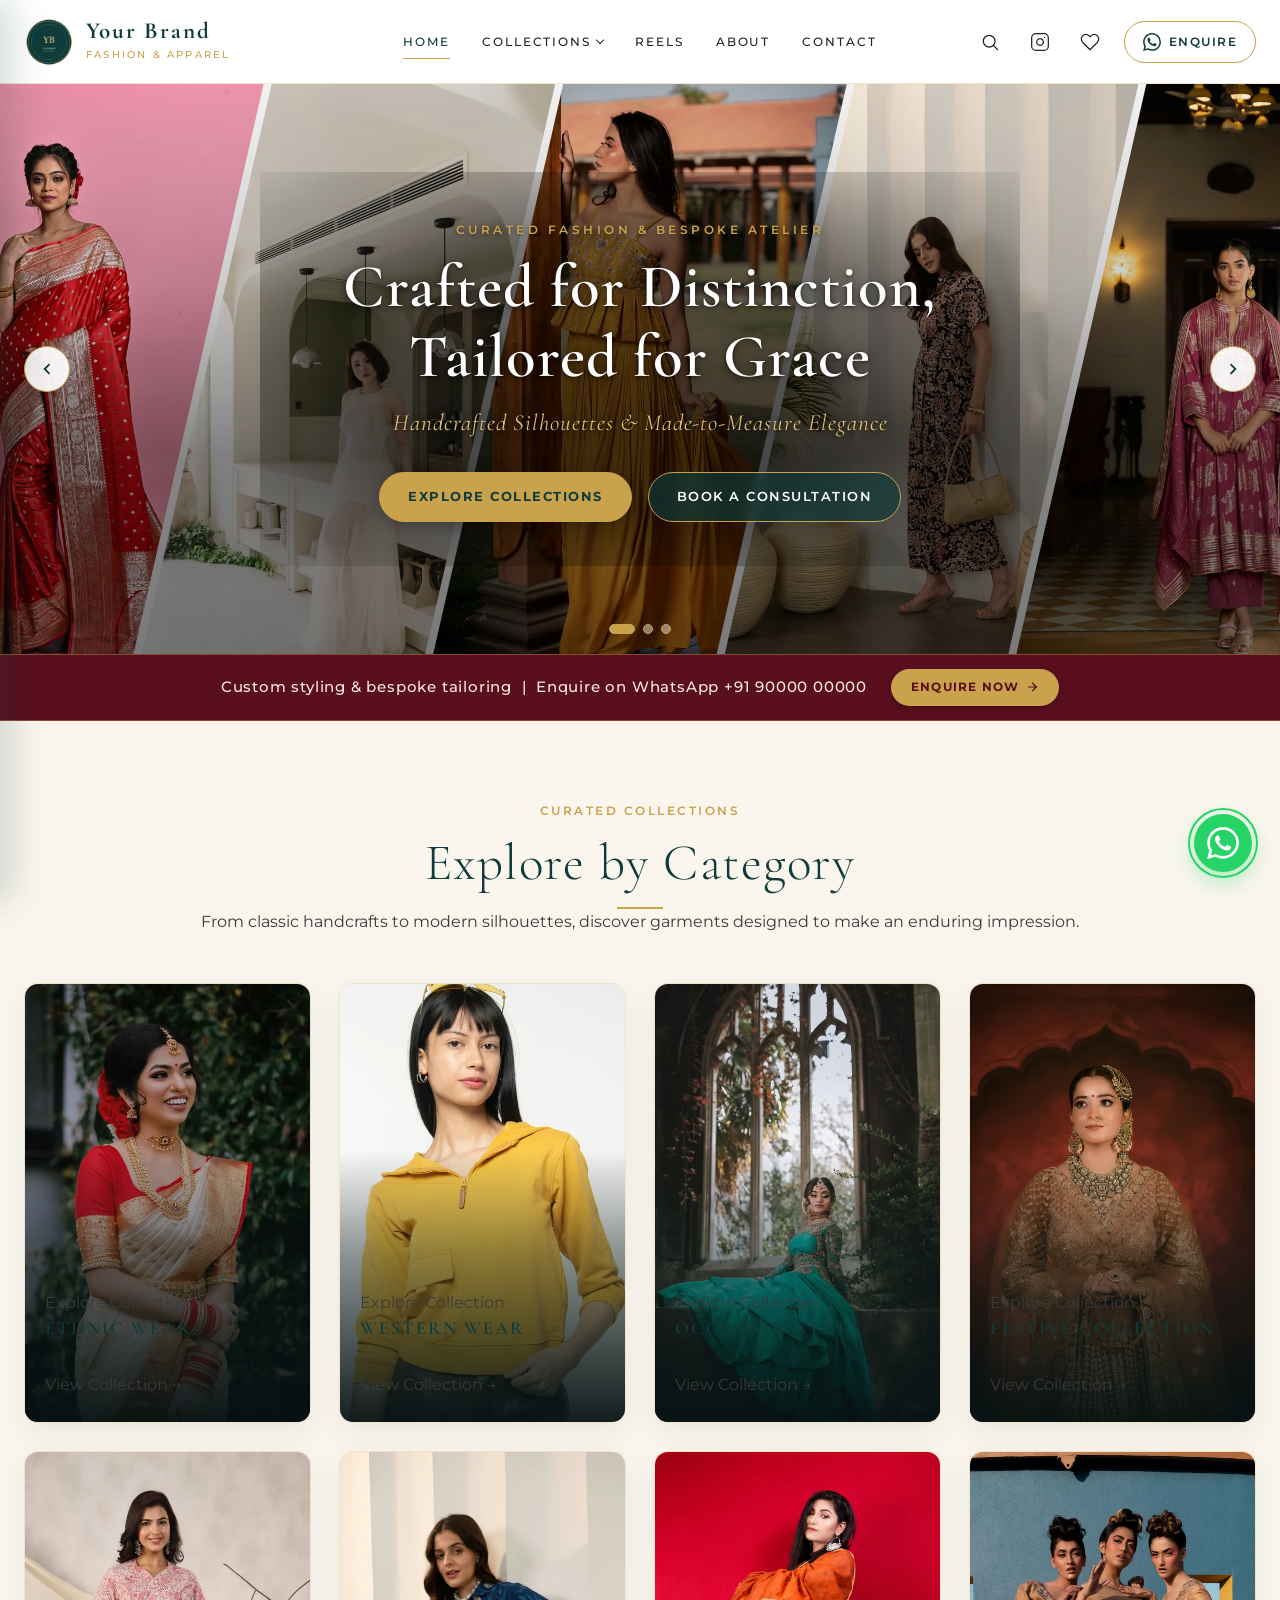
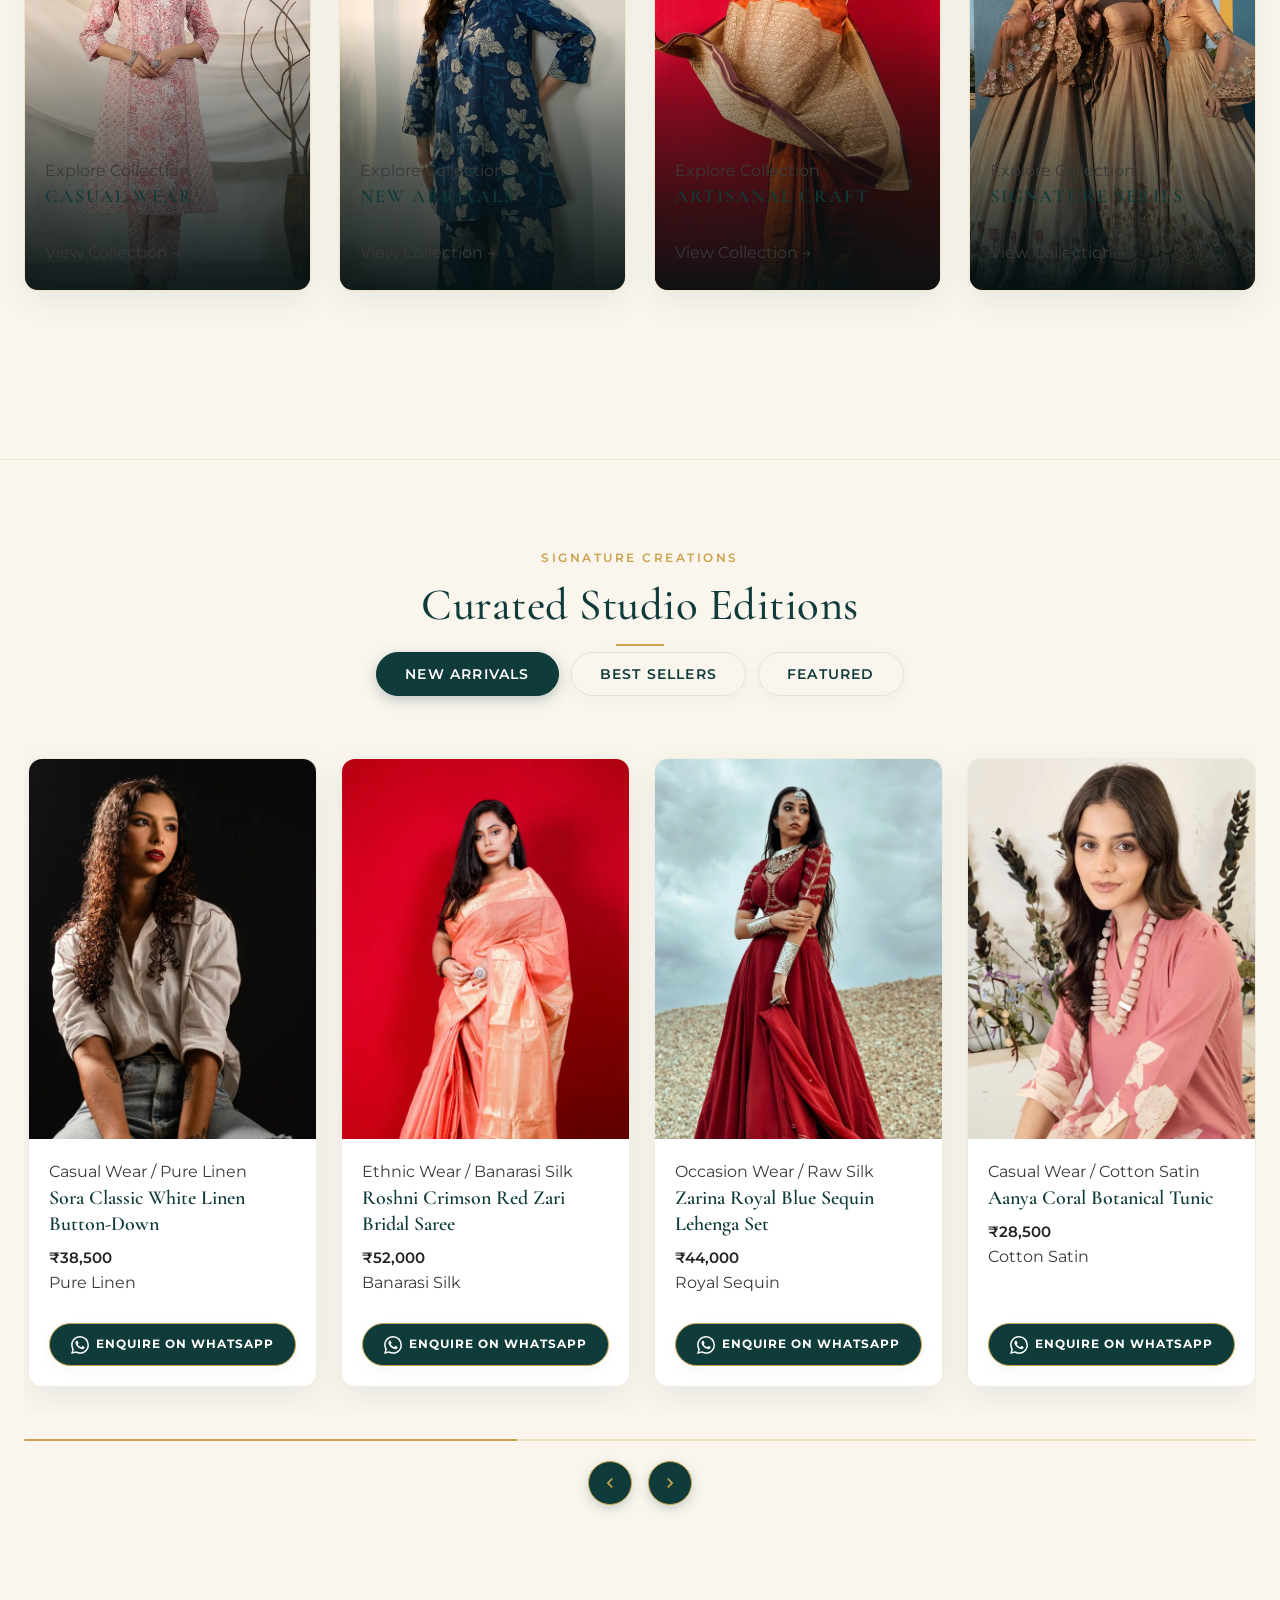
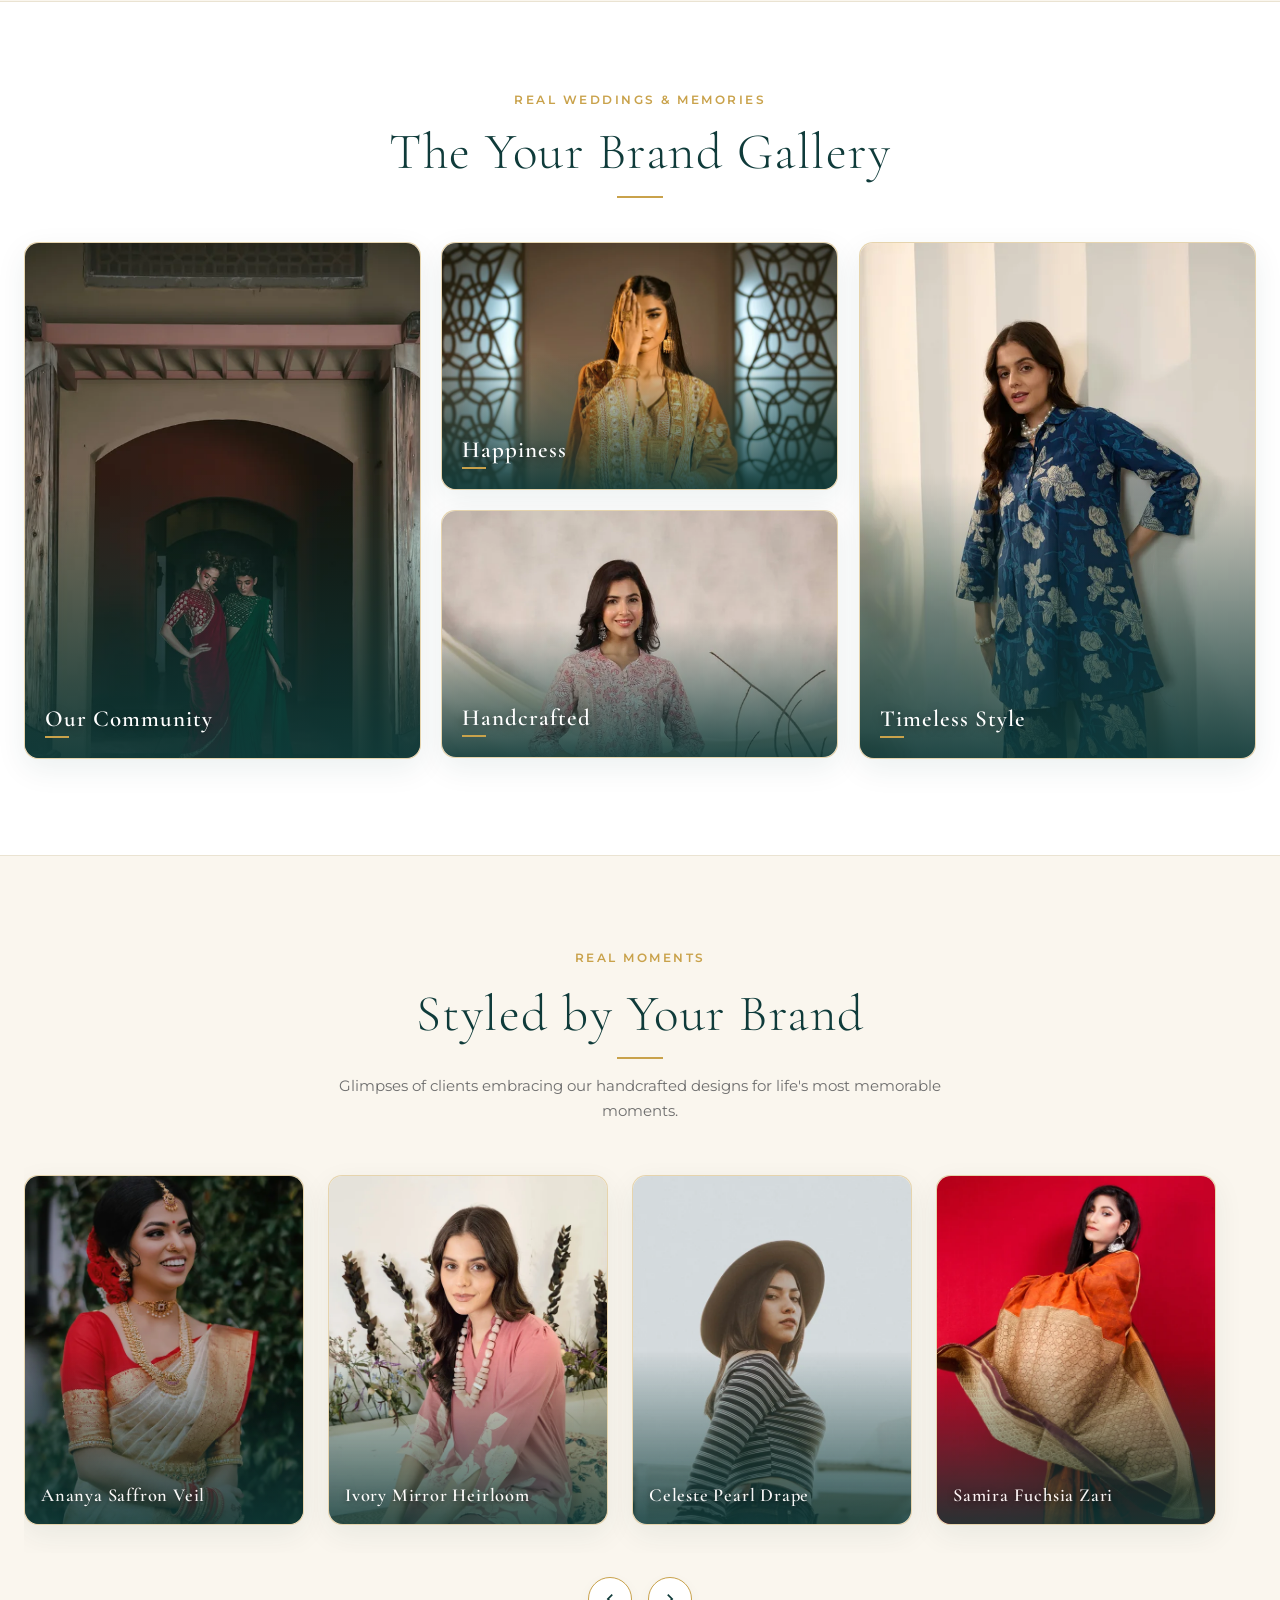
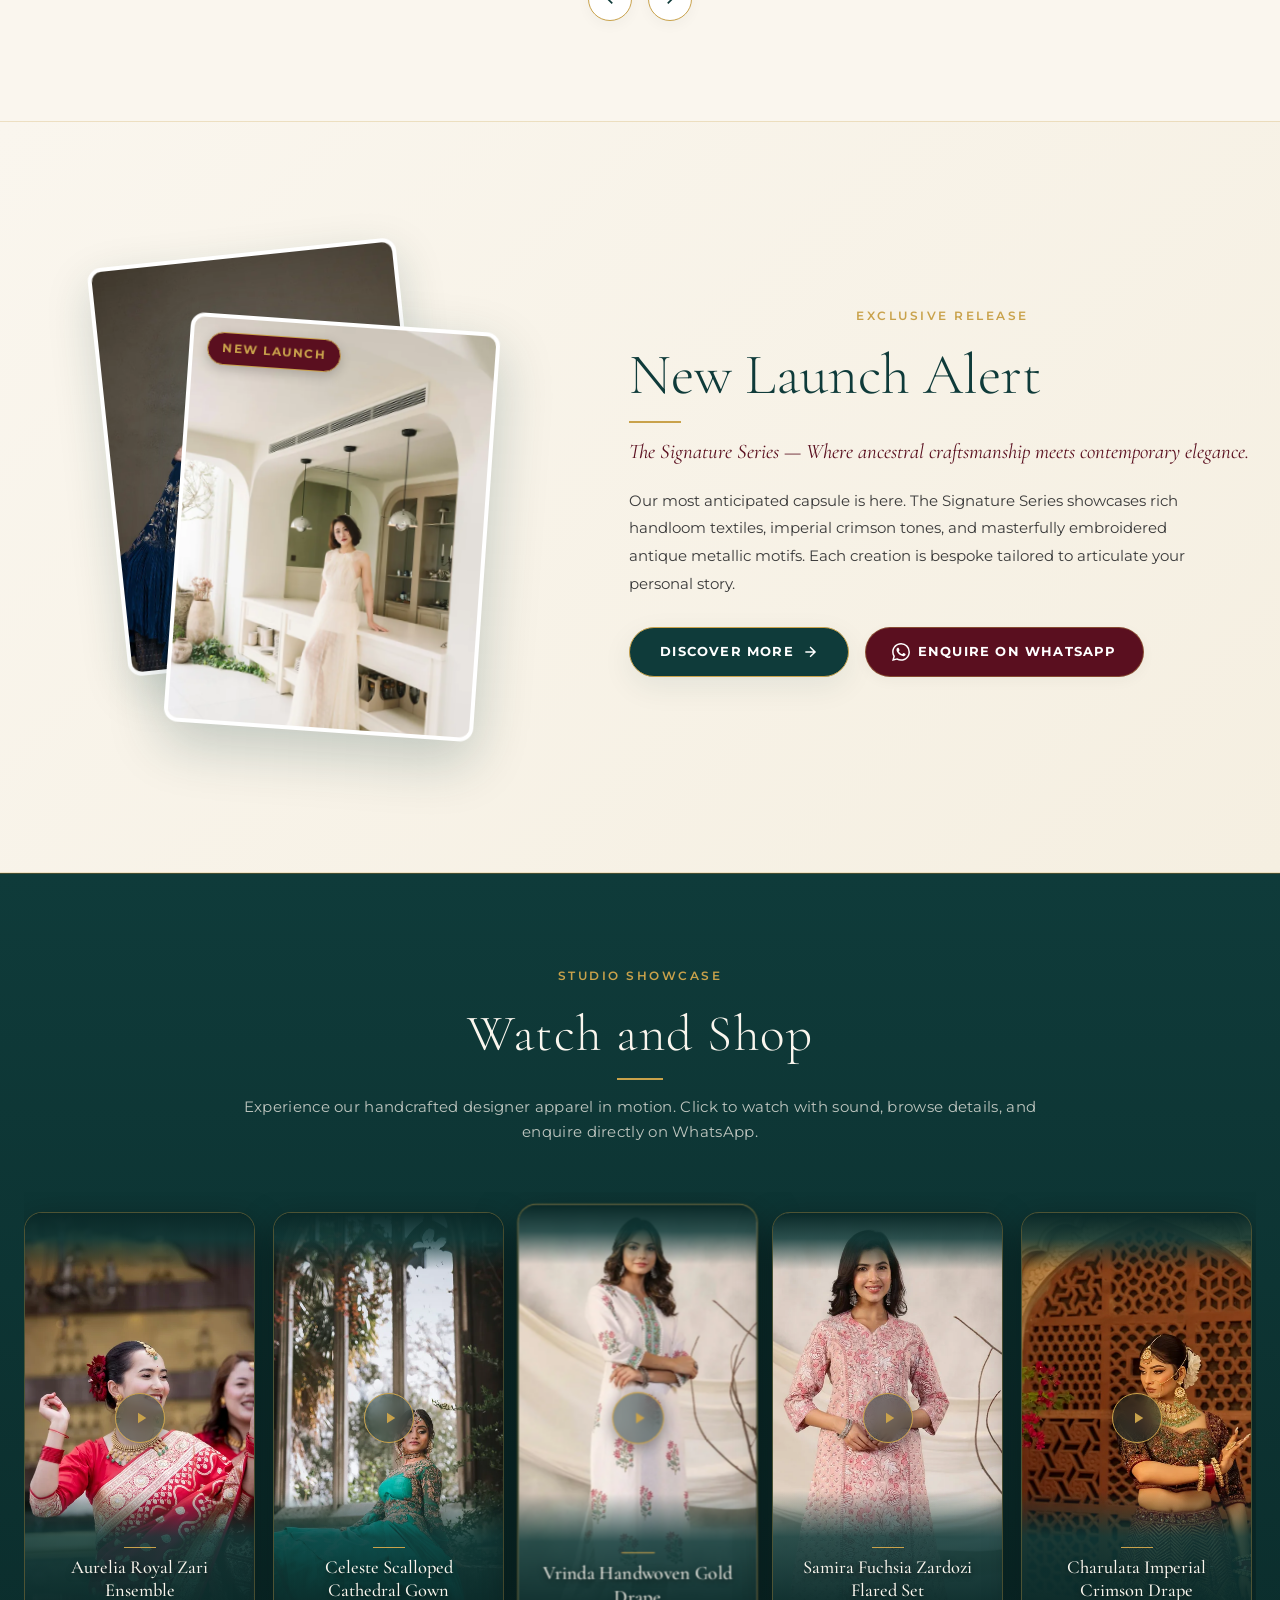
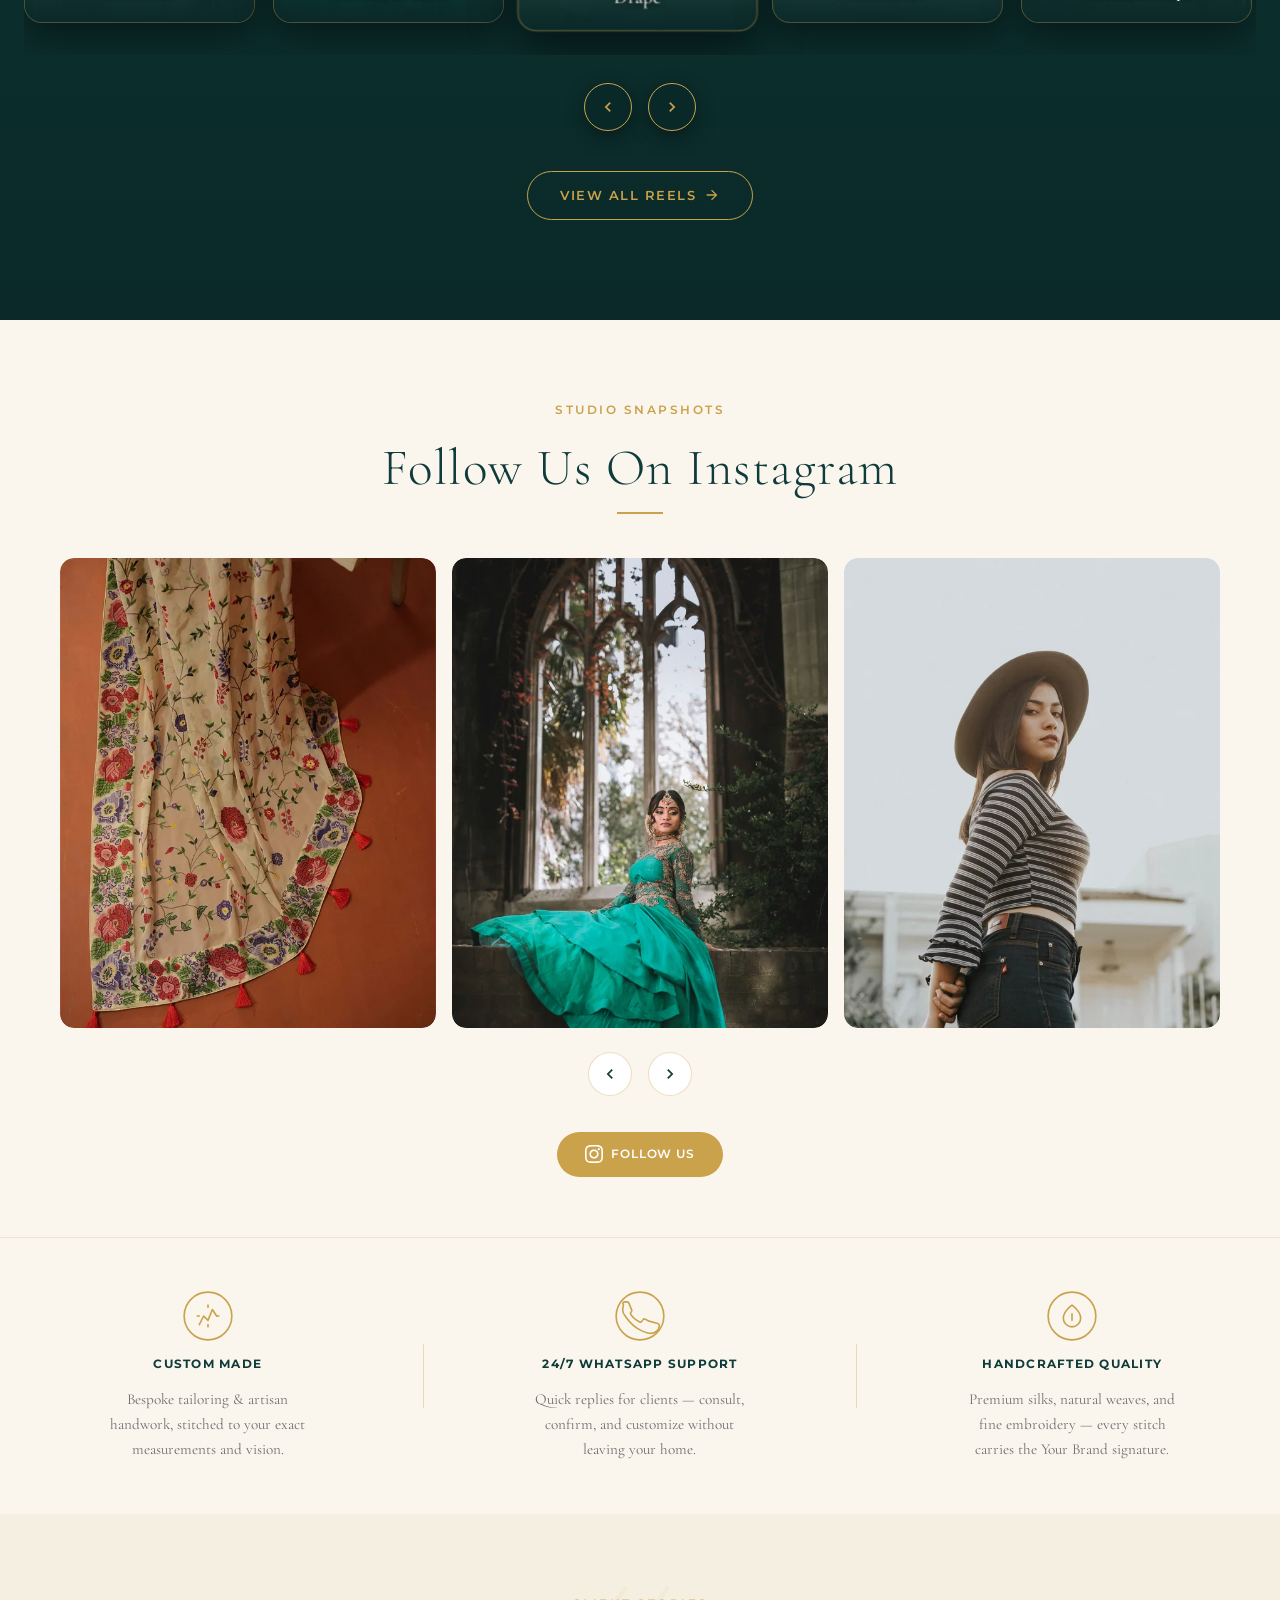
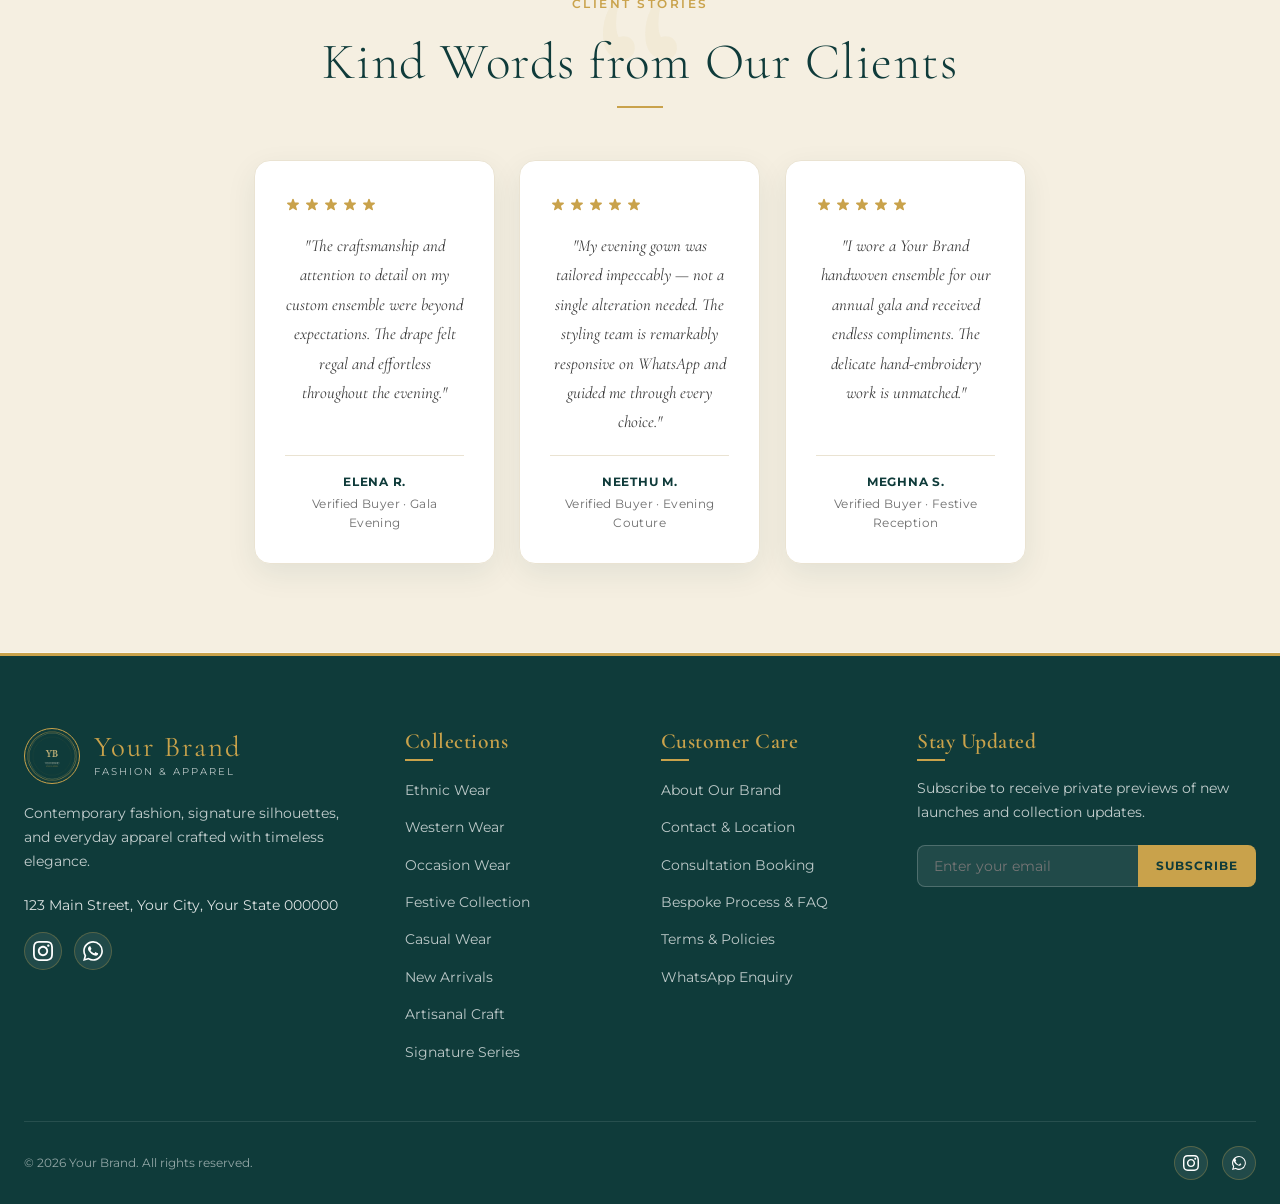
==== commit d20e2001: "images changed" ====
--- a/index.html
+++ b/index.html
@@ -1,2235 +1,2057 @@
 <!DOCTYPE html>
+
 <html lang="en">
 <head>
-  <meta charset="UTF-8">
-  <meta name="viewport" content="width=device-width, initial-scale=1.0">
-  <title>Your Brand | Contemporary Fashion &amp; Apparel</title>
-  <meta name="description" content="Explore Your Brand's curated collections of premium ethnic wear, western silhouettes, and artisanal garments. Handcrafted fashion and timeless designs.">
-  <meta name="robots" content="noindex, nofollow">
-
-  <!-- Open Graph Meta Tags -->
-  <meta property="og:title" content="Your Brand | Contemporary Fashion &amp; Apparel">
-  <meta property="og:description" content="Explore Your Brand's curated collections of premium ethnic wear, western silhouettes, and artisanal garments. Handcrafted fashion and timeless designs.">
-  <meta property="og:image" content="assets/images/logo-badge.png">
-  <meta property="og:type" content="website">
-  
-  <!-- Google Fonts: Cormorant Garamond & Montserrat -->
-  <link rel="preconnect" href="https://fonts.googleapis.com">
-  <link rel="preconnect" href="https://fonts.gstatic.com" crossorigin>
-  <link href="https://fonts.googleapis.com/css2?family=Cormorant+Garamond:ital,wght@0,400;0,500;0,600;0,700;1,400&family=Montserrat:wght@300;400;500;600;700&display=swap" rel="stylesheet">
-  
-  <!-- Favicon -->
-  <link rel="icon" type="image/png" sizes="32x32" href="assets/images/logo-badge.png">
-  <link rel="icon" type="image/png" sizes="16x16" href="assets/images/logo-badge.png">
-  <link rel="apple-touch-icon" sizes="180x180" href="assets/images/logo-badge.png">
-  <meta name="theme-color" content="#0F3B3A">
-
-  <!-- Master Stylesheet with cache buster -->
-  <link rel="stylesheet" href="css/style.css?v=7.1">
+<meta charset="utf-8"/>
+<meta content="width=device-width, initial-scale=1.0" name="viewport"/>
+<title>Your Brand | Contemporary Fashion &amp; Apparel</title>
+<meta content="Explore Your Brand's curated collections of premium ethnic wear, western silhouettes, and artisanal garments. Handcrafted fashion and timeless designs." name="description"/>
+<meta content="noindex, nofollow" name="robots"/>
+<!-- Open Graph Meta Tags -->
+<meta content="Your Brand | Contemporary Fashion &amp; Apparel" property="og:title"/>
+<meta content="Explore Your Brand's curated collections of premium ethnic wear, western silhouettes, and artisanal garments. Handcrafted fashion and timeless designs." property="og:description"/>
+<meta content="assets/images/logo-badge.png" property="og:image"/>
+<meta content="website" property="og:type"/>
+<!-- Google Fonts: Cormorant Garamond & Montserrat -->
+<link href="https://fonts.googleapis.com" rel="preconnect"/>
+<link crossorigin="" href="https://fonts.gstatic.com" rel="preconnect"/>
+<link href="https://fonts.googleapis.com/css2?family=Cormorant+Garamond:ital,wght@0,400;0,500;0,600;0,700;1,400&amp;family=Montserrat:wght@300;400;500;600;700&amp;display=swap" rel="stylesheet"/>
+<!-- Favicon -->
+<link href="assets/images/logo-badge.png" rel="icon" sizes="32x32" type="image/png"/>
+<link href="assets/images/logo-badge.png" rel="icon" sizes="16x16" type="image/png"/>
+<link href="assets/images/logo-badge.png" rel="apple-touch-icon" sizes="180x180"/>
+<meta content="#0F3B3A" name="theme-color"/>
+<!-- Master Stylesheet with cache buster -->
+<link href="css/style.css?v=7.1" rel="stylesheet"/>
 </head>
 <body>
-
-  <!-- ========================================================================
+<!-- ========================================================================
        1. Sticky Header
        ======================================================================== -->
-  <header class="site-header" id="mainHeader">
-    <div class="container header-inner">
-      
-      <!-- Mobile Hamburger Toggle (Left on mobile under 768px, >=44px tap area) -->
-      <button class="mobile-toggle" aria-label="Open Navigation Menu" aria-expanded="false" aria-controls="mobileDrawer">
-        <span class="hamburger-bar"></span>
-        <span class="hamburger-bar"></span>
-        <span class="hamburger-bar"></span>
-      </button>
-
-      <!-- Brand Logo & Name (Left on desktop, centered on mobile) -->
-      <a href="index.html" class="brand-link" aria-label="Your Brand - Home">
-        <img src="assets/images/logo-badge.png" alt="Your Brand Emblem" class="brand-badge-img" width="50" height="50">
-        <div class="brand-text-wrap">
-          <span class="brand-main-text">Your Brand</span>
-          <span class="brand-sub-text">Fashion &amp; Apparel</span>
-        </div>
-      </a>
-
-      <!-- Center Desktop Navigation -->
-      <nav class="main-nav" aria-label="Primary Navigation">
-        <div class="nav-item">
-          <a href="index.html" class="nav-link active">Home</a>
-        </div>
-
-        <!-- Collections Dropdown -->
-        <div class="nav-item">
-          <a href="collections.html" class="nav-link">
+<header class="site-header" id="mainHeader">
+<div class="container header-inner">
+<!-- Mobile Hamburger Toggle (Left on mobile under 768px, >=44px tap area) -->
+<button aria-controls="mobileDrawer" aria-expanded="false" aria-label="Open Navigation Menu" class="mobile-toggle">
+<span class="hamburger-bar"></span>
+<span class="hamburger-bar"></span>
+<span class="hamburger-bar"></span>
+</button>
+<!-- Brand Logo & Name (Left on desktop, centered on mobile) -->
+<a aria-label="Your Brand - Home" class="brand-link" href="index.html">
+<img alt="Your Brand Emblem" class="brand-badge-img" height="50" src="assets/images/logo-badge.png" width="50"/>
+<div class="brand-text-wrap">
+<span class="brand-main-text">Your Brand</span>
+<span class="brand-sub-text">Fashion &amp; Apparel</span>
+</div>
+</a>
+<!-- Center Desktop Navigation -->
+<nav aria-label="Primary Navigation" class="main-nav">
+<div class="nav-item">
+<a class="nav-link active" href="index.html">Home</a>
+</div>
+<!-- Collections Dropdown -->
+<div class="nav-item">
+<a class="nav-link" href="collections.html">
             Collections <span class="nav-arrow"></span>
-          </a>
-          <div class="dropdown-menu" role="menu">
-            <div class="dropdown-grid">
-              <a href="collections.html?c=ethnic-wear" class="dropdown-card">
-                <img src="assets/images/collection-01.webp" alt="Ethnic Wear" class="dropdown-thumb" width="64" height="64" loading="lazy">
-                <div class="dropdown-card-text">
-                  <div class="dropdown-title">Ethnic Wear</div>
-                  <div class="dropdown-desc">Pure silks &amp; handloom weaves</div>
-                </div>
+</a>
+<div class="dropdown-menu" role="menu">
+<div class="dropdown-grid">
+<a class="dropdown-card" href="collections.html?c=ethnic-wear">
+<img alt="Ethnic Wear" class="dropdown-thumb" height="64" loading="lazy" src="assets/images/collection-01.webp" width="64"/>
+<div class="dropdown-card-text">
+<div class="dropdown-title">Ethnic Wear</div>
+<div class="dropdown-desc">Pure silks &amp; handloom weaves</div>
+</div>
+</a>
+<a class="dropdown-card" href="collections.html?c=western-wear">
+<img alt="Western Wear" class="dropdown-thumb" height="64" loading="lazy" src="assets/images/collection-02.webp" width="64"/>
+<div class="dropdown-card-text">
+<div class="dropdown-title">Western Wear</div>
+<div class="dropdown-desc">Tailored gowns &amp; modern corsets</div>
+</div>
+</a>
+<a class="dropdown-card" href="collections.html?c=occasion-wear">
+<img alt="Occasion Wear" class="dropdown-thumb" height="64" loading="lazy" src="assets/images/collection-03.webp" width="64"/>
+<div class="dropdown-card-text">
+<div class="dropdown-title">Occasion Wear</div>
+<div class="dropdown-desc">Embellished statement silhouettes</div>
+</div>
+</a>
+<a class="dropdown-card" href="collections.html?c=festive-collection">
+<img alt="Festive Collection" class="dropdown-thumb" height="64" loading="lazy" src="assets/images/collection-04.webp" width="64"/>
+<div class="dropdown-card-text">
+<div class="dropdown-title">Festive Collection</div>
+<div class="dropdown-desc">Vibrant festive &amp; celebration edits</div>
+</div>
+</a>
+<a class="dropdown-card" href="collections.html?c=casual-wear">
+<img alt="Casual Wear" class="dropdown-thumb" height="64" loading="lazy" src="assets/images/collection-05.webp" width="64"/>
+<div class="dropdown-card-text">
+<div class="dropdown-title">Casual Wear</div>
+<div class="dropdown-desc">Effortless daily luxury &amp; separates</div>
+</div>
+</a>
+<a class="dropdown-card" href="collections.html?c=new-arrivals">
+<img alt="New Arrivals" class="dropdown-thumb" height="64" loading="lazy" src="assets/images/collection-06.webp" width="64"/>
+<div class="dropdown-card-text">
+<div class="dropdown-title">New Arrivals</div>
+<div class="dropdown-desc">Freshly dropped studio designs</div>
+</div>
+</a>
+<a class="dropdown-card" href="collections.html?c=artisanal-craft">
+<img alt="Artisanal Craft" class="dropdown-thumb" height="64" loading="lazy" src="assets/images/collection-07.webp" width="64"/>
+<div class="dropdown-card-text">
+<div class="dropdown-title">Artisanal Craft</div>
+<div class="dropdown-desc">Hand-embroidery &amp; custom trims</div>
+</div>
+</a>
+<a class="dropdown-card" href="collections.html?c=signature-series">
+<img alt="Signature Series" class="dropdown-thumb" height="64" loading="lazy" src="assets/images/collection-08.webp" width="64"/>
+<div class="dropdown-card-text">
+<div class="dropdown-title">Signature Series</div>
+<div class="dropdown-desc">Limited-edition heritage capsules</div>
+</div>
+</a>
+</div>
+<div class="dropdown-footer">
+<a class="dropdown-all-link" href="collections.html">
+                View All Collections →
               </a>
-
-              <a href="collections.html?c=western-wear" class="dropdown-card">
-                <img src="assets/images/collection-02.webp" alt="Western Wear" class="dropdown-thumb" width="64" height="64" loading="lazy">
-                <div class="dropdown-card-text">
-                  <div class="dropdown-title">Western Wear</div>
-                  <div class="dropdown-desc">Tailored gowns &amp; modern corsets</div>
-                </div>
-              </a>
-
-              <a href="collections.html?c=occasion-wear" class="dropdown-card">
-                <img src="assets/images/collection-03.webp" alt="Occasion Wear" class="dropdown-thumb" width="64" height="64" loading="lazy">
-                <div class="dropdown-card-text">
-                  <div class="dropdown-title">Occasion Wear</div>
-                  <div class="dropdown-desc">Embellished statement silhouettes</div>
-                </div>
-              </a>
-
-              <a href="collections.html?c=festive-collection" class="dropdown-card">
-                <img src="assets/images/collection-04.webp" alt="Festive Collection" class="dropdown-thumb" width="64" height="64" loading="lazy">
-                <div class="dropdown-card-text">
-                  <div class="dropdown-title">Festive Collection</div>
-                  <div class="dropdown-desc">Vibrant festive &amp; celebration edits</div>
-                </div>
-              </a>
-
-              <a href="collections.html?c=casual-wear" class="dropdown-card">
-                <img src="assets/images/collection-05.webp" alt="Casual Wear" class="dropdown-thumb" width="64" height="64" loading="lazy">
-                <div class="dropdown-card-text">
-                  <div class="dropdown-title">Casual Wear</div>
-                  <div class="dropdown-desc">Effortless daily luxury &amp; separates</div>
-                </div>
-              </a>
-
-              <a href="collections.html?c=new-arrivals" class="dropdown-card">
-                <img src="assets/images/collection-06.webp" alt="New Arrivals" class="dropdown-thumb" width="64" height="64" loading="lazy">
-                <div class="dropdown-card-text">
-                  <div class="dropdown-title">New Arrivals</div>
-                  <div class="dropdown-desc">Freshly dropped studio designs</div>
-                </div>
-              </a>
-
-              <a href="collections.html?c=artisanal-craft" class="dropdown-card">
-                <img src="assets/images/collection-07.webp" alt="Artisanal Craft" class="dropdown-thumb" width="64" height="64" loading="lazy">
-                <div class="dropdown-card-text">
-                  <div class="dropdown-title">Artisanal Craft</div>
-                  <div class="dropdown-desc">Hand-embroidery &amp; custom trims</div>
-                </div>
-              </a>
-
-              <a href="collections.html?c=signature-series" class="dropdown-card">
-                <img src="assets/images/collection-08.webp" alt="Signature Series" class="dropdown-thumb" width="64" height="64" loading="lazy">
-                <div class="dropdown-card-text">
-                  <div class="dropdown-title">Signature Series</div>
-                  <div class="dropdown-desc">Limited-edition heritage capsules</div>
-                </div>
-              </a>
-            </div>
-            <div class="dropdown-footer">
-              <a href="collections.html" class="dropdown-all-link">
-                View All Collections &rarr;
-              </a>
-            </div>
-          </div>
-        </div>
-
-        <div class="nav-item">
-          <a href="reels.html" class="nav-link">Reels</a>
-        </div>
-
-        <div class="nav-item">
-          <a href="about.html" class="nav-link">About</a>
-        </div>
-
-        <div class="nav-item">
-          <a href="contact.html" class="nav-link">Contact</a>
-        </div>
-      </nav>
-
-      <!-- Right Header Actions -->
-      <div class="header-actions">
-        <!-- Thin-line Search Icon (20px, 1.5px stroke, 44px tap area) -->
-        <button class="icon-btn search-trigger" aria-label="Open Search">
-          <svg width="20" height="20" viewBox="0 0 24 24" fill="none" stroke="currentColor" stroke-width="1.5" stroke-linecap="round" stroke-linejoin="round" aria-hidden="true"><circle cx="11" cy="11" r="7"/><line x1="21" y1="21" x2="16" y2="16"/></svg>
-        </button>
-
-        <!-- Thin-line Instagram Icon (20px, 1.5px stroke, 44px tap area) -->
-        <a href="https://instagram.com/yourbrand" target="_blank" rel="noopener" class="icon-btn header-insta-btn" aria-label="Visit Instagram Profile">
-          <svg width="20" height="20" viewBox="0 0 24 24" fill="none" stroke="currentColor" stroke-width="1.5" stroke-linecap="round" stroke-linejoin="round" aria-hidden="true"><rect x="2" y="2" width="20" height="20" rx="5" ry="5"/><path d="M16 11.37A4 4 0 1 1 12.63 8 4 4 0 0 1 16 11.37z"/><line x1="17.5" y1="6.5" x2="17.51" y2="6.5"/></svg>
-        </a>
-
-        <!-- Thin-line Wishlist Heart Icon (20px, 1.5px stroke, 44px tap area) -->
-        <a href="wishlist.html" class="icon-btn wishlist-btn" aria-label="View Wishlist">
-          <svg width="20" height="20" viewBox="0 0 24 24" fill="none" stroke="currentColor" stroke-width="1.5" stroke-linecap="round" stroke-linejoin="round" aria-hidden="true"><path d="M20.84 4.61a5.5 5.5 0 0 0-7.78 0L12 5.67l-1.06-1.06a5.5 5.5 0 0 0-7.78 7.78l1.06 1.06L12 21.23l7.78-7.78 1.06-1.06a5.5 5.5 0 0 0 0-7.78z"/></svg>
-          <span class="badge-count wishlist-badge" style="display: none;">0</span>
-        </a>
-
-        <!-- Mobile WhatsApp Icon Button (Under 768px, 44px tap target) -->
-        <a href="https://wa.me/919000000000" target="_blank" rel="noopener" class="icon-btn mobile-wa-btn" aria-label="Chat on WhatsApp">
-          <svg width="20" height="20" viewBox="0 0 24 24" fill="currentColor" aria-hidden="true"><path d="M17.472 14.382c-.297-.149-1.758-.867-2.03-.967-.273-.099-.471-.148-.67.15-.197.297-.767.966-.94 1.164-.173.199-.347.223-.644.075-.297-.15-1.255-.463-2.39-1.475-.883-.788-1.48-1.761-1.653-2.059-.173-.297-.018-.458.13-.606.134-.133.298-.347.446-.52.149-.174.198-.298.298-.497.099-.198.05-.371-.025-.52-.075-.149-.669-1.612-.916-2.207-.242-.579-.487-.5-.669-.51-.173-.008-.371-.01-.57-.01-.198 0-.52.074-.792.372-.272.297-1.04 1.016-1.04 2.479 0 1.462 1.065 2.875 1.213 3.074.149.198 2.096 3.2 5.077 4.487.709.306 1.262.489 1.694.625.712.227 1.36.195 1.871.118.571-.085 1.758-.719 2.006-1.413.248-.694.248-1.289.173-1.413-.074-.124-.272-.198-.57-.347m-5.421 7.403h-.004a9.87 9.87 0 01-5.031-1.378l-.361-.214-3.741.982.998-3.648-.235-.374a9.86 9.86 0 01-1.51-5.26c.001-5.45 4.436-9.884 9.888-9.884 2.64 0 5.122 1.03 6.988 2.898a9.825 9.825 0 012.893 6.994c-.003 5.45-4.437 9.884-9.885 9.884m8.413-18.297A11.815 11.815 0 0012.05 0C5.495 0 .16 5.335.157 11.892c0 2.096.547 4.142 1.588 5.945L.057 24l6.305-1.654a11.882 11.882 0 005.683 1.448h.005c6.554 0 11.89-5.335 11.893-11.893a11.821 11.821 0 00-3.48-8.413Z"/></svg>
-        </a>
-
-        <!-- Desktop Enquire Pill (Gold-outline pill with WhatsApp icon, fills teal on hover) -->
-        <a href="https://wa.me/919000000000" target="_blank" rel="noopener" class="btn-enquire-pill" aria-label="Enquire on WhatsApp">
-          <svg width="18" height="18" viewBox="0 0 24 24" fill="currentColor" aria-hidden="true"><path d="M17.472 14.382c-.297-.149-1.758-.867-2.03-.967-.273-.099-.471-.148-.67.15-.197.297-.767.966-.94 1.164-.173.199-.347.223-.644.075-.297-.15-1.255-.463-2.39-1.475-.883-.788-1.48-1.761-1.653-2.059-.173-.297-.018-.458.13-.606.134-.133.298-.347.446-.52.149-.174.198-.298.298-.497.099-.198.05-.371-.025-.52-.075-.149-.669-1.612-.916-2.207-.242-.579-.487-.5-.669-.51-.173-.008-.371-.01-.57-.01-.198 0-.52.074-.792.372-.272.297-1.04 1.016-1.04 2.479 0 1.462 1.065 2.875 1.213 3.074.149.198 2.096 3.2 5.077 4.487.709.306 1.262.489 1.694.625.712.227 1.36.195 1.871.118.571-.085 1.758-.719 2.006-1.413.248-.694.248-1.289.173-1.413-.074-.124-.272-.198-.57-.347m-5.421 7.403h-.004a9.87 9.87 0 01-5.031-1.378l-.361-.214-3.741.982.998-3.648-.235-.374a9.86 9.86 0 01-1.51-5.26c.001-5.45 4.436-9.884 9.888-9.884 2.64 0 5.122 1.03 6.988 2.898a9.825 9.825 0 012.893 6.994c-.003 5.45-4.437 9.884-9.885 9.884m8.413-18.297A11.815 11.815 0 0012.05 0C5.495 0 .16 5.335.157 11.892c0 2.096.547 4.142 1.588 5.945L.057 24l6.305-1.654a11.882 11.882 0 005.683 1.448h.005c6.554 0 11.89-5.335 11.893-11.893a11.821 11.821 0 00-3.48-8.413Z"/></svg>
-          <span>Enquire</span>
-        </a>
-      </div>
-
-    </div>
-  </header>
-
-  <!-- ========================================================================
+</div>
+</div>
+</div>
+<div class="nav-item">
+<a class="nav-link" href="reels.html">Reels</a>
+</div>
+<div class="nav-item">
+<a class="nav-link" href="about.html">About</a>
+</div>
+<div class="nav-item">
+<a class="nav-link" href="contact.html">Contact</a>
+</div>
+</nav>
+<!-- Right Header Actions -->
+<div class="header-actions">
+<!-- Thin-line Search Icon (20px, 1.5px stroke, 44px tap area) -->
+<button aria-label="Open Search" class="icon-btn search-trigger">
+<svg aria-hidden="true" fill="none" height="20" stroke="currentColor" stroke-linecap="round" stroke-linejoin="round" stroke-width="1.5" viewbox="0 0 24 24" width="20"><circle cx="11" cy="11" r="7"></circle><line x1="21" x2="16" y1="21" y2="16"></line></svg>
+</button>
+<!-- Thin-line Instagram Icon (20px, 1.5px stroke, 44px tap area) -->
+<a aria-label="Visit Instagram Profile" class="icon-btn header-insta-btn" href="https://instagram.com/yourbrand" rel="noopener" target="_blank">
+<svg aria-hidden="true" fill="none" height="20" stroke="currentColor" stroke-linecap="round" stroke-linejoin="round" stroke-width="1.5" viewbox="0 0 24 24" width="20"><rect height="20" rx="5" ry="5" width="20" x="2" y="2"></rect><path d="M16 11.37A4 4 0 1 1 12.63 8 4 4 0 0 1 16 11.37z"></path><line x1="17.5" x2="17.51" y1="6.5" y2="6.5"></line></svg>
+</a>
+<!-- Thin-line Wishlist Heart Icon (20px, 1.5px stroke, 44px tap area) -->
+<a aria-label="View Wishlist" class="icon-btn wishlist-btn" href="wishlist.html">
+<svg aria-hidden="true" fill="none" height="20" stroke="currentColor" stroke-linecap="round" stroke-linejoin="round" stroke-width="1.5" viewbox="0 0 24 24" width="20"><path d="M20.84 4.61a5.5 5.5 0 0 0-7.78 0L12 5.67l-1.06-1.06a5.5 5.5 0 0 0-7.78 7.78l1.06 1.06L12 21.23l7.78-7.78 1.06-1.06a5.5 5.5 0 0 0 0-7.78z"></path></svg>
+<span class="badge-count wishlist-badge" style="display: none;">0</span>
+</a>
+<!-- Mobile WhatsApp Icon Button (Under 768px, 44px tap target) -->
+<a aria-label="Chat on WhatsApp" class="icon-btn mobile-wa-btn" href="https://wa.me/919000000000" rel="noopener" target="_blank">
+<svg aria-hidden="true" fill="currentColor" height="20" viewbox="0 0 24 24" width="20"><path d="M17.472 14.382c-.297-.149-1.758-.867-2.03-.967-.273-.099-.471-.148-.67.15-.197.297-.767.966-.94 1.164-.173.199-.347.223-.644.075-.297-.15-1.255-.463-2.39-1.475-.883-.788-1.48-1.761-1.653-2.059-.173-.297-.018-.458.13-.606.134-.133.298-.347.446-.52.149-.174.198-.298.298-.497.099-.198.05-.371-.025-.52-.075-.149-.669-1.612-.916-2.207-.242-.579-.487-.5-.669-.51-.173-.008-.371-.01-.57-.01-.198 0-.52.074-.792.372-.272.297-1.04 1.016-1.04 2.479 0 1.462 1.065 2.875 1.213 3.074.149.198 2.096 3.2 5.077 4.487.709.306 1.262.489 1.694.625.712.227 1.36.195 1.871.118.571-.085 1.758-.719 2.006-1.413.248-.694.248-1.289.173-1.413-.074-.124-.272-.198-.57-.347m-5.421 7.403h-.004a9.87 9.87 0 01-5.031-1.378l-.361-.214-3.741.982.998-3.648-.235-.374a9.86 9.86 0 01-1.51-5.26c.001-5.45 4.436-9.884 9.888-9.884 2.64 0 5.122 1.03 6.988 2.898a9.825 9.825 0 012.893 6.994c-.003 5.45-4.437 9.884-9.885 9.884m8.413-18.297A11.815 11.815 0 0012.05 0C5.495 0 .16 5.335.157 11.892c0 2.096.547 4.142 1.588 5.945L.057 24l6.305-1.654a11.882 11.882 0 005.683 1.448h.005c6.554 0 11.89-5.335 11.893-11.893a11.821 11.821 0 00-3.48-8.413Z"></path></svg>
+</a>
+<!-- Desktop Enquire Pill (Gold-outline pill with WhatsApp icon, fills teal on hover) -->
+<a aria-label="Enquire on WhatsApp" class="btn-enquire-pill" href="https://wa.me/919000000000" rel="noopener" target="_blank">
+<svg aria-hidden="true" fill="currentColor" height="18" viewbox="0 0 24 24" width="18"><path d="M17.472 14.382c-.297-.149-1.758-.867-2.03-.967-.273-.099-.471-.148-.67.15-.197.297-.767.966-.94 1.164-.173.199-.347.223-.644.075-.297-.15-1.255-.463-2.39-1.475-.883-.788-1.48-1.761-1.653-2.059-.173-.297-.018-.458.13-.606.134-.133.298-.347.446-.52.149-.174.198-.298.298-.497.099-.198.05-.371-.025-.52-.075-.149-.669-1.612-.916-2.207-.242-.579-.487-.5-.669-.51-.173-.008-.371-.01-.57-.01-.198 0-.52.074-.792.372-.272.297-1.04 1.016-1.04 2.479 0 1.462 1.065 2.875 1.213 3.074.149.198 2.096 3.2 5.077 4.487.709.306 1.262.489 1.694.625.712.227 1.36.195 1.871.118.571-.085 1.758-.719 2.006-1.413.248-.694.248-1.289.173-1.413-.074-.124-.272-.198-.57-.347m-5.421 7.403h-.004a9.87 9.87 0 01-5.031-1.378l-.361-.214-3.741.982.998-3.648-.235-.374a9.86 9.86 0 01-1.51-5.26c.001-5.45 4.436-9.884 9.888-9.884 2.64 0 5.122 1.03 6.988 2.898a9.825 9.825 0 012.893 6.994c-.003 5.45-4.437 9.884-9.885 9.884m8.413-18.297A11.815 11.815 0 0012.05 0C5.495 0 .16 5.335.157 11.892c0 2.096.547 4.142 1.588 5.945L.057 24l6.305-1.654a11.882 11.882 0 005.683 1.448h.005c6.554 0 11.89-5.335 11.893-11.893a11.821 11.821 0 00-3.48-8.413Z"></path></svg>
+<span>Enquire</span>
+</a>
+</div>
+</div>
+</header>
+<!-- ========================================================================
        Mobile Drawer Navigation (Left-Slide, Ivory, Safe Area, Staggered)
        ======================================================================== -->
-  <div class="mobile-drawer-overlay" aria-hidden="true"></div>
-  <aside class="mobile-drawer" id="mobileDrawer" aria-label="Mobile Navigation" aria-hidden="true">
-    <div class="drawer-header">
-      <div class="brand-text-wrap">
-        <span class="brand-main-text">Your Brand</span>
-        <span class="brand-sub-text">Fashion &amp; Apparel</span>
-      </div>
-      <button class="drawer-close-btn" aria-label="Close Mobile Menu">&times;</button>
-    </div>
-
-    <nav class="drawer-nav">
-      <div class="drawer-nav-item">
-        <a href="index.html" class="drawer-link active">Home</a>
-      </div>
-      
-      <!-- Collapsible Collections Accordion with Thumbnails -->
-      <div class="drawer-nav-item">
-        <button class="drawer-accordion-btn" aria-expanded="false">
-          <span>Collections</span>
-          <span class="nav-arrow"></span>
-        </button>
-        <div class="drawer-accordion-content">
-          <a href="collections.html?c=ethnic-wear" class="drawer-sublink-card">
-            <img src="assets/images/collection-01.webp" alt="Ethnic Wear" class="drawer-sublink-thumb" width="40" height="40" loading="lazy">
-            <span class="drawer-sublink-name">Ethnic Wear</span>
+<div aria-hidden="true" class="mobile-drawer-overlay"></div>
+<aside aria-hidden="true" aria-label="Mobile Navigation" class="mobile-drawer" id="mobileDrawer">
+<div class="drawer-header">
+<div class="brand-text-wrap">
+<span class="brand-main-text">Your Brand</span>
+<span class="brand-sub-text">Fashion &amp; Apparel</span>
+</div>
+<button aria-label="Close Mobile Menu" class="drawer-close-btn">×</button>
+</div>
+<nav class="drawer-nav">
+<div class="drawer-nav-item">
+<a class="drawer-link active" href="index.html">Home</a>
+</div>
+<!-- Collapsible Collections Accordion with Thumbnails -->
+<div class="drawer-nav-item">
+<button aria-expanded="false" class="drawer-accordion-btn">
+<span>Collections</span>
+<span class="nav-arrow"></span>
+</button>
+<div class="drawer-accordion-content">
+<a class="drawer-sublink-card" href="collections.html?c=ethnic-wear">
+<img alt="Ethnic Wear" class="drawer-sublink-thumb" height="40" loading="lazy" src="assets/images/collection-01.webp" width="40"/>
+<span class="drawer-sublink-name">Ethnic Wear</span>
+</a>
+<a class="drawer-sublink-card" href="collections.html?c=western-wear">
+<img alt="Western Wear" class="drawer-sublink-thumb" height="40" loading="lazy" src="assets/images/collection-02.webp" width="40"/>
+<span class="drawer-sublink-name">Western Wear</span>
+</a>
+<a class="drawer-sublink-card" href="collections.html?c=occasion-wear">
+<img alt="Occasion Wear" class="drawer-sublink-thumb" height="40" loading="lazy" src="assets/images/collection-03.webp" width="40"/>
+<span class="drawer-sublink-name">Occasion Wear</span>
+</a>
+<a class="drawer-sublink-card" href="collections.html?c=festive-collection">
+<img alt="Festive Collection" class="drawer-sublink-thumb" height="40" loading="lazy" src="assets/images/collection-04.webp" width="40"/>
+<span class="drawer-sublink-name">Festive Collection</span>
+</a>
+<a class="drawer-sublink-card" href="collections.html?c=casual-wear">
+<img alt="Casual Wear" class="drawer-sublink-thumb" height="40" loading="lazy" src="assets/images/collection-05.webp" width="40"/>
+<span class="drawer-sublink-name">Casual Wear</span>
+</a>
+<a class="drawer-sublink-card" href="collections.html?c=new-arrivals">
+<img alt="New Arrivals" class="drawer-sublink-thumb" height="40" loading="lazy" src="assets/images/collection-06.webp" width="40"/>
+<span class="drawer-sublink-name">New Arrivals</span>
+</a>
+<a class="drawer-sublink-card" href="collections.html?c=artisanal-craft">
+<img alt="Artisanal Craft" class="drawer-sublink-thumb" height="40" loading="lazy" src="assets/images/collection-07.webp" width="40"/>
+<span class="drawer-sublink-name">Artisanal Craft</span>
+</a>
+<a class="drawer-sublink-card" href="collections.html?c=signature-series">
+<img alt="Signature Series" class="drawer-sublink-thumb" height="40" loading="lazy" src="assets/images/collection-08.webp" width="40"/>
+<span class="drawer-sublink-name">Signature Series</span>
+</a>
+<a class="drawer-sublink-all" href="collections.html">
+            View all collections →
           </a>
-          <a href="collections.html?c=western-wear" class="drawer-sublink-card">
-            <img src="assets/images/collection-02.webp" alt="Western Wear" class="drawer-sublink-thumb" width="40" height="40" loading="lazy">
-            <span class="drawer-sublink-name">Western Wear</span>
-          </a>
-          <a href="collections.html?c=occasion-wear" class="drawer-sublink-card">
-            <img src="assets/images/collection-03.webp" alt="Occasion Wear" class="drawer-sublink-thumb" width="40" height="40" loading="lazy">
-            <span class="drawer-sublink-name">Occasion Wear</span>
-          </a>
-          <a href="collections.html?c=festive-collection" class="drawer-sublink-card">
-            <img src="assets/images/collection-04.webp" alt="Festive Collection" class="drawer-sublink-thumb" width="40" height="40" loading="lazy">
-            <span class="drawer-sublink-name">Festive Collection</span>
-          </a>
-          <a href="collections.html?c=casual-wear" class="drawer-sublink-card">
-            <img src="assets/images/collection-05.webp" alt="Casual Wear" class="drawer-sublink-thumb" width="40" height="40" loading="lazy">
-            <span class="drawer-sublink-name">Casual Wear</span>
-          </a>
-          <a href="collections.html?c=new-arrivals" class="drawer-sublink-card">
-            <img src="assets/images/collection-06.webp" alt="New Arrivals" class="drawer-sublink-thumb" width="40" height="40" loading="lazy">
-            <span class="drawer-sublink-name">New Arrivals</span>
-          </a>
-          <a href="collections.html?c=artisanal-craft" class="drawer-sublink-card">
-            <img src="assets/images/collection-07.webp" alt="Artisanal Craft" class="drawer-sublink-thumb" width="40" height="40" loading="lazy">
-            <span class="drawer-sublink-name">Artisanal Craft</span>
-          </a>
-          <a href="collections.html?c=signature-series" class="drawer-sublink-card">
-            <img src="assets/images/collection-08.webp" alt="Signature Series" class="drawer-sublink-thumb" width="40" height="40" loading="lazy">
-            <span class="drawer-sublink-name">Signature Series</span>
-          </a>
-          <a href="collections.html" class="drawer-sublink-all">
-            View all collections &rarr;
-          </a>
-        </div>
-      </div>
-
-      <div class="drawer-nav-item">
-        <a href="reels.html" class="drawer-link">Reels</a>
-      </div>
-
-      <div class="drawer-nav-item">
-        <a href="about.html" class="drawer-link">About</a>
-      </div>
-
-      <div class="drawer-nav-item">
-        <a href="contact.html" class="drawer-link">Contact</a>
-      </div>
-    </nav>
-
-    <div class="drawer-footer">
-      <a href="https://wa.me/919000000000" target="_blank" rel="noopener" class="drawer-wa-btn">
-        <svg width="18" height="18" viewBox="0 0 24 24" fill="currentColor" aria-hidden="true"><path d="M17.472 14.382c-.297-.149-1.758-.867-2.03-.967-.273-.099-.471-.148-.67.15-.197.297-.767.966-.94 1.164-.173.199-.347.223-.644.075-.297-.15-1.255-.463-2.39-1.475-.883-.788-1.48-1.761-1.653-2.059-.173-.297-.018-.458.13-.606.134-.133.298-.347.446-.52.149-.174.198-.298.298-.497.099-.198.05-.371-.025-.52-.075-.149-.669-1.612-.916-2.207-.242-.579-.487-.5-.669-.51-.173-.008-.371-.01-.57-.01-.198 0-.52.074-.792.372-.272.297-1.04 1.016-1.04 2.479 0 1.462 1.065 2.875 1.213 3.074.149.198 2.096 3.2 5.077 4.487.709.306 1.262.489 1.694.625.712.227 1.36.195 1.871.118.571-.085 1.758-.719 2.006-1.413.248-.694.248-1.289.173-1.413-.074-.124-.272-.198-.57-.347m-5.421 7.403h-.004a9.87 9.87 0 01-5.031-1.378l-.361-.214-3.741.982.998-3.648-.235-.374a9.86 9.86 0 01-1.51-5.26c.001-5.45 4.436-9.884 9.888-9.884 2.64 0 5.122 1.03 6.988 2.898a9.825 9.825 0 012.893 6.994c-.003 5.45-4.437 9.884-9.885 9.884m8.413-18.297A11.815 11.815 0 0012.05 0C5.495 0 .16 5.335.157 11.892c0 2.096.547 4.142 1.588 5.945L.057 24l6.305-1.654a11.882 11.882 0 005.683 1.448h.005c6.554 0 11.89-5.335 11.893-11.893a11.821 11.821 0 00-3.48-8.413Z"/></svg>
-        <span>Enquire on WhatsApp</span>
-      </a>
-
-      <div class="drawer-contact-strip">
-        <a href="tel:+919000000000" class="drawer-phone-link" aria-label="Call +91 90000 00000">
-          <svg width="16" height="16" viewBox="0 0 24 24" fill="none" stroke="currentColor" stroke-width="1.5" stroke-linecap="round" stroke-linejoin="round" aria-hidden="true"><path d="M22 16.92v3a2 2 0 0 1-2.18 2 19.79 19.79 0 0 1-8.63-3.07 19.5 19.5 0 0 1-6-6 19.79 19.79 0 0 1-3.07-8.67A2 2 0 0 1 4.11 2h3a2 2 0 0 1 2 1.72 12.84 12.84 0 0 0 .7 2.81 2 2 0 0 1-.45 2.11L8.09 9.91a16 16 0 0 0 6 6l1.27-1.27a2 2 0 0 1 2.11-.45 12.84 12.84 0 0 0 2.81.7A2 2 0 0 1 22 16.92z"/></svg>
-          <span>+91 90000 00000</span>
-        </a>
-
-        <a href="https://instagram.com/yourbrand" target="_blank" rel="noopener" class="drawer-insta-link" aria-label="Instagram Profile">
-          <svg width="18" height="18" viewBox="0 0 24 24" fill="none" stroke="currentColor" stroke-width="1.5" stroke-linecap="round" stroke-linejoin="round" aria-hidden="true"><rect x="2" y="2" width="20" height="20" rx="5" ry="5"/><path d="M16 11.37A4 4 0 1 1 12.63 8 4 4 0 0 1 16 11.37z"/><line x1="17.5" y1="6.5" x2="17.51" y2="6.5"/></svg>
-          <span>@yourbrand</span>
-        </a>
-      </div>
-    </div>
-  </aside>
-
-  <!-- ========================================================================
+</div>
+</div>
+<div class="drawer-nav-item">
+<a class="drawer-link" href="reels.html">Reels</a>
+</div>
+<div class="drawer-nav-item">
+<a class="drawer-link" href="about.html">About</a>
+</div>
+<div class="drawer-nav-item">
+<a class="drawer-link" href="contact.html">Contact</a>
+</div>
+</nav>
+<div class="drawer-footer">
+<a class="drawer-wa-btn" href="https://wa.me/919000000000" rel="noopener" target="_blank">
+<svg aria-hidden="true" fill="currentColor" height="18" viewbox="0 0 24 24" width="18"><path d="M17.472 14.382c-.297-.149-1.758-.867-2.03-.967-.273-.099-.471-.148-.67.15-.197.297-.767.966-.94 1.164-.173.199-.347.223-.644.075-.297-.15-1.255-.463-2.39-1.475-.883-.788-1.48-1.761-1.653-2.059-.173-.297-.018-.458.13-.606.134-.133.298-.347.446-.52.149-.174.198-.298.298-.497.099-.198.05-.371-.025-.52-.075-.149-.669-1.612-.916-2.207-.242-.579-.487-.5-.669-.51-.173-.008-.371-.01-.57-.01-.198 0-.52.074-.792.372-.272.297-1.04 1.016-1.04 2.479 0 1.462 1.065 2.875 1.213 3.074.149.198 2.096 3.2 5.077 4.487.709.306 1.262.489 1.694.625.712.227 1.36.195 1.871.118.571-.085 1.758-.719 2.006-1.413.248-.694.248-1.289.173-1.413-.074-.124-.272-.198-.57-.347m-5.421 7.403h-.004a9.87 9.87 0 01-5.031-1.378l-.361-.214-3.741.982.998-3.648-.235-.374a9.86 9.86 0 01-1.51-5.26c.001-5.45 4.436-9.884 9.888-9.884 2.64 0 5.122 1.03 6.988 2.898a9.825 9.825 0 012.893 6.994c-.003 5.45-4.437 9.884-9.885 9.884m8.413-18.297A11.815 11.815 0 0012.05 0C5.495 0 .16 5.335.157 11.892c0 2.096.547 4.142 1.588 5.945L.057 24l6.305-1.654a11.882 11.882 0 005.683 1.448h.005c6.554 0 11.89-5.335 11.893-11.893a11.821 11.821 0 00-3.48-8.413Z"></path></svg>
+<span>Enquire on WhatsApp</span>
+</a>
+<div class="drawer-contact-strip">
+<a aria-label="Call +91 90000 00000" class="drawer-phone-link" href="tel:+919000000000">
+<svg aria-hidden="true" fill="none" height="16" stroke="currentColor" stroke-linecap="round" stroke-linejoin="round" stroke-width="1.5" viewbox="0 0 24 24" width="16"><path d="M22 16.92v3a2 2 0 0 1-2.18 2 19.79 19.79 0 0 1-8.63-3.07 19.5 19.5 0 0 1-6-6 19.79 19.79 0 0 1-3.07-8.67A2 2 0 0 1 4.11 2h3a2 2 0 0 1 2 1.72 12.84 12.84 0 0 0 .7 2.81 2 2 0 0 1-.45 2.11L8.09 9.91a16 16 0 0 0 6 6l1.27-1.27a2 2 0 0 1 2.11-.45 12.84 12.84 0 0 0 2.81.7A2 2 0 0 1 22 16.92z"></path></svg>
+<span>+91 90000 00000</span>
+</a>
+<a aria-label="Instagram Profile" class="drawer-insta-link" href="https://instagram.com/yourbrand" rel="noopener" target="_blank">
+<svg aria-hidden="true" fill="none" height="18" stroke="currentColor" stroke-linecap="round" stroke-linejoin="round" stroke-width="1.5" viewbox="0 0 24 24" width="18"><rect height="20" rx="5" ry="5" width="20" x="2" y="2"></rect><path d="M16 11.37A4 4 0 1 1 12.63 8 4 4 0 0 1 16 11.37z"></path><line x1="17.5" x2="17.51" y1="6.5" y2="6.5"></line></svg>
+<span>@yourbrand</span>
+</a>
+</div>
+</div>
+</aside>
+<!-- ========================================================================
        Search Overlay Modal
        ======================================================================== -->
-  <div class="search-modal-overlay" role="dialog" aria-modal="true" aria-label="Search Boutique">
-    <div class="search-modal-container">
-      <button class="search-close-btn" aria-label="Close Search">&times;</button>
-      <h2 class="search-title">Search Collections &amp; Designs</h2>
-      <form class="search-input-wrap" onsubmit="event.preventDefault(); window.location.href='collections.html?q=' + encodeURIComponent(document.querySelector('.search-input').value);">
-        <input type="text" class="search-input" placeholder="Search Ethnic Wear, Gowns, Silks, Handcrafts..." aria-label="Search query">
-        <button type="submit" class="search-submit-btn" aria-label="Submit Search">
-          <svg viewBox="0 0 24 24" width="22" height="22" fill="currentColor"><path d="M15.5 14h-.79l-.28-.27A6.471 6.471 0 0 0 16 9.5 6.5 6.5 0 1 0 9.5 16c1.61 0 3.09-.59 4.23-1.57l.27.28v.79l5 4.99L20.49 19l-4.99-5zm-6 0C7.01 14 5 11.99 5 9.5S7.01 5 9.5 5 14 7.01 14 9.5 11.99 14 9.5 14z"/></svg>
-        </button>
-      </form>
-    </div>
-  </div>
-
-  <!-- ========================================================================
+<div aria-label="Search Boutique" aria-modal="true" class="search-modal-overlay" role="dialog">
+<div class="search-modal-container">
+<button aria-label="Close Search" class="search-close-btn">×</button>
+<h2 class="search-title">Search Collections &amp; Designs</h2>
+<form class="search-input-wrap" onsubmit="event.preventDefault(); window.location.href='collections.html?q=' + encodeURIComponent(document.querySelector('.search-input').value);">
+<input aria-label="Search query" class="search-input" placeholder="Search Ethnic Wear, Gowns, Silks, Handcrafts..." type="text"/>
+<button aria-label="Submit Search" class="search-submit-btn" type="submit">
+<svg fill="currentColor" height="22" viewbox="0 0 24 24" width="22"><path d="M15.5 14h-.79l-.28-.27A6.471 6.471 0 0 0 16 9.5 6.5 6.5 0 1 0 9.5 16c1.61 0 3.09-.59 4.23-1.57l.27.28v.79l5 4.99L20.49 19l-4.99-5zm-6 0C7.01 14 5 11.99 5 9.5S7.01 5 9.5 5 14 7.01 14 9.5 11.99 14 9.5 14z"></path></svg>
+</button>
+</form>
+</div>
+</div>
+<!-- ========================================================================
        Main Content (Step 2: Hero Slideshow, Announcement, Collections)
        ======================================================================== -->
-  <main id="mainContent">
-
-    <!-- Section A: Hero Slanted Parallelograms Slideshow -->
-    <section class="hero-section" id="hero" aria-label="Hero Slideshow">
-      <div class="hero-slider">
-        
-        <!-- Slides Wrapper -->
-        <div class="hero-slides-wrapper">
-          
-          <!-- Slide 1 (Active by default) -->
-          <div class="hero-slide active" data-slide="0">
-            <!-- Desktop: 5 Slanted Parallelogram Panels -->
-            <div class="hero-slanted-track">
-              <div class="hero-panel" title="Contemporary Look 1">
-                <img src="assets/images/hero-01.webp" alt="Contemporary Collection Look 1" width="360" height="570" loading="eager">
-              </div>
-              <div class="hero-panel" title="Contemporary Look 2">
-                <img src="assets/images/hero-02.webp" alt="Contemporary Collection Look 2" width="360" height="570" loading="eager">
-              </div>
-              <div class="hero-panel" title="Contemporary Look 3">
-                <img src="assets/images/hero-03.webp" alt="Contemporary Collection Look 3" width="360" height="570" loading="eager">
-              </div>
-              <div class="hero-panel" title="Contemporary Look 4">
-                <img src="assets/images/hero-04.webp" alt="Contemporary Collection Look 4" width="360" height="570" loading="eager">
-              </div>
-              <div class="hero-panel" title="Contemporary Look 5">
-                <img src="assets/images/hero-05.webp" alt="Contemporary Collection Look 5" width="360" height="570" loading="eager">
-              </div>
-            </div>
-          </div>
-
-          <!-- Slide 2 -->
-          <div class="hero-slide" data-slide="1">
-            <div class="hero-slanted-track">
-              <div class="hero-panel" title="Handwoven Silk Drape">
-                <img src="assets/images/collection-01.webp" alt="Handwoven Silk Drape" width="360" height="570" loading="lazy">
-              </div>
-              <div class="hero-panel" title="Tailored Evening Gown">
-                <img src="assets/images/collection-02.webp" alt="Tailored Evening Gown" width="360" height="570" loading="lazy">
-              </div>
-              <div class="hero-panel" title="Flared Statement Ensemble">
-                <img src="assets/images/collection-03.webp" alt="Flared Statement Ensemble" width="360" height="570" loading="lazy">
-              </div>
-              <div class="hero-panel" title="Bespoke Evening Gown">
-                <img src="assets/images/collection-04.webp" alt="Bespoke Evening Gown" width="360" height="570" loading="lazy">
-              </div>
-              <div class="hero-panel" title="Artisanal Silk Drape">
-                <img src="assets/images/collection-05.webp" alt="Artisanal Silk Drape" width="360" height="570" loading="lazy">
-              </div>
-            </div>
-          </div>
-
-          <!-- Slide 3 -->
-          <div class="hero-slide" data-slide="2">
-            <div class="hero-slanted-track">
-              <div class="hero-panel" title="Crimson Silk Drape">
-                <img src="assets/images/collection-06.webp" alt="Crimson Silk Drape" width="360" height="570" loading="lazy">
-              </div>
-              <div class="hero-panel" title="Featured Studio Ensemble">
-                <img src="assets/images/product-24.webp" alt="Featured Studio Ensemble" width="360" height="570" loading="lazy">
-              </div>
-              <div class="hero-panel" title="Best Seller Studio Look">
-                <img src="assets/images/product-18.webp" alt="Best Seller Studio Look" width="360" height="570" loading="lazy">
-              </div>
-              <div class="hero-panel" title="Featured Studio Ensemble">
-                <img src="assets/images/product-23.webp" alt="Featured Studio Ensemble" width="360" height="570" loading="lazy">
-              </div>
-              <div class="hero-panel" title="New Arrival Studio Edit">
-                <img src="assets/images/product-28.webp" alt="New Arrival Studio Edit" width="360" height="570" loading="lazy">
-              </div>
-            </div>
-          </div>
-
-        </div>
-
-        <!-- Mobile: Single Swipeable Image (< 768px) -->
-        <div class="hero-mobile-slider" aria-hidden="true">
-          <div class="hero-mobile-slide active">
-            <img src="assets/images/hero-01.webp" alt="Your Brand Studio Elegance" width="768" height="480">
-          </div>
-          <div class="hero-mobile-slide">
-            <img src="assets/images/hero-02.webp" alt="Your Brand Handcrafted Detail" width="768" height="480">
-          </div>
-          <div class="hero-mobile-slide">
-            <img src="assets/images/hero-03.webp" alt="Your Brand Curated Radiance" width="768" height="480">
-          </div>
-          <div class="hero-mobile-slide">
-            <img src="assets/images/hero-04.webp" alt="Your Brand Bespoke Silhouettes" width="768" height="480">
-          </div>
-          <div class="hero-mobile-slide">
-            <img src="assets/images/hero-05.webp" alt="Your Brand Occasion Wear" width="768" height="480">
-          </div>
-        </div>
-
-        <!-- Centered Text Overlay with Soft Dark Gradient -->
-        <div class="hero-overlay">
-          <div class="hero-content">
-            <span class="hero-eyebrow">Curated Fashion &amp; Bespoke Atelier</span>
-            <h1 class="hero-headline">Crafted for Distinction, Tailored for Grace</h1>
-            <p class="hero-subtitle">Handcrafted Silhouettes &amp; Made-to-Measure Elegance</p>
-            <div class="hero-actions">
-              <a href="collections.html" class="btn-hero-primary">Explore Collections</a>
-              <a href="https://wa.me/919000000000?text=Hello%20Your%20Brand%2C%20I%20would%20like%20to%20book%20a%20styling%20consultation." target="_blank" rel="noopener" class="btn-hero-secondary">Book a Consultation</a>
-            </div>
-          </div>
-        </div>
-
-        <!-- Round Arrow Controls -->
-        <button class="hero-arrow hero-arrow-prev" aria-label="Previous Hero Slide">
-          <svg viewBox="0 0 24 24"><path d="M15.41 7.41L14 6l-6 6 6 6 1.41-1.41L10.83 12z"/></svg>
-        </button>
-        <button class="hero-arrow hero-arrow-next" aria-label="Next Hero Slide">
-          <svg viewBox="0 0 24 24"><path d="M10 6L8.59 7.41 13.17 12l-4.58 4.59L10 18l6-6z"/></svg>
-        </button>
-
-        <!-- Slide Indicators -->
-        <div class="hero-dots" aria-label="Slide Indicators">
-          <button class="hero-dot active" aria-label="Slide 1"></button>
-          <button class="hero-dot" aria-label="Slide 2"></button>
-          <button class="hero-dot" aria-label="Slide 3"></button>
-        </div>
-
-      </div>
-    </section>
-
-    <!-- Section B: Announcement Strip Directly Under Hero -->
-    <div class="announcement-strip" id="announcement">
-      <div class="container announcement-inner">
-        <span class="announcement-text">
-          Custom styling &amp; bespoke tailoring &nbsp;|&nbsp; Enquire on WhatsApp +91 90000 00000
+<main id="mainContent">
+<!-- Section A: Hero Slanted Parallelograms Slideshow -->
+<section aria-label="Hero Slideshow" class="hero-section" id="hero">
+<div class="hero-slider">
+<!-- Slides Wrapper -->
+<div class="hero-slides-wrapper">
+<!-- Slide 1 (Active by default) -->
+<div class="hero-slide active" data-slide="0">
+<!-- Desktop: 5 Slanted Parallelogram Panels -->
+<div class="hero-slanted-track">
+<div class="hero-panel" title="Contemporary Look 1">
+<img alt="Contemporary Collection Look 1" height="570" loading="eager" src="assets/images/hero-01.webp" width="360"/>
+</div>
+<div class="hero-panel" title="Contemporary Look 2">
+<img alt="Contemporary Collection Look 2" height="570" loading="eager" src="assets/images/hero-02.webp" width="360"/>
+</div>
+<div class="hero-panel" title="Contemporary Look 3">
+<img alt="Contemporary Collection Look 3" height="570" loading="eager" src="assets/images/hero-03.webp" width="360"/>
+</div>
+<div class="hero-panel" title="Contemporary Look 4">
+<img alt="Contemporary Collection Look 4" height="570" loading="eager" src="assets/images/hero-04.webp" width="360"/>
+</div>
+<div class="hero-panel" title="Contemporary Look 5">
+<img alt="Contemporary Collection Look 5" height="570" loading="eager" src="assets/images/hero-05.webp" width="360"/>
+</div>
+</div>
+</div>
+<!-- Slide 2 -->
+<div class="hero-slide" data-slide="1">
+<div class="hero-slanted-track">
+<div class="hero-panel" title="Handwoven Silk Drape">
+<img alt="Handwoven Silk Drape" height="570" loading="lazy" src="assets/images/collection-01.webp" width="360"/>
+</div>
+<div class="hero-panel" title="Tailored Evening Gown">
+<img alt="Tailored Evening Gown" height="570" loading="lazy" src="assets/images/collection-02.webp" width="360"/>
+</div>
+<div class="hero-panel" title="Flared Statement Ensemble">
+<img alt="Flared Statement Ensemble" height="570" loading="lazy" src="assets/images/collection-03.webp" width="360"/>
+</div>
+<div class="hero-panel" title="Bespoke Evening Gown">
+<img alt="Bespoke Evening Gown" height="570" loading="lazy" src="assets/images/collection-04.webp" width="360"/>
+</div>
+<div class="hero-panel" title="Artisanal Silk Drape">
+<img alt="Artisanal Silk Drape" height="570" loading="lazy" src="assets/images/collection-05.webp" width="360"/>
+</div>
+</div>
+</div>
+<!-- Slide 3 -->
+<div class="hero-slide" data-slide="2">
+<div class="hero-slanted-track">
+<div class="hero-panel" title="Crimson Silk Drape">
+<img alt="Crimson Silk Drape" height="570" loading="lazy" src="assets/images/collection-06.webp" width="360"/>
+</div>
+<div class="hero-panel" title="Featured Studio Ensemble">
+<img alt="Featured Studio Ensemble" height="570" loading="lazy" src="assets/images/product-24.webp" width="360"/>
+</div>
+<div class="hero-panel" title="Best Seller Studio Look">
+<img alt="Best Seller Studio Look" height="570" loading="lazy" src="assets/images/product-18.webp" width="360"/>
+</div>
+<div class="hero-panel" title="Featured Studio Ensemble">
+<img alt="Featured Studio Ensemble" height="570" loading="lazy" src="assets/images/product-23.webp" width="360"/>
+</div>
+<div class="hero-panel" title="New Arrival Studio Edit">
+<img alt="New Arrival Studio Edit" height="570" loading="lazy" src="assets/images/product-28.webp" width="360"/>
+</div>
+</div>
+</div>
+</div>
+<!-- Mobile: Single Swipeable Image (< 768px) -->
+<div aria-hidden="true" class="hero-mobile-slider">
+<div class="hero-mobile-slide active">
+<img alt="Your Brand Studio Elegance" height="480" src="assets/images/hero-01.webp" width="768"/>
+</div>
+<div class="hero-mobile-slide">
+<img alt="Your Brand Handcrafted Detail" height="480" src="assets/images/hero-02.webp" width="768"/>
+</div>
+<div class="hero-mobile-slide">
+<img alt="Your Brand Curated Radiance" height="480" src="assets/images/hero-03.webp" width="768"/>
+</div>
+<div class="hero-mobile-slide">
+<img alt="Your Brand Bespoke Silhouettes" height="480" src="assets/images/hero-04.webp" width="768"/>
+</div>
+<div class="hero-mobile-slide">
+<img alt="Your Brand Occasion Wear" height="480" src="assets/images/hero-05.webp" width="768"/>
+</div>
+</div>
+<!-- Centered Text Overlay with Soft Dark Gradient -->
+<div class="hero-overlay">
+<div class="hero-content">
+<span class="hero-eyebrow">Curated Fashion &amp; Bespoke Atelier</span>
+<h1 class="hero-headline">Crafted for Distinction, Tailored for Grace</h1>
+<p class="hero-subtitle">Handcrafted Silhouettes &amp; Made-to-Measure Elegance</p>
+<div class="hero-actions">
+<a class="btn-hero-primary" href="collections.html">Explore Collections</a>
+<a class="btn-hero-secondary" href="https://wa.me/919000000000?text=Hello%20Your%20Brand%2C%20I%20would%20like%20to%20book%20a%20styling%20consultation." rel="noopener" target="_blank">Book a Consultation</a>
+</div>
+</div>
+</div>
+<!-- Round Arrow Controls -->
+<button aria-label="Previous Hero Slide" class="hero-arrow hero-arrow-prev">
+<svg viewbox="0 0 24 24"><path d="M15.41 7.41L14 6l-6 6 6 6 1.41-1.41L10.83 12z"></path></svg>
+</button>
+<button aria-label="Next Hero Slide" class="hero-arrow hero-arrow-next">
+<svg viewbox="0 0 24 24"><path d="M10 6L8.59 7.41 13.17 12l-4.58 4.59L10 18l6-6z"></path></svg>
+</button>
+<!-- Slide Indicators -->
+<div aria-label="Slide Indicators" class="hero-dots">
+<button aria-label="Slide 1" class="hero-dot active"></button>
+<button aria-label="Slide 2" class="hero-dot"></button>
+<button aria-label="Slide 3" class="hero-dot"></button>
+</div>
+</div>
+</section>
+<!-- Section B: Announcement Strip Directly Under Hero -->
+<div class="announcement-strip" id="announcement">
+<div class="container announcement-inner">
+<span class="announcement-text">
+          Custom styling &amp; bespoke tailoring  |  Enquire on WhatsApp +91 90000 00000
         </span>
-        <a href="https://wa.me/919000000000?text=Hello%20Your%20Brand%2C%20I%20would%20like%20to%20enquire%20about%20custom%20designs." target="_blank" rel="noopener" class="announcement-btn">
-          <span>Enquire Now</span>
-          <svg viewBox="0 0 24 24" width="14" height="14" fill="currentColor"><path d="M5 13h11.86l-5.43 5.43 1.42 1.42L21.14 12l-8.29-8.29-1.42 1.42L16.86 11H5v2z"/></svg>
-        </a>
-      </div>
-    </div>
-
-    <!-- Section C: Collections (8 Tall Portrait Cards) -->
-    <section class="collections-section" id="collections">
-      <div class="container">
-        <div class="collections-header">
-          <span class="section-eyebrow">Curated Collections</span>
-          <h2 class="collections-heading">Explore by Category</h2>
-          <p class="collections-sub">From classic handcrafts to modern silhouettes, discover garments designed to make an enduring impression.</p>
-        </div>
-
-        <div class="collections-grid">
-          <!-- Card 1 -->
-          <a href="collections.html?c=ethnic-wear" class="collection-card reveal-on-scroll">
-            <div class="collection-card-img-wrap">
-              <img src="assets/images/collection-01.webp" alt="Ethnic Wear" class="collection-card-img" width="300" height="420" loading="lazy">
-              <div class="collection-card-overlay">
-                <span class="collection-card-count">Explore Collection</span>
-                <h3 class="collection-card-title">Ethnic Wear</h3>
-                <span class="collection-card-link">View Collection &rarr;</span>
-              </div>
-            </div>
-          </a>
-
-          <!-- Card 2 -->
-          <a href="collections.html?c=western-wear" class="collection-card reveal-on-scroll">
-            <div class="collection-card-img-wrap">
-              <img src="assets/images/collection-02.webp" alt="Western Wear" class="collection-card-img" width="300" height="420" loading="lazy">
-              <div class="collection-card-overlay">
-                <span class="collection-card-count">Explore Collection</span>
-                <h3 class="collection-card-title">Western Wear</h3>
-                <span class="collection-card-link">View Collection &rarr;</span>
-              </div>
-            </div>
-          </a>
-
-          <!-- Card 3 -->
-          <a href="collections.html?c=occasion-wear" class="collection-card reveal-on-scroll">
-            <div class="collection-card-img-wrap">
-              <img src="assets/images/collection-03.webp" alt="Occasion Wear" class="collection-card-img" width="300" height="420" loading="lazy">
-              <div class="collection-card-overlay">
-                <span class="collection-card-count">Explore Collection</span>
-                <h3 class="collection-card-title">Occasion Wear</h3>
-                <span class="collection-card-link">View Collection &rarr;</span>
-              </div>
-            </div>
-          </a>
-
-          <!-- Card 4 -->
-          <a href="collections.html?c=festive-collection" class="collection-card reveal-on-scroll">
-            <div class="collection-card-img-wrap">
-              <img src="assets/images/collection-04.webp" alt="Festive Collection" class="collection-card-img" width="300" height="420" loading="lazy">
-              <div class="collection-card-overlay">
-                <span class="collection-card-count">Explore Collection</span>
-                <h3 class="collection-card-title">Festive Collection</h3>
-                <span class="collection-card-link">View Collection &rarr;</span>
-              </div>
-            </div>
-          </a>
-
-          <!-- Card 5 -->
-          <a href="collections.html?c=casual-wear" class="collection-card reveal-on-scroll">
-            <div class="collection-card-img-wrap">
-              <img src="assets/images/collection-05.webp" alt="Casual Wear" class="collection-card-img" width="300" height="420" loading="lazy">
-              <div class="collection-card-overlay">
-                <span class="collection-card-count">Explore Collection</span>
-                <h3 class="collection-card-title">Casual Wear</h3>
-                <span class="collection-card-link">View Collection &rarr;</span>
-              </div>
-            </div>
-          </a>
-
-          <!-- Card 6 -->
-          <a href="collections.html?c=new-arrivals" class="collection-card reveal-on-scroll">
-            <div class="collection-card-img-wrap">
-              <img src="assets/images/collection-06.webp" alt="New Arrivals" class="collection-card-img" width="300" height="420" loading="lazy">
-              <div class="collection-card-overlay">
-                <span class="collection-card-count">Explore Collection</span>
-                <h3 class="collection-card-title">New Arrivals</h3>
-                <span class="collection-card-link">View Collection &rarr;</span>
-              </div>
-            </div>
-          </a>
-
-          <!-- Card 7 -->
-          <a href="collections.html?c=artisanal-craft" class="collection-card reveal-on-scroll">
-            <div class="collection-card-img-wrap">
-              <img src="assets/images/collection-07.webp" alt="Artisanal Craft" class="collection-card-img" width="300" height="420" loading="lazy">
-              <div class="collection-card-overlay">
-                <span class="collection-card-count">Explore Collection</span>
-                <h3 class="collection-card-title">Artisanal Craft</h3>
-                <span class="collection-card-link">View Collection &rarr;</span>
-              </div>
-            </div>
-          </a>
-
-          <!-- Card 8 -->
-          <a href="collections.html?c=signature-series" class="collection-card reveal-on-scroll">
-            <div class="collection-card-img-wrap">
-              <img src="assets/images/collection-08.webp" alt="Signature Series" class="collection-card-img" width="300" height="420" loading="lazy">
-              <div class="collection-card-overlay">
-                <span class="collection-card-count">Explore Collection</span>
-                <h3 class="collection-card-title">Signature Series</h3>
-                <span class="collection-card-link">View Collection &rarr;</span>
-              </div>
-            </div>
-          </a>
-        </div>
-      </div>
-    </section>
-
-    <!-- ====================================================================
+<a class="announcement-btn" href="https://wa.me/919000000000?text=Hello%20Your%20Brand%2C%20I%20would%20like%20to%20enquire%20about%20custom%20designs." rel="noopener" target="_blank">
+<span>Enquire Now</span>
+<svg fill="currentColor" height="14" viewbox="0 0 24 24" width="14"><path d="M5 13h11.86l-5.43 5.43 1.42 1.42L21.14 12l-8.29-8.29-1.42 1.42L16.86 11H5v2z"></path></svg>
+</a>
+</div>
+</div>
+<!-- Section C: Collections (8 Tall Portrait Cards) -->
+<section class="collections-section" id="collections">
+<div class="container">
+<div class="collections-header">
+<span class="section-eyebrow">Curated Collections</span>
+<h2 class="collections-heading">Explore by Category</h2>
+<p class="collections-sub">From classic handcrafts to modern silhouettes, discover garments designed to make an enduring impression.</p>
+</div>
+<div class="collections-grid">
+<!-- Card 1 -->
+<a class="collection-card reveal-on-scroll" href="collections.html?c=ethnic-wear">
+<div class="collection-card-img-wrap">
+<img alt="Ethnic Wear" class="collection-card-img" height="420" loading="lazy" src="assets/images/collection-01.webp" width="300"/>
+<div class="collection-card-overlay">
+<span class="collection-card-count">Explore Collection</span>
+<h3 class="collection-card-title">Ethnic Wear</h3>
+<span class="collection-card-link">View Collection →</span>
+</div>
+</div>
+</a>
+<!-- Card 2 -->
+<a class="collection-card reveal-on-scroll" href="collections.html?c=western-wear">
+<div class="collection-card-img-wrap">
+<img alt="Western Wear" class="collection-card-img" height="420" loading="lazy" src="assets/images/collection-02.webp" width="300"/>
+<div class="collection-card-overlay">
+<span class="collection-card-count">Explore Collection</span>
+<h3 class="collection-card-title">Western Wear</h3>
+<span class="collection-card-link">View Collection →</span>
+</div>
+</div>
+</a>
+<!-- Card 3 -->
+<a class="collection-card reveal-on-scroll" href="collections.html?c=occasion-wear">
+<div class="collection-card-img-wrap">
+<img alt="Occasion Wear" class="collection-card-img" height="420" loading="lazy" src="assets/images/collection-03.webp" width="300"/>
+<div class="collection-card-overlay">
+<span class="collection-card-count">Explore Collection</span>
+<h3 class="collection-card-title">Occasion Wear</h3>
+<span class="collection-card-link">View Collection →</span>
+</div>
+</div>
+</a>
+<!-- Card 4 -->
+<a class="collection-card reveal-on-scroll" href="collections.html?c=festive-collection">
+<div class="collection-card-img-wrap">
+<img alt="Festive Collection" class="collection-card-img" height="420" loading="lazy" src="assets/images/collection-04.webp" width="300"/>
+<div class="collection-card-overlay">
+<span class="collection-card-count">Explore Collection</span>
+<h3 class="collection-card-title">Festive Collection</h3>
+<span class="collection-card-link">View Collection →</span>
+</div>
+</div>
+</a>
+<!-- Card 5 -->
+<a class="collection-card reveal-on-scroll" href="collections.html?c=casual-wear">
+<div class="collection-card-img-wrap">
+<img alt="Casual Wear" class="collection-card-img" height="420" loading="lazy" src="assets/images/collection-05.webp" width="300"/>
+<div class="collection-card-overlay">
+<span class="collection-card-count">Explore Collection</span>
+<h3 class="collection-card-title">Casual Wear</h3>
+<span class="collection-card-link">View Collection →</span>
+</div>
+</div>
+</a>
+<!-- Card 6 -->
+<a class="collection-card reveal-on-scroll" href="collections.html?c=new-arrivals">
+<div class="collection-card-img-wrap">
+<img alt="New Arrivals" class="collection-card-img" height="420" loading="lazy" src="assets/images/collection-06.webp" width="300"/>
+<div class="collection-card-overlay">
+<span class="collection-card-count">Explore Collection</span>
+<h3 class="collection-card-title">New Arrivals</h3>
+<span class="collection-card-link">View Collection →</span>
+</div>
+</div>
+</a>
+<!-- Card 7 -->
+<a class="collection-card reveal-on-scroll" href="collections.html?c=artisanal-craft">
+<div class="collection-card-img-wrap">
+<img alt="Artisanal Craft" class="collection-card-img" height="420" loading="lazy" src="assets/images/collection-07.webp" width="300"/>
+<div class="collection-card-overlay">
+<span class="collection-card-count">Explore Collection</span>
+<h3 class="collection-card-title">Artisanal Craft</h3>
+<span class="collection-card-link">View Collection →</span>
+</div>
+</div>
+</a>
+<!-- Card 8 -->
+<a class="collection-card reveal-on-scroll" href="collections.html?c=signature-series">
+<div class="collection-card-img-wrap">
+<img alt="Signature Series" class="collection-card-img" height="420" loading="lazy" src="assets/images/collection-08.webp" width="300"/>
+<div class="collection-card-overlay">
+<span class="collection-card-count">Explore Collection</span>
+<h3 class="collection-card-title">Signature Series</h3>
+<span class="collection-card-link">View Collection →</span>
+</div>
+</div>
+</a>
+</div>
+</div>
+</section>
+<!-- ====================================================================
          Section D: Product Showcase (Tabs & Carousel)
          ==================================================================== -->
-    <section class="products-section" id="products" aria-label="Curated Product Showcase">
-      <div class="container">
-        
-        <!-- Header & Category Tabs -->
-        <div class="products-header">
-          <span class="section-eyebrow">Signature Creations</span>
-          <h2 class="section-title">Curated Studio Editions</h2>
-          <div class="product-tabs" role="tablist" aria-label="Product Showcase Tabs">
-            <button class="product-tab-btn active" role="tab" aria-selected="true" data-tab="tab-new-arrivals">New Arrivals</button>
-            <button class="product-tab-btn" role="tab" aria-selected="false" data-tab="tab-best-sellers">Best Sellers</button>
-            <button class="product-tab-btn" role="tab" aria-selected="false" data-tab="tab-featured">Featured</button>
-          </div>
-        </div>
-
-        <!-- Carousel Container with Navigation Arrows & Indicator -->
-        <div class="product-carousel-wrapper">
-          
-          <!-- Tab 1: New Arrivals -->
-          <div class="product-tab-panel active" id="tab-new-arrivals" role="tabpanel">
-            <div class="product-carousel" data-carousel="new-arrivals">
-              <div class="product-track">
-
-                <!-- Product 1 -->
-                <div class="product-card" data-product-id="prod-na-1" data-name="Royal Maroon & Gold Chevron Lehenga" data-category="Festive Collection / Zardozi Lehenga" data-price="₹38,500" data-img="assets/images/product-28.webp" data-badge="New Arrival" data-desc="Deep maroon and olive embroidered velvet choli paired with an antique gold chevron zari lehenga skirt.">
-                  <div class="product-img-wrap">
-                    <img src="assets/images/product-28.webp" alt="Royal Maroon & Gold Chevron Lehenga" class="product-img" width="295" height="380" loading="lazy">
-                    <span class="product-badge">New Arrival</span>
-                    <button class="product-wishlist-btn" aria-label="Save to Wishlist" onclick="toggleWishlist('prod-na-1', this)">
-                      <svg viewBox="0 0 24 24"><path d="M12 21.35l-1.45-1.32C5.4 15.36 2 12.28 2 8.5 2 5.42 4.42 3 7.5 3c1.74 0 3.41.81 4.5 2.09C13.09 3.81 14.76 3 16.5 3 19.58 3 22 5.42 22 8.5c0 3.78-3.4 6.86-8.55 11.54L12 21.35z"/></svg>
-                    </button>
-                    <div class="product-hover-actions">
-                      <button class="btn-quick-view" onclick="openQuickView('prod-na-1')">
-                        <svg viewBox="0 0 24 24"><path d="M12 4.5C7 4.5 2.73 7.61 1 12c1.73 4.39 6 7.5 11 7.5s9.27-3.11 11-7.5c-1.73-4.39-6-7.5-11-7.5zM12 17c-2.76 0-5-2.24-5-5s2.24-5 5-5 5 2.24 5 5-2.24 5-5 5zm0-8c-1.66 0-3 1.34-3 3s1.34 3 3 3 3-1.34 3-3-1.34-3-3-3z"/></svg>
-                        <span>Quick View</span>
-                      </button>
-                    </div>
-                  </div>
-                  <div class="product-info">
-                    <div class="product-meta">Festive Collection / Zardozi Lehenga</div>
-                    <h3 class="product-title">Royal Maroon &amp; Gold Chevron Lehenga</h3>
-                    <div class="product-pricing">
-                      <span class="product-price">₹38,500</span>
-                      <span class="product-badge-tag">Zardozi Craft</span>
-                    </div>
-                    <a href="https://wa.me/919000000000?text=Hello%20Your%20Brand%2C%20I%20am%20enquiring%20about%20the%20Royal%20Maroon%20%26%20Gold%20Chevron%20Lehenga%20%28%E2%82%B938%2C500%29.%20Please%20share%20details." target="_blank" rel="noopener" class="btn-product-enquire">
-                      <svg xmlns="http://www.w3.org/2000/svg" viewBox="0 0 24 24" width="18" height="18" fill="#fff" aria-hidden="true"><path d="M17.472 14.382c-.297-.149-1.758-.867-2.03-.967-.273-.099-.471-.148-.67.15-.197.297-.767.966-.94 1.164-.173.199-.347.223-.644.075-.297-.15-1.255-.463-2.39-1.475-.883-.788-1.48-1.761-1.653-2.059-.173-.297-.018-.458.13-.606.134-.133.298-.347.446-.52.149-.174.198-.298.298-.497.099-.198.05-.371-.025-.52-.075-.149-.669-1.612-.916-2.207-.242-.579-.487-.5-.669-.51-.173-.008-.371-.01-.57-.01-.198 0-.52.074-.792.372-.272.297-1.04 1.016-1.04 2.479 0 1.462 1.065 2.875 1.213 3.074.149.198 2.096 3.2 5.077 4.487.709.306 1.262.489 1.694.625.712.227 1.36.195 1.871.118.571-.085 1.758-.719 2.006-1.413.248-.694.248-1.289.173-1.413-.074-.124-.272-.198-.57-.347m-5.421 7.403h-.004a9.87 9.87 0 01-5.031-1.378l-.361-.214-3.741.982.998-3.648-.235-.374a9.86 9.86 0 01-1.51-5.26c.001-5.45 4.436-9.884 9.888-9.884 2.64 0 5.122 1.03 6.988 2.898a9.825 9.825 0 012.893 6.994c-.003 5.45-4.437 9.884-9.885 9.884m8.413-18.297A11.815 11.815 0 0012.05 0C5.495 0 .16 5.335.157 11.892c0 2.096.547 4.142 1.588 5.945L.057 24l6.305-1.654a11.882 11.882 0 005.683 1.448h.005c6.554 0 11.89-5.335 11.893-11.893a11.821 11.821 0 00-3.48-8.413Z"/></svg>
-                      <span>Enquire on WhatsApp</span>
-                    </a>
-                  </div>
-                </div>
-
-                <!-- Product 2 -->
-                <div class="product-card" data-product-id="prod-na-2" data-name="Champagne Raw-Silk Embroidered Gown" data-category="Occasion Wear / Raw Silk Couture" data-price="₹52,000" data-img="assets/images/product-33.webp" data-badge="Trending" data-desc="Warm champagne raw-silk flared anarkali gown with pastel floral-embroidered sheer organza bell sleeves and hemline.">
-                  <div class="product-img-wrap">
-                    <img src="assets/images/product-33.webp" alt="Champagne Raw-Silk Embroidered Gown" class="product-img" width="295" height="380" loading="lazy">
-                    <span class="product-badge">New Arrival</span>
-                    <button class="product-wishlist-btn" aria-label="Save to Wishlist" onclick="toggleWishlist('prod-na-2', this)">
-                      <svg viewBox="0 0 24 24"><path d="M12 21.35l-1.45-1.32C5.4 15.36 2 12.28 2 8.5 2 5.42 4.42 3 7.5 3c1.74 0 3.41.81 4.5 2.09C13.09 3.81 14.76 3 16.5 3 19.58 3 22 5.42 22 8.5c0 3.78-3.4 6.86-8.55 11.54L12 21.35z"/></svg>
-                    </button>
-                    <div class="product-hover-actions">
-                      <button class="btn-quick-view" onclick="openQuickView('prod-na-2')">
-                        <svg viewBox="0 0 24 24"><path d="M12 4.5C7 4.5 2.73 7.61 1 12c1.73 4.39 6 7.5 11 7.5s9.27-3.11 11-7.5c-1.73-4.39-6-7.5-11-7.5zM12 17c-2.76 0-5-2.24-5-5s2.24-5 5-5 5 2.24 5 5-2.24 5-5 5zm0-8c-1.66 0-3 1.34-3 3s1.34 3 3 3 3-1.34 3-3-1.34-3-3-3z"/></svg>
-                        <span>Quick View</span>
-                      </button>
-                    </div>
-                  </div>
-                  <div class="product-info">
-                    <div class="product-meta">Occasion Wear / Raw Silk Couture</div>
-                    <h3 class="product-title">Champagne Raw-Silk Embroidered Gown</h3>
-                    <div class="product-pricing">
-                      <span class="product-price">₹52,000</span>
-                      <span class="product-badge-tag">Raw Silk</span>
-                    </div>
-                    <a href="https://wa.me/919000000000?text=Hello%20Your%20Brand%2C%20I%20am%20enquiring%20about%20the%20Champagne%20Raw-Silk%20Embroidered%20Gown%20%28%E2%82%B952%2C000%29.%20Please%20share%20details." target="_blank" rel="noopener" class="btn-product-enquire">
-                      <svg xmlns="http://www.w3.org/2000/svg" viewBox="0 0 24 24" width="18" height="18" fill="#fff" aria-hidden="true"><path d="M17.472 14.382c-.297-.149-1.758-.867-2.03-.967-.273-.099-.471-.148-.67.15-.197.297-.767.966-.94 1.164-.173.199-.347.223-.644.075-.297-.15-1.255-.463-2.39-1.475-.883-.788-1.48-1.761-1.653-2.059-.173-.297-.018-.458.13-.606.134-.133.298-.347.446-.52.149-.174.198-.298.298-.497.099-.198.05-.371-.025-.52-.075-.149-.669-1.612-.916-2.207-.242-.579-.487-.5-.669-.51-.173-.008-.371-.01-.57-.01-.198 0-.52.074-.792.372-.272.297-1.04 1.016-1.04 2.479 0 1.462 1.065 2.875 1.213 3.074.149.198 2.096 3.2 5.077 4.487.709.306 1.262.489 1.694.625.712.227 1.36.195 1.871.118.571-.085 1.758-.719 2.006-1.413.248-.694.248-1.289.173-1.413-.074-.124-.272-.198-.57-.347m-5.421 7.403h-.004a9.87 9.87 0 01-5.031-1.378l-.361-.214-3.741.982.998-3.648-.235-.374a9.86 9.86 0 01-1.51-5.26c.001-5.45 4.436-9.884 9.888-9.884 2.64 0 5.122 1.03 6.988 2.898a9.825 9.825 0 012.893 6.994c-.003 5.45-4.437 9.884-9.885 9.884m8.413-18.297A11.815 11.815 0 0012.05 0C5.495 0 .16 5.335.157 11.892c0 2.096.547 4.142 1.588 5.945L.057 24l6.305-1.654a11.882 11.882 0 005.683 1.448h.005c6.554 0 11.89-5.335 11.893-11.893a11.821 11.821 0 00-3.48-8.413Z"/></svg>
-                      <span>Enquire on WhatsApp</span>
-                    </a>
-                  </div>
-                </div>
-
-                <!-- Product 3 -->
-                <div class="product-card" data-product-id="prod-na-3" data-name="Sunehri Marigold Embroidered Peplum Set" data-category="Festive Collection / Silk Peplum" data-price="₹44,000" data-img="assets/images/product-34.webp" data-badge="Exclusive" data-desc="Marigold yellow floral-embroidered sleeveless peplum bodice with crisp box pleats and flowing pleated georgette skirt.">
-                  <div class="product-img-wrap">
-                    <img src="assets/images/product-34.webp" alt="Sunehri Marigold Embroidered Peplum Set" class="product-img" width="295" height="380" loading="lazy">
-                    <span class="product-badge">New Arrival</span>
-                    <button class="product-wishlist-btn" aria-label="Save to Wishlist" onclick="toggleWishlist('prod-na-3', this)">
-                      <svg viewBox="0 0 24 24"><path d="M12 21.35l-1.45-1.32C5.4 15.36 2 12.28 2 8.5 2 5.42 4.42 3 7.5 3c1.74 0 3.41.81 4.5 2.09C13.09 3.81 14.76 3 16.5 3 19.58 3 22 5.42 22 8.5c0 3.78-3.4 6.86-8.55 11.54L12 21.35z"/></svg>
-                    </button>
-                    <div class="product-hover-actions">
-                      <button class="btn-quick-view" onclick="openQuickView('prod-na-3')">
-                        <svg viewBox="0 0 24 24"><path d="M12 4.5C7 4.5 2.73 7.61 1 12c1.73 4.39 6 7.5 11 7.5s9.27-3.11 11-7.5c-1.73-4.39-6-7.5-11-7.5zM12 17c-2.76 0-5-2.24-5-5s2.24-5 5-5 5 2.24 5 5-2.24 5-5 5zm0-8c-1.66 0-3 1.34-3 3s1.34 3 3 3 3-1.34 3-3-1.34-3-3-3z"/></svg>
-                        <span>Quick View</span>
-                      </button>
-                    </div>
-                  </div>
-                  <div class="product-info">
-                    <div class="product-meta">Festive Collection / Silk Peplum</div>
-                    <h3 class="product-title">Sunehri Marigold Embroidered Peplum Set</h3>
-                    <div class="product-pricing">
-                      <span class="product-price">₹44,000</span>
-                      <span class="product-badge-tag">Pleated Silk</span>
-                    </div>
-                    <a href="https://wa.me/919000000000?text=Hello%20Your%20Brand%2C%20I%20am%20enquiring%20about%20the%20Sunehri%20Marigold%20Embroidered%20Peplum%20Set%20%28%E2%82%B944%2C000%29.%20Please%20share%20details." target="_blank" rel="noopener" class="btn-product-enquire">
-                      <svg xmlns="http://www.w3.org/2000/svg" viewBox="0 0 24 24" width="18" height="18" fill="#fff" aria-hidden="true"><path d="M17.472 14.382c-.297-.149-1.758-.867-2.03-.967-.273-.099-.471-.148-.67.15-.197.297-.767.966-.94 1.164-.173.199-.347.223-.644.075-.297-.15-1.255-.463-2.39-1.475-.883-.788-1.48-1.761-1.653-2.059-.173-.297-.018-.458.13-.606.134-.133.298-.347.446-.52.149-.174.198-.298.298-.497.099-.198.05-.371-.025-.52-.075-.149-.669-1.612-.916-2.207-.242-.579-.487-.5-.669-.51-.173-.008-.371-.01-.57-.01-.198 0-.52.074-.792.372-.272.297-1.04 1.016-1.04 2.479 0 1.462 1.065 2.875 1.213 3.074.149.198 2.096 3.2 5.077 4.487.709.306 1.262.489 1.694.625.712.227 1.36.195 1.871.118.571-.085 1.758-.719 2.006-1.413.248-.694.248-1.289.173-1.413-.074-.124-.272-.198-.57-.347m-5.421 7.403h-.004a9.87 9.87 0 01-5.031-1.378l-.361-.214-3.741.982.998-3.648-.235-.374a9.86 9.86 0 01-1.51-5.26c.001-5.45 4.436-9.884 9.888-9.884 2.64 0 5.122 1.03 6.988 2.898a9.825 9.825 0 012.893 6.994c-.003 5.45-4.437 9.884-9.885 9.884m8.413-18.297A11.815 11.815 0 0012.05 0C5.495 0 .16 5.335.157 11.892c0 2.096.547 4.142 1.588 5.945L.057 24l6.305-1.654a11.882 11.882 0 005.683 1.448h.005c6.554 0 11.89-5.335 11.893-11.893a11.821 11.821 0 00-3.48-8.413Z"/></svg>
-                      <span>Enquire on WhatsApp</span>
-                    </a>
-                  </div>
-                </div>
-
-                <!-- Product 4 -->
-                <div class="product-card" data-product-id="prod-na-4" data-name="Kalyani Rust & Gold Brocade Saree" data-category="Artisanal Craft / Handloom Silk" data-price="₹28,500" data-img="assets/images/product-15.webp" data-badge="Handcrafted" data-desc="Lustrous rust-orange handloom silk saree featuring an expansive scalloped antique gold brocade pallu and maroon selvedge.">
-                  <div class="product-img-wrap">
-                    <img src="assets/images/product-15.webp" alt="Kalyani Rust & Gold Brocade Saree" class="product-img" width="295" height="380" loading="lazy">
-                    <span class="product-badge">New Arrival</span>
-                    <button class="product-wishlist-btn" aria-label="Save to Wishlist" onclick="toggleWishlist('prod-na-4', this)">
-                      <svg viewBox="0 0 24 24"><path d="M12 21.35l-1.45-1.32C5.4 15.36 2 12.28 2 8.5 2 5.42 4.42 3 7.5 3c1.74 0 3.41.81 4.5 2.09C13.09 3.81 14.76 3 16.5 3 19.58 3 22 5.42 22 8.5c0 3.78-3.4 6.86-8.55 11.54L12 21.35z"/></svg>
-                    </button>
-                    <div class="product-hover-actions">
-                      <button class="btn-quick-view" onclick="openQuickView('prod-na-4')">
-                        <svg viewBox="0 0 24 24"><path d="M12 4.5C7 4.5 2.73 7.61 1 12c1.73 4.39 6 7.5 11 7.5s9.27-3.11 11-7.5c-1.73-4.39-6-7.5-11-7.5zM12 17c-2.76 0-5-2.24-5-5s2.24-5 5-5 5 2.24 5 5-2.24 5-5 5zm0-8c-1.66 0-3 1.34-3 3s1.34 3 3 3 3-1.34 3-3-1.34-3-3-3z"/></svg>
-                        <span>Quick View</span>
-                      </button>
-                    </div>
-                  </div>
-                  <div class="product-info">
-                    <div class="product-meta">Artisanal Craft / Handloom Silk</div>
-                    <h3 class="product-title">Kalyani Rust &amp; Gold Brocade Saree</h3>
-                    <div class="product-pricing">
-                      <span class="product-price">₹28,500</span>
-                      <span class="product-badge-tag">Gold Brocade</span>
-                    </div>
-                    <a href="https://wa.me/919000000000?text=Hello%20Your%20Brand%2C%20I%20am%20enquiring%20about%20the%20Kalyani%20Rust%20%26%20Gold%20Brocade%20Saree%20%28%E2%82%B928%2C500%29.%20Please%20share%20details." target="_blank" rel="noopener" class="btn-product-enquire">
-                      <svg xmlns="http://www.w3.org/2000/svg" viewBox="0 0 24 24" width="18" height="18" fill="#fff" aria-hidden="true"><path d="M17.472 14.382c-.297-.149-1.758-.867-2.03-.967-.273-.099-.471-.148-.67.15-.197.297-.767.966-.94 1.164-.173.199-.347.223-.644.075-.297-.15-1.255-.463-2.39-1.475-.883-.788-1.48-1.761-1.653-2.059-.173-.297-.018-.458.13-.606.134-.133.298-.347.446-.52.149-.174.198-.298.298-.497.099-.198.05-.371-.025-.52-.075-.149-.669-1.612-.916-2.207-.242-.579-.487-.5-.669-.51-.173-.008-.371-.01-.57-.01-.198 0-.52.074-.792.372-.272.297-1.04 1.016-1.04 2.479 0 1.462 1.065 2.875 1.213 3.074.149.198 2.096 3.2 5.077 4.487.709.306 1.262.489 1.694.625.712.227 1.36.195 1.871.118.571-.085 1.758-.719 2.006-1.413.248-.694.248-1.289.173-1.413-.074-.124-.272-.198-.57-.347m-5.421 7.403h-.004a9.87 9.87 0 01-5.031-1.378l-.361-.214-3.741.982.998-3.648-.235-.374a9.86 9.86 0 01-1.51-5.26c.001-5.45 4.436-9.884 9.888-9.884 2.64 0 5.122 1.03 6.988 2.898a9.825 9.825 0 012.893 6.994c-.003 5.45-4.437 9.884-9.885 9.884m8.413-18.297A11.815 11.815 0 0012.05 0C5.495 0 .16 5.335.157 11.892c0 2.096.547 4.142 1.588 5.945L.057 24l6.305-1.654a11.882 11.882 0 005.683 1.448h.005c6.554 0 11.89-5.335 11.893-11.893a11.821 11.821 0 00-3.48-8.413Z"/></svg>
-                      <span>Enquire on WhatsApp</span>
-                    </a>
-                  </div>
-                </div>
-
-                <!-- Product 5 -->
-                <div class="product-card" data-product-id="prod-na-5" data-name="Aafreen Magenta & Gold Foil Kurta Set" data-category="Ethnic Wear / Festive Kurta" data-price="₹65,000" data-img="assets/images/product-24.webp" data-badge="New Arrival" data-desc="Rani magenta flared anarkali kurta patterned with gold foil botanical motifs, straight pants, and gold-bordered dupatta.">
-                  <div class="product-img-wrap">
-                    <img src="assets/images/product-24.webp" alt="Aafreen Magenta & Gold Foil Kurta Set" class="product-img" width="295" height="380" loading="lazy">
-                    <span class="product-badge">New Arrival</span>
-                    <button class="product-wishlist-btn" aria-label="Save to Wishlist" onclick="toggleWishlist('prod-na-5', this)">
-                      <svg viewBox="0 0 24 24"><path d="M12 21.35l-1.45-1.32C5.4 15.36 2 12.28 2 8.5 2 5.42 4.42 3 7.5 3c1.74 0 3.41.81 4.5 2.09C13.09 3.81 14.76 3 16.5 3 19.58 3 22 5.42 22 8.5c0 3.78-3.4 6.86-8.55 11.54L12 21.35z"/></svg>
-                    </button>
-                    <div class="product-hover-actions">
-                      <button class="btn-quick-view" onclick="openQuickView('prod-na-5')">
-                        <svg viewBox="0 0 24 24"><path d="M12 4.5C7 4.5 2.73 7.61 1 12c1.73 4.39 6 7.5 11 7.5s9.27-3.11 11-7.5c-1.73-4.39-6-7.5-11-7.5zM12 17c-2.76 0-5-2.24-5-5s2.24-5 5-5 5 2.24 5 5-2.24 5-5 5zm0-8c-1.66 0-3 1.34-3 3s1.34 3 3 3 3-1.34 3-3-1.34-3-3-3z"/></svg>
-                        <span>Quick View</span>
-                      </button>
-                    </div>
-                  </div>
-                  <div class="product-info">
-                    <div class="product-meta">Ethnic Wear / Festive Kurta</div>
-                    <h3 class="product-title">Aafreen Magenta &amp; Gold Foil Kurta Set</h3>
-                    <div class="product-pricing">
-                      <span class="product-price">₹65,000</span>
-                      <span class="product-badge-tag">Gold Foil Silk</span>
-                    </div>
-                    <a href="https://wa.me/919000000000?text=Hello%20Your%20Brand%2C%20I%20am%20enquiring%20about%20the%20Aafreen%20Magenta%20%26%20Gold%20Foil%20Kurta%20Set%20%28%E2%82%B965%2C000%29.%20Please%20share%20details." target="_blank" rel="noopener" class="btn-product-enquire">
-                      <svg xmlns="http://www.w3.org/2000/svg" viewBox="0 0 24 24" width="18" height="18" fill="#fff" aria-hidden="true"><path d="M17.472 14.382c-.297-.149-1.758-.867-2.03-.967-.273-.099-.471-.148-.67.15-.197.297-.767.966-.94 1.164-.173.199-.347.223-.644.075-.297-.15-1.255-.463-2.39-1.475-.883-.788-1.48-1.761-1.653-2.059-.173-.297-.018-.458.13-.606.134-.133.298-.347.446-.52.149-.174.198-.298.298-.497.099-.198.05-.371-.025-.52-.075-.149-.669-1.612-.916-2.207-.242-.579-.487-.5-.669-.51-.173-.008-.371-.01-.57-.01-.198 0-.52.074-.792.372-.272.297-1.04 1.016-1.04 2.479 0 1.462 1.065 2.875 1.213 3.074.149.198 2.096 3.2 5.077 4.487.709.306 1.262.489 1.694.625.712.227 1.36.195 1.871.118.571-.085 1.758-.719 2.006-1.413.248-.694.248-1.289.173-1.413-.074-.124-.272-.198-.57-.347m-5.421 7.403h-.004a9.87 9.87 0 01-5.031-1.378l-.361-.214-3.741.982.998-3.648-.235-.374a9.86 9.86 0 01-1.51-5.26c.001-5.45 4.436-9.884 9.888-9.884 2.64 0 5.122 1.03 6.988 2.898a9.825 9.825 0 012.893 6.994c-.003 5.45-4.437 9.884-9.885 9.884m8.413-18.297A11.815 11.815 0 0012.05 0C5.495 0 .16 5.335.157 11.892c0 2.096.547 4.142 1.588 5.945L.057 24l6.305-1.654a11.882 11.882 0 005.683 1.448h.005c6.554 0 11.89-5.335 11.893-11.893a11.821 11.821 0 00-3.48-8.413Z"/></svg>
-                      <span>Enquire on WhatsApp</span>
-                    </a>
-                  </div>
-                </div>
-
-                <!-- Product 6 -->
-                <div class="product-card reveal-on-scroll" data-product-id="prod-na-6" data-name="Paloma Monochrome Leaf-Print Co-ord" data-category="Western Wear / Resort Tailoring" data-price="₹46,000" data-img="assets/images/product-05.webp" data-badge="Handcrafted" data-desc="Monochrome black and ivory leaf-printed sleeveless wrap top paired with matching relaxed straight-leg trousers.">
-                  <div class="product-img-wrap">
-                    <img src="assets/images/product-05.webp" alt="Paloma Monochrome Leaf-Print Co-ord" class="product-img" width="295" height="380" loading="lazy">
-                    <span class="product-badge">New Arrival</span>
-                    <button class="product-wishlist-btn" aria-label="Save to Wishlist" onclick="toggleWishlist('prod-na-6', this)">
-                      <svg viewBox="0 0 24 24"><path d="M12 21.35l-1.45-1.32C5.4 15.36 2 12.28 2 8.5 2 5.42 4.42 3 7.5 3c1.74 0 3.41.81 4.5 2.09C13.09 3.81 14.76 3 16.5 3 19.58 3 22 5.42 22 8.5c0 3.78-3.4 6.86-8.55 11.54L12 21.35z"/></svg>
-                    </button>
-                    <div class="product-hover-actions">
-                      <button class="btn-quick-view" onclick="openQuickView('prod-na-6')">
-                        <svg viewBox="0 0 24 24"><path d="M12 4.5C7 4.5 2.73 7.61 1 12c1.73 4.39 6 7.5 11 7.5s9.27-3.11 11-7.5c-1.73-4.39-6-7.5-11-7.5zM12 17c-2.76 0-5-2.24-5-5s2.24-5 5-5 5 2.24 5 5-2.24 5-5 5zm0-8c-1.66 0-3 1.34-3 3s1.34 3 3 3 3-1.34 3-3-1.34-3-3-3z"/></svg>
-                        <span>Quick View</span>
-                      </button>
-                    </div>
-                  </div>
-                  <div class="product-info">
-                    <div class="product-meta">Western Wear / Resort Tailoring</div>
-                    <h3 class="product-title">Paloma Monochrome Leaf-Print Co-ord</h3>
-                    <div class="product-pricing">
-                      <span class="product-price">₹54,000</span>
-                      <span class="product-badge-tag">Linen Cotton</span>
-                    </div>
-                    <a href="https://wa.me/919000000000?text=Hello%20Your%20Brand%2C%20I%20am%20enquiring%20about%20the%20Paloma%20Monochrome%20Leaf-Print%20Co-ord%20%28%E2%82%B954%2C000%29.%20Please%20share%20details." target="_blank" rel="noopener" class="btn-product-enquire">
-                      <svg xmlns="http://www.w3.org/2000/svg" viewBox="0 0 24 24" width="18" height="18" fill="#fff" aria-hidden="true"><path d="M17.472 14.382c-.297-.149-1.758-.867-2.03-.967-.273-.099-.471-.148-.67.15-.197.297-.767.966-.94 1.164-.173.199-.347.223-.644.075-.297-.15-1.255-.463-2.39-1.475-.883-.788-1.48-1.761-1.653-2.059-.173-.297-.018-.458.13-.606.134-.133.298-.347.446-.52.149-.174.198-.298.298-.497.099-.198.05-.371-.025-.52-.075-.149-.669-1.612-.916-2.207-.242-.579-.487-.5-.669-.51-.173-.008-.371-.01-.57-.01-.198 0-.52.074-.792.372-.272.297-1.04 1.016-1.04 2.479 0 1.462 1.065 2.875 1.213 3.074.149.198 2.096 3.2 5.077 4.487.709.306 1.262.489 1.694.625.712.227 1.36.195 1.871.118.571-.085 1.758-.719 2.006-1.413.248-.694.248-1.289.173-1.413-.074-.124-.272-.198-.57-.347m-5.421 7.403h-.004a9.87 9.87 0 01-5.031-1.378l-.361-.214-3.741.982.998-3.648-.235-.374a9.86 9.86 0 01-1.51-5.26c.001-5.45 4.436-9.884 9.888-9.884 2.64 0 5.122 1.03 6.988 2.898a9.825 9.825 0 012.893 6.994c-.003 5.45-4.437 9.884-9.885 9.884m8.413-18.297A11.815 11.815 0 0012.05 0C5.495 0 .16 5.335.157 11.892c0 2.096.547 4.142 1.588 5.945L.057 24l6.305-1.654a11.882 11.882 0 005.683 1.448h.005c6.554 0 11.89-5.335 11.893-11.893a11.821 11.821 0 00-3.48-8.413Z"/></svg>
-                      <span>Enquire on WhatsApp</span>
-                    </a>
-                  </div>
-                </div>
-
-                <!-- Product 7 -->
-                <div class="product-card reveal-on-scroll" data-product-id="prod-na-7" data-name="Ruhani Maroon Zardozi Chevron Lehenga" data-category="Occasion Wear / Zardozi Lehenga" data-price="₹58,000" data-img="assets/images/product-08.webp" data-badge="New Arrival" data-desc="Deep maroon bridal lehenga paired with an olive-and-maroon hand-embroidered choli and chevron gold zari skirt.">
-                  <div class="product-img-wrap">
-                    <img src="assets/images/product-08.webp" alt="Ruhani Maroon Zardozi Chevron Lehenga" class="product-img" width="295" height="380" loading="lazy">
-                    <span class="product-badge">New Arrival</span>
-                    <button class="product-wishlist-btn" aria-label="Save to Wishlist" onclick="toggleWishlist('prod-na-7', this)">
-                      <svg viewBox="0 0 24 24"><path d="M12 21.35l-1.45-1.32C5.4 15.36 2 12.28 2 8.5 2 5.42 4.42 3 7.5 3c1.74 0 3.41.81 4.5 2.09C13.09 3.81 14.76 3 16.5 3 19.58 3 22 5.42 22 8.5c0 3.78-3.4 6.86-8.55 11.54L12 21.35z"/></svg>
-                    </button>
-                    <div class="product-hover-actions">
-                      <button class="btn-quick-view" onclick="openQuickView('prod-na-7')">
-                        <svg viewBox="0 0 24 24"><path d="M12 4.5C7 4.5 2.73 7.61 1 12c1.73 4.39 6 7.5 11 7.5s9.27-3.11 11-7.5c-1.73-4.39-6-7.5-11-7.5zM12 17c-2.76 0-5-2.24-5-5s2.24-5 5-5 5 2.24 5 5-2.24 5-5 5zm0-8c-1.66 0-3 1.34-3 3s1.34 3 3 3 3-1.34 3-3-1.34-3-3-3z"/></svg>
-                        <span>Quick View</span>
-                      </button>
-                    </div>
-                  </div>
-                  <div class="product-info">
-                    <div class="product-meta">Occasion Wear / Zardozi Lehenga</div>
-                    <h3 class="product-title">Ruhani Maroon Zardozi Chevron Lehenga</h3>
-                    <div class="product-pricing">
-                      <span class="product-price">₹68,000</span>
-                      <span class="product-badge-tag">Bespoke Fit</span>
-                    </div>
-                    <a href="https://wa.me/919000000000?text=Hello%20Your%20Brand%2C%20I%20am%20enquiring%20about%20the%20Ruhani%20Maroon%20Zardozi%20Chevron%20Lehenga%20%28%E2%82%B968%2C000%29.%20Please%20share%20details." target="_blank" rel="noopener" class="btn-product-enquire">
-                      <svg xmlns="http://www.w3.org/2000/svg" viewBox="0 0 24 24" width="18" height="18" fill="#fff" aria-hidden="true"><path d="M17.472 14.382c-.297-.149-1.758-.867-2.03-.967-.273-.099-.471-.148-.67.15-.197.297-.767.966-.94 1.164-.173.199-.347.223-.644.075-.297-.15-1.255-.463-2.39-1.475-.883-.788-1.48-1.761-1.653-2.059-.173-.297-.018-.458.13-.606.134-.133.298-.347.446-.52.149-.174.198-.298.298-.497.099-.198.05-.371-.025-.52-.075-.149-.669-1.612-.916-2.207-.242-.579-.487-.5-.669-.51-.173-.008-.371-.01-.57-.01-.198 0-.52.074-.792.372-.272.297-1.04 1.016-1.04 2.479 0 1.462 1.065 2.875 1.213 3.074.149.198 2.096 3.2 5.077 4.487.709.306 1.262.489 1.694.625.712.227 1.36.195 1.871.118.571-.085 1.758-.719 2.006-1.413.248-.694.248-1.289.173-1.413-.074-.124-.272-.198-.57-.347m-5.421 7.403h-.004a9.87 9.87 0 01-5.031-1.378l-.361-.214-3.741.982.998-3.648-.235-.374a9.86 9.86 0 01-1.51-5.26c.001-5.45 4.436-9.884 9.888-9.884 2.64 0 5.122 1.03 6.988 2.898a9.825 9.825 0 012.893 6.994c-.003 5.45-4.437 9.884-9.885 9.884m8.413-18.297A11.815 11.815 0 0012.05 0C5.495 0 .16 5.335.157 11.892c0 2.096.547 4.142 1.588 5.945L.057 24l6.305-1.654a11.882 11.882 0 005.683 1.448h.005c6.554 0 11.89-5.335 11.893-11.893a11.821 11.821 0 00-3.48-8.413Z"/></svg>
-                      <span>Enquire on WhatsApp</span>
-                    </a>
-                  </div>
-                </div>
-
-                <!-- Product 8 -->
-                <div class="product-card reveal-on-scroll" data-product-id="prod-na-8" data-name="Clara Black Floral Belted Midi Dress" data-category="Western Wear / Casual Tailoring" data-price="₹42,000" data-img="assets/images/product-13.webp" data-badge="Heritage" data-desc="Black multi-floral short-sleeve midi shirt-dress with a tailored collar and self-tie waist belt.">
-                  <div class="product-img-wrap">
-                    <img src="assets/images/product-13.webp" alt="Clara Black Floral Belted Midi Dress" class="product-img" width="295" height="380" loading="lazy">
-                    <span class="product-badge">New Arrival</span>
-                    <button class="product-wishlist-btn" aria-label="Save to Wishlist" onclick="toggleWishlist('prod-na-8', this)">
-                      <svg viewBox="0 0 24 24"><path d="M12 21.35l-1.45-1.32C5.4 15.36 2 12.28 2 8.5 2 5.42 4.42 3 7.5 3c1.74 0 3.41.81 4.5 2.09C13.09 3.81 14.76 3 16.5 3 19.58 3 22 5.42 22 8.5c0 3.78-3.4 6.86-8.55 11.54L12 21.35z"/></svg>
-                    </button>
-                    <div class="product-hover-actions">
-                      <button class="btn-quick-view" onclick="openQuickView('prod-na-8')">
-                        <svg viewBox="0 0 24 24"><path d="M12 4.5C7 4.5 2.73 7.61 1 12c1.73 4.39 6 7.5 11 7.5s9.27-3.11 11-7.5c-1.73-4.39-6-7.5-11-7.5zM12 17c-2.76 0-5-2.24-5-5s2.24-5 5-5 5 2.24 5 5-2.24 5-5 5zm0-8c-1.66 0-3 1.34-3 3s1.34 3 3 3 3-1.34 3-3-1.34-3-3-3z"/></svg>
-                        <span>Quick View</span>
-                      </button>
-                    </div>
-                  </div>
-                  <div class="product-info">
-                    <div class="product-meta">Western Wear / Casual Tailoring</div>
-                    <h3 class="product-title">Clara Black Floral Belted Midi Dress</h3>
-                    <div class="product-pricing">
-                      <span class="product-price">₹46,500</span>
-                      <span class="product-badge-tag">Viscose Cotton</span>
-                    </div>
-                    <a href="https://wa.me/919000000000?text=Hello%20Your%20Brand%2C%20I%20am%20enquiring%20about%20the%20Clara%20Black%20Floral%20Belted%20Midi%20Dress%20%28%E2%82%B946%2C500%29.%20Please%20share%20details." target="_blank" rel="noopener" class="btn-product-enquire">
-                      <svg xmlns="http://www.w3.org/2000/svg" viewBox="0 0 24 24" width="18" height="18" fill="#fff" aria-hidden="true"><path d="M17.472 14.382c-.297-.149-1.758-.867-2.03-.967-.273-.099-.471-.148-.67.15-.197.297-.767.966-.94 1.164-.173.199-.347.223-.644.075-.297-.15-1.255-.463-2.39-1.475-.883-.788-1.48-1.761-1.653-2.059-.173-.297-.018-.458.13-.606.134-.133.298-.347.446-.52.149-.174.198-.298.298-.497.099-.198.05-.371-.025-.52-.075-.149-.669-1.612-.916-2.207-.242-.579-.487-.5-.669-.51-.173-.008-.371-.01-.57-.01-.198 0-.52.074-.792.372-.272.297-1.04 1.016-1.04 2.479 0 1.462 1.065 2.875 1.213 3.074.149.198 2.096 3.2 5.077 4.487.709.306 1.262.489 1.694.625.712.227 1.36.195 1.871.118.571-.085 1.758-.719 2.006-1.413.248-.694.248-1.289.173-1.413-.074-.124-.272-.198-.57-.347m-5.421 7.403h-.004a9.87 9.87 0 01-5.031-1.378l-.361-.214-3.741.982.998-3.648-.235-.374a9.86 9.86 0 01-1.51-5.26c.001-5.45 4.436-9.884 9.888-9.884 2.64 0 5.122 1.03 6.988 2.898a9.825 9.825 0 012.893 6.994c-.003 5.45-4.437 9.884-9.885 9.884m8.413-18.297A11.815 11.815 0 0012.05 0C5.495 0 .16 5.335.157 11.892c0 2.096.547 4.142 1.588 5.945L.057 24l6.305-1.654a11.882 11.882 0 005.683 1.448h.005c6.554 0 11.89-5.335 11.893-11.893a11.821 11.821 0 00-3.48-8.413Z"/></svg>
-                      <span>Enquire on WhatsApp</span>
-                    </a>
-                  </div>
-                </div>
-
-                <!-- Product 9 -->
-                <div class="product-card reveal-on-scroll" data-product-id="prod-na-9" data-name="Zoya Champagne Floral Bell-Sleeve Gown" data-category="Signature Series / Raw Silk Couture" data-price="₹44,500" data-img="assets/images/product-14.webp" data-badge="Popular" data-desc="Champagne raw-silk flared gown featuring sheer organza bell sleeves and a V-neckline detailed with pastel floral embroidery.">
-                  <div class="product-img-wrap">
-                    <img src="assets/images/product-14.webp" alt="Zoya Champagne Floral Bell-Sleeve Gown" class="product-img" width="295" height="380" loading="lazy">
-                    <span class="product-badge">New Arrival</span>
-                    <button class="product-wishlist-btn" aria-label="Save to Wishlist" onclick="toggleWishlist('prod-na-9', this)">
-                      <svg viewBox="0 0 24 24"><path d="M12 21.35l-1.45-1.32C5.4 15.36 2 12.28 2 8.5 2 5.42 4.42 3 7.5 3c1.74 0 3.41.81 4.5 2.09C13.09 3.81 14.76 3 16.5 3 19.58 3 22 5.42 22 8.5c0 3.78-3.4 6.86-8.55 11.54L12 21.35z"/></svg>
-                    </button>
-                    <div class="product-hover-actions">
-                      <button class="btn-quick-view" onclick="openQuickView('prod-na-9')">
-                        <svg viewBox="0 0 24 24"><path d="M12 4.5C7 4.5 2.73 7.61 1 12c1.73 4.39 6 7.5 11 7.5s9.27-3.11 11-7.5c-1.73-4.39-6-7.5-11-7.5zM12 17c-2.76 0-5-2.24-5-5s2.24-5 5-5 5 2.24 5 5-2.24 5-5 5zm0-8c-1.66 0-3 1.34-3 3s1.34 3 3 3 3-1.34 3-3-1.34-3-3-3z"/></svg>
-                        <span>Quick View</span>
-                      </button>
-                    </div>
-                  </div>
-                  <div class="product-info">
-                    <div class="product-meta">Signature Series / Raw Silk Couture</div>
-                    <h3 class="product-title">Zoya Champagne Floral Bell-Sleeve Gown</h3>
-                    <div class="product-pricing">
-                      <span class="product-price">₹45,000</span>
-                      <span class="product-badge-tag">Signature Edition</span>
-                    </div>
-                    <a href="https://wa.me/919000000000?text=Hello%20Your%20Brand%2C%20I%20am%20enquiring%20about%20the%20Zoya%20Champagne%20Floral%20Bell-Sleeve%20Gown%20%28%E2%82%B945%2C000%29.%20Please%20share%20details." target="_blank" rel="noopener" class="btn-product-enquire">
-                      <svg xmlns="http://www.w3.org/2000/svg" viewBox="0 0 24 24" width="18" height="18" fill="#fff" aria-hidden="true"><path d="M17.472 14.382c-.297-.149-1.758-.867-2.03-.967-.273-.099-.471-.148-.67.15-.197.297-.767.966-.94 1.164-.173.199-.347.223-.644.075-.297-.15-1.255-.463-2.39-1.475-.883-.788-1.48-1.761-1.653-2.059-.173-.297-.018-.458.13-.606.134-.133.298-.347.446-.52.149-.174.198-.298.298-.497.099-.198.05-.371-.025-.52-.075-.149-.669-1.612-.916-2.207-.242-.579-.487-.5-.669-.51-.173-.008-.371-.01-.57-.01-.198 0-.52.074-.792.372-.272.297-1.04 1.016-1.04 2.479 0 1.462 1.065 2.875 1.213 3.074.149.198 2.096 3.2 5.077 4.487.709.306 1.262.489 1.694.625.712.227 1.36.195 1.871.118.571-.085 1.758-.719 2.006-1.413.248-.694.248-1.289.173-1.413-.074-.124-.272-.198-.57-.347m-5.421 7.403h-.004a9.87 9.87 0 01-5.031-1.378l-.361-.214-3.741.982.998-3.648-.235-.374a9.86 9.86 0 01-1.51-5.26c.001-5.45 4.436-9.884 9.888-9.884 2.64 0 5.122 1.03 6.988 2.898a9.825 9.825 0 012.893 6.994c-.003 5.45-4.437 9.884-9.885 9.884m8.413-18.297A11.815 11.815 0 0012.05 0C5.495 0 .16 5.335.157 11.892c0 2.096.547 4.142 1.588 5.945L.057 24l6.305-1.654a11.882 11.882 0 005.683 1.448h.005c6.554 0 11.89-5.335 11.893-11.893a11.821 11.821 0 00-3.48-8.413Z"/></svg>
-                      <span>Enquire on WhatsApp</span>
-                    </a>
-                  </div>
-                </div>
-
-              </div>
-            </div>
-          </div>
-
-          <!-- Tab 2: Best Sellers -->
-          <div class="product-tab-panel" id="tab-best-sellers" role="tabpanel">
-            <div class="product-carousel" data-carousel="best-sellers">
-              <div class="product-track">
-
-                <!-- Product 1 -->
-                <div class="product-card" data-product-id="prod-bs-1" data-name="Vaidehi Ivory & Crimson Kanjivaram Saree" data-category="Ethnic Wear / Kanjivaram Silk" data-price="₹48,000" data-img="assets/images/product-18.webp" data-badge="Best Seller" data-desc="Handwoven ivory brocade Kanjivaram silk saree with wide gold zari and crimson border, paired with a zari-embroidered red blouse.">
-                  <div class="product-img-wrap">
-                    <img src="assets/images/product-18.webp" alt="Vaidehi Ivory & Crimson Kanjivaram Saree" class="product-img" width="295" height="380" loading="lazy">
-                    <span class="product-badge">Best Seller</span>
-                    <button class="product-wishlist-btn" aria-label="Save to Wishlist" onclick="toggleWishlist('prod-bs-1', this)">
-                      <svg viewBox="0 0 24 24"><path d="M12 21.35l-1.45-1.32C5.4 15.36 2 12.28 2 8.5 2 5.42 4.42 3 7.5 3c1.74 0 3.41.81 4.5 2.09C13.09 3.81 14.76 3 16.5 3 19.58 3 22 5.42 22 8.5c0 3.78-3.4 6.86-8.55 11.54L12 21.35z"/></svg>
-                    </button>
-                    <div class="product-hover-actions">
-                      <button class="btn-quick-view" onclick="openQuickView('prod-bs-1')">
-                        <svg viewBox="0 0 24 24"><path d="M12 4.5C7 4.5 2.73 7.61 1 12c1.73 4.39 6 7.5 11 7.5s9.27-3.11 11-7.5c-1.73-4.39-6-7.5-11-7.5zM12 17c-2.76 0-5-2.24-5-5s2.24-5 5-5 5 2.24 5 5-2.24 5-5 5zm0-8c-1.66 0-3 1.34-3 3s1.34 3 3 3 3-1.34 3-3-1.34-3-3-3z"/></svg>
-                        <span>Quick View</span>
-                      </button>
-                    </div>
-                  </div>
-                  <div class="product-info">
-                    <div class="product-meta">Ethnic Wear / Kanjivaram Silk</div>
-                    <h3 class="product-title">Vaidehi Ivory &amp; Crimson Kanjivaram Saree</h3>
-                    <div class="product-pricing">
-                      <span class="product-price">₹48,000</span>
-                      <span class="product-badge-tag">Pure Zari</span>
-                    </div>
-                    <a href="https://wa.me/919000000000?text=Hello%20Your%20Brand%2C%20I%20am%20enquiring%20about%20the%20Vaidehi%20Ivory%20%26%20Crimson%20Kanjivaram%20Saree%20%28%E2%82%B948%2C000%29.%20Please%20share%20details." target="_blank" rel="noopener" class="btn-product-enquire">
-                      <svg xmlns="http://www.w3.org/2000/svg" viewBox="0 0 24 24" width="18" height="18" fill="#fff" aria-hidden="true"><path d="M17.472 14.382c-.297-.149-1.758-.867-2.03-.967-.273-.099-.471-.148-.67.15-.197.297-.767.966-.94 1.164-.173.199-.347.223-.644.075-.297-.15-1.255-.463-2.39-1.475-.883-.788-1.48-1.761-1.653-2.059-.173-.297-.018-.458.13-.606.134-.133.298-.347.446-.52.149-.174.198-.298.298-.497.099-.198.05-.371-.025-.52-.075-.149-.669-1.612-.916-2.207-.242-.579-.487-.5-.669-.51-.173-.008-.371-.01-.57-.01-.198 0-.52.074-.792.372-.272.297-1.04 1.016-1.04 2.479 0 1.462 1.065 2.875 1.213 3.074.149.198 2.096 3.2 5.077 4.487.709.306 1.262.489 1.694.625.712.227 1.36.195 1.871.118.571-.085 1.758-.719 2.006-1.413.248-.694.248-1.289.173-1.413-.074-.124-.272-.198-.57-.347m-5.421 7.403h-.004a9.87 9.87 0 01-5.031-1.378l-.361-.214-3.741.982.998-3.648-.235-.374a9.86 9.86 0 01-1.51-5.26c.001-5.45 4.436-9.884 9.888-9.884 2.64 0 5.122 1.03 6.988 2.898a9.825 9.825 0 012.893 6.994c-.003 5.45-4.437 9.884-9.885 9.884m8.413-18.297A11.815 11.815 0 0012.05 0C5.495 0 .16 5.335.157 11.892c0 2.096.547 4.142 1.588 5.945L.057 24l6.305-1.654a11.882 11.882 0 005.683 1.448h.005c6.554 0 11.89-5.335 11.893-11.893a11.821 11.821 0 00-3.48-8.413Z"/></svg>
-                      <span>Enquire on WhatsApp</span>
-                    </a>
-                  </div>
-                </div>
-
-                <!-- Product 2 -->
-                <div class="product-card" data-product-id="prod-bs-2" data-name="Sienna Mustard Half-Zip & Olive Set" data-category="Western Wear / Contemporary Casual" data-price="₹75,000" data-img="assets/images/collection-02.webp" data-badge="Signature" data-desc="Mustard yellow cropped half-zip cotton fleece sweatshirt with front flap pocket styled with dark olive faux-leather trousers.">
-                  <div class="product-img-wrap">
-                    <img src="assets/images/collection-02.webp" alt="Sienna Mustard Half-Zip & Olive Set" class="product-img" width="295" height="380" loading="lazy">
-                    <span class="product-badge">Best Seller</span>
-                    <button class="product-wishlist-btn" aria-label="Save to Wishlist" onclick="toggleWishlist('prod-bs-2', this)">
-                      <svg viewBox="0 0 24 24"><path d="M12 21.35l-1.45-1.32C5.4 15.36 2 12.28 2 8.5 2 5.42 4.42 3 7.5 3c1.74 0 3.41.81 4.5 2.09C13.09 3.81 14.76 3 16.5 3 19.58 3 22 5.42 22 8.5c0 3.78-3.4 6.86-8.55 11.54L12 21.35z"/></svg>
-                    </button>
-                    <div class="product-hover-actions">
-                      <button class="btn-quick-view" onclick="openQuickView('prod-bs-2')">
-                        <svg viewBox="0 0 24 24"><path d="M12 4.5C7 4.5 2.73 7.61 1 12c1.73 4.39 6 7.5 11 7.5s9.27-3.11 11-7.5c-1.73-4.39-6-7.5-11-7.5zM12 17c-2.76 0-5-2.24-5-5s2.24-5 5-5 5 2.24 5 5-2.24 5-5 5zm0-8c-1.66 0-3 1.34-3 3s1.34 3 3 3 3-1.34 3-3-1.34-3-3-3z"/></svg>
-                        <span>Quick View</span>
-                      </button>
-                    </div>
-                  </div>
-                  <div class="product-info">
-                    <div class="product-meta">Western Wear / Contemporary Casual</div>
-                    <h3 class="product-title">Sienna Mustard Half-Zip &amp; Olive Set</h3>
-                    <div class="product-pricing">
-                      <span class="product-price">₹75,000</span>
-                      <span class="product-badge-tag">Cotton Fleece</span>
-                    </div>
-                    <a href="https://wa.me/919000000000?text=Hello%20Your%20Brand%2C%20I%20am%20enquiring%20about%20the%20Sienna%20Mustard%20Half-Zip%20%26%20Olive%20Set%20%28%E2%82%B975%2C000%29.%20Please%20share%20details." target="_blank" rel="noopener" class="btn-product-enquire">
-                      <svg xmlns="http://www.w3.org/2000/svg" viewBox="0 0 24 24" width="18" height="18" fill="#fff" aria-hidden="true"><path d="M17.472 14.382c-.297-.149-1.758-.867-2.03-.967-.273-.099-.471-.148-.67.15-.197.297-.767.966-.94 1.164-.173.199-.347.223-.644.075-.297-.15-1.255-.463-2.39-1.475-.883-.788-1.48-1.761-1.653-2.059-.173-.297-.018-.458.13-.606.134-.133.298-.347.446-.52.149-.174.198-.298.298-.497.099-.198.05-.371-.025-.52-.075-.149-.669-1.612-.916-2.207-.242-.579-.487-.5-.669-.51-.173-.008-.371-.01-.57-.01-.198 0-.52.074-.792.372-.272.297-1.04 1.016-1.04 2.479 0 1.462 1.065 2.875 1.213 3.074.149.198 2.096 3.2 5.077 4.487.709.306 1.262.489 1.694.625.712.227 1.36.195 1.871.118.571-.085 1.758-.719 2.006-1.413.248-.694.248-1.289.173-1.413-.074-.124-.272-.198-.57-.347m-5.421 7.403h-.004a9.87 9.87 0 01-5.031-1.378l-.361-.214-3.741.982.998-3.648-.235-.374a9.86 9.86 0 01-1.51-5.26c.001-5.45 4.436-9.884 9.888-9.884 2.64 0 5.122 1.03 6.988 2.898a9.825 9.825 0 012.893 6.994c-.003 5.45-4.437 9.884-9.885 9.884m8.413-18.297A11.815 11.815 0 0012.05 0C5.495 0 .16 5.335.157 11.892c0 2.096.547 4.142 1.588 5.945L.057 24l6.305-1.654a11.882 11.882 0 005.683 1.448h.005c6.554 0 11.89-5.335 11.893-11.893a11.821 11.821 0 00-3.48-8.413Z"/></svg>
-                      <span>Enquire on WhatsApp</span>
-                    </a>
-                  </div>
-                </div>
-
-                <!-- Product 3 -->
-                <div class="product-card" data-product-id="prod-bs-3" data-name="Noor Navy & Wine Embroidered Anarkalis" data-category="Occasion Wear / Silk Crepe" data-price="₹58,000" data-img="assets/images/collection-03.webp" data-badge="Best Seller" data-desc="Floor-length pleated silk-crepe anarkali gowns in deep midnight navy and wine maroon with antique gold floral embroidery.">
-                  <div class="product-img-wrap">
-                    <img src="assets/images/collection-03.webp" alt="Noor Navy & Wine Embroidered Anarkalis" class="product-img" width="295" height="380" loading="lazy">
-                    <span class="product-badge">Best Seller</span>
-                    <button class="product-wishlist-btn" aria-label="Save to Wishlist" onclick="toggleWishlist('prod-bs-3', this)">
-                      <svg viewBox="0 0 24 24"><path d="M12 21.35l-1.45-1.32C5.4 15.36 2 12.28 2 8.5 2 5.42 4.42 3 7.5 3c1.74 0 3.41.81 4.5 2.09C13.09 3.81 14.76 3 16.5 3 19.58 3 22 5.42 22 8.5c0 3.78-3.4 6.86-8.55 11.54L12 21.35z"/></svg>
-                    </button>
-                    <div class="product-hover-actions">
-                      <button class="btn-quick-view" onclick="openQuickView('prod-bs-3')">
-                        <svg viewBox="0 0 24 24"><path d="M12 4.5C7 4.5 2.73 7.61 1 12c1.73 4.39 6 7.5 11 7.5s9.27-3.11 11-7.5c-1.73-4.39-6-7.5-11-7.5zM12 17c-2.76 0-5-2.24-5-5s2.24-5 5-5 5 2.24 5 5-2.24 5-5 5zm0-8c-1.66 0-3 1.34-3 3s1.34 3 3 3 3-1.34 3-3-1.34-3-3-3z"/></svg>
-                        <span>Quick View</span>
-                      </button>
-                    </div>
-                  </div>
-                  <div class="product-info">
-                    <div class="product-meta">Occasion Wear / Silk Crepe</div>
-                    <h3 class="product-title">Noor Navy &amp; Wine Embroidered Anarkalis</h3>
-                    <div class="product-pricing">
-                      <span class="product-price">₹58,000</span>
-                      <span class="product-badge-tag">Evening Gowns</span>
-                    </div>
-                    <a href="https://wa.me/919000000000?text=Hello%20Your%20Brand%2C%20I%20am%20enquiring%20about%20the%20Noor%20Navy%20%26%20Wine%20Embroidered%20Anarkalis%20%28%E2%82%B958%2C000%29.%20Please%20share%20details." target="_blank" rel="noopener" class="btn-product-enquire">
-                      <svg xmlns="http://www.w3.org/2000/svg" viewBox="0 0 24 24" width="18" height="18" fill="#fff" aria-hidden="true"><path d="M17.472 14.382c-.297-.149-1.758-.867-2.03-.967-.273-.099-.471-.148-.67.15-.197.297-.767.966-.94 1.164-.173.199-.347.223-.644.075-.297-.15-1.255-.463-2.39-1.475-.883-.788-1.48-1.761-1.653-2.059-.173-.297-.018-.458.13-.606.134-.133.298-.347.446-.52.149-.174.198-.298.298-.497.099-.198.05-.371-.025-.52-.075-.149-.669-1.612-.916-2.207-.242-.579-.487-.5-.669-.51-.173-.008-.371-.01-.57-.01-.198 0-.52.074-.792.372-.272.297-1.04 1.016-1.04 2.479 0 1.462 1.065 2.875 1.213 3.074.149.198 2.096 3.2 5.077 4.487.709.306 1.262.489 1.694.625.712.227 1.36.195 1.871.118.571-.085 1.758-.719 2.006-1.413.248-.694.248-1.289.173-1.413-.074-.124-.272-.198-.57-.347m-5.421 7.403h-.004a9.87 9.87 0 01-5.031-1.378l-.361-.214-3.741.982.998-3.648-.235-.374a9.86 9.86 0 01-1.51-5.26c.001-5.45 4.436-9.884 9.888-9.884 2.64 0 5.122 1.03 6.988 2.898a9.825 9.825 0 012.893 6.994c-.003 5.45-4.437 9.884-9.885 9.884m8.413-18.297A11.815 11.815 0 0012.05 0C5.495 0 .16 5.335.157 11.892c0 2.096.547 4.142 1.588 5.945L.057 24l6.305-1.654a11.882 11.882 0 005.683 1.448h.005c6.554 0 11.89-5.335 11.893-11.893a11.821 11.821 0 00-3.48-8.413Z"/></svg>
-                      <span>Enquire on WhatsApp</span>
-                    </a>
-                  </div>
-                </div>
-
-                <!-- Product 4 -->
-                <div class="product-card" data-product-id="prod-bs-4" data-name="Aranya Forest Green Floral Co-ord" data-category="New Arrivals / Cotton Linen" data-price="₹42,500" data-img="assets/images/collection-06.webp" data-badge="Popular" data-desc="Forest green stand-collar tunic and wide-leg trousers patterned with vibrant coral, ochre, and teal botanical florals.">
-                  <div class="product-img-wrap">
-                    <img src="assets/images/collection-06.webp" alt="Aranya Forest Green Floral Co-ord" class="product-img" width="295" height="380" loading="lazy">
-                    <span class="product-badge">Best Seller</span>
-                    <button class="product-wishlist-btn" aria-label="Save to Wishlist" onclick="toggleWishlist('prod-bs-4', this)">
-                      <svg viewBox="0 0 24 24"><path d="M12 21.35l-1.45-1.32C5.4 15.36 2 12.28 2 8.5 2 5.42 4.42 3 7.5 3c1.74 0 3.41.81 4.5 2.09C13.09 3.81 14.76 3 16.5 3 19.58 3 22 5.42 22 8.5c0 3.78-3.4 6.86-8.55 11.54L12 21.35z"/></svg>
-                    </button>
-                    <div class="product-hover-actions">
-                      <button class="btn-quick-view" onclick="openQuickView('prod-bs-4')">
-                        <svg viewBox="0 0 24 24"><path d="M12 4.5C7 4.5 2.73 7.61 1 12c1.73 4.39 6 7.5 11 7.5s9.27-3.11 11-7.5c-1.73-4.39-6-7.5-11-7.5zM12 17c-2.76 0-5-2.24-5-5s2.24-5 5-5 5 2.24 5 5-2.24 5-5 5zm0-8c-1.66 0-3 1.34-3 3s1.34 3 3 3 3-1.34 3-3-1.34-3-3-3z"/></svg>
-                        <span>Quick View</span>
-                      </button>
-                    </div>
-                  </div>
-                  <div class="product-info">
-                    <div class="product-meta">New Arrivals / Cotton Linen</div>
-                    <h3 class="product-title">Aranya Forest Green Floral Co-ord</h3>
-                    <div class="product-pricing">
-                      <span class="product-price">₹42,500</span>
-                      <span class="product-badge-tag">Botanical Print</span>
-                    </div>
-                    <a href="https://wa.me/919000000000?text=Hello%20Your%20Brand%2C%20I%20am%20enquiring%20about%20the%20Aranya%20Forest%20Green%20Floral%20Co-ord%20%28%E2%82%B942%2C500%29.%20Please%20share%20details." target="_blank" rel="noopener" class="btn-product-enquire">
-                      <svg xmlns="http://www.w3.org/2000/svg" viewBox="0 0 24 24" width="18" height="18" fill="#fff" aria-hidden="true"><path d="M17.472 14.382c-.297-.149-1.758-.867-2.03-.967-.273-.099-.471-.148-.67.15-.197.297-.767.966-.94 1.164-.173.199-.347.223-.644.075-.297-.15-1.255-.463-2.39-1.475-.883-.788-1.48-1.761-1.653-2.059-.173-.297-.018-.458.13-.606.134-.133.298-.347.446-.52.149-.174.198-.298.298-.497.099-.198.05-.371-.025-.52-.075-.149-.669-1.612-.916-2.207-.242-.579-.487-.5-.669-.51-.173-.008-.371-.01-.57-.01-.198 0-.52.074-.792.372-.272.297-1.04 1.016-1.04 2.479 0 1.462 1.065 2.875 1.213 3.074.149.198 2.096 3.2 5.077 4.487.709.306 1.262.489 1.694.625.712.227 1.36.195 1.871.118.571-.085 1.758-.719 2.006-1.413.248-.694.248-1.289.173-1.413-.074-.124-.272-.198-.57-.347m-5.421 7.403h-.004a9.87 9.87 0 01-5.031-1.378l-.361-.214-3.741.982.998-3.648-.235-.374a9.86 9.86 0 01-1.51-5.26c.001-5.45 4.436-9.884 9.888-9.884 2.64 0 5.122 1.03 6.988 2.898a9.825 9.825 0 012.893 6.994c-.003 5.45-4.437 9.884-9.885 9.884m8.413-18.297A11.815 11.815 0 0012.05 0C5.495 0 .16 5.335.157 11.892c0 2.096.547 4.142 1.588 5.945L.057 24l6.305-1.654a11.882 11.882 0 005.683 1.448h.005c6.554 0 11.89-5.335 11.893-11.893a11.821 11.821 0 00-3.48-8.413Z"/></svg>
-                      <span>Enquire on WhatsApp</span>
-                    </a>
-                  </div>
-                </div>
-
-                <!-- Product 5 -->
-                <div class="product-card" data-product-id="prod-bs-5" data-name="Rajwada Maroon & Gold Chevron Lehenga" data-category="Festive Collection / Bridal Couture" data-price="₹62,000" data-img="assets/images/collection-04.webp" data-badge="Best Seller" data-desc="Deep maroon festive lehenga paired with an olive-maroon embroidered velvet blouse and antique gold chevron zari.">
-                  <div class="product-img-wrap">
-                    <img src="assets/images/collection-04.webp" alt="Rajwada Maroon & Gold Chevron Lehenga" class="product-img" width="295" height="380" loading="lazy">
-                    <span class="product-badge">Best Seller</span>
-                    <button class="product-wishlist-btn" aria-label="Save to Wishlist" onclick="toggleWishlist('prod-bs-5', this)">
-                      <svg viewBox="0 0 24 24"><path d="M12 21.35l-1.45-1.32C5.4 15.36 2 12.28 2 8.5 2 5.42 4.42 3 7.5 3c1.74 0 3.41.81 4.5 2.09C13.09 3.81 14.76 3 16.5 3 19.58 3 22 5.42 22 8.5c0 3.78-3.4 6.86-8.55 11.54L12 21.35z"/></svg>
-                    </button>
-                    <div class="product-hover-actions">
-                      <button class="btn-quick-view" onclick="openQuickView('prod-bs-5')">
-                        <svg viewBox="0 0 24 24"><path d="M12 4.5C7 4.5 2.73 7.61 1 12c1.73 4.39 6 7.5 11 7.5s9.27-3.11 11-7.5c-1.73-4.39-6-7.5-11-7.5zM12 17c-2.76 0-5-2.24-5-5s2.24-5 5-5 5 2.24 5 5-2.24 5-5 5zm0-8c-1.66 0-3 1.34-3 3s1.34 3 3 3 3-1.34 3-3-1.34-3-3-3z"/></svg>
-                        <span>Quick View</span>
-                      </button>
-                    </div>
-                  </div>
-                  <div class="product-info">
-                    <div class="product-meta">Festive Collection / Bridal Couture</div>
-                    <h3 class="product-title">Rajwada Maroon &amp; Gold Chevron Lehenga</h3>
-                    <div class="product-pricing">
-                      <span class="product-price">₹62,000</span>
-                      <span class="product-badge-tag">Custom Order</span>
-                    </div>
-                    <a href="https://wa.me/919000000000?text=Hello%20Your%20Brand%2C%20I%20am%20enquiring%20about%20the%20Rajwada%20Maroon%20%26%20Gold%20Chevron%20Lehenga%20%28%E2%82%B962%2C000%29.%20Please%20share%20details." target="_blank" rel="noopener" class="btn-product-enquire">
-                      <svg xmlns="http://www.w3.org/2000/svg" viewBox="0 0 24 24" width="18" height="18" fill="#fff" aria-hidden="true"><path d="M17.472 14.382c-.297-.149-1.758-.867-2.03-.967-.273-.099-.471-.148-.67.15-.197.297-.767.966-.94 1.164-.173.199-.347.223-.644.075-.297-.15-1.255-.463-2.39-1.475-.883-.788-1.48-1.761-1.653-2.059-.173-.297-.018-.458.13-.606.134-.133.298-.347.446-.52.149-.174.198-.298.298-.497.099-.198.05-.371-.025-.52-.075-.149-.669-1.612-.916-2.207-.242-.579-.487-.5-.669-.51-.173-.008-.371-.01-.57-.01-.198 0-.52.074-.792.372-.272.297-1.04 1.016-1.04 2.479 0 1.462 1.065 2.875 1.213 3.074.149.198 2.096 3.2 5.077 4.487.709.306 1.262.489 1.694.625.712.227 1.36.195 1.871.118.571-.085 1.758-.719 2.006-1.413.248-.694.248-1.289.173-1.413-.074-.124-.272-.198-.57-.347m-5.421 7.403h-.004a9.87 9.87 0 01-5.031-1.378l-.361-.214-3.741.982.998-3.648-.235-.374a9.86 9.86 0 01-1.51-5.26c.001-5.45 4.436-9.884 9.888-9.884 2.64 0 5.122 1.03 6.988 2.898a9.825 9.825 0 012.893 6.994c-.003 5.45-4.437 9.884-9.885 9.884m8.413-18.297A11.815 11.815 0 0012.05 0C5.495 0 .16 5.335.157 11.892c0 2.096.547 4.142 1.588 5.945L.057 24l6.305-1.654a11.882 11.882 0 005.683 1.448h.005c6.554 0 11.89-5.335 11.893-11.893a11.821 11.821 0 00-3.48-8.413Z"/></svg>
-                      <span>Enquire on WhatsApp</span>
-                    </a>
-                  </div>
-                </div>
-
-                <!-- Product 6 -->
-                <div class="product-card reveal-on-scroll" data-product-id="prod-bs-6" data-name="Nandini Rust-Orange Banarasi Silk Saree" data-category="Ethnic Wear / Banarasi Silk" data-price="₹52,000" data-img="assets/images/product-02.webp" data-badge="Best Seller" data-desc="Vibrant rust-orange pure silk saree woven with an ornate scalloped antique gold brocade pallu and deep maroon border.">
-                  <div class="product-img-wrap">
-                    <img src="assets/images/product-02.webp" alt="Nandini Rust-Orange Banarasi Silk Saree" class="product-img" width="295" height="380" loading="lazy">
-                    <span class="product-badge">Best Seller</span>
-                    <button class="product-wishlist-btn" aria-label="Save to Wishlist" onclick="toggleWishlist('prod-bs-6', this)">
-                      <svg viewBox="0 0 24 24"><path d="M12 21.35l-1.45-1.32C5.4 15.36 2 12.28 2 8.5 2 5.42 4.42 3 7.5 3c1.74 0 3.41.81 4.5 2.09C13.09 3.81 14.76 3 16.5 3 19.58 3 22 5.42 22 8.5c0 3.78-3.4 6.86-8.55 11.54L12 21.35z"/></svg>
-                    </button>
-                    <div class="product-hover-actions">
-                      <button class="btn-quick-view" onclick="openQuickView('prod-bs-6')">
-                        <svg viewBox="0 0 24 24"><path d="M12 4.5C7 4.5 2.73 7.61 1 12c1.73 4.39 6 7.5 11 7.5s9.27-3.11 11-7.5c-1.73-4.39-6-7.5-11-7.5zM12 17c-2.76 0-5-2.24-5-5s2.24-5 5-5 5 2.24 5 5-2.24 5-5 5zm0-8c-1.66 0-3 1.34-3 3s1.34 3 3 3 3-1.34 3-3-1.34-3-3-3z"/></svg>
-                        <span>Quick View</span>
-                      </button>
-                    </div>
-                  </div>
-                  <div class="product-info">
-                    <div class="product-meta">Ethnic Wear / Banarasi Silk</div>
-                    <h3 class="product-title">Nandini Rust-Orange Banarasi Silk Saree</h3>
-                    <div class="product-pricing">
-                      <span class="product-price">₹51,000</span>
-                      <span class="product-badge-tag">Banarasi Zari</span>
-                    </div>
-                    <a href="https://wa.me/919000000000?text=Hello%20Your%20Brand%2C%20I%20am%20enquiring%20about%20the%20Nandini%20Rust-Orange%20Banarasi%20Silk%20Saree%20%28%E2%82%B951%2C000%29.%20Please%20share%20details." target="_blank" rel="noopener" class="btn-product-enquire">
-                      <svg xmlns="http://www.w3.org/2000/svg" viewBox="0 0 24 24" width="18" height="18" fill="#fff" aria-hidden="true"><path d="M17.472 14.382c-.297-.149-1.758-.867-2.03-.967-.273-.099-.471-.148-.67.15-.197.297-.767.966-.94 1.164-.173.199-.347.223-.644.075-.297-.15-1.255-.463-2.39-1.475-.883-.788-1.48-1.761-1.653-2.059-.173-.297-.018-.458.13-.606.134-.133.298-.347.446-.52.149-.174.198-.298.298-.497.099-.198.05-.371-.025-.52-.075-.149-.669-1.612-.916-2.207-.242-.579-.487-.5-.669-.51-.173-.008-.371-.01-.57-.01-.198 0-.52.074-.792.372-.272.297-1.04 1.016-1.04 2.479 0 1.462 1.065 2.875 1.213 3.074.149.198 2.096 3.2 5.077 4.487.709.306 1.262.489 1.694.625.712.227 1.36.195 1.871.118.571-.085 1.758-.719 2.006-1.413.248-.694.248-1.289.173-1.413-.074-.124-.272-.198-.57-.347m-5.421 7.403h-.004a9.87 9.87 0 01-5.031-1.378l-.361-.214-3.741.982.998-3.648-.235-.374a9.86 9.86 0 01-1.51-5.26c.001-5.45 4.436-9.884 9.888-9.884 2.64 0 5.122 1.03 6.988 2.898a9.825 9.825 0 012.893 6.994c-.003 5.45-4.437 9.884-9.885 9.884m8.413-18.297A11.815 11.815 0 0012.05 0C5.495 0 .16 5.335.157 11.892c0 2.096.547 4.142 1.588 5.945L.057 24l6.305-1.654a11.882 11.882 0 005.683 1.448h.005c6.554 0 11.89-5.335 11.893-11.893a11.821 11.821 0 00-3.48-8.413Z"/></svg>
-                      <span>Enquire on WhatsApp</span>
-                    </a>
-                  </div>
-                </div>
-
-                <!-- Product 7 -->
-                <div class="product-card reveal-on-scroll" data-product-id="prod-bs-7" data-name="Tara Dusty Rose Floral Cotton Kurta Set" data-category="Casual Wear / Combed Cotton" data-price="₹48,000" data-img="assets/images/product-07.webp" data-badge="Popular" data-desc="Dusty rose pink V-neck cotton kurta with slit three-quarter sleeves featuring ivory rose motifs and matching straight trousers.">
-                  <div class="product-img-wrap">
-                    <img src="assets/images/product-07.webp" alt="Tara Dusty Rose Floral Cotton Kurta Set" class="product-img" width="295" height="380" loading="lazy">
-                    <span class="product-badge">Best Seller</span>
-                    <button class="product-wishlist-btn" aria-label="Save to Wishlist" onclick="toggleWishlist('prod-bs-7', this)">
-                      <svg viewBox="0 0 24 24"><path d="M12 21.35l-1.45-1.32C5.4 15.36 2 12.28 2 8.5 2 5.42 4.42 3 7.5 3c1.74 0 3.41.81 4.5 2.09C13.09 3.81 14.76 3 16.5 3 19.58 3 22 5.42 22 8.5c0 3.78-3.4 6.86-8.55 11.54L12 21.35z"/></svg>
-                    </button>
-                    <div class="product-hover-actions">
-                      <button class="btn-quick-view" onclick="openQuickView('prod-bs-7')">
-                        <svg viewBox="0 0 24 24"><path d="M12 4.5C7 4.5 2.73 7.61 1 12c1.73 4.39 6 7.5 11 7.5s9.27-3.11 11-7.5c-1.73-4.39-6-7.5-11-7.5zM12 17c-2.76 0-5-2.24-5-5s2.24-5 5-5 5 2.24 5 5-2.24 5-5 5zm0-8c-1.66 0-3 1.34-3 3s1.34 3 3 3 3-1.34 3-3-1.34-3-3-3z"/></svg>
-                        <span>Quick View</span>
-                      </button>
-                    </div>
-                  </div>
-                  <div class="product-info">
-                    <div class="product-meta">Casual Wear / Combed Cotton</div>
-                    <h3 class="product-title">Tara Dusty Rose Floral Cotton Kurta Set</h3>
-                    <div class="product-pricing">
-                      <span class="product-price">₹59,000</span>
-                      <span class="product-badge-tag">Pure Cotton</span>
-                    </div>
-                    <a href="https://wa.me/919000000000?text=Hello%20Your%20Brand%2C%20I%20am%20enquiring%20about%20the%20Tara%20Dusty%20Rose%20Floral%20Cotton%20Kurta%20Set%20%28%E2%82%B959%2C000%29.%20Please%20share%20details." target="_blank" rel="noopener" class="btn-product-enquire">
-                      <svg xmlns="http://www.w3.org/2000/svg" viewBox="0 0 24 24" width="18" height="18" fill="#fff" aria-hidden="true"><path d="M17.472 14.382c-.297-.149-1.758-.867-2.03-.967-.273-.099-.471-.148-.67.15-.197.297-.767.966-.94 1.164-.173.199-.347.223-.644.075-.297-.15-1.255-.463-2.39-1.475-.883-.788-1.48-1.761-1.653-2.059-.173-.297-.018-.458.13-.606.134-.133.298-.347.446-.52.149-.174.198-.298.298-.497.099-.198.05-.371-.025-.52-.075-.149-.669-1.612-.916-2.207-.242-.579-.487-.5-.669-.51-.173-.008-.371-.01-.57-.01-.198 0-.52.074-.792.372-.272.297-1.04 1.016-1.04 2.479 0 1.462 1.065 2.875 1.213 3.074.149.198 2.096 3.2 5.077 4.487.709.306 1.262.489 1.694.625.712.227 1.36.195 1.871.118.571-.085 1.758-.719 2.006-1.413.248-.694.248-1.289.173-1.413-.074-.124-.272-.198-.57-.347m-5.421 7.403h-.004a9.87 9.87 0 01-5.031-1.378l-.361-.214-3.741.982.998-3.648-.235-.374a9.86 9.86 0 01-1.51-5.26c.001-5.45 4.436-9.884 9.888-9.884 2.64 0 5.122 1.03 6.988 2.898a9.825 9.825 0 012.893 6.994c-.003 5.45-4.437 9.884-9.885 9.884m8.413-18.297A11.815 11.815 0 0012.05 0C5.495 0 .16 5.335.157 11.892c0 2.096.547 4.142 1.588 5.945L.057 24l6.305-1.654a11.882 11.882 0 005.683 1.448h.005c6.554 0 11.89-5.335 11.893-11.893a11.821 11.821 0 00-3.48-8.413Z"/></svg>
-                      <span>Enquire on WhatsApp</span>
-                    </a>
-                  </div>
-                </div>
-
-                <!-- Product 8 -->
-                <div class="product-card reveal-on-scroll" data-product-id="prod-bs-8" data-name="Marina Indigo Floral Collared Co-ord" data-category="Casual Wear / Cotton Poplin" data-price="₹68,000" data-img="assets/images/product-06.webp" data-badge="Best Seller" data-desc="Deep indigo collared cotton tunic and matching wide-leg trousers patterned with ivory and sky-blue botanical florals.">
-                  <div class="product-img-wrap">
-                    <img src="assets/images/product-06.webp" alt="Marina Indigo Floral Collared Co-ord" class="product-img" width="295" height="380" loading="lazy">
-                    <span class="product-badge">Best Seller</span>
-                    <button class="product-wishlist-btn" aria-label="Save to Wishlist" onclick="toggleWishlist('prod-bs-8', this)">
-                      <svg viewBox="0 0 24 24"><path d="M12 21.35l-1.45-1.32C5.4 15.36 2 12.28 2 8.5 2 5.42 4.42 3 7.5 3c1.74 0 3.41.81 4.5 2.09C13.09 3.81 14.76 3 16.5 3 19.58 3 22 5.42 22 8.5c0 3.78-3.4 6.86-8.55 11.54L12 21.35z"/></svg>
-                    </button>
-                    <div class="product-hover-actions">
-                      <button class="btn-quick-view" onclick="openQuickView('prod-bs-8')">
-                        <svg viewBox="0 0 24 24"><path d="M12 4.5C7 4.5 2.73 7.61 1 12c1.73 4.39 6 7.5 11 7.5s9.27-3.11 11-7.5c-1.73-4.39-6-7.5-11-7.5zM12 17c-2.76 0-5-2.24-5-5s2.24-5 5-5 5 2.24 5 5-2.24 5-5 5zm0-8c-1.66 0-3 1.34-3 3s1.34 3 3 3 3-1.34 3-3-1.34-3-3-3z"/></svg>
-                        <span>Quick View</span>
-                      </button>
-                    </div>
-                  </div>
-                  <div class="product-info">
-                    <div class="product-meta">Casual Wear / Cotton Poplin</div>
-                    <h3 class="product-title">Marina Indigo Floral Collared Co-ord</h3>
-                    <div class="product-pricing">
-                      <span class="product-price">₹49,000</span>
-                      <span class="product-badge-tag">Indigo Cotton</span>
-                    </div>
-                    <a href="https://wa.me/919000000000?text=Hello%20Your%20Brand%2C%20I%20am%20enquiring%20about%20the%20Marina%20Indigo%20Floral%20Collared%20Co-ord%20%28%E2%82%B949%2C000%29.%20Please%20share%20details." target="_blank" rel="noopener" class="btn-product-enquire">
-                      <svg xmlns="http://www.w3.org/2000/svg" viewBox="0 0 24 24" width="18" height="18" fill="#fff" aria-hidden="true"><path d="M17.472 14.382c-.297-.149-1.758-.867-2.03-.967-.273-.099-.471-.148-.67.15-.197.297-.767.966-.94 1.164-.173.199-.347.223-.644.075-.297-.15-1.255-.463-2.39-1.475-.883-.788-1.48-1.761-1.653-2.059-.173-.297-.018-.458.13-.606.134-.133.298-.347.446-.52.149-.174.198-.298.298-.497.099-.198.05-.371-.025-.52-.075-.149-.669-1.612-.916-2.207-.242-.579-.487-.5-.669-.51-.173-.008-.371-.01-.57-.01-.198 0-.52.074-.792.372-.272.297-1.04 1.016-1.04 2.479 0 1.462 1.065 2.875 1.213 3.074.149.198 2.096 3.2 5.077 4.487.709.306 1.262.489 1.694.625.712.227 1.36.195 1.871.118.571-.085 1.758-.719 2.006-1.413.248-.694.248-1.289.173-1.413-.074-.124-.272-.198-.57-.347m-5.421 7.403h-.004a9.87 9.87 0 01-5.031-1.378l-.361-.214-3.741.982.998-3.648-.235-.374a9.86 9.86 0 01-1.51-5.26c.001-5.45 4.436-9.884 9.888-9.884 2.64 0 5.122 1.03 6.988 2.898a9.825 9.825 0 012.893 6.994c-.003 5.45-4.437 9.884-9.885 9.884m8.413-18.297A11.815 11.815 0 0012.05 0C5.495 0 .16 5.335.157 11.892c0 2.096.547 4.142 1.588 5.945L.057 24l6.305-1.654a11.882 11.882 0 005.683 1.448h.005c6.554 0 11.89-5.335 11.893-11.893a11.821 11.821 0 00-3.48-8.413Z"/></svg>
-                      <span>Enquire on WhatsApp</span>
-                    </a>
-                  </div>
-                </div>
-
-                <!-- Product 9 -->
-                <div class="product-card reveal-on-scroll" data-product-id="prod-bs-9" data-name="Zardozi Olive & Maroon Lehenga Detail" data-category="Artisanal Craft / Hand Embroidery" data-price="₹34,000" data-img="assets/images/product-16.webp" data-badge="Artisanal" data-desc="Detailed olive and maroon velvet choli paired with a deep maroon skirt worked in antique gold chevron zardozi.">
-                  <div class="product-img-wrap">
-                    <img src="assets/images/product-16.webp" alt="Zardozi Olive & Maroon Lehenga Detail" class="product-img" width="295" height="380" loading="lazy">
-                    <span class="product-badge">Best Seller</span>
-                    <button class="product-wishlist-btn" aria-label="Save to Wishlist" onclick="toggleWishlist('prod-bs-9', this)">
-                      <svg viewBox="0 0 24 24"><path d="M12 21.35l-1.45-1.32C5.4 15.36 2 12.28 2 8.5 2 5.42 4.42 3 7.5 3c1.74 0 3.41.81 4.5 2.09C13.09 3.81 14.76 3 16.5 3 19.58 3 22 5.42 22 8.5c0 3.78-3.4 6.86-8.55 11.54L12 21.35z"/></svg>
-                    </button>
-                    <div class="product-hover-actions">
-                      <button class="btn-quick-view" onclick="openQuickView('prod-bs-9')">
-                        <svg viewBox="0 0 24 24"><path d="M12 4.5C7 4.5 2.73 7.61 1 12c1.73 4.39 6 7.5 11 7.5s9.27-3.11 11-7.5c-1.73-4.39-6-7.5-11-7.5zM12 17c-2.76 0-5-2.24-5-5s2.24-5 5-5 5 2.24 5 5-2.24 5-5 5zm0-8c-1.66 0-3 1.34-3 3s1.34 3 3 3 3-1.34 3-3-1.34-3-3-3z"/></svg>
-                        <span>Quick View</span>
-                      </button>
-                    </div>
-                  </div>
-                  <div class="product-info">
-                    <div class="product-meta">Artisanal Craft / Hand Embroidery</div>
-                    <h3 class="product-title">Zardozi Olive &amp; Maroon Lehenga Detail</h3>
-                    <div class="product-pricing">
-                      <span class="product-price">₹34,500</span>
-                      <span class="product-badge-tag">Zardozi Art</span>
-                    </div>
-                    <a href="https://wa.me/919000000000?text=Hello%20Your%20Brand%2C%20I%20am%20enquiring%20about%20the%20Zardozi%20Olive%20%26%20Maroon%20Lehenga%20Detail%20%28%E2%82%B934%2C500%29.%20Please%20share%20details." target="_blank" rel="noopener" class="btn-product-enquire">
-                      <svg xmlns="http://www.w3.org/2000/svg" viewBox="0 0 24 24" width="18" height="18" fill="#fff" aria-hidden="true"><path d="M17.472 14.382c-.297-.149-1.758-.867-2.03-.967-.273-.099-.471-.148-.67.15-.197.297-.767.966-.94 1.164-.173.199-.347.223-.644.075-.297-.15-1.255-.463-2.39-1.475-.883-.788-1.48-1.761-1.653-2.059-.173-.297-.018-.458.13-.606.134-.133.298-.347.446-.52.149-.174.198-.298.298-.497.099-.198.05-.371-.025-.52-.075-.149-.669-1.612-.916-2.207-.242-.579-.487-.5-.669-.51-.173-.008-.371-.01-.57-.01-.198 0-.52.074-.792.372-.272.297-1.04 1.016-1.04 2.479 0 1.462 1.065 2.875 1.213 3.074.149.198 2.096 3.2 5.077 4.487.709.306 1.262.489 1.694.625.712.227 1.36.195 1.871.118.571-.085 1.758-.719 2.006-1.413.248-.694.248-1.289.173-1.413-.074-.124-.272-.198-.57-.347m-5.421 7.403h-.004a9.87 9.87 0 01-5.031-1.378l-.361-.214-3.741.982.998-3.648-.235-.374a9.86 9.86 0 01-1.51-5.26c.001-5.45 4.436-9.884 9.888-9.884 2.64 0 5.122 1.03 6.988 2.898a9.825 9.825 0 012.893 6.994c-.003 5.45-4.437 9.884-9.885 9.884m8.413-18.297A11.815 11.815 0 0012.05 0C5.495 0 .16 5.335.157 11.892c0 2.096.547 4.142 1.588 5.945L.057 24l6.305-1.654a11.882 11.882 0 005.683 1.448h.005c6.554 0 11.89-5.335 11.893-11.893a11.821 11.821 0 00-3.48-8.413Z"/></svg>
-                      <span>Enquire on WhatsApp</span>
-                    </a>
-                  </div>
-                </div>
-
-              </div>
-            </div>
-          </div>
-
-          <!-- Tab 3: Featured -->
-          <div class="product-tab-panel" id="tab-featured" role="tabpanel">
-            <div class="product-carousel" data-carousel="featured">
-              <div class="product-track">
-
-                <!-- Product 1 -->
-                <div class="product-card" data-product-id="prod-ft-1" data-name="Champagne Raw-Silk Couture Trio" data-category="Signature Series / Embroidered Silk" data-price="₹56,000" data-img="assets/images/collection-08.webp" data-badge="Featured" data-desc="Champagne raw-silk flared anarkali gowns adorned with pastel floral embroidered sheer bell sleeves and hem borders.">
-                  <div class="product-img-wrap">
-                    <img src="assets/images/collection-08.webp" alt="Champagne Raw-Silk Couture Trio" class="product-img" width="295" height="380" loading="lazy">
-                    <span class="product-badge">Featured</span>
-                    <button class="product-wishlist-btn" aria-label="Save to Wishlist" onclick="toggleWishlist('prod-ft-1', this)">
-                      <svg viewBox="0 0 24 24"><path d="M12 21.35l-1.45-1.32C5.4 15.36 2 12.28 2 8.5 2 5.42 4.42 3 7.5 3c1.74 0 3.41.81 4.5 2.09C13.09 3.81 14.76 3 16.5 3 19.58 3 22 5.42 22 8.5c0 3.78-3.4 6.86-8.55 11.54L12 21.35z"/></svg>
-                    </button>
-                    <div class="product-hover-actions">
-                      <button class="btn-quick-view" onclick="openQuickView('prod-ft-1')">
-                        <svg viewBox="0 0 24 24"><path d="M12 4.5C7 4.5 2.73 7.61 1 12c1.73 4.39 6 7.5 11 7.5s9.27-3.11 11-7.5c-1.73-4.39-6-7.5-11-7.5zM12 17c-2.76 0-5-2.24-5-5s2.24-5 5-5 5 2.24 5 5-2.24 5-5 5zm0-8c-1.66 0-3 1.34-3 3s1.34 3 3 3 3-1.34 3-3-1.34-3-3-3z"/></svg>
-                        <span>Quick View</span>
-                      </button>
-                    </div>
-                  </div>
-                  <div class="product-info">
-                    <div class="product-meta">Signature Series / Embroidered Silk</div>
-                    <h3 class="product-title">Champagne Raw-Silk Couture Trio</h3>
-                    <div class="product-pricing">
-                      <span class="product-price">₹56,000</span>
-                      <span class="product-badge-tag">Raw Silk</span>
-                    </div>
-                    <a href="https://wa.me/919000000000?text=Hello%20Your%20Brand%2C%20I%20am%20enquiring%20about%20the%20Champagne%20Raw-Silk%20Couture%20Trio%20%28%E2%82%B956%2C000%29.%20Please%20share%20details." target="_blank" rel="noopener" class="btn-product-enquire">
-                      <svg xmlns="http://www.w3.org/2000/svg" viewBox="0 0 24 24" width="18" height="18" fill="#fff" aria-hidden="true"><path d="M17.472 14.382c-.297-.149-1.758-.867-2.03-.967-.273-.099-.471-.148-.67.15-.197.297-.767.966-.94 1.164-.173.199-.347.223-.644.075-.297-.15-1.255-.463-2.39-1.475-.883-.788-1.48-1.761-1.653-2.059-.173-.297-.018-.458.13-.606.134-.133.298-.347.446-.52.149-.174.198-.298.298-.497.099-.198.05-.371-.025-.52-.075-.149-.669-1.612-.916-2.207-.242-.579-.487-.5-.669-.51-.173-.008-.371-.01-.57-.01-.198 0-.52.074-.792.372-.272.297-1.04 1.016-1.04 2.479 0 1.462 1.065 2.875 1.213 3.074.149.198 2.096 3.2 5.077 4.487.709.306 1.262.489 1.694.625.712.227 1.36.195 1.871.118.571-.085 1.758-.719 2.006-1.413.248-.694.248-1.289.173-1.413-.074-.124-.272-.198-.57-.347m-5.421 7.403h-.004a9.87 9.87 0 01-5.031-1.378l-.361-.214-3.741.982.998-3.648-.235-.374a9.86 9.86 0 01-1.51-5.26c.001-5.45 4.436-9.884 9.888-9.884 2.64 0 5.122 1.03 6.988 2.898a9.825 9.825 0 012.893 6.994c-.003 5.45-4.437 9.884-9.885 9.884m8.413-18.297A11.815 11.815 0 0012.05 0C5.495 0 .16 5.335.157 11.892c0 2.096.547 4.142 1.588 5.945L.057 24l6.305-1.654a11.882 11.882 0 005.683 1.448h.005c6.554 0 11.89-5.335 11.893-11.893a11.821 11.821 0 00-3.48-8.413Z"/></svg>
-                      <span>Enquire on WhatsApp</span>
-                    </a>
-                  </div>
-                </div>
-
-                <!-- Product 2 -->
-                <div class="product-card" data-product-id="prod-ft-2" data-name="Anvi Mauve Rose Printed Kurta Set" data-category="Casual Wear / Handloom Cotton" data-price="₹36,000" data-img="assets/images/collection-05.webp" data-badge="Limited" data-desc="Mauve-rose relaxed cotton kurta set featuring cream botanical floral prints along the sleeves, hem, and straight trousers.">
-                  <div class="product-img-wrap">
-                    <img src="assets/images/collection-05.webp" alt="Anvi Mauve Rose Printed Kurta Set" class="product-img" width="295" height="380" loading="lazy">
-                    <span class="product-badge">Featured</span>
-                    <button class="product-wishlist-btn" aria-label="Save to Wishlist" onclick="toggleWishlist('prod-ft-2', this)">
-                      <svg viewBox="0 0 24 24"><path d="M12 21.35l-1.45-1.32C5.4 15.36 2 12.28 2 8.5 2 5.42 4.42 3 7.5 3c1.74 0 3.41.81 4.5 2.09C13.09 3.81 14.76 3 16.5 3 19.58 3 22 5.42 22 8.5c0 3.78-3.4 6.86-8.55 11.54L12 21.35z"/></svg>
-                    </button>
-                    <div class="product-hover-actions">
-                      <button class="btn-quick-view" onclick="openQuickView('prod-ft-2')">
-                        <svg viewBox="0 0 24 24"><path d="M12 4.5C7 4.5 2.73 7.61 1 12c1.73 4.39 6 7.5 11 7.5s9.27-3.11 11-7.5c-1.73-4.39-6-7.5-11-7.5zM12 17c-2.76 0-5-2.24-5-5s2.24-5 5-5 5 2.24 5 5-2.24 5-5 5zm0-8c-1.66 0-3 1.34-3 3s1.34 3 3 3 3-1.34 3-3-1.34-3-3-3z"/></svg>
-                        <span>Quick View</span>
-                      </button>
-                    </div>
-                  </div>
-                  <div class="product-info">
-                    <div class="product-meta">Casual Wear / Handloom Cotton</div>
-                    <h3 class="product-title">Anvi Mauve Rose Printed Kurta Set</h3>
-                    <div class="product-pricing">
-                      <span class="product-price">₹36,000</span>
-                      <span class="product-badge-tag">Floral Cotton</span>
-                    </div>
-                    <a href="https://wa.me/919000000000?text=Hello%20Your%20Brand%2C%20I%20am%20enquiring%20about%20the%20Anvi%20Mauve%20Rose%20Printed%20Kurta%20Set%20%28%E2%82%B936%2C000%29.%20Please%20share%20details." target="_blank" rel="noopener" class="btn-product-enquire">
-                      <svg xmlns="http://www.w3.org/2000/svg" viewBox="0 0 24 24" width="18" height="18" fill="#fff" aria-hidden="true"><path d="M17.472 14.382c-.297-.149-1.758-.867-2.03-.967-.273-.099-.471-.148-.67.15-.197.297-.767.966-.94 1.164-.173.199-.347.223-.644.075-.297-.15-1.255-.463-2.39-1.475-.883-.788-1.48-1.761-1.653-2.059-.173-.297-.018-.458.13-.606.134-.133.298-.347.446-.52.149-.174.198-.298.298-.497.099-.198.05-.371-.025-.52-.075-.149-.669-1.612-.916-2.207-.242-.579-.487-.5-.669-.51-.173-.008-.371-.01-.57-.01-.198 0-.52.074-.792.372-.272.297-1.04 1.016-1.04 2.479 0 1.462 1.065 2.875 1.213 3.074.149.198 2.096 3.2 5.077 4.487.709.306 1.262.489 1.694.625.712.227 1.36.195 1.871.118.571-.085 1.758-.719 2.006-1.413.248-.694.248-1.289.173-1.413-.074-.124-.272-.198-.57-.347m-5.421 7.403h-.004a9.87 9.87 0 01-5.031-1.378l-.361-.214-3.741.982.998-3.648-.235-.374a9.86 9.86 0 01-1.51-5.26c.001-5.45 4.436-9.884 9.888-9.884 2.64 0 5.122 1.03 6.988 2.898a9.825 9.825 0 012.893 6.994c-.003 5.45-4.437 9.884-9.885 9.884m8.413-18.297A11.815 11.815 0 0012.05 0C5.495 0 .16 5.335.157 11.892c0 2.096.547 4.142 1.588 5.945L.057 24l6.305-1.654a11.882 11.882 0 005.683 1.448h.005c6.554 0 11.89-5.335 11.893-11.893a11.821 11.821 0 00-3.48-8.413Z"/></svg>
-                      <span>Enquire on WhatsApp</span>
-                    </a>
-                  </div>
-                </div>
-
-                <!-- Product 3 -->
-                <div class="product-card" data-product-id="prod-ft-3" data-name="Meera Burnt-Orange Embroidered Kaftan" data-category="Occasion Wear / Embroidered Kaftan" data-price="₹49,500" data-img="assets/images/product-23.webp" data-badge="Featured" data-desc="Burnt-orange textured silk kaftan tunic framed with heavy metallic gold and silver floral border embroidery.">
-                  <div class="product-img-wrap">
-                    <img src="assets/images/product-23.webp" alt="Meera Burnt-Orange Embroidered Kaftan" class="product-img" width="295" height="380" loading="lazy">
-                    <span class="product-badge">Featured</span>
-                    <button class="product-wishlist-btn" aria-label="Save to Wishlist" onclick="toggleWishlist('prod-ft-3', this)">
-                      <svg viewBox="0 0 24 24"><path d="M12 21.35l-1.45-1.32C5.4 15.36 2 12.28 2 8.5 2 5.42 4.42 3 7.5 3c1.74 0 3.41.81 4.5 2.09C13.09 3.81 14.76 3 16.5 3 19.58 3 22 5.42 22 8.5c0 3.78-3.4 6.86-8.55 11.54L12 21.35z"/></svg>
-                    </button>
-                    <div class="product-hover-actions">
-                      <button class="btn-quick-view" onclick="openQuickView('prod-ft-3')">
-                        <svg viewBox="0 0 24 24"><path d="M12 4.5C7 4.5 2.73 7.61 1 12c1.73 4.39 6 7.5 11 7.5s9.27-3.11 11-7.5c-1.73-4.39-6-7.5-11-7.5zM12 17c-2.76 0-5-2.24-5-5s2.24-5 5-5 5 2.24 5 5-2.24 5-5 5zm0-8c-1.66 0-3 1.34-3 3s1.34 3 3 3 3-1.34 3-3-1.34-3-3-3z"/></svg>
-                        <span>Quick View</span>
-                      </button>
-                    </div>
-                  </div>
-                  <div class="product-info">
-                    <div class="product-meta">Occasion Wear / Embroidered Kaftan</div>
-                    <h3 class="product-title">Meera Burnt-Orange Embroidered Kaftan</h3>
-                    <div class="product-pricing">
-                      <span class="product-price">₹49,500</span>
-                      <span class="product-badge-tag">Zari Kaftan</span>
-                    </div>
-                    <a href="https://wa.me/919000000000?text=Hello%20Your%20Brand%2C%20I%20am%20enquiring%20about%20the%20Meera%20Burnt-Orange%20Embroidered%20Kaftan%20%28%E2%82%B949%2C500%29.%20Please%20share%20details." target="_blank" rel="noopener" class="btn-product-enquire">
-                      <svg xmlns="http://www.w3.org/2000/svg" viewBox="0 0 24 24" width="18" height="18" fill="#fff" aria-hidden="true"><path d="M17.472 14.382c-.297-.149-1.758-.867-2.03-.967-.273-.099-.471-.148-.67.15-.197.297-.767.966-.94 1.164-.173.199-.347.223-.644.075-.297-.15-1.255-.463-2.39-1.475-.883-.788-1.48-1.761-1.653-2.059-.173-.297-.018-.458.13-.606.134-.133.298-.347.446-.52.149-.174.198-.298.298-.497.099-.198.05-.371-.025-.52-.075-.149-.669-1.612-.916-2.207-.242-.579-.487-.5-.669-.51-.173-.008-.371-.01-.57-.01-.198 0-.52.074-.792.372-.272.297-1.04 1.016-1.04 2.479 0 1.462 1.065 2.875 1.213 3.074.149.198 2.096 3.2 5.077 4.487.709.306 1.262.489 1.694.625.712.227 1.36.195 1.871.118.571-.085 1.758-.719 2.006-1.413.248-.694.248-1.289.173-1.413-.074-.124-.272-.198-.57-.347m-5.421 7.403h-.004a9.87 9.87 0 01-5.031-1.378l-.361-.214-3.741.982.998-3.648-.235-.374a9.86 9.86 0 01-1.51-5.26c.001-5.45 4.436-9.884 9.888-9.884 2.64 0 5.122 1.03 6.988 2.898a9.825 9.825 0 012.893 6.994c-.003 5.45-4.437 9.884-9.885 9.884m8.413-18.297A11.815 11.815 0 0012.05 0C5.495 0 .16 5.335.157 11.892c0 2.096.547 4.142 1.588 5.945L.057 24l6.305-1.654a11.882 11.882 0 005.683 1.448h.005c6.554 0 11.89-5.335 11.893-11.893a11.821 11.821 0 00-3.48-8.413Z"/></svg>
-                      <span>Enquire on WhatsApp</span>
-                    </a>
-                  </div>
-                </div>
-
-                <!-- Product 4 -->
-                <div class="product-card" data-product-id="prod-ft-4" data-name="Nargis Floral Embroidered Organza Stole" data-category="Artisanal Craft / Sheer Organza" data-price="₹32,000" data-img="assets/images/collection-07.webp" data-badge="Artisanal" data-desc="Translucent cream silk organza dupatta adorned with multicolor floral needlework borders and hand-tied red tassels.">
-                  <div class="product-img-wrap">
-                    <img src="assets/images/collection-07.webp" alt="Nargis Floral Embroidered Organza Stole" class="product-img" width="295" height="380" loading="lazy">
-                    <span class="product-badge">Featured</span>
-                    <button class="product-wishlist-btn" aria-label="Save to Wishlist" onclick="toggleWishlist('prod-ft-4', this)">
-                      <svg viewBox="0 0 24 24"><path d="M12 21.35l-1.45-1.32C5.4 15.36 2 12.28 2 8.5 2 5.42 4.42 3 7.5 3c1.74 0 3.41.81 4.5 2.09C13.09 3.81 14.76 3 16.5 3 19.58 3 22 5.42 22 8.5c0 3.78-3.4 6.86-8.55 11.54L12 21.35z"/></svg>
-                    </button>
-                    <div class="product-hover-actions">
-                      <button class="btn-quick-view" onclick="openQuickView('prod-ft-4')">
-                        <svg viewBox="0 0 24 24"><path d="M12 4.5C7 4.5 2.73 7.61 1 12c1.73 4.39 6 7.5 11 7.5s9.27-3.11 11-7.5c-1.73-4.39-6-7.5-11-7.5zM12 17c-2.76 0-5-2.24-5-5s2.24-5 5-5 5 2.24 5 5-2.24 5-5 5zm0-8c-1.66 0-3 1.34-3 3s1.34 3 3 3 3-1.34 3-3-1.34-3-3-3z"/></svg>
-                        <span>Quick View</span>
-                      </button>
-                    </div>
-                  </div>
-                  <div class="product-info">
-                    <div class="product-meta">Artisanal Craft / Sheer Organza</div>
-                    <h3 class="product-title">Nargis Floral Embroidered Organza Stole</h3>
-                    <div class="product-pricing">
-                      <span class="product-price">₹32,000</span>
-                      <span class="product-badge-tag">Floral Resham</span>
-                    </div>
-                    <a href="https://wa.me/919000000000?text=Hello%20Your%20Brand%2C%20I%20am%20enquiring%20about%20the%20Nargis%20Floral%20Embroidered%20Organza%20Stole%20%28%E2%82%B932%2C000%29.%20Please%20share%20details." target="_blank" rel="noopener" class="btn-product-enquire">
-                      <svg xmlns="http://www.w3.org/2000/svg" viewBox="0 0 24 24" width="18" height="18" fill="#fff" aria-hidden="true"><path d="M17.472 14.382c-.297-.149-1.758-.867-2.03-.967-.273-.099-.471-.148-.67.15-.197.297-.767.966-.94 1.164-.173.199-.347.223-.644.075-.297-.15-1.255-.463-2.39-1.475-.883-.788-1.48-1.761-1.653-2.059-.173-.297-.018-.458.13-.606.134-.133.298-.347.446-.52.149-.174.198-.298.298-.497.099-.198.05-.371-.025-.52-.075-.149-.669-1.612-.916-2.207-.242-.579-.487-.5-.669-.51-.173-.008-.371-.01-.57-.01-.198 0-.52.074-.792.372-.272.297-1.04 1.016-1.04 2.479 0 1.462 1.065 2.875 1.213 3.074.149.198 2.096 3.2 5.077 4.487.709.306 1.262.489 1.694.625.712.227 1.36.195 1.871.118.571-.085 1.758-.719 2.006-1.413.248-.694.248-1.289.173-1.413-.074-.124-.272-.198-.57-.347m-5.421 7.403h-.004a9.87 9.87 0 01-5.031-1.378l-.361-.214-3.741.982.998-3.648-.235-.374a9.86 9.86 0 01-1.51-5.26c.001-5.45 4.436-9.884 9.888-9.884 2.64 0 5.122 1.03 6.988 2.898a9.825 9.825 0 012.893 6.994c-.003 5.45-4.437 9.884-9.885 9.884m8.413-18.297A11.815 11.815 0 0012.05 0C5.495 0 .16 5.335.157 11.892c0 2.096.547 4.142 1.588 5.945L.057 24l6.305-1.654a11.882 11.882 0 005.683 1.448h.005c6.554 0 11.89-5.335 11.893-11.893a11.821 11.821 0 00-3.48-8.413Z"/></svg>
-                      <span>Enquire on WhatsApp</span>
-                    </a>
-                  </div>
-                </div>
-
-                <!-- Product 5 -->
-                <div class="product-card reveal-on-scroll" data-product-id="prod-ft-5" data-name="Maya Black Botanical Belted Midi Dress" data-category="Western Wear / Everyday Chic" data-price="₹46,000" data-img="assets/images/product-04.webp" data-badge="Featured" data-desc="Black botanical floral-printed short-sleeve midi shirt-dress tailored with a crisp collar and matching waist tie.">
-                  <div class="product-img-wrap">
-                    <img src="assets/images/product-04.webp" alt="Maya Black Botanical Belted Midi Dress" class="product-img" width="295" height="380" loading="lazy">
-                    <span class="product-badge">Featured</span>
-                    <button class="product-wishlist-btn" aria-label="Save to Wishlist" onclick="toggleWishlist('prod-ft-5', this)">
-                      <svg viewBox="0 0 24 24"><path d="M12 21.35l-1.45-1.32C5.4 15.36 2 12.28 2 8.5 2 5.42 4.42 3 7.5 3c1.74 0 3.41.81 4.5 2.09C13.09 3.81 14.76 3 16.5 3 19.58 3 22 5.42 22 8.5c0 3.78-3.4 6.86-8.55 11.54L12 21.35z"/></svg>
-                    </button>
-                    <div class="product-hover-actions">
-                      <button class="btn-quick-view" onclick="openQuickView('prod-ft-5')">
-                        <svg viewBox="0 0 24 24"><path d="M12 4.5C7 4.5 2.73 7.61 1 12c1.73 4.39 6 7.5 11 7.5s9.27-3.11 11-7.5c-1.73-4.39-6-7.5-11-7.5zM12 17c-2.76 0-5-2.24-5-5s2.24-5 5-5 5 2.24 5 5-2.24 5-5 5zm0-8c-1.66 0-3 1.34-3 3s1.34 3 3 3 3-1.34 3-3-1.34-3-3-3z"/></svg>
-                        <span>Quick View</span>
-                      </button>
-                    </div>
-                  </div>
-                  <div class="product-info">
-                    <div class="product-meta">Western Wear / Everyday Chic</div>
-                    <h3 class="product-title">Maya Black Botanical Belted Midi Dress</h3>
-                    <div class="product-pricing">
-                      <span class="product-price">₹46,000</span>
-                      <span class="product-badge-tag">Cotton Viscose</span>
-                    </div>
-                    <a href="https://wa.me/919000000000?text=Hello%20Your%20Brand%2C%20I%20am%20enquiring%20about%20the%20Maya%20Black%20Botanical%20Belted%20Midi%20Dress%20%28%E2%82%B946%2C000%29.%20Please%20share%20details." target="_blank" rel="noopener" class="btn-product-enquire">
-                      <svg xmlns="http://www.w3.org/2000/svg" viewBox="0 0 24 24" width="18" height="18" fill="#fff" aria-hidden="true"><path d="M17.472 14.382c-.297-.149-1.758-.867-2.03-.967-.273-.099-.471-.148-.67.15-.197.297-.767.966-.94 1.164-.173.199-.347.223-.644.075-.297-.15-1.255-.463-2.39-1.475-.883-.788-1.48-1.761-1.653-2.059-.173-.297-.018-.458.13-.606.134-.133.298-.347.446-.52.149-.174.198-.298.298-.497.099-.198.05-.371-.025-.52-.075-.149-.669-1.612-.916-2.207-.242-.579-.487-.5-.669-.51-.173-.008-.371-.01-.57-.01-.198 0-.52.074-.792.372-.272.297-1.04 1.016-1.04 2.479 0 1.462 1.065 2.875 1.213 3.074.149.198 2.096 3.2 5.077 4.487.709.306 1.262.489 1.694.625.712.227 1.36.195 1.871.118.571-.085 1.758-.719 2.006-1.413.248-.694.248-1.289.173-1.413-.074-.124-.272-.198-.57-.347m-5.421 7.403h-.004a9.87 9.87 0 01-5.031-1.378l-.361-.214-3.741.982.998-3.648-.235-.374a9.86 9.86 0 01-1.51-5.26c.001-5.45 4.436-9.884 9.888-9.884 2.64 0 5.122 1.03 6.988 2.898a9.825 9.825 0 012.893 6.994c-.003 5.45-4.437 9.884-9.885 9.884m8.413-18.297A11.815 11.815 0 0012.05 0C5.495 0 .16 5.335.157 11.892c0 2.096.547 4.142 1.588 5.945L.057 24l6.305-1.654a11.882 11.882 0 005.683 1.448h.005c6.554 0 11.89-5.335 11.893-11.893a11.821 11.821 0 00-3.48-8.413Z"/></svg>
-                      <span>Enquire on WhatsApp</span>
-                    </a>
-                  </div>
-                </div>
-
-                <!-- Product 6 -->
-                <div class="product-card reveal-on-scroll" data-product-id="prod-ft-6" data-name="Neela Indigo Botanical Collared Co-ord" data-category="Casual Wear / Printed Cotton" data-price="₹78,000" data-img="assets/images/product-11.webp" data-badge="Featured" data-desc="Deep indigo collared cotton tunic and matching wide trousers highlighted with crisp ivory botanical floral sketches.">
-                  <div class="product-img-wrap">
-                    <img src="assets/images/product-11.webp" alt="Neela Indigo Botanical Collared Co-ord" class="product-img" width="295" height="380" loading="lazy">
-                    <span class="product-badge">Featured</span>
-                    <button class="product-wishlist-btn" aria-label="Save to Wishlist" onclick="toggleWishlist('prod-ft-6', this)">
-                      <svg viewBox="0 0 24 24"><path d="M12 21.35l-1.45-1.32C5.4 15.36 2 12.28 2 8.5 2 5.42 4.42 3 7.5 3c1.74 0 3.41.81 4.5 2.09C13.09 3.81 14.76 3 16.5 3 19.58 3 22 5.42 22 8.5c0 3.78-3.4 6.86-8.55 11.54L12 21.35z"/></svg>
-                    </button>
-                    <div class="product-hover-actions">
-                      <button class="btn-quick-view" onclick="openQuickView('prod-ft-6')">
-                        <svg viewBox="0 0 24 24"><path d="M12 4.5C7 4.5 2.73 7.61 1 12c1.73 4.39 6 7.5 11 7.5s9.27-3.11 11-7.5c-1.73-4.39-6-7.5-11-7.5zM12 17c-2.76 0-5-2.24-5-5s2.24-5 5-5 5 2.24 5 5-2.24 5-5 5zm0-8c-1.66 0-3 1.34-3 3s1.34 3 3 3 3-1.34 3-3-1.34-3-3-3z"/></svg>
-                        <span>Quick View</span>
-                      </button>
-                    </div>
-                  </div>
-                  <div class="product-info">
-                    <div class="product-meta">Casual Wear / Printed Cotton</div>
-                    <h3 class="product-title">Neela Indigo Botanical Collared Co-ord</h3>
-                    <div class="product-pricing">
-                      <span class="product-price">₹78,000</span>
-                      <span class="product-badge-tag">Printed Cotton</span>
-                    </div>
-                    <a href="https://wa.me/919000000000?text=Hello%20Your%20Brand%2C%20I%20am%20enquiring%20about%20the%20Neela%20Indigo%20Botanical%20Collared%20Co-ord%20%28%E2%82%B978%2C000%29.%20Please%20share%20details." target="_blank" rel="noopener" class="btn-product-enquire">
-                      <svg xmlns="http://www.w3.org/2000/svg" viewBox="0 0 24 24" width="18" height="18" fill="#fff" aria-hidden="true"><path d="M17.472 14.382c-.297-.149-1.758-.867-2.03-.967-.273-.099-.471-.148-.67.15-.197.297-.767.966-.94 1.164-.173.199-.347.223-.644.075-.297-.15-1.255-.463-2.39-1.475-.883-.788-1.48-1.761-1.653-2.059-.173-.297-.018-.458.13-.606.134-.133.298-.347.446-.52.149-.174.198-.298.298-.497.099-.198.05-.371-.025-.52-.075-.149-.669-1.612-.916-2.207-.242-.579-.487-.5-.669-.51-.173-.008-.371-.01-.57-.01-.198 0-.52.074-.792.372-.272.297-1.04 1.016-1.04 2.479 0 1.462 1.065 2.875 1.213 3.074.149.198 2.096 3.2 5.077 4.487.709.306 1.262.489 1.694.625.712.227 1.36.195 1.871.118.571-.085 1.758-.719 2.006-1.413.248-.694.248-1.289.173-1.413-.074-.124-.272-.198-.57-.347m-5.421 7.403h-.004a9.87 9.87 0 01-5.031-1.378l-.361-.214-3.741.982.998-3.648-.235-.374a9.86 9.86 0 01-1.51-5.26c.001-5.45 4.436-9.884 9.888-9.884 2.64 0 5.122 1.03 6.988 2.898a9.825 9.825 0 012.893 6.994c-.003 5.45-4.437 9.884-9.885 9.884m8.413-18.297A11.815 11.815 0 0012.05 0C5.495 0 .16 5.335.157 11.892c0 2.096.547 4.142 1.588 5.945L.057 24l6.305-1.654a11.882 11.882 0 005.683 1.448h.005c6.554 0 11.89-5.335 11.893-11.893a11.821 11.821 0 00-3.48-8.413Z"/></svg>
-                      <span>Enquire on WhatsApp</span>
-                    </a>
-                  </div>
-                </div>
-
-                <!-- Product 7 -->
-                <div class="product-card reveal-on-scroll" data-product-id="prod-ft-7" data-name="Sunehri Marigold Peplum & Pleated Skirt" data-category="Ethnic Wear / Festive Silk" data-price="₹54,000" data-img="assets/images/product-03.webp" data-badge="Featured" data-desc="Marigold yellow embroidered sleeveless peplum blouse paired with a flowing micro-pleated skirt and stole.">
-                  <div class="product-img-wrap">
-                    <img src="assets/images/product-03.webp" alt="Sunehri Marigold Peplum & Pleated Skirt" class="product-img" width="295" height="380" loading="lazy">
-                    <span class="product-badge">Featured</span>
-                    <button class="product-wishlist-btn" aria-label="Save to Wishlist" onclick="toggleWishlist('prod-ft-7', this)">
-                      <svg viewBox="0 0 24 24"><path d="M12 21.35l-1.45-1.32C5.4 15.36 2 12.28 2 8.5 2 5.42 4.42 3 7.5 3c1.74 0 3.41.81 4.5 2.09C13.09 3.81 14.76 3 16.5 3 19.58 3 22 5.42 22 8.5c0 3.78-3.4 6.86-8.55 11.54L12 21.35z"/></svg>
-                    </button>
-                    <div class="product-hover-actions">
-                      <button class="btn-quick-view" onclick="openQuickView('prod-ft-7')">
-                        <svg viewBox="0 0 24 24"><path d="M12 4.5C7 4.5 2.73 7.61 1 12c1.73 4.39 6 7.5 11 7.5s9.27-3.11 11-7.5c-1.73-4.39-6-7.5-11-7.5zM12 17c-2.76 0-5-2.24-5-5s2.24-5 5-5 5 2.24 5 5-2.24 5-5 5zm0-8c-1.66 0-3 1.34-3 3s1.34 3 3 3 3-1.34 3-3-1.34-3-3-3z"/></svg>
-                        <span>Quick View</span>
-                      </button>
-                    </div>
-                  </div>
-                  <div class="product-info">
-                    <div class="product-meta">Ethnic Wear / Festive Silk</div>
-                    <h3 class="product-title">Sunehri Marigold Peplum &amp; Pleated Skirt</h3>
-                    <div class="product-pricing">
-                      <span class="product-price">₹53,000</span>
-                      <span class="product-badge-tag">Pleated Peplum</span>
-                    </div>
-                    <a href="https://wa.me/919000000000?text=Hello%20Your%20Brand%2C%20I%20am%20enquiring%20about%20the%20Sunehri%20Marigold%20Peplum%20%26%20Pleated%20Skirt%20%28%E2%82%B953%2C000%29.%20Please%20share%20details." target="_blank" rel="noopener" class="btn-product-enquire">
-                      <svg xmlns="http://www.w3.org/2000/svg" viewBox="0 0 24 24" width="18" height="18" fill="#fff" aria-hidden="true"><path d="M17.472 14.382c-.297-.149-1.758-.867-2.03-.967-.273-.099-.471-.148-.67.15-.197.297-.767.966-.94 1.164-.173.199-.347.223-.644.075-.297-.15-1.255-.463-2.39-1.475-.883-.788-1.48-1.761-1.653-2.059-.173-.297-.018-.458.13-.606.134-.133.298-.347.446-.52.149-.174.198-.298.298-.497.099-.198.05-.371-.025-.52-.075-.149-.669-1.612-.916-2.207-.242-.579-.487-.5-.669-.51-.173-.008-.371-.01-.57-.01-.198 0-.52.074-.792.372-.272.297-1.04 1.016-1.04 2.479 0 1.462 1.065 2.875 1.213 3.074.149.198 2.096 3.2 5.077 4.487.709.306 1.262.489 1.694.625.712.227 1.36.195 1.871.118.571-.085 1.758-.719 2.006-1.413.248-.694.248-1.289.173-1.413-.074-.124-.272-.198-.57-.347m-5.421 7.403h-.004a9.87 9.87 0 01-5.031-1.378l-.361-.214-3.741.982.998-3.648-.235-.374a9.86 9.86 0 01-1.51-5.26c.001-5.45 4.436-9.884 9.888-9.884 2.64 0 5.122 1.03 6.988 2.898a9.825 9.825 0 012.893 6.994c-.003 5.45-4.437 9.884-9.885 9.884m8.413-18.297A11.815 11.815 0 0012.05 0C5.495 0 .16 5.335.157 11.892c0 2.096.547 4.142 1.588 5.945L.057 24l6.305-1.654a11.882 11.882 0 005.683 1.448h.005c6.554 0 11.89-5.335 11.893-11.893a11.821 11.821 0 00-3.48-8.413Z"/></svg>
-                      <span>Enquire on WhatsApp</span>
-                    </a>
-                  </div>
-                </div>
-
-                <!-- Product 8 -->
-                <div class="product-card reveal-on-scroll" data-product-id="prod-ft-8" data-name="Kaveri Ivory & Red Kanjivaram Saree" data-category="Ethnic Wear / Heritage Silk" data-price="₹64,000" data-img="assets/images/product-09.webp" data-badge="Featured" data-desc="Cream Kanjivaram silk saree with wide antique gold zari and crimson borders styled with an embroidered red blouse.">
-                  <div class="product-img-wrap">
-                    <img src="assets/images/product-09.webp" alt="Kaveri Ivory & Red Kanjivaram Saree" class="product-img" width="295" height="380" loading="lazy">
-                    <span class="product-badge">Featured</span>
-                    <button class="product-wishlist-btn" aria-label="Save to Wishlist" onclick="toggleWishlist('prod-ft-8', this)">
-                      <svg viewBox="0 0 24 24"><path d="M12 21.35l-1.45-1.32C5.4 15.36 2 12.28 2 8.5 2 5.42 4.42 3 7.5 3c1.74 0 3.41.81 4.5 2.09C13.09 3.81 14.76 3 16.5 3 19.58 3 22 5.42 22 8.5c0 3.78-3.4 6.86-8.55 11.54L12 21.35z"/></svg>
-                    </button>
-                    <div class="product-hover-actions">
-                      <button class="btn-quick-view" onclick="openQuickView('prod-ft-8')">
-                        <svg viewBox="0 0 24 24"><path d="M12 4.5C7 4.5 2.73 7.61 1 12c1.73 4.39 6 7.5 11 7.5s9.27-3.11 11-7.5c-1.73-4.39-6-7.5-11-7.5zM12 17c-2.76 0-5-2.24-5-5s2.24-5 5-5 5 2.24 5 5-2.24 5-5 5zm0-8c-1.66 0-3 1.34-3 3s1.34 3 3 3 3-1.34 3-3-1.34-3-3-3z"/></svg>
-                        <span>Quick View</span>
-                      </button>
-                    </div>
-                  </div>
-                  <div class="product-info">
-                    <div class="product-meta">Ethnic Wear / Heritage Silk</div>
-                    <h3 class="product-title">Kaveri Ivory &amp; Red Kanjivaram Saree</h3>
-                    <div class="product-pricing">
-                      <span class="product-price">₹64,000</span>
-                      <span class="product-badge-tag">Kanjivaram Silk</span>
-                    </div>
-                    <a href="https://wa.me/919000000000?text=Hello%20Your%20Brand%2C%20I%20am%20enquiring%20about%20the%20Kaveri%20Ivory%20%26%20Red%20Kanjivaram%20Saree%20%28%E2%82%B964%2C000%29.%20Please%20share%20details." target="_blank" rel="noopener" class="btn-product-enquire">
-                      <svg xmlns="http://www.w3.org/2000/svg" viewBox="0 0 24 24" width="18" height="18" fill="#fff" aria-hidden="true"><path d="M17.472 14.382c-.297-.149-1.758-.867-2.03-.967-.273-.099-.471-.148-.67.15-.197.297-.767.966-.94 1.164-.173.199-.347.223-.644.075-.297-.15-1.255-.463-2.39-1.475-.883-.788-1.48-1.761-1.653-2.059-.173-.297-.018-.458.13-.606.134-.133.298-.347.446-.52.149-.174.198-.298.298-.497.099-.198.05-.371-.025-.52-.075-.149-.669-1.612-.916-2.207-.242-.579-.487-.5-.669-.51-.173-.008-.371-.01-.57-.01-.198 0-.52.074-.792.372-.272.297-1.04 1.016-1.04 2.479 0 1.462 1.065 2.875 1.213 3.074.149.198 2.096 3.2 5.077 4.487.709.306 1.262.489 1.694.625.712.227 1.36.195 1.871.118.571-.085 1.758-.719 2.006-1.413.248-.694.248-1.289.173-1.413-.074-.124-.272-.198-.57-.347m-5.421 7.403h-.004a9.87 9.87 0 01-5.031-1.378l-.361-.214-3.741.982.998-3.648-.235-.374a9.86 9.86 0 01-1.51-5.26c.001-5.45 4.436-9.884 9.888-9.884 2.64 0 5.122 1.03 6.988 2.898a9.825 9.825 0 012.893 6.994c-.003 5.45-4.437 9.884-9.885 9.884m8.413-18.297A11.815 11.815 0 0012.05 0C5.495 0 .16 5.335.157 11.892c0 2.096.547 4.142 1.588 5.945L.057 24l6.305-1.654a11.882 11.882 0 005.683 1.448h.005c6.554 0 11.89-5.335 11.893-11.893a11.821 11.821 0 00-3.48-8.413Z"/></svg>
-                      <span>Enquire on WhatsApp</span>
-                    </a>
-                  </div>
-                </div>
-
-                <!-- Product 9 -->
-                <div class="product-card reveal-on-scroll" data-product-id="prod-ft-9" data-name="Rubina Wine Maroon Embroidered Gown" data-category="Occasion Wear / Bell-Sleeve Anarkali" data-price="₹58,000" data-img="assets/images/product-12.webp" data-badge="Featured" data-desc="Deep wine maroon flared anarkali gown with gold-embroidered bell sleeves, matching choker, and pleated botanical hem.">
-                  <div class="product-img-wrap">
-                    <img src="assets/images/product-12.webp" alt="Rubina Wine Maroon Embroidered Gown" class="product-img" width="295" height="380" loading="lazy">
-                    <span class="product-badge">Featured</span>
-                    <button class="product-wishlist-btn" aria-label="Save to Wishlist" onclick="toggleWishlist('prod-ft-9', this)">
-                      <svg viewBox="0 0 24 24"><path d="M12 21.35l-1.45-1.32C5.4 15.36 2 12.28 2 8.5 2 5.42 4.42 3 7.5 3c1.74 0 3.41.81 4.5 2.09C13.09 3.81 14.76 3 16.5 3 19.58 3 22 5.42 22 8.5c0 3.78-3.4 6.86-8.55 11.54L12 21.35z"/></svg>
-                    </button>
-                    <div class="product-hover-actions">
-                      <button class="btn-quick-view" onclick="openQuickView('prod-ft-9')">
-                        <svg viewBox="0 0 24 24"><path d="M12 4.5C7 4.5 2.73 7.61 1 12c1.73 4.39 6 7.5 11 7.5s9.27-3.11 11-7.5c-1.73-4.39-6-7.5-11-7.5zM12 17c-2.76 0-5-2.24-5-5s2.24-5 5-5 5 2.24 5 5-2.24 5-5 5zm0-8c-1.66 0-3 1.34-3 3s1.34 3 3 3 3-1.34 3-3-1.34-3-3-3z"/></svg>
-                        <span>Quick View</span>
-                      </button>
-                    </div>
-                  </div>
-                  <div class="product-info">
-                    <div class="product-meta">Occasion Wear / Bell-Sleeve Anarkali</div>
-                    <h3 class="product-title">Rubina Wine Maroon Embroidered Gown</h3>
-                    <div class="product-pricing">
-                      <span class="product-price">₹58,000</span>
-                      <span class="product-badge-tag">Bell Sleeve</span>
-                    </div>
-                    <a href="https://wa.me/919000000000?text=Hello%20Your%20Brand%2C%20I%20am%20enquiring%20about%20the%20Rubina%20Wine%20Maroon%20Embroidered%20Gown%20%28%E2%82%B958%2C000%29.%20Please%20share%20details." target="_blank" rel="noopener" class="btn-product-enquire">
-                      <svg xmlns="http://www.w3.org/2000/svg" viewBox="0 0 24 24" width="18" height="18" fill="#fff" aria-hidden="true"><path d="M17.472 14.382c-.297-.149-1.758-.867-2.03-.967-.273-.099-.471-.148-.67.15-.197.297-.767.966-.94 1.164-.173.199-.347.223-.644.075-.297-.15-1.255-.463-2.39-1.475-.883-.788-1.48-1.761-1.653-2.059-.173-.297-.018-.458.13-.606.134-.133.298-.347.446-.52.149-.174.198-.298.298-.497.099-.198.05-.371-.025-.52-.075-.149-.669-1.612-.916-2.207-.242-.579-.487-.5-.669-.51-.173-.008-.371-.01-.57-.01-.198 0-.52.074-.792.372-.272.297-1.04 1.016-1.04 2.479 0 1.462 1.065 2.875 1.213 3.074.149.198 2.096 3.2 5.077 4.487.709.306 1.262.489 1.694.625.712.227 1.36.195 1.871.118.571-.085 1.758-.719 2.006-1.413.248-.694.248-1.289.173-1.413-.074-.124-.272-.198-.57-.347m-5.421 7.403h-.004a9.87 9.87 0 01-5.031-1.378l-.361-.214-3.741.982.998-3.648-.235-.374a9.86 9.86 0 01-1.51-5.26c.001-5.45 4.436-9.884 9.888-9.884 2.64 0 5.122 1.03 6.988 2.898a9.825 9.825 0 012.893 6.994c-.003 5.45-4.437 9.884-9.885 9.884m8.413-18.297A11.815 11.815 0 0012.05 0C5.495 0 .16 5.335.157 11.892c0 2.096.547 4.142 1.588 5.945L.057 24l6.305-1.654a11.882 11.882 0 005.683 1.448h.005c6.554 0 11.89-5.335 11.893-11.893a11.821 11.821 0 00-3.48-8.413Z"/></svg>
-                      <span>Enquire on WhatsApp</span>
-                    </a>
-                  </div>
-                </div>
-
-              </div>
-            </div>
-          </div>
-
-          <!-- Carousel Controls: Left / Right Arrows & Scroll Progress Bar -->
-          <div class="carousel-bottom-bar">
-            <div class="carousel-progress-track">
-              <div class="carousel-progress-thumb"></div>
-            </div>
-            <div class="carousel-arrows">
-              <button class="carousel-arrow carousel-arrow-prev" aria-label="Previous Products">
-                <svg viewBox="0 0 24 24"><path d="M15.41 7.41L14 6l-6 6 6 6 1.41-1.41L10.83 12z"/></svg>
-              </button>
-              <button class="carousel-arrow carousel-arrow-next" aria-label="Next Products">
-                <svg viewBox="0 0 24 24"><path d="M10 6L8.59 7.41 13.17 12l-4.58 4.59L10 18l6-6z"/></svg>
-              </button>
-            </div>
-          </div>
-
-        </div>
-
-      </div>
-    </section>
-
-    <!-- ====================================================================
+<section aria-label="Curated Product Showcase" class="products-section" id="products">
+<div class="container">
+<!-- Header & Category Tabs -->
+<div class="products-header">
+<span class="section-eyebrow">Signature Creations</span>
+<h2 class="section-title">Curated Studio Editions</h2>
+<div aria-label="Product Showcase Tabs" class="product-tabs" role="tablist">
+<button aria-selected="true" class="product-tab-btn active" data-tab="tab-new-arrivals" role="tab">New Arrivals</button>
+<button aria-selected="false" class="product-tab-btn" data-tab="tab-best-sellers" role="tab">Best Sellers</button>
+<button aria-selected="false" class="product-tab-btn" data-tab="tab-featured" role="tab">Featured</button>
+</div>
+</div>
+<!-- Carousel Container with Navigation Arrows & Indicator -->
+<div class="product-carousel-wrapper">
+<!-- Tab 1: New Arrivals -->
+<div class="product-tab-panel active" id="tab-new-arrivals" role="tabpanel">
+<div class="product-carousel" data-carousel="new-arrivals">
+<div class="product-track">
+<!-- Product 1 -->
+<div class="product-card" data-badge="New Arrival" data-category="Casual Wear / Pure Linen" data-desc="Relaxed crisp white linen button-down shirt paired with distressed denim." data-img="assets/images/product-28.webp" data-name="Sora Classic White Linen Button-Down" data-price="₹38,500" data-product-id="prod-na-1">
+<div class="product-img-wrap">
+<img alt="Sora Classic White Linen Button-Down" class="product-img" height="380" loading="lazy" src="assets/images/product-28.webp" width="295"/>
+<span class="product-badge">New Arrival</span>
+<button aria-label="Save to Wishlist" class="product-wishlist-btn" onclick="toggleWishlist('prod-na-1', this)">
+<svg viewbox="0 0 24 24"><path d="M12 21.35l-1.45-1.32C5.4 15.36 2 12.28 2 8.5 2 5.42 4.42 3 7.5 3c1.74 0 3.41.81 4.5 2.09C13.09 3.81 14.76 3 16.5 3 19.58 3 22 5.42 22 8.5c0 3.78-3.4 6.86-8.55 11.54L12 21.35z"></path></svg>
+</button>
+<div class="product-hover-actions">
+<button class="btn-quick-view" onclick="openQuickView('prod-na-1')">
+<svg viewbox="0 0 24 24"><path d="M12 4.5C7 4.5 2.73 7.61 1 12c1.73 4.39 6 7.5 11 7.5s9.27-3.11 11-7.5c-1.73-4.39-6-7.5-11-7.5zM12 17c-2.76 0-5-2.24-5-5s2.24-5 5-5 5 2.24 5 5-2.24 5-5 5zm0-8c-1.66 0-3 1.34-3 3s1.34 3 3 3 3-1.34 3-3-1.34-3-3-3z"></path></svg>
+<span>Quick View</span>
+</button>
+</div>
+</div>
+<div class="product-info">
+<div class="product-meta">Casual Wear / Pure Linen</div>
+<h3 class="product-title">Sora Classic White Linen Button-Down</h3>
+<div class="product-pricing">
+<span class="product-price">₹38,500</span>
+<span class="product-badge-tag">Pure Linen</span>
+</div>
+<a class="btn-product-enquire" href="https://wa.me/919000000000?text=Hello%20Your%20Brand%2C%20I%20am%20enquiring%20about%20the%20Sora%20Classic%20White%20Linen%20Button-Down%20%28%E2%82%B938%2C500%29.%20Please%20share%20details." rel="noopener" target="_blank">
+<svg aria-hidden="true" fill="#fff" height="18" viewbox="0 0 24 24" width="18" xmlns="http://www.w3.org/2000/svg"><path d="M17.472 14.382c-.297-.149-1.758-.867-2.03-.967-.273-.099-.471-.148-.67.15-.197.297-.767.966-.94 1.164-.173.199-.347.223-.644.075-.297-.15-1.255-.463-2.39-1.475-.883-.788-1.48-1.761-1.653-2.059-.173-.297-.018-.458.13-.606.134-.133.298-.347.446-.52.149-.174.198-.298.298-.497.099-.198.05-.371-.025-.52-.075-.149-.669-1.612-.916-2.207-.242-.579-.487-.5-.669-.51-.173-.008-.371-.01-.57-.01-.198 0-.52.074-.792.372-.272.297-1.04 1.016-1.04 2.479 0 1.462 1.065 2.875 1.213 3.074.149.198 2.096 3.2 5.077 4.487.709.306 1.262.489 1.694.625.712.227 1.36.195 1.871.118.571-.085 1.758-.719 2.006-1.413.248-.694.248-1.289.173-1.413-.074-.124-.272-.198-.57-.347m-5.421 7.403h-.004a9.87 9.87 0 01-5.031-1.378l-.361-.214-3.741.982.998-3.648-.235-.374a9.86 9.86 0 01-1.51-5.26c.001-5.45 4.436-9.884 9.888-9.884 2.64 0 5.122 1.03 6.988 2.898a9.825 9.825 0 012.893 6.994c-.003 5.45-4.437 9.884-9.885 9.884m8.413-18.297A11.815 11.815 0 0012.05 0C5.495 0 .16 5.335.157 11.892c0 2.096.547 4.142 1.588 5.945L.057 24l6.305-1.654a11.882 11.882 0 005.683 1.448h.005c6.554 0 11.89-5.335 11.893-11.893a11.821 11.821 0 00-3.48-8.413Z"></path></svg>
+<span>Enquire on WhatsApp</span>
+</a>
+</div>
+</div>
+<!-- Product 2 -->
+<div class="product-card" data-badge="Trending" data-category="Ethnic Wear / Banarasi Silk" data-desc="Deep crimson red bridal Banarasi silk saree with dense antique gold zari weave." data-img="assets/images/product-33.webp" data-name="Roshni Crimson Red Zari Bridal Saree" data-price="₹52,000" data-product-id="prod-na-2">
+<div class="product-img-wrap">
+<img alt="Roshni Crimson Red Zari Bridal Saree" class="product-img" height="380" loading="lazy" src="assets/images/product-33.webp" width="295"/>
+<span class="product-badge">New Arrival</span>
+<button aria-label="Save to Wishlist" class="product-wishlist-btn" onclick="toggleWishlist('prod-na-2', this)">
+<svg viewbox="0 0 24 24"><path d="M12 21.35l-1.45-1.32C5.4 15.36 2 12.28 2 8.5 2 5.42 4.42 3 7.5 3c1.74 0 3.41.81 4.5 2.09C13.09 3.81 14.76 3 16.5 3 19.58 3 22 5.42 22 8.5c0 3.78-3.4 6.86-8.55 11.54L12 21.35z"></path></svg>
+</button>
+<div class="product-hover-actions">
+<button class="btn-quick-view" onclick="openQuickView('prod-na-2')">
+<svg viewbox="0 0 24 24"><path d="M12 4.5C7 4.5 2.73 7.61 1 12c1.73 4.39 6 7.5 11 7.5s9.27-3.11 11-7.5c-1.73-4.39-6-7.5-11-7.5zM12 17c-2.76 0-5-2.24-5-5s2.24-5 5-5 5 2.24 5 5-2.24 5-5 5zm0-8c-1.66 0-3 1.34-3 3s1.34 3 3 3 3-1.34 3-3-1.34-3-3-3z"></path></svg>
+<span>Quick View</span>
+</button>
+</div>
+</div>
+<div class="product-info">
+<div class="product-meta">Ethnic Wear / Banarasi Silk</div>
+<h3 class="product-title">Roshni Crimson Red Zari Bridal Saree</h3>
+<div class="product-pricing">
+<span class="product-price">₹52,000</span>
+<span class="product-badge-tag">Banarasi Silk</span>
+</div>
+<a class="btn-product-enquire" href="https://wa.me/919000000000?text=Hello%20Your%20Brand%2C%20I%20am%20enquiring%20about%20the%20Roshni%20Crimson%20Red%20Zari%20Bridal%20Saree%20%28%E2%82%B952%2C000%29.%20Please%20share%20details." rel="noopener" target="_blank">
+<svg aria-hidden="true" fill="#fff" height="18" viewbox="0 0 24 24" width="18" xmlns="http://www.w3.org/2000/svg"><path d="M17.472 14.382c-.297-.149-1.758-.867-2.03-.967-.273-.099-.471-.148-.67.15-.197.297-.767.966-.94 1.164-.173.199-.347.223-.644.075-.297-.15-1.255-.463-2.39-1.475-.883-.788-1.48-1.761-1.653-2.059-.173-.297-.018-.458.13-.606.134-.133.298-.347.446-.52.149-.174.198-.298.298-.497.099-.198.05-.371-.025-.52-.075-.149-.669-1.612-.916-2.207-.242-.579-.487-.5-.669-.51-.173-.008-.371-.01-.57-.01-.198 0-.52.074-.792.372-.272.297-1.04 1.016-1.04 2.479 0 1.462 1.065 2.875 1.213 3.074.149.198 2.096 3.2 5.077 4.487.709.306 1.262.489 1.694.625.712.227 1.36.195 1.871.118.571-.085 1.758-.719 2.006-1.413.248-.694.248-1.289.173-1.413-.074-.124-.272-.198-.57-.347m-5.421 7.403h-.004a9.87 9.87 0 01-5.031-1.378l-.361-.214-3.741.982.998-3.648-.235-.374a9.86 9.86 0 01-1.51-5.26c.001-5.45 4.436-9.884 9.888-9.884 2.64 0 5.122 1.03 6.988 2.898a9.825 9.825 0 012.893 6.994c-.003 5.45-4.437 9.884-9.885 9.884m8.413-18.297A11.815 11.815 0 0012.05 0C5.495 0 .16 5.335.157 11.892c0 2.096.547 4.142 1.588 5.945L.057 24l6.305-1.654a11.882 11.882 0 005.683 1.448h.005c6.554 0 11.89-5.335 11.893-11.893a11.821 11.821 0 00-3.48-8.413Z"></path></svg>
+<span>Enquire on WhatsApp</span>
+</a>
+</div>
+</div>
+<!-- Product 3 -->
+<div class="product-card" data-badge="Exclusive" data-category="Occasion Wear / Raw Silk" data-desc="Shimmering royal blue raw silk lehenga with antique gold sequin embroidery." data-img="assets/images/product-34.webp" data-name="Zarina Royal Blue Sequin Lehenga Set" data-price="₹44,000" data-product-id="prod-na-3">
+<div class="product-img-wrap">
+<img alt="Zarina Royal Blue Sequin Lehenga Set" class="product-img" height="380" loading="lazy" src="assets/images/product-34.webp" width="295"/>
+<span class="product-badge">New Arrival</span>
+<button aria-label="Save to Wishlist" class="product-wishlist-btn" onclick="toggleWishlist('prod-na-3', this)">
+<svg viewbox="0 0 24 24"><path d="M12 21.35l-1.45-1.32C5.4 15.36 2 12.28 2 8.5 2 5.42 4.42 3 7.5 3c1.74 0 3.41.81 4.5 2.09C13.09 3.81 14.76 3 16.5 3 19.58 3 22 5.42 22 8.5c0 3.78-3.4 6.86-8.55 11.54L12 21.35z"></path></svg>
+</button>
+<div class="product-hover-actions">
+<button class="btn-quick-view" onclick="openQuickView('prod-na-3')">
+<svg viewbox="0 0 24 24"><path d="M12 4.5C7 4.5 2.73 7.61 1 12c1.73 4.39 6 7.5 11 7.5s9.27-3.11 11-7.5c-1.73-4.39-6-7.5-11-7.5zM12 17c-2.76 0-5-2.24-5-5s2.24-5 5-5 5 2.24 5 5-2.24 5-5 5zm0-8c-1.66 0-3 1.34-3 3s1.34 3 3 3 3-1.34 3-3-1.34-3-3-3z"></path></svg>
+<span>Quick View</span>
+</button>
+</div>
+</div>
+<div class="product-info">
+<div class="product-meta">Occasion Wear / Raw Silk</div>
+<h3 class="product-title">Zarina Royal Blue Sequin Lehenga Set</h3>
+<div class="product-pricing">
+<span class="product-price">₹44,000</span>
+<span class="product-badge-tag">Royal Sequin</span>
+</div>
+<a class="btn-product-enquire" href="https://wa.me/919000000000?text=Hello%20Your%20Brand%2C%20I%20am%20enquiring%20about%20the%20Zarina%20Royal%20Blue%20Sequin%20Lehenga%20Set%20%28%E2%82%B944%2C000%29.%20Please%20share%20details." rel="noopener" target="_blank">
+<svg aria-hidden="true" fill="#fff" height="18" viewbox="0 0 24 24" width="18" xmlns="http://www.w3.org/2000/svg"><path d="M17.472 14.382c-.297-.149-1.758-.867-2.03-.967-.273-.099-.471-.148-.67.15-.197.297-.767.966-.94 1.164-.173.199-.347.223-.644.075-.297-.15-1.255-.463-2.39-1.475-.883-.788-1.48-1.761-1.653-2.059-.173-.297-.018-.458.13-.606.134-.133.298-.347.446-.52.149-.174.198-.298.298-.497.099-.198.05-.371-.025-.52-.075-.149-.669-1.612-.916-2.207-.242-.579-.487-.5-.669-.51-.173-.008-.371-.01-.57-.01-.198 0-.52.074-.792.372-.272.297-1.04 1.016-1.04 2.479 0 1.462 1.065 2.875 1.213 3.074.149.198 2.096 3.2 5.077 4.487.709.306 1.262.489 1.694.625.712.227 1.36.195 1.871.118.571-.085 1.758-.719 2.006-1.413.248-.694.248-1.289.173-1.413-.074-.124-.272-.198-.57-.347m-5.421 7.403h-.004a9.87 9.87 0 01-5.031-1.378l-.361-.214-3.741.982.998-3.648-.235-.374a9.86 9.86 0 01-1.51-5.26c.001-5.45 4.436-9.884 9.888-9.884 2.64 0 5.122 1.03 6.988 2.898a9.825 9.825 0 012.893 6.994c-.003 5.45-4.437 9.884-9.885 9.884m8.413-18.297A11.815 11.815 0 0012.05 0C5.495 0 .16 5.335.157 11.892c0 2.096.547 4.142 1.588 5.945L.057 24l6.305-1.654a11.882 11.882 0 005.683 1.448h.005c6.554 0 11.89-5.335 11.893-11.893a11.821 11.821 0 00-3.48-8.413Z"></path></svg>
+<span>Enquire on WhatsApp</span>
+</a>
+</div>
+</div>
+<!-- Product 4 -->
+<div class="product-card" data-badge="Handcrafted" data-category="Casual Wear / Cotton Satin" data-desc="Dusty coral pink relaxed tunic featuring delicate white botanical floral prints." data-img="assets/images/product-15.webp" data-name="Aanya Coral Botanical Tunic" data-price="₹28,500" data-product-id="prod-na-4">
+<div class="product-img-wrap">
+<img alt="Aanya Coral Botanical Tunic" class="product-img" height="380" loading="lazy" src="assets/images/product-15.webp" width="295"/>
+<span class="product-badge">New Arrival</span>
+<button aria-label="Save to Wishlist" class="product-wishlist-btn" onclick="toggleWishlist('prod-na-4', this)">
+<svg viewbox="0 0 24 24"><path d="M12 21.35l-1.45-1.32C5.4 15.36 2 12.28 2 8.5 2 5.42 4.42 3 7.5 3c1.74 0 3.41.81 4.5 2.09C13.09 3.81 14.76 3 16.5 3 19.58 3 22 5.42 22 8.5c0 3.78-3.4 6.86-8.55 11.54L12 21.35z"></path></svg>
+</button>
+<div class="product-hover-actions">
+<button class="btn-quick-view" onclick="openQuickView('prod-na-4')">
+<svg viewbox="0 0 24 24"><path d="M12 4.5C7 4.5 2.73 7.61 1 12c1.73 4.39 6 7.5 11 7.5s9.27-3.11 11-7.5c-1.73-4.39-6-7.5-11-7.5zM12 17c-2.76 0-5-2.24-5-5s2.24-5 5-5 5 2.24 5 5-2.24 5-5 5zm0-8c-1.66 0-3 1.34-3 3s1.34 3 3 3 3-1.34 3-3-1.34-3-3-3z"></path></svg>
+<span>Quick View</span>
+</button>
+</div>
+</div>
+<div class="product-info">
+<div class="product-meta">Casual Wear / Cotton Satin</div>
+<h3 class="product-title">Aanya Coral Botanical Tunic</h3>
+<div class="product-pricing">
+<span class="product-price">₹28,500</span>
+<span class="product-badge-tag">Cotton Satin</span>
+</div>
+<a class="btn-product-enquire" href="https://wa.me/919000000000?text=Hello%20Your%20Brand%2C%20I%20am%20enquiring%20about%20the%20Aanya%20Coral%20Botanical%20Tunic%20%28%E2%82%B928%2C500%29.%20Please%20share%20details." rel="noopener" target="_blank">
+<svg aria-hidden="true" fill="#fff" height="18" viewbox="0 0 24 24" width="18" xmlns="http://www.w3.org/2000/svg"><path d="M17.472 14.382c-.297-.149-1.758-.867-2.03-.967-.273-.099-.471-.148-.67.15-.197.297-.767.966-.94 1.164-.173.199-.347.223-.644.075-.297-.15-1.255-.463-2.39-1.475-.883-.788-1.48-1.761-1.653-2.059-.173-.297-.018-.458.13-.606.134-.133.298-.347.446-.52.149-.174.198-.298.298-.497.099-.198.05-.371-.025-.52-.075-.149-.669-1.612-.916-2.207-.242-.579-.487-.5-.669-.51-.173-.008-.371-.01-.57-.01-.198 0-.52.074-.792.372-.272.297-1.04 1.016-1.04 2.479 0 1.462 1.065 2.875 1.213 3.074.149.198 2.096 3.2 5.077 4.487.709.306 1.262.489 1.694.625.712.227 1.36.195 1.871.118.571-.085 1.758-.719 2.006-1.413.248-.694.248-1.289.173-1.413-.074-.124-.272-.198-.57-.347m-5.421 7.403h-.004a9.87 9.87 0 01-5.031-1.378l-.361-.214-3.741.982.998-3.648-.235-.374a9.86 9.86 0 01-1.51-5.26c.001-5.45 4.436-9.884 9.888-9.884 2.64 0 5.122 1.03 6.988 2.898a9.825 9.825 0 012.893 6.994c-.003 5.45-4.437 9.884-9.885 9.884m8.413-18.297A11.815 11.815 0 0012.05 0C5.495 0 .16 5.335.157 11.892c0 2.096.547 4.142 1.588 5.945L.057 24l6.305-1.654a11.882 11.882 0 005.683 1.448h.005c6.554 0 11.89-5.335 11.893-11.893a11.821 11.821 0 00-3.48-8.413Z"></path></svg>
+<span>Enquire on WhatsApp</span>
+</a>
+</div>
+</div>
+<!-- Product 5 -->
+<div class="product-card" data-badge="New Arrival" data-category="Occasion Wear / Flared Anarkali" data-desc="Midnight teal silk flared maxi gown with intricate gold floral tilla needlework." data-img="assets/images/product-24.webp" data-name="Shahana Midnight Teal &amp; Wine Flared Gown" data-price="₹65,000" data-product-id="prod-na-5">
+<div class="product-img-wrap">
+<img alt="Shahana Midnight Teal &amp; Wine Flared Gown" class="product-img" height="380" loading="lazy" src="assets/images/product-24.webp" width="295"/>
+<span class="product-badge">New Arrival</span>
+<button aria-label="Save to Wishlist" class="product-wishlist-btn" onclick="toggleWishlist('prod-na-5', this)">
+<svg viewbox="0 0 24 24"><path d="M12 21.35l-1.45-1.32C5.4 15.36 2 12.28 2 8.5 2 5.42 4.42 3 7.5 3c1.74 0 3.41.81 4.5 2.09C13.09 3.81 14.76 3 16.5 3 19.58 3 22 5.42 22 8.5c0 3.78-3.4 6.86-8.55 11.54L12 21.35z"></path></svg>
+</button>
+<div class="product-hover-actions">
+<button class="btn-quick-view" onclick="openQuickView('prod-na-5')">
+<svg viewbox="0 0 24 24"><path d="M12 4.5C7 4.5 2.73 7.61 1 12c1.73 4.39 6 7.5 11 7.5s9.27-3.11 11-7.5c-1.73-4.39-6-7.5-11-7.5zM12 17c-2.76 0-5-2.24-5-5s2.24-5 5-5 5 2.24 5 5-2.24 5-5 5zm0-8c-1.66 0-3 1.34-3 3s1.34 3 3 3 3-1.34 3-3-1.34-3-3-3z"></path></svg>
+<span>Quick View</span>
+</button>
+</div>
+</div>
+<div class="product-info">
+<div class="product-meta">Occasion Wear / Flared Anarkali</div>
+<h3 class="product-title">Shahana Midnight Teal &amp; Wine Flared Gown</h3>
+<div class="product-pricing">
+<span class="product-price">₹65,000</span>
+<span class="product-badge-tag">Gold Tilla</span>
+</div>
+<a class="btn-product-enquire" href="https://wa.me/919000000000?text=Hello%20Your%20Brand%2C%20I%20am%20enquiring%20about%20the%20Shahana%20Midnight%20Teal%20%26%20Wine%20Flared%20Gown%20%28%E2%82%B965%2C000%29.%20Please%20share%20details." rel="noopener" target="_blank">
+<svg aria-hidden="true" fill="#fff" height="18" viewbox="0 0 24 24" width="18" xmlns="http://www.w3.org/2000/svg"><path d="M17.472 14.382c-.297-.149-1.758-.867-2.03-.967-.273-.099-.471-.148-.67.15-.197.297-.767.966-.94 1.164-.173.199-.347.223-.644.075-.297-.15-1.255-.463-2.39-1.475-.883-.788-1.48-1.761-1.653-2.059-.173-.297-.018-.458.13-.606.134-.133.298-.347.446-.52.149-.174.198-.298.298-.497.099-.198.05-.371-.025-.52-.075-.149-.669-1.612-.916-2.207-.242-.579-.487-.5-.669-.51-.173-.008-.371-.01-.57-.01-.198 0-.52.074-.792.372-.272.297-1.04 1.016-1.04 2.479 0 1.462 1.065 2.875 1.213 3.074.149.198 2.096 3.2 5.077 4.487.709.306 1.262.489 1.694.625.712.227 1.36.195 1.871.118.571-.085 1.758-.719 2.006-1.413.248-.694.248-1.289.173-1.413-.074-.124-.272-.198-.57-.347m-5.421 7.403h-.004a9.87 9.87 0 01-5.031-1.378l-.361-.214-3.741.982.998-3.648-.235-.374a9.86 9.86 0 01-1.51-5.26c.001-5.45 4.436-9.884 9.888-9.884 2.64 0 5.122 1.03 6.988 2.898a9.825 9.825 0 012.893 6.994c-.003 5.45-4.437 9.884-9.885 9.884m8.413-18.297A11.815 11.815 0 0012.05 0C5.495 0 .16 5.335.157 11.892c0 2.096.547 4.142 1.588 5.945L.057 24l6.305-1.654a11.882 11.882 0 005.683 1.448h.005c6.554 0 11.89-5.335 11.893-11.893a11.821 11.821 0 00-3.48-8.413Z"></path></svg>
+<span>Enquire on WhatsApp</span>
+</a>
+</div>
+</div>
+<!-- Product 6 -->
+<div class="product-card reveal-on-scroll" data-badge="Handcrafted" data-category="Casual Wear / Cotton Knit" data-desc="Off-shoulder striped crop top with bell cuffs paired with dark denim jeans." data-img="assets/images/product-05.webp" data-name="Rhea Breton Striped Crop Top &amp; Denim Set" data-price="₹46,000" data-product-id="prod-na-6">
+<div class="product-img-wrap">
+<img alt="Rhea Breton Striped Crop Top &amp; Denim Set" class="product-img" height="380" loading="lazy" src="assets/images/product-05.webp" width="295"/>
+<span class="product-badge">New Arrival</span>
+<button aria-label="Save to Wishlist" class="product-wishlist-btn" onclick="toggleWishlist('prod-na-6', this)">
+<svg viewbox="0 0 24 24"><path d="M12 21.35l-1.45-1.32C5.4 15.36 2 12.28 2 8.5 2 5.42 4.42 3 7.5 3c1.74 0 3.41.81 4.5 2.09C13.09 3.81 14.76 3 16.5 3 19.58 3 22 5.42 22 8.5c0 3.78-3.4 6.86-8.55 11.54L12 21.35z"></path></svg>
+</button>
+<div class="product-hover-actions">
+<button class="btn-quick-view" onclick="openQuickView('prod-na-6')">
+<svg viewbox="0 0 24 24"><path d="M12 4.5C7 4.5 2.73 7.61 1 12c1.73 4.39 6 7.5 11 7.5s9.27-3.11 11-7.5c-1.73-4.39-6-7.5-11-7.5zM12 17c-2.76 0-5-2.24-5-5s2.24-5 5-5 5 2.24 5 5-2.24 5-5 5zm0-8c-1.66 0-3 1.34-3 3s1.34 3 3 3 3-1.34 3-3-1.34-3-3-3z"></path></svg>
+<span>Quick View</span>
+</button>
+</div>
+</div>
+<div class="product-info">
+<div class="product-meta">Casual Wear / Cotton Knit</div>
+<h3 class="product-title">Rhea Breton Striped Crop Top &amp; Denim Set</h3>
+<div class="product-pricing">
+<span class="product-price">₹54,000</span>
+<span class="product-badge-tag">Cotton Knit</span>
+</div>
+<a class="btn-product-enquire" href="https://wa.me/919000000000?text=Hello%20Your%20Brand%2C%20I%20am%20enquiring%20about%20the%20Rhea%20Breton%20Striped%20Crop%20Top%20%26%20Denim%20Set%20%28%E2%82%B946%2C000%29.%20Please%20share%20details." rel="noopener" target="_blank">
+<svg aria-hidden="true" fill="#fff" height="18" viewbox="0 0 24 24" width="18" xmlns="http://www.w3.org/2000/svg"><path d="M17.472 14.382c-.297-.149-1.758-.867-2.03-.967-.273-.099-.471-.148-.67.15-.197.297-.767.966-.94 1.164-.173.199-.347.223-.644.075-.297-.15-1.255-.463-2.39-1.475-.883-.788-1.48-1.761-1.653-2.059-.173-.297-.018-.458.13-.606.134-.133.298-.347.446-.52.149-.174.198-.298.298-.497.099-.198.05-.371-.025-.52-.075-.149-.669-1.612-.916-2.207-.242-.579-.487-.5-.669-.51-.173-.008-.371-.01-.57-.01-.198 0-.52.074-.792.372-.272.297-1.04 1.016-1.04 2.479 0 1.462 1.065 2.875 1.213 3.074.149.198 2.096 3.2 5.077 4.487.709.306 1.262.489 1.694.625.712.227 1.36.195 1.871.118.571-.085 1.758-.719 2.006-1.413.248-.694.248-1.289.173-1.413-.074-.124-.272-.198-.57-.347m-5.421 7.403h-.004a9.87 9.87 0 01-5.031-1.378l-.361-.214-3.741.982.998-3.648-.235-.374a9.86 9.86 0 01-1.51-5.26c.001-5.45 4.436-9.884 9.888-9.884 2.64 0 5.122 1.03 6.988 2.898a9.825 9.825 0 012.893 6.994c-.003 5.45-4.437 9.884-9.885 9.884m8.413-18.297A11.815 11.815 0 0012.05 0C5.495 0 .16 5.335.157 11.892c0 2.096.547 4.142 1.588 5.945L.057 24l6.305-1.654a11.882 11.882 0 005.683 1.448h.005c6.554 0 11.89-5.335 11.893-11.893a11.821 11.821 0 00-3.48-8.413Z"></path></svg>
+<span>Enquire on WhatsApp</span>
+</a>
+</div>
+</div>
+<!-- Product 7 -->
+<div class="product-card reveal-on-scroll" data-badge="New Arrival" data-category="Ethnic Wear / Mulberry Silk" data-desc="Pure emerald green handloom silk saree with gold temple zari borders." data-img="assets/images/product-08.webp" data-name="Panna Emerald Silk Saree with Temple Zari" data-price="₹58,000" data-product-id="prod-na-7">
+<div class="product-img-wrap">
+<img alt="Panna Emerald Silk Saree with Temple Zari" class="product-img" height="380" loading="lazy" src="assets/images/product-08.webp" width="295"/>
+<span class="product-badge">New Arrival</span>
+<button aria-label="Save to Wishlist" class="product-wishlist-btn" onclick="toggleWishlist('prod-na-7', this)">
+<svg viewbox="0 0 24 24"><path d="M12 21.35l-1.45-1.32C5.4 15.36 2 12.28 2 8.5 2 5.42 4.42 3 7.5 3c1.74 0 3.41.81 4.5 2.09C13.09 3.81 14.76 3 16.5 3 19.58 3 22 5.42 22 8.5c0 3.78-3.4 6.86-8.55 11.54L12 21.35z"></path></svg>
+</button>
+<div class="product-hover-actions">
+<button class="btn-quick-view" onclick="openQuickView('prod-na-7')">
+<svg viewbox="0 0 24 24"><path d="M12 4.5C7 4.5 2.73 7.61 1 12c1.73 4.39 6 7.5 11 7.5s9.27-3.11 11-7.5c-1.73-4.39-6-7.5-11-7.5zM12 17c-2.76 0-5-2.24-5-5s2.24-5 5-5 5 2.24 5 5-2.24 5-5 5zm0-8c-1.66 0-3 1.34-3 3s1.34 3 3 3 3-1.34 3-3-1.34-3-3-3z"></path></svg>
+<span>Quick View</span>
+</button>
+</div>
+</div>
+<div class="product-info">
+<div class="product-meta">Ethnic Wear / Mulberry Silk</div>
+<h3 class="product-title">Panna Emerald Silk Saree with Temple Zari</h3>
+<div class="product-pricing">
+<span class="product-price">₹68,000</span>
+<span class="product-badge-tag">Temple Zari</span>
+</div>
+<a class="btn-product-enquire" href="https://wa.me/919000000000?text=Hello%20Your%20Brand%2C%20I%20am%20enquiring%20about%20the%20Panna%20Emerald%20Silk%20Saree%20with%20Temple%20Zari%20%28%E2%82%B958%2C000%29.%20Please%20share%20details." rel="noopener" target="_blank">
+<svg aria-hidden="true" fill="#fff" height="18" viewbox="0 0 24 24" width="18" xmlns="http://www.w3.org/2000/svg"><path d="M17.472 14.382c-.297-.149-1.758-.867-2.03-.967-.273-.099-.471-.148-.67.15-.197.297-.767.966-.94 1.164-.173.199-.347.223-.644.075-.297-.15-1.255-.463-2.39-1.475-.883-.788-1.48-1.761-1.653-2.059-.173-.297-.018-.458.13-.606.134-.133.298-.347.446-.52.149-.174.198-.298.298-.497.099-.198.05-.371-.025-.52-.075-.149-.669-1.612-.916-2.207-.242-.579-.487-.5-.669-.51-.173-.008-.371-.01-.57-.01-.198 0-.52.074-.792.372-.272.297-1.04 1.016-1.04 2.479 0 1.462 1.065 2.875 1.213 3.074.149.198 2.096 3.2 5.077 4.487.709.306 1.262.489 1.694.625.712.227 1.36.195 1.871.118.571-.085 1.758-.719 2.006-1.413.248-.694.248-1.289.173-1.413-.074-.124-.272-.198-.57-.347m-5.421 7.403h-.004a9.87 9.87 0 01-5.031-1.378l-.361-.214-3.741.982.998-3.648-.235-.374a9.86 9.86 0 01-1.51-5.26c.001-5.45 4.436-9.884 9.888-9.884 2.64 0 5.122 1.03 6.988 2.898a9.825 9.825 0 012.893 6.994c-.003 5.45-4.437 9.884-9.885 9.884m8.413-18.297A11.815 11.815 0 0012.05 0C5.495 0 .16 5.335.157 11.892c0 2.096.547 4.142 1.588 5.945L.057 24l6.305-1.654a11.882 11.882 0 005.683 1.448h.005c6.554 0 11.89-5.335 11.893-11.893a11.821 11.821 0 00-3.48-8.413Z"></path></svg>
+<span>Enquire on WhatsApp</span>
+</a>
+</div>
+</div>
+<!-- Product 8 -->
+<div class="product-card reveal-on-scroll" data-badge="Heritage" data-category="Occasion Wear / Silk Georgette" data-desc="Ivory georgette lehenga with tone-on-tone resham embroidery and kundan choker." data-img="assets/images/product-13.webp" data-name="Noorani Ivory Georgette Kundan Lehenga" data-price="₹42,000" data-product-id="prod-na-8">
+<div class="product-img-wrap">
+<img alt="Noorani Ivory Georgette Kundan Lehenga" class="product-img" height="380" loading="lazy" src="assets/images/product-13.webp" width="295"/>
+<span class="product-badge">New Arrival</span>
+<button aria-label="Save to Wishlist" class="product-wishlist-btn" onclick="toggleWishlist('prod-na-8', this)">
+<svg viewbox="0 0 24 24"><path d="M12 21.35l-1.45-1.32C5.4 15.36 2 12.28 2 8.5 2 5.42 4.42 3 7.5 3c1.74 0 3.41.81 4.5 2.09C13.09 3.81 14.76 3 16.5 3 19.58 3 22 5.42 22 8.5c0 3.78-3.4 6.86-8.55 11.54L12 21.35z"></path></svg>
+</button>
+<div class="product-hover-actions">
+<button class="btn-quick-view" onclick="openQuickView('prod-na-8')">
+<svg viewbox="0 0 24 24"><path d="M12 4.5C7 4.5 2.73 7.61 1 12c1.73 4.39 6 7.5 11 7.5s9.27-3.11 11-7.5c-1.73-4.39-6-7.5-11-7.5zM12 17c-2.76 0-5-2.24-5-5s2.24-5 5-5 5 2.24 5 5-2.24 5-5 5zm0-8c-1.66 0-3 1.34-3 3s1.34 3 3 3 3-1.34 3-3-1.34-3-3-3z"></path></svg>
+<span>Quick View</span>
+</button>
+</div>
+</div>
+<div class="product-info">
+<div class="product-meta">Occasion Wear / Silk Georgette</div>
+<h3 class="product-title">Noorani Ivory Georgette Kundan Lehenga</h3>
+<div class="product-pricing">
+<span class="product-price">₹46,500</span>
+<span class="product-badge-tag">Kundan Work</span>
+</div>
+<a class="btn-product-enquire" href="https://wa.me/919000000000?text=Hello%20Your%20Brand%2C%20I%20am%20enquiring%20about%20the%20Noorani%20Ivory%20Georgette%20Kundan%20Lehenga%20%28%E2%82%B942%2C000%29.%20Please%20share%20details." rel="noopener" target="_blank">
+<svg aria-hidden="true" fill="#fff" height="18" viewbox="0 0 24 24" width="18" xmlns="http://www.w3.org/2000/svg"><path d="M17.472 14.382c-.297-.149-1.758-.867-2.03-.967-.273-.099-.471-.148-.67.15-.197.297-.767.966-.94 1.164-.173.199-.347.223-.644.075-.297-.15-1.255-.463-2.39-1.475-.883-.788-1.48-1.761-1.653-2.059-.173-.297-.018-.458.13-.606.134-.133.298-.347.446-.52.149-.174.198-.298.298-.497.099-.198.05-.371-.025-.52-.075-.149-.669-1.612-.916-2.207-.242-.579-.487-.5-.669-.51-.173-.008-.371-.01-.57-.01-.198 0-.52.074-.792.372-.272.297-1.04 1.016-1.04 2.479 0 1.462 1.065 2.875 1.213 3.074.149.198 2.096 3.2 5.077 4.487.709.306 1.262.489 1.694.625.712.227 1.36.195 1.871.118.571-.085 1.758-.719 2.006-1.413.248-.694.248-1.289.173-1.413-.074-.124-.272-.198-.57-.347m-5.421 7.403h-.004a9.87 9.87 0 01-5.031-1.378l-.361-.214-3.741.982.998-3.648-.235-.374a9.86 9.86 0 01-1.51-5.26c.001-5.45 4.436-9.884 9.888-9.884 2.64 0 5.122 1.03 6.988 2.898a9.825 9.825 0 012.893 6.994c-.003 5.45-4.437 9.884-9.885 9.884m8.413-18.297A11.815 11.815 0 0012.05 0C5.495 0 .16 5.335.157 11.892c0 2.096.547 4.142 1.588 5.945L.057 24l6.305-1.654a11.882 11.882 0 005.683 1.448h.005c6.554 0 11.89-5.335 11.893-11.893a11.821 11.821 0 00-3.48-8.413Z"></path></svg>
+<span>Enquire on WhatsApp</span>
+</a>
+</div>
+</div>
+<!-- Product 9 -->
+<div class="product-card reveal-on-scroll" data-badge="Popular" data-category="Casual Wear / Crepe Silk" data-desc="Contemporary black and ivory leaf-print wrap tunic with wide-leg trousers." data-img="assets/images/product-14.webp" data-name="Paloma Monochrome Leaf-Print Wrap Set" data-price="₹44,500" data-product-id="prod-na-9">
+<div class="product-img-wrap">
+<img alt="Paloma Monochrome Leaf-Print Wrap Set" class="product-img" height="380" loading="lazy" src="assets/images/product-14.webp" width="295"/>
+<span class="product-badge">New Arrival</span>
+<button aria-label="Save to Wishlist" class="product-wishlist-btn" onclick="toggleWishlist('prod-na-9', this)">
+<svg viewbox="0 0 24 24"><path d="M12 21.35l-1.45-1.32C5.4 15.36 2 12.28 2 8.5 2 5.42 4.42 3 7.5 3c1.74 0 3.41.81 4.5 2.09C13.09 3.81 14.76 3 16.5 3 19.58 3 22 5.42 22 8.5c0 3.78-3.4 6.86-8.55 11.54L12 21.35z"></path></svg>
+</button>
+<div class="product-hover-actions">
+<button class="btn-quick-view" onclick="openQuickView('prod-na-9')">
+<svg viewbox="0 0 24 24"><path d="M12 4.5C7 4.5 2.73 7.61 1 12c1.73 4.39 6 7.5 11 7.5s9.27-3.11 11-7.5c-1.73-4.39-6-7.5-11-7.5zM12 17c-2.76 0-5-2.24-5-5s2.24-5 5-5 5 2.24 5 5-2.24 5-5 5zm0-8c-1.66 0-3 1.34-3 3s1.34 3 3 3 3-1.34 3-3-1.34-3-3-3z"></path></svg>
+<span>Quick View</span>
+</button>
+</div>
+</div>
+<div class="product-info">
+<div class="product-meta">Casual Wear / Crepe Silk</div>
+<h3 class="product-title">Paloma Monochrome Leaf-Print Wrap Set</h3>
+<div class="product-pricing">
+<span class="product-price">₹45,000</span>
+<span class="product-badge-tag">Resort Wrap</span>
+</div>
+<a class="btn-product-enquire" href="https://wa.me/919000000000?text=Hello%20Your%20Brand%2C%20I%20am%20enquiring%20about%20the%20Paloma%20Monochrome%20Leaf-Print%20Wrap%20Set%20%28%E2%82%B944%2C500%29.%20Please%20share%20details." rel="noopener" target="_blank">
+<svg aria-hidden="true" fill="#fff" height="18" viewbox="0 0 24 24" width="18" xmlns="http://www.w3.org/2000/svg"><path d="M17.472 14.382c-.297-.149-1.758-.867-2.03-.967-.273-.099-.471-.148-.67.15-.197.297-.767.966-.94 1.164-.173.199-.347.223-.644.075-.297-.15-1.255-.463-2.39-1.475-.883-.788-1.48-1.761-1.653-2.059-.173-.297-.018-.458.13-.606.134-.133.298-.347.446-.52.149-.174.198-.298.298-.497.099-.198.05-.371-.025-.52-.075-.149-.669-1.612-.916-2.207-.242-.579-.487-.5-.669-.51-.173-.008-.371-.01-.57-.01-.198 0-.52.074-.792.372-.272.297-1.04 1.016-1.04 2.479 0 1.462 1.065 2.875 1.213 3.074.149.198 2.096 3.2 5.077 4.487.709.306 1.262.489 1.694.625.712.227 1.36.195 1.871.118.571-.085 1.758-.719 2.006-1.413.248-.694.248-1.289.173-1.413-.074-.124-.272-.198-.57-.347m-5.421 7.403h-.004a9.87 9.87 0 01-5.031-1.378l-.361-.214-3.741.982.998-3.648-.235-.374a9.86 9.86 0 01-1.51-5.26c.001-5.45 4.436-9.884 9.888-9.884 2.64 0 5.122 1.03 6.988 2.898a9.825 9.825 0 012.893 6.994c-.003 5.45-4.437 9.884-9.885 9.884m8.413-18.297A11.815 11.815 0 0012.05 0C5.495 0 .16 5.335.157 11.892c0 2.096.547 4.142 1.588 5.945L.057 24l6.305-1.654a11.882 11.882 0 005.683 1.448h.005c6.554 0 11.89-5.335 11.893-11.893a11.821 11.821 0 00-3.48-8.413Z"></path></svg>
+<span>Enquire on WhatsApp</span>
+</a>
+</div>
+</div>
+</div>
+</div>
+</div>
+<!-- Tab 2: Best Sellers -->
+<div class="product-tab-panel" id="tab-best-sellers" role="tabpanel">
+<div class="product-carousel" data-carousel="best-sellers">
+<div class="product-track">
+<!-- Product 1 -->
+<div class="product-card" data-badge="Best Seller" data-category="Ethnic Wear / Kanjivaram Silk" data-desc="Sunshine yellow and slate grey Kanchipuram silk saree with silver floral zari." data-img="assets/images/product-18.webp" data-name="Surya Sunshine Yellow &amp; Grey Silk Saree" data-price="₹48,000" data-product-id="prod-bs-1">
+<div class="product-img-wrap">
+<img alt="Surya Sunshine Yellow &amp; Grey Silk Saree" class="product-img" height="380" loading="lazy" src="assets/images/product-18.webp" width="295"/>
+<span class="product-badge">Best Seller</span>
+<button aria-label="Save to Wishlist" class="product-wishlist-btn" onclick="toggleWishlist('prod-bs-1', this)">
+<svg viewbox="0 0 24 24"><path d="M12 21.35l-1.45-1.32C5.4 15.36 2 12.28 2 8.5 2 5.42 4.42 3 7.5 3c1.74 0 3.41.81 4.5 2.09C13.09 3.81 14.76 3 16.5 3 19.58 3 22 5.42 22 8.5c0 3.78-3.4 6.86-8.55 11.54L12 21.35z"></path></svg>
+</button>
+<div class="product-hover-actions">
+<button class="btn-quick-view" onclick="openQuickView('prod-bs-1')">
+<svg viewbox="0 0 24 24"><path d="M12 4.5C7 4.5 2.73 7.61 1 12c1.73 4.39 6 7.5 11 7.5s9.27-3.11 11-7.5c-1.73-4.39-6-7.5-11-7.5zM12 17c-2.76 0-5-2.24-5-5s2.24-5 5-5 5 2.24 5 5-2.24 5-5 5zm0-8c-1.66 0-3 1.34-3 3s1.34 3 3 3 3-1.34 3-3-1.34-3-3-3z"></path></svg>
+<span>Quick View</span>
+</button>
+</div>
+</div>
+<div class="product-info">
+<div class="product-meta">Ethnic Wear / Kanjivaram Silk</div>
+<h3 class="product-title">Surya Sunshine Yellow &amp; Grey Silk Saree</h3>
+<div class="product-pricing">
+<span class="product-price">₹48,000</span>
+<span class="product-badge-tag">Silver Zari</span>
+</div>
+<a class="btn-product-enquire" href="https://wa.me/919000000000?text=Hello%20Your%20Brand%2C%20I%20am%20enquiring%20about%20the%20Surya%20Sunshine%20Yellow%20%26%20Grey%20Silk%20Saree%20%28%E2%82%B948%2C000%29.%20Please%20share%20details." rel="noopener" target="_blank">
+<svg aria-hidden="true" fill="#fff" height="18" viewbox="0 0 24 24" width="18" xmlns="http://www.w3.org/2000/svg"><path d="M17.472 14.382c-.297-.149-1.758-.867-2.03-.967-.273-.099-.471-.148-.67.15-.197.297-.767.966-.94 1.164-.173.199-.347.223-.644.075-.297-.15-1.255-.463-2.39-1.475-.883-.788-1.48-1.761-1.653-2.059-.173-.297-.018-.458.13-.606.134-.133.298-.347.446-.52.149-.174.198-.298.298-.497.099-.198.05-.371-.025-.52-.075-.149-.669-1.612-.916-2.207-.242-.579-.487-.5-.669-.51-.173-.008-.371-.01-.57-.01-.198 0-.52.074-.792.372-.272.297-1.04 1.016-1.04 2.479 0 1.462 1.065 2.875 1.213 3.074.149.198 2.096 3.2 5.077 4.487.709.306 1.262.489 1.694.625.712.227 1.36.195 1.871.118.571-.085 1.758-.719 2.006-1.413.248-.694.248-1.289.173-1.413-.074-.124-.272-.198-.57-.347m-5.421 7.403h-.004a9.87 9.87 0 01-5.031-1.378l-.361-.214-3.741.982.998-3.648-.235-.374a9.86 9.86 0 01-1.51-5.26c.001-5.45 4.436-9.884 9.888-9.884 2.64 0 5.122 1.03 6.988 2.898a9.825 9.825 0 012.893 6.994c-.003 5.45-4.437 9.884-9.885 9.884m8.413-18.297A11.815 11.815 0 0012.05 0C5.495 0 .16 5.335.157 11.892c0 2.096.547 4.142 1.588 5.945L.057 24l6.305-1.654a11.882 11.882 0 005.683 1.448h.005c6.554 0 11.89-5.335 11.893-11.893a11.821 11.821 0 00-3.48-8.413Z"></path></svg>
+<span>Enquire on WhatsApp</span>
+</a>
+</div>
+</div>
+<!-- Product 2 -->
+<div class="product-card" data-badge="Signature" data-category="Western Wear / Contemporary Casual" data-desc="Cropped mustard half-zip sweatshirt paired with tailored olive green trousers." data-img="assets/images/collection-02.webp" data-name="Sienna Mustard Half-Zip &amp; Olive Set" data-price="₹75,000" data-product-id="prod-bs-2">
+<div class="product-img-wrap">
+<img alt="Sienna Mustard Half-Zip &amp; Olive Set" class="product-img" height="380" loading="lazy" src="assets/images/collection-02.webp" width="295"/>
+<span class="product-badge">Best Seller</span>
+<button aria-label="Save to Wishlist" class="product-wishlist-btn" onclick="toggleWishlist('prod-bs-2', this)">
+<svg viewbox="0 0 24 24"><path d="M12 21.35l-1.45-1.32C5.4 15.36 2 12.28 2 8.5 2 5.42 4.42 3 7.5 3c1.74 0 3.41.81 4.5 2.09C13.09 3.81 14.76 3 16.5 3 19.58 3 22 5.42 22 8.5c0 3.78-3.4 6.86-8.55 11.54L12 21.35z"></path></svg>
+</button>
+<div class="product-hover-actions">
+<button class="btn-quick-view" onclick="openQuickView('prod-bs-2')">
+<svg viewbox="0 0 24 24"><path d="M12 4.5C7 4.5 2.73 7.61 1 12c1.73 4.39 6 7.5 11 7.5s9.27-3.11 11-7.5c-1.73-4.39-6-7.5-11-7.5zM12 17c-2.76 0-5-2.24-5-5s2.24-5 5-5 5 2.24 5 5-2.24 5-5 5zm0-8c-1.66 0-3 1.34-3 3s1.34 3 3 3 3-1.34 3-3-1.34-3-3-3z"></path></svg>
+<span>Quick View</span>
+</button>
+</div>
+</div>
+<div class="product-info">
+<div class="product-meta">Western Wear / Contemporary Casual</div>
+<h3 class="product-title">Sienna Mustard Half-Zip &amp; Olive Set</h3>
+<div class="product-pricing">
+<span class="product-price">₹75,000</span>
+<span class="product-badge-tag">Cotton Fleece</span>
+</div>
+<a class="btn-product-enquire" href="https://wa.me/919000000000?text=Hello%20Your%20Brand%2C%20I%20am%20enquiring%20about%20the%20Sienna%20Mustard%20Half-Zip%20%26%20Olive%20Set%20%28%E2%82%B975%2C000%29.%20Please%20share%20details." rel="noopener" target="_blank">
+<svg aria-hidden="true" fill="#fff" height="18" viewbox="0 0 24 24" width="18" xmlns="http://www.w3.org/2000/svg"><path d="M17.472 14.382c-.297-.149-1.758-.867-2.03-.967-.273-.099-.471-.148-.67.15-.197.297-.767.966-.94 1.164-.173.199-.347.223-.644.075-.297-.15-1.255-.463-2.39-1.475-.883-.788-1.48-1.761-1.653-2.059-.173-.297-.018-.458.13-.606.134-.133.298-.347.446-.52.149-.174.198-.298.298-.497.099-.198.05-.371-.025-.52-.075-.149-.669-1.612-.916-2.207-.242-.579-.487-.5-.669-.51-.173-.008-.371-.01-.57-.01-.198 0-.52.074-.792.372-.272.297-1.04 1.016-1.04 2.479 0 1.462 1.065 2.875 1.213 3.074.149.198 2.096 3.2 5.077 4.487.709.306 1.262.489 1.694.625.712.227 1.36.195 1.871.118.571-.085 1.758-.719 2.006-1.413.248-.694.248-1.289.173-1.413-.074-.124-.272-.198-.57-.347m-5.421 7.403h-.004a9.87 9.87 0 01-5.031-1.378l-.361-.214-3.741.982.998-3.648-.235-.374a9.86 9.86 0 01-1.51-5.26c.001-5.45 4.436-9.884 9.888-9.884 2.64 0 5.122 1.03 6.988 2.898a9.825 9.825 0 012.893 6.994c-.003 5.45-4.437 9.884-9.885 9.884m8.413-18.297A11.815 11.815 0 0012.05 0C5.495 0 .16 5.335.157 11.892c0 2.096.547 4.142 1.588 5.945L.057 24l6.305-1.654a11.882 11.882 0 005.683 1.448h.005c6.554 0 11.89-5.335 11.893-11.893a11.821 11.821 0 00-3.48-8.413Z"></path></svg>
+<span>Enquire on WhatsApp</span>
+</a>
+</div>
+</div>
+<!-- Product 3 -->
+<div class="product-card" data-badge="Best Seller" data-category="Occasion Wear / Tiered Gown" data-desc="Vibrant emerald green tiered gown with ornate gold zari bodice and sheer sleeves." data-img="assets/images/collection-03.webp" data-name="Emerald Tiered Zari Evening Gown" data-price="₹58,000" data-product-id="prod-bs-3">
+<div class="product-img-wrap">
+<img alt="Emerald Tiered Zari Evening Gown" class="product-img" height="380" loading="lazy" src="assets/images/collection-03.webp" width="295"/>
+<span class="product-badge">Best Seller</span>
+<button aria-label="Save to Wishlist" class="product-wishlist-btn" onclick="toggleWishlist('prod-bs-3', this)">
+<svg viewbox="0 0 24 24"><path d="M12 21.35l-1.45-1.32C5.4 15.36 2 12.28 2 8.5 2 5.42 4.42 3 7.5 3c1.74 0 3.41.81 4.5 2.09C13.09 3.81 14.76 3 16.5 3 19.58 3 22 5.42 22 8.5c0 3.78-3.4 6.86-8.55 11.54L12 21.35z"></path></svg>
+</button>
+<div class="product-hover-actions">
+<button class="btn-quick-view" onclick="openQuickView('prod-bs-3')">
+<svg viewbox="0 0 24 24"><path d="M12 4.5C7 4.5 2.73 7.61 1 12c1.73 4.39 6 7.5 11 7.5s9.27-3.11 11-7.5c-1.73-4.39-6-7.5-11-7.5zM12 17c-2.76 0-5-2.24-5-5s2.24-5 5-5 5 2.24 5 5-2.24 5-5 5zm0-8c-1.66 0-3 1.34-3 3s1.34 3 3 3 3-1.34 3-3-1.34-3-3-3z"></path></svg>
+<span>Quick View</span>
+</button>
+</div>
+</div>
+<div class="product-info">
+<div class="product-meta">Occasion Wear / Tiered Gown</div>
+<h3 class="product-title">Emerald Tiered Zari Evening Gown</h3>
+<div class="product-pricing">
+<span class="product-price">₹58,000</span>
+<span class="product-badge-tag">Evening Gown</span>
+</div>
+<a class="btn-product-enquire" href="https://wa.me/919000000000?text=Hello%20Your%20Brand%2C%20I%20am%20enquiring%20about%20the%20Emerald%20Tiered%20Zari%20Evening%20Gown%20%28%E2%82%B958%2C000%29.%20Please%20share%20details." rel="noopener" target="_blank">
+<svg aria-hidden="true" fill="#fff" height="18" viewbox="0 0 24 24" width="18" xmlns="http://www.w3.org/2000/svg"><path d="M17.472 14.382c-.297-.149-1.758-.867-2.03-.967-.273-.099-.471-.148-.67.15-.197.297-.767.966-.94 1.164-.173.199-.347.223-.644.075-.297-.15-1.255-.463-2.39-1.475-.883-.788-1.48-1.761-1.653-2.059-.173-.297-.018-.458.13-.606.134-.133.298-.347.446-.52.149-.174.198-.298.298-.497.099-.198.05-.371-.025-.52-.075-.149-.669-1.612-.916-2.207-.242-.579-.487-.5-.669-.51-.173-.008-.371-.01-.57-.01-.198 0-.52.074-.792.372-.272.297-1.04 1.016-1.04 2.479 0 1.462 1.065 2.875 1.213 3.074.149.198 2.096 3.2 5.077 4.487.709.306 1.262.489 1.694.625.712.227 1.36.195 1.871.118.571-.085 1.758-.719 2.006-1.413.248-.694.248-1.289.173-1.413-.074-.124-.272-.198-.57-.347m-5.421 7.403h-.004a9.87 9.87 0 01-5.031-1.378l-.361-.214-3.741.982.998-3.648-.235-.374a9.86 9.86 0 01-1.51-5.26c.001-5.45 4.436-9.884 9.888-9.884 2.64 0 5.122 1.03 6.988 2.898a9.825 9.825 0 012.893 6.994c-.003 5.45-4.437 9.884-9.885 9.884m8.413-18.297A11.815 11.815 0 0012.05 0C5.495 0 .16 5.335.157 11.892c0 2.096.547 4.142 1.588 5.945L.057 24l6.305-1.654a11.882 11.882 0 005.683 1.448h.005c6.554 0 11.89-5.335 11.893-11.893a11.821 11.821 0 00-3.48-8.413Z"></path></svg>
+<span>Enquire on WhatsApp</span>
+</a>
+</div>
+</div>
+<!-- Product 4 -->
+<div class="product-card" data-badge="Popular" data-category="Casual Wear / Printed Cotton" data-desc="Indigo blue floral collared tunic with matching tailored straight trousers." data-img="assets/images/collection-06.webp" data-name="Marina Indigo Floral Collared Co-ord" data-price="₹42,500" data-product-id="prod-bs-4">
+<div class="product-img-wrap">
+<img alt="Marina Indigo Floral Collared Co-ord" class="product-img" height="380" loading="lazy" src="assets/images/collection-06.webp" width="295"/>
+<span class="product-badge">Best Seller</span>
+<button aria-label="Save to Wishlist" class="product-wishlist-btn" onclick="toggleWishlist('prod-bs-4', this)">
+<svg viewbox="0 0 24 24"><path d="M12 21.35l-1.45-1.32C5.4 15.36 2 12.28 2 8.5 2 5.42 4.42 3 7.5 3c1.74 0 3.41.81 4.5 2.09C13.09 3.81 14.76 3 16.5 3 19.58 3 22 5.42 22 8.5c0 3.78-3.4 6.86-8.55 11.54L12 21.35z"></path></svg>
+</button>
+<div class="product-hover-actions">
+<button class="btn-quick-view" onclick="openQuickView('prod-bs-4')">
+<svg viewbox="0 0 24 24"><path d="M12 4.5C7 4.5 2.73 7.61 1 12c1.73 4.39 6 7.5 11 7.5s9.27-3.11 11-7.5c-1.73-4.39-6-7.5-11-7.5zM12 17c-2.76 0-5-2.24-5-5s2.24-5 5-5 5 2.24 5 5-2.24 5-5 5zm0-8c-1.66 0-3 1.34-3 3s1.34 3 3 3 3-1.34 3-3-1.34-3-3-3z"></path></svg>
+<span>Quick View</span>
+</button>
+</div>
+</div>
+<div class="product-info">
+<div class="product-meta">Casual Wear / Printed Cotton</div>
+<h3 class="product-title">Marina Indigo Floral Collared Co-ord</h3>
+<div class="product-pricing">
+<span class="product-price">₹42,500</span>
+<span class="product-badge-tag">Indigo Cotton</span>
+</div>
+<a class="btn-product-enquire" href="https://wa.me/919000000000?text=Hello%20Your%20Brand%2C%20I%20am%20enquiring%20about%20the%20Marina%20Indigo%20Floral%20Collared%20Co-ord%20%28%E2%82%B942%2C500%29.%20Please%20share%20details." rel="noopener" target="_blank">
+<svg aria-hidden="true" fill="#fff" height="18" viewbox="0 0 24 24" width="18" xmlns="http://www.w3.org/2000/svg"><path d="M17.472 14.382c-.297-.149-1.758-.867-2.03-.967-.273-.099-.471-.148-.67.15-.197.297-.767.966-.94 1.164-.173.199-.347.223-.644.075-.297-.15-1.255-.463-2.39-1.475-.883-.788-1.48-1.761-1.653-2.059-.173-.297-.018-.458.13-.606.134-.133.298-.347.446-.52.149-.174.198-.298.298-.497.099-.198.05-.371-.025-.52-.075-.149-.669-1.612-.916-2.207-.242-.579-.487-.5-.669-.51-.173-.008-.371-.01-.57-.01-.198 0-.52.074-.792.372-.272.297-1.04 1.016-1.04 2.479 0 1.462 1.065 2.875 1.213 3.074.149.198 2.096 3.2 5.077 4.487.709.306 1.262.489 1.694.625.712.227 1.36.195 1.871.118.571-.085 1.758-.719 2.006-1.413.248-.694.248-1.289.173-1.413-.074-.124-.272-.198-.57-.347m-5.421 7.403h-.004a9.87 9.87 0 01-5.031-1.378l-.361-.214-3.741.982.998-3.648-.235-.374a9.86 9.86 0 01-1.51-5.26c.001-5.45 4.436-9.884 9.888-9.884 2.64 0 5.122 1.03 6.988 2.898a9.825 9.825 0 012.893 6.994c-.003 5.45-4.437 9.884-9.885 9.884m8.413-18.297A11.815 11.815 0 0012.05 0C5.495 0 .16 5.335.157 11.892c0 2.096.547 4.142 1.588 5.945L.057 24l6.305-1.654a11.882 11.882 0 005.683 1.448h.005c6.554 0 11.89-5.335 11.893-11.893a11.821 11.821 0 00-3.48-8.413Z"></path></svg>
+<span>Enquire on WhatsApp</span>
+</a>
+</div>
+</div>
+<!-- Product 5 -->
+<div class="product-card" data-badge="Best Seller" data-category="Occasion Wear / Bridal Zardozi" data-desc="Heritage antique gold royal bridal lehenga with heavy zardozi embroidery." data-img="assets/images/collection-04.webp" data-name="Rajwada Antique Gold Royal Lehenga" data-price="₹62,000" data-product-id="prod-bs-5">
+<div class="product-img-wrap">
+<img alt="Rajwada Antique Gold Royal Lehenga" class="product-img" height="380" loading="lazy" src="assets/images/collection-04.webp" width="295"/>
+<span class="product-badge">Best Seller</span>
+<button aria-label="Save to Wishlist" class="product-wishlist-btn" onclick="toggleWishlist('prod-bs-5', this)">
+<svg viewbox="0 0 24 24"><path d="M12 21.35l-1.45-1.32C5.4 15.36 2 12.28 2 8.5 2 5.42 4.42 3 7.5 3c1.74 0 3.41.81 4.5 2.09C13.09 3.81 14.76 3 16.5 3 19.58 3 22 5.42 22 8.5c0 3.78-3.4 6.86-8.55 11.54L12 21.35z"></path></svg>
+</button>
+<div class="product-hover-actions">
+<button class="btn-quick-view" onclick="openQuickView('prod-bs-5')">
+<svg viewbox="0 0 24 24"><path d="M12 4.5C7 4.5 2.73 7.61 1 12c1.73 4.39 6 7.5 11 7.5s9.27-3.11 11-7.5c-1.73-4.39-6-7.5-11-7.5zM12 17c-2.76 0-5-2.24-5-5s2.24-5 5-5 5 2.24 5 5-2.24 5-5 5zm0-8c-1.66 0-3 1.34-3 3s1.34 3 3 3 3-1.34 3-3-1.34-3-3-3z"></path></svg>
+<span>Quick View</span>
+</button>
+</div>
+</div>
+<div class="product-info">
+<div class="product-meta">Occasion Wear / Bridal Zardozi</div>
+<h3 class="product-title">Rajwada Antique Gold Royal Lehenga</h3>
+<div class="product-pricing">
+<span class="product-price">₹62,000</span>
+<span class="product-badge-tag">Royal Zardozi</span>
+</div>
+<a class="btn-product-enquire" href="https://wa.me/919000000000?text=Hello%20Your%20Brand%2C%20I%20am%20enquiring%20about%20the%20Rajwada%20Antique%20Gold%20Royal%20Lehenga%20%28%E2%82%B962%2C000%29.%20Please%20share%20details." rel="noopener" target="_blank">
+<svg aria-hidden="true" fill="#fff" height="18" viewbox="0 0 24 24" width="18" xmlns="http://www.w3.org/2000/svg"><path d="M17.472 14.382c-.297-.149-1.758-.867-2.03-.967-.273-.099-.471-.148-.67.15-.197.297-.767.966-.94 1.164-.173.199-.347.223-.644.075-.297-.15-1.255-.463-2.39-1.475-.883-.788-1.48-1.761-1.653-2.059-.173-.297-.018-.458.13-.606.134-.133.298-.347.446-.52.149-.174.198-.298.298-.497.099-.198.05-.371-.025-.52-.075-.149-.669-1.612-.916-2.207-.242-.579-.487-.5-.669-.51-.173-.008-.371-.01-.57-.01-.198 0-.52.074-.792.372-.272.297-1.04 1.016-1.04 2.479 0 1.462 1.065 2.875 1.213 3.074.149.198 2.096 3.2 5.077 4.487.709.306 1.262.489 1.694.625.712.227 1.36.195 1.871.118.571-.085 1.758-.719 2.006-1.413.248-.694.248-1.289.173-1.413-.074-.124-.272-.198-.57-.347m-5.421 7.403h-.004a9.87 9.87 0 01-5.031-1.378l-.361-.214-3.741.982.998-3.648-.235-.374a9.86 9.86 0 01-1.51-5.26c.001-5.45 4.436-9.884 9.888-9.884 2.64 0 5.122 1.03 6.988 2.898a9.825 9.825 0 012.893 6.994c-.003 5.45-4.437 9.884-9.885 9.884m8.413-18.297A11.815 11.815 0 0012.05 0C5.495 0 .16 5.335.157 11.892c0 2.096.547 4.142 1.588 5.945L.057 24l6.305-1.654a11.882 11.882 0 005.683 1.448h.005c6.554 0 11.89-5.335 11.893-11.893a11.821 11.821 0 00-3.48-8.413Z"></path></svg>
+<span>Enquire on WhatsApp</span>
+</a>
+</div>
+</div>
+<!-- Product 6 -->
+<div class="product-card reveal-on-scroll" data-badge="Best Seller" data-category="Artisanal Craft / Pure Organza" data-desc="Sheer ivory organza stole with handcrafted Kashmiri floral needlework and silk tassels." data-img="assets/images/product-02.webp" data-name="Gulshan Embroidered Organza Stole" data-price="₹52,000" data-product-id="prod-bs-6">
+<div class="product-img-wrap">
+<img alt="Gulshan Embroidered Organza Stole" class="product-img" height="380" loading="lazy" src="assets/images/product-02.webp" width="295"/>
+<span class="product-badge">Best Seller</span>
+<button aria-label="Save to Wishlist" class="product-wishlist-btn" onclick="toggleWishlist('prod-bs-6', this)">
+<svg viewbox="0 0 24 24"><path d="M12 21.35l-1.45-1.32C5.4 15.36 2 12.28 2 8.5 2 5.42 4.42 3 7.5 3c1.74 0 3.41.81 4.5 2.09C13.09 3.81 14.76 3 16.5 3 19.58 3 22 5.42 22 8.5c0 3.78-3.4 6.86-8.55 11.54L12 21.35z"></path></svg>
+</button>
+<div class="product-hover-actions">
+<button class="btn-quick-view" onclick="openQuickView('prod-bs-6')">
+<svg viewbox="0 0 24 24"><path d="M12 4.5C7 4.5 2.73 7.61 1 12c1.73 4.39 6 7.5 11 7.5s9.27-3.11 11-7.5c-1.73-4.39-6-7.5-11-7.5zM12 17c-2.76 0-5-2.24-5-5s2.24-5 5-5 5 2.24 5 5-2.24 5-5 5zm0-8c-1.66 0-3 1.34-3 3s1.34 3 3 3 3-1.34 3-3-1.34-3-3-3z"></path></svg>
+<span>Quick View</span>
+</button>
+</div>
+</div>
+<div class="product-info">
+<div class="product-meta">Artisanal Craft / Pure Organza</div>
+<h3 class="product-title">Gulshan Embroidered Organza Stole</h3>
+<div class="product-pricing">
+<span class="product-price">₹51,000</span>
+<span class="product-badge-tag">Silk Tassels</span>
+</div>
+<a class="btn-product-enquire" href="https://wa.me/919000000000?text=Hello%20Your%20Brand%2C%20I%20am%20enquiring%20about%20the%20Gulshan%20Embroidered%20Organza%20Stole%20%28%E2%82%B952%2C000%29.%20Please%20share%20details." rel="noopener" target="_blank">
+<svg aria-hidden="true" fill="#fff" height="18" viewbox="0 0 24 24" width="18" xmlns="http://www.w3.org/2000/svg"><path d="M17.472 14.382c-.297-.149-1.758-.867-2.03-.967-.273-.099-.471-.148-.67.15-.197.297-.767.966-.94 1.164-.173.199-.347.223-.644.075-.297-.15-1.255-.463-2.39-1.475-.883-.788-1.48-1.761-1.653-2.059-.173-.297-.018-.458.13-.606.134-.133.298-.347.446-.52.149-.174.198-.298.298-.497.099-.198.05-.371-.025-.52-.075-.149-.669-1.612-.916-2.207-.242-.579-.487-.5-.669-.51-.173-.008-.371-.01-.57-.01-.198 0-.52.074-.792.372-.272.297-1.04 1.016-1.04 2.479 0 1.462 1.065 2.875 1.213 3.074.149.198 2.096 3.2 5.077 4.487.709.306 1.262.489 1.694.625.712.227 1.36.195 1.871.118.571-.085 1.758-.719 2.006-1.413.248-.694.248-1.289.173-1.413-.074-.124-.272-.198-.57-.347m-5.421 7.403h-.004a9.87 9.87 0 01-5.031-1.378l-.361-.214-3.741.982.998-3.648-.235-.374a9.86 9.86 0 01-1.51-5.26c.001-5.45 4.436-9.884 9.888-9.884 2.64 0 5.122 1.03 6.988 2.898a9.825 9.825 0 012.893 6.994c-.003 5.45-4.437 9.884-9.885 9.884m8.413-18.297A11.815 11.815 0 0012.05 0C5.495 0 .16 5.335.157 11.892c0 2.096.547 4.142 1.588 5.945L.057 24l6.305-1.654a11.882 11.882 0 005.683 1.448h.005c6.554 0 11.89-5.335 11.893-11.893a11.821 11.821 0 00-3.48-8.413Z"></path></svg>
+<span>Enquire on WhatsApp</span>
+</a>
+</div>
+</div>
+<!-- Product 7 -->
+<div class="product-card reveal-on-scroll" data-badge="Popular" data-category="Signature Series / Silk Velvet" data-desc="Velvet and silk saree in crimson and emerald with gold border under architectural arch." data-img="assets/images/product-07.webp" data-name="Ananya Crimson &amp; Emerald Architectural Saree" data-price="₹48,000" data-product-id="prod-bs-7">
+<div class="product-img-wrap">
+<img alt="Ananya Crimson &amp; Emerald Architectural Saree" class="product-img" height="380" loading="lazy" src="assets/images/product-07.webp" width="295"/>
+<span class="product-badge">Best Seller</span>
+<button aria-label="Save to Wishlist" class="product-wishlist-btn" onclick="toggleWishlist('prod-bs-7', this)">
+<svg viewbox="0 0 24 24"><path d="M12 21.35l-1.45-1.32C5.4 15.36 2 12.28 2 8.5 2 5.42 4.42 3 7.5 3c1.74 0 3.41.81 4.5 2.09C13.09 3.81 14.76 3 16.5 3 19.58 3 22 5.42 22 8.5c0 3.78-3.4 6.86-8.55 11.54L12 21.35z"></path></svg>
+</button>
+<div class="product-hover-actions">
+<button class="btn-quick-view" onclick="openQuickView('prod-bs-7')">
+<svg viewbox="0 0 24 24"><path d="M12 4.5C7 4.5 2.73 7.61 1 12c1.73 4.39 6 7.5 11 7.5s9.27-3.11 11-7.5c-1.73-4.39-6-7.5-11-7.5zM12 17c-2.76 0-5-2.24-5-5s2.24-5 5-5 5 2.24 5 5-2.24 5-5 5zm0-8c-1.66 0-3 1.34-3 3s1.34 3 3 3 3-1.34 3-3-1.34-3-3-3z"></path></svg>
+<span>Quick View</span>
+</button>
+</div>
+</div>
+<div class="product-info">
+<div class="product-meta">Signature Series / Silk Velvet</div>
+<h3 class="product-title">Ananya Crimson &amp; Emerald Architectural Saree</h3>
+<div class="product-pricing">
+<span class="product-price">₹59,000</span>
+<span class="product-badge-tag">Silk Velvet</span>
+</div>
+<a class="btn-product-enquire" href="https://wa.me/919000000000?text=Hello%20Your%20Brand%2C%20I%20am%20enquiring%20about%20the%20Ananya%20Crimson%20%26%20Emerald%20Architectural%20Saree%20%28%E2%82%B948%2C000%29.%20Please%20share%20details." rel="noopener" target="_blank">
+<svg aria-hidden="true" fill="#fff" height="18" viewbox="0 0 24 24" width="18" xmlns="http://www.w3.org/2000/svg"><path d="M17.472 14.382c-.297-.149-1.758-.867-2.03-.967-.273-.099-.471-.148-.67.15-.197.297-.767.966-.94 1.164-.173.199-.347.223-.644.075-.297-.15-1.255-.463-2.39-1.475-.883-.788-1.48-1.761-1.653-2.059-.173-.297-.018-.458.13-.606.134-.133.298-.347.446-.52.149-.174.198-.298.298-.497.099-.198.05-.371-.025-.52-.075-.149-.669-1.612-.916-2.207-.242-.579-.487-.5-.669-.51-.173-.008-.371-.01-.57-.01-.198 0-.52.074-.792.372-.272.297-1.04 1.016-1.04 2.479 0 1.462 1.065 2.875 1.213 3.074.149.198 2.096 3.2 5.077 4.487.709.306 1.262.489 1.694.625.712.227 1.36.195 1.871.118.571-.085 1.758-.719 2.006-1.413.248-.694.248-1.289.173-1.413-.074-.124-.272-.198-.57-.347m-5.421 7.403h-.004a9.87 9.87 0 01-5.031-1.378l-.361-.214-3.741.982.998-3.648-.235-.374a9.86 9.86 0 01-1.51-5.26c.001-5.45 4.436-9.884 9.888-9.884 2.64 0 5.122 1.03 6.988 2.898a9.825 9.825 0 012.893 6.994c-.003 5.45-4.437 9.884-9.885 9.884m8.413-18.297A11.815 11.815 0 0012.05 0C5.495 0 .16 5.335.157 11.892c0 2.096.547 4.142 1.588 5.945L.057 24l6.305-1.654a11.882 11.882 0 005.683 1.448h.005c6.554 0 11.89-5.335 11.893-11.893a11.821 11.821 0 00-3.48-8.413Z"></path></svg>
+<span>Enquire on WhatsApp</span>
+</a>
+</div>
+</div>
+<!-- Product 8 -->
+<div class="product-card reveal-on-scroll" data-badge="Best Seller" data-category="Festive Collection / Katan Silk" data-desc="Joyful crimson red brocade Banarasi silk saree with floral gold zari jaal." data-img="assets/images/product-06.webp" data-name="Rupali Crimson Brocade Banarasi Saree" data-price="₹68,000" data-product-id="prod-bs-8">
+<div class="product-img-wrap">
+<img alt="Rupali Crimson Brocade Banarasi Saree" class="product-img" height="380" loading="lazy" src="assets/images/product-06.webp" width="295"/>
+<span class="product-badge">Best Seller</span>
+<button aria-label="Save to Wishlist" class="product-wishlist-btn" onclick="toggleWishlist('prod-bs-8', this)">
+<svg viewbox="0 0 24 24"><path d="M12 21.35l-1.45-1.32C5.4 15.36 2 12.28 2 8.5 2 5.42 4.42 3 7.5 3c1.74 0 3.41.81 4.5 2.09C13.09 3.81 14.76 3 16.5 3 19.58 3 22 5.42 22 8.5c0 3.78-3.4 6.86-8.55 11.54L12 21.35z"></path></svg>
+</button>
+<div class="product-hover-actions">
+<button class="btn-quick-view" onclick="openQuickView('prod-bs-8')">
+<svg viewbox="0 0 24 24"><path d="M12 4.5C7 4.5 2.73 7.61 1 12c1.73 4.39 6 7.5 11 7.5s9.27-3.11 11-7.5c-1.73-4.39-6-7.5-11-7.5zM12 17c-2.76 0-5-2.24-5-5s2.24-5 5-5 5 2.24 5 5-2.24 5-5 5zm0-8c-1.66 0-3 1.34-3 3s1.34 3 3 3 3-1.34 3-3-1.34-3-3-3z"></path></svg>
+<span>Quick View</span>
+</button>
+</div>
+</div>
+<div class="product-info">
+<div class="product-meta">Festive Collection / Katan Silk</div>
+<h3 class="product-title">Rupali Crimson Brocade Banarasi Saree</h3>
+<div class="product-pricing">
+<span class="product-price">₹49,000</span>
+<span class="product-badge-tag">Kadwa Brocade</span>
+</div>
+<a class="btn-product-enquire" href="https://wa.me/919000000000?text=Hello%20Your%20Brand%2C%20I%20am%20enquiring%20about%20the%20Rupali%20Crimson%20Brocade%20Banarasi%20Saree%20%28%E2%82%B968%2C000%29.%20Please%20share%20details." rel="noopener" target="_blank">
+<svg aria-hidden="true" fill="#fff" height="18" viewbox="0 0 24 24" width="18" xmlns="http://www.w3.org/2000/svg"><path d="M17.472 14.382c-.297-.149-1.758-.867-2.03-.967-.273-.099-.471-.148-.67.15-.197.297-.767.966-.94 1.164-.173.199-.347.223-.644.075-.297-.15-1.255-.463-2.39-1.475-.883-.788-1.48-1.761-1.653-2.059-.173-.297-.018-.458.13-.606.134-.133.298-.347.446-.52.149-.174.198-.298.298-.497.099-.198.05-.371-.025-.52-.075-.149-.669-1.612-.916-2.207-.242-.579-.487-.5-.669-.51-.173-.008-.371-.01-.57-.01-.198 0-.52.074-.792.372-.272.297-1.04 1.016-1.04 2.479 0 1.462 1.065 2.875 1.213 3.074.149.198 2.096 3.2 5.077 4.487.709.306 1.262.489 1.694.625.712.227 1.36.195 1.871.118.571-.085 1.758-.719 2.006-1.413.248-.694.248-1.289.173-1.413-.074-.124-.272-.198-.57-.347m-5.421 7.403h-.004a9.87 9.87 0 01-5.031-1.378l-.361-.214-3.741.982.998-3.648-.235-.374a9.86 9.86 0 01-1.51-5.26c.001-5.45 4.436-9.884 9.888-9.884 2.64 0 5.122 1.03 6.988 2.898a9.825 9.825 0 012.893 6.994c-.003 5.45-4.437 9.884-9.885 9.884m8.413-18.297A11.815 11.815 0 0012.05 0C5.495 0 .16 5.335.157 11.892c0 2.096.547 4.142 1.588 5.945L.057 24l6.305-1.654a11.882 11.882 0 005.683 1.448h.005c6.554 0 11.89-5.335 11.893-11.893a11.821 11.821 0 00-3.48-8.413Z"></path></svg>
+<span>Enquire on WhatsApp</span>
+</a>
+</div>
+</div>
+<!-- Product 9 -->
+<div class="product-card reveal-on-scroll" data-badge="Artisanal" data-category="Western Wear / Stretch Cotton" data-desc="White smocked off-shoulder ruffled crop top styled with classic light blue denim." data-img="assets/images/product-16.webp" data-name="Sierra Off-Shoulder Smocked Crop Top" data-price="₹34,000" data-product-id="prod-bs-9">
+<div class="product-img-wrap">
+<img alt="Sierra Off-Shoulder Smocked Crop Top" class="product-img" height="380" loading="lazy" src="assets/images/product-16.webp" width="295"/>
+<span class="product-badge">Best Seller</span>
+<button aria-label="Save to Wishlist" class="product-wishlist-btn" onclick="toggleWishlist('prod-bs-9', this)">
+<svg viewbox="0 0 24 24"><path d="M12 21.35l-1.45-1.32C5.4 15.36 2 12.28 2 8.5 2 5.42 4.42 3 7.5 3c1.74 0 3.41.81 4.5 2.09C13.09 3.81 14.76 3 16.5 3 19.58 3 22 5.42 22 8.5c0 3.78-3.4 6.86-8.55 11.54L12 21.35z"></path></svg>
+</button>
+<div class="product-hover-actions">
+<button class="btn-quick-view" onclick="openQuickView('prod-bs-9')">
+<svg viewbox="0 0 24 24"><path d="M12 4.5C7 4.5 2.73 7.61 1 12c1.73 4.39 6 7.5 11 7.5s9.27-3.11 11-7.5c-1.73-4.39-6-7.5-11-7.5zM12 17c-2.76 0-5-2.24-5-5s2.24-5 5-5 5 2.24 5 5-2.24 5-5 5zm0-8c-1.66 0-3 1.34-3 3s1.34 3 3 3 3-1.34 3-3-1.34-3-3-3z"></path></svg>
+<span>Quick View</span>
+</button>
+</div>
+</div>
+<div class="product-info">
+<div class="product-meta">Western Wear / Stretch Cotton</div>
+<h3 class="product-title">Sierra Off-Shoulder Smocked Crop Top</h3>
+<div class="product-pricing">
+<span class="product-price">₹34,500</span>
+<span class="product-badge-tag">Smocked Cotton</span>
+</div>
+<a class="btn-product-enquire" href="https://wa.me/919000000000?text=Hello%20Your%20Brand%2C%20I%20am%20enquiring%20about%20the%20Sierra%20Off-Shoulder%20Smocked%20Crop%20Top%20%28%E2%82%B934%2C000%29.%20Please%20share%20details." rel="noopener" target="_blank">
+<svg aria-hidden="true" fill="#fff" height="18" viewbox="0 0 24 24" width="18" xmlns="http://www.w3.org/2000/svg"><path d="M17.472 14.382c-.297-.149-1.758-.867-2.03-.967-.273-.099-.471-.148-.67.15-.197.297-.767.966-.94 1.164-.173.199-.347.223-.644.075-.297-.15-1.255-.463-2.39-1.475-.883-.788-1.48-1.761-1.653-2.059-.173-.297-.018-.458.13-.606.134-.133.298-.347.446-.52.149-.174.198-.298.298-.497.099-.198.05-.371-.025-.52-.075-.149-.669-1.612-.916-2.207-.242-.579-.487-.5-.669-.51-.173-.008-.371-.01-.57-.01-.198 0-.52.074-.792.372-.272.297-1.04 1.016-1.04 2.479 0 1.462 1.065 2.875 1.213 3.074.149.198 2.096 3.2 5.077 4.487.709.306 1.262.489 1.694.625.712.227 1.36.195 1.871.118.571-.085 1.758-.719 2.006-1.413.248-.694.248-1.289.173-1.413-.074-.124-.272-.198-.57-.347m-5.421 7.403h-.004a9.87 9.87 0 01-5.031-1.378l-.361-.214-3.741.982.998-3.648-.235-.374a9.86 9.86 0 01-1.51-5.26c.001-5.45 4.436-9.884 9.888-9.884 2.64 0 5.122 1.03 6.988 2.898a9.825 9.825 0 012.893 6.994c-.003 5.45-4.437 9.884-9.885 9.884m8.413-18.297A11.815 11.815 0 0012.05 0C5.495 0 .16 5.335.157 11.892c0 2.096.547 4.142 1.588 5.945L.057 24l6.305-1.654a11.882 11.882 0 005.683 1.448h.005c6.554 0 11.89-5.335 11.893-11.893a11.821 11.821 0 00-3.48-8.413Z"></path></svg>
+<span>Enquire on WhatsApp</span>
+</a>
+</div>
+</div>
+</div>
+</div>
+</div>
+<!-- Tab 3: Featured -->
+<div class="product-tab-panel" id="tab-featured" role="tabpanel">
+<div class="product-carousel" data-carousel="featured">
+<div class="product-track">
+<!-- Product 1 -->
+<div class="product-card" data-badge="Featured" data-category="Signature Series / Tussar Silk" data-desc="Trio of champagne gold tussar silk flared anarkali gowns with bell-sleeve embroidery." data-img="assets/images/collection-08.webp" data-name="Champagne Tussar Silk Couture Trio" data-price="₹56,000" data-product-id="prod-ft-1">
+<div class="product-img-wrap">
+<img alt="Champagne Tussar Silk Couture Trio" class="product-img" height="380" loading="lazy" src="assets/images/collection-08.webp" width="295"/>
+<span class="product-badge">Featured</span>
+<button aria-label="Save to Wishlist" class="product-wishlist-btn" onclick="toggleWishlist('prod-ft-1', this)">
+<svg viewbox="0 0 24 24"><path d="M12 21.35l-1.45-1.32C5.4 15.36 2 12.28 2 8.5 2 5.42 4.42 3 7.5 3c1.74 0 3.41.81 4.5 2.09C13.09 3.81 14.76 3 16.5 3 19.58 3 22 5.42 22 8.5c0 3.78-3.4 6.86-8.55 11.54L12 21.35z"></path></svg>
+</button>
+<div class="product-hover-actions">
+<button class="btn-quick-view" onclick="openQuickView('prod-ft-1')">
+<svg viewbox="0 0 24 24"><path d="M12 4.5C7 4.5 2.73 7.61 1 12c1.73 4.39 6 7.5 11 7.5s9.27-3.11 11-7.5c-1.73-4.39-6-7.5-11-7.5zM12 17c-2.76 0-5-2.24-5-5s2.24-5 5-5 5 2.24 5 5-2.24 5-5 5zm0-8c-1.66 0-3 1.34-3 3s1.34 3 3 3 3-1.34 3-3-1.34-3-3-3z"></path></svg>
+<span>Quick View</span>
+</button>
+</div>
+</div>
+<div class="product-info">
+<div class="product-meta">Signature Series / Tussar Silk</div>
+<h3 class="product-title">Champagne Tussar Silk Couture Trio</h3>
+<div class="product-pricing">
+<span class="product-price">₹56,000</span>
+<span class="product-badge-tag">Tussar Silk</span>
+</div>
+<a class="btn-product-enquire" href="https://wa.me/919000000000?text=Hello%20Your%20Brand%2C%20I%20am%20enquiring%20about%20the%20Champagne%20Tussar%20Silk%20Couture%20Trio%20%28%E2%82%B956%2C000%29.%20Please%20share%20details." rel="noopener" target="_blank">
+<svg aria-hidden="true" fill="#fff" height="18" viewbox="0 0 24 24" width="18" xmlns="http://www.w3.org/2000/svg"><path d="M17.472 14.382c-.297-.149-1.758-.867-2.03-.967-.273-.099-.471-.148-.67.15-.197.297-.767.966-.94 1.164-.173.199-.347.223-.644.075-.297-.15-1.255-.463-2.39-1.475-.883-.788-1.48-1.761-1.653-2.059-.173-.297-.018-.458.13-.606.134-.133.298-.347.446-.52.149-.174.198-.298.298-.497.099-.198.05-.371-.025-.52-.075-.149-.669-1.612-.916-2.207-.242-.579-.487-.5-.669-.51-.173-.008-.371-.01-.57-.01-.198 0-.52.074-.792.372-.272.297-1.04 1.016-1.04 2.479 0 1.462 1.065 2.875 1.213 3.074.149.198 2.096 3.2 5.077 4.487.709.306 1.262.489 1.694.625.712.227 1.36.195 1.871.118.571-.085 1.758-.719 2.006-1.413.248-.694.248-1.289.173-1.413-.074-.124-.272-.198-.57-.347m-5.421 7.403h-.004a9.87 9.87 0 01-5.031-1.378l-.361-.214-3.741.982.998-3.648-.235-.374a9.86 9.86 0 01-1.51-5.26c.001-5.45 4.436-9.884 9.888-9.884 2.64 0 5.122 1.03 6.988 2.898a9.825 9.825 0 012.893 6.994c-.003 5.45-4.437 9.884-9.885 9.884m8.413-18.297A11.815 11.815 0 0012.05 0C5.495 0 .16 5.335.157 11.892c0 2.096.547 4.142 1.588 5.945L.057 24l6.305-1.654a11.882 11.882 0 005.683 1.448h.005c6.554 0 11.89-5.335 11.893-11.893a11.821 11.821 0 00-3.48-8.413Z"></path></svg>
+<span>Enquire on WhatsApp</span>
+</a>
+</div>
+</div>
+<!-- Product 2 -->
+<div class="product-card" data-badge="Limited" data-category="New Arrivals / Chanderi Cotton" data-desc="Dusty rose pink hand block-printed floral kurta and cigarette pants with delicate border." data-img="assets/images/collection-05.webp" data-name="Anvi Dusty Rose Hand-Block Kurta Set" data-price="₹36,000" data-product-id="prod-ft-2">
+<div class="product-img-wrap">
+<img alt="Anvi Dusty Rose Hand-Block Kurta Set" class="product-img" height="380" loading="lazy" src="assets/images/collection-05.webp" width="295"/>
+<span class="product-badge">Featured</span>
+<button aria-label="Save to Wishlist" class="product-wishlist-btn" onclick="toggleWishlist('prod-ft-2', this)">
+<svg viewbox="0 0 24 24"><path d="M12 21.35l-1.45-1.32C5.4 15.36 2 12.28 2 8.5 2 5.42 4.42 3 7.5 3c1.74 0 3.41.81 4.5 2.09C13.09 3.81 14.76 3 16.5 3 19.58 3 22 5.42 22 8.5c0 3.78-3.4 6.86-8.55 11.54L12 21.35z"></path></svg>
+</button>
+<div class="product-hover-actions">
+<button class="btn-quick-view" onclick="openQuickView('prod-ft-2')">
+<svg viewbox="0 0 24 24"><path d="M12 4.5C7 4.5 2.73 7.61 1 12c1.73 4.39 6 7.5 11 7.5s9.27-3.11 11-7.5c-1.73-4.39-6-7.5-11-7.5zM12 17c-2.76 0-5-2.24-5-5s2.24-5 5-5 5 2.24 5 5-2.24 5-5 5zm0-8c-1.66 0-3 1.34-3 3s1.34 3 3 3 3-1.34 3-3-1.34-3-3-3z"></path></svg>
+<span>Quick View</span>
+</button>
+</div>
+</div>
+<div class="product-info">
+<div class="product-meta">New Arrivals / Chanderi Cotton</div>
+<h3 class="product-title">Anvi Dusty Rose Hand-Block Kurta Set</h3>
+<div class="product-pricing">
+<span class="product-price">₹36,000</span>
+<span class="product-badge-tag">Hand Block</span>
+</div>
+<a class="btn-product-enquire" href="https://wa.me/919000000000?text=Hello%20Your%20Brand%2C%20I%20am%20enquiring%20about%20the%20Anvi%20Dusty%20Rose%20Hand-Block%20Kurta%20Set%20%28%E2%82%B936%2C000%29.%20Please%20share%20details." rel="noopener" target="_blank">
+<svg aria-hidden="true" fill="#fff" height="18" viewbox="0 0 24 24" width="18" xmlns="http://www.w3.org/2000/svg"><path d="M17.472 14.382c-.297-.149-1.758-.867-2.03-.967-.273-.099-.471-.148-.67.15-.197.297-.767.966-.94 1.164-.173.199-.347.223-.644.075-.297-.15-1.255-.463-2.39-1.475-.883-.788-1.48-1.761-1.653-2.059-.173-.297-.018-.458.13-.606.134-.133.298-.347.446-.52.149-.174.198-.298.298-.497.099-.198.05-.371-.025-.52-.075-.149-.669-1.612-.916-2.207-.242-.579-.487-.5-.669-.51-.173-.008-.371-.01-.57-.01-.198 0-.52.074-.792.372-.272.297-1.04 1.016-1.04 2.479 0 1.462 1.065 2.875 1.213 3.074.149.198 2.096 3.2 5.077 4.487.709.306 1.262.489 1.694.625.712.227 1.36.195 1.871.118.571-.085 1.758-.719 2.006-1.413.248-.694.248-1.289.173-1.413-.074-.124-.272-.198-.57-.347m-5.421 7.403h-.004a9.87 9.87 0 01-5.031-1.378l-.361-.214-3.741.982.998-3.648-.235-.374a9.86 9.86 0 01-1.51-5.26c.001-5.45 4.436-9.884 9.888-9.884 2.64 0 5.122 1.03 6.988 2.898a9.825 9.825 0 012.893 6.994c-.003 5.45-4.437 9.884-9.885 9.884m8.413-18.297A11.815 11.815 0 0012.05 0C5.495 0 .16 5.335.157 11.892c0 2.096.547 4.142 1.588 5.945L.057 24l6.305-1.654a11.882 11.882 0 005.683 1.448h.005c6.554 0 11.89-5.335 11.893-11.893a11.821 11.821 0 00-3.48-8.413Z"></path></svg>
+<span>Enquire on WhatsApp</span>
+</a>
+</div>
+</div>
+<!-- Product 3 -->
+<div class="product-card" data-badge="Featured" data-category="Festive Collection / Chanderi Silk" data-desc="Marigold yellow embroidered peplum top and floor-length accordion pleated skirt." data-img="assets/images/product-23.webp" data-name="Sunehri Marigold Peplum &amp; Pleated Skirt" data-price="₹49,500" data-product-id="prod-ft-3">
+<div class="product-img-wrap">
+<img alt="Sunehri Marigold Peplum &amp; Pleated Skirt" class="product-img" height="380" loading="lazy" src="assets/images/product-23.webp" width="295"/>
+<span class="product-badge">Featured</span>
+<button aria-label="Save to Wishlist" class="product-wishlist-btn" onclick="toggleWishlist('prod-ft-3', this)">
+<svg viewbox="0 0 24 24"><path d="M12 21.35l-1.45-1.32C5.4 15.36 2 12.28 2 8.5 2 5.42 4.42 3 7.5 3c1.74 0 3.41.81 4.5 2.09C13.09 3.81 14.76 3 16.5 3 19.58 3 22 5.42 22 8.5c0 3.78-3.4 6.86-8.55 11.54L12 21.35z"></path></svg>
+</button>
+<div class="product-hover-actions">
+<button class="btn-quick-view" onclick="openQuickView('prod-ft-3')">
+<svg viewbox="0 0 24 24"><path d="M12 4.5C7 4.5 2.73 7.61 1 12c1.73 4.39 6 7.5 11 7.5s9.27-3.11 11-7.5c-1.73-4.39-6-7.5-11-7.5zM12 17c-2.76 0-5-2.24-5-5s2.24-5 5-5 5 2.24 5 5-2.24 5-5 5zm0-8c-1.66 0-3 1.34-3 3s1.34 3 3 3 3-1.34 3-3-1.34-3-3-3z"></path></svg>
+<span>Quick View</span>
+</button>
+</div>
+</div>
+<div class="product-info">
+<div class="product-meta">Festive Collection / Chanderi Silk</div>
+<h3 class="product-title">Sunehri Marigold Peplum &amp; Pleated Skirt</h3>
+<div class="product-pricing">
+<span class="product-price">₹49,500</span>
+<span class="product-badge-tag">Pleated Peplum</span>
+</div>
+<a class="btn-product-enquire" href="https://wa.me/919000000000?text=Hello%20Your%20Brand%2C%20I%20am%20enquiring%20about%20the%20Sunehri%20Marigold%20Peplum%20%26%20Pleated%20Skirt%20%28%E2%82%B949%2C500%29.%20Please%20share%20details." rel="noopener" target="_blank">
+<svg aria-hidden="true" fill="#fff" height="18" viewbox="0 0 24 24" width="18" xmlns="http://www.w3.org/2000/svg"><path d="M17.472 14.382c-.297-.149-1.758-.867-2.03-.967-.273-.099-.471-.148-.67.15-.197.297-.767.966-.94 1.164-.173.199-.347.223-.644.075-.297-.15-1.255-.463-2.39-1.475-.883-.788-1.48-1.761-1.653-2.059-.173-.297-.018-.458.13-.606.134-.133.298-.347.446-.52.149-.174.198-.298.298-.497.099-.198.05-.371-.025-.52-.075-.149-.669-1.612-.916-2.207-.242-.579-.487-.5-.669-.51-.173-.008-.371-.01-.57-.01-.198 0-.52.074-.792.372-.272.297-1.04 1.016-1.04 2.479 0 1.462 1.065 2.875 1.213 3.074.149.198 2.096 3.2 5.077 4.487.709.306 1.262.489 1.694.625.712.227 1.36.195 1.871.118.571-.085 1.758-.719 2.006-1.413.248-.694.248-1.289.173-1.413-.074-.124-.272-.198-.57-.347m-5.421 7.403h-.004a9.87 9.87 0 01-5.031-1.378l-.361-.214-3.741.982.998-3.648-.235-.374a9.86 9.86 0 01-1.51-5.26c.001-5.45 4.436-9.884 9.888-9.884 2.64 0 5.122 1.03 6.988 2.898a9.825 9.825 0 012.893 6.994c-.003 5.45-4.437 9.884-9.885 9.884m8.413-18.297A11.815 11.815 0 0012.05 0C5.495 0 .16 5.335.157 11.892c0 2.096.547 4.142 1.588 5.945L.057 24l6.305-1.654a11.882 11.882 0 005.683 1.448h.005c6.554 0 11.89-5.335 11.893-11.893a11.821 11.821 0 00-3.48-8.413Z"></path></svg>
+<span>Enquire on WhatsApp</span>
+</a>
+</div>
+</div>
+<!-- Product 4 -->
+<div class="product-card" data-badge="Artisanal" data-category="Ethnic Wear / Mulberry Silk" data-desc="Pure emerald green handloom silk saree with gold temple zari borders." data-img="assets/images/collection-07.webp" data-name="Panna Emerald Handloom Silk Saree" data-price="₹32,000" data-product-id="prod-ft-4">
+<div class="product-img-wrap">
+<img alt="Panna Emerald Handloom Silk Saree" class="product-img" height="380" loading="lazy" src="assets/images/collection-07.webp" width="295"/>
+<span class="product-badge">Featured</span>
+<button aria-label="Save to Wishlist" class="product-wishlist-btn" onclick="toggleWishlist('prod-ft-4', this)">
+<svg viewbox="0 0 24 24"><path d="M12 21.35l-1.45-1.32C5.4 15.36 2 12.28 2 8.5 2 5.42 4.42 3 7.5 3c1.74 0 3.41.81 4.5 2.09C13.09 3.81 14.76 3 16.5 3 19.58 3 22 5.42 22 8.5c0 3.78-3.4 6.86-8.55 11.54L12 21.35z"></path></svg>
+</button>
+<div class="product-hover-actions">
+<button class="btn-quick-view" onclick="openQuickView('prod-ft-4')">
+<svg viewbox="0 0 24 24"><path d="M12 4.5C7 4.5 2.73 7.61 1 12c1.73 4.39 6 7.5 11 7.5s9.27-3.11 11-7.5c-1.73-4.39-6-7.5-11-7.5zM12 17c-2.76 0-5-2.24-5-5s2.24-5 5-5 5 2.24 5 5-2.24 5-5 5zm0-8c-1.66 0-3 1.34-3 3s1.34 3 3 3 3-1.34 3-3-1.34-3-3-3z"></path></svg>
+<span>Quick View</span>
+</button>
+</div>
+</div>
+<div class="product-info">
+<div class="product-meta">Ethnic Wear / Mulberry Silk</div>
+<h3 class="product-title">Panna Emerald Handloom Silk Saree</h3>
+<div class="product-pricing">
+<span class="product-price">₹32,000</span>
+<span class="product-badge-tag">Mulberry Silk</span>
+</div>
+<a class="btn-product-enquire" href="https://wa.me/919000000000?text=Hello%20Your%20Brand%2C%20I%20am%20enquiring%20about%20the%20Panna%20Emerald%20Handloom%20Silk%20Saree%20%28%E2%82%B932%2C000%29.%20Please%20share%20details." rel="noopener" target="_blank">
+<svg aria-hidden="true" fill="#fff" height="18" viewbox="0 0 24 24" width="18" xmlns="http://www.w3.org/2000/svg"><path d="M17.472 14.382c-.297-.149-1.758-.867-2.03-.967-.273-.099-.471-.148-.67.15-.197.297-.767.966-.94 1.164-.173.199-.347.223-.644.075-.297-.15-1.255-.463-2.39-1.475-.883-.788-1.48-1.761-1.653-2.059-.173-.297-.018-.458.13-.606.134-.133.298-.347.446-.52.149-.174.198-.298.298-.497.099-.198.05-.371-.025-.52-.075-.149-.669-1.612-.916-2.207-.242-.579-.487-.5-.669-.51-.173-.008-.371-.01-.57-.01-.198 0-.52.074-.792.372-.272.297-1.04 1.016-1.04 2.479 0 1.462 1.065 2.875 1.213 3.074.149.198 2.096 3.2 5.077 4.487.709.306 1.262.489 1.694.625.712.227 1.36.195 1.871.118.571-.085 1.758-.719 2.006-1.413.248-.694.248-1.289.173-1.413-.074-.124-.272-.198-.57-.347m-5.421 7.403h-.004a9.87 9.87 0 01-5.031-1.378l-.361-.214-3.741.982.998-3.648-.235-.374a9.86 9.86 0 01-1.51-5.26c.001-5.45 4.436-9.884 9.888-9.884 2.64 0 5.122 1.03 6.988 2.898a9.825 9.825 0 012.893 6.994c-.003 5.45-4.437 9.884-9.885 9.884m8.413-18.297A11.815 11.815 0 0012.05 0C5.495 0 .16 5.335.157 11.892c0 2.096.547 4.142 1.588 5.945L.057 24l6.305-1.654a11.882 11.882 0 005.683 1.448h.005c6.554 0 11.89-5.335 11.893-11.893a11.821 11.821 0 00-3.48-8.413Z"></path></svg>
+<span>Enquire on WhatsApp</span>
+</a>
+</div>
+</div>
+<!-- Product 5 -->
+<div class="product-card reveal-on-scroll" data-badge="Featured" data-category="Western Wear / Viscose Silk" data-desc="Tailored black midi shirt dress with beige botanical print and matching fabric tie-belt." data-img="assets/images/product-04.webp" data-name="Maya Botanical Floral Tie-Belt Shirt Dress" data-price="₹46,000" data-product-id="prod-ft-5">
+<div class="product-img-wrap">
+<img alt="Maya Botanical Floral Tie-Belt Shirt Dress" class="product-img" height="380" loading="lazy" src="assets/images/product-04.webp" width="295"/>
+<span class="product-badge">Featured</span>
+<button aria-label="Save to Wishlist" class="product-wishlist-btn" onclick="toggleWishlist('prod-ft-5', this)">
+<svg viewbox="0 0 24 24"><path d="M12 21.35l-1.45-1.32C5.4 15.36 2 12.28 2 8.5 2 5.42 4.42 3 7.5 3c1.74 0 3.41.81 4.5 2.09C13.09 3.81 14.76 3 16.5 3 19.58 3 22 5.42 22 8.5c0 3.78-3.4 6.86-8.55 11.54L12 21.35z"></path></svg>
+</button>
+<div class="product-hover-actions">
+<button class="btn-quick-view" onclick="openQuickView('prod-ft-5')">
+<svg viewbox="0 0 24 24"><path d="M12 4.5C7 4.5 2.73 7.61 1 12c1.73 4.39 6 7.5 11 7.5s9.27-3.11 11-7.5c-1.73-4.39-6-7.5-11-7.5zM12 17c-2.76 0-5-2.24-5-5s2.24-5 5-5 5 2.24 5 5-2.24 5-5 5zm0-8c-1.66 0-3 1.34-3 3s1.34 3 3 3 3-1.34 3-3-1.34-3-3-3z"></path></svg>
+<span>Quick View</span>
+</button>
+</div>
+</div>
+<div class="product-info">
+<div class="product-meta">Western Wear / Viscose Silk</div>
+<h3 class="product-title">Maya Botanical Floral Tie-Belt Shirt Dress</h3>
+<div class="product-pricing">
+<span class="product-price">₹46,000</span>
+<span class="product-badge-tag">Botanical Print</span>
+</div>
+<a class="btn-product-enquire" href="https://wa.me/919000000000?text=Hello%20Your%20Brand%2C%20I%20am%20enquiring%20about%20the%20Maya%20Botanical%20Floral%20Tie-Belt%20Shirt%20Dress%20%28%E2%82%B946%2C000%29.%20Please%20share%20details." rel="noopener" target="_blank">
+<svg aria-hidden="true" fill="#fff" height="18" viewbox="0 0 24 24" width="18" xmlns="http://www.w3.org/2000/svg"><path d="M17.472 14.382c-.297-.149-1.758-.867-2.03-.967-.273-.099-.471-.148-.67.15-.197.297-.767.966-.94 1.164-.173.199-.347.223-.644.075-.297-.15-1.255-.463-2.39-1.475-.883-.788-1.48-1.761-1.653-2.059-.173-.297-.018-.458.13-.606.134-.133.298-.347.446-.52.149-.174.198-.298.298-.497.099-.198.05-.371-.025-.52-.075-.149-.669-1.612-.916-2.207-.242-.579-.487-.5-.669-.51-.173-.008-.371-.01-.57-.01-.198 0-.52.074-.792.372-.272.297-1.04 1.016-1.04 2.479 0 1.462 1.065 2.875 1.213 3.074.149.198 2.096 3.2 5.077 4.487.709.306 1.262.489 1.694.625.712.227 1.36.195 1.871.118.571-.085 1.758-.719 2.006-1.413.248-.694.248-1.289.173-1.413-.074-.124-.272-.198-.57-.347m-5.421 7.403h-.004a9.87 9.87 0 01-5.031-1.378l-.361-.214-3.741.982.998-3.648-.235-.374a9.86 9.86 0 01-1.51-5.26c.001-5.45 4.436-9.884 9.888-9.884 2.64 0 5.122 1.03 6.988 2.898a9.825 9.825 0 012.893 6.994c-.003 5.45-4.437 9.884-9.885 9.884m8.413-18.297A11.815 11.815 0 0012.05 0C5.495 0 .16 5.335.157 11.892c0 2.096.547 4.142 1.588 5.945L.057 24l6.305-1.654a11.882 11.882 0 005.683 1.448h.005c6.554 0 11.89-5.335 11.893-11.893a11.821 11.821 0 00-3.48-8.413Z"></path></svg>
+<span>Enquire on WhatsApp</span>
+</a>
+</div>
+</div>
+<!-- Product 6 -->
+<div class="product-card reveal-on-scroll" data-badge="Featured" data-category="Ethnic Wear / Banarasi Silk" data-desc="Crimson red bridal silk saree with dense gold floral zari borders and matching pallu." data-img="assets/images/product-11.webp" data-name="Suhani Heritage Bridal Red Silk Saree" data-price="₹78,000" data-product-id="prod-ft-6">
+<div class="product-img-wrap">
+<img alt="Suhani Heritage Bridal Red Silk Saree" class="product-img" height="380" loading="lazy" src="assets/images/product-11.webp" width="295"/>
+<span class="product-badge">Featured</span>
+<button aria-label="Save to Wishlist" class="product-wishlist-btn" onclick="toggleWishlist('prod-ft-6', this)">
+<svg viewbox="0 0 24 24"><path d="M12 21.35l-1.45-1.32C5.4 15.36 2 12.28 2 8.5 2 5.42 4.42 3 7.5 3c1.74 0 3.41.81 4.5 2.09C13.09 3.81 14.76 3 16.5 3 19.58 3 22 5.42 22 8.5c0 3.78-3.4 6.86-8.55 11.54L12 21.35z"></path></svg>
+</button>
+<div class="product-hover-actions">
+<button class="btn-quick-view" onclick="openQuickView('prod-ft-6')">
+<svg viewbox="0 0 24 24"><path d="M12 4.5C7 4.5 2.73 7.61 1 12c1.73 4.39 6 7.5 11 7.5s9.27-3.11 11-7.5c-1.73-4.39-6-7.5-11-7.5zM12 17c-2.76 0-5-2.24-5-5s2.24-5 5-5 5 2.24 5 5-2.24 5-5 5zm0-8c-1.66 0-3 1.34-3 3s1.34 3 3 3 3-1.34 3-3-1.34-3-3-3z"></path></svg>
+<span>Quick View</span>
+</button>
+</div>
+</div>
+<div class="product-info">
+<div class="product-meta">Ethnic Wear / Banarasi Silk</div>
+<h3 class="product-title">Suhani Heritage Bridal Red Silk Saree</h3>
+<div class="product-pricing">
+<span class="product-price">₹78,000</span>
+<span class="product-badge-tag">Bridal Zari</span>
+</div>
+<a class="btn-product-enquire" href="https://wa.me/919000000000?text=Hello%20Your%20Brand%2C%20I%20am%20enquiring%20about%20the%20Suhani%20Heritage%20Bridal%20Red%20Silk%20Saree%20%28%E2%82%B978%2C000%29.%20Please%20share%20details." rel="noopener" target="_blank">
+<svg aria-hidden="true" fill="#fff" height="18" viewbox="0 0 24 24" width="18" xmlns="http://www.w3.org/2000/svg"><path d="M17.472 14.382c-.297-.149-1.758-.867-2.03-.967-.273-.099-.471-.148-.67.15-.197.297-.767.966-.94 1.164-.173.199-.347.223-.644.075-.297-.15-1.255-.463-2.39-1.475-.883-.788-1.48-1.761-1.653-2.059-.173-.297-.018-.458.13-.606.134-.133.298-.347.446-.52.149-.174.198-.298.298-.497.099-.198.05-.371-.025-.52-.075-.149-.669-1.612-.916-2.207-.242-.579-.487-.5-.669-.51-.173-.008-.371-.01-.57-.01-.198 0-.52.074-.792.372-.272.297-1.04 1.016-1.04 2.479 0 1.462 1.065 2.875 1.213 3.074.149.198 2.096 3.2 5.077 4.487.709.306 1.262.489 1.694.625.712.227 1.36.195 1.871.118.571-.085 1.758-.719 2.006-1.413.248-.694.248-1.289.173-1.413-.074-.124-.272-.198-.57-.347m-5.421 7.403h-.004a9.87 9.87 0 01-5.031-1.378l-.361-.214-3.741.982.998-3.648-.235-.374a9.86 9.86 0 01-1.51-5.26c.001-5.45 4.436-9.884 9.888-9.884 2.64 0 5.122 1.03 6.988 2.898a9.825 9.825 0 012.893 6.994c-.003 5.45-4.437 9.884-9.885 9.884m8.413-18.297A11.815 11.815 0 0012.05 0C5.495 0 .16 5.335.157 11.892c0 2.096.547 4.142 1.588 5.945L.057 24l6.305-1.654a11.882 11.882 0 005.683 1.448h.005c6.554 0 11.89-5.335 11.893-11.893a11.821 11.821 0 00-3.48-8.413Z"></path></svg>
+<span>Enquire on WhatsApp</span>
+</a>
+</div>
+</div>
+<!-- Product 7 -->
+<div class="product-card reveal-on-scroll" data-badge="Featured" data-category="Occasion Wear / Raw Silk" data-desc="Royal blue raw silk lehenga with gold sequin bootis and sheer matching veil." data-img="assets/images/product-03.webp" data-name="Niloufer Royal Blue Embroidered Lehenga" data-price="₹54,000" data-product-id="prod-ft-7">
+<div class="product-img-wrap">
+<img alt="Niloufer Royal Blue Embroidered Lehenga" class="product-img" height="380" loading="lazy" src="assets/images/product-03.webp" width="295"/>
+<span class="product-badge">Featured</span>
+<button aria-label="Save to Wishlist" class="product-wishlist-btn" onclick="toggleWishlist('prod-ft-7', this)">
+<svg viewbox="0 0 24 24"><path d="M12 21.35l-1.45-1.32C5.4 15.36 2 12.28 2 8.5 2 5.42 4.42 3 7.5 3c1.74 0 3.41.81 4.5 2.09C13.09 3.81 14.76 3 16.5 3 19.58 3 22 5.42 22 8.5c0 3.78-3.4 6.86-8.55 11.54L12 21.35z"></path></svg>
+</button>
+<div class="product-hover-actions">
+<button class="btn-quick-view" onclick="openQuickView('prod-ft-7')">
+<svg viewbox="0 0 24 24"><path d="M12 4.5C7 4.5 2.73 7.61 1 12c1.73 4.39 6 7.5 11 7.5s9.27-3.11 11-7.5c-1.73-4.39-6-7.5-11-7.5zM12 17c-2.76 0-5-2.24-5-5s2.24-5 5-5 5 2.24 5 5-2.24 5-5 5zm0-8c-1.66 0-3 1.34-3 3s1.34 3 3 3 3-1.34 3-3-1.34-3-3-3z"></path></svg>
+<span>Quick View</span>
+</button>
+</div>
+</div>
+<div class="product-info">
+<div class="product-meta">Occasion Wear / Raw Silk</div>
+<h3 class="product-title">Niloufer Royal Blue Embroidered Lehenga</h3>
+<div class="product-pricing">
+<span class="product-price">₹53,000</span>
+<span class="product-badge-tag">Raw Silk</span>
+</div>
+<a class="btn-product-enquire" href="https://wa.me/919000000000?text=Hello%20Your%20Brand%2C%20I%20am%20enquiring%20about%20the%20Niloufer%20Royal%20Blue%20Embroidered%20Lehenga%20%28%E2%82%B954%2C000%29.%20Please%20share%20details." rel="noopener" target="_blank">
+<svg aria-hidden="true" fill="#fff" height="18" viewbox="0 0 24 24" width="18" xmlns="http://www.w3.org/2000/svg"><path d="M17.472 14.382c-.297-.149-1.758-.867-2.03-.967-.273-.099-.471-.148-.67.15-.197.297-.767.966-.94 1.164-.173.199-.347.223-.644.075-.297-.15-1.255-.463-2.39-1.475-.883-.788-1.48-1.761-1.653-2.059-.173-.297-.018-.458.13-.606.134-.133.298-.347.446-.52.149-.174.198-.298.298-.497.099-.198.05-.371-.025-.52-.075-.149-.669-1.612-.916-2.207-.242-.579-.487-.5-.669-.51-.173-.008-.371-.01-.57-.01-.198 0-.52.074-.792.372-.272.297-1.04 1.016-1.04 2.479 0 1.462 1.065 2.875 1.213 3.074.149.198 2.096 3.2 5.077 4.487.709.306 1.262.489 1.694.625.712.227 1.36.195 1.871.118.571-.085 1.758-.719 2.006-1.413.248-.694.248-1.289.173-1.413-.074-.124-.272-.198-.57-.347m-5.421 7.403h-.004a9.87 9.87 0 01-5.031-1.378l-.361-.214-3.741.982.998-3.648-.235-.374a9.86 9.86 0 01-1.51-5.26c.001-5.45 4.436-9.884 9.888-9.884 2.64 0 5.122 1.03 6.988 2.898a9.825 9.825 0 012.893 6.994c-.003 5.45-4.437 9.884-9.885 9.884m8.413-18.297A11.815 11.815 0 0012.05 0C5.495 0 .16 5.335.157 11.892c0 2.096.547 4.142 1.588 5.945L.057 24l6.305-1.654a11.882 11.882 0 005.683 1.448h.005c6.554 0 11.89-5.335 11.893-11.893a11.821 11.821 0 00-3.48-8.413Z"></path></svg>
+<span>Enquire on WhatsApp</span>
+</a>
+</div>
+</div>
+<!-- Product 8 -->
+<div class="product-card reveal-on-scroll" data-badge="Featured" data-category="New Arrivals / Cotton Chanderi" data-desc="White cotton chanderi straight kurta with pink floral block print and lace hem." data-img="assets/images/product-09.webp" data-name="Tara White Floral Block-Printed Kurta Set" data-price="₹64,000" data-product-id="prod-ft-8">
+<div class="product-img-wrap">
+<img alt="Tara White Floral Block-Printed Kurta Set" class="product-img" height="380" loading="lazy" src="assets/images/product-09.webp" width="295"/>
+<span class="product-badge">Featured</span>
+<button aria-label="Save to Wishlist" class="product-wishlist-btn" onclick="toggleWishlist('prod-ft-8', this)">
+<svg viewbox="0 0 24 24"><path d="M12 21.35l-1.45-1.32C5.4 15.36 2 12.28 2 8.5 2 5.42 4.42 3 7.5 3c1.74 0 3.41.81 4.5 2.09C13.09 3.81 14.76 3 16.5 3 19.58 3 22 5.42 22 8.5c0 3.78-3.4 6.86-8.55 11.54L12 21.35z"></path></svg>
+</button>
+<div class="product-hover-actions">
+<button class="btn-quick-view" onclick="openQuickView('prod-ft-8')">
+<svg viewbox="0 0 24 24"><path d="M12 4.5C7 4.5 2.73 7.61 1 12c1.73 4.39 6 7.5 11 7.5s9.27-3.11 11-7.5c-1.73-4.39-6-7.5-11-7.5zM12 17c-2.76 0-5-2.24-5-5s2.24-5 5-5 5 2.24 5 5-2.24 5-5 5zm0-8c-1.66 0-3 1.34-3 3s1.34 3 3 3 3-1.34 3-3-1.34-3-3-3z"></path></svg>
+<span>Quick View</span>
+</button>
+</div>
+</div>
+<div class="product-info">
+<div class="product-meta">New Arrivals / Cotton Chanderi</div>
+<h3 class="product-title">Tara White Floral Block-Printed Kurta Set</h3>
+<div class="product-pricing">
+<span class="product-price">₹64,000</span>
+<span class="product-badge-tag">Cotton Chanderi</span>
+</div>
+<a class="btn-product-enquire" href="https://wa.me/919000000000?text=Hello%20Your%20Brand%2C%20I%20am%20enquiring%20about%20the%20Tara%20White%20Floral%20Block-Printed%20Kurta%20Set%20%28%E2%82%B964%2C000%29.%20Please%20share%20details." rel="noopener" target="_blank">
+<svg aria-hidden="true" fill="#fff" height="18" viewbox="0 0 24 24" width="18" xmlns="http://www.w3.org/2000/svg"><path d="M17.472 14.382c-.297-.149-1.758-.867-2.03-.967-.273-.099-.471-.148-.67.15-.197.297-.767.966-.94 1.164-.173.199-.347.223-.644.075-.297-.15-1.255-.463-2.39-1.475-.883-.788-1.48-1.761-1.653-2.059-.173-.297-.018-.458.13-.606.134-.133.298-.347.446-.52.149-.174.198-.298.298-.497.099-.198.05-.371-.025-.52-.075-.149-.669-1.612-.916-2.207-.242-.579-.487-.5-.669-.51-.173-.008-.371-.01-.57-.01-.198 0-.52.074-.792.372-.272.297-1.04 1.016-1.04 2.479 0 1.462 1.065 2.875 1.213 3.074.149.198 2.096 3.2 5.077 4.487.709.306 1.262.489 1.694.625.712.227 1.36.195 1.871.118.571-.085 1.758-.719 2.006-1.413.248-.694.248-1.289.173-1.413-.074-.124-.272-.198-.57-.347m-5.421 7.403h-.004a9.87 9.87 0 01-5.031-1.378l-.361-.214-3.741.982.998-3.648-.235-.374a9.86 9.86 0 01-1.51-5.26c.001-5.45 4.436-9.884 9.888-9.884 2.64 0 5.122 1.03 6.988 2.898a9.825 9.825 0 012.893 6.994c-.003 5.45-4.437 9.884-9.885 9.884m8.413-18.297A11.815 11.815 0 0012.05 0C5.495 0 .16 5.335.157 11.892c0 2.096.547 4.142 1.588 5.945L.057 24l6.305-1.654a11.882 11.882 0 005.683 1.448h.005c6.554 0 11.89-5.335 11.893-11.893a11.821 11.821 0 00-3.48-8.413Z"></path></svg>
+<span>Enquire on WhatsApp</span>
+</a>
+</div>
+</div>
+<!-- Product 9 -->
+<div class="product-card reveal-on-scroll" data-badge="Featured" data-category="Ethnic Wear / Kanchipuram Silk" data-desc="Scarlet red Kanchipuram bridal silk saree with broad gold temple zari borders." data-img="assets/images/product-12.webp" data-name="Vaishnavi Scarlet Red Kanchipuram Saree" data-price="₹58,000" data-product-id="prod-ft-9">
+<div class="product-img-wrap">
+<img alt="Vaishnavi Scarlet Red Kanchipuram Saree" class="product-img" height="380" loading="lazy" src="assets/images/product-12.webp" width="295"/>
+<span class="product-badge">Featured</span>
+<button aria-label="Save to Wishlist" class="product-wishlist-btn" onclick="toggleWishlist('prod-ft-9', this)">
+<svg viewbox="0 0 24 24"><path d="M12 21.35l-1.45-1.32C5.4 15.36 2 12.28 2 8.5 2 5.42 4.42 3 7.5 3c1.74 0 3.41.81 4.5 2.09C13.09 3.81 14.76 3 16.5 3 19.58 3 22 5.42 22 8.5c0 3.78-3.4 6.86-8.55 11.54L12 21.35z"></path></svg>
+</button>
+<div class="product-hover-actions">
+<button class="btn-quick-view" onclick="openQuickView('prod-ft-9')">
+<svg viewbox="0 0 24 24"><path d="M12 4.5C7 4.5 2.73 7.61 1 12c1.73 4.39 6 7.5 11 7.5s9.27-3.11 11-7.5c-1.73-4.39-6-7.5-11-7.5zM12 17c-2.76 0-5-2.24-5-5s2.24-5 5-5 5 2.24 5 5-2.24 5-5 5zm0-8c-1.66 0-3 1.34-3 3s1.34 3 3 3 3-1.34 3-3-1.34-3-3-3z"></path></svg>
+<span>Quick View</span>
+</button>
+</div>
+</div>
+<div class="product-info">
+<div class="product-meta">Ethnic Wear / Kanchipuram Silk</div>
+<h3 class="product-title">Vaishnavi Scarlet Red Kanchipuram Saree</h3>
+<div class="product-pricing">
+<span class="product-price">₹58,000</span>
+<span class="product-badge-tag">Temple Weave</span>
+</div>
+<a class="btn-product-enquire" href="https://wa.me/919000000000?text=Hello%20Your%20Brand%2C%20I%20am%20enquiring%20about%20the%20Vaishnavi%20Scarlet%20Red%20Kanchipuram%20Saree%20%28%E2%82%B958%2C000%29.%20Please%20share%20details." rel="noopener" target="_blank">
+<svg aria-hidden="true" fill="#fff" height="18" viewbox="0 0 24 24" width="18" xmlns="http://www.w3.org/2000/svg"><path d="M17.472 14.382c-.297-.149-1.758-.867-2.03-.967-.273-.099-.471-.148-.67.15-.197.297-.767.966-.94 1.164-.173.199-.347.223-.644.075-.297-.15-1.255-.463-2.39-1.475-.883-.788-1.48-1.761-1.653-2.059-.173-.297-.018-.458.13-.606.134-.133.298-.347.446-.52.149-.174.198-.298.298-.497.099-.198.05-.371-.025-.52-.075-.149-.669-1.612-.916-2.207-.242-.579-.487-.5-.669-.51-.173-.008-.371-.01-.57-.01-.198 0-.52.074-.792.372-.272.297-1.04 1.016-1.04 2.479 0 1.462 1.065 2.875 1.213 3.074.149.198 2.096 3.2 5.077 4.487.709.306 1.262.489 1.694.625.712.227 1.36.195 1.871.118.571-.085 1.758-.719 2.006-1.413.248-.694.248-1.289.173-1.413-.074-.124-.272-.198-.57-.347m-5.421 7.403h-.004a9.87 9.87 0 01-5.031-1.378l-.361-.214-3.741.982.998-3.648-.235-.374a9.86 9.86 0 01-1.51-5.26c.001-5.45 4.436-9.884 9.888-9.884 2.64 0 5.122 1.03 6.988 2.898a9.825 9.825 0 012.893 6.994c-.003 5.45-4.437 9.884-9.885 9.884m8.413-18.297A11.815 11.815 0 0012.05 0C5.495 0 .16 5.335.157 11.892c0 2.096.547 4.142 1.588 5.945L.057 24l6.305-1.654a11.882 11.882 0 005.683 1.448h.005c6.554 0 11.89-5.335 11.893-11.893a11.821 11.821 0 00-3.48-8.413Z"></path></svg>
+<span>Enquire on WhatsApp</span>
+</a>
+</div>
+</div>
+</div>
+</div>
+</div>
+<!-- Carousel Controls: Left / Right Arrows & Scroll Progress Bar -->
+<div class="carousel-bottom-bar">
+<div class="carousel-progress-track">
+<div class="carousel-progress-thumb"></div>
+</div>
+<div class="carousel-arrows">
+<button aria-label="Previous Products" class="carousel-arrow carousel-arrow-prev">
+<svg viewbox="0 0 24 24"><path d="M15.41 7.41L14 6l-6 6 6 6 1.41-1.41L10.83 12z"></path></svg>
+</button>
+<button aria-label="Next Products" class="carousel-arrow carousel-arrow-next">
+<svg viewbox="0 0 24 24"><path d="M10 6L8.59 7.41 13.17 12l-4.58 4.59L10 18l6-6z"></path></svg>
+</button>
+</div>
+</div>
+</div>
+</div>
+</section>
+<!-- ====================================================================
          Section E: Photo Mosaic ("Our Community", "Happiness", "Handcrafted", "Timeless Style")
          ==================================================================== -->
-    <section class="photo-mosaic-section" id="mosaic" aria-label="Studio Photo Mosaic">
-      <div class="container">
-        
-        <div class="mosaic-header">
-          <span class="section-eyebrow">Real Weddings &amp; Memories</span>
-          <h2 class="mosaic-heading">The Your Brand Gallery</h2>
-        </div>
-
-        <div class="mosaic-grid">
-          
-          <!-- Card 1: Our Community (Left Tall) -->
-          <div class="mosaic-card mosaic-tall mosaic-left reveal-on-scroll">
-            <img src="assets/images/story-01.webp" alt="Our Community - Handcrafted Artisan Showcase" class="mosaic-img" width="400" height="580" loading="lazy">
-            <div class="mosaic-overlay">
-              <span class="mosaic-caption">Our Community</span>
-            </div>
-          </div>
-
-          <!-- Middle Column (Stacked) -->
-          <div class="mosaic-stack-col">
-            <!-- Card 2: Happiness (Middle Top) -->
-            <div class="mosaic-card mosaic-stacked mosaic-top reveal-on-scroll">
-              <img src="assets/images/story-02.webp" alt="Happiness - Joyful Pre-Wedding Moments" class="mosaic-img" width="400" height="280" loading="lazy">
-              <div class="mosaic-overlay">
-                <span class="mosaic-caption">Happiness</span>
-              </div>
-            </div>
-
-            <!-- Card 3: Handcrafted (Middle Bottom) -->
-            <div class="mosaic-card mosaic-stacked mosaic-bottom reveal-on-scroll">
-              <img src="assets/images/collection-05.webp" alt="Handcrafted - Heritage Handloom Weaves" class="mosaic-img" width="400" height="280" loading="lazy">
-              <div class="mosaic-overlay">
-                <span class="mosaic-caption">Handcrafted</span>
-              </div>
-            </div>
-          </div>
-
-          <!-- Card 4: Timeless Style (Right Tall) -->
-          <div class="mosaic-card mosaic-tall mosaic-right reveal-on-scroll">
-            <img src="assets/images/collection-06.webp" alt="Timeless Elegance - Crimson Signature Ensemble" class="mosaic-img" width="400" height="580" loading="lazy">
-            <div class="mosaic-overlay">
-              <span class="mosaic-caption">Timeless Style</span>
-            </div>
-          </div>
-
-        </div>
-
-      </div>
-    </section>
-
-    <!-- ====================================================================
+<section aria-label="Studio Photo Mosaic" class="photo-mosaic-section" id="mosaic">
+<div class="container">
+<div class="mosaic-header">
+<span class="section-eyebrow">Real Weddings &amp; Memories</span>
+<h2 class="mosaic-heading">The Your Brand Gallery</h2>
+</div>
+<div class="mosaic-grid">
+<!-- Card 1: Our Community (Left Tall) -->
+<div class="mosaic-card mosaic-tall mosaic-left reveal-on-scroll">
+<img alt="Our Community - Handcrafted Artisan Showcase" class="mosaic-img" height="580" loading="lazy" src="assets/images/story-01.webp" width="400"/>
+<div class="mosaic-overlay">
+<span class="mosaic-caption">Our Community</span>
+</div>
+</div>
+<!-- Middle Column (Stacked) -->
+<div class="mosaic-stack-col">
+<!-- Card 2: Happiness (Middle Top) -->
+<div class="mosaic-card mosaic-stacked mosaic-top reveal-on-scroll">
+<img alt="Happiness - Joyful Pre-Wedding Moments" class="mosaic-img" height="280" loading="lazy" src="assets/images/story-02.webp" width="400"/>
+<div class="mosaic-overlay">
+<span class="mosaic-caption">Happiness</span>
+</div>
+</div>
+<!-- Card 3: Handcrafted (Middle Bottom) -->
+<div class="mosaic-card mosaic-stacked mosaic-bottom reveal-on-scroll">
+<img alt="Handcrafted - Heritage Handloom Weaves" class="mosaic-img" height="280" loading="lazy" src="assets/images/collection-05.webp" width="400"/>
+<div class="mosaic-overlay">
+<span class="mosaic-caption">Handcrafted</span>
+</div>
+</div>
+</div>
+<!-- Card 4: Timeless Style (Right Tall) -->
+<div class="mosaic-card mosaic-tall mosaic-right reveal-on-scroll">
+<img alt="Timeless Elegance - Crimson Signature Ensemble" class="mosaic-img" height="580" loading="lazy" src="assets/images/collection-06.webp" width="400"/>
+<div class="mosaic-overlay">
+<span class="mosaic-caption">Timeless Style</span>
+</div>
+</div>
+</div>
+</div>
+</section>
+<!-- ====================================================================
          Section E2: More From Our Celebrations (Scroll-Snap Row & Lightbox)
          ==================================================================== -->
-    <section class="celebrations-section" id="celebrations" aria-label="Real Moments & Community">
-      <div class="container celebrations-container">
-        
-        <div class="celebrations-header">
-          <span class="section-eyebrow">Real Moments</span>
-          <h2 class="celebrations-heading">Styled by Your Brand</h2>
-          <p class="celebrations-sub">Glimpses of clients embracing our handcrafted designs for life's most memorable moments.</p>
-        </div>
-
-        <!-- Horizontal Scroll-Snap Track of Tall Cards (4:5) -->
-        <div class="celebrations-track-wrap">
-          <div class="celebrations-track" id="celebrationsTrack">
-            
-            <!-- Card 1: Saffron Draped Silhouette 02 -->
-            <div class="celebration-card reveal-on-scroll" data-index="0" data-full="assets/images/product-01.webp" data-caption="Ananya Saffron Draped Silhouette &mdash; Editorial Showcase" tabindex="0" role="button" aria-label="View photo: Ananya Saffron Draped Silhouette">
-              <div class="celebration-card-inner">
-                <img src="assets/images/product-01.webp" alt="Ananya Saffron Draped Silhouette" class="celebration-img" width="320" height="400" loading="eager">
-                <div class="celebration-overlay">
-                  <span class="celebration-zoom-icon" aria-hidden="true">
-                    <svg viewBox="0 0 24 24"><path d="M15.5 14h-.79l-.28-.27A6.471 6.471 0 0 0 16 9.5 6.5 6.5 0 1 0 9.5 16c1.61 0 3.09-.59 4.23-1.57l.27.28v.79l5 4.99L20.49 19l-4.99-5zm-6 0C7.01 14 5 11.99 5 9.5S7.01 5 9.5 5 14 7.01 14 9.5 11.99 14 9.5 14z"/></svg>
-                  </span>
-                  <span class="celebration-card-title">Ananya Saffron Veil</span>
-                </div>
-              </div>
-            </div>
-
-            <!-- Card 2: Engagement 05 -->
-            <div class="celebration-card reveal-on-scroll" data-index="1" data-full="assets/images/product-10.webp" data-caption="Ivory Silk Handcrafted Ensemble &mdash; Gala Evening" tabindex="0" role="button" aria-label="View photo: Ivory Silk Handcrafted Ensemble">
-              <div class="celebration-card-inner">
-                <img src="assets/images/product-10.webp" alt="Ivory Silk Handcrafted Ensemble" class="celebration-img" width="320" height="400" loading="lazy">
-                <div class="celebration-overlay">
-                  <span class="celebration-zoom-icon" aria-hidden="true">
-                    <svg viewBox="0 0 24 24"><path d="M15.5 14h-.79l-.28-.27A6.471 6.471 0 0 0 16 9.5 6.5 6.5 0 1 0 9.5 16c1.61 0 3.09-.59 4.23-1.57l.27.28v.79l5 4.99L20.49 19l-4.99-5zm-6 0C7.01 14 5 11.99 5 9.5S7.01 5 9.5 5 14 7.01 14 9.5 11.99 14 9.5 14z"/></svg>
-                  </span>
-                  <span class="celebration-card-title">Ivory Mirror Heirloom</span>
-                </div>
-              </div>
-            </div>
-
-            <!-- Card 3: Evening Drape 03 -->
-            <div class="celebration-card reveal-on-scroll" data-index="2" data-full="assets/images/product-05.webp" data-caption="Celeste Hand-Embroidered Evening Drape &mdash; Formal Gala" tabindex="0" role="button" aria-label="View photo: Celeste Hand-Embroidered Evening Drape">
-              <div class="celebration-card-inner">
-                <img src="assets/images/product-05.webp" alt="Celeste Hand-Embroidered Evening Drape" class="celebration-img" width="320" height="400" loading="lazy">
-                <div class="celebration-overlay">
-                  <span class="celebration-zoom-icon" aria-hidden="true">
-                    <svg viewBox="0 0 24 24"><path d="M15.5 14h-.79l-.28-.27A6.471 6.471 0 0 0 16 9.5 6.5 6.5 0 1 0 9.5 16c1.61 0 3.09-.59 4.23-1.57l.27.28v.79l5 4.99L20.49 19l-4.99-5zm-6 0C7.01 14 5 11.99 5 9.5S7.01 5 9.5 5 14 7.01 14 9.5 11.99 14 9.5 14z"/></svg>
-                  </span>
-                  <span class="celebration-card-title">Celeste Pearl Drape</span>
-                </div>
-              </div>
-            </div>
-
-            <!-- Card 4: Engagement 03 -->
-            <div class="celebration-card reveal-on-scroll" data-index="3" data-full="assets/images/product-08.webp" data-caption="Samira Fuchsia Flared Ensemble &mdash; Festive Soiree" tabindex="0" role="button" aria-label="View photo: Samira Fuchsia Flared Ensemble">
-              <div class="celebration-card-inner">
-                <img src="assets/images/product-08.webp" alt="Samira Fuchsia Flared Ensemble" class="celebration-img" width="320" height="400" loading="lazy">
-                <div class="celebration-overlay">
-                  <span class="celebration-zoom-icon" aria-hidden="true">
-                    <svg viewBox="0 0 24 24"><path d="M15.5 14h-.79l-.28-.27A6.471 6.471 0 0 0 16 9.5 6.5 6.5 0 1 0 9.5 16c1.61 0 3.09-.59 4.23-1.57l.27.28v.79l5 4.99L20.49 19l-4.99-5zm-6 0C7.01 14 5 11.99 5 9.5S7.01 5 9.5 5 14 7.01 14 9.5 11.99 14 9.5 14z"/></svg>
-                  </span>
-                  <span class="celebration-card-title">Samira Fuchsia Zari</span>
-                </div>
-              </div>
-            </div>
-
-            <!-- Card 5: White Gown 02 -->
-            <div class="celebration-card reveal-on-scroll" data-index="4" data-full="assets/images/product-11.webp" data-caption="Giselle Beaded Cape Gown &mdash; Evening Showcase" tabindex="0" role="button" aria-label="View photo: Giselle Beaded Cape Gown">
-              <div class="celebration-card-inner">
-                <img src="assets/images/product-11.webp" alt="Giselle Beaded Cape Gown" class="celebration-img" width="320" height="400" loading="lazy">
-                <div class="celebration-overlay">
-                  <span class="celebration-zoom-icon" aria-hidden="true">
-                    <svg viewBox="0 0 24 24"><path d="M15.5 14h-.79l-.28-.27A6.471 6.471 0 0 0 16 9.5 6.5 6.5 0 1 0 9.5 16c1.61 0 3.09-.59 4.23-1.57l.27.28v.79l5 4.99L20.49 19l-4.99-5zm-6 0C7.01 14 5 11.99 5 9.5S7.01 5 9.5 5 14 7.01 14 9.5 11.99 14 9.5 14z"/></svg>
-                  </span>
-                  <span class="celebration-card-title">Giselle Cape Gown</span>
-                </div>
-              </div>
-            </div>
-
-            <!-- Card 6: Heritage Silk 02 -->
-            <div class="celebration-card reveal-on-scroll" data-index="5" data-full="assets/images/product-13.webp" data-caption="Vrinda Emerald &amp; Maroon Woven Drape &mdash; Festive Gathering" tabindex="0" role="button" aria-label="View photo: Vrinda Emerald & Maroon Woven Drape">
-              <div class="celebration-card-inner">
-                <img src="assets/images/product-13.webp" alt="Vrinda Emerald & Maroon Woven Drape" class="celebration-img" width="320" height="400" loading="lazy">
-                <div class="celebration-overlay">
-                  <span class="celebration-zoom-icon" aria-hidden="true">
-                    <svg viewBox="0 0 24 24"><path d="M15.5 14h-.79l-.28-.27A6.471 6.471 0 0 0 16 9.5 6.5 6.5 0 1 0 9.5 16c1.61 0 3.09-.59 4.23-1.57l.27.28v.79l5 4.99L20.49 19l-4.99-5zm-6 0C7.01 14 5 11.99 5 9.5S7.01 5 9.5 5 14 7.01 14 9.5 11.99 14 9.5 14z"/></svg>
-                  </span>
-                  <span class="celebration-card-title">Vrinda Heritage Silk</span>
-                </div>
-              </div>
-            </div>
-
-            <!-- Card 7: Engagement 04 -->
-            <div class="celebration-card reveal-on-scroll" data-index="6" data-full="assets/images/product-09.webp" data-caption="Althea Emerald Velvet Tailored Ensemble &mdash; Evening Reception" tabindex="0" role="button" aria-label="View photo: Althea Emerald Velvet Tailored Ensemble">
-              <div class="celebration-card-inner">
-                <img src="assets/images/product-09.webp" alt="Althea Emerald Velvet Tailored Ensemble" class="celebration-img" width="320" height="400" loading="lazy">
-                <div class="celebration-overlay">
-                  <span class="celebration-zoom-icon" aria-hidden="true">
-                    <svg viewBox="0 0 24 24"><path d="M15.5 14h-.79l-.28-.27A6.471 6.471 0 0 0 16 9.5 6.5 6.5 0 1 0 9.5 16c1.61 0 3.09-.59 4.23-1.57l.27.28v.79l5 4.99L20.49 19l-4.99-5zm-6 0C7.01 14 5 11.99 5 9.5S7.01 5 9.5 5 14 7.01 14 9.5 11.99 14 9.5 14z"/></svg>
-                  </span>
-                  <span class="celebration-card-title">Althea Emerald Velvet</span>
-                </div>
-              </div>
-            </div>
-
-            <!-- Card 8: Dual-Tone Silk 02 -->
-            <div class="celebration-card reveal-on-scroll" data-index="7" data-full="assets/images/product-14.webp" data-caption="Charulata Chartreuse &amp; Plum Woven Drape &mdash; Cultural Showcase" tabindex="0" role="button" aria-label="View photo: Charulata Chartreuse & Plum Woven Drape">
-              <div class="celebration-card-inner">
-                <img src="assets/images/product-14.webp" alt="Charulata Chartreuse & Plum Woven Drape" class="celebration-img" width="320" height="400" loading="lazy">
-                <div class="celebration-overlay">
-                  <span class="celebration-zoom-icon" aria-hidden="true">
-                    <svg viewBox="0 0 24 24"><path d="M15.5 14h-.79l-.28-.27A6.471 6.471 0 0 0 16 9.5 6.5 6.5 0 1 0 9.5 16c1.61 0 3.09-.59 4.23-1.57l.27.28v.79l5 4.99L20.49 19l-4.99-5zm-6 0C7.01 14 5 11.99 5 9.5S7.01 5 9.5 5 14 7.01 14 9.5 11.99 14 9.5 14z"/></svg>
-                  </span>
-                  <span class="celebration-card-title">Charulata Plum Zari</span>
-                </div>
-              </div>
-            </div>
-
-            <!-- Card 9: White Gown 03 -->
-            <div class="celebration-card reveal-on-scroll" data-index="8" data-full="assets/images/product-12.webp" data-caption="Rosalind Pearl Tassel Champagne Gown &mdash; Cocktail Evening" tabindex="0" role="button" aria-label="View photo: Rosalind Pearl Tassel Champagne Gown">
-              <div class="celebration-card-inner">
-                <img src="assets/images/product-12.webp" alt="Rosalind Pearl Tassel Champagne Gown" class="celebration-img" width="320" height="400" loading="lazy">
-                <div class="celebration-overlay">
-                  <span class="celebration-zoom-icon" aria-hidden="true">
-                    <svg viewBox="0 0 24 24"><path d="M15.5 14h-.79l-.28-.27A6.471 6.471 0 0 0 16 9.5 6.5 6.5 0 1 0 9.5 16c1.61 0 3.09-.59 4.23-1.57l.27.28v.79l5 4.99L20.49 19l-4.99-5zm-6 0C7.01 14 5 11.99 5 9.5S7.01 5 9.5 5 14 7.01 14 9.5 11.99 14 9.5 14z"/></svg>
-                  </span>
-                  <span class="celebration-card-title">Rosalind Pearl Champagne</span>
-                </div>
-              </div>
-            </div>
-
-            <!-- Card 10: Heritage Silk 03 -->
-            <div class="celebration-card reveal-on-scroll" data-index="9" data-full="assets/images/product-02.webp" data-caption="Mayura Tangerine Heritage Silk Drape &mdash; Ceremonial Showcase" tabindex="0" role="button" aria-label="View photo: Mayura Tangerine Heritage Silk Drape">
-              <div class="celebration-card-inner">
-                <img src="assets/images/product-02.webp" alt="Mayura Tangerine Heritage Silk Drape" class="celebration-img" width="320" height="400" loading="lazy">
-                <div class="celebration-overlay">
-                  <span class="celebration-zoom-icon" aria-hidden="true">
-                    <svg viewBox="0 0 24 24"><path d="M15.5 14h-.79l-.28-.27A6.471 6.471 0 0 0 16 9.5 6.5 6.5 0 1 0 9.5 16c1.61 0 3.09-.59 4.23-1.57l.27.28v.79l5 4.99L20.49 19l-4.99-5zm-6 0C7.01 14 5 11.99 5 9.5S7.01 5 9.5 5 14 7.01 14 9.5 11.99 14 9.5 14z"/></svg>
-                  </span>
-                  <span class="celebration-card-title">Mayura Heritage Silk</span>
-                </div>
-              </div>
-            </div>
-
-            <!-- Card 11: Tissue Drape 04 -->
-            <div class="celebration-card reveal-on-scroll" data-index="10" data-full="assets/images/product-06.webp" data-caption="Evangeline Antique Gold Tissue Drape &mdash; Special Occasion" tabindex="0" role="button" aria-label="View photo: Evangeline Antique Gold Tissue Drape">
-              <div class="celebration-card-inner">
-                <img src="assets/images/product-06.webp" alt="Evangeline Antique Gold Tissue Drape" class="celebration-img" width="320" height="400" loading="lazy">
-                <div class="celebration-overlay">
-                  <span class="celebration-zoom-icon" aria-hidden="true">
-                    <svg viewBox="0 0 24 24"><path d="M15.5 14h-.79l-.28-.27A6.471 6.471 0 0 0 16 9.5 6.5 6.5 0 1 0 9.5 16c1.61 0 3.09-.59 4.23-1.57l.27.28v.79l5 4.99L20.49 19l-4.99-5zm-6 0C7.01 14 5 11.99 5 9.5S7.01 5 9.5 5 14 7.01 14 9.5 11.99 14 9.5 14z"/></svg>
-                  </span>
-                  <span class="celebration-card-title">Evangeline Antique Tissue</span>
-                </div>
-              </div>
-            </div>
-
-            <!-- Card 12: Engagement 02 -->
-            <div class="celebration-card reveal-on-scroll" data-index="11" data-full="assets/images/product-07.webp" data-caption="Aurelia Floral Organza Flared Ensemble &mdash; Sunlit Occasion" tabindex="0" role="button" aria-label="View photo: Aurelia Floral Organza Flared Ensemble">
-              <div class="celebration-card-inner">
-                <img src="assets/images/product-07.webp" alt="Aurelia Floral Organza Flared Ensemble" class="celebration-img" width="320" height="400" loading="lazy">
-                <div class="celebration-overlay">
-                  <span class="celebration-zoom-icon" aria-hidden="true">
-                    <svg viewBox="0 0 24 24"><path d="M15.5 14h-.79l-.28-.27A6.471 6.471 0 0 0 16 9.5 6.5 6.5 0 1 0 9.5 16c1.61 0 3.09-.59 4.23-1.57l.27.28v.79l5 4.99L20.49 19l-4.99-5zm-6 0C7.01 14 5 11.99 5 9.5S7.01 5 9.5 5 14 7.01 14 9.5 11.99 14 9.5 14z"/></svg>
-                  </span>
-                  <span class="celebration-card-title">Aurelia Organza Flared Set</span>
-                </div>
-              </div>
-            </div>
-
-            <!-- Card 13: Gold Silk 04 -->
-            <div class="celebration-card reveal-on-scroll" data-index="12" data-full="assets/images/product-03.webp" data-caption="Kalyani Temple Gold Silk Ensemble &mdash; Festive Elegance" tabindex="0" role="button" aria-label="View photo: Kalyani Temple Gold Silk Ensemble">
-              <div class="celebration-card-inner">
-                <img src="assets/images/product-03.webp" alt="Kalyani Woven Gold Silk Ensemble" class="celebration-img" width="320" height="400" loading="lazy">
-                <div class="celebration-overlay">
-                  <span class="celebration-zoom-icon" aria-hidden="true">
-                    <svg viewBox="0 0 24 24"><path d="M15.5 14h-.79l-.28-.27A6.471 6.471 0 0 0 16 9.5 6.5 6.5 0 1 0 9.5 16c1.61 0 3.09-.59 4.23-1.57l.27.28v.79l5 4.99L20.49 19l-4.99-5zm-6 0C7.01 14 5 11.99 5 9.5S7.01 5 9.5 5 14 7.01 14 9.5 11.99 14 9.5 14z"/></svg>
-                  </span>
-                  <span class="celebration-card-title">Kalyani Temple Gold</span>
-                </div>
-              </div>
-            </div>
-
-            <!-- Card 14: Handwork 03 -->
-            <div class="celebration-card reveal-on-scroll" data-index="13" data-full="assets/images/product-16.webp" data-caption="Atelier Handcrafted Zardozi Artistry &mdash; Bespoke Craft Detail" tabindex="0" role="button" aria-label="View photo: Atelier Handcrafted Zardozi Artistry">
-              <div class="celebration-card-inner">
-                <img src="assets/images/product-16.webp" alt="Atelier Handcrafted Zardozi Artistry" class="celebration-img" width="320" height="400" loading="lazy">
-                <div class="celebration-overlay">
-                  <span class="celebration-zoom-icon" aria-hidden="true">
-                    <svg viewBox="0 0 24 24"><path d="M15.5 14h-.79l-.28-.27A6.471 6.471 0 0 0 16 9.5 6.5 6.5 0 1 0 9.5 16c1.61 0 3.09-.59 4.23-1.57l.27.28v.79l5 4.99L20.49 19l-4.99-5zm-6 0C7.01 14 5 11.99 5 9.5S7.01 5 9.5 5 14 7.01 14 9.5 11.99 14 9.5 14z"/></svg>
-                  </span>
-                  <span class="celebration-card-title">Atelier Zardozi Detail</span>
-                </div>
-              </div>
-            </div>
-
-          </div>
-        </div>
-
-        <!-- Celebrations Controls centered under track -->
-        <div class="celebrations-controls">
-          <button class="celebrations-arrow celebrations-prev" aria-label="Previous celebrations photo">
-            <svg viewBox="0 0 24 24"><path d="M15.41 7.41L14 6l-6 6 6 6 1.41-1.41L10.83 12z"/></svg>
-          </button>
-          <button class="celebrations-arrow celebrations-next" aria-label="Next celebrations photo">
-            <svg viewBox="0 0 24 24"><path d="M10 6L8.59 7.41 13.17 12l-4.58 4.59L10 18l6-6z"/></svg>
-          </button>
-        </div>
-
-      </div>
-    </section>
-
-    <!-- Celebration Lightbox Modal -->
-    <div class="celebration-lightbox" id="celebrationLightbox" role="dialog" aria-modal="true" aria-label="Celebration Image Viewer" style="display: none;">
-      <div class="lightbox-backdrop" id="lightboxBackdrop"></div>
-      <div class="lightbox-dialog">
-        <button class="lightbox-close-btn" id="lightboxCloseBtn" aria-label="Close Lightbox">&times;</button>
-        <button class="lightbox-nav-btn lightbox-prev-btn" id="lightboxPrevBtn" aria-label="Previous Photo">
-          <svg viewBox="0 0 24 24"><path d="M15.41 7.41L14 6l-6 6 6 6 1.41-1.41L10.83 12z"/></svg>
-        </button>
-        <button class="lightbox-nav-btn lightbox-next-btn" id="lightboxNextBtn" aria-label="Next Photo">
-          <svg viewBox="0 0 24 24"><path d="M10 6L8.59 7.41 13.17 12l-4.58 4.59L10 18l6-6z"/></svg>
-        </button>
-        <div class="lightbox-body">
-          <div class="lightbox-img-wrap">
-            <img src="" alt="" class="lightbox-img" id="lightboxImg">
-          </div>
-          <div class="lightbox-caption-bar">
-            <p class="lightbox-caption" id="lightboxCaption"></p>
-            <div class="lightbox-counter" id="lightboxCounter"></div>
-          </div>
-        </div>
-      </div>
-    </div>
-
-    <!-- ====================================================================
+<section aria-label="Real Moments &amp; Community" class="celebrations-section" id="celebrations">
+<div class="container celebrations-container">
+<div class="celebrations-header">
+<span class="section-eyebrow">Real Moments</span>
+<h2 class="celebrations-heading">Styled by Your Brand</h2>
+<p class="celebrations-sub">Glimpses of clients embracing our handcrafted designs for life's most memorable moments.</p>
+</div>
+<!-- Horizontal Scroll-Snap Track of Tall Cards (4:5) -->
+<div class="celebrations-track-wrap">
+<div class="celebrations-track" id="celebrationsTrack">
+<!-- Card 1: Saffron Draped Silhouette 02 -->
+<div aria-label="View photo: Ananya Saffron Draped Silhouette" class="celebration-card reveal-on-scroll" data-caption="Ananya Saffron Draped Silhouette — Editorial Showcase" data-full="assets/images/product-01.webp" data-index="0" role="button" tabindex="0">
+<div class="celebration-card-inner">
+<img alt="Ananya Saffron Draped Silhouette" class="celebration-img" height="400" loading="eager" src="assets/images/product-01.webp" width="320"/>
+<div class="celebration-overlay">
+<span aria-hidden="true" class="celebration-zoom-icon">
+<svg viewbox="0 0 24 24"><path d="M15.5 14h-.79l-.28-.27A6.471 6.471 0 0 0 16 9.5 6.5 6.5 0 1 0 9.5 16c1.61 0 3.09-.59 4.23-1.57l.27.28v.79l5 4.99L20.49 19l-4.99-5zm-6 0C7.01 14 5 11.99 5 9.5S7.01 5 9.5 5 14 7.01 14 9.5 11.99 14 9.5 14z"></path></svg>
+</span>
+<span class="celebration-card-title">Ananya Saffron Veil</span>
+</div>
+</div>
+</div>
+<!-- Card 2: Engagement 05 -->
+<div aria-label="View photo: Ivory Silk Handcrafted Ensemble" class="celebration-card reveal-on-scroll" data-caption="Ivory Silk Handcrafted Ensemble — Gala Evening" data-full="assets/images/product-10.webp" data-index="1" role="button" tabindex="0">
+<div class="celebration-card-inner">
+<img alt="Ivory Silk Handcrafted Ensemble" class="celebration-img" height="400" loading="lazy" src="assets/images/product-10.webp" width="320"/>
+<div class="celebration-overlay">
+<span aria-hidden="true" class="celebration-zoom-icon">
+<svg viewbox="0 0 24 24"><path d="M15.5 14h-.79l-.28-.27A6.471 6.471 0 0 0 16 9.5 6.5 6.5 0 1 0 9.5 16c1.61 0 3.09-.59 4.23-1.57l.27.28v.79l5 4.99L20.49 19l-4.99-5zm-6 0C7.01 14 5 11.99 5 9.5S7.01 5 9.5 5 14 7.01 14 9.5 11.99 14 9.5 14z"></path></svg>
+</span>
+<span class="celebration-card-title">Ivory Mirror Heirloom</span>
+</div>
+</div>
+</div>
+<!-- Card 3: Evening Drape 03 -->
+<div aria-label="View photo: Celeste Hand-Embroidered Evening Drape" class="celebration-card reveal-on-scroll" data-caption="Celeste Hand-Embroidered Evening Drape — Formal Gala" data-full="assets/images/product-05.webp" data-index="2" role="button" tabindex="0">
+<div class="celebration-card-inner">
+<img alt="Celeste Hand-Embroidered Evening Drape" class="celebration-img" height="400" loading="lazy" src="assets/images/product-05.webp" width="320"/>
+<div class="celebration-overlay">
+<span aria-hidden="true" class="celebration-zoom-icon">
+<svg viewbox="0 0 24 24"><path d="M15.5 14h-.79l-.28-.27A6.471 6.471 0 0 0 16 9.5 6.5 6.5 0 1 0 9.5 16c1.61 0 3.09-.59 4.23-1.57l.27.28v.79l5 4.99L20.49 19l-4.99-5zm-6 0C7.01 14 5 11.99 5 9.5S7.01 5 9.5 5 14 7.01 14 9.5 11.99 14 9.5 14z"></path></svg>
+</span>
+<span class="celebration-card-title">Celeste Pearl Drape</span>
+</div>
+</div>
+</div>
+<!-- Card 4: Engagement 03 -->
+<div aria-label="View photo: Samira Fuchsia Flared Ensemble" class="celebration-card reveal-on-scroll" data-caption="Samira Fuchsia Flared Ensemble — Festive Soiree" data-full="assets/images/product-08.webp" data-index="3" role="button" tabindex="0">
+<div class="celebration-card-inner">
+<img alt="Samira Fuchsia Flared Ensemble" class="celebration-img" height="400" loading="lazy" src="assets/images/product-08.webp" width="320"/>
+<div class="celebration-overlay">
+<span aria-hidden="true" class="celebration-zoom-icon">
+<svg viewbox="0 0 24 24"><path d="M15.5 14h-.79l-.28-.27A6.471 6.471 0 0 0 16 9.5 6.5 6.5 0 1 0 9.5 16c1.61 0 3.09-.59 4.23-1.57l.27.28v.79l5 4.99L20.49 19l-4.99-5zm-6 0C7.01 14 5 11.99 5 9.5S7.01 5 9.5 5 14 7.01 14 9.5 11.99 14 9.5 14z"></path></svg>
+</span>
+<span class="celebration-card-title">Samira Fuchsia Zari</span>
+</div>
+</div>
+</div>
+<!-- Card 5: White Gown 02 -->
+<div aria-label="View photo: Giselle Beaded Cape Gown" class="celebration-card reveal-on-scroll" data-caption="Giselle Beaded Cape Gown — Evening Showcase" data-full="assets/images/product-11.webp" data-index="4" role="button" tabindex="0">
+<div class="celebration-card-inner">
+<img alt="Giselle Beaded Cape Gown" class="celebration-img" height="400" loading="lazy" src="assets/images/product-11.webp" width="320"/>
+<div class="celebration-overlay">
+<span aria-hidden="true" class="celebration-zoom-icon">
+<svg viewbox="0 0 24 24"><path d="M15.5 14h-.79l-.28-.27A6.471 6.471 0 0 0 16 9.5 6.5 6.5 0 1 0 9.5 16c1.61 0 3.09-.59 4.23-1.57l.27.28v.79l5 4.99L20.49 19l-4.99-5zm-6 0C7.01 14 5 11.99 5 9.5S7.01 5 9.5 5 14 7.01 14 9.5 11.99 14 9.5 14z"></path></svg>
+</span>
+<span class="celebration-card-title">Giselle Cape Gown</span>
+</div>
+</div>
+</div>
+<!-- Card 6: Heritage Silk 02 -->
+<div aria-label="View photo: Vrinda Emerald &amp; Maroon Woven Drape" class="celebration-card reveal-on-scroll" data-caption="Vrinda Emerald &amp; Maroon Woven Drape — Festive Gathering" data-full="assets/images/product-13.webp" data-index="5" role="button" tabindex="0">
+<div class="celebration-card-inner">
+<img alt="Vrinda Emerald &amp; Maroon Woven Drape" class="celebration-img" height="400" loading="lazy" src="assets/images/product-13.webp" width="320"/>
+<div class="celebration-overlay">
+<span aria-hidden="true" class="celebration-zoom-icon">
+<svg viewbox="0 0 24 24"><path d="M15.5 14h-.79l-.28-.27A6.471 6.471 0 0 0 16 9.5 6.5 6.5 0 1 0 9.5 16c1.61 0 3.09-.59 4.23-1.57l.27.28v.79l5 4.99L20.49 19l-4.99-5zm-6 0C7.01 14 5 11.99 5 9.5S7.01 5 9.5 5 14 7.01 14 9.5 11.99 14 9.5 14z"></path></svg>
+</span>
+<span class="celebration-card-title">Vrinda Heritage Silk</span>
+</div>
+</div>
+</div>
+<!-- Card 7: Engagement 04 -->
+<div aria-label="View photo: Althea Emerald Velvet Tailored Ensemble" class="celebration-card reveal-on-scroll" data-caption="Althea Emerald Velvet Tailored Ensemble — Evening Reception" data-full="assets/images/product-09.webp" data-index="6" role="button" tabindex="0">
+<div class="celebration-card-inner">
+<img alt="Althea Emerald Velvet Tailored Ensemble" class="celebration-img" height="400" loading="lazy" src="assets/images/product-09.webp" width="320"/>
+<div class="celebration-overlay">
+<span aria-hidden="true" class="celebration-zoom-icon">
+<svg viewbox="0 0 24 24"><path d="M15.5 14h-.79l-.28-.27A6.471 6.471 0 0 0 16 9.5 6.5 6.5 0 1 0 9.5 16c1.61 0 3.09-.59 4.23-1.57l.27.28v.79l5 4.99L20.49 19l-4.99-5zm-6 0C7.01 14 5 11.99 5 9.5S7.01 5 9.5 5 14 7.01 14 9.5 11.99 14 9.5 14z"></path></svg>
+</span>
+<span class="celebration-card-title">Althea Emerald Velvet</span>
+</div>
+</div>
+</div>
+<!-- Card 8: Dual-Tone Silk 02 -->
+<div aria-label="View photo: Charulata Chartreuse &amp; Plum Woven Drape" class="celebration-card reveal-on-scroll" data-caption="Charulata Chartreuse &amp; Plum Woven Drape — Cultural Showcase" data-full="assets/images/product-14.webp" data-index="7" role="button" tabindex="0">
+<div class="celebration-card-inner">
+<img alt="Charulata Chartreuse &amp; Plum Woven Drape" class="celebration-img" height="400" loading="lazy" src="assets/images/product-14.webp" width="320"/>
+<div class="celebration-overlay">
+<span aria-hidden="true" class="celebration-zoom-icon">
+<svg viewbox="0 0 24 24"><path d="M15.5 14h-.79l-.28-.27A6.471 6.471 0 0 0 16 9.5 6.5 6.5 0 1 0 9.5 16c1.61 0 3.09-.59 4.23-1.57l.27.28v.79l5 4.99L20.49 19l-4.99-5zm-6 0C7.01 14 5 11.99 5 9.5S7.01 5 9.5 5 14 7.01 14 9.5 11.99 14 9.5 14z"></path></svg>
+</span>
+<span class="celebration-card-title">Charulata Plum Zari</span>
+</div>
+</div>
+</div>
+<!-- Card 9: White Gown 03 -->
+<div aria-label="View photo: Rosalind Pearl Tassel Champagne Gown" class="celebration-card reveal-on-scroll" data-caption="Rosalind Pearl Tassel Champagne Gown — Cocktail Evening" data-full="assets/images/product-12.webp" data-index="8" role="button" tabindex="0">
+<div class="celebration-card-inner">
+<img alt="Rosalind Pearl Tassel Champagne Gown" class="celebration-img" height="400" loading="lazy" src="assets/images/product-12.webp" width="320"/>
+<div class="celebration-overlay">
+<span aria-hidden="true" class="celebration-zoom-icon">
+<svg viewbox="0 0 24 24"><path d="M15.5 14h-.79l-.28-.27A6.471 6.471 0 0 0 16 9.5 6.5 6.5 0 1 0 9.5 16c1.61 0 3.09-.59 4.23-1.57l.27.28v.79l5 4.99L20.49 19l-4.99-5zm-6 0C7.01 14 5 11.99 5 9.5S7.01 5 9.5 5 14 7.01 14 9.5 11.99 14 9.5 14z"></path></svg>
+</span>
+<span class="celebration-card-title">Rosalind Pearl Champagne</span>
+</div>
+</div>
+</div>
+<!-- Card 10: Heritage Silk 03 -->
+<div aria-label="View photo: Mayura Tangerine Heritage Silk Drape" class="celebration-card reveal-on-scroll" data-caption="Mayura Tangerine Heritage Silk Drape — Ceremonial Showcase" data-full="assets/images/product-02.webp" data-index="9" role="button" tabindex="0">
+<div class="celebration-card-inner">
+<img alt="Mayura Tangerine Heritage Silk Drape" class="celebration-img" height="400" loading="lazy" src="assets/images/product-02.webp" width="320"/>
+<div class="celebration-overlay">
+<span aria-hidden="true" class="celebration-zoom-icon">
+<svg viewbox="0 0 24 24"><path d="M15.5 14h-.79l-.28-.27A6.471 6.471 0 0 0 16 9.5 6.5 6.5 0 1 0 9.5 16c1.61 0 3.09-.59 4.23-1.57l.27.28v.79l5 4.99L20.49 19l-4.99-5zm-6 0C7.01 14 5 11.99 5 9.5S7.01 5 9.5 5 14 7.01 14 9.5 11.99 14 9.5 14z"></path></svg>
+</span>
+<span class="celebration-card-title">Mayura Heritage Silk</span>
+</div>
+</div>
+</div>
+<!-- Card 11: Tissue Drape 04 -->
+<div aria-label="View photo: Evangeline Antique Gold Tissue Drape" class="celebration-card reveal-on-scroll" data-caption="Evangeline Antique Gold Tissue Drape — Special Occasion" data-full="assets/images/product-06.webp" data-index="10" role="button" tabindex="0">
+<div class="celebration-card-inner">
+<img alt="Evangeline Antique Gold Tissue Drape" class="celebration-img" height="400" loading="lazy" src="assets/images/product-06.webp" width="320"/>
+<div class="celebration-overlay">
+<span aria-hidden="true" class="celebration-zoom-icon">
+<svg viewbox="0 0 24 24"><path d="M15.5 14h-.79l-.28-.27A6.471 6.471 0 0 0 16 9.5 6.5 6.5 0 1 0 9.5 16c1.61 0 3.09-.59 4.23-1.57l.27.28v.79l5 4.99L20.49 19l-4.99-5zm-6 0C7.01 14 5 11.99 5 9.5S7.01 5 9.5 5 14 7.01 14 9.5 11.99 14 9.5 14z"></path></svg>
+</span>
+<span class="celebration-card-title">Evangeline Antique Tissue</span>
+</div>
+</div>
+</div>
+<!-- Card 12: Engagement 02 -->
+<div aria-label="View photo: Aurelia Floral Organza Flared Ensemble" class="celebration-card reveal-on-scroll" data-caption="Aurelia Floral Organza Flared Ensemble — Sunlit Occasion" data-full="assets/images/product-07.webp" data-index="11" role="button" tabindex="0">
+<div class="celebration-card-inner">
+<img alt="Aurelia Floral Organza Flared Ensemble" class="celebration-img" height="400" loading="lazy" src="assets/images/product-07.webp" width="320"/>
+<div class="celebration-overlay">
+<span aria-hidden="true" class="celebration-zoom-icon">
+<svg viewbox="0 0 24 24"><path d="M15.5 14h-.79l-.28-.27A6.471 6.471 0 0 0 16 9.5 6.5 6.5 0 1 0 9.5 16c1.61 0 3.09-.59 4.23-1.57l.27.28v.79l5 4.99L20.49 19l-4.99-5zm-6 0C7.01 14 5 11.99 5 9.5S7.01 5 9.5 5 14 7.01 14 9.5 11.99 14 9.5 14z"></path></svg>
+</span>
+<span class="celebration-card-title">Aurelia Organza Flared Set</span>
+</div>
+</div>
+</div>
+<!-- Card 13: Gold Silk 04 -->
+<div aria-label="View photo: Kalyani Temple Gold Silk Ensemble" class="celebration-card reveal-on-scroll" data-caption="Kalyani Temple Gold Silk Ensemble — Festive Elegance" data-full="assets/images/product-03.webp" data-index="12" role="button" tabindex="0">
+<div class="celebration-card-inner">
+<img alt="Kalyani Woven Gold Silk Ensemble" class="celebration-img" height="400" loading="lazy" src="assets/images/product-03.webp" width="320"/>
+<div class="celebration-overlay">
+<span aria-hidden="true" class="celebration-zoom-icon">
+<svg viewbox="0 0 24 24"><path d="M15.5 14h-.79l-.28-.27A6.471 6.471 0 0 0 16 9.5 6.5 6.5 0 1 0 9.5 16c1.61 0 3.09-.59 4.23-1.57l.27.28v.79l5 4.99L20.49 19l-4.99-5zm-6 0C7.01 14 5 11.99 5 9.5S7.01 5 9.5 5 14 7.01 14 9.5 11.99 14 9.5 14z"></path></svg>
+</span>
+<span class="celebration-card-title">Kalyani Temple Gold</span>
+</div>
+</div>
+</div>
+<!-- Card 14: Handwork 03 -->
+<div aria-label="View photo: Atelier Handcrafted Zardozi Artistry" class="celebration-card reveal-on-scroll" data-caption="Atelier Handcrafted Zardozi Artistry — Bespoke Craft Detail" data-full="assets/images/product-16.webp" data-index="13" role="button" tabindex="0">
+<div class="celebration-card-inner">
+<img alt="Atelier Handcrafted Zardozi Artistry" class="celebration-img" height="400" loading="lazy" src="assets/images/product-16.webp" width="320"/>
+<div class="celebration-overlay">
+<span aria-hidden="true" class="celebration-zoom-icon">
+<svg viewbox="0 0 24 24"><path d="M15.5 14h-.79l-.28-.27A6.471 6.471 0 0 0 16 9.5 6.5 6.5 0 1 0 9.5 16c1.61 0 3.09-.59 4.23-1.57l.27.28v.79l5 4.99L20.49 19l-4.99-5zm-6 0C7.01 14 5 11.99 5 9.5S7.01 5 9.5 5 14 7.01 14 9.5 11.99 14 9.5 14z"></path></svg>
+</span>
+<span class="celebration-card-title">Atelier Zardozi Detail</span>
+</div>
+</div>
+</div>
+</div>
+</div>
+<!-- Celebrations Controls centered under track -->
+<div class="celebrations-controls">
+<button aria-label="Previous celebrations photo" class="celebrations-arrow celebrations-prev">
+<svg viewbox="0 0 24 24"><path d="M15.41 7.41L14 6l-6 6 6 6 1.41-1.41L10.83 12z"></path></svg>
+</button>
+<button aria-label="Next celebrations photo" class="celebrations-arrow celebrations-next">
+<svg viewbox="0 0 24 24"><path d="M10 6L8.59 7.41 13.17 12l-4.58 4.59L10 18l6-6z"></path></svg>
+</button>
+</div>
+</div>
+</section>
+<!-- Celebration Lightbox Modal -->
+<div aria-label="Celebration Image Viewer" aria-modal="true" class="celebration-lightbox" id="celebrationLightbox" role="dialog" style="display: none;">
+<div class="lightbox-backdrop" id="lightboxBackdrop"></div>
+<div class="lightbox-dialog">
+<button aria-label="Close Lightbox" class="lightbox-close-btn" id="lightboxCloseBtn">×</button>
+<button aria-label="Previous Photo" class="lightbox-nav-btn lightbox-prev-btn" id="lightboxPrevBtn">
+<svg viewbox="0 0 24 24"><path d="M15.41 7.41L14 6l-6 6 6 6 1.41-1.41L10.83 12z"></path></svg>
+</button>
+<button aria-label="Next Photo" class="lightbox-nav-btn lightbox-next-btn" id="lightboxNextBtn">
+<svg viewbox="0 0 24 24"><path d="M10 6L8.59 7.41 13.17 12l-4.58 4.59L10 18l6-6z"></path></svg>
+</button>
+<div class="lightbox-body">
+<div class="lightbox-img-wrap">
+<img alt="" class="lightbox-img" id="lightboxImg" src=""/>
+</div>
+<div class="lightbox-caption-bar">
+<p class="lightbox-caption" id="lightboxCaption"></p>
+<div class="lightbox-counter" id="lightboxCounter"></div>
+</div>
+</div>
+</div>
+</div>
+<!-- ====================================================================
          Section F: New Launch Alert ("M. Loft Legacy")
          ==================================================================== -->
-    <section class="new-launch-section" id="new-launch" aria-label="New Launch Alert">
-      <div class="container new-launch-container">
-        
-        <!-- Left: Two Tilted Stacked Photos -->
-        <div class="new-launch-visual">
-          <div class="tilted-stack-wrapper">
-            <!-- Back Photo: Tilted Left -->
-            <div class="tilted-card tilted-card-back">
-              <img src="assets/images/product-24.webp" alt="Signature Series - Royal Crimson Ensemble" class="tilted-img" width="340" height="440" loading="lazy">
-            </div>
-            <!-- Front Photo: Tilted Right -->
-            <div class="tilted-card tilted-card-front">
-              <img src="assets/images/hero-02.webp" alt="Signature Series - Antique Gold Embellished Ensemble" class="tilted-img" width="340" height="440" loading="lazy">
-              <div class="tilted-card-badge">New Launch</div>
-            </div>
-          </div>
-        </div>
-
-        <!-- Right: Text & Action -->
-        <div class="new-launch-content">
-          <span class="section-eyebrow">Exclusive Release</span>
-          <h2 class="new-launch-title">New Launch Alert</h2>
-          <p class="new-launch-tagline">The Signature Series &mdash; Where ancestral craftsmanship meets contemporary elegance.</p>
-          <p class="new-launch-desc">
+<section aria-label="New Launch Alert" class="new-launch-section" id="new-launch">
+<div class="container new-launch-container">
+<!-- Left: Two Tilted Stacked Photos -->
+<div class="new-launch-visual">
+<div class="tilted-stack-wrapper">
+<!-- Back Photo: Tilted Left -->
+<div class="tilted-card tilted-card-back">
+<img alt="Signature Series - Royal Crimson Ensemble" class="tilted-img" height="440" loading="lazy" src="assets/images/product-24.webp" width="340"/>
+</div>
+<!-- Front Photo: Tilted Right -->
+<div class="tilted-card tilted-card-front">
+<img alt="Signature Series - Antique Gold Embellished Ensemble" class="tilted-img" height="440" loading="lazy" src="assets/images/hero-02.webp" width="340"/>
+<div class="tilted-card-badge">New Launch</div>
+</div>
+</div>
+</div>
+<!-- Right: Text & Action -->
+<div class="new-launch-content">
+<span class="section-eyebrow">Exclusive Release</span>
+<h2 class="new-launch-title">New Launch Alert</h2>
+<p class="new-launch-tagline">The Signature Series — Where ancestral craftsmanship meets contemporary elegance.</p>
+<p class="new-launch-desc">
             Our most anticipated capsule is here. The Signature Series showcases rich handloom textiles, imperial crimson tones, and masterfully embroidered antique metallic motifs. Each creation is bespoke tailored to articulate your personal story.
           </p>
-          <div class="new-launch-actions">
-            <a href="collections.html?c=signature-series" class="btn-launch-primary">
-              <span>Discover More</span>
-              <svg viewBox="0 0 24 24" width="16" height="16" fill="currentColor"><path d="M5 13h11.86l-5.43 5.43 1.42 1.42L21.14 12l-8.29-8.29-1.42 1.42L16.86 11H5v2z"/></svg>
-            </a>
-            <a href="https://wa.me/919000000000?text=Hello%20Your%20Brand%2C%20I%20would%20like%20to%20enquire%20about%20the%20Signature%20Series%20collection." target="_blank" rel="noopener" class="btn-launch-whatsapp">
-              <svg xmlns="http://www.w3.org/2000/svg" viewBox="0 0 24 24" width="18" height="18" fill="#fff" aria-hidden="true"><path d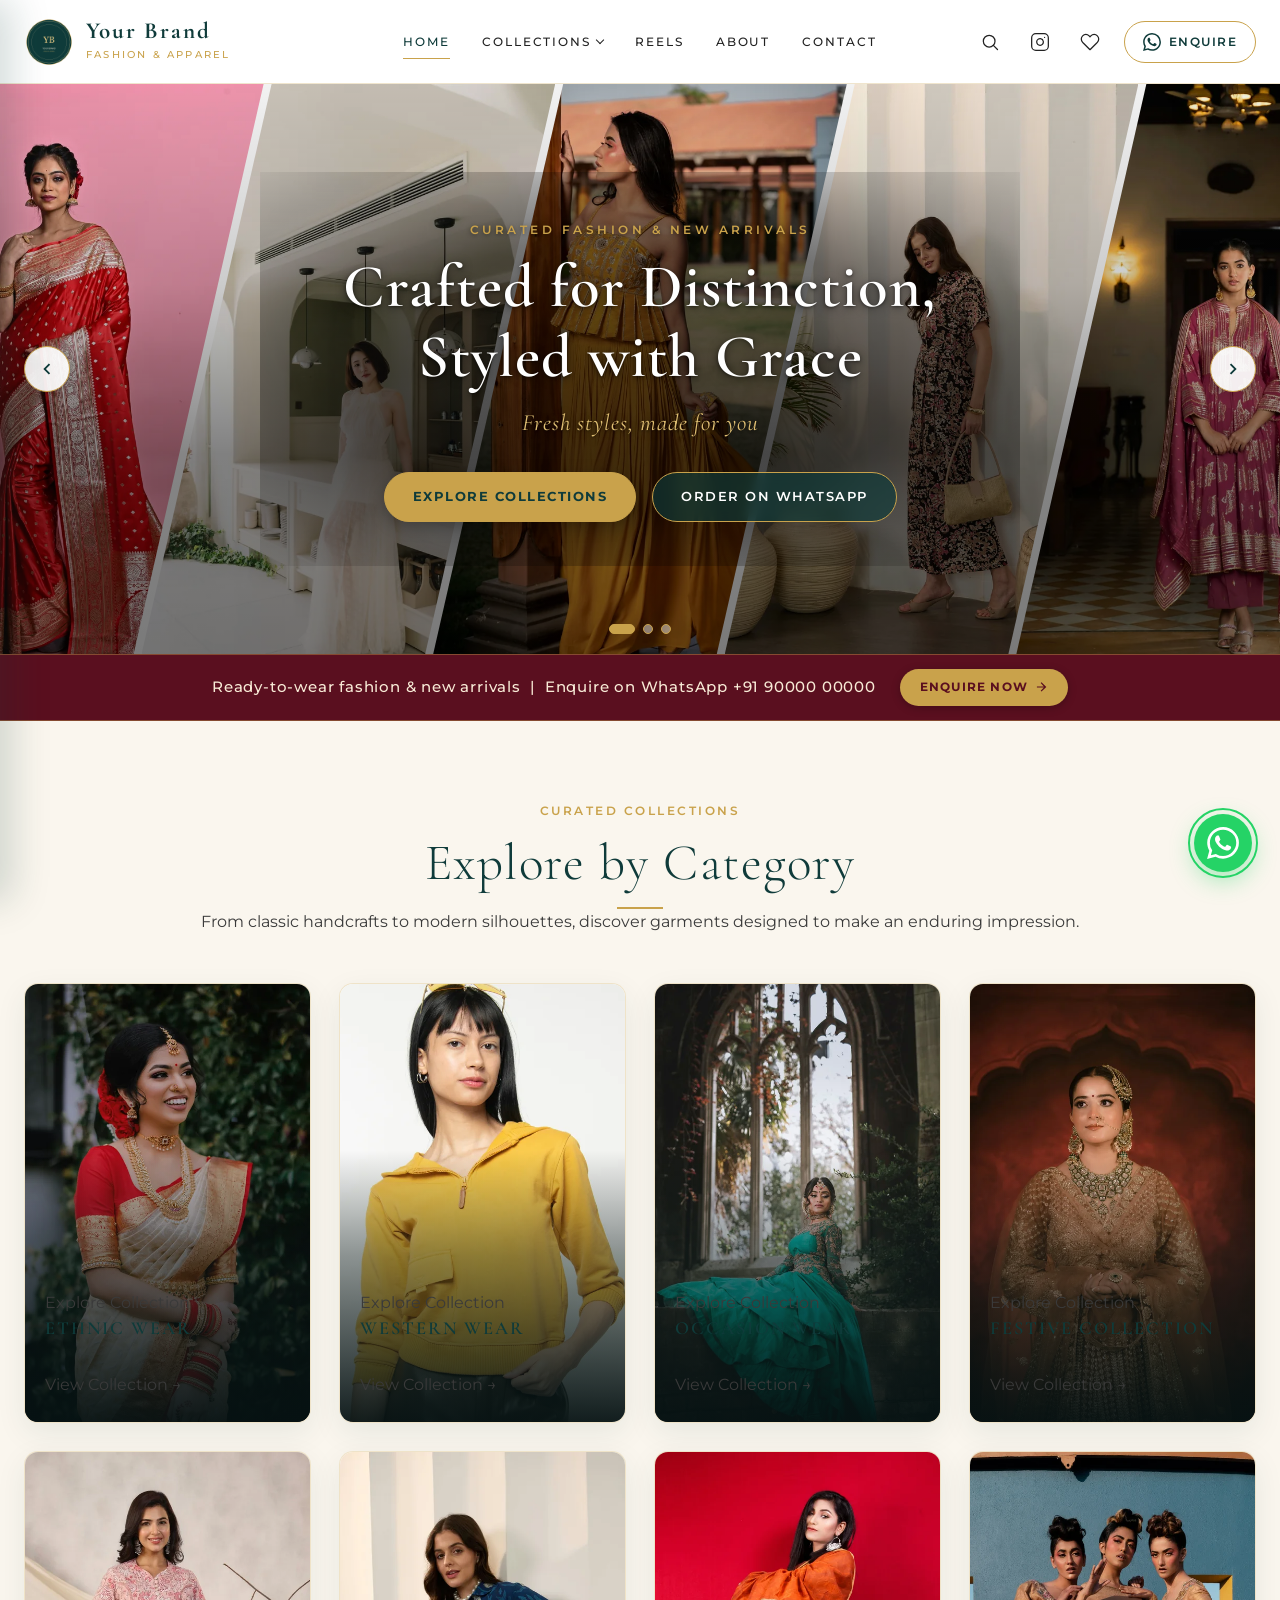
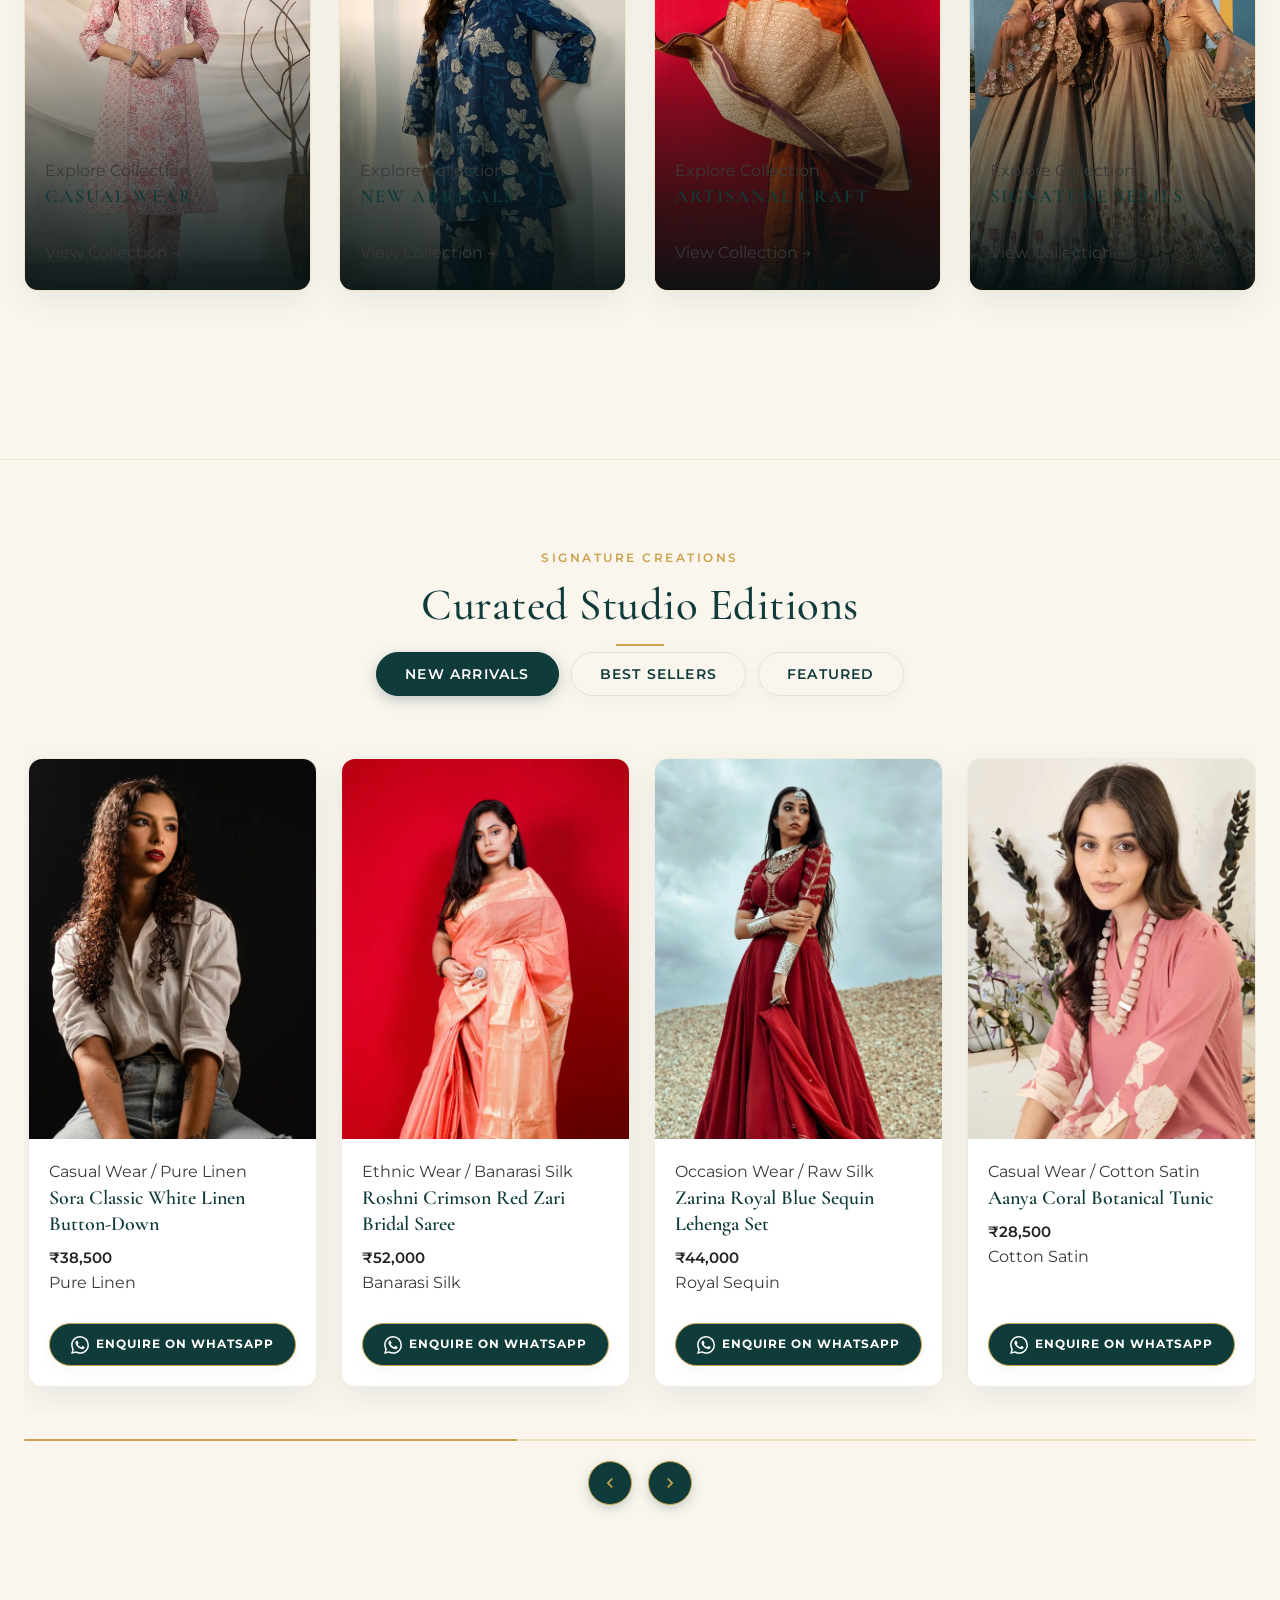
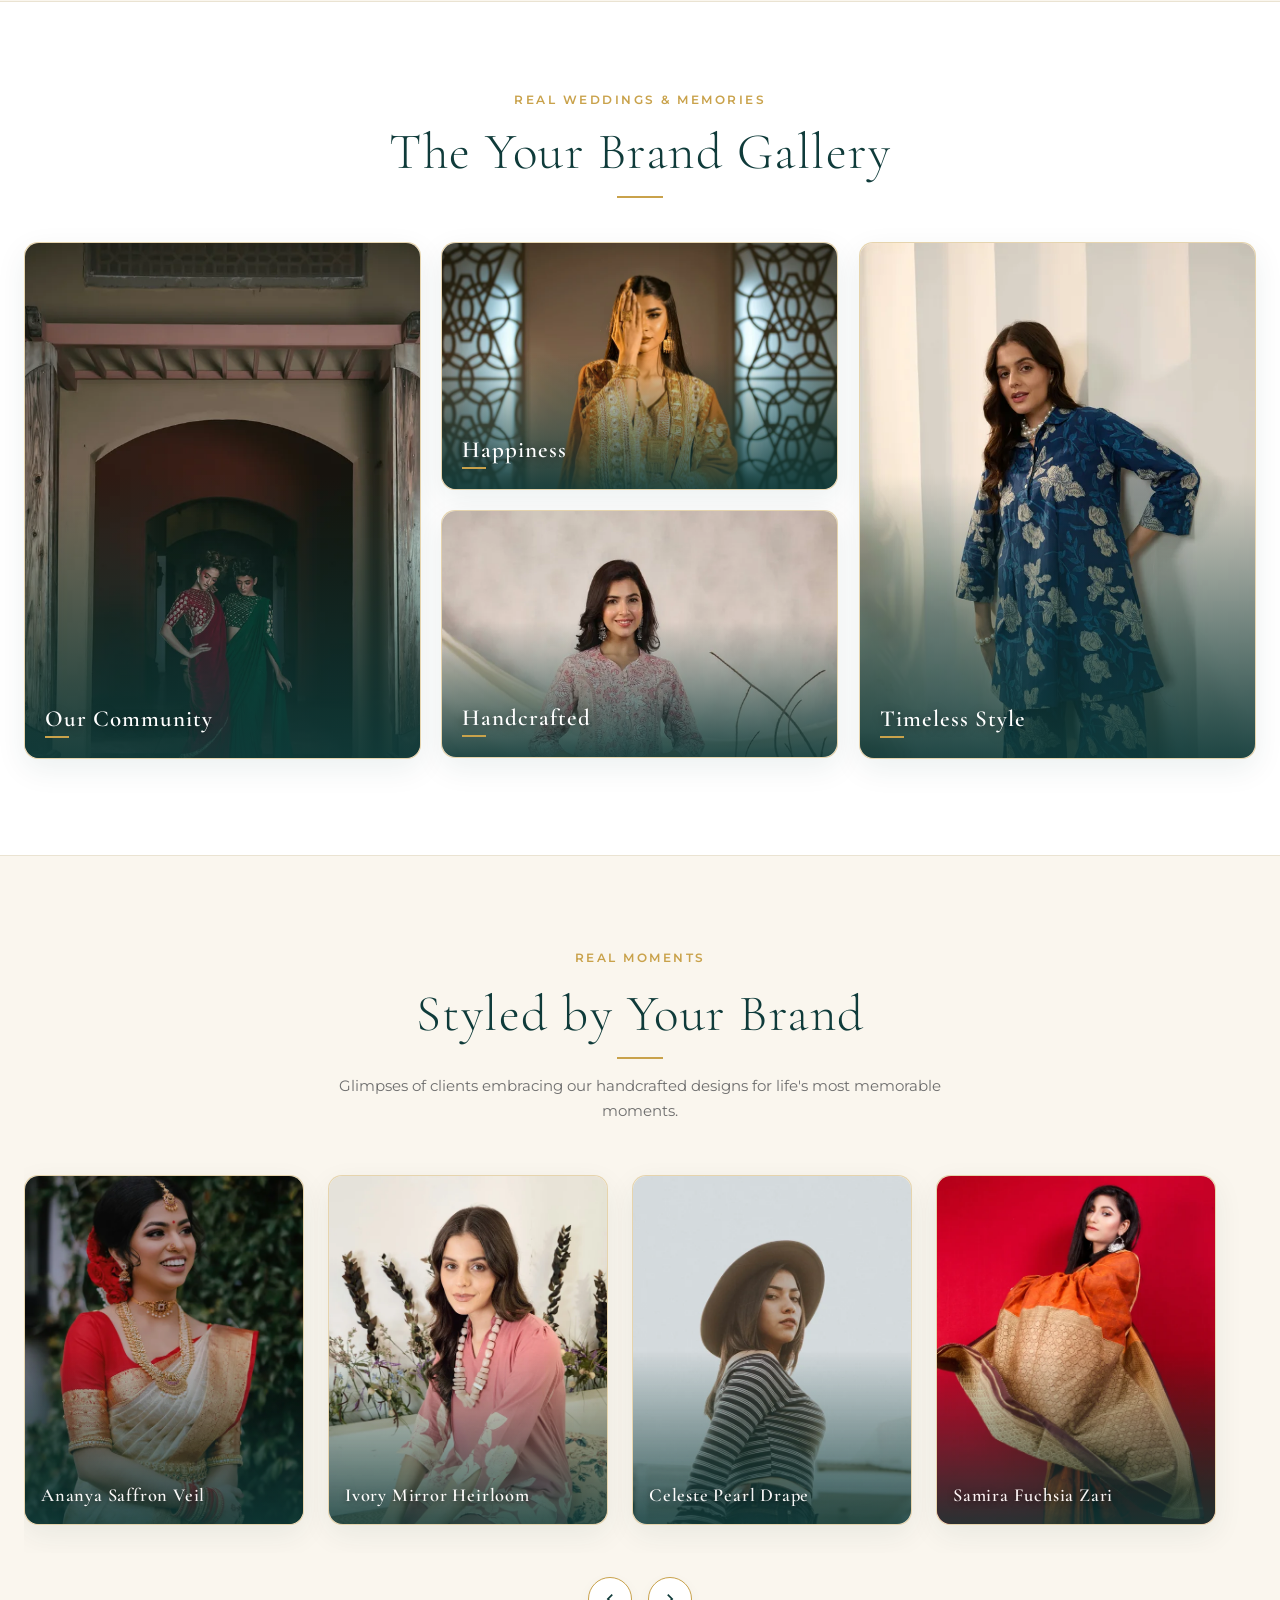
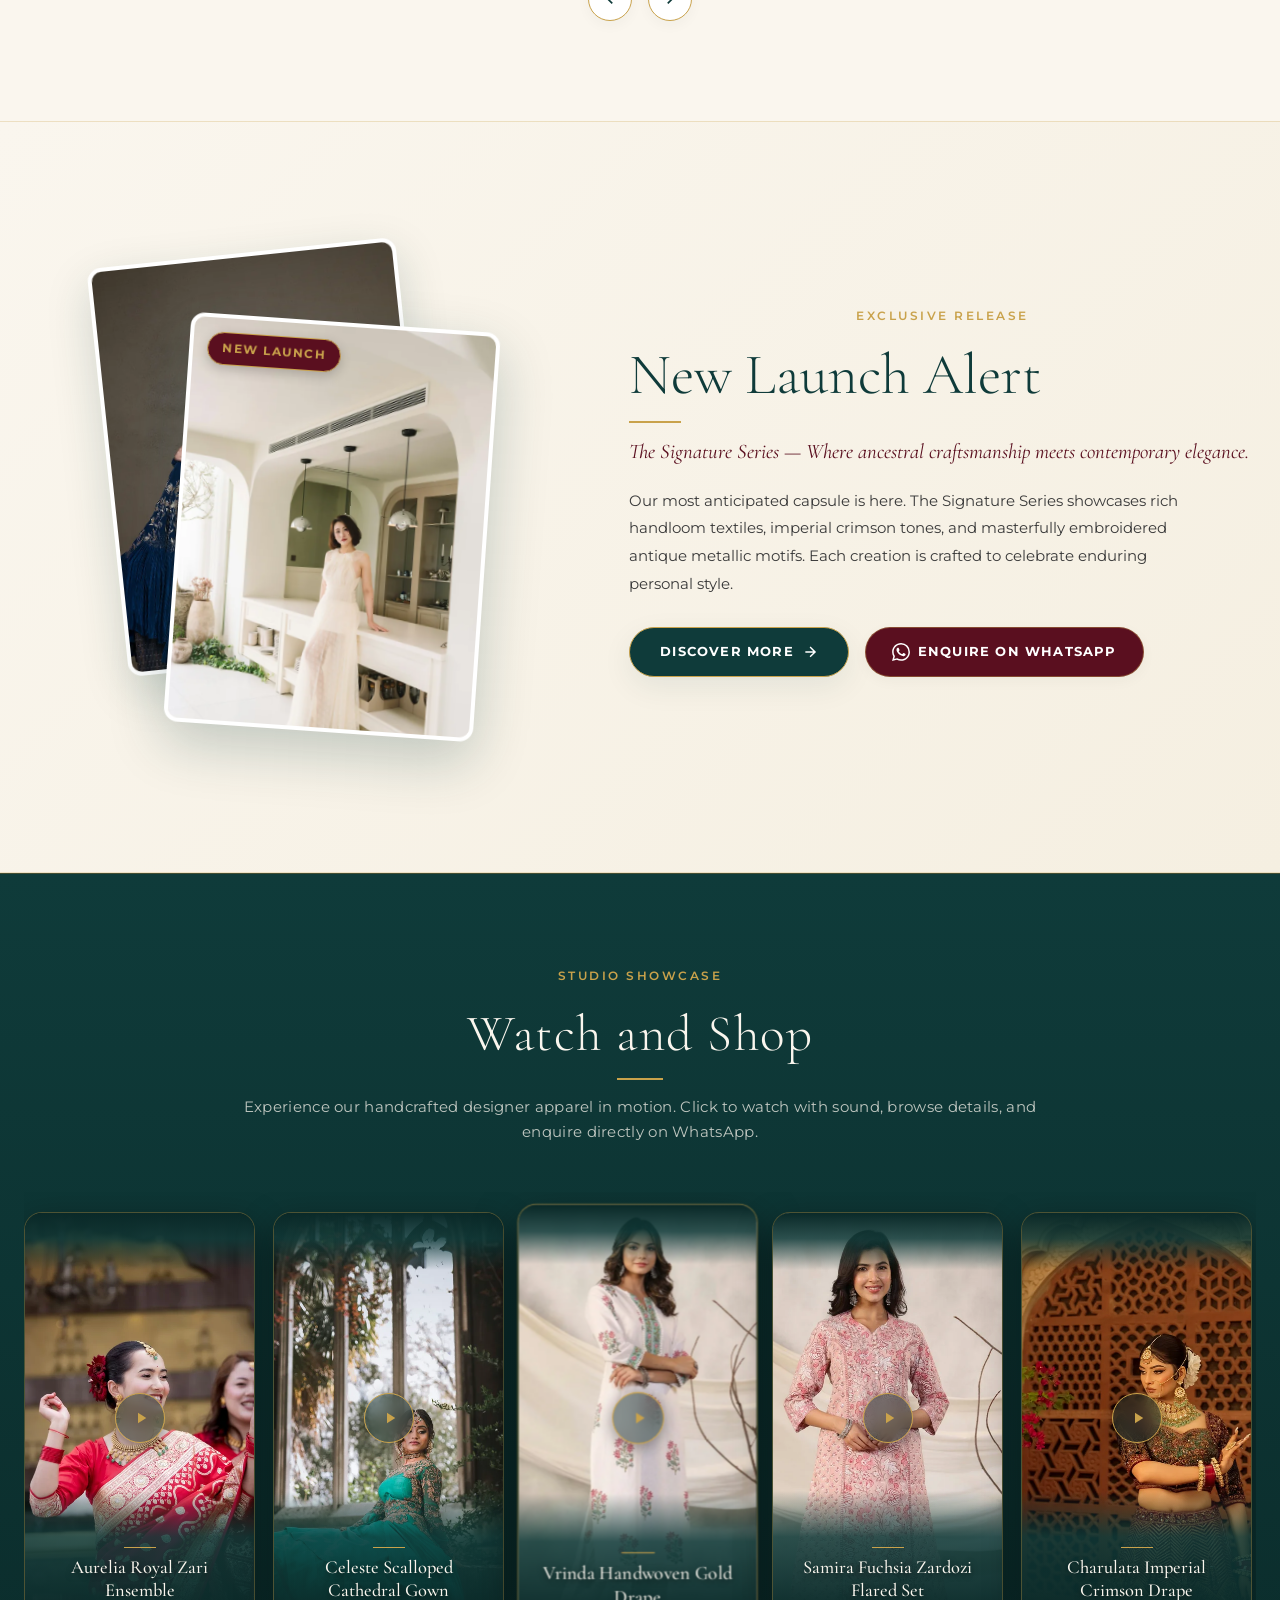
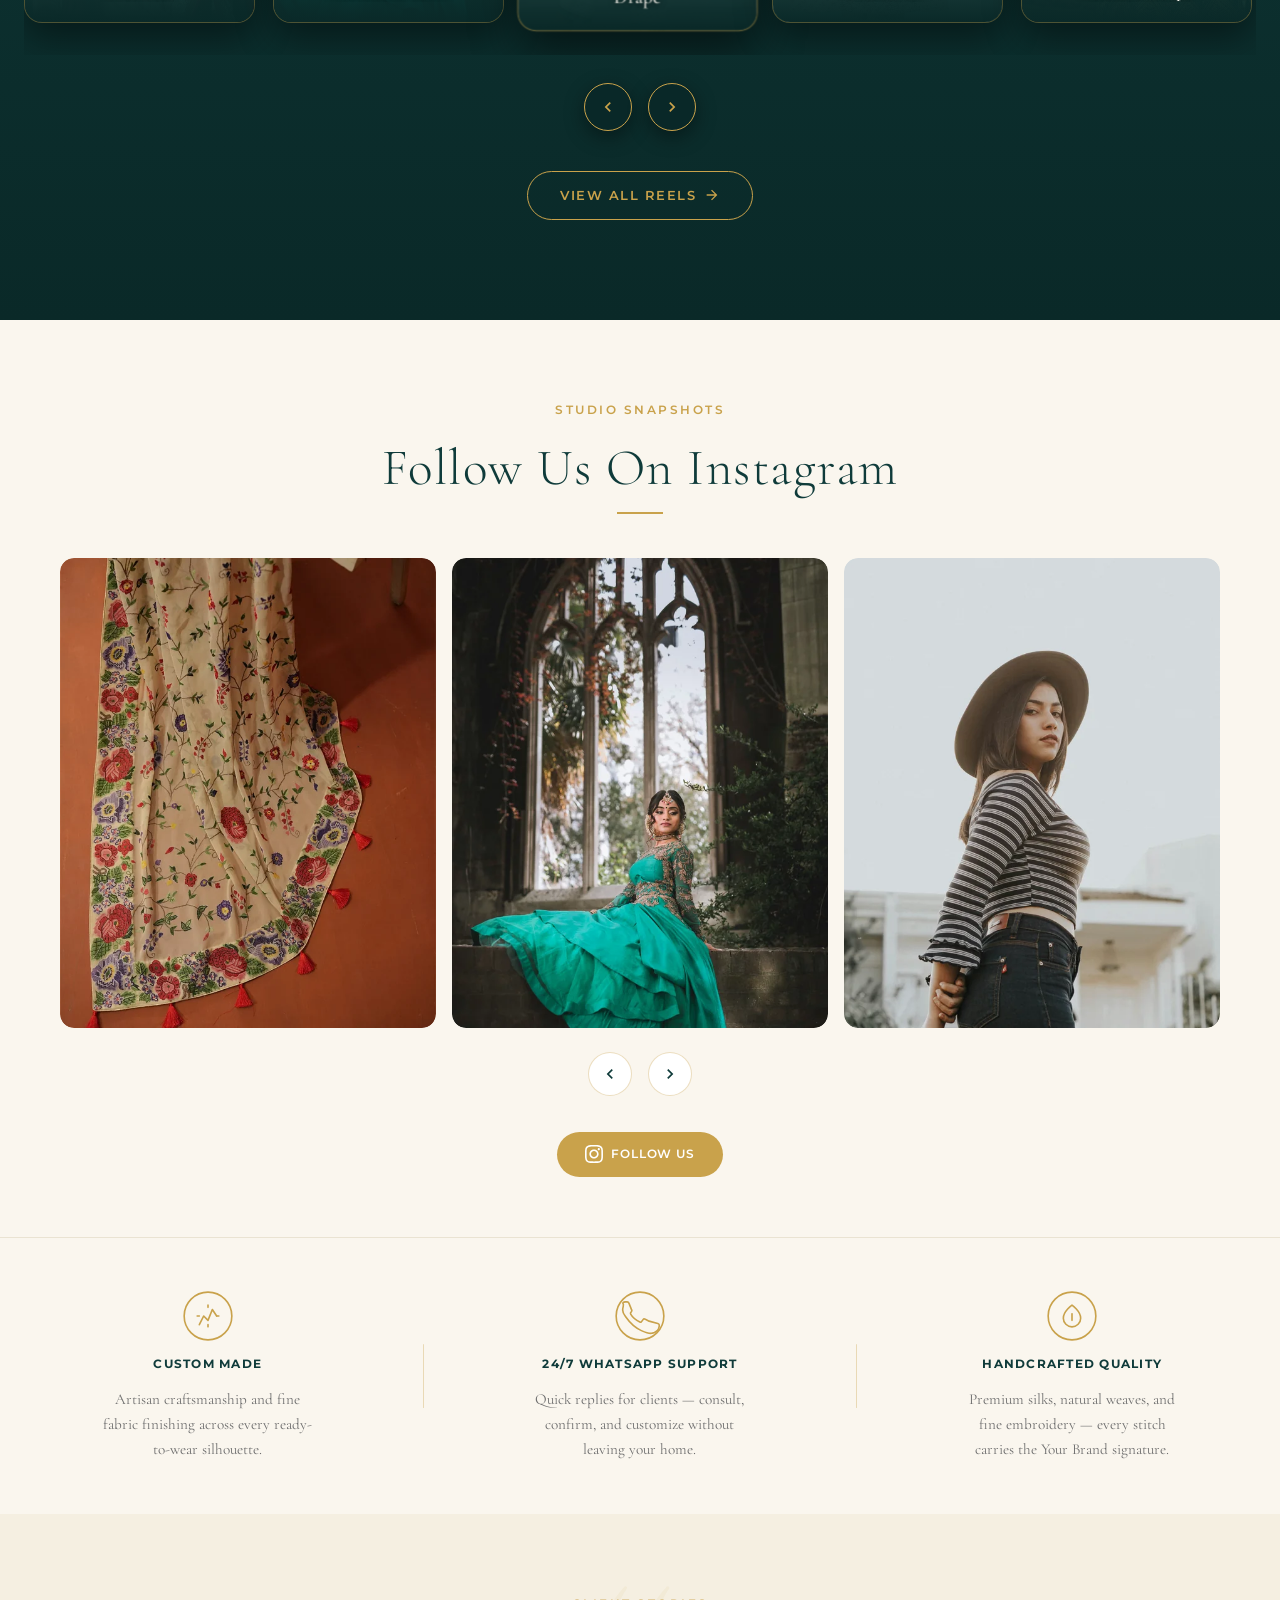
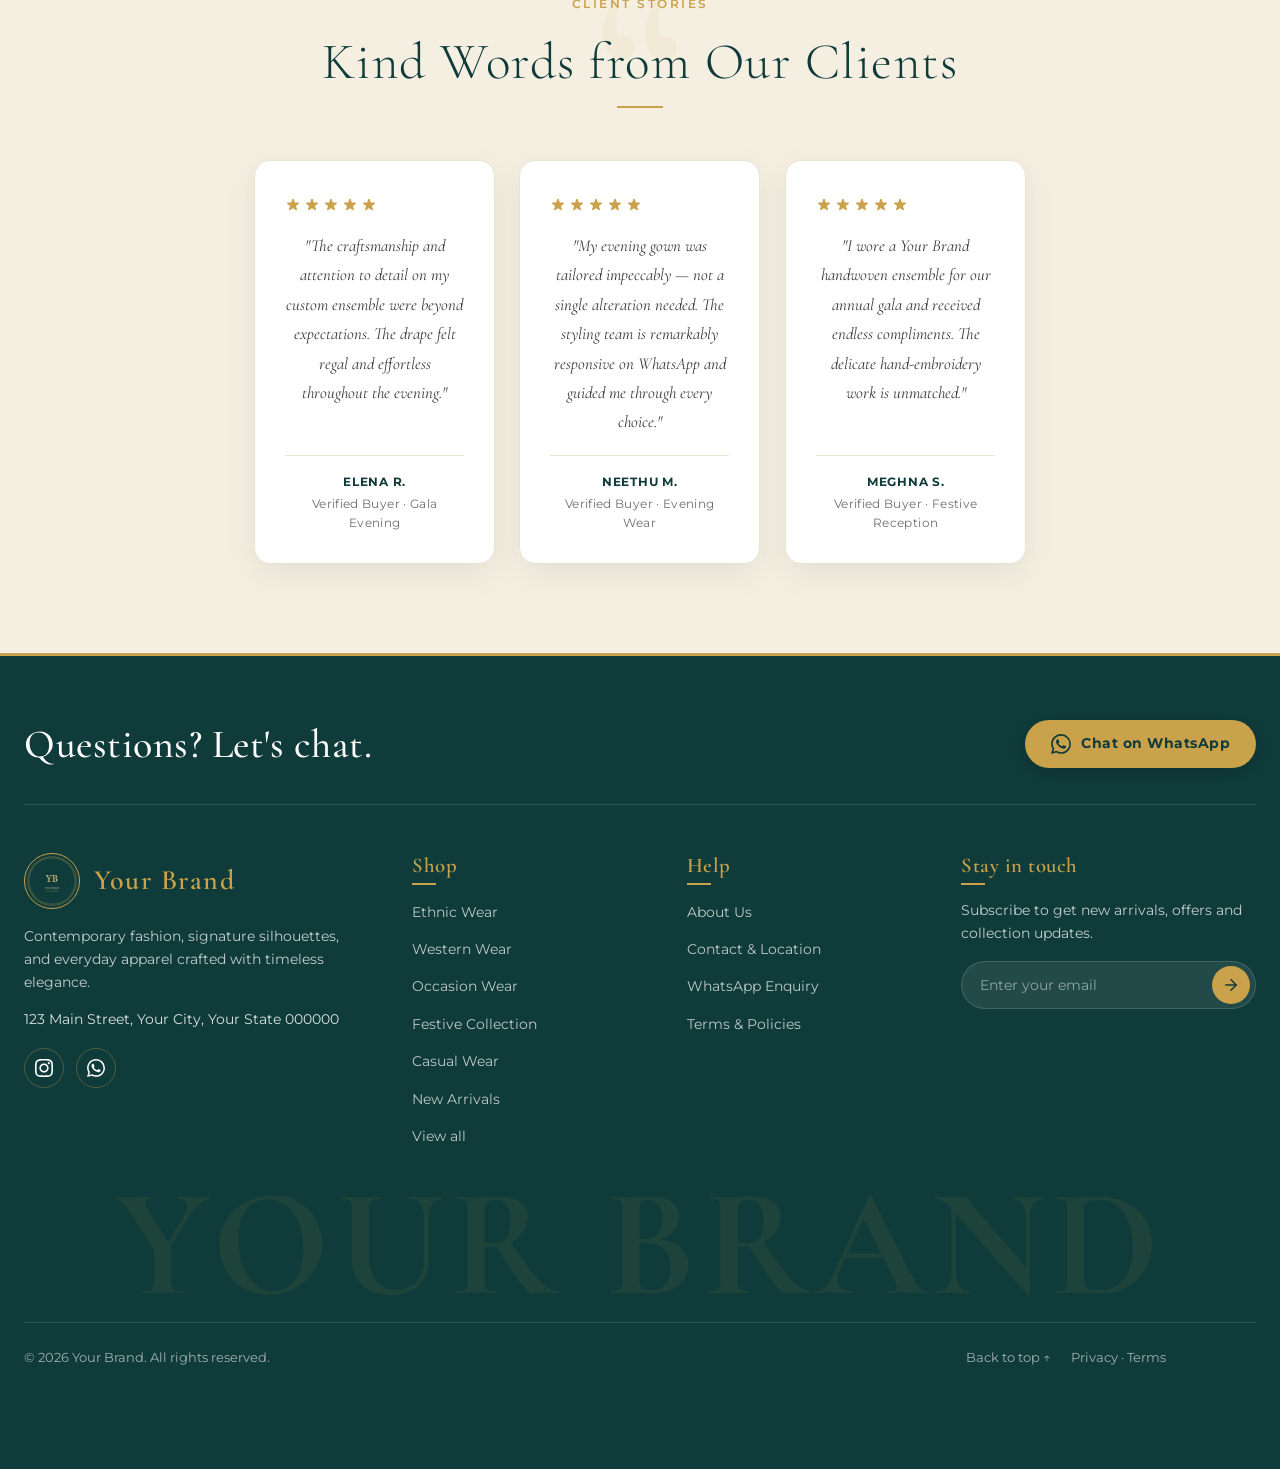
==== commit 72c2cbe6: "Update project" ====
--- a/index.html
+++ b/index.html
@@ -10,15 +10,16 @@
 <!-- Open Graph Meta Tags -->
 <meta content="Your Brand | Contemporary Fashion &amp; Apparel" property="og:title"/>
 <meta content="Explore Your Brand's curated collections of premium ethnic wear, western silhouettes, and artisanal garments. Handcrafted fashion and timeless designs." property="og:description"/>
-<meta content="assets/images/logo-badge.png" property="og:image"/>
+<meta property="og:image" content="assets/images/hero-01.webp"/>
+<meta name="twitter:image" content="assets/images/hero-01.webp"/>
 <meta content="website" property="og:type"/>
 <!-- Google Fonts: Cormorant Garamond & Montserrat -->
 <link href="https://fonts.googleapis.com" rel="preconnect"/>
 <link crossorigin="" href="https://fonts.gstatic.com" rel="preconnect"/>
 <link href="https://fonts.googleapis.com/css2?family=Cormorant+Garamond:ital,wght@0,400;0,500;0,600;0,700;1,400&amp;family=Montserrat:wght@300;400;500;600;700&amp;display=swap" rel="stylesheet"/>
 <!-- Favicon -->
-<link href="assets/images/logo-badge.png" rel="icon" sizes="32x32" type="image/png"/>
-<link href="assets/images/logo-badge.png" rel="icon" sizes="16x16" type="image/png"/>
+<link rel="icon" href="assets/images/logo-badge.png">
+
 <link href="assets/images/logo-badge.png" rel="apple-touch-icon" sizes="180x180"/>
 <meta content="#0F3B3A" name="theme-color"/>
 <!-- Master Stylesheet with cache buster -->
@@ -301,8 +302,8 @@
 <div class="hero-panel" title="Flared Statement Ensemble">
 <img alt="Flared Statement Ensemble" height="570" loading="lazy" src="assets/images/collection-03.webp" width="360"/>
 </div>
-<div class="hero-panel" title="Bespoke Evening Gown">
-<img alt="Bespoke Evening Gown" height="570" loading="lazy" src="assets/images/collection-04.webp" width="360"/>
+<div class="hero-panel" title="Evening Gown">
+<img alt="Evening Gown" height="570" loading="lazy" src="assets/images/collection-04.webp" width="360"/>
 </div>
 <div class="hero-panel" title="Artisanal Silk Drape">
 <img alt="Artisanal Silk Drape" height="570" loading="lazy" src="assets/images/collection-05.webp" width="360"/>
@@ -342,7 +343,7 @@
 <img alt="Your Brand Curated Radiance" height="480" src="assets/images/hero-03.webp" width="768"/>
 </div>
 <div class="hero-mobile-slide">
-<img alt="Your Brand Bespoke Silhouettes" height="480" src="assets/images/hero-04.webp" width="768"/>
+<img alt="Your Brand Signature Silhouettes" height="480" src="assets/images/hero-04.webp" width="768"/>
 </div>
 <div class="hero-mobile-slide">
 <img alt="Your Brand Occasion Wear" height="480" src="assets/images/hero-05.webp" width="768"/>
@@ -351,12 +352,12 @@
 <!-- Centered Text Overlay with Soft Dark Gradient -->
 <div class="hero-overlay">
 <div class="hero-content">
-<span class="hero-eyebrow">Curated Fashion &amp; Bespoke Atelier</span>
-<h1 class="hero-headline">Crafted for Distinction, Tailored for Grace</h1>
-<p class="hero-subtitle">Handcrafted Silhouettes &amp; Made-to-Measure Elegance</p>
+<span class="hero-eyebrow">Curated Fashion &amp; New Arrivals</span>
+<h1 class="hero-headline">Crafted for Distinction, Styled with Grace</h1>
+<p class="hero-subtitle">Fresh styles, made for you</p>
 <div class="hero-actions">
 <a class="btn-hero-primary" href="collections.html">Explore Collections</a>
-<a class="btn-hero-secondary" href="https://wa.me/919000000000?text=Hello%20Your%20Brand%2C%20I%20would%20like%20to%20book%20a%20styling%20consultation." rel="noopener" target="_blank">Book a Consultation</a>
+<a class="btn-hero-secondary" href="https://wa.me/919000000000" rel="noopener" target="_blank">Order on WhatsApp</a>
 </div>
 </div>
 </div>
@@ -379,9 +380,9 @@
 <div class="announcement-strip" id="announcement">
 <div class="container announcement-inner">
 <span class="announcement-text">
-          Custom styling &amp; bespoke tailoring  |  Enquire on WhatsApp +91 90000 00000
+          Ready-to-wear fashion &amp; new arrivals  |  Enquire on WhatsApp +91 90000 00000
         </span>
-<a class="announcement-btn" href="https://wa.me/919000000000?text=Hello%20Your%20Brand%2C%20I%20would%20like%20to%20enquire%20about%20custom%20designs." rel="noopener" target="_blank">
+<a class="announcement-btn" href="https://wa.me/919000000000?text=Hello%20Your%20Brand%2C%20I%20would%20like%20to%20enquire%20about%20new%20arrivals." rel="noopener" target="_blank">
 <span>Enquire Now</span>
 <svg fill="currentColor" height="14" viewbox="0 0 24 24" width="14"><path d="M5 13h11.86l-5.43 5.43 1.42 1.42L21.14 12l-8.29-8.29-1.42 1.42L16.86 11H5v2z"></path></svg>
 </a>
@@ -1027,9 +1028,9 @@
 <div class="product-carousel" data-carousel="featured">
 <div class="product-track">
 <!-- Product 1 -->
-<div class="product-card" data-badge="Featured" data-category="Signature Series / Tussar Silk" data-desc="Trio of champagne gold tussar silk flared anarkali gowns with bell-sleeve embroidery." data-img="assets/images/collection-08.webp" data-name="Champagne Tussar Silk Couture Trio" data-price="₹56,000" data-product-id="prod-ft-1">
-<div class="product-img-wrap">
-<img alt="Champagne Tussar Silk Couture Trio" class="product-img" height="380" loading="lazy" src="assets/images/collection-08.webp" width="295"/>
+<div class="product-card" data-badge="Featured" data-category="Signature Series / Tussar Silk" data-desc="Trio of champagne gold tussar silk flared anarkali gowns with bell-sleeve embroidery." data-img="assets/images/collection-08.webp" data-name="Champagne Tussar Silk Statement Trio" data-price="₹56,000" data-product-id="prod-ft-1">
+<div class="product-img-wrap">
+<img alt="Champagne Tussar Silk Statement Trio" class="product-img" height="380" loading="lazy" src="assets/images/collection-08.webp" width="295"/>
 <span class="product-badge">Featured</span>
 <button aria-label="Save to Wishlist" class="product-wishlist-btn" onclick="toggleWishlist('prod-ft-1', this)">
 <svg viewbox="0 0 24 24"><path d="M12 21.35l-1.45-1.32C5.4 15.36 2 12.28 2 8.5 2 5.42 4.42 3 7.5 3c1.74 0 3.41.81 4.5 2.09C13.09 3.81 14.76 3 16.5 3 19.58 3 22 5.42 22 8.5c0 3.78-3.4 6.86-8.55 11.54L12 21.35z"></path></svg>
@@ -1043,12 +1044,12 @@
 </div>
 <div class="product-info">
 <div class="product-meta">Signature Series / Tussar Silk</div>
-<h3 class="product-title">Champagne Tussar Silk Couture Trio</h3>
+<h3 class="product-title">Champagne Tussar Silk Statement Trio</h3>
 <div class="product-pricing">
 <span class="product-price">₹56,000</span>
 <span class="product-badge-tag">Tussar Silk</span>
 </div>
-<a class="btn-product-enquire" href="https://wa.me/919000000000?text=Hello%20Your%20Brand%2C%20I%20am%20enquiring%20about%20the%20Champagne%20Tussar%20Silk%20Couture%20Trio%20%28%E2%82%B956%2C000%29.%20Please%20share%20details." rel="noopener" target="_blank">
+<a class="btn-product-enquire" href="https://wa.me/919000000000?text=Hello%20Your%20Brand%2C%20I%20am%20enquiring%20about%20the%20Champagne%20Tussar%20Silk%20Statement%20Trio%20%28%E2%82%B956%2C000%29.%20Please%20share%20details." rel="noopener" target="_blank">
 <svg aria-hidden="true" fill="#fff" height="18" viewbox="0 0 24 24" width="18" xmlns="http://www.w3.org/2000/svg"><path d="M17.472 14.382c-.297-.149-1.758-.867-2.03-.967-.273-.099-.471-.148-.67.15-.197.297-.767.966-.94 1.164-.173.199-.347.223-.644.075-.297-.15-1.255-.463-2.39-1.475-.883-.788-1.48-1.761-1.653-2.059-.173-.297-.018-.458.13-.606.134-.133.298-.347.446-.52.149-.174.198-.298.298-.497.099-.198.05-.371-.025-.52-.075-.149-.669-1.612-.916-2.207-.242-.579-.487-.5-.669-.51-.173-.008-.371-.01-.57-.01-.198 0-.52.074-.792.372-.272.297-1.04 1.016-1.04 2.479 0 1.462 1.065 2.875 1.213 3.074.149.198 2.096 3.2 5.077 4.487.709.306 1.262.489 1.694.625.712.227 1.36.195 1.871.118.571-.085 1.758-.719 2.006-1.413.248-.694.248-1.289.173-1.413-.074-.124-.272-.198-.57-.347m-5.421 7.403h-.004a9.87 9.87 0 01-5.031-1.378l-.361-.214-3.741.982.998-3.648-.235-.374a9.86 9.86 0 01-1.51-5.26c.001-5.45 4.436-9.884 9.888-9.884 2.64 0 5.122 1.03 6.988 2.898a9.825 9.825 0 012.893 6.994c-.003 5.45-4.437 9.884-9.885 9.884m8.413-18.297A11.815 11.815 0 0012.05 0C5.495 0 .16 5.335.157 11.892c0 2.096.547 4.142 1.588 5.945L.057 24l6.305-1.654a11.882 11.882 0 005.683 1.448h.005c6.554 0 11.89-5.335 11.893-11.893a11.821 11.821 0 00-3.48-8.413Z"></path></svg>
 <span>Enquire on WhatsApp</span>
 </a>
@@ -1512,14 +1513,14 @@
 </div>
 </div>
 <!-- Card 14: Handwork 03 -->
-<div aria-label="View photo: Atelier Handcrafted Zardozi Artistry" class="celebration-card reveal-on-scroll" data-caption="Atelier Handcrafted Zardozi Artistry — Bespoke Craft Detail" data-full="assets/images/product-16.webp" data-index="13" role="button" tabindex="0">
+<div aria-label="View photo: Heritage Handcrafted Zardozi Artistry" class="celebration-card reveal-on-scroll" data-caption="Heritage Handcrafted Zardozi Artistry — Fine Craft Detail" data-full="assets/images/product-16.webp" data-index="13" role="button" tabindex="0">
 <div class="celebration-card-inner">
-<img alt="Atelier Handcrafted Zardozi Artistry" class="celebration-img" height="400" loading="lazy" src="assets/images/product-16.webp" width="320"/>
+<img alt="Heritage Handcrafted Zardozi Artistry" class="celebration-img" height="400" loading="lazy" src="assets/images/product-16.webp" width="320"/>
 <div class="celebration-overlay">
 <span aria-hidden="true" class="celebration-zoom-icon">
 <svg viewbox="0 0 24 24"><path d="M15.5 14h-.79l-.28-.27A6.471 6.471 0 0 0 16 9.5 6.5 6.5 0 1 0 9.5 16c1.61 0 3.09-.59 4.23-1.57l.27.28v.79l5 4.99L20.49 19l-4.99-5zm-6 0C7.01 14 5 11.99 5 9.5S7.01 5 9.5 5 14 7.01 14 9.5 11.99 14 9.5 14z"></path></svg>
 </span>
-<span class="celebration-card-title">Atelier Zardozi Detail</span>
+<span class="celebration-card-title">Heritage Zardozi Detail</span>
 </div>
 </div>
 </div>
@@ -1583,7 +1584,7 @@
 <h2 class="new-launch-title">New Launch Alert</h2>
 <p class="new-launch-tagline">The Signature Series — Where ancestral craftsmanship meets contemporary elegance.</p>
 <p class="new-launch-desc">
-            Our most anticipated capsule is here. The Signature Series showcases rich handloom textiles, imperial crimson tones, and masterfully embroidered antique metallic motifs. Each creation is bespoke tailored to articulate your personal story.
+            Our most anticipated capsule is here. The Signature Series showcases rich handloom textiles, imperial crimson tones, and masterfully embroidered antique metallic motifs. Each creation is crafted to celebrate enduring personal style.
           </p>
 <div class="new-launch-actions">
 <a class="btn-launch-primary" href="collections.html?c=signature-series">
@@ -1678,7 +1679,7 @@
 </div>
 </div>
 <!-- Reel Card 6 -->
-<div aria-label="Play reel: Giselle Beaded Illusion Corset Gown" class="reel-card reveal-on-scroll" data-category="White Gown Atelier" data-index="5" data-price="₹58,000" data-title="Giselle Beaded Illusion Corset Gown" data-video="assets/reels/reel-06.mp4" role="button" tabindex="0">
+<div aria-label="Play reel: Giselle Beaded Illusion Corset Gown" class="reel-card reveal-on-scroll" data-category="Evening Wear" data-index="5" data-price="₹58,000" data-title="Giselle Beaded Illusion Corset Gown" data-video="assets/reels/reel-06.mp4" role="button" tabindex="0">
 <div class="reel-card-media-wrap">
 <img alt="Giselle Beaded Illusion Corset Gown" class="reel-card-poster" height="498" loading="lazy" src="assets/images/reel-poster-06.webp" width="280"/>
 </div>
@@ -1691,16 +1692,16 @@
 </div>
 </div>
 <!-- Reel Card 7 -->
-<div aria-label="Play reel: Atelier Gold Bullion Zardozi Blouse" class="reel-card reveal-on-scroll" data-category="Artisanal Handwork" data-index="6" data-price="₹32,500" data-title="Atelier Gold Bullion Zardozi Blouse" data-video="assets/reels/reel-07.mp4" role="button" tabindex="0">
+<div aria-label="Play reel: Heritage Gold Bullion Zardozi Blouse" class="reel-card reveal-on-scroll" data-category="Artisanal Handwork" data-index="6" data-price="₹32,500" data-title="Heritage Gold Bullion Zardozi Blouse" data-video="assets/reels/reel-07.mp4" role="button" tabindex="0">
 <div class="reel-card-media-wrap">
-<img alt="Atelier Gold Bullion Zardozi Blouse" class="reel-card-poster" height="498" loading="lazy" src="assets/images/reel-poster-07.webp" width="280"/>
+<img alt="Heritage Gold Bullion Zardozi Blouse" class="reel-card-poster" height="498" loading="lazy" src="assets/images/reel-poster-07.webp" width="280"/>
 </div>
 <div aria-hidden="true" class="reel-play-btn">
 <svg viewbox="0 0 24 24"><path d="M8 5v14l11-7z"></path></svg>
 </div>
 <div class="reel-card-overlay">
 <span class="reel-card-line"></span>
-<h3 class="reel-card-title">Atelier Gold Bullion Zardozi Blouse</h3>
+<h3 class="reel-card-title">Heritage Gold Bullion Zardozi Blouse</h3>
 </div>
 </div>
 </div>
@@ -1814,7 +1815,7 @@
 </svg>
 </div>
 <div class="trust-pillar-title">Custom Made</div>
-<p class="trust-pillar-text">Bespoke tailoring &amp; artisan handwork, stitched to your exact measurements and vision.</p>
+<p class="trust-pillar-text">Artisan craftsmanship and fine fabric finishing across every ready-to-wear silhouette.</p>
 </div>
 <div aria-hidden="true" class="trust-divider"></div>
 <!-- Pillar 2: 24/7 WhatsApp Support -->
@@ -1882,7 +1883,7 @@
           </blockquote>
 <div class="testimonial-client">
 <div class="testimonial-client-name">Neethu M.</div>
-<div class="testimonial-client-detail">Verified Buyer · Evening Couture</div>
+<div class="testimonial-client-detail">Verified Buyer · Evening Wear</div>
 </div>
 </article>
 <!-- Card 3 -->
@@ -1913,7 +1914,7 @@
 <button aria-label="Close Quick View" class="quickview-close-btn" id="qvCloseBtn">×</button>
 <div class="quickview-grid">
 <div class="quickview-img-wrap">
-<img alt="Designer Couture Piece" height="520" id="qvImg" src="assets/images/product-28.webp" width="400"/>
+<img alt="Designer Ready-to-Wear Piece" height="520" id="qvImg" src="assets/images/product-28.webp" width="400"/>
 <button aria-label="Save to Wishlist" class="product-wishlist-btn" id="qvWishlistBtn">
 <svg viewbox="0 0 24 24"><path d="M12 21.35l-1.45-1.32C5.4 15.36 2 12.28 2 8.5 2 5.42 4.42 3 7.5 3c1.74 0 3.41.81 4.5 2.09C13.09 3.81 14.76 3 16.5 3 19.58 3 22 5.42 22 8.5c0 3.78-3.4 6.86-8.55 11.54L12 21.35z"></path></svg>
 </button>
@@ -1924,7 +1925,7 @@
 <h2 class="product-title" id="qvTitle" style="font-size: 1.8rem; margin: 10px 0;">Designer Apparel Piece</h2>
 <div class="product-price" id="qvPrice" style="font-size: 1.3rem; margin-bottom: 14px;">Price on Request</div>
 <p class="product-desc" id="qvDesc" style="margin-bottom: 22px; line-height: 1.6; color: var(--text-muted);">
-            Handcrafted bespoke designer apparel by Your Brand.
+            Handcrafted ready-to-wear designer apparel by Your Brand.
           </p>
 <a class="btn-product-enquire" href="https://wa.me/919000000000" id="qvWhatsAppBtn" rel="noopener" style="width: 100%; min-height: 48px;" target="_blank">
 <svg aria-hidden="true" fill="#fff" height="18" viewbox="0 0 24 24" width="18" xmlns="http://www.w3.org/2000/svg"><path d="M17.472 14.382c-.297-.149-1.758-.867-2.03-.967-.273-.099-.471-.148-.67.15-.197.297-.767.966-.94 1.164-.173.199-.347.223-.644.075-.297-.15-1.255-.463-2.39-1.475-.883-.788-1.48-1.761-1.653-2.059-.173-.297-.018-.458.13-.606.134-.133.298-.347.446-.52.149-.174.198-.298.298-.497.099-.198.05-.371-.025-.52-.075-.149-.669-1.612-.916-2.207-.242-.579-.487-.5-.669-.51-.173-.008-.371-.01-.57-.01-.198 0-.52.074-.792.372-.272.297-1.04 1.016-1.04 2.479 0 1.462 1.065 2.875 1.213 3.074.149.198 2.096 3.2 5.077 4.487.709.306 1.262.489 1.694.625.712.227 1.36.195 1.871.118.571-.085 1.758-.719 2.006-1.413.248-.694.248-1.289.173-1.413-.074-.124-.272-.198-.57-.347m-5.421 7.403h-.004a9.87 9.87 0 01-5.031-1.378l-.361-.214-3.741.982.998-3.648-.235-.374a9.86 9.86 0 01-1.51-5.26c.001-5.45 4.436-9.884 9.888-9.884 2.64 0 5.122 1.03 6.988 2.898a9.825 9.825 0 012.893 6.994c-.003 5.45-4.437 9.884-9.885 9.884m8.413-18.297A11.815 11.815 0 0012.05 0C5.495 0 .16 5.335.157 11.892c0 2.096.547 4.142 1.588 5.945L.057 24l6.305-1.654a11.882 11.882 0 005.683 1.448h.005c6.554 0 11.89-5.335 11.893-11.893a11.821 11.821 0 00-3.48-8.413Z"></path></svg>
@@ -1966,85 +1967,95 @@
        Site Footer
        ======================================================================== -->
 <footer class="site-footer">
-<div class="container">
-<div class="footer-grid">
-<div>
-<div class="footer-brand-wrap">
-<img alt="Your Brand" class="footer-logo-badge" height="56" loading="lazy" src="assets/images/logo-badge.png" width="56"/>
-<div>
-<div class="footer-brand-title">Your Brand</div>
-<div class="footer-brand-sub">Fashion &amp; Apparel</div>
-</div>
-</div>
-<p class="footer-desc">
-            Contemporary fashion, signature silhouettes, and everyday apparel crafted with timeless elegance.
-          </p>
-<p class="footer-address">
-            123 Main Street, Your City, Your State 000000
-          </p>
-<div class="footer-social-row">
-<a aria-label="Instagram" class="footer-social-icon-btn" href="https://instagram.com/yourbrand" rel="noopener" target="_blank">
-<svg aria-hidden="true" fill="currentColor" height="20" viewbox="0 0 24 24" width="20"><path d="M12 2.163c3.204 0 3.584.012 4.85.07 3.252.148 4.771 1.691 4.919 4.919.058 1.265.069 1.645.069 4.849 0 3.205-.012 3.584-.069 4.849-.149 3.225-1.664 4.771-4.919 4.919-1.266.058-1.644.07-4.85.07-3.204 0-3.584-.012-4.849-.07-3.26-.149-4.771-1.699-4.919-4.92-.058-1.265-.07-1.644-.07-4.849 0-3.204.013-3.583.07-4.849.149-3.227 1.664-4.771 4.919-4.919 1.266-.057 1.645-.069 4.849-.069zm0-2.163c-3.259 0-3.667.014-4.947.072-4.358.2-6.78 2.618-6.98 6.98-.059 1.281-.073 1.689-.073 4.948 0 3.259.014 3.668.072 4.948.2 4.358 2.618 6.78 6.98 6.98 1.281.058 1.689.072 4.948.072 3.259 0 3.668-.014 4.948-.072 4.354-.2 6.782-2.618 6.979-6.98.059-1.28.073-1.689.073-4.948 0-3.259-.014-3.667-.072-4.947-.196-4.354-2.617-6.78-6.979-6.98-1.281-.059-1.69-.073-4.949-.073zm0 5.838c-3.403 0-6.162 2.759-6.162 6.162s2.759 6.163 6.162 6.163 6.162-2.759 6.162-6.163c0-3.403-2.759-6.162-6.162-6.162zm0 10.162c-2.209 0-4-1.79-4-4 0-2.209 1.791-4 4-4s4 1.791 4 4c0 2.21-1.791 4-4 4zm6.406-11.845c-.796 0-1.441.645-1.441 1.44s.645 1.44 1.441 1.44c.795 0 1.439-.645 1.439-1.44s-.644-1.44-1.439-1.44z"></path></svg>
-</a>
-<a aria-label="WhatsApp" class="footer-social-icon-btn" href="https://wa.me/919000000000" rel="noopener" target="_blank">
-<svg aria-hidden="true" fill="currentColor" height="20" viewbox="0 0 24 24" width="20"><path d="M17.472 14.382c-.297-.149-1.758-.867-2.03-.967-.273-.099-.471-.148-.67.15-.197.297-.767.966-.94 1.164-.173.199-.347.223-.644.075-.297-.15-1.255-.463-2.39-1.475-.883-.788-1.48-1.761-1.653-2.059-.173-.297-.018-.458.13-.606.134-.133.298-.347.446-.52.149-.174.198-.298.298-.497.099-.198.05-.371-.025-.52-.075-.149-.669-1.612-.916-2.207-.242-.579-.487-.5-.669-.51-.173-.008-.371-.01-.57-.01-.198 0-.52.074-.792.372-.272.297-1.04 1.016-1.04 2.479 0 1.462 1.065 2.875 1.213 3.074.149.198 2.096 3.2 5.077 4.487.709.306 1.262.489 1.694.625.712.227 1.36.195 1.871.118.571-.085 1.758-.719 2.006-1.413.248-.694.248-1.289.173-1.413-.074-.124-.272-.198-.57-.347m-5.421 7.403h-.004a9.87 9.87 0 01-5.031-1.378l-.361-.214-3.741.982.998-3.648-.235-.374a9.86 9.86 0 01-1.51-5.26c.001-5.45 4.436-9.884 9.888-9.884 2.64 0 5.122 1.03 6.988 2.898a9.825 9.825 0 012.893 6.994c-.003 5.45-4.437 9.884-9.885 9.884m8.413-18.297A11.815 11.815 0 0012.05 0C5.495 0 .16 5.335.157 11.892c0 2.096.547 4.142 1.588 5.945L.057 24l6.305-1.654a11.882 11.882 0 005.683 1.448h.005c6.554 0 11.89-5.335 11.893-11.893a11.821 11.821 0 00-3.48-8.413Z"></path></svg>
-</a>
-</div>
-</div>
-<div>
-<h3 class="footer-col-title">Collections</h3>
-<ul class="footer-links-list">
-<li><a class="footer-link" href="collections.html?c=ethnic-wear">Ethnic Wear</a></li>
-<li><a class="footer-link" href="collections.html?c=western-wear">Western Wear</a></li>
-<li><a class="footer-link" href="collections.html?c=occasion-wear">Occasion Wear</a></li>
-<li><a class="footer-link" href="collections.html?c=festive-collection">Festive Collection</a></li>
-<li><a class="footer-link" href="collections.html?c=casual-wear">Casual Wear</a></li>
-<li><a class="footer-link" href="collections.html?c=new-arrivals">New Arrivals</a></li>
-<li><a class="footer-link" href="collections.html?c=artisanal-craft">Artisanal Craft</a></li>
-<li><a class="footer-link" href="collections.html?c=signature-series">Signature Series</a></li>
-</ul>
-</div>
-<div>
-<h3 class="footer-col-title">Customer Care</h3>
-<ul class="footer-links-list">
-<li><a class="footer-link" href="about.html">About Our Brand</a></li>
-<li><a class="footer-link" href="contact.html">Contact &amp; Location</a></li>
-<li><a class="footer-link" href="contact.html#consultation">Consultation Booking</a></li>
-<li><a class="footer-link" href="about.html#process">Bespoke Process &amp; FAQ</a></li>
-<li><a class="footer-link" href="contact.html">Terms &amp; Policies</a></li>
-<li><a class="footer-link" href="https://wa.me/919000000000" rel="noopener" target="_blank">WhatsApp Enquiry</a></li>
-</ul>
-</div>
-<div>
-<h3 class="footer-col-title">Stay Updated</h3>
-<p class="footer-desc">
-            Subscribe to receive private previews of new launches and collection updates.
-          </p>
-<form class="newsletter-form" onsubmit="event.preventDefault(); alert('Thank you for subscribing to Your Brand.');">
-<div class="newsletter-input-group">
-<input aria-label="Email" class="newsletter-input" placeholder="Enter your email" required="" type="email"/>
-<button class="newsletter-btn" type="submit">Subscribe</button>
-</div>
-</form>
-</div>
-</div>
-<div class="footer-bottom">
-<div>© 2026 Your Brand. All rights reserved.</div>
-<div class="social-links-wrap">
-<a aria-label="Instagram" class="social-icon-link" href="https://instagram.com/yourbrand" rel="noopener" target="_blank">
-<svg viewbox="0 0 24 24"><path d="M12 2.163c3.204 0 3.584.012 4.85.07 3.252.148 4.771 1.691 4.919 4.919.058 1.265.069 1.645.069 4.849 0 3.205-.012 3.584-.069 4.849-.149 3.225-1.664 4.771-4.919 4.919-1.266.058-1.644.07-4.85.07-3.204 0-3.584-.012-4.849-.07-3.26-.149-4.771-1.699-4.919-4.92-.058-1.265-.07-1.644-.07-4.849 0-3.204.013-3.583.07-4.849.149-3.227 1.664-4.771 4.919-4.919 1.266-.057 1.645-.069 4.849-.069zm0-2.163c-3.259 0-3.667.014-4.947.072-4.358.2-6.78 2.618-6.98 6.98-.059 1.281-.073 1.689-.073 4.948 0 3.259.014 3.668.072 4.948.2 4.358 2.618 6.78 6.98 6.98 1.281.058 1.689.072 4.948.072 3.259 0 3.668-.014 4.948-.072 4.354-.2 6.782-2.618 6.979-6.98.059-1.28.073-1.689.073-4.948 0-3.259-.014-3.667-.072-4.947-.196-4.354-2.617-6.78-6.979-6.98-1.281-.059-1.69-.073-4.949-.073zm0 5.838c-3.403 0-6.162 2.759-6.162 6.162s2.759 6.163 6.162 6.163 6.162-2.759 6.162-6.163c0-3.403-2.759-6.162-6.162-6.162zm0 10.162c-2.209 0-4-1.79-4-4 0-2.209 1.791-4 4-4s4 1.791 4 4c0 2.21-1.791 4-4 4zm6.406-11.845c-.796 0-1.441.645-1.441 1.44s.645 1.44 1.441 1.44c.795 0 1.439-.645 1.439-1.44s-.644-1.44-1.439-1.44z"></path></svg>
-</a>
-<a aria-label="WhatsApp" class="social-icon-link" href="https://wa.me/919000000000" rel="noopener" target="_blank">
-<svg viewbox="0 0 32 32"><path d="M16 2a13.9 13.9 0 0 0-11.9 21.1L2 30l7.1-1.9A13.9 13.9 0 1 0 16 2zm0 25.5a11.5 11.5 0 0 1-5.9-1.6l-.4-.3-4.4 1.2 1.2-4.3-.3-.4A11.6 11.6 0 1 1 16 27.5zm6.4-8.6c-.3-.2-2-.1-2.3-1.1s-.8-1-1.1-1-.7 0-1 .4-1.3 1.6-1.6 1.9-.6.4-1 .2a12.8 12.8 0 0 1-3.8-2.3 14.1 14.1 0 0 1-2.6-3.3c-.2-.4 0-.6.2-.8s.4-.5.6-.7.2-.4.4-.6a1.5 1.5 0 0 0 0-.8c-.1-.2-.9-2.2-1.2-3s-.6-.7-.9-.7h-.7a1.4 1.4 0 0 0-1 .5 4.3 4.3 0 0 0-1.3 3.2 7.5 7.5 0 0 0 1.6 4 17.2 17.2 0 0 0 6.6 5.8c2.8 1.2 3.4 1 4 1a3.4 3.4 0 0 0 2.3-1.6 2.8 2.8 0 0 0 .2-1.6c-.1-.2-.4-.3-.7-.5z"></path></svg>
-</a>
-</div>
-</div>
-</div>
+  <div class="container">
+    <!-- CTA Band -->
+    <div class="footer-cta-band">
+      <h2 class="footer-cta-title">Questions? Let's chat.</h2>
+      <a class="footer-cta-wa-btn" href="https://wa.me/919000000000" rel="noopener" target="_blank">
+        <svg aria-hidden="true" fill="currentColor" height="20" viewbox="0 0 24 24" width="20"><path d="M17.472 14.382c-.297-.149-1.758-.867-2.03-.967-.273-.099-.471-.148-.67.15-.197.297-.767.966-.94 1.164-.173.199-.347.223-.644.075-.297-.15-1.255-.463-2.39-1.475-.883-.788-1.48-1.761-1.653-2.059-.173-.297-.018-.458.13-.606.134-.133.298-.347.446-.52.149-.174.198-.298.298-.497.099-.198.05-.371-.025-.52-.075-.149-.669-1.612-.916-2.207-.242-.579-.487-.5-.669-.51-.173-.008-.371-.01-.57-.01-.198 0-.52.074-.792.372-.272.297-1.04 1.016-1.04 2.479 0 1.462 1.065 2.875 1.213 3.074.149.198 2.096 3.2 5.077 4.487.709.306 1.262.489 1.694.625.712.227 1.36.195 1.871.118.571-.085 1.758-.719 2.006-1.413.248-.694.248-1.289.173-1.413-.074-.124-.272-.198-.57-.347m-5.421 7.403h-.004a9.87 9.87 0 01-5.031-1.378l-.361-.214-3.741.982.998-3.648-.235-.374a9.86 9.86 0 01-1.51-5.26c.001-5.45 4.436-9.884 9.888-9.884 2.64 0 5.122 1.03 6.988 2.898a9.825 9.825 0 012.893 6.994c-.003 5.45-4.437 9.884-9.885 9.884m8.413-18.297A11.815 11.815 0 0012.05 0C5.495 0 .16 5.335.157 11.892c0 2.096.547 4.142 1.588 5.945L.057 24l6.305-1.654a11.882 11.882 0 005.683 1.448h.005c6.554 0 11.89-5.335 11.893-11.893a11.821 11.821 0 00-3.48-8.413Z"></path></svg>
+        <span>Chat on WhatsApp</span>
+      </a>
+    </div>
+
+    <!-- Main Footer Grid (Four Columns) -->
+    <div class="footer-grid">
+      <!-- Column 1: Brand Info -->
+      <div class="footer-col-brand">
+        <div class="footer-brand-wrap">
+          <img alt="Your Brand" class="footer-logo-badge" height="56" loading="lazy" src="assets/images/logo-badge.png" width="56"/>
+          <div class="footer-brand-title">Your Brand</div>
+        </div>
+        <p class="footer-desc">Contemporary fashion, signature silhouettes, and everyday apparel crafted with timeless elegance.</p>
+        <p class="footer-address">123 Main Street, Your City, Your State 000000</p>
+        <div class="footer-social-row">
+          <a aria-label="Instagram" class="footer-social-icon-btn" href="https://instagram.com/yourbrand" rel="noopener" target="_blank">
+            <svg aria-hidden="true" fill="currentColor" height="20" viewbox="0 0 24 24" width="20"><path d="M12 2.163c3.204 0 3.584.012 4.85.07 3.252.148 4.771 1.691 4.919 4.919.058 1.265.069 1.645.069 4.849 0 3.205-.012 3.584-.069 4.849-.149 3.225-1.664 4.771-4.919 4.919-1.266.058-1.644.07-4.85.07-3.204 0-3.584-.012-4.849-.07-3.26-.149-4.771-1.699-4.919-4.92-.058-1.265-.07-1.644-.07-4.849 0-3.204.013-3.583.07-4.849.149-3.227 1.664-4.771 4.919-4.919 1.266-.057 1.645-.069 4.849-.069zm0-2.163c-3.259 0-3.667.014-4.947.072-4.358.2-6.78 2.618-6.98 6.98-.059 1.281-.073 1.689-.073 4.948 0 3.259.014 3.668.072 4.948.2 4.358 2.618 6.78 6.98 6.98 1.281.058 1.689.072 4.948.072 3.259 0 3.668-.014 4.948-.072 4.354-.2 6.782-2.618 6.979-6.98.059-1.28.073-1.689.073-4.948 0-3.259-.014-3.667-.072-4.947-.196-4.354-2.617-6.78-6.979-6.98-1.281-.059-1.69-.073-4.949-.073zm0 5.838c-3.403 0-6.162 2.759-6.162 6.162s2.759 6.163 6.162 6.163 6.162-2.759 6.162-6.163c0-3.403-2.759-6.162-6.162-6.162zm0 10.162c-2.209 0-4-1.79-4-4 0-2.209 1.791-4 4-4s4 1.791 4 4c0 2.21-1.791 4-4 4zm6.406-11.845c-.796 0-1.441.645-1.441 1.44s.645 1.44 1.441 1.44c.795 0 1.439-.645 1.439-1.44s-.644-1.44-1.439-1.44z"></path></svg>
+          </a>
+          <a aria-label="WhatsApp" class="footer-social-icon-btn" href="https://wa.me/919000000000" rel="noopener" target="_blank">
+            <svg aria-hidden="true" fill="currentColor" height="20" viewbox="0 0 24 24" width="20"><path d="M17.472 14.382c-.297-.149-1.758-.867-2.03-.967-.273-.099-.471-.148-.67.15-.197.297-.767.966-.94 1.164-.173.199-.347.223-.644.075-.297-.15-1.255-.463-2.39-1.475-.883-.788-1.48-1.761-1.653-2.059-.173-.297-.018-.458.13-.606.134-.133.298-.347.446-.52.149-.174.198-.298.298-.497.099-.198.05-.371-.025-.52-.075-.149-.669-1.612-.916-2.207-.242-.579-.487-.5-.669-.51-.173-.008-.371-.01-.57-.01-.198 0-.52.074-.792.372-.272.297-1.04 1.016-1.04 2.479 0 1.462 1.065 2.875 1.213 3.074.149.198 2.096 3.2 5.077 4.487.709.306 1.262.489 1.694.625.712.227 1.36.195 1.871.118.571-.085 1.758-.719 2.006-1.413.248-.694.248-1.289.173-1.413-.074-.124-.272-.198-.57-.347m-5.421 7.403h-.004a9.87 9.87 0 01-5.031-1.378l-.361-.214-3.741.982.998-3.648-.235-.374a9.86 9.86 0 01-1.51-5.26c.001-5.45 4.436-9.884 9.888-9.884 2.64 0 5.122 1.03 6.988 2.898a9.825 9.825 0 012.893 6.994c-.003 5.45-4.437 9.884-9.885 9.884m8.413-18.297A11.815 11.815 0 0012.05 0C5.495 0 .16 5.335.157 11.892c0 2.096.547 4.142 1.588 5.945L.057 24l6.305-1.654a11.882 11.882 0 005.683 1.448h.005c6.554 0 11.89-5.335 11.893-11.893a11.821 11.821 0 00-3.48-8.413Z"></path></svg>
+          </a>
+        </div>
+      </div>
+
+      <!-- Column 2: Shop -->
+      <div class="footer-col-shop">
+        <h3 class="footer-col-title">Shop</h3>
+        <ul class="footer-links-list">
+          <li><a class="footer-link" href="collections.html?c=ethnic-wear">Ethnic Wear</a></li>
+          <li><a class="footer-link" href="collections.html?c=western-wear">Western Wear</a></li>
+          <li><a class="footer-link" href="collections.html?c=occasion-wear">Occasion Wear</a></li>
+          <li><a class="footer-link" href="collections.html?c=festive-collection">Festive Collection</a></li>
+          <li><a class="footer-link" href="collections.html?c=casual-wear">Casual Wear</a></li>
+          <li><a class="footer-link" href="collections.html?c=new-arrivals">New Arrivals</a></li>
+          <li><a class="footer-link" href="collections.html">View all</a></li>
+        </ul>
+      </div>
+
+      <!-- Column 3: Help -->
+      <div class="footer-col-help">
+        <h3 class="footer-col-title">Help</h3>
+        <ul class="footer-links-list">
+          <li><a class="footer-link" href="about.html">About Us</a></li>
+          <li><a class="footer-link" href="contact.html">Contact &amp; Location</a></li>
+          <li><a class="footer-link" href="https://wa.me/919000000000" rel="noopener" target="_blank">WhatsApp Enquiry</a></li>
+          <li><a class="footer-link" href="contact.html">Terms &amp; Policies</a></li>
+        </ul>
+      </div>
+
+      <!-- Column 4: Stay in touch -->
+      <div class="footer-col-newsletter">
+        <h3 class="footer-col-title">Stay in touch</h3>
+        <p class="footer-desc">Subscribe to get new arrivals, offers and collection updates.</p>
+        <form class="footer-newsletter-pill-form" onsubmit="event.preventDefault(); alert('Thank you for subscribing to Your Brand.');">
+          <div class="footer-newsletter-pill">
+            <input aria-label="Email address" class="footer-newsletter-input" placeholder="Enter your email" required="" type="email"/>
+            <button aria-label="Subscribe" class="footer-newsletter-arrow-btn" type="submit">
+              <svg aria-hidden="true" fill="none" height="18" stroke="currentColor" stroke-linecap="round" stroke-linejoin="round" stroke-width="2" viewbox="0 0 24 24" width="18"><line x1="5" x2="19" y1="12" y2="12"></line><polyline points="12 5 19 12 12 19"></polyline></svg>
+            </button>
+          </div>
+        </form>
+      </div>
+    </div>
+
+    <!-- Giant Brand Wordmark Across the Bottom -->
+    <div class="footer-wordmark-wrap">
+      <div class="footer-giant-wordmark">Your Brand</div>
+    </div>
+
+    <!-- Bottom Bar -->
+    <div class="footer-bottom">
+      <div class="footer-copyright">© 2026 Your Brand. All rights reserved.</div>
+      <div class="footer-bottom-links">
+        <a class="footer-bottom-link footer-back-to-top" href="#top">Back to top ↑</a>
+        <a class="footer-bottom-link" href="contact.html">Privacy · Terms</a>
+      </div>
+    </div>
+  </div>
 </footer>
 <!-- ========================================================================
        Floating WhatsApp Button
        ======================================================================== -->
-<aside aria-label="Direct WhatsApp Consultation" class="floating-whatsapp">
+<aside aria-label="Direct WhatsApp Support" class="floating-whatsapp">
 <div class="wa-tooltip">Enquire on WhatsApp: 919000000000</div>
 <a aria-label="Chat on WhatsApp" class="wa-floating-btn" href="https://wa.me/919000000000" rel="noopener" target="_blank">
 <div class="wa-pulse-ring"></div>
--- a/css/style.css
+++ b/css/style.css
@@ -3824,7 +3824,7 @@
   }
 }
 
-@media (max-width: 480px) {
+@media (max-width: 576px) {
   .reels-page-grid {
     grid-template-columns: 1fr;
     max-width: 290px;
@@ -3833,28 +3833,82 @@
 }
 
 /* ==========================================================================
-   Footer
+   Site Footer (Modern Redesign)
    ========================================================================== */
 .site-footer {
   background-color: var(--primary);
   color: var(--on-primary);
-  padding: 72px 0 24px;
+  padding: 64px 0 100px;
   position: relative;
   border-top: 3px solid var(--accent);
-}
-
+  overflow-x: hidden;
+}
+
+/* 1. CTA Band */
+.footer-cta-band {
+  display: flex;
+  align-items: center;
+  justify-content: space-between;
+  gap: 24px;
+  padding-bottom: 36px;
+  margin-bottom: 48px;
+  border-bottom: 1px solid rgba(255, 255, 255, 0.12);
+}
+
+.footer-cta-title {
+  font-family: var(--font-serif);
+  font-size: clamp(1.8rem, 3.2vw, 2.5rem);
+  font-weight: 500;
+  color: var(--on-primary);
+  letter-spacing: 0.5px;
+  line-height: 1.15;
+  margin: 0;
+}
+
+.footer-cta-wa-btn {
+  display: inline-flex;
+  align-items: center;
+  gap: 10px;
+  padding: 12px 26px;
+  background-color: var(--accent);
+  color: var(--primary);
+  font-family: var(--font-sans);
+  font-size: 0.9rem;
+  font-weight: 700;
+  letter-spacing: 0.5px;
+  border-radius: var(--radius-pill, 40px);
+  text-decoration: none;
+  white-space: nowrap;
+  transition: background-color var(--transition-fast, 0.25s), transform var(--transition-fast, 0.25s), box-shadow var(--transition-fast, 0.25s), color var(--transition-fast, 0.25s);
+  box-shadow: 0 4px 14px rgba(0, 0, 0, 0.15);
+}
+
+.footer-cta-wa-btn:hover {
+  background-color: var(--on-primary);
+  color: var(--primary);
+  transform: translateY(-2px);
+  box-shadow: 0 6px 20px rgba(0, 0, 0, 0.22);
+}
+
+.footer-cta-wa-btn svg {
+  flex-shrink: 0;
+  fill: currentColor;
+}
+
+/* 2. Main 4-Column Grid */
 .footer-grid {
   display: grid;
-  grid-template-columns: 1.6fr 1fr 1fr 1.4fr;
+  grid-template-columns: 1.5fr 1fr 1fr 1.3fr;
   gap: 48px;
-  margin-bottom: 56px;
-}
-
-.footer-brand-wrap {
+  margin-bottom: 28px;
+}
+
+/* Column 1: Brand */
+.footer-col-brand .footer-brand-wrap {
   display: flex;
   align-items: center;
   gap: 14px;
-  margin-bottom: 18px;
+  margin-bottom: 16px;
 }
 
 .footer-logo-badge {
@@ -3863,42 +3917,29 @@
   border-radius: 50%;
   object-fit: cover;
   border: 1px solid var(--accent);
+  flex-shrink: 0;
 }
 
 .footer-brand-title {
   font-family: var(--font-serif);
-  font-size: 1.8rem;
+  font-size: 1.75rem;
+  font-weight: 600;
   color: var(--accent);
-  letter-spacing: 2px;
+  letter-spacing: 1.5px;
   line-height: 1.1;
-}
-
-.footer-brand-sub {
-  font-size: 0.65rem;
-  letter-spacing: 2px;
-  text-transform: uppercase;
-  color: rgba(255, 255, 255, 0.7);
 }
 
 .footer-desc {
   font-size: 0.88rem;
   color: rgba(255, 255, 255, 0.75);
-  margin-bottom: 20px;
-  line-height: 1.7;
-}
-
-.footer-contact-info {
-  display: flex;
-  flex-direction: column;
-  gap: 8px;
-  font-size: 0.88rem;
+  margin-bottom: 14px;
+  line-height: 1.65;
+}
+
+.footer-address {
+  font-size: 0.86rem;
   color: rgba(255, 255, 255, 0.85);
-}
-
-.footer-address {
-  font-size: 0.88rem;
-  color: rgba(255, 255, 255, 0.85);
-  margin-bottom: 16px;
+  margin-bottom: 18px;
   line-height: 1.6;
 }
 
@@ -3909,55 +3950,44 @@
 }
 
 .footer-social-icon-btn {
-  width: 38px;
-  height: 38px;
+  width: 40px;
+  height: 40px;
   border-radius: 50%;
-  background: rgba(255, 255, 255, 0.08);
-  border: 1px solid rgba(var(--accent-rgb), 0.3);
+  background: transparent;
+  border: 1px solid rgba(var(--accent-rgb), 0.35);
   display: inline-flex;
   align-items: center;
   justify-content: center;
   color: var(--on-primary);
-  transition: all var(--transition-fast);
-}
-
-.footer-social-icon-btn:hover {
-  border-color: var(--accent);
-  color: var(--accent);
-  background: rgba(var(--accent-rgb), 0.15);
-  transform: translateY(-2px);
+  text-decoration: none;
+  transition: background-color var(--transition-fast, 0.25s), border-color var(--transition-fast, 0.25s), color var(--transition-fast, 0.25s), transform var(--transition-fast, 0.25s);
 }
 
 .footer-social-icon-btn svg {
-  width: 20px;
-  height: 20px;
-  fill: currentColor;
-  transition: fill var(--transition-fast);
-}
-
-.footer-social-icon-btn:hover svg {
-  fill: var(--accent);
-}
-
-.footer-contact-item {
-  display: flex;
-  align-items: flex-start;
-  gap: 10px;
-}
-
-.footer-contact-item svg {
   width: 18px;
   height: 18px;
-  fill: var(--accent);
-  flex-shrink: 0;
-  margin-top: 3px;
-}
-
+  fill: currentColor;
+  transition: fill var(--transition-fast, 0.25s);
+}
+
+.footer-social-icon-btn:hover {
+  background: var(--accent);
+  border-color: var(--accent);
+  color: var(--primary);
+  transform: translateY(-2px);
+}
+
+.footer-social-icon-btn:hover svg {
+  fill: var(--primary);
+}
+
+/* Columns 2 & 3: Shop & Help */
 .footer-col-title {
   font-family: var(--font-serif);
-  font-size: 1.35rem;
+  font-size: 1.3rem;
+  font-weight: 600;
   color: var(--accent);
-  margin-bottom: 22px;
+  margin-bottom: 20px;
   position: relative;
   display: inline-block;
   letter-spacing: 0.5px;
@@ -3968,125 +3998,225 @@
   position: absolute;
   bottom: -6px;
   left: 0;
-  width: 28px;
+  width: 24px;
   height: 1.5px;
   background-color: var(--accent);
 }
 
 .footer-links-list {
+  list-style: none;
+  padding: 0;
+  margin: 0;
   display: flex;
   flex-direction: column;
   gap: 11px;
 }
 
 .footer-link {
-  font-size: 0.86rem;
+  font-size: 0.88rem;
   color: rgba(255, 255, 255, 0.72);
-  transition: all var(--transition-fast);
+  text-decoration: none;
   display: inline-block;
+  transition: color var(--transition-fast, 0.25s), transform var(--transition-fast, 0.25s);
 }
 
 .footer-link:hover {
   color: var(--accent);
-  transform: translateX(4px);
-}
-
-/* Newsletter Form */
-.newsletter-form {
-  display: flex;
-  flex-direction: column;
-  gap: 12px;
-}
-
-.newsletter-input-group {
-  display: flex;
-  width: 100%;
-}
-
-.newsletter-input {
+  transform: translateX(3px);
+}
+
+/* Column 4: Stay in Touch (Pill-shaped input with round arrow button) */
+.footer-newsletter-pill-form {
+  margin-top: 16px;
+}
+
+.footer-newsletter-pill {
+  display: flex;
+  align-items: center;
+  background: rgba(255, 255, 255, 0.08);
+  border: 1px solid rgba(255, 255, 255, 0.15);
+  border-radius: var(--radius-pill, 40px);
+  padding: 4px 5px 4px 18px;
+  transition: border-color var(--transition-fast, 0.25s), background-color var(--transition-fast, 0.25s);
+}
+
+.footer-newsletter-pill:focus-within {
+  border-color: var(--accent);
+  background: rgba(255, 255, 255, 0.12);
+}
+
+.footer-newsletter-input {
   flex: 1;
-  padding: 12px 16px;
-  border: 1px solid rgba(255, 255, 255, 0.2);
-  border-right: none;
-  border-radius: var(--radius-sm) 0 0 var(--radius-sm);
-  background: rgba(255, 255, 255, 0.08);
+  background: transparent;
+  border: none;
+  outline: none;
   color: var(--on-primary);
   font-family: inherit;
-  font-size: 0.85rem;
-  outline: none;
-  transition: background var(--transition-fast);
-}
-
-.newsletter-input:focus {
-  background: rgba(255, 255, 255, 0.14);
-  border-color: var(--accent);
-}
-
-.newsletter-btn {
+  font-size: 0.88rem;
+  padding: 8px 0;
+  min-width: 0;
+}
+
+.footer-newsletter-input::placeholder {
+  color: rgba(255, 255, 255, 0.5);
+}
+
+.footer-newsletter-arrow-btn {
+  width: 38px;
+  height: 38px;
+  border-radius: 50%;
+  border: none;
   background-color: var(--accent);
   color: var(--primary);
-  font-weight: 700;
-  font-size: 0.78rem;
-  letter-spacing: 1px;
-  text-transform: uppercase;
-  padding: 0 18px;
-  border-radius: 0 var(--radius-sm) var(--radius-sm) 0;
-  transition: all var(--transition-fast);
-}
-
-.newsletter-btn:hover {
+  display: inline-flex;
+  align-items: center;
+  justify-content: center;
+  cursor: pointer;
+  flex-shrink: 0;
+  transition: background-color var(--transition-fast, 0.25s), color var(--transition-fast, 0.25s), transform var(--transition-fast, 0.25s);
+}
+
+.footer-newsletter-arrow-btn svg {
+  width: 18px;
+  height: 18px;
+  stroke: currentColor;
+}
+
+.footer-newsletter-arrow-btn:hover {
   background-color: var(--on-primary);
   color: var(--primary);
-}
-
-.newsletter-disclaimer {
-  font-size: 0.72rem;
-  color: rgba(255, 255, 255, 0.5);
-  line-height: 1.4;
-}
-
-/* Footer Bottom Bar */
+  transform: translateX(2px);
+}
+
+/* 3. Giant Brand Wordmark Across the Bottom */
+.footer-wordmark-wrap {
+  width: 100%;
+  overflow: hidden;
+  margin: 12px 0 10px;
+  user-select: none;
+  pointer-events: none;
+  text-align: center;
+}
+
+.footer-giant-wordmark {
+  font-family: var(--font-serif);
+  font-size: clamp(48px, 12vw, 200px);
+  font-weight: 700;
+  line-height: 0.88;
+  letter-spacing: 0.04em;
+  text-transform: uppercase;
+  color: rgba(var(--accent-rgb), 0.08);
+  white-space: nowrap;
+  display: inline-block;
+  margin: 0 auto;
+}
+
+/* 4. Bottom Bar */
 .footer-bottom {
   padding-top: 24px;
-  border-top: 1px solid rgba(255, 255, 255, 0.1);
+  padding-right: 90px;
+  border-top: 1px solid rgba(255, 255, 255, 0.12);
   display: flex;
   align-items: center;
   justify-content: space-between;
-  font-size: 0.78rem;
-  color: rgba(255, 255, 255, 0.55);
+  font-size: 0.82rem;
+  color: rgba(255, 255, 255, 0.6);
   flex-wrap: wrap;
   gap: 16px;
 }
 
-.social-links-wrap {
-  display: flex;
-  align-items: center;
-  gap: 14px;
-}
-
-.social-icon-link {
-  width: 34px;
-  height: 34px;
-  border-radius: 50%;
-  background: rgba(255, 255, 255, 0.08);
-  border: 1px solid rgba(var(--accent-rgb), 0.3);
-  display: flex;
-  align-items: center;
-  justify-content: center;
-  color: var(--on-primary);
-  transition: all var(--transition-fast);
-}
-
-.social-icon-link:hover {
-  background: var(--accent);
-  color: var(--primary);
-  transform: translateY(-2px);
-}
-
-.social-icon-link svg {
-  width: 16px;
-  height: 16px;
-  fill: currentColor;
+.footer-copyright {
+  margin: 0;
+}
+
+.footer-bottom-links {
+  display: flex;
+  align-items: center;
+  gap: 20px;
+}
+
+.footer-bottom-link {
+  color: rgba(255, 255, 255, 0.6);
+  text-decoration: none;
+  transition: color var(--transition-fast, 0.25s), transform var(--transition-fast, 0.25s);
+  display: inline-block;
+}
+
+.footer-bottom-link:hover {
+  color: var(--accent);
+  transform: translateX(3px);
+}
+
+.footer-back-to-top {
+  display: inline-flex;
+  align-items: center;
+  gap: 4px;
+}
+
+/* 5. Responsive Footer Rules */
+@media (max-width: 768px) {
+  .site-footer {
+    padding: 52px 0 100px;
+  }
+
+  .footer-cta-band {
+    padding-bottom: 28px;
+    margin-bottom: 36px;
+  }
+
+  .footer-grid {
+    grid-template-columns: repeat(2, 1fr);
+    gap: 36px 24px;
+    margin-bottom: 22px;
+  }
+
+  .footer-link {
+    display: inline-flex;
+    align-items: center;
+    min-height: 38px;
+    padding: 2px 0;
+  }
+}
+
+@media (max-width: 576px) {
+  .site-footer {
+    padding: 44px 0 110px;
+  }
+
+  .footer-cta-band {
+    flex-direction: column;
+    align-items: flex-start;
+    gap: 16px;
+    padding-bottom: 24px;
+    margin-bottom: 28px;
+  }
+
+  .footer-cta-wa-btn {
+    width: 100%;
+    justify-content: center;
+  }
+
+  .footer-grid {
+    grid-template-columns: 1fr;
+    gap: 28px;
+    margin-bottom: 16px;
+  }
+
+  .footer-giant-wordmark {
+    font-size: clamp(38px, 12vw, 160px);
+  }
+
+  .footer-bottom {
+    flex-direction: column;
+    align-items: flex-start;
+    gap: 12px;
+    padding-right: 80px;
+  }
+
+  .footer-bottom-links {
+    width: 100%;
+    justify-content: space-between;
+  }
 }
 
 /* ==========================================================================
@@ -4166,10 +4296,6 @@
    Responsive Adaptations
    ========================================================================== */
 @media (max-width: 1024px) {
-  .footer-grid {
-    grid-template-columns: repeat(2, 1fr);
-    gap: 36px;
-  }
   .collections-grid {
     grid-template-columns: repeat(2, 1fr);
     gap: 20px;
@@ -4227,7 +4353,7 @@
     -webkit-tap-highlight-color: transparent;
   }
 
-  p, .footer-desc, .new-launch-desc, .trust-pillar-text, .testimonial-quote {
+  p, .new-launch-desc, .trust-pillar-text, .testimonial-quote {
     font-size: 15px !important;
   }
 
@@ -4732,52 +4858,6 @@
     margin: 0 auto !important;
   }
 
-  /* 12. Site Footer: 2-column links, full-width newsletter */
-  .footer-grid {
-    grid-template-columns: 1fr 1fr !important;
-    gap: 32px 18px !important;
-  }
-
-  .footer-grid > div:first-child {
-    grid-column: 1 / -1 !important;
-  }
-
-  .footer-grid > div:last-child {
-    grid-column: 1 / -1 !important;
-  }
-
-  .footer-link {
-    display: inline-flex !important;
-    align-items: center !important;
-    min-height: 44px !important;
-    padding: 4px 0 !important;
-  }
-
-  .newsletter-input-group {
-    flex-direction: column !important;
-    gap: 10px !important;
-    width: 100% !important;
-  }
-
-  .newsletter-input {
-    width: 100% !important;
-    min-height: 48px !important;
-    box-sizing: border-box !important;
-  }
-
-  .newsletter-btn {
-    width: 100% !important;
-    min-height: 48px !important;
-    box-sizing: border-box !important;
-  }
-
-  .social-icon-link {
-    width: 44px !important;
-    height: 44px !important;
-    display: inline-flex !important;
-    align-items: center !important;
-    justify-content: center !important;
-  }
 
   /* 13. Floating WhatsApp: 52px, 16px + safe area */
   .floating-whatsapp {
